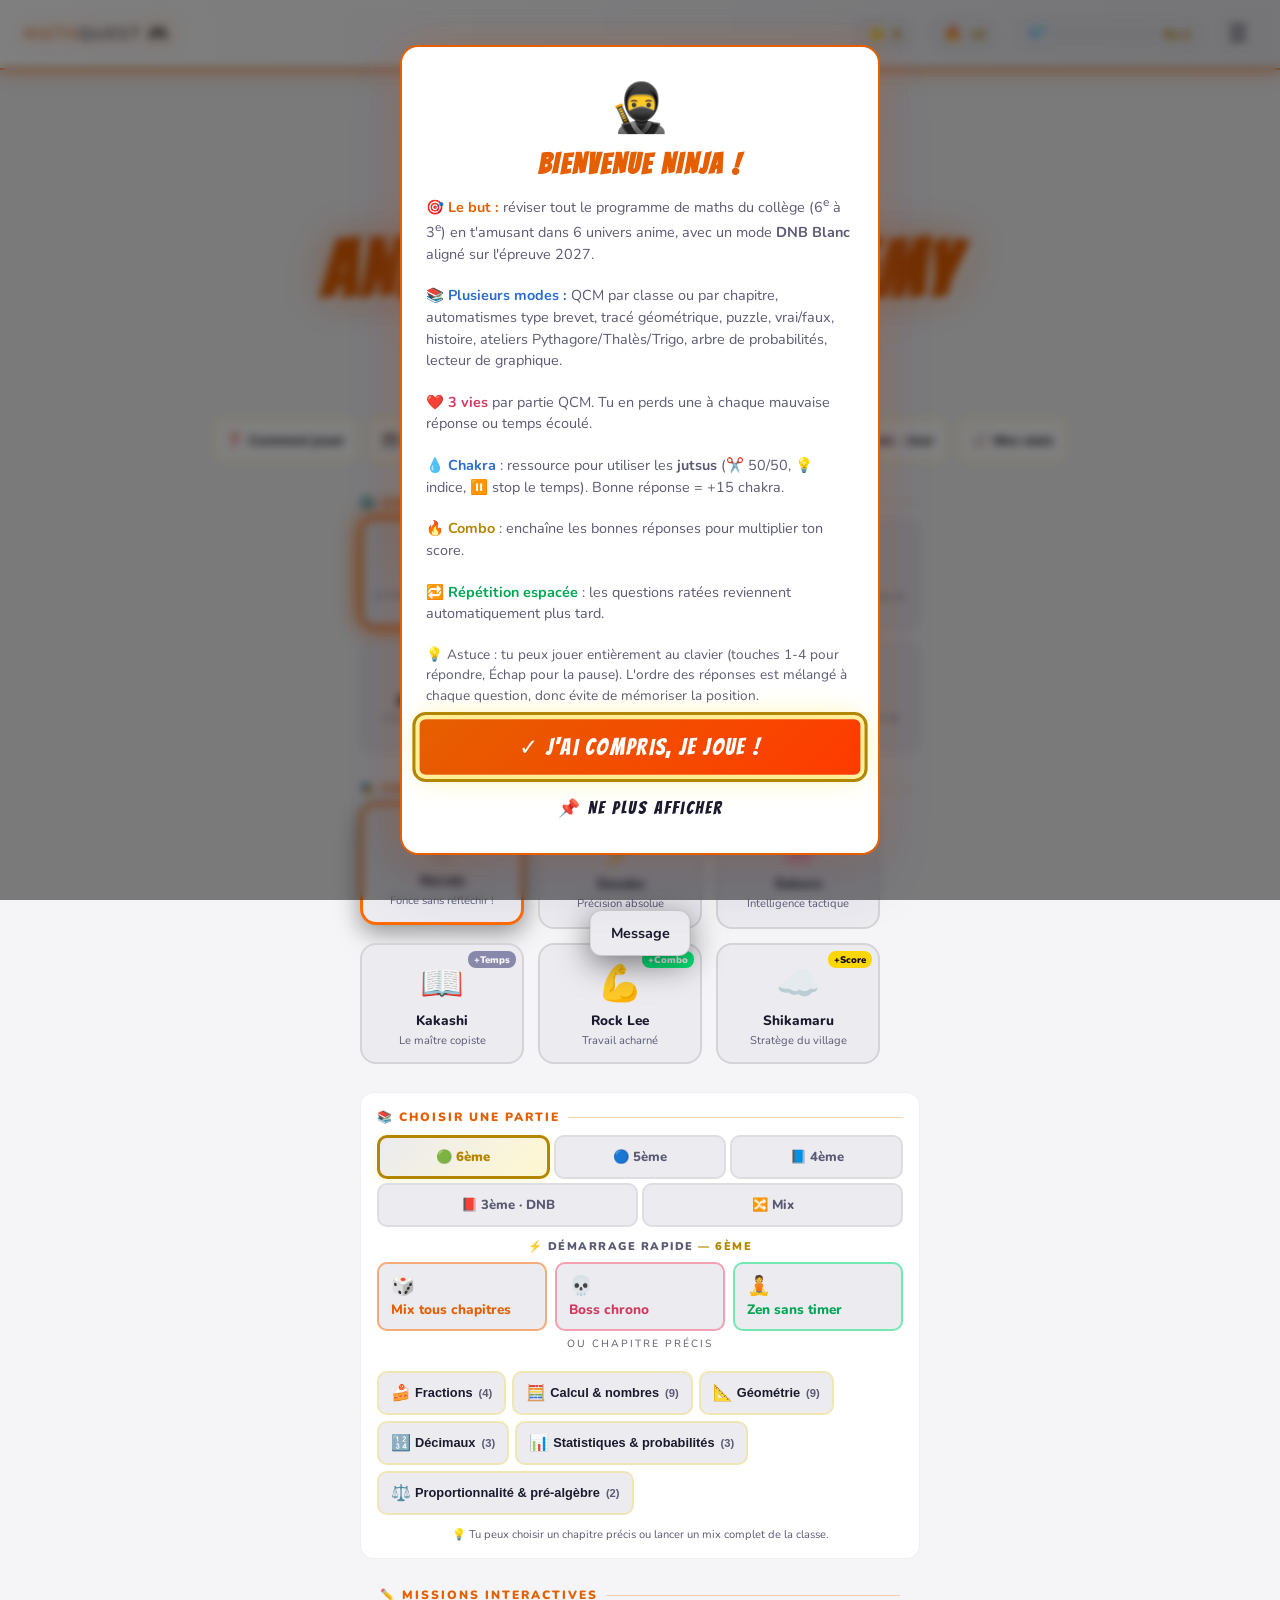
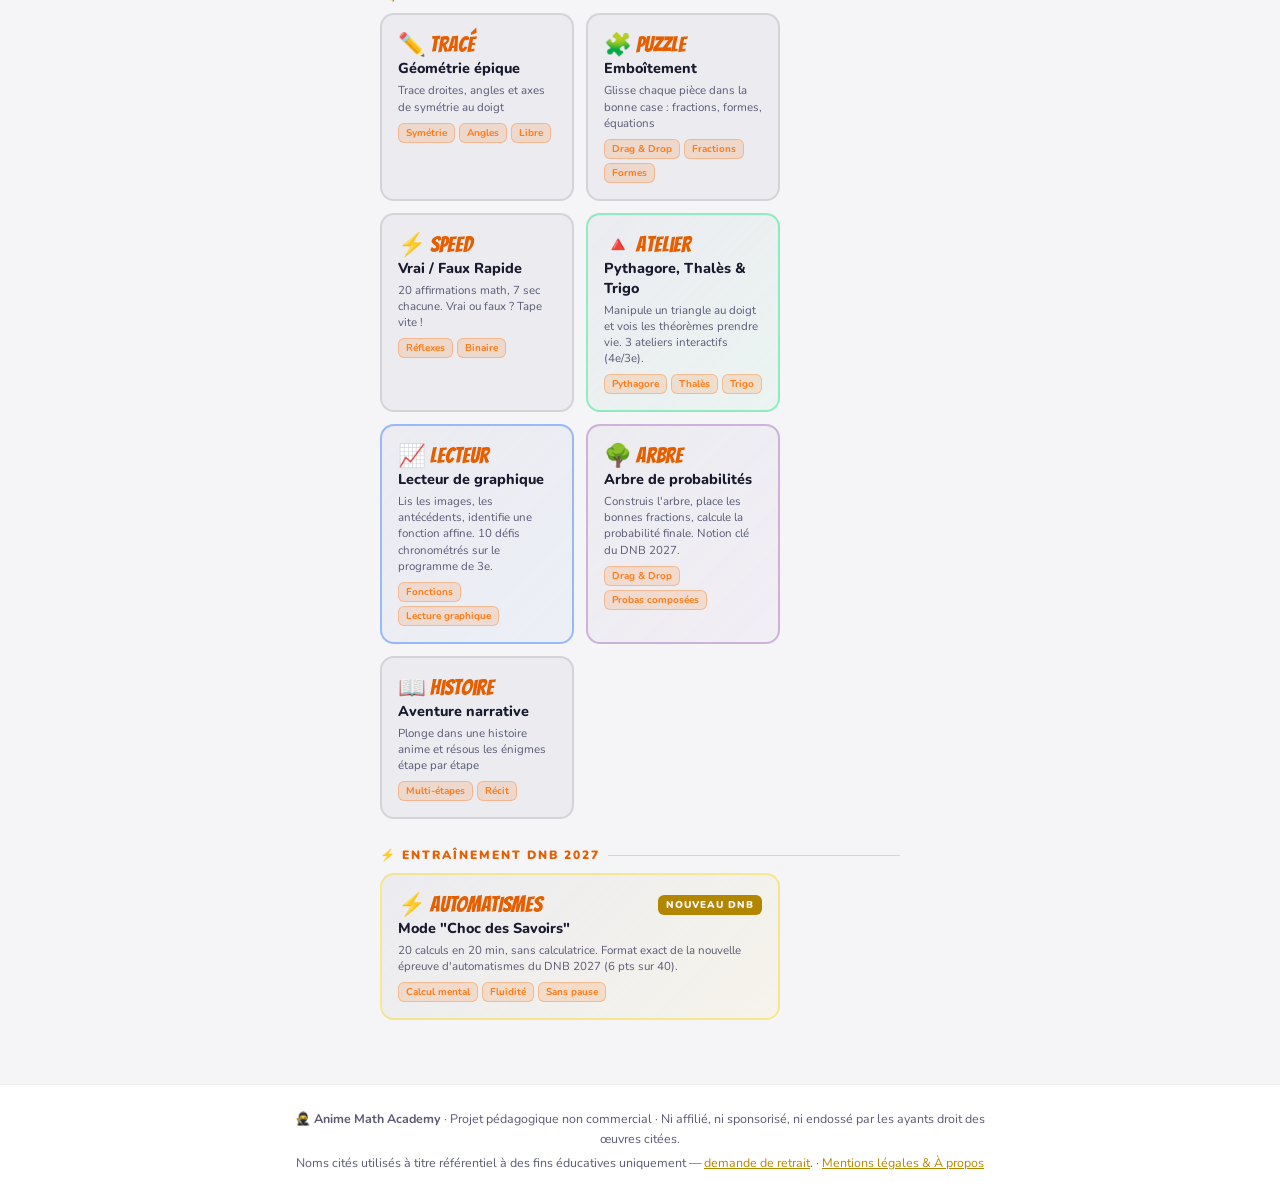
==== index.html @ f52f62b7 "Fix : modal "Comment jouer" débordait de l'écran sur mobile Depuis l'ajout de contenu en PR #30 (lis" ====
<!DOCTYPE html>
<html lang="fr">
<head>
<meta charset="UTF-8">
<meta name="viewport" content="width=device-width, initial-scale=1.0, viewport-fit=cover">
<title>Anime Math Academy — Maths Collège 6e → 3e en mode anime</title>

<!-- Description & SEO -->
<meta name="description" content="Jeu éducatif gratuit pour réviser les maths du collège (6e, 5e, 4e, 3e) et préparer le DNB 2027, dans l'univers de Naruto, One Piece, Dragon Ball, My Hero Academia, Demon Slayer et Pokémon. 13 modes : QCM, tracés, puzzles, automatismes, Pythagore, Thalès, fonctions, arbres de probabilités, DNB blanc.">
<meta name="keywords" content="maths, mathématiques, collège, 6ème, 5ème, 4ème, 3ème, DNB 2027, brevet, automatismes, fractions, géométrie, pythagore, thalès, trigonométrie, fonctions, probabilités, anime, naruto, one piece, dragon ball, my hero academia, demon slayer, pokemon, jeu éducatif, gratuit, PWA">
<meta name="author" content="ACS Dataformation">
<meta name="robots" content="index, follow">
<meta name="theme-color" content="#FF6B00">
<meta name="application-name" content="Anime Math Academy">
<meta name="apple-mobile-web-app-title" content="Math Academy">
<meta name="apple-mobile-web-app-capable" content="yes">
<meta name="apple-mobile-web-app-status-bar-style" content="black-translucent">

<!-- PWA -->
<link rel="manifest" href="manifest.json">

<!-- Favicon SVG inline (zéro fichier supplémentaire) -->
<link rel="icon" type="image/svg+xml" href="data:image/svg+xml,%3Csvg xmlns='http://www.w3.org/2000/svg' viewBox='0 0 100 100'%3E%3Crect width='100' height='100' rx='20' fill='%230D0D1A'/%3E%3Ctext x='50' y='72' font-size='64' text-anchor='middle' font-family='Apple Color Emoji,Segoe UI Emoji,sans-serif'%3E%F0%9F%A5%B7%3C/text%3E%3C/svg%3E">
<link rel="apple-touch-icon" href="data:image/svg+xml,%3Csvg xmlns='http://www.w3.org/2000/svg' viewBox='0 0 180 180'%3E%3Crect width='180' height='180' rx='40' fill='%23FF6B00'/%3E%3Ctext x='90' y='130' font-size='110' text-anchor='middle' font-family='Apple Color Emoji,Segoe UI Emoji,sans-serif'%3E%F0%9F%A5%B7%3C/text%3E%3C/svg%3E">

<!-- OpenGraph -->
<meta property="og:type" content="website">
<meta property="og:site_name" content="Anime Math Academy">
<meta property="og:title" content="Anime Math Academy 🥷 — Maths Collège 6e → 3e + DNB 2027">
<meta property="og:description" content="Révise les maths du collège entier (6e, 5e, 4e, 3e) dans 6 univers anime (Naruto, One Piece, Dragon Ball, My Hero, Demon Slayer, Pokémon). 13 modes interactifs, DNB blanc complet, automatismes 2027. 100% gratuit, hors-ligne, sans inscription, PWA installable.">
<meta property="og:locale" content="fr_FR">
<meta property="og:image" content="https://acs-data.github.io/ninja-math-games/og-image.png">
<meta property="og:image:type" content="image/png">
<meta property="og:image:width" content="1200">
<meta property="og:image:height" content="630">
<meta property="og:image:alt" content="Anime Math Academy — logo ninja sur fond sombre orange">

<!-- Twitter Card -->
<meta name="twitter:card" content="summary_large_image">
<meta name="twitter:title" content="Anime Math Academy 🥷 — Maths Collège 6e → 3e + DNB 2027">
<meta name="twitter:description" content="Le jeu de maths qui transforme la révision en aventure ninja. 6 univers anime, 13 modes (DNB blanc, Pythagore, Thalès, fonctions…), programmes 6e à 3e officiels.">
<meta name="twitter:image" content="https://acs-data.github.io/ninja-math-games/og-image.png">

<link rel="preconnect" href="https://fonts.googleapis.com">
<link rel="preconnect" href="https://fonts.gstatic.com" crossorigin>
<link href="https://fonts.googleapis.com/css2?family=Bangers&family=Nunito:wght@400;600;700;800;900&display=swap" rel="stylesheet">
<style>
  /* Fallback si Google Fonts indisponible (iOS/offline) */
  @font-face {
    font-family: 'Bangers';
    src: local('Bangers'), local('Impact'), local('Arial Black');
    font-weight: normal;
    font-style: normal;
  }

  /* Toutes les polices display utilisent Impact en fallback solide */

  :root {
    --orange: #FF6B00;
    --orange-light: #FF8C33;
    --dark: #0D0D1A;
    --dark2: #151528;
    --dark3: #1E1E3A;
    /* Contraste WCAG AA renforcé sur fond sombre */
    --blue: #5C9DFF;        /* anc. var(--blue) (ratio 3.5:1) → 5.3:1 sur dark3 */
    --blue-light: #80B4FF;
    --red: #FF5577;         /* anc. var(--red) (4.4:1) → 4.7:1 sur dark3 */
    --green: #00E676;
    --yellow: #FFD700;
    --purple: #C68FDD;      /* anc. #9B59B6 puis #B47BCC → ratio 4.8:1 sur dark3 (WCAG AA texte) */
    --white: #F0F0FF;
    --gray: #C0C0E0;        /* anc. #8888AA puis #A0A0C0 → ratio 4.7:1 sur dark3 (WCAG AA) */

    /* ─── DESIGN TOKENS — Spacing (échelle 4-8-12-16-24-32) ─── */
    --space-1: 4px;
    --space-2: 8px;
    --space-3: 12px;
    --space-4: 16px;
    --space-5: 20px;
    --space-6: 24px;
    --space-8: 32px;

    /* ─── DESIGN TOKENS — Border-radius (échelle 6-10-14-18-pill) ─── */
    --radius-sm: 6px;        /* inputs, badges, petits éléments */
    --radius-md: 10px;       /* boutons, slots, pièces drag */
    --radius-lg: 14px;       /* cartes, panneaux, sections */
    --radius-xl: 18px;       /* modals, hero cards, gros containers */
    --radius-pill: 999px;    /* badges arrondis, hud-items */

    /* ─── DESIGN TOKENS — Font sizes (échelle t-shirt) ─── */
    --text-xs: .7rem;
    --text-sm: .85rem;
    --text-base: 1rem;
    --text-lg: 1.2rem;
    --text-xl: 1.4rem;
    --text-2xl: 1.8rem;

    /* ─── DESIGN TOKENS — Ombres (échelle altitude) ─── */
    --shadow-sm: 0 4px 16px rgba(0,0,0,0.3);
    --shadow-md: 0 8px 28px rgba(0,0,0,0.4);
    --shadow-lg: 0 20px 60px rgba(0,0,0,0.6);
    --shadow-glow-orange: 0 0 40px rgba(255,107,0,0.3);

    /* ─── DESIGN TOKENS — Transitions standard ─── */
    --transition-fast: .15s ease;
    --transition-default: .2s ease;
    --transition-slow: .35s ease;

    /* ═══════════════════════════════════════════════════════
       THÈME SÉMANTIQUE — Mode sombre (défaut)
       Les anciens tokens (--dark, --white, --gray) servent
       maintenant de "surface/text" — leur valeur change selon
       le thème actif. Pas de rename pour éviter le refactor massif.
       ═══════════════════════════════════════════════════════ */
    --border-soft: rgba(255, 255, 255, 0.08);     /* bordures discrètes */
    --border-medium: rgba(255, 255, 255, 0.12);
    --border-strong: rgba(255, 255, 255, 0.18);
    --backdrop: var(--backdrop);              /* fond modal */
    --text-shadow-strong: 0,0,0;                  /* triple pour box/text-shadow */
    --canvas-bg: #0A0A14;                          /* fond des canvas (Pythagore/Tracé/Graph) */
    --canvas-grid: rgba(255, 255, 255, 0.06);
    --canvas-axis: #FFFFFF;
    --canvas-label: #F0F0FF;
    --particle-opacity: 0.6;                      /* opacité des chakra dots */
  }

  /* ═══════════════════════════════════════════════════════
     THÈME CLAIR (mode jour)
     Activé par : <html data-theme="light"> ou system pref
     Override des tokens sans renommer.
     ═══════════════════════════════════════════════════════ */
  [data-theme="light"] {
    --dark: #F5F5F7;          /* "background page" */
    --dark2: #FFFFFF;         /* "surface card" */
    --dark3: #EBEBF0;         /* "surface élevée" */
    --white: #1A1A2E;         /* "texte primaire" (presque noir) */
    --gray: #5A5A75;          /* "texte secondaire" — ratio 5.8:1 sur dark2 */
    /* Accents légèrement assombris pour contraste sur blanc */
    --orange: #E55F00;        /* anc. #FF6B00 → contraste renforcé sur blanc */
    --orange-light: #FF7B19;
    --blue: #2D6BCC;          /* anc. #5C9DFF (3.1:1 sur blanc) → 5.3:1 */
    --blue-light: #4D8FFF;
    --red: #D43A60;           /* anc. #FF5577 (3.5:1) → 4.8:1 */
    --green: #00A653;         /* anc. #00E676 (1.7:1) → 4.7:1 */
    --yellow: #B38600;        /* anc. #FFD700 trop pâle → 4.7:1 */
    --purple: #8C42AE;        /* anc. #C68FDD → 5.0:1 */
    /* Borders, shadows, canvas en clair */
    --border-soft: rgba(0, 0, 0, 0.06);
    --border-medium: rgba(0, 0, 0, 0.10);
    --border-strong: rgba(0, 0, 0, 0.15);
    --backdrop: rgba(0, 0, 0, 0.5);               /* moins sombre sur clair */
    --text-shadow-strong: 0, 0, 0;
    --canvas-bg: #FBFBFD;
    --canvas-grid: rgba(0, 0, 0, 0.06);
    --canvas-axis: #1A1A2E;
    --canvas-label: #1A1A2E;
    --particle-opacity: 0.25;                     /* particules plus discrètes sur clair */
    /* Shadows adaptées (moins sombres) */
    --shadow-sm: 0 4px 16px rgba(60, 60, 100, 0.10);
    --shadow-md: 0 8px 28px rgba(60, 60, 100, 0.14);
    --shadow-lg: 0 20px 60px rgba(60, 60, 100, 0.20);
    --shadow-glow-orange: 0 0 40px rgba(255, 107, 0, 0.20);
  }

  * { margin: 0; padding: 0; box-sizing: border-box; }

  body {
    font-family: 'Nunito', sans-serif;
    background: var(--dark);
    color: var(--white);
    min-height: 100vh;
    overflow-x: hidden;
    /* Safe-area iOS (notch, dynamic island, home indicator) */
    padding: env(safe-area-inset-top) env(safe-area-inset-right) env(safe-area-inset-bottom) env(safe-area-inset-left);
  }

  /* ── PARTICULES DE CHAKRA ── */
  #chakra-bg {
    position: fixed; inset: 0; pointer-events: none; z-index: 0;
    overflow: hidden;
  }
  .chakra-dot {
    position: absolute;
    border-radius: 50%;
    opacity: 0;
    animation: chakraFloat linear infinite;
  }
  @keyframes chakraFloat {
    0%   { transform: translateY(100vh) scale(0); opacity: 0; }
    10%  { opacity: var(--particle-opacity); }
    90%  { opacity: calc(var(--particle-opacity) * 0.5); }
    100% { transform: translateY(-10vh) scale(1.5); opacity: 0; }
  }



  /* ═══════════════════════════════════════════════════════
     UTILITIES & COMPOSANTS — Phase R3 cleanup
     ═══════════════════════════════════════════════════════ */

  /* Layout utilities */
  .w-full { width: 100%; }
  .hidden { display: none; }

  /* Margin utilities (alignés sur les tokens --space-*) */
  .mb-2 { margin-bottom: var(--space-2); }    /* 8px */
  .mb-3 { margin-bottom: var(--space-3); }    /* 12px */
  .mb-4 { margin-bottom: var(--space-4); }    /* 16px */
  .mt-3 { margin-top: var(--space-3); }       /* 12px */

  /* Variantes de mission-card par couleur d'accent (border-left) */
  .mission-card--green { border-left-color: var(--green); }
  .mission-card--blue { border-left-color: var(--blue); }
  .mission-card--purple { border-left-color: var(--purple); }
  .mission-card--yellow { border-left-color: var(--yellow); }
  .mission-card--red { border-left-color: var(--red); }

  /* Variantes de level-card par accent border */
  .level-card--accent-green { border-color: rgba(0, 230, 118, 0.3); }
  .level-card--accent-blue { border-color: rgba(26, 107, 255, 0.3); }
  .level-card--accent-purple { border-color: rgba(155, 89, 182, 0.3); }
  .level-card--accent-yellow { border-color: rgba(255, 215, 0, 0.3); }
  .level-card--accent-red { border-color: rgba(255, 85, 119, 0.3); }

  /* Pill badge "NOUVEAU" (jaune sur fond sombre) */
  .pill-badge {
    font-size: .62rem;
    font-weight: 900;
    background: var(--yellow);
    color: var(--dark);
    padding: 3px var(--space-2);
    border-radius: var(--radius-sm);
    letter-spacing: 1px;
  }

  /* Layout des écrans : page standard et écran de résultat */
  .screen-page {
    display: none;
    padding: var(--space-4);
    max-width: 860px;
    margin: 0 auto;
  }
  .screen-result {
    display: none;
    flex-direction: column;
    align-items: center;
    min-height: calc(100vh - 64px);
    padding: 32px 20px;
    text-align: center;
  }
  .screen-result--gap-22 { gap: 22px; }
  .screen-result--gap-18 { gap: 18px; }
  .screen-result--gap-20 { gap: 20px; }

  /* Display flex avec alignement standard (très répété en inline) */
  .flex-between-wrap {
    display: flex;
    align-items: center;
    justify-content: space-between;
    flex-wrap: wrap;
    gap: 6px;
  }

  /* Titre Bangers compact (jaune, 1.2rem) — pattern auto-result */
  .display-jaune-1-2 {
    font-family: 'Bangers', Impact, 'Arial Black', cursive;
    font-size: 1.2rem;
    color: var(--yellow);
  }

  /* ═══════════════════════════════════════════════════════
     COMPOSANTS STANDARDISÉS (R2) — éviter inline-styles
     ═══════════════════════════════════════════════════════ */

  /* Variantes de topic-badge (déclinaisons couleur des badges) */
  .topic-badge--green {
    color: var(--green);
    border-color: rgba(0, 230, 118, 0.3);
    background: rgba(0, 230, 118, 0.1);
  }
  .topic-badge--yellow {
    color: var(--yellow);
    border-color: rgba(255, 215, 0, 0.3);
    background: rgba(255, 215, 0, 0.08);
  }
  .topic-badge--purple {
    color: var(--purple);
    border-color: rgba(155, 89, 182, 0.3);
    background: rgba(155, 89, 182, 0.1);
  }
  .topic-badge--blue {
    color: var(--blue);
    border-color: rgba(26, 107, 255, 0.3);
    background: rgba(26, 107, 255, 0.1);
  }
  .topic-badge--red {
    color: var(--red);
    border-color: rgba(255, 85, 119, 0.3);
    background: rgba(255, 85, 119, 0.1);
  }

  /* Émoji décoratif au sommet d'un modal ou d'un écran résultat */
  .modal-emoji { font-size: 3rem; margin-bottom: var(--space-2); }
  .result-emoji { font-size: 4rem; }

  /* Variante destructive du bouton secondaire */
  .btn-sec--danger { border-color: var(--red); color: var(--red); }

  /* Variante du level-card pour le mode "DNB Blanc complet" (mise en avant) */
  .level-card--featured-dnb {
    border-color: var(--red);
    background: linear-gradient(135deg, rgba(255, 85, 119, 0.12), rgba(255, 215, 0, 0.08));
    grid-column: span 2;
  }

  /* Containers de largeur limitée — réutilisés sur tous les écrans */
  .container-narrow { width: 100%; max-width: 520px; }
  .container-medium { width: 100%; max-width: 560px; }
  .container-wide { width: 100%; max-width: 720px; }

  /* Utilities couleur de texte (à utiliser sparingly, sinon préférer composant) */
  .text-orange { color: var(--orange); }
  .text-red { color: var(--red); }
  .text-green { color: var(--green); }
  .text-yellow { color: var(--yellow); }
  .text-blue { color: var(--blue); }
  .text-purple { color: var(--purple); }
  .text-gray { color: var(--gray); }
  .text-white { color: var(--white); }


    /* ── LAYOUT ── */
  #app { position: relative; z-index: 1; }

  /* ── HEADER ── */
  header {
    display: flex; align-items: center; justify-content: space-between;
    /* Padding compense le padding safe-area sur body (notch iOS) */
    padding: calc(12px + env(safe-area-inset-top)) calc(24px + env(safe-area-inset-right)) 12px calc(24px + env(safe-area-inset-left));
    margin: calc(-1 * env(safe-area-inset-top)) calc(-1 * env(safe-area-inset-right)) 0 calc(-1 * env(safe-area-inset-left));
    background: linear-gradient(90deg, var(--dark2) 0%, var(--dark3) 100%);
    border-bottom: 2px solid var(--orange);
    position: sticky; top: 0; z-index: 100;
    box-shadow: 0 4px 20px rgba(255,107,0,.3);
  }
  .logo {
    font-family: 'Bangers', Impact, 'Arial Black', cursive;
    font-size: 1.8rem;
    letter-spacing: 2px;
    color: var(--orange);
    text-shadow: 0 0 20px rgba(255,107,0,.6), 2px 2px 0 var(--dark);
  }
  .logo span { color: var(--white); }
  /* Logo cliquable : reset style bouton, garde l'apparence Bangers */
  .logo-btn {
    background: none;
    border: none;
    padding: 0;
    cursor: pointer;
    font: inherit;
    color: var(--orange);
    transition: transform var(--transition-fast);
    text-align: left;
  }
  @media (hover: hover) {
    .logo-btn:hover { transform: scale(1.04); }
  }
  .logo-btn:active { transform: scale(0.98); }
  .logo-btn:focus-visible {
    outline: 3px solid var(--yellow);
    outline-offset: 4px;
    border-radius: var(--radius-sm);
  }

  /* Icône compact dans la HUD (ex. ✉️ Feedback) */
  .hud-icon-btn {
    display: inline-flex;
    align-items: center;
    justify-content: center;
    width: 36px;
    height: 36px;
    border-radius: var(--radius-pill);
    background: var(--dark3);
    border: 1px solid var(--border-soft);
    color: var(--white);
    text-decoration: none;
    font-size: 1.1rem;
    cursor: pointer;
    transition: all var(--transition-fast);
    flex-shrink: 0;
  }
  @media (hover: hover) {
    .hud-icon-btn:hover {
      border-color: var(--orange);
      transform: translateY(-1px);
      box-shadow: 0 4px 12px rgba(255, 107, 0, 0.25);
    }
  }
  .hud-icon-btn:focus-visible {
    outline: 3px solid var(--yellow);
    outline-offset: 3px;
  }
  /* Compact sur mobile : icône légèrement plus petite */
  @media(max-width: 480px) {
    .hud-icon-btn { width: 32px; height: 32px; font-size: 1rem; }
  }
  /* Burger menu : taille légèrement plus grande pour la lisibilité */
  #topbar-menu-btn { font-size: 1.4rem; line-height: 1; }
  @media(max-width: 480px) {
    #topbar-menu-btn { font-size: 1.25rem; }
  }

  /* ─── Drawer latéral (menu burger) ─── */
  .drawer-overlay {
    /* Hérite de .modal-overlay : position:fixed, inset:0, backdrop, z-index 1000 */
    /* On override l'alignement pour coller à droite */
    justify-content: flex-end;
    align-items: stretch;
    padding: 0;
  }
  .drawer-panel {
    background: var(--dark2);
    width: min(340px, 88vw);
    max-width: 340px;
    height: 100vh;
    box-shadow: -8px 0 32px rgba(0,0,0,.5);
    border-left: 3px solid var(--orange);
    display: flex;
    flex-direction: column;
    transform: translateX(100%);
    transition: transform var(--transition-base, .25s ease-out);
    overflow-y: auto;
  }
  .drawer-overlay.show .drawer-panel { transform: translateX(0); }
  .drawer-head {
    display: flex;
    align-items: center;
    justify-content: space-between;
    padding: 18px 20px;
    border-bottom: 1px solid var(--border-soft);
    background: linear-gradient(180deg, var(--dark3) 0%, var(--dark2) 100%);
    flex-shrink: 0;
  }
  .drawer-head h3 {
    margin: 0;
    font-family: 'Bangers', Impact, 'Arial Black', cursive;
    font-size: 1.4rem;
    color: var(--orange);
    letter-spacing: 1px;
  }
  .drawer-close {
    background: transparent;
    border: 1px solid var(--border-soft);
    color: var(--white);
    width: 36px;
    height: 36px;
    border-radius: var(--radius-pill);
    font-size: 1.4rem;
    line-height: 1;
    cursor: pointer;
    display: flex;
    align-items: center;
    justify-content: center;
    transition: all var(--transition-fast);
  }
  @media (hover: hover) {
    .drawer-close:hover { background: var(--orange); border-color: var(--orange); transform: rotate(90deg); }
  }
  .drawer-close:focus-visible {
    outline: 3px solid var(--yellow);
    outline-offset: 3px;
  }
  .drawer-body {
    display: flex;
    flex-direction: column;
    gap: 4px;
    padding: 14px 12px 24px;
  }
  .drawer-item {
    display: flex;
    align-items: center;
    gap: 14px;
    padding: 14px 16px;
    background: transparent;
    border: none;
    border-radius: var(--radius-md, 10px);
    color: var(--white);
    font-family: 'Nunito', sans-serif;
    font-size: 1rem;
    font-weight: 600;
    cursor: pointer;
    text-align: left;
    text-decoration: none;
    transition: background var(--transition-fast), transform var(--transition-fast);
    min-height: 48px;
  }
  @media (hover: hover) {
    .drawer-item:hover {
      background: var(--dark3);
      transform: translateX(-4px);
    }
  }
  .drawer-item:focus-visible {
    outline: 3px solid var(--yellow);
    outline-offset: -2px;
    background: var(--dark3);
  }
  .drawer-icon {
    font-size: 1.4rem;
    flex-shrink: 0;
    width: 32px;
    text-align: center;
  }
  .drawer-label {
    flex: 1;
    line-height: 1.3;
  }

  .hud {
    display: flex; align-items: center; gap: 16px; flex-wrap: wrap;
  }
  .hud-item {
    display: flex; align-items: center; gap: 6px;
    background: var(--dark3);
    border: 1px solid var(--border-medium);
    border-radius: var(--radius-pill);
    padding: 5px var(--space-3);
    font-weight: 800; font-size: var(--text-sm);
  }
  .hud-item .icon { font-size: 1rem; }
  .hud-item .val { color: var(--yellow); }

  /* Barre d'XP */
  .xp-bar-wrap {
    display: flex; align-items: center; gap: 8px;
  }
  .xp-bar {
    width: 100px; height: 8px;
    background: var(--dark3);
    border-radius: 4px;
    overflow: hidden;
    border: 1px solid var(--border-strong);
  }
  .xp-fill {
    height: 100%; background: linear-gradient(90deg, var(--blue), var(--orange));
    border-radius: 4px;
    transition: width .6s ease;
  }

  /* ─── Top bar — fix responsive mobile (placé APRÈS les règles
     originales .hud / .hud-item / .xp-bar pour gagner la cascade) ─── */
  header { flex-wrap: nowrap; gap: 8px; }
  .logo { white-space: nowrap; }
  .hud { flex-wrap: nowrap; }

  @media(max-width: 600px) {
    header {
      padding: calc(8px + env(safe-area-inset-top)) calc(12px + env(safe-area-inset-right)) 8px calc(12px + env(safe-area-inset-left));
      gap: 6px;
    }
    .logo { font-size: 1.25rem; letter-spacing: 1px; }
    .hud { gap: 6px; }
    .hud-item { padding: 3px 8px; font-size: .8rem; gap: 4px; }
    .hud-item .icon { font-size: .85rem; }
    .xp-bar { width: 50px; height: 6px; }
    .xp-bar-wrap { gap: 5px; }
  }
  /* Sur mobile (<= 480px), on cache la barre XP visuelle —
     on garde l'icône 💎 et le niveau "Nv.X". L'écran de stats
     affiche la progression détaillée. */
  @media(max-width: 480px) {
    .xp-bar { display: none; }
    .hud-item { padding: 3px 7px; font-size: .75rem; }
    .logo { font-size: 1.15rem; letter-spacing: .5px; }
  }

  /* ── ÉCRAN D'ACCUEIL ── */
  #screen-home {
    display: flex; flex-direction: column; align-items: center;
    justify-content: center; min-height: calc(100vh - 64px);
    text-align: center; padding: 24px;
    gap: 28px;
  }

  .hero-ninja {
    font-size: 5rem;
    animation: heroFloat 3s ease-in-out infinite;
    filter: drop-shadow(0 0 30px rgba(255,107,0,.5));
  }
  @keyframes heroFloat {
    0%,100% { transform: translateY(0) rotate(-3deg); }
    50% { transform: translateY(-16px) rotate(3deg); }
  }

  .hero-title {
    font-family: 'Bangers', Impact, 'Arial Black', cursive;
    font-size: clamp(2.5rem, 8vw, 5rem);
    line-height: 1;
    color: var(--orange);
    text-shadow: 4px 4px 0 var(--dark2), 0 0 40px rgba(255,107,0,.5);
    letter-spacing: 3px;
  }
  .hero-sub {
    font-size: 1.1rem; color: var(--gray);
    max-width: 480px; line-height: 1.5;
    margin: 0 auto;  /* centre le bloc dans son wrapper (élargi par le h1) */
  }

  /* Sélection de personnage */
  .char-grid {
    display: grid; grid-template-columns: repeat(3, 1fr);
    gap: 14px; max-width: 520px; width: 100%;
  }
  .char-card {
    background: var(--dark3);
    border: 2px solid var(--border-medium);
    border-radius: 16px;
    padding: 14px 10px;
    cursor: pointer;
    transition: all .25s ease;
    text-align: center;
    position: relative;
    overflow: hidden;
  }
  .char-card::before {
    content: ''; position: absolute; inset: 0;
    background: radial-gradient(circle at 50% 0%, var(--char-color, var(--orange)) 0%, transparent 70%);
    opacity: 0; transition: opacity .25s;
  }
  .char-card:hover::before, .char-card.selected::before { opacity: .15; }
  .char-card:hover, .char-card.selected {
    border-color: var(--char-color, var(--orange));
    transform: translateY(-4px);
    box-shadow: 0 8px 24px rgba(0,0,0,.4);
  }
  .char-card.selected { border-width: 3px; }
  .char-emoji { font-size: 2.2rem; display: block; margin-bottom: 4px; }
  .char-name { font-weight: 800; font-size: .85rem; color: var(--white); }
  .char-desc { font-size: .7rem; color: var(--gray); margin-top: 3px; }
  .char-badge {
    position: absolute; top: 6px; right: 6px;
    background: var(--char-color, var(--orange));
    color: var(--dark); font-size: .6rem; font-weight: 900;
    padding: 2px 6px; border-radius: 8px;
  }

  /* Sélection de niveau */
  .level-grid {
    display: grid; grid-template-columns: 1fr 1fr;
    gap: 12px; max-width: 400px; width: 100%;
  }
  .level-card {
    background: var(--dark3);
    border: 2px solid var(--border-medium);
    border-radius: var(--radius-lg);
    padding: var(--space-4);
    cursor: pointer;
    transition: all var(--transition-slow);
    text-align: left;
  }
  .level-card:hover {
    border-color: var(--orange);
    transform: scale(1.03);
    box-shadow: 0 0 20px rgba(255,107,0,.2);
  }
  .level-card .lv { font-family: 'Bangers', Impact, 'Arial Black', cursive; font-size: 1.4rem; color: var(--orange); }
  .level-card .lv-name { font-weight: 800; font-size: .9rem; }
  .level-card .lv-desc { font-size: .72rem; color: var(--gray); margin-top: 4px; line-height: 1.4; }
  .level-card .lv-topics {
    display: flex; flex-wrap: wrap; gap: 4px; margin-top: 8px;
  }
  .topic-badge {
    background: rgba(255,107,0,.15);
    color: var(--orange-light);
    font-size: .62rem; font-weight: 700;
    padding: 2px 7px; border-radius: var(--radius-sm);
    border: 1px solid rgba(255,107,0,.3);
  }

  /* Bouton principal */
  .btn-main {
    font-family: 'Bangers', Impact, 'Arial Black', cursive;
    font-size: 1.4rem;
    letter-spacing: 2px;
    background: linear-gradient(135deg, var(--orange) 0%, #FF3B00 100%);
    color: white;
    border: none;
    padding: 14px 40px;  /* btn-main spécifique : pad-y 14px (entre space-3=12 et space-4=16) */
    border-radius: var(--radius-pill);
    cursor: pointer;
    transition: all var(--transition-slow);
    box-shadow: 0 6px 24px rgba(255,107,0,.4);
    position: relative;
    overflow: hidden;
  }
  .btn-main::after {
    content: ''; position: absolute;
    top: -50%; left: -60%;
    width: 30%; height: 200%;
    background: rgba(255,255,255,.2);
    transform: skewX(-20deg);
    transition: left .4s;
  }
  .btn-main:hover::after { left: 130%; }
  .btn-main:hover { transform: scale(1.05); box-shadow: 0 10px 30px rgba(255,107,0,.5); }
  .btn-main:active { transform: scale(.97); }

  /* ── ÉCRAN DE JEU ── */
  #screen-game { display: none; padding: 16px; max-width: 860px; margin: 0 auto; }

  /* Mission card */
  .mission-card {
    background: linear-gradient(135deg, var(--dark3) 0%, var(--dark2) 100%);
    border: 1px solid var(--border-medium);
    border-left: 4px solid var(--orange);
    border-radius: var(--radius-lg);
    padding: 18px var(--space-5);
    margin-bottom: 18px;
    position: relative;
    overflow: hidden;
  }
  .mission-card::before {
    content: '🥷'; position: absolute; right: 16px; top: 50%;
    transform: translateY(-50%);
    font-size: 3rem; opacity: .1;
  }
  .mission-label {
    font-size: .7rem; font-weight: 800; text-transform: uppercase;
    letter-spacing: 2px; color: var(--orange); margin-bottom: 4px;
  }
  .mission-title {
    font-family: 'Bangers', Impact, 'Arial Black', cursive;
    font-size: 1.5rem; color: var(--white); letter-spacing: 1px;
  }
  .mission-desc { font-size: .85rem; color: var(--gray); margin-top: 4px; }

  /* Barre de vie / chakra */
  .stats-row {
    display: grid; grid-template-columns: 1fr 1fr;
    gap: 12px; margin-bottom: 18px;
  }
  .stat-block { background: var(--dark3); border-radius: var(--radius-md); padding: var(--space-3) var(--space-4); }
  .stat-label { font-size: .7rem; font-weight: 800; color: var(--gray); text-transform: uppercase; letter-spacing: 1px; margin-bottom: 6px; }
  .stat-bar {
    height: 10px; background: var(--dark2);
    border-radius: 5px; overflow: hidden;
    border: 1px solid var(--border-medium);
  }
  .stat-fill { height: 100%; border-radius: 5px; transition: width .5s ease; }
  .hp-fill { background: linear-gradient(90deg, var(--red), #FF6B6B); }
  .chakra-fill { background: linear-gradient(90deg, var(--blue), #00BFFF); }
  .stat-text { font-size: .8rem; font-weight: 700; margin-top: 4px; }

  /* Question card */
  .question-wrap {
    background: var(--dark2);
    border: 2px solid var(--dark3);
    border-radius: var(--radius-xl);
    padding: var(--space-6);
    margin-bottom: var(--space-4);
    position: relative;
  }
  .q-meta {
    display: flex; align-items: center; justify-content: space-between;
    margin-bottom: 14px;
  }
  .q-type {
    font-size: .7rem; font-weight: 900; text-transform: uppercase;
    letter-spacing: 1px;
    background: rgba(255,107,0,.15);
    color: var(--orange);
    padding: 3px 10px; border-radius: 20px;
    border: 1px solid rgba(255,107,0,.3);
  }
  .q-num { font-size: .8rem; color: var(--gray); font-weight: 600; }

  .question-text {
    font-size: 1.15rem; font-weight: 700;
    line-height: 1.5; color: var(--white);
    margin-bottom: 20px;
  }
  .question-text .highlight {
    color: var(--orange); font-family: 'Bangers', Impact, 'Arial Black', cursive;
    font-size: 1.3rem; letter-spacing: 1px;
  }
  .question-text .math {
    background: var(--dark3);
    padding: 8px 16px; border-radius: 8px;
    display: inline-block; margin: 8px 0;
    font-family: 'Courier New', monospace;
    font-size: 1.2rem; color: var(--yellow);
    border: 1px solid rgba(255,215,0,.2);
  }

  /* Réponses */
  .answers-grid {
    display: grid; grid-template-columns: 1fr 1fr;
    gap: 10px;
  }
  .answer-btn {
    background: var(--dark3);
    border: 2px solid var(--border-medium);
    border-radius: 12px;
    padding: 14px 16px;
    cursor: pointer;
    text-align: left;
    font-family: 'Nunito', sans-serif;
    font-size: .9rem; font-weight: 700;
    color: var(--white);
    transition: all .2s;
    position: relative;
    overflow: hidden;
  }
  .answer-btn .ans-letter {
    display: inline-block;
    width: 22px; height: 22px;
    background: var(--border-medium);
    border-radius: 50%;
    text-align: center; line-height: 22px;
    font-size: .75rem;
    margin-right: 8px;
    font-weight: 900;
  }
  .answer-btn:hover:not(:disabled) {
    border-color: var(--orange);
    background: rgba(255,107,0,.1);
    transform: translateX(4px);
  }
  .answer-btn.correct {
    background: rgba(0,230,118,.15);
    border-color: var(--green);
    color: var(--green);
    animation: correctPulse .5s ease;
  }
  .answer-btn.wrong {
    background: rgba(255,45,85,.15);
    border-color: var(--red);
    color: var(--red);
    animation: wrongShake .4s ease;
  }
  @keyframes correctPulse {
    0% { transform: scale(1); }
    50% { transform: scale(1.05); }
    100% { transform: scale(1); }
  }
  @keyframes wrongShake {
    0%,100% { transform: translateX(0); }
    25% { transform: translateX(-8px); }
    75% { transform: translateX(8px); }
  }

  /* Feedback */
  .feedback-panel {
    display: none;
    background: var(--dark3);
    border-radius: 14px;
    padding: 16px 20px;
    margin-top: 14px;
    border-left: 4px solid var(--green);
    animation: fadeSlideUp .3s ease;
  }
  @keyframes fadeSlideUp {
    from { opacity: 0; transform: translateY(10px); }
    to { opacity: 1; transform: translateY(0); }
  }
  .feedback-panel.wrong-fb { border-left-color: var(--red); }
  .feedback-title {
    font-family: 'Bangers', Impact, 'Arial Black', cursive; font-size: 1.2rem; letter-spacing: 1px;
    margin-bottom: 6px;
  }
  .feedback-panel.wrong-fb .feedback-title { color: var(--red); }
  .feedback-panel:not(.wrong-fb) .feedback-title { color: var(--green); }
  .feedback-text { font-size: .85rem; color: var(--gray); line-height: 1.6; }
  .feedback-text strong { color: var(--white); }

  .btn-next {
    display: block; width: 100%; margin-top: 14px;
    font-family: 'Bangers', Impact, 'Arial Black', cursive; font-size: 1.2rem;
    letter-spacing: 2px;
    background: linear-gradient(135deg, var(--dark3), var(--dark2));
    color: var(--orange);
    border: 2px solid var(--orange);
    padding: 12px; border-radius: 12px;
    cursor: pointer;
    transition: all .2s;
  }
  .btn-next:hover {
    background: rgba(255,107,0,.15);
    transform: scale(1.02);
  }

  /* Timer */
  .timer-wrap {
    display: flex; align-items: center; gap: 10px;
    margin-bottom: 16px;
  }
  .timer-bar {
    flex: 1; height: 6px;
    background: var(--dark3); border-radius: 3px; overflow: hidden;
  }
  .timer-fill {
    height: 100%;
    background: linear-gradient(90deg, var(--green), var(--yellow), var(--red));
    border-radius: 3px;
    transition: width .1s linear;
  }
  .timer-num {
    font-family: 'Bangers', Impact, 'Arial Black', cursive; font-size: 1.1rem;
    color: var(--yellow); min-width: 30px; text-align: right;
  }

  /* Combo */
  .combo-display {
    position: fixed;
    top: 80px; right: 20px;
    font-family: 'Bangers', Impact, 'Arial Black', cursive;
    font-size: 2.5rem;
    color: var(--orange);
    text-shadow: 0 0 20px rgba(255,107,0,.8);
    opacity: 0;
    transform: scale(.5);
    transition: all .3s ease;
    pointer-events: none;
    z-index: 200;
  }
  .combo-display.show {
    opacity: 1; transform: scale(1);
  }
  .combo-display.hide {
    opacity: 0; transform: scale(1.5) translateY(-20px);
  }

  /* Jutsu power-up */
  .jutsu-bar {
    display: flex; gap: 8px; margin-bottom: 16px;
    flex-wrap: wrap;
  }
  .jutsu-btn {
    background: var(--dark3);
    border: 2px solid var(--border-medium);
    border-radius: 10px;
    padding: 8px 14px;
    cursor: pointer;
    font-family: 'Nunito', sans-serif;
    font-size: .8rem; font-weight: 800;
    color: var(--white);
    transition: all .2s;
    display: flex; align-items: center; gap: 6px;
    position: relative;
  }
  .jutsu-btn:hover:not(:disabled) {
    border-color: var(--blue);
    background: rgba(26,107,255,.15);
    transform: scale(1.05);
  }
  .jutsu-btn:disabled { opacity: .4; cursor: not-allowed; }
  .jutsu-btn .jutsu-cost {
    font-size: .65rem; color: var(--blue-light);
    font-weight: 700;
  }
  .jutsu-btn .jutsu-count {
    position: absolute; top: -6px; right: -6px;
    background: var(--orange);
    color: var(--dark); font-size: .65rem; font-weight: 900;
    width: 16px; height: 16px;
    border-radius: 50%; display: flex; align-items: center; justify-content: center;
  }

  /* ── ÉCRAN RÉSULTAT ── */
  #screen-result {
    display: none;
    flex-direction: column; align-items: center;
    min-height: calc(100vh - 64px);
    padding: 32px 20px;
    text-align: center; gap: 22px;
  }
  .result-rank {
    font-family: 'Bangers', Impact, 'Arial Black', cursive;
    font-size: 4rem;
    animation: rankPop .6s cubic-bezier(.175,.885,.32,1.275) both;
  }
  @keyframes rankPop {
    from { transform: scale(0) rotate(-15deg); opacity: 0; }
    to { transform: scale(1) rotate(0deg); opacity: 1; }
  }
  .result-msg {
    font-family: 'Bangers', Impact, 'Arial Black', cursive;
    font-size: clamp(1.8rem, 6vw, 3rem);
    color: var(--orange);
    text-shadow: 3px 3px 0 var(--dark2);
    letter-spacing: 2px;
  }
  .result-stats {
    display: grid; grid-template-columns: repeat(3,1fr);
    gap: 12px; max-width: 420px; width: 100%;
  }
  .result-stat {
    background: var(--dark3);
    border-radius: 14px;
    padding: 16px;
  }
  .result-stat .rs-val {
    font-family: 'Bangers', Impact, 'Arial Black', cursive;
    font-size: 2rem; color: var(--yellow);
  }
  .result-stat .rs-label {
    font-size: .72rem; color: var(--gray); font-weight: 700;
    text-transform: uppercase; letter-spacing: 1px;
  }

  /* Trophées */
  .trophies {
    display: flex; gap: 12px; flex-wrap: wrap; justify-content: center;
  }
  .trophy {
    background: var(--dark3);
    border-radius: 12px;
    padding: 10px 14px;
    font-size: .85rem; font-weight: 700;
    border: 1px solid rgba(255,215,0,.2);
    color: var(--yellow);
    animation: trophyIn .4s ease both;
  }
  @keyframes trophyIn {
    from { transform: scale(0); opacity: 0; }
    to { transform: scale(1); opacity: 1; }
  }

  .btn-row { display: flex; gap: 12px; flex-wrap: wrap; justify-content: center; }
  .btn-sec {
    font-family: 'Bangers', Impact, 'Arial Black', cursive; font-size: 1.1rem; letter-spacing: 2px;
    background: transparent;
    color: var(--white);
    border: 2px solid rgba(255,255,255,.2);
    padding: 12px 28px;
    border-radius: 50px;
    cursor: pointer;
    transition: all .2s;
  }
  .btn-sec:hover { border-color: var(--orange); color: var(--orange); transform: scale(1.04); }

  /* ── TOAST ── */
  #toast {
    position: fixed; bottom: 24px; left: 50%; transform: translateX(-50%) translateY(80px);
    background: var(--dark3);
    border: 1px solid var(--border-strong);
    border-radius: 12px;
    padding: 12px 20px;
    font-weight: 700; font-size: .9rem;
    box-shadow: 0 8px 32px rgba(0,0,0,.5);
    transition: transform .3s ease;
    z-index: 999;
    white-space: nowrap;
  }
  #toast.show { transform: translateX(-50%) translateY(0); }

  /* Responsive — Mobile-first avec breakpoints intermédiaires */
  @media(max-width:480px) {
    .answers-grid { grid-template-columns: 1fr; }
    .char-grid { grid-template-columns: repeat(2,1fr); }
    .stats-row { grid-template-columns: 1fr; }
    .result-stats { grid-template-columns: repeat(2,1fr); }
    /* Header plus compact sur très petits écrans */
    .logo { font-size: 1.3rem; letter-spacing: 1px; }
    .hud { gap: 8px; }
    .hud-item { padding: 4px 8px; font-size: .75rem; }
  }
  /* Tablet portrait / phone landscape */
  @media(min-width: 481px) and (max-width: 768px) {
    .answers-grid { grid-template-columns: repeat(2, 1fr); }
    .char-grid { grid-template-columns: repeat(3, 1fr); }
  }
  /* Énoncés et titres : taille fluide avec clamp() pour ne jamais déborder ni être trop petit */
  .question-text {
    font-size: clamp(1.05rem, 3.5vw, 1.5rem) !important;
    overflow-wrap: break-word;
    word-break: break-word;
    hyphens: auto;
  }
  #auto-question {
    font-size: clamp(1.4rem, 6vw, 2.4rem) !important;
    overflow-wrap: break-word;
    word-break: break-word;
  }
  #auto-input {
    width: clamp(120px, 45vw, 200px) !important;
    font-size: clamp(1.2rem, 4vw, 1.6rem) !important;
    max-width: 100%;
  }
  .mission-title, .mission-desc, .feedback-text, .feedback-title {
    overflow-wrap: break-word;
    word-break: break-word;
  }
  /* Paysage iPhone : timer + question doivent rester compacts */
  @media (orientation: landscape) and (max-height: 500px) {
    header { padding-top: calc(6px + env(safe-area-inset-top)); padding-bottom: 6px; }
    .logo { font-size: 1.2rem; }
    .hero-ninja { display: none; }
    .question-wrap { padding: 12px 16px !important; }
    #auto-question { margin: 8px 0 !important; }
  }

  /* ── ÉCRAN LOADING ── */
  #screen-loading {
    display: none;
    flex-direction: column; align-items: center; justify-content: center;
    min-height: calc(100vh - 64px);
    gap: 20px;
  }
  .loading-ninja { font-size: 4rem; animation: spin 1s linear infinite; }
  @keyframes spin { from { transform: rotate(0deg); } to { transform: rotate(360deg); } }
  .loading-text { font-family: 'Bangers', Impact, 'Arial Black', cursive; font-size: 1.4rem; color: var(--orange); letter-spacing: 2px; }
  .loading-sub { font-size: .85rem; color: var(--gray); }

  /* Section header label */
  .section-label {
    font-size: .75rem; font-weight: 900; text-transform: uppercase;
    letter-spacing: 2px; color: var(--orange); margin-bottom: 10px;
    display: flex; align-items: center; gap: 8px;
  }
  .section-label::after {
    content: ''; flex: 1; height: 1px; background: rgba(255,107,0,.3);
  }

  /* ── TRACÉ & COULEURS ── */
  .color-dot {
    width: 18px; height: 18px; border-radius: 50%;
    cursor: pointer; border: 2px solid transparent;
    transition: all .2s; flex-shrink:0;
  }
  .color-dot:hover, .color-dot.active { border-color: white; transform: scale(1.3); }

  /* ── PUZZLE ── */
  .puzzle-pieces-tray {
    display: flex; flex-wrap: wrap; gap: 10px;
    background: var(--dark2);
    border: 1px solid var(--border-soft);
    border-radius: 14px;
    padding: 14px;
    min-height: 80px;
    margin-bottom: 16px;
  }
  .puzzle-piece {
    background: var(--dark3);
    border: 2px solid rgba(155,89,182,.5);
    border-radius: 10px;
    padding: 10px 16px;
    cursor: grab;
    font-weight: 800;
    font-size: .95rem;
    color: var(--white);
    transition: all .2s;
    user-select: none;
    touch-action: none;
    position: relative;
  }
  .puzzle-piece:hover { border-color: var(--purple); transform: scale(1.05) rotate(-2deg); box-shadow: 0 4px 16px rgba(155,89,182,.4); }
  .puzzle-piece.dragging { opacity: .5; transform: scale(1.1); cursor: grabbing; }
  .puzzle-piece.placed { opacity: .3; pointer-events: none; }

  .puzzle-slots-grid {
    display: grid; gap: 10px;
  }
  .puzzle-slot {
    background: var(--dark2);
    border: 2px dashed rgba(155,89,182,.4);
    border-radius: 12px;
    min-height: 64px;
    display: flex;
    align-items: center;
    justify-content: center;
    padding: 10px;
    transition: all .25s;
    position: relative;
  }
  .puzzle-slot .slot-label {
    font-size: .8rem; font-weight: 800;
    color: var(--gray);
    text-align: center;
    pointer-events: none;
  }
  .puzzle-slot.drag-over {
    border-color: var(--purple);
    background: rgba(155,89,182,.15);
    transform: scale(1.02);
  }
  .puzzle-slot.correct {
    border-color: var(--green);
    background: rgba(0,230,118,.12);
    border-style: solid;
  }
  .puzzle-slot.wrong {
    border-color: var(--red);
    background: rgba(255,45,85,.12);
    border-style: solid;
    animation: wrongShake .4s ease;
  }
  .puzzle-slot .placed-piece {
    font-weight: 800; font-size: .9rem;
    color: var(--white);
    pointer-events: none;
  }
  .puzzle-slot.correct .placed-piece { color: var(--green); }

  .puzzle-category-label {
    font-size: .7rem; font-weight: 900; text-transform: uppercase;
    letter-spacing: 1px; color: var(--purple);
    margin-bottom: 8px;
  }

  /* Type puzzle: fraction visuelle */
  .fraction-visual {
    display: inline-flex; flex-direction: column;
    align-items: center; line-height: 1.2;
    font-family: 'Bangers',Impact,'Arial Black',cursive;
  }
  .fraction-visual .fnum { font-size: 1.1rem; }
  .fraction-visual .fbar { width: 100%; height: 2px; background: currentColor; }
  .fraction-visual .fden { font-size: 1.1rem; }


  /* ── SÉLECTEUR D'UNIVERS ── */
  .universe-grid {
    display: grid;
    grid-template-columns: repeat(3, 1fr);
    gap: 10px;
  }
  .universe-card {
    background: var(--dark3);
    border: 2px solid var(--border-soft);
    border-radius: 14px;
    padding: 12px 8px;
    cursor: pointer;
    text-align: center;
    transition: all .25s ease;
    position: relative;
    overflow: hidden;
  }
  .universe-card::before {
    content: ''; position: absolute; inset: 0;
    background: radial-gradient(circle at 50% 0%, var(--uni-color, var(--orange)) 0%, transparent 70%);
    opacity: 0; transition: opacity .25s;
  }
  .universe-card:hover::before, .universe-card.selected::before { opacity: .2; }
  .universe-card:hover, .universe-card.selected {
    border-color: var(--uni-color, var(--orange));
    transform: translateY(-3px);
    box-shadow: 0 6px 20px rgba(0,0,0,.4);
  }
  .universe-card.selected {
    border-width: 3px;
    box-shadow: 0 0 24px var(--uni-color, var(--orange));
  }
  .universe-emoji { font-size: 1.7rem; display: block; margin-bottom: 2px; }
  .universe-name {
    font-family: 'Bangers',Impact,'Arial Black',cursive;
    font-size: .85rem;
    letter-spacing: 1px;
    color: var(--white);
    line-height: 1.1;
  }
  .universe-desc {
    font-size: .65rem; color: var(--gray);
    margin-top: 2px;
    line-height: 1.3;
  }

  @media(max-width:480px) {
    .universe-grid { grid-template-columns: repeat(2, 1fr); }
  }
  @media(min-width: 481px) and (max-width: 768px) {
    .universe-grid { grid-template-columns: repeat(3, 1fr); }
  }

  /* Animation de transition lors du changement d'univers */
  .char-grid.changing {
    opacity: 0; transform: scale(.95);
    transition: all .2s ease;
  }
  .char-grid.entering {
    animation: gridFadeIn .35s ease both;
  }
  @keyframes gridFadeIn {
    from { opacity: 0; transform: translateY(10px) scale(.97); }
    to { opacity: 1; transform: translateY(0) scale(1); }
  }


  /* ═══════════════════════════════════════════════════
     ACCESSIBILITÉ (P0 fixes)
     ═══════════════════════════════════════════════════ */

  /* Focus visible — orange épais sur fond sombre */
  *:focus { outline: none; }
  *:focus-visible {
    outline: 3px solid var(--yellow);
    outline-offset: 3px;
    border-radius: 6px;
    box-shadow: 0 0 0 6px rgba(255, 215, 0, 0.25);
  }
  button:focus-visible,
  .universe-card:focus-visible,
  .char-card:focus-visible,
  .level-card:focus-visible,
  .answer-btn:focus-visible,
  .jutsu-btn:focus-visible,
  .color-dot:focus-visible,
  .puzzle-piece:focus-visible {
    outline: 3px solid var(--yellow);
    outline-offset: 4px;
    box-shadow: 0 0 0 6px rgba(255, 215, 0, 0.3), 0 0 30px rgba(255, 215, 0, 0.4);
    transform: scale(1.03);
  }

  /* Touch targets ≥ 44px (WCAG AAA) */
  button, .universe-card, .char-card, .level-card, .answer-btn, .jutsu-btn {
    min-height: 44px;
  }
  .color-dot {
    /* Zone tactile WCAG AAA (≥44×44px) — visuel inchangé (cercle 18px à l'intérieur via .color-dot::before si besoin) */
    width: 36px;
    height: 36px;
    padding: 4px;
    box-sizing: content-box;
  }

  /* Skip link — affiché uniquement au focus clavier */
  .skip-link {
    position: absolute;
    top: -100px;
    left: 16px;
    background: var(--yellow);
    color: var(--dark);
    padding: 12px 20px;
    border-radius: 8px;
    font-weight: 900;
    font-size: .9rem;
    z-index: 9999;
    text-decoration: none;
    transition: top .2s;
  }
  .skip-link:focus {
    top: 16px;
    outline: 3px solid var(--orange);
  }

  /* Visually hidden — pour les labels ARIA invisibles */
  .sr-only {
    position: absolute;
    width: 1px; height: 1px;
    padding: 0; margin: -1px;
    overflow: hidden; clip: rect(0,0,0,0);
    white-space: nowrap; border: 0;
  }

  /* Respecte les préférences utilisateur */
  @media (prefers-reduced-motion: reduce) {
    *, *::before, *::after {
      animation-duration: 0.01ms !important;
      animation-iteration-count: 1 !important;
      transition-duration: 0.01ms !important;
      scroll-behavior: auto !important;
    }
    /* Désactive les particules de chakra (effet décoratif lourd) */
    #chakra-bg { display: none !important; }
    /* Désactive les animations de combo, level-up, etc. */
    .combo-display { transition: opacity 0.01ms !important; transform: none !important; }
  }

  /* Cursor pointer pour TOUS les éléments cliquables (clarté visuelle) */
  [role="button"], [tabindex="0"] { cursor: pointer; }

  /* Bouton Pause — toujours visible et accessible */
  .game-controls {
    display: flex;
    gap: 8px;
    align-items: center;
    justify-content: flex-end;
    margin-bottom: 8px;
  }
  .btn-control {
    background: var(--dark3);
    border: 2px solid var(--border-strong);
    color: var(--white);
    padding: var(--space-2) var(--space-3);
    border-radius: var(--radius-md);
    cursor: pointer;
    font-weight: 800;
    font-size: .8rem;
    min-height: 44px;
    display: inline-flex;
    align-items: center;
    gap: 6px;
    transition: all var(--transition-default);
  }
  .btn-control:hover { border-color: var(--orange); transform: translateY(-1px); }


  /* ── SECTION CHOISIR UNE PARTIE (Option 4 — unifié) ── */
  .mission-section {
    width: 100%;
    max-width: 560px;
    background: var(--dark2);
    border: 1px solid var(--border-soft);
    border-radius: var(--radius-lg);
    padding: var(--space-4);
  }
  .mission-tabs {
    display: flex;
    flex-wrap: wrap;
    gap: 4px;
    margin-bottom: var(--space-3);
  }
  .mission-tab {
    flex: 1 0 calc(33% - 4px);
    min-width: 90px;
    background: var(--dark3);
    border: 2px solid var(--border-soft);
    color: var(--gray);
    padding: 9px 8px;
    border-radius: var(--radius-md);
    font-family: inherit;
    font-weight: 800;
    font-size: .82rem;
    cursor: pointer;
    transition: all var(--transition-fast);
    min-height: 44px;
    /* Fix iOS Safari : supprime le délai 300ms et garantit que le tap
       déclenche bien le click sur les boutons à l'intérieur d'un layout flex */
    touch-action: manipulation;
    -webkit-tap-highlight-color: rgba(255,215,0,.3);
  }
  /* Hover uniquement sur devices qui le supportent (PC, pas touch sticky) */
  @media (hover: hover) {
    .mission-tab:hover { border-color: var(--orange); color: var(--white); }
  }
  .mission-tab.active {
    background: linear-gradient(135deg, var(--dark3), rgba(255,215,0,.18));
    border-color: var(--yellow);
    border-width: 3px;
    color: var(--yellow);
    box-shadow: 0 2px 10px rgba(255,215,0,.20);
    font-weight: 900;
    /* Compensation du border-width supplémentaire (3-2=1px) pour ne pas
       décaler le layout — au lieu d'un translateY qui posait des soucis
       de hit-testing sur iOS Safari. */
    padding: 8px 7px;
  }
  .mission-tab[data-classe="mix"].active {
    background: linear-gradient(135deg, var(--dark3), rgba(255,107,0,.10));
    border-color: var(--orange);
    color: var(--orange);
  }
  .mission-quick-label {
    font-size: var(--text-xs);
    font-weight: 900;
    color: var(--gray);
    text-transform: uppercase;
    letter-spacing: 1.5px;
    margin-bottom: var(--space-2);
  }
  .mission-quick-row {
    display: grid;
    grid-template-columns: repeat(auto-fit, minmax(150px, 1fr));
    gap: var(--space-2);
    margin-bottom: var(--space-3);
  }
  .mission-quick-btn {
    background: var(--dark3);
    border: 2px solid;
    color: var(--white);
    padding: 10px var(--space-3);
    border-radius: var(--radius-md);
    font-family: inherit;
    font-weight: 800;
    font-size: .85rem;
    cursor: pointer;
    text-align: left;
    transition: all var(--transition-default);
    min-height: 44px;
    line-height: 1.3;
  }
  .mission-quick-btn:hover { transform: translateY(-1px); }
  .mission-quick-btn.qb-mix { border-color: rgba(255,107,0,.5); color: var(--orange); }
  .mission-quick-btn.qb-mix:hover { background: rgba(255,107,0,.08); box-shadow: 0 4px 14px rgba(255,107,0,.2); }
  .mission-quick-btn.qb-boss { border-color: rgba(255,85,119,.5); color: var(--red); }
  .mission-quick-btn.qb-boss:hover { background: rgba(255,85,119,.08); box-shadow: 0 4px 14px rgba(255,85,119,.2); }
  .mission-quick-btn.qb-zen { border-color: rgba(0,230,118,.5); color: var(--green); }
  .mission-quick-btn.qb-zen:hover { background: rgba(0,230,118,.08); box-shadow: 0 4px 14px rgba(0,230,118,.2); }
  .mission-quick-btn .qb-emoji { display: block; font-size: 1.2rem; margin-bottom: 2px; }
  .mission-divider {
    border-top: 1px dashed rgba(255,255,255,.12);
    margin: var(--space-3) 0;
    text-align: center;
    font-size: .65rem;
    color: var(--gray);
    text-transform: uppercase;
    letter-spacing: 2px;
    position: relative;
  }
  .mission-divider span {
    background: var(--dark2);
    padding: 0 var(--space-2);
    position: relative;
    top: -8px;
  }
  .mission-chips {
    display: flex;
    flex-wrap: wrap;
    gap: 6px;
    min-height: 50px;
  }
  .mission-chip {
    background: var(--dark3);
    border: 2px solid rgba(255,215,0,.25);
    color: var(--white);
    padding: 8px var(--space-3);
    border-radius: var(--radius-md);
    font-size: .8rem;
    font-weight: 700;
    cursor: pointer;
    transition: all var(--transition-fast);
    min-height: 44px;
    display: inline-flex;
    align-items: center;
    gap: 4px;
  }
  .mission-chip:hover {
    border-color: var(--yellow);
    transform: translateY(-1px);
    box-shadow: 0 4px 12px rgba(255,215,0,.15);
  }
  .mission-chip .chip-emoji { font-size: 1rem; }
  .mission-chip .chip-count { font-size: .7rem; color: var(--gray); margin-left: 2px; }
  .mission-chips-empty {
    color: var(--gray);
    font-size: .8rem;
    text-align: center;
    width: 100%;
    padding: var(--space-3);
    line-height: 1.5;
  }
  .mission-hint {
    font-size: .7rem;
    color: var(--gray);
    margin-top: var(--space-3);
    text-align: center;
    line-height: 1.4;
  }


  /* ── SÉLECTEUR DE CHAPITRE (4e/3e) ── */
  .chapter-tabs {
    display: flex;
    gap: 6px;
    margin-bottom: 10px;
    flex-wrap: wrap;
  }
  .chapter-tab {
    flex: 1;
    min-width: 130px;
    background: var(--dark3);
    border: 2px solid var(--border-medium);
    color: var(--gray);
    padding: var(--space-2) var(--space-3);
    border-radius: var(--radius-md);
    font-family: inherit;
    font-weight: 800;
    font-size: .9rem;
    cursor: pointer;
    transition: all .2s;
    min-height: 44px;
  }
  .chapter-tab:hover { border-color: var(--yellow); color: var(--white); }
  .chapter-tab.active {
    background: linear-gradient(135deg, var(--dark3), rgba(255,215,0,.12));
    border-color: var(--yellow);
    color: var(--yellow);
    box-shadow: 0 4px 14px rgba(255,215,0,.2);
  }
  .chapter-grid {
    display: grid;
    grid-template-columns: repeat(2, 1fr);
    gap: 10px;
  }
  @media(max-width: 480px) {
    .chapter-grid { grid-template-columns: 1fr; }
  }
  .chapter-card {
    background: var(--dark3);
    border: 2px solid rgba(255,215,0,.2);
    border-radius: var(--radius-md);
    padding: var(--space-3) var(--space-3);
    cursor: pointer;
    transition: all var(--transition-slow);
    text-align: left;
    min-height: 80px;
    display: flex;
    flex-direction: column;
    gap: var(--space-1);
  }
  .chapter-card:hover {
    border-color: var(--yellow);
    transform: translateY(-2px);
    box-shadow: 0 6px 20px rgba(255,215,0,.25);
  }
  .chapter-card .ch-emoji {
    font-size: 1.3rem;
    line-height: 1;
  }
  .chapter-card .ch-name {
    font-family: 'Bangers', Impact, 'Arial Black', cursive;
    font-size: 1rem;
    color: var(--white);
    letter-spacing: 1px;
    line-height: 1.2;
  }
  .chapter-card .ch-desc {
    font-size: .72rem;
    color: var(--gray);
    line-height: 1.3;
  }
  .chapter-card .ch-meta {
    font-size: .65rem;
    color: var(--yellow);
    font-weight: 800;
    margin-top: auto;
  }






  /* ── LECTEUR DE GRAPHIQUE ── */
  .graph-canvas-wrap {
    background: var(--dark2);
    border: 2px solid rgba(26,107,255,.25);
    border-radius: 14px;
    padding: 10px;
  }
  #graph-canvas {
    width: 100%;
    height: auto;
    display: block;
    border-radius: 8px;
    background: var(--canvas-bg);
    cursor: crosshair;
    touch-action: none;
  }
  .graph-hint {
    font-size: .82rem;
    color: var(--yellow);
    text-align: center;
    margin-top: 8px;
    padding: 6px 12px;
    background: rgba(255, 215, 0, 0.06);
    border-radius: var(--radius-sm);
    line-height: 1.4;
  }

  /* ── ARBRE DE PROBABILITÉS ── */
  .proba-tree-canvas {
    background: var(--dark2);
    border: 2px solid rgba(155,89,182,.25);
    border-radius: 14px;
    padding: 20px 12px;
    margin-bottom: 14px;
    overflow-x: auto;
  }
  .proba-tree-grid {
    display: grid;
    grid-template-columns: 100px 1fr 1fr;
    gap: 16px;
    align-items: center;
    min-width: 580px;
  }
  /* Sur mobile : layout vertical empilé (départ → niveau 1 → niveau 2)
     pour éviter le scroll horizontal forcé. */
  @media(max-width: 580px) {
    .proba-tree-canvas { overflow-x: visible; padding: 14px 8px; }
    .proba-tree-grid {
      grid-template-columns: 1fr;
      min-width: 0;
      gap: 10px;
    }
    .proba-root {
      padding: 10px 8px;
      font-size: .85rem;
    }
    .proba-level-1, .proba-level-2 {
      flex-direction: row;
      gap: 8px;
      flex-wrap: wrap;
      justify-content: center;
    }
    .proba-level-1 .proba-branch,
    .proba-level-2 .proba-branch {
      flex: 1 0 calc(50% - 8px);
      min-width: 130px;
    }
    .proba-slot { width: 50px; height: 32px; font-size: .78rem; }
    .proba-leaf { padding: 6px 8px; font-size: .78rem; }
  }
  .proba-root {
    background: var(--dark3);
    border: 2px solid var(--purple);
    color: var(--purple);
    border-radius: 12px;
    padding: 16px 12px;
    font-family: 'Bangers', Impact, 'Arial Black', cursive;
    font-size: .95rem;
    text-align: center;
    letter-spacing: 1px;
  }
  .proba-level-1, .proba-level-2 {
    display: flex;
    flex-direction: column;
    gap: 24px;
  }
  .proba-branch {
    display: flex;
    align-items: center;
    gap: 8px;
    position: relative;
  }
  .proba-slot {
    width: 60px;
    height: 36px;
    background: var(--dark3);
    border: 2px dashed rgba(155,89,182,.5);
    border-radius: 8px;
    display: flex;
    align-items: center;
    justify-content: center;
    font-family: 'Bangers', Impact, 'Arial Black', cursive;
    font-size: .85rem;
    color: var(--gray);
    cursor: pointer;
    transition: all .2s;
    flex-shrink: 0;
  }
  .proba-slot:hover { border-color: var(--purple); }
  .proba-slot.drag-over { border-color: var(--yellow); background: rgba(255,215,0,.1); transform: scale(1.05); }
  .proba-slot.filled { border-style: solid; border-color: var(--purple); background: rgba(155,89,182,.12); color: var(--white); }
  .proba-slot.correct { border-color: var(--green); background: rgba(0,230,118,.12); color: var(--green); }
  .proba-slot.wrong { border-color: var(--red); background: rgba(255,85,119,.12); color: var(--red); animation: wrongShake .4s; }
  .proba-leaf {
    background: var(--dark3);
    border: 1px solid var(--border-soft);
    border-radius: 8px;
    padding: 8px 12px;
    font-weight: 700;
    font-size: .85rem;
    color: var(--white);
    flex: 1;
  }
  .proba-leaf .leaf-label { font-family: 'Bangers', Impact, 'Arial Black', cursive; color: var(--purple); margin-right: 6px; }
  .proba-leaf .leaf-desc { color: var(--gray); font-size: .72rem; font-weight: 600; }
  .proba-pool-label {
    font-family: 'Bangers', Impact, 'Arial Black', cursive;
    font-size: .9rem;
    color: var(--purple);
    letter-spacing: 1px;
    margin-bottom: 8px;
  }
  .proba-pool {
    background: var(--dark2);
    border: 1px solid var(--border-soft);
    border-radius: 14px;
    padding: 14px;
    display: flex;
    flex-wrap: wrap;
    gap: 10px;
    min-height: 60px;
  }
  .proba-piece {
    background: var(--dark3);
    border: 2px solid rgba(155,89,182,.5);
    color: var(--white);
    border-radius: 10px;
    padding: 10px 16px;
    font-family: 'Bangers', Impact, 'Arial Black', cursive;
    font-size: 1rem;
    cursor: grab;
    user-select: none;
    touch-action: none;
    transition: all .2s;
  }
  .proba-piece:hover { border-color: var(--purple); transform: scale(1.05) rotate(-2deg); }
  .proba-piece.dragging { opacity: .5; transform: scale(1.1); cursor: grabbing; }
  .proba-piece.selected { border-color: var(--yellow); background: rgba(255,215,0,.12); }
  .proba-piece.placed { opacity: .3; pointer-events: none; }

  /* ── ATELIER PYTHAGORE/THALÈS/TRIGO ── */
  .pyth-grid {
    display: grid;
    grid-template-columns: 1.4fr 1fr;
    gap: 12px;
    margin-top: 14px;
  }
  @media(max-width: 768px) {
    .pyth-grid { grid-template-columns: 1fr; }
  }
  .pyth-canvas-wrap {
    background: var(--dark2);
    border: 2px solid rgba(0,230,118,.25);
    border-radius: 14px;
    padding: 10px;
    position: relative;
  }
  #pyth-canvas {
    width: 100%;
    height: auto;
    display: block;
    border-radius: 8px;
    background: var(--canvas-bg);
    touch-action: none; /* indispensable pour le drag tactile */
    cursor: grab;
  }
  .pyth-hint {
    font-size: .7rem;
    color: var(--gray);
    text-align: center;
    margin-top: 6px;
  }
  .pyth-info-panel {
    background: var(--dark2);
    border: 1px solid var(--border-soft);
    border-radius: 14px;
    padding: 14px 16px;
    font-size: .85rem;
  }
  .pyth-info-title {
    font-family: 'Bangers', Impact, 'Arial Black', cursive;
    font-size: .95rem;
    color: var(--green);
    letter-spacing: 1px;
    margin-bottom: 8px;
  }
  #pyth-values, #pyth-equation {
    display: flex;
    flex-direction: column;
    gap: 6px;
    color: var(--white);
    font-family: 'Nunito', monospace;
  }
  .pyth-val-row {
    display: flex;
    justify-content: space-between;
    padding: 4px 8px;
    background: var(--dark3);
    border-radius: 6px;
    font-size: .85rem;
  }
  .pyth-val-row .name { color: var(--gray); font-weight: 700; }
  .pyth-val-row .val { color: var(--yellow); font-weight: 800; }
  .pyth-eq {
    padding: 8px 10px;
    background: var(--dark3);
    border-radius: 6px;
    text-align: center;
    font-family: 'Bangers', Impact, 'Arial Black', cursive;
    font-size: 1rem;
    letter-spacing: 1px;
    color: var(--white);
  }
  .pyth-eq.success { background: rgba(0,230,118,.15); color: var(--green); border: 1px solid var(--green); }
  .pyth-eq small { font-family: 'Nunito', sans-serif; color: var(--gray); font-size: .7rem; font-weight: 700; letter-spacing: 0; }
  .pyth-challenge {
    background: linear-gradient(135deg, var(--dark2), rgba(255,215,0,.06));
    border: 1px solid rgba(255,215,0,.3);
    border-radius: 14px;
    padding: 14px 18px;
    margin-top: 14px;
  }
  .pyth-challenge-title {
    font-family: 'Bangers', Impact, 'Arial Black', cursive;
    font-size: 1rem;
    color: var(--yellow);
    letter-spacing: 1px;
    margin-bottom: 8px;
  }
  .pyth-challenge-text { font-size: .9rem; color: var(--white); line-height: 1.5; margin-bottom: 10px; }
  .pyth-challenge-actions { display: flex; gap: 8px; flex-wrap: wrap; }
  .pyth-challenge-feedback {
    margin-top: 10px;
    padding: 10px 12px;
    border-radius: 8px;
    font-size: .85rem;
    line-height: 1.5;
  }
  .pyth-challenge-feedback.success { background: rgba(0,230,118,.12); border: 1px solid var(--green); color: var(--white); }
  .pyth-challenge-feedback.error { background: rgba(255,85,119,.12); border: 1px solid var(--red); color: var(--white); }

  /* ── DNB BLANC ── */
  /* Variante de story-narrative pour les énoncés DNB (plus rigoureux) */
  #screen-dnb-ex .story-narrative {
    font-size: clamp(.92rem, 2.5vw, 1.05rem);
    line-height: 1.65;
  }
  #screen-dnb-ex .story-narrative strong { color: var(--red); }
  #dnb-breakdown .dnb-phase-line {
    display: flex;
    align-items: center;
    gap: 10px;
    font-size: .9rem;
  }
  #dnb-breakdown .dnb-phase-line .label { flex: 1; color: var(--white); font-weight: 700; }
  #dnb-breakdown .dnb-phase-line .pts { font-family: 'Bangers', Impact, sans-serif; color: var(--yellow); letter-spacing: 1px; }
  #dnb-breakdown .dnb-phase-bar {
    flex: 0 0 80px;
    height: 6px;
    background: var(--dark2);
    border-radius: 3px;
    overflow: hidden;
  }
  #dnb-breakdown .dnb-phase-fill {
    height: 100%;
    background: linear-gradient(90deg, var(--green), var(--yellow));
    border-radius: 3px;
  }


  /* ── Stats inline 3-cols dans les modes : passer en 2-cols sur très petits écrans ── */
  @media(max-width: 380px) {
    #screen-auto > div[style*="grid-template-columns:1fr 1fr 1fr"],
    #screen-tf > div[style*="grid-template-columns:1fr 1fr 1fr"],
    #screen-dnb-ex > div[style*="grid-template-columns:1fr 1fr 1fr"],
    #screen-graph-reader > div[style*="grid-template-columns:1fr 1fr 1fr"] {
      grid-template-columns: 1fr 1fr !important;
    }
    .stat-block { padding: 8px 8px !important; }
    .stat-block .stat-label { font-size: .65rem; }
  }

  /* ── ÉCRAN STATS PERSONNELLES ── */
  .stats-overview {
    display: grid;
    grid-template-columns: repeat(4, 1fr);
    gap: 10px;
    margin-bottom: 18px;
  }
  @media(max-width: 480px) {
    .stats-overview { grid-template-columns: repeat(2, 1fr); }
  }
  .stat-card {
    background: var(--dark3);
    border: 2px solid var(--border-soft);
    border-radius: var(--radius-lg);
    padding: var(--space-3) var(--space-2);
    text-align: center;
    transition: all var(--transition-default);
  }
  .stat-card:hover { border-color: var(--orange); transform: translateY(-2px); }
  .stat-card-icon { font-size: 1.5rem; margin-bottom: 4px; }
  .stat-card-value {
    font-family: 'Bangers', Impact, 'Arial Black', cursive;
    font-size: clamp(1.3rem, 5vw, 1.8rem);
    color: var(--yellow);
    letter-spacing: 1px;
    line-height: 1.1;
  }
  .stat-card-label {
    font-size: .68rem;
    color: var(--gray);
    text-transform: uppercase;
    letter-spacing: 1px;
    margin-top: 4px;
  }
  .stats-section {
    background: var(--dark2);
    border: 1px solid var(--border-soft);
    border-radius: 12px;
    padding: 14px 16px;
    margin-bottom: 14px;
  }
  .stats-section-title {
    font-family: 'Bangers', Impact, 'Arial Black', cursive;
    font-size: 1.1rem;
    color: var(--orange);
    letter-spacing: 1px;
    margin-bottom: 12px;
  }
  .stats-section-hint {
    font-family: 'Nunito', sans-serif;
    font-size: .7rem;
    color: var(--gray);
    font-weight: 600;
    letter-spacing: 0;
  }
  .stats-bars { display: flex; flex-direction: column; gap: 8px; }
  .stats-bar-row {
    display: flex;
    align-items: center;
    gap: 10px;
    font-size: .85rem;
  }
  .stats-bar-label {
    flex: 0 0 140px;
    color: var(--white);
    font-weight: 700;
    overflow: hidden;
    text-overflow: ellipsis;
    white-space: nowrap;
  }
  .stats-bar-track {
    flex: 1;
    height: 10px;
    background: var(--dark3);
    border-radius: 5px;
    overflow: hidden;
  }
  .stats-bar-fill {
    height: 100%;
    background: linear-gradient(90deg, var(--orange), var(--yellow));
    border-radius: 5px;
    transition: width .8s ease;
  }
  .stats-bar-count {
    flex: 0 0 60px;
    text-align: right;
    font-size: .8rem;
    color: var(--yellow);
    font-weight: 800;
  }
  .stats-chapters-list {
    display: flex;
    flex-direction: column;
    gap: 6px;
  }
  .stats-chapter-item {
    display: flex;
    align-items: center;
    gap: 8px;
    padding: 8px 10px;
    background: var(--dark3);
    border-radius: 8px;
    font-size: .85rem;
  }
  .stats-chapter-item .ch-pct {
    margin-left: auto;
    font-weight: 800;
    font-size: .8rem;
  }
  .stats-chapter-item.mastered { border-left: 3px solid var(--green); }
  .stats-chapter-item.todo { border-left: 3px solid var(--red); }
  .stats-chapter-item.mastered .ch-pct { color: var(--green); }
  .stats-chapter-item.todo .ch-pct { color: var(--red); }

  /* ── MODE VRAI / FAUX SPEED ── */
  .tf-card {
    background: var(--dark2);
    border: 2px solid var(--border-soft);
    border-radius: 18px;
    padding: 36px 24px;
    text-align: center;
    margin-bottom: 18px;
    box-shadow: 0 8px 28px rgba(0,0,0,.4);
    transition: all .3s;
  }
  .tf-card.correct { border-color: var(--green); background: rgba(0,230,118,.08); }
  .tf-card.wrong { border-color: var(--red); background: rgba(255,85,119,.08); animation: wrongShake .4s; }
  .tf-statement {
    font-family: 'Bangers', Impact, 'Arial Black', cursive;
    font-size: clamp(1.4rem, 5vw, 2.4rem);
    color: var(--white);
    line-height: 1.3;
    letter-spacing: 1px;
    overflow-wrap: break-word;
    word-break: break-word;
  }
  .tf-buttons {
    display: grid;
    grid-template-columns: 1fr 1fr;
    gap: 14px;
  }
  .tf-btn {
    display: flex;
    flex-direction: column;
    align-items: center;
    justify-content: center;
    gap: 6px;
    padding: 22px 12px;
    border: 3px solid;
    border-radius: 16px;
    font-family: 'Bangers', Impact, 'Arial Black', cursive;
    cursor: pointer;
    transition: all .15s;
    min-height: 100px;
    background: var(--dark3);
  }
  .tf-btn:hover:not(:disabled) { transform: translateY(-3px) scale(1.02); }
  .tf-btn:disabled { opacity: .55; cursor: not-allowed; }
  .tf-true { border-color: var(--green); color: var(--green); }
  .tf-true:hover:not(:disabled) { background: rgba(0,230,118,.15); box-shadow: 0 8px 24px rgba(0,230,118,.4); }
  .tf-false { border-color: var(--red); color: var(--red); }
  .tf-false:hover:not(:disabled) { background: rgba(255,85,119,.15); box-shadow: 0 8px 24px rgba(255,85,119,.4); }
  .tf-letter {
    font-size: 2.6rem;
    letter-spacing: 2px;
    line-height: 1;
  }
  .tf-label {
    font-size: 1.1rem;
    letter-spacing: 3px;
    color: var(--white);
  }

  /* ── MODE HISTOIRE INTERACTIVE ── */
  .story-scene {
    background: linear-gradient(135deg, var(--dark2), var(--dark3));
    border: 2px solid rgba(255,215,0,.25);
    border-radius: 18px;
    padding: 22px 20px;
    margin-bottom: 16px;
    position: relative;
    overflow: hidden;
  }
  .story-scene::before {
    content: '';
    position: absolute;
    inset: 0;
    background: radial-gradient(circle at 100% 0%, rgba(255,215,0,.12), transparent 70%);
    pointer-events: none;
  }
  .story-decor {
    font-size: 3.4rem;
    text-align: center;
    margin-bottom: 8px;
    filter: drop-shadow(0 4px 12px rgba(0,0,0,.6));
  }
  .story-narrative {
    color: var(--white);
    font-size: 1rem;
    line-height: 1.6;
    text-align: center;
    overflow-wrap: break-word;
  }
  .story-narrative em { color: var(--yellow); font-style: normal; font-weight: 800; }
  .story-narrative strong { color: var(--orange); }

  /* Footer global */
  .site-footer {
    margin-top: 40px;
    padding: 20px 16px calc(20px + env(safe-area-inset-bottom));
    border-top: 1px solid var(--border-soft);
    background: var(--dark2);
    color: var(--gray);
    font-size: .78rem;
    text-align: center;
    line-height: 1.6;
  }
  .site-footer .footer-content {
    max-width: 720px;
    margin: 0 auto;
  }
  .site-footer p { margin: 4px 0; }
  .site-footer a {
    color: var(--yellow);
    text-decoration: underline;
  }
  .site-footer a:hover { color: var(--orange); }
  .footer-link-btn {
    background: none;
    border: none;
    color: var(--yellow);
    text-decoration: underline;
    cursor: pointer;
    font: inherit;
    padding: 0;
    min-height: auto;
  }
  .footer-link-btn:hover { color: var(--orange); }

  /* Réglages rapides sur l'accueil */
  .home-actions {
    display: flex;
    gap: 10px;
    justify-content: center;
    flex-wrap: wrap;
    margin-bottom: 4px;
  }
  .home-action-btn {
    background: var(--dark2);
    border-color: rgba(255, 215, 0, 0.25);
    font-size: .82rem;
  }
  .home-action-btn:hover { border-color: var(--yellow); }
  .home-action-btn.active {
    border-color: var(--green);
    background: rgba(0, 230, 118, 0.1);
    color: var(--green);
  }

  /* Modal Pause */
  .modal-overlay {
    position: fixed;
    inset: 0;
    background: var(--backdrop);
    backdrop-filter: blur(4px);
    z-index: 1000;
    display: none;
    align-items: center;
    justify-content: center;
    padding: 20px;
  }
  .modal-overlay.show { display: flex; }
  .modal-card {
    background: var(--dark2);
    border: 2px solid var(--orange);
    border-radius: var(--radius-xl);
    padding: 28px var(--space-6);
    /* Safe-area iOS : ajoute du padding bas si home indicator présent */
    padding-bottom: max(28px, calc(28px + env(safe-area-inset-bottom)));
    max-width: 380px;
    width: 100%;
    /* Borne la hauteur : si le contenu dépasse, on scrolle DANS la carte
       au lieu de déborder hors de l'écran (titre coupé en haut, bouton
       coupé en bas). overscroll-behavior empêche la propagation au body. */
    max-height: 90vh;
    overflow-y: auto;
    overscroll-behavior: contain;
    text-align: center;
    box-shadow: var(--shadow-lg), var(--shadow-glow-orange);
  }
  .modal-card h3 {
    font-family: 'Bangers', Impact, 'Arial Black', cursive;
    font-size: 1.8rem;
    color: var(--orange);
    letter-spacing: 2px;
    margin-bottom: 8px;
  }
  .modal-card p {
    color: var(--gray);
    font-size: .9rem;
    margin-bottom: 20px;
    line-height: 1.5;
  }
  .modal-actions {
    display: flex;
    flex-direction: column;
    gap: 10px;
  }

</style>
</head>
<body>

<a href="#main-content" class="skip-link">Aller au contenu principal</a>

<div id="chakra-bg" aria-hidden="true"></div>

<div id="app" role="application">
  <!-- HEADER HUD -->
  <header role="banner" aria-label="En-tête du jeu">
    <button type="button" class="logo logo-btn" id="main-logo" onclick="handleLogoClick()" aria-label="Anime Math Academy. Cliquer pour retourner à l'accueil.">MATH<span>QUEST</span> 🎮</button>
    <div class="hud" role="status" aria-label="Tableau de bord du joueur">
      <div class="hud-item" aria-label="Score"><span class="icon" aria-hidden="true">⭐</span><span class="val" id="hud-score" aria-live="polite">0</span></div>
      <div class="hud-item" aria-label="Combo"><span class="icon" aria-hidden="true">🔥</span><span class="val" id="hud-streak" aria-live="polite">×0</span></div>
      <div class="hud-item xp-bar-wrap">
        <span class="icon">💎</span>
        <div class="xp-bar"><div class="xp-fill" id="hud-xp" style="width:0%"></div></div>
        <span class="val" id="hud-level">Nv.1</span>
      </div>
      <button type="button" class="hud-icon-btn" id="topbar-menu-btn" onclick="openTopbarMenu()" aria-label="Ouvrir le menu" aria-haspopup="dialog" aria-expanded="false" aria-controls="drawer-menu">
        <span aria-hidden="true">☰</span>
      </button>
    </div>
  </header>

  <!-- Drawer latéral (menu burger) -->
  <div class="modal-overlay drawer-overlay" id="drawer-menu" role="dialog" aria-modal="true" aria-labelledby="drawer-menu-title" onclick="if(event.target===this) closeTopbarMenu();">
    <aside class="drawer-panel" aria-label="Menu principal">
      <div class="drawer-head">
        <h3 id="drawer-menu-title">Menu</h3>
        <button type="button" class="drawer-close" onclick="closeTopbarMenu()" aria-label="Fermer le menu">
          <span aria-hidden="true">×</span>
        </button>
      </div>
      <nav class="drawer-body" aria-label="Actions du menu">
        <button type="button" class="drawer-item" onclick="closeTopbarMenu(); openTutorial();">
          <span class="drawer-icon" aria-hidden="true">❓</span>
          <span class="drawer-label">Comment jouer</span>
        </button>
        <button type="button" class="drawer-item" onclick="closeTopbarMenu(); showStatsScreen();">
          <span class="drawer-icon" aria-hidden="true">📈</span>
          <span class="drawer-label">Mes statistiques</span>
        </button>
        <a class="drawer-item" href="mailto:contact@acs-dataformation.fr?subject=Feedback%20Anime%20Math%20Academy&amp;body=Bonjour%2C%0A%0AVoici%20mon%20retour%20sur%20Anime%20Math%20Academy%20%3A%0A%0A" onclick="closeTopbarMenu()">
          <span class="drawer-icon" aria-hidden="true">✉️</span>
          <span class="drawer-label">Envoyer un retour</span>
        </a>
        <button type="button" class="drawer-item" onclick="closeTopbarMenu(); openModal('modal-legal');">
          <span class="drawer-icon" aria-hidden="true">⚖️</span>
          <span class="drawer-label">À propos &amp; Mentions légales</span>
        </button>
        <button type="button" class="drawer-item" onclick="checkForUpdates()">
          <span class="drawer-icon" aria-hidden="true">🔄</span>
          <span class="drawer-label">Vérifier les mises à jour</span>
        </button>
        <button type="button" class="drawer-item" id="drawer-save-toggle" onclick="toggleSave(); updateDrawerSaveLabel();">
          <span class="drawer-icon" aria-hidden="true" id="drawer-save-icon">💾</span>
          <span class="drawer-label" id="drawer-save-label">Sauvegarde : OFF</span>
        </button>
        <button type="button" class="drawer-item" id="drawer-install-btn" onclick="closeTopbarMenu(); installPWA();" style="display:none">
          <span class="drawer-icon" aria-hidden="true">📲</span>
          <span class="drawer-label">Installer l'app</span>
        </button>
      </nav>
    </aside>
  </div>

  <!-- Modal Retour à l'accueil (déclenché par le clic sur le logo en cours de partie) -->
  <div class="modal-overlay" id="modal-back-home" role="dialog" aria-modal="true" aria-labelledby="modal-back-home-title" aria-describedby="modal-back-home-desc">
    <div class="modal-card">
      <div class="modal-emoji" aria-hidden="true">🏠</div>
      <h3 id="modal-back-home-title">Retour à l'accueil ?</h3>
      <p id="modal-back-home-desc">Tu vas quitter ta partie en cours. Ta progression de cette session ne sera pas conservée (sauf XP/niveau si sauvegarde activée).</p>
      <div class="modal-actions">
        <button type="button" class="btn-main" onclick="closeModal('modal-back-home')" autofocus>↩️ NON, CONTINUER</button>
        <button type="button" class="btn-sec btn-sec--danger" onclick="confirmedBackHome()">✓ Oui, retour accueil</button>
      </div>
    </div>
  </div>

  <!-- ÉCRAN ACCUEIL -->
  <main id="main-content" role="main">
  <div id="screen-home" aria-label="Écran d'accueil">
    <div class="hero-ninja">🥷</div>
    <div>
      <h1 class="hero-title" id="hero-title">ANIME MATH ACADEMY</h1>
      <p class="hero-sub">Maîtrise les maths comme ton héros maîtrise ses pouvoirs !<br>Choisis ton univers, réponds aux questions, gagne de l'XP et monte en grade.</p>
    </div>

    <!-- Réglages rapides -->
    <div class="home-actions" role="toolbar" aria-label="Réglages">
      <button type="button" class="btn-control home-action-btn" onclick="openTutorial()" aria-label="Voir le tutoriel">
        <span aria-hidden="true">❓</span> Comment jouer
      </button>
      <button type="button" class="btn-control home-action-btn" id="save-toggle-btn" onclick="toggleSave()" aria-label="Activer ou désactiver la sauvegarde locale">
        <span aria-hidden="true" id="save-toggle-icon">💾</span> <span id="save-toggle-label">Sauvegarde : OFF</span>
      </button>
      <button type="button" class="btn-control home-action-btn" id="install-pwa-btn" onclick="installPWA()" aria-label="Installer l'application sur cet appareil" style="display:none">
        <span aria-hidden="true">📲</span> Installer l'app
      </button>
      <button type="button" class="btn-control home-action-btn" onclick="openModal('modal-legal')" aria-label="Mentions légales et informations">
        <span aria-hidden="true">⚖️</span> Mentions légales
      </button>
      <a href="mailto:contact@acs-dataformation.fr?subject=Feedback%20Anime%20Math%20Academy&amp;body=Bonjour%2C%0A%0AVoici%20mon%20retour%20sur%20Anime%20Math%20Academy%20%3A%0A%0A" class="btn-control home-action-btn" aria-label="Envoyer un retour par email" style="text-decoration:none;display:inline-flex">
        <span aria-hidden="true">✉️</span> Feedback
      </a>
      <button type="button" class="btn-control home-action-btn" id="theme-toggle-btn" onclick="toggleTheme()" aria-label="Basculer entre mode jour et mode nuit" aria-pressed="false">
        <span aria-hidden="true" id="theme-toggle-icon">🌙</span> <span id="theme-toggle-label">Mode : Nuit</span>
      </button>
      <button type="button" class="btn-control home-action-btn" id="stats-btn" onclick="showStatsScreen()" aria-label="Voir mes statistiques de progression">
        <span aria-hidden="true">📈</span> Mes stats
      </button>
    </div>

    <div class="container-medium">
      <p class="section-label">🌍 Choisis ton univers</p>
      <div class="universe-grid" id="universe-grid">
        <!-- Généré dynamiquement -->
      </div>
    </div>

    <div class="container-medium">
      <p class="section-label" id="char-section-label">🎭 Choisis ton personnage</p>
      <div class="char-grid" id="char-grid">
        <!-- Généré dynamiquement -->
      </div>
    </div>

    <!-- ═══════════════════════════════════════════════════ -->
    <!-- SECTION UNIFIÉE : Choisir une partie (Option 4)      -->
    <!-- Onglets classe + démarrage rapide + chapitres        -->
    <!-- ═══════════════════════════════════════════════════ -->
    <div class="mission-section" id="mission-section">
      <p class="section-label">📚 Choisir une partie</p>
      <div class="mission-tabs" role="tablist" aria-label="Niveau de classe">
        <button type="button" class="mission-tab active" data-classe="6e" role="tab" aria-selected="true">🟢 6ème</button>
        <button type="button" class="mission-tab" data-classe="5e" role="tab" aria-selected="false">🔵 5ème</button>
        <button type="button" class="mission-tab" data-classe="4e" role="tab" aria-selected="false">📘 4ème</button>
        <button type="button" class="mission-tab" data-classe="3e" role="tab" aria-selected="false">📕 3ème · DNB</button>
        <button type="button" class="mission-tab" data-classe="mix" role="tab" aria-selected="false">🔀 Mix</button>
      </div>

      <div class="mission-quick-label">⚡ Démarrage rapide <span id="mission-quick-classe-label" style="color:var(--yellow)">— 6ème</span></div>
      <div class="mission-quick-row">
        <button type="button" class="mission-quick-btn qb-mix" onclick="startMissionQuick('mix')" aria-label="Démarrer mix de tous les chapitres">
          <span class="qb-emoji" aria-hidden="true">🎲</span>Mix tous chapitres
        </button>
        <button type="button" class="mission-quick-btn qb-boss" onclick="startMissionQuick('boss')" aria-label="Démarrer mode Boss chronométré">
          <span class="qb-emoji" aria-hidden="true">💀</span>Boss chrono
        </button>
        <button type="button" class="mission-quick-btn qb-zen" onclick="startMissionQuick('libre')" aria-label="Démarrer mode Zen sans timer">
          <span class="qb-emoji" aria-hidden="true">🧘</span>Zen sans timer
        </button>
      </div>

      <div class="mission-divider"><span>Ou chapitre précis</span></div>
      <div class="mission-chips" id="mission-chips" role="tabpanel" aria-label="Chapitres disponibles">
        <!-- Généré par renderMissionChips() -->
      </div>
      <p class="mission-hint">💡 Tu peux choisir un chapitre précis ou lancer un mix complet de la classe.</p>
    </div>

    <div class="container-narrow">
      <p class="section-label">✏️ Missions interactives</p>
      <div class="level-grid">
        <div class="level-card level-card--accent-green" onclick="startDrawMode()" onkeydown="if(event.key==='Enter'||event.key===' '){event.preventDefault();startDrawMode();}" role="button" tabindex="0">
          <div class="lv text-green">✏️ Tracé</div>
          <div class="lv-name">Géométrie épique</div>
          <div class="lv-desc">Trace droites, angles et axes de symétrie au doigt</div>
          <div class="lv-topics">
            <span class="topic-badge topic-badge--green">Symétrie</span>
            <span class="topic-badge topic-badge--green">Angles</span>
            <span class="topic-badge topic-badge--green">Libre</span>
          </div>
        </div>
        <div class="level-card level-card--accent-purple" onclick="startPuzzleMode()" onkeydown="if(event.key==='Enter'||event.key===' '){event.preventDefault();startPuzzleMode();}" role="button" tabindex="0">
          <div class="lv text-purple">🧩 Puzzle</div>
          <div class="lv-name">Emboîtement</div>
          <div class="lv-desc">Glisse chaque pièce dans la bonne case : fractions, formes, équations</div>
          <div class="lv-topics">
            <span class="topic-badge topic-badge--purple">Drag & Drop</span>
            <span class="topic-badge topic-badge--purple">Fractions</span>
            <span class="topic-badge topic-badge--purple">Formes</span>
          </div>
        </div>
        <div class="level-card level-card--accent-blue" onclick="startTrueFalse()" onkeydown="if(event.key==='Enter'||event.key===' '){event.preventDefault();startTrueFalse();}" role="button" tabindex="0">
          <div class="lv text-blue">⚡ Speed</div>
          <div class="lv-name">Vrai / Faux Rapide</div>
          <div class="lv-desc">20 affirmations math, 7 sec chacune. Vrai ou faux ? Tape vite !</div>
          <div class="lv-topics">
            <span class="topic-badge topic-badge--blue">Réflexes</span>
            <span class="topic-badge topic-badge--blue">Binaire</span>
          </div>
        </div>
        <div class="level-card" onclick="startPythMode()" onkeydown="if(event.key==='Enter'||event.key===' '){event.preventDefault();startPythMode();}" role="button" tabindex="0" style="border-color:rgba(0,230,118,.4);background:linear-gradient(135deg,var(--dark3),rgba(0,230,118,.04))">
          <div class="lv text-green">🔺 Atelier</div>
          <div class="lv-name">Pythagore, Thalès & Trigo</div>
          <div class="lv-desc">Manipule un triangle au doigt et vois les théorèmes prendre vie. 3 ateliers interactifs (4e/3e).</div>
          <div class="lv-topics">
            <span class="topic-badge topic-badge--green">Pythagore</span>
            <span class="topic-badge topic-badge--green">Thalès</span>
            <span class="topic-badge topic-badge--green">Trigo</span>
          </div>
        </div>
        <div class="level-card" onclick="startGraphReader()" onkeydown="if(event.key==='Enter'||event.key===' '){event.preventDefault();startGraphReader();}" role="button" tabindex="0" style="border-color:rgba(26,107,255,.4);background:linear-gradient(135deg,var(--dark3),rgba(26,107,255,.04))">
          <div class="lv text-blue">📈 Lecteur</div>
          <div class="lv-name">Lecteur de graphique</div>
          <div class="lv-desc">Lis les images, les antécédents, identifie une fonction affine. 10 défis chronométrés sur le programme de 3e.</div>
          <div class="lv-topics">
            <span class="topic-badge topic-badge--blue">Fonctions</span>
            <span class="topic-badge topic-badge--blue">Lecture graphique</span>
          </div>
        </div>
        <div class="level-card" onclick="startProbaTree()" onkeydown="if(event.key==='Enter'||event.key===' '){event.preventDefault();startProbaTree();}" role="button" tabindex="0" style="border-color:rgba(155,89,182,.4);background:linear-gradient(135deg,var(--dark3),rgba(155,89,182,.04))">
          <div class="lv text-purple">🌳 Arbre</div>
          <div class="lv-name">Arbre de probabilités</div>
          <div class="lv-desc">Construis l'arbre, place les bonnes fractions, calcule la probabilité finale. Notion clé du DNB 2027.</div>
          <div class="lv-topics">
            <span class="topic-badge topic-badge--purple">Drag &amp; Drop</span>
            <span class="topic-badge topic-badge--purple">Probas composées</span>
          </div>
        </div>
        <div class="level-card level-card--accent-yellow" onclick="startStoryMode()" onkeydown="if(event.key==='Enter'||event.key===' '){event.preventDefault();startStoryMode();}" role="button" tabindex="0">
          <div class="lv text-yellow">📖 Histoire</div>
          <div class="lv-name">Aventure narrative</div>
          <div class="lv-desc">Plonge dans une histoire anime et résous les énigmes étape par étape</div>
          <div class="lv-topics">
            <span class="topic-badge topic-badge--yellow">Multi-étapes</span>
            <span class="topic-badge topic-badge--yellow">Récit</span>
          </div>
        </div>
      </div>
    </div>

    <div class="container-narrow">
      <p class="section-label">⚡ Entraînement DNB 2027</p>
      <div class="level-grid" style="grid-template-columns:1fr">
        <div class="level-card" onclick="showAutoMenu()" onkeydown="if(event.key==='Enter'||event.key===' '){event.preventDefault();showAutoMenu();}" role="button" tabindex="0" style="border-color:rgba(255,215,0,.4);background:linear-gradient(135deg,var(--dark3),rgba(255,215,0,.05))">
          <div class="flex-between-wrap">
            <div class="lv text-yellow">⚡ AUTOMATISMES</div>
            <span class="pill-badge">NOUVEAU DNB</span>
          </div>
          <div class="lv-name">Mode "Choc des Savoirs"</div>
          <div class="lv-desc">20 calculs en 20 min, sans calculatrice. Format exact de la nouvelle épreuve d'automatismes du DNB 2027 (6 pts sur 40).</div>
          <div class="lv-topics">
            <span class="topic-badge topic-badge--yellow">Calcul mental</span>
            <span class="topic-badge topic-badge--yellow">Fluidité</span>
            <span class="topic-badge topic-badge--yellow">Sans pause</span>
          </div>
        </div>
      </div>
    </div>
  </div>

  <!-- ═══════════════════════════════════════════════════ -->
  <!-- ÉCRAN TRACÉ GÉOMÉTRIQUE                           -->
  <!-- ═══════════════════════════════════════════════════ -->
  <div id="screen-draw" class="screen-page">
    <div class="mission-card mission-card--green">
      <div class="mission-label text-green">✏️ JUTSU DE TRACÉ</div>
      <div class="mission-title" id="draw-title">Mission 1 / 6</div>
      <div class="mission-desc" id="draw-instruction">Trace l'axe de symétrie !</div>
    </div>

    <div style="display:flex;align-items:center;justify-content:space-between;margin-bottom:10px;flex-wrap:wrap;gap:8px">
      <div style="display:flex;gap:8px;flex-wrap:wrap">
        <button type="button" class="jutsu-btn" id="draw-tool-line" onclick="setDrawTool('line')" style="border-color:var(--green)" aria-label="Outil droite"><span aria-hidden="true">📏</span> Droite</button>
        <button type="button" class="jutsu-btn" id="draw-tool-angle" onclick="setDrawTool('angle')" aria-label="Outil angle"><span aria-hidden="true">📐</span> Angle</button>
        <button type="button" class="jutsu-btn" id="draw-tool-free" onclick="setDrawTool('free')" aria-label="Tracé libre"><span aria-hidden="true">✏️</span> Libre</button>
        <button type="button" class="jutsu-btn" onclick="clearCanvas()" style="color:var(--red);border-color:var(--red)" aria-label="Effacer le tracé"><span aria-hidden="true">🗑️</span> Effacer</button>
      </div>
      <div style="display:flex;gap:6px;align-items:center">
        <span style="font-size:.7rem;color:var(--gray);font-weight:700">Couleur:</span>
        <button type="button" class="color-dot" style="background:#00E676" onclick="setDrawColor('#00E676')" aria-label="Couleur verte"></button>
        <button type="button" class="color-dot" style="background:var(--blue)" onclick="setDrawColor('var(--blue)')" aria-label="Couleur bleue"></button>
        <button type="button" class="color-dot" style="background:#FF6B00" onclick="setDrawColor('#FF6B00')" aria-label="Couleur orange"></button>
        <button type="button" class="color-dot" style="background:var(--red)" onclick="setDrawColor('var(--red)')" aria-label="Couleur rouge"></button>
        <button type="button" class="color-dot" style="background:#FFD700" onclick="setDrawColor('#FFD700')" aria-label="Couleur jaune"></button>
      </div>
    </div>

    <div style="position:relative;border-radius:16px;overflow:hidden;border:2px solid rgba(0,230,118,.3);margin-bottom:14px;background:#0D0D1A">
      <canvas id="draw-canvas" role="img" aria-label="Canvas de tracé géométrique. Utilise la souris ou le doigt pour tracer droites, angles, axes. Bouton Effacer disponible." tabindex="0" style="display:block;width:100%;touch-action:none;cursor:crosshair"></canvas>
    </div>

    <div style="display:grid;grid-template-columns:1fr auto;gap:10px;align-items:center">
      <div style="background:var(--dark3);border-radius:10px;padding:10px 14px">
        <div style="font-size:.7rem;color:var(--gray);font-weight:700;text-transform:uppercase;letter-spacing:1px;margin-bottom:4px">Score de précision</div>
        <div style="display:flex;gap:8px;align-items:center">
          <div style="flex:1;height:8px;background:var(--dark2);border-radius:4px;overflow:hidden;border:1px solid rgba(255,255,255,.1)">
            <div id="draw-score-bar" style="height:100%;width:0%;background:linear-gradient(90deg,var(--red),var(--yellow),var(--green));border-radius:4px;transition:width .5s"></div>
          </div>
          <span id="draw-score-txt" style="font-family:'Bangers',Impact,'Arial Black',cursive;font-size:1.1rem;color:var(--yellow);min-width:40px;text-align:right">0%</span>
        </div>
      </div>
      <button class="btn-main" style="font-size:1rem;padding:10px 20px;white-space:nowrap" onclick="validateDraw()">✅ Valider</button>
    </div>

    <div id="draw-feedback" style="display:none;margin-top:12px" class="feedback-panel">
      <div class="feedback-title" id="draw-fb-title">Résultat</div>
      <div class="feedback-text" id="draw-fb-text"></div>
      <button class="btn-next" onclick="nextDrawMission()">MISSION SUIVANTE →</button>
    </div>
    <button class="btn-sec" onclick="showHome()" style="margin-top:12px;width:100%">🏠 Retour accueil</button>
  </div>

  <!-- ═══════════════════════════════════════════════════ -->
  <!-- ÉCRAN PUZZLE EMBOÎTEMENT                          -->
  <!-- ═══════════════════════════════════════════════════ -->
  <div id="screen-puzzle" class="screen-page">
    <div class="mission-card mission-card--purple">
      <div class="mission-label text-purple">🧩 JUTSU D'EMBOÎTEMENT</div>
      <div class="mission-title" id="puzzle-title">Puzzle 1 / 6</div>
      <div class="mission-desc" id="puzzle-instruction">Glisse chaque pièce dans la bonne case !</div>
    </div>

    <div style="display:flex;align-items:center;justify-content:space-between;margin-bottom:14px;flex-wrap:wrap;gap:8px">
      <div style="display:flex;gap:12px;align-items:center">
        <div class="hud-item"><span class="icon">⭐</span><span class="val" id="puzzle-score-display">0</span></div>
        <div class="hud-item"><span class="icon">🎯</span><span id="puzzle-progress" class="val">0/0</span></div>
      </div>
      <div style="display:flex;align-items:center;gap:8px">
        <div class="timer-bar" style="width:80px"><div class="timer-fill" id="puzzle-timer-fill" style="width:100%"></div></div>
        <span class="timer-num" id="puzzle-timer-num">60</span>
      </div>
    </div>

    <div id="puzzle-game-area" style="min-height:420px"></div>

    <div id="puzzle-feedback" style="display:none;margin-top:12px" class="feedback-panel">
      <div class="feedback-title" id="puzzle-fb-title">Résultat</div>
      <div class="feedback-text" id="puzzle-fb-text"></div>
      <button class="btn-next" onclick="nextPuzzle()">PUZZLE SUIVANT →</button>
    </div>
    <button class="btn-sec" onclick="showHome()" style="margin-top:12px;width:100%">🏠 Retour accueil</button>
  </div>

  <!-- ═══════════════════════════════════════════════════ -->
  <!-- ÉCRAN AUTOMATISMES — Menu                         -->
  <!-- ═══════════════════════════════════════════════════ -->
  <div id="screen-auto-menu" style="display:none;flex-direction:column;align-items:center;min-height:calc(100vh - 64px);padding:24px;gap:22px">
    <div style="text-align:center;max-width:520px">
      <div style="font-size:3.5rem;filter:drop-shadow(0 0 30px rgba(255,215,0,.5))">⚡</div>
      <h2 style="font-family:'Bangers',Impact,'Arial Black',cursive;font-size:2.2rem;color:var(--yellow);letter-spacing:2px;text-shadow:3px 3px 0 var(--dark2);margin-bottom:8px">MODE AUTOMATISMES</h2>
      <p style="color:var(--gray);font-size:.9rem;line-height:1.5">
        <strong class="text-white">Format DNB 2027 :</strong> 20 questions de calcul mental en 20 minutes, sans calculatrice. Chaque question = <strong class="text-yellow">1 minute max</strong>. Tu tapes la réponse au clavier.
      </p>
    </div>

    <div style="background:var(--dark3);border-radius:14px;padding:14px 18px;max-width:520px;width:100%;border-left:3px solid var(--yellow)">
      <div style="font-size:.7rem;font-weight:900;color:var(--yellow);text-transform:uppercase;letter-spacing:1.5px;margin-bottom:6px">📘 Pourquoi c'est important</div>
      <p style="font-size:.82rem;color:var(--gray);line-height:1.55">
        Dès 2027, le DNB de maths comprend une nouvelle épreuve de <strong class="text-white">20 minutes d'automatismes sans calculatrice</strong>, valant <strong class="text-white">6 points sur 40</strong>. La rapidité de calcul mental devient une compétence clé du collège.
      </p>
    </div>

    <div class="container-narrow">
      <p class="section-label">🎯 Choisis ton niveau</p>
      <div class="level-grid">
        <div class="level-card" onclick="startAutoMode('auto_6e')" onkeydown="if(event.key==='Enter'||event.key===' '){event.preventDefault();startAutoMode('auto_6e');}" role="button" tabindex="0" style="border-color:rgba(0,230,118,.3)">
          <div class="lv text-green">🟢 Académie</div>
          <div class="lv-name">Niveau 6ème</div>
          <div class="lv-desc">Calcul mental, fractions simples, conversions, pourcentages basiques</div>
        </div>
        <div class="level-card" onclick="startAutoMode('auto_5e')" onkeydown="if(event.key==='Enter'||event.key===' '){event.preventDefault();startAutoMode('auto_5e');}" role="button" tabindex="0" style="border-color:rgba(26,107,255,.3)">
          <div class="lv text-blue">🔵 Genin</div>
          <div class="lv-name">Niveau 5ème</div>
          <div class="lv-desc">Relatifs, fractions, puissances, calcul littéral, priorités</div>
        </div>
                <div class="level-card" onclick="startAutoMode('auto_4e')" onkeydown="if(event.key==='Enter'||event.key===' '){event.preventDefault();startAutoMode('auto_4e');}" role="button" tabindex="0" style="border-color:rgba(255,107,0,.3)">
          <div class="lv text-orange">📘 4ème</div>
          <div class="lv-name">Automatismes 4ème</div>
          <div class="lv-desc">Pythagore, notation scientifique, équations à 2 membres</div>
          <div class="lv-topics">
            <span class="topic-badge">Pythagore</span>
            <span class="topic-badge">Scientifique</span>
            <span class="topic-badge">Équations</span>
          </div>
        </div>
                <div class="level-card" onclick="startAutoMode('auto_3e')" onkeydown="if(event.key==='Enter'||event.key===' '){event.preventDefault();startAutoMode('auto_3e');}" role="button" tabindex="0" style="border-color:rgba(255,45,85,.3)">
          <div class="lv text-red">📕 3ème</div>
          <div class="lv-name">Automatismes 3ème (DNB)</div>
          <div class="lv-desc">Thalès, trigonométrie, fonctions, factorisation, probabilités</div>
          <div class="lv-topics">
            <span class="topic-badge">Thalès</span>
            <span class="topic-badge">Trigo</span>
            <span class="topic-badge">Fonctions</span>
          </div>
        </div>
        <div class="level-card" onclick="startAutoMode('auto_dnb')" onkeydown="if(event.key==='Enter'||event.key===' '){event.preventDefault();startAutoMode('auto_dnb');}" role="button" tabindex="0" style="border-color:rgba(255,215,0,.6);background:linear-gradient(135deg,var(--dark3),rgba(255,215,0,.08));grid-column:span 2">
          <div class="flex-between-wrap">
            <div class="lv text-yellow">⚡ Auto DNB seul</div>
            <span class="pill-badge">20 MIN</span>
          </div>
          <div class="lv-name">Automatismes DNB 2027 (4e + 3e)</div>
          <div class="lv-desc">Juste la phase d'automatismes : 20 calculs en 20 min, sans calculatrice.</div>
          <div class="lv-topics">
            <span class="topic-badge topic-badge--yellow">Pythagore</span>
            <span class="topic-badge topic-badge--yellow">Thalès</span>
            <span class="topic-badge topic-badge--yellow">Trigo</span>
          </div>
        </div>
        <div class="level-card level-card--featured-dnb" onclick="startDnbBlanc()" onkeydown="if(event.key==='Enter'||event.key===' '){event.preventDefault();startDnbBlanc();}" role="button" tabindex="0">
          <div class="flex-between-wrap">
            <div class="lv text-red">🏆 DNB BLANC COMPLET</div>
            <span style="font-size:.62rem;font-weight:900;background:var(--red);color:white;padding:3px 8px;border-radius:8px">~1h45</span>
          </div>
          <div class="lv-name">Épreuve complète simulée /40</div>
          <div class="lv-desc">Conditions réelles : 20 min d'automatismes + 4 exercices écrits (1h25). Format DNB 2027 exact, note convertie sur 40.</div>
          <div class="lv-topics">
            <span class="topic-badge topic-badge--red">Examen</span>
            <span class="topic-badge topic-badge--red">Note /40</span>
            <span class="topic-badge topic-badge--red">Conditions réelles</span>
          </div>
        </div>
        <div class="level-card" onclick="startAutoMode('auto_mix')" onkeydown="if(event.key==='Enter'||event.key===' '){event.preventDefault();startAutoMode('auto_mix');}" role="button" tabindex="0" style="border-color:rgba(255,107,0,.3);grid-column:span 2">
          <div class="lv text-orange">🟠 Chunin Mix</div>
          <div class="lv-name">Niveau Mix — 6ème + 5ème</div>
          <div class="lv-desc">Mélange complet sur les automatismes du cycle, comme l'épreuve réelle du DNB</div>
        </div>
      </div>
    </div>

    <button class="btn-sec" onclick="showHome()" style="margin-top:8px">🏠 Retour accueil</button>
  </div>

  <!-- ═══════════════════════════════════════════════════ -->
  <!-- ÉCRAN AUTOMATISMES — Jeu                          -->
  <!-- ═══════════════════════════════════════════════════ -->
  <div id="screen-auto" class="screen-page">
    <div class="game-controls" role="toolbar" aria-label="Contrôles de l'épreuve">
      <button type="button" class="btn-control" onclick="pauseAutoMode()" aria-label="Mettre l'épreuve en pause">
        <span aria-hidden="true">⏸️</span> Pause
      </button>
      <button type="button" class="btn-control" onclick="confirmQuitAutoMode()" aria-label="Quitter l'épreuve">
        <span aria-hidden="true">🏠</span> Accueil
      </button>
    </div>
    <div class="mission-card mission-card--yellow">
      <div class="mission-label text-yellow">⚡ ÉPREUVE D'AUTOMATISMES</div>
      <div class="mission-title" id="auto-title">Question 1 / 20</div>
      <div class="mission-desc">Sans calculatrice ! Tape ta réponse au clavier puis valide avec ENTRÉE.</div>
    </div>

    <!-- Stats compactes -->
    <div style="display:grid;grid-template-columns:1fr 1fr 1fr;gap:10px;margin-bottom:14px">
      <div class="stat-block" style="padding:10px 12px">
        <div class="stat-label">⭐ Points</div>
        <div style="font-family:'Bangers',Impact,'Arial Black',cursive;font-size:1.3rem;color:var(--yellow)" id="auto-score">0</div>
      </div>
      <div class="stat-block" style="padding:10px 12px">
        <div class="stat-label">✅ Justes</div>
        <div style="font-family:'Bangers',Impact,'Arial Black',cursive;font-size:1.3rem;color:var(--green)" id="auto-correct">0</div>
      </div>
      <div class="stat-block" style="padding:10px 12px">
        <div class="stat-label">⏱ Total</div>
        <div style="font-family:'Bangers',Impact,'Arial Black',cursive;font-size:1.3rem;color:var(--blue-light)" id="auto-global-timer">20:00</div>
      </div>
    </div>

    <!-- Timer question -->
    <div style="display:flex;align-items:center;gap:10px;margin-bottom:14px">
      <div class="timer-bar" style="flex:1;height:8px"><div class="timer-fill" id="auto-q-timer-fill" style="width:100%"></div></div>
      <div class="timer-num" id="auto-q-timer-num">60</div>
    </div>

    <!-- Question -->
    <div class="question-wrap" style="text-align:center;padding:32px 20px">
      <div class="q-meta">
        <span class="q-type" id="auto-q-type" style="background:rgba(255,215,0,.15);color:var(--yellow);border-color:rgba(255,215,0,.3)">Calcul</span>
        <span class="q-num" id="auto-q-num">1 / 20</span>
      </div>
      <div style="font-family:'Bangers',Impact,'Arial Black',cursive;font-size:2.4rem;color:var(--white);margin:20px 0;line-height:1.3;letter-spacing:1px" id="auto-question">3 + 4 × 2 = ?</div>

      <!-- Champ de réponse -->
      <div style="display:flex;gap:8px;justify-content:center;align-items:center;flex-wrap:wrap;margin-top:14px">
        <label for="auto-input" class="sr-only">Entrez votre réponse mathématique</label>
        <input type="text" id="auto-input" inputmode="text" autocomplete="off" placeholder="Ta réponse..." aria-label="Réponse mathématique" aria-describedby="auto-question" style="background:var(--dark3);border:2px solid var(--yellow);color:var(--white);font-family:'Bangers',Impact,'Arial Black',cursive;font-size:1.6rem;padding:12px 20px;border-radius:12px;width:160px;text-align:center;letter-spacing:1px;outline:none">
        <button type="button" class="btn-main" style="font-size:1rem;padding:12px 22px" onclick="submitAutoAnswer()">✓ VALIDER</button>
      </div>

      <!-- Feedback minimal -->
      <div id="auto-feedback" style="display:none;margin-top:16px;font-size:.9rem;line-height:1.5"></div>
    </div>

    <button class="btn-sec" onclick="exitAutoMode()" style="margin-top:12px;width:100%">⏹ Quitter l'épreuve</button>
  </div>

  <!-- ═══════════════════════════════════════════════════ -->
  <!-- ÉCRAN AUTOMATISMES — Résultat                     -->
  <!-- ═══════════════════════════════════════════════════ -->
  <div id="screen-auto-result" class="screen-result screen-result--gap-22">
    <div class="result-emoji" id="auto-result-emoji">🏅</div>
    <div style="font-family:'Bangers',Impact,'Arial Black',cursive;font-size:clamp(1.8rem,6vw,2.8rem);color:var(--yellow);letter-spacing:2px;text-shadow:3px 3px 0 var(--dark2)" id="auto-result-msg">ÉPREUVE TERMINÉE !</div>

    <!-- Note convertie DNB -->
    <div style="background:linear-gradient(135deg,var(--dark3),rgba(255,215,0,.1));border:2px solid rgba(255,215,0,.3);border-radius:16px;padding:22px 24px;max-width:380px;width:100%">
      <div style="font-size:.7rem;font-weight:900;text-transform:uppercase;letter-spacing:2px;color:var(--yellow);margin-bottom:6px">Note simulée DNB</div>
      <div style="font-family:'Bangers',Impact,'Arial Black',cursive;font-size:3.5rem;color:var(--yellow);line-height:1"><span id="auto-note-dnb">5</span>/6</div>
      <div style="font-size:.85rem;color:var(--gray);margin-top:6px" id="auto-note-comment">Très bon score !</div>
    </div>

    <div class="result-stats">
      <div class="result-stat">
        <div class="rs-val" id="auto-res-correct">0/20</div>
        <div class="rs-label">Réponses justes</div>
      </div>
      <div class="result-stat">
        <div class="rs-val" id="auto-res-score">0</div>
        <div class="rs-label">Points XP</div>
      </div>
      <div class="result-stat">
        <div class="rs-val" id="auto-res-time">0:00</div>
        <div class="rs-label">Temps moyen</div>
      </div>
    </div>

    <!-- Analyse par thème -->
    <div style="width:100%;max-width:520px;background:var(--dark3);border-radius:14px;padding:16px 18px;text-align:left">
      <div style="font-size:.75rem;font-weight:900;text-transform:uppercase;letter-spacing:1px;color:var(--orange);margin-bottom:10px">📊 Analyse par thème</div>
      <div id="auto-theme-stats" style="display:flex;flex-direction:column;gap:8px"></div>
    </div>

    <div class="btn-row">
      <button class="btn-main" onclick="startAutoMode(autoState.mode)">🔄 REJOUER</button>
      <button class="btn-sec" onclick="showHome()">🏠 Accueil</button>
    </div>
  </div>

  <!-- LOADING -->
  <div id="screen-loading" style="display:none;flex-direction:column;align-items:center;justify-content:center;min-height:calc(100vh - 64px);gap:20px">
    <div style="font-size:4rem;animation:spin 1s linear infinite">🌀</div>
    <div style="font-family:'Bangers',Impact,'Arial Black',cursive;font-size:1.4rem;color:var(--orange);letter-spacing:2px" id="loading-text">FORMATION DU SIGNE...</div>
    <div style="font-size:.85rem;color:var(--gray)" id="loading-sub">Préparation de la mission...</div>
  </div>

  <!-- ÉCRAN DE JEU -->
  <div id="screen-game" aria-label="Écran de jeu QCM">
    <div class="game-controls" role="toolbar" aria-label="Contrôles de partie">
      <button type="button" class="btn-control" onclick="pauseGame()" aria-label="Mettre la partie en pause">
        <span aria-hidden="true">⏸️</span> Pause
      </button>
      <button type="button" class="btn-control" onclick="confirmQuitGame()" aria-label="Quitter la partie">
        <span aria-hidden="true">🏠</span> Accueil
      </button>
    </div>
    <div class="mission-card" id="mission-card">
      <div class="mission-label" id="mission-label">🗾 MISSION EN COURS</div>
      <div class="mission-title" id="mission-title">Mission en cours !</div>
      <div class="mission-desc" id="mission-desc">Réponds correctement pour réussir ta mission !</div>
    </div>

    <div class="stats-row">
      <div class="stat-block">
        <div class="stat-label">❤️ Vie</div>
        <div class="stat-bar"><div class="stat-fill hp-fill" id="hp-fill" style="width:100%"></div></div>
        <div class="stat-text" id="hp-text">3 / 3 vies</div>
      </div>
      <div class="stat-block">
        <div class="stat-label">💧 Chakra</div>
        <div class="stat-bar"><div class="stat-fill chakra-fill" id="chakra-fill" style="width:100%"></div></div>
        <div class="stat-text" id="chakra-text">100 / 100</div>
      </div>
    </div>

    <div class="jutsu-bar" id="jutsu-bar" role="toolbar" aria-label="Pouvoirs spéciaux">
      <button type="button" class="jutsu-btn" id="jutsu-50" onclick="useJutsu('50')" aria-label="Pouvoir 50/50 : élimine deux mauvaises réponses">
        <span aria-hidden="true">✂️</span> 50/50
        <span class="jutsu-cost" id="j50-cost">30 chakra</span>
        <span class="jutsu-count" id="j50-count" aria-label="utilisations restantes">2</span>
      </button>
      <button type="button" class="jutsu-btn" id="jutsu-hint" onclick="useJutsu('hint')" aria-label="Pouvoir indice : révèle la bonne réponse">
        <span aria-hidden="true">💡</span> <span id="jhint-name">Kage Bunshin</span>
        <span class="jutsu-cost" id="jhint-cost">20 chakra</span>
        <span class="jutsu-count" id="jhint-count" aria-label="utilisations restantes">2</span>
      </button>
      <button type="button" class="jutsu-btn" id="jutsu-time" onclick="useJutsu('time')" aria-label="Pouvoir arrêt du temps : ajoute 10 secondes au timer">
        <span aria-hidden="true">⏸️</span> Arrêt du Temps
        <span class="jutsu-cost" id="jtime-cost">40 chakra</span>
        <span class="jutsu-count" id="jtime-count" aria-label="utilisations restantes">1</span>
      </button>
    </div>

    <div style="display:flex;align-items:center;gap:10px;margin-bottom:16px">
      <div class="timer-wrap" style="flex:1;margin:0">
        <div class="timer-bar"><div class="timer-fill" id="timer-fill" style="width:100%"></div></div>
        <div class="timer-num" id="timer-num">30</div>
      </div>
      <div style="font-size:.8rem;color:var(--gray);font-weight:700" id="q-progress">1 / 10</div>
    </div>

    <div class="question-wrap" id="question-wrap">
      <div class="q-meta">
        <span class="q-type" id="q-type">Calcul</span>
        <span class="q-num" id="q-num">Question 1</span>
      </div>
      <div class="question-text" id="question-text">Question...</div>
      <div class="answers-grid" id="answers-grid"></div>
      <div class="feedback-panel" id="feedback-panel">
        <div class="feedback-title" id="feedback-title">✅ Excellent !</div>
        <div class="feedback-text" id="feedback-text"></div>
        <button class="btn-next" id="btn-next" onclick="nextQuestion()">QUESTION SUIVANTE →</button>
      </div>
    </div>
  </div>

  <!-- ÉCRAN RÉSULTAT -->
  <div id="screen-result" class="screen-result screen-result--gap-22">
    <div class="result-rank" id="result-rank">🥷</div>
    <div class="result-msg" id="result-msg">Mission accomplie !</div>
    <p id="result-quote" style="font-size:.9rem;color:var(--gray);max-width:420px;font-style:italic;line-height:1.6"></p>

    <div class="result-stats">
      <div class="result-stat">
        <div class="rs-val" id="res-score">0</div>
        <div class="rs-label">Score</div>
      </div>
      <div class="result-stat">
        <div class="rs-val" id="res-correct">0/10</div>
        <div class="rs-label">Réponses</div>
      </div>
      <div class="result-stat">
        <div class="rs-val" id="res-best-streak">×0</div>
        <div class="rs-label">Meilleur combo</div>
      </div>
    </div>

    <div>
      <p class="section-label" style="justify-content:center">🏆 Trophées débloqués</p>
      <div class="trophies" id="trophies-list"></div>
    </div>

    <div class="btn-row">
      <button class="btn-main" onclick="retryGame()">🔄 REJOUER</button>
      <button class="btn-sec" onclick="showHome()">🏠 Accueil</button>
    </div>
  </div>

  <!-- ═══════════════════════════════════════════════════ -->
  <!-- ÉCRAN VRAI / FAUX SPEED                            -->
  <!-- ═══════════════════════════════════════════════════ -->
  <div id="screen-tf" style="display:none;padding:16px;max-width:680px;margin:0 auto">
    <div class="game-controls" role="toolbar" aria-label="Contrôles Vrai/Faux">
      <button type="button" class="btn-control" onclick="quitTrueFalse()" aria-label="Quitter le mode Vrai/Faux">
        <span aria-hidden="true">🏠</span> Accueil
      </button>
    </div>
    <div class="mission-card mission-card--blue">
      <div class="mission-label text-blue">⚡ VRAI / FAUX SPEED</div>
      <div class="mission-title" id="tf-progress">Affirmation 1 / 20</div>
      <div class="mission-desc">Lis l'affirmation et tape <strong>Vrai</strong> (V) ou <strong>Faux</strong> (F) le plus vite possible !</div>
    </div>

    <!-- Stats -->
    <div style="display:grid;grid-template-columns:1fr 1fr 1fr;gap:10px;margin-bottom:14px">
      <div class="stat-block" style="padding:10px 12px">
        <div class="stat-label">⭐ Points</div>
        <div style="font-family:'Bangers',Impact,'Arial Black',cursive;font-size:1.3rem;color:var(--yellow)" id="tf-score">0</div>
      </div>
      <div class="stat-block" style="padding:10px 12px">
        <div class="stat-label">✅ Justes</div>
        <div style="font-family:'Bangers',Impact,'Arial Black',cursive;font-size:1.3rem;color:var(--green)" id="tf-correct">0</div>
      </div>
      <div class="stat-block" style="padding:10px 12px">
        <div class="stat-label">🔥 Combo</div>
        <div style="font-family:'Bangers',Impact,'Arial Black',cursive;font-size:1.3rem;color:var(--orange)" id="tf-streak">0</div>
      </div>
    </div>

    <!-- Timer -->
    <div style="display:flex;align-items:center;gap:10px;margin-bottom:16px">
      <div class="timer-bar" style="flex:1;height:8px"><div class="timer-fill" id="tf-timer-fill" style="width:100%;background:var(--blue)"></div></div>
      <div class="timer-num" id="tf-timer-num">9</div>
    </div>

    <!-- Affirmation -->
    <div class="tf-card" id="tf-card">
      <div style="font-size:.78rem;font-weight:900;text-transform:uppercase;letter-spacing:2px;color:var(--gray);margin-bottom:14px">Affirmation</div>
      <div class="tf-statement" id="tf-statement">5 + 3 = 8</div>
    </div>

    <!-- Boutons V / F -->
    <div class="tf-buttons">
      <button type="button" class="tf-btn tf-true" onclick="answerTf(true)" aria-label="Vrai" id="tf-btn-true">
        <span class="tf-letter" aria-hidden="true">V</span>
        <span class="tf-label">VRAI</span>
      </button>
      <button type="button" class="tf-btn tf-false" onclick="answerTf(false)" aria-label="Faux" id="tf-btn-false">
        <span class="tf-letter" aria-hidden="true">F</span>
        <span class="tf-label">FAUX</span>
      </button>
    </div>

    <!-- Feedback -->
    <div id="tf-feedback" style="display:none;margin-top:14px;padding:14px 16px;border-radius:12px;font-size:.9rem;line-height:1.5"></div>
  </div>

  <!-- ═══════════════════════════════════════════════════ -->
  <!-- ÉCRAN VRAI / FAUX — RÉSULTAT                       -->
  <!-- ═══════════════════════════════════════════════════ -->
  <div id="screen-tf-result" class="screen-result screen-result--gap-22">
    <div class="result-emoji" id="tf-result-emoji">⚡</div>
    <div style="font-family:'Bangers',Impact,'Arial Black',cursive;font-size:clamp(1.8rem,6vw,2.8rem);color:var(--blue);letter-spacing:2px;text-shadow:3px 3px 0 var(--dark2)" id="tf-result-msg">SPEED TERMINÉ !</div>
    <p id="tf-result-comment" style="font-size:.9rem;color:var(--gray);max-width:420px;line-height:1.6"></p>
    <div class="result-stats">
      <div class="result-stat">
        <div class="rs-val" id="tf-res-correct">0/20</div>
        <div class="rs-label">Affirmations justes</div>
      </div>
      <div class="result-stat">
        <div class="rs-val" id="tf-res-score">0</div>
        <div class="rs-label">Points</div>
      </div>
      <div class="result-stat">
        <div class="rs-val" id="tf-res-streak">×0</div>
        <div class="rs-label">Meilleur combo</div>
      </div>
    </div>
    <div class="btn-row">
      <button class="btn-main" onclick="startTrueFalse()">🔄 REJOUER</button>
      <button class="btn-sec" onclick="showHome()">🏠 Accueil</button>
    </div>
  </div>

  <!-- ═══════════════════════════════════════════════════ -->
  <!-- ÉCRAN HISTOIRE INTERACTIVE                          -->
  <!-- ═══════════════════════════════════════════════════ -->
  <div id="screen-story" style="display:none;padding:16px;max-width:760px;margin:0 auto">
    <div class="game-controls" role="toolbar" aria-label="Contrôles Histoire">
      <button type="button" class="btn-control" onclick="quitStoryMode()" aria-label="Quitter le mode Histoire">
        <span aria-hidden="true">🏠</span> Accueil
      </button>
    </div>
    <div class="mission-card mission-card--yellow">
      <div class="mission-label text-yellow">📖 AVENTURE NARRATIVE</div>
      <div class="mission-title" id="story-title">Chargement…</div>
      <div class="mission-desc" id="story-progress">Étape 1 / 4</div>
    </div>

    <!-- Décor de l'histoire -->
    <div class="story-scene" id="story-scene">
      <div class="story-decor" id="story-decor" aria-hidden="true">🌸</div>
      <div class="story-narrative" id="story-narrative">…</div>
    </div>

    <!-- Question de l'étape -->
    <div class="question-wrap" style="padding:18px 16px">
      <div class="q-meta">
        <span class="q-type" style="background:rgba(255,215,0,.15);color:var(--yellow);border-color:rgba(255,215,0,.3)" id="story-type">Calcul</span>
        <span class="q-num" id="story-q-num">Étape 1</span>
      </div>
      <div class="question-text" id="story-question">…</div>
      <div class="answers-grid" id="story-answers"></div>
      <div class="feedback-panel" id="story-feedback">
        <div class="feedback-title" id="story-feedback-title">✅ Excellent !</div>
        <div class="feedback-text" id="story-feedback-text"></div>
        <button class="btn-next" onclick="nextStoryStep()" id="story-next-btn">PROCHAINE ÉTAPE →</button>
      </div>
    </div>
  </div>

  <!-- ═══════════════════════════════════════════════════ -->
  <!-- ÉCRAN HISTOIRE — RÉSULTAT                          -->
  <!-- ═══════════════════════════════════════════════════ -->
  <div id="screen-story-result" class="screen-result screen-result--gap-22">
    <div class="result-emoji" id="story-result-emoji">📖</div>
    <div style="font-family:'Bangers',Impact,'Arial Black',cursive;font-size:clamp(1.8rem,6vw,2.8rem);color:var(--yellow);letter-spacing:2px;text-shadow:3px 3px 0 var(--dark2)" id="story-result-title">AVENTURE TERMINÉE !</div>
    <p id="story-result-msg" style="font-size:1rem;color:var(--white);max-width:480px;line-height:1.6"></p>
    <div class="result-stats">
      <div class="result-stat">
        <div class="rs-val" id="story-res-correct">0/4</div>
        <div class="rs-label">Étapes réussies</div>
      </div>
      <div class="result-stat">
        <div class="rs-val" id="story-res-score">0</div>
        <div class="rs-label">Points</div>
      </div>
    </div>
    <div class="btn-row">
      <button class="btn-main" onclick="startStoryMode()">📖 NOUVELLE HISTOIRE</button>
      <button class="btn-sec" onclick="showHome()">🏠 Accueil</button>
    </div>
  </div>
</div>

  <!-- ═══════════════════════════════════════════════════ -->
  <!-- ÉCRAN STATS PERSONNELLES (opt-in)                  -->
  <!-- ═══════════════════════════════════════════════════ -->
  <div id="screen-stats" style="display:none;padding:16px;max-width:760px;margin:0 auto">
    <div class="game-controls" role="toolbar" aria-label="Contrôles stats">
      <button type="button" class="btn-control" onclick="showHome()" aria-label="Retour à l'accueil">
        <span aria-hidden="true">🏠</span> Accueil
      </button>
    </div>

    <div class="mission-card mission-card--green">
      <div class="mission-label text-green">📈 MES STATISTIQUES</div>
      <div class="mission-title" id="stats-title">Ma progression</div>
      <div class="mission-desc" id="stats-subtitle">Stockées uniquement sur cet appareil, jamais transmises.</div>
    </div>

    <!-- Vue d'ensemble -->
    <div class="stats-overview">
      <div class="stat-card">
        <div class="stat-card-icon" aria-hidden="true">🎮</div>
        <div class="stat-card-value" id="stats-total-games">0</div>
        <div class="stat-card-label">Parties jouées</div>
      </div>
      <div class="stat-card">
        <div class="stat-card-icon" aria-hidden="true">✅</div>
        <div class="stat-card-value" id="stats-success-rate">0%</div>
        <div class="stat-card-label">Taux de réussite</div>
      </div>
      <div class="stat-card">
        <div class="stat-card-icon" aria-hidden="true">💎</div>
        <div class="stat-card-value" id="stats-level-xp">Niv.1</div>
        <div class="stat-card-label">Niveau</div>
      </div>
      <div class="stat-card">
        <div class="stat-card-icon" aria-hidden="true">🔥</div>
        <div class="stat-card-value" id="stats-streak">0j</div>
        <div class="stat-card-label">Série de jours</div>
      </div>
    </div>

    <!-- Avertissement si sauvegarde désactivée -->
    <div id="stats-warning" style="display:none;background:rgba(255,215,0,.1);border:1px solid var(--yellow);border-radius:10px;padding:12px 14px;margin-bottom:14px;font-size:.85rem;color:var(--white)">
      ⚠️ La sauvegarde locale est <strong>désactivée</strong>. Tes stats actuelles existent uniquement pour cette session. <button type="button" class="footer-link-btn" onclick="toggleSave();renderStats()">Active-la</button> pour les conserver entre sessions.
    </div>

    <!-- Sections -->
    <div class="stats-section">
      <h3 class="stats-section-title">🌍 Mes univers préférés</h3>
      <div id="stats-universes" class="stats-bars"></div>
    </div>

    <div class="stats-section">
      <h3 class="stats-section-title">🎮 Modes joués</h3>
      <div id="stats-modes" class="stats-bars"></div>
    </div>

    <div class="stats-section">
      <h3 class="stats-section-title">✅ Chapitres maîtrisés <span class="stats-section-hint">(taux ≥ 75%)</span></h3>
      <div id="stats-mastered" class="stats-chapters-list">
        <p style="color:var(--gray);font-size:.85rem">Joue quelques chapitres pour voir tes points forts apparaître ici.</p>
      </div>
    </div>

    <div class="stats-section">
      <h3 class="stats-section-title">⚠️ Chapitres à retravailler <span class="stats-section-hint">(taux &lt; 50%)</span></h3>
      <div id="stats-todo" class="stats-chapters-list">
        <p style="color:var(--gray);font-size:.85rem">Aucun chapitre à retravailler pour le moment, continue comme ça !</p>
      </div>
    </div>

    <!-- Actions -->
    <div style="display:flex;gap:10px;justify-content:center;flex-wrap:wrap;margin-top:20px">
      <button type="button" class="btn-sec" onclick="confirmResetStats()" style="border-color:var(--red);color:var(--red)">
        🗑️ Réinitialiser mes stats
      </button>
    </div>
  </div>

  <!-- ═══════════════════════════════════════════════════ -->
  <!-- DNB BLANC — Intro (avant la phase 1)               -->
  <!-- ═══════════════════════════════════════════════════ -->
  <div id="screen-dnb-intro" class="screen-result screen-result--gap-18">
    <div style="font-size:4rem" aria-hidden="true">🏆</div>
    <h2 style="font-family:'Bangers',Impact,'Arial Black',cursive;font-size:clamp(1.8rem,6vw,2.8rem);color:var(--yellow);letter-spacing:2px;text-shadow:3px 3px 0 var(--dark2);margin:0">DNB BLANC 2027</h2>
    <p style="max-width:520px;color:var(--white);line-height:1.6;font-size:.95rem">Tu vas passer une <strong>épreuve simulée complète</strong> du brevet 2027. Elle dure environ <strong>1h45</strong>.</p>
    <div style="background:var(--dark3);border:2px solid var(--yellow);border-radius:14px;padding:18px 22px;max-width:480px;width:100%;text-align:left">
      <h3 style="font-family:'Bangers',Impact,'Arial Black',cursive;font-size:1.1rem;color:var(--yellow);margin-bottom:10px;letter-spacing:1px">📋 Déroulé</h3>
      <ol style="padding-left:20px;line-height:1.7;font-size:.9rem;color:var(--white)">
        <li><strong>Phase 1</strong> — 20 min d'automatismes (6 pts /40)</li>
        <li><strong>Phase 2</strong> — 4 exercices écrits (34 pts /40)
          <ul style="padding-left:18px;color:var(--gray);font-size:.85rem;margin-top:4px">
            <li>📐 Géométrie (Pythagore, Thalès, trigo)</li>
            <li>✏️ Calcul littéral & équations</li>
            <li>📈 Fonctions</li>
            <li>📊 Statistiques & probabilités</li>
          </ul>
        </li>
        <li>🏅 Note finale sur 40 + commentaires</li>
      </ol>
    </div>
    <p style="font-size:.85rem;color:var(--gray);max-width:480px">⚠️ Important : aucune calculatrice. Tu peux quitter à tout moment, ta progression sera perdue.</p>
    <div style="display:flex;gap:10px;flex-wrap:wrap;justify-content:center">
      <button type="button" class="btn-main" onclick="startDnbPhase1()" style="background:linear-gradient(135deg,var(--yellow),var(--orange))">🚀 COMMENCER L'ÉPREUVE</button>
      <button type="button" class="btn-sec" onclick="showHome()">🏠 Retour accueil</button>
    </div>
  </div>

  <!-- ═══════════════════════════════════════════════════ -->
  <!-- DNB BLANC — Transition entre phases                -->
  <!-- ═══════════════════════════════════════════════════ -->
  <div id="screen-dnb-transition" class="screen-result screen-result--gap-18">
    <div style="font-size:4rem" id="dnb-transition-emoji" aria-hidden="true">✅</div>
    <h2 style="font-family:'Bangers',Impact,'Arial Black',cursive;font-size:clamp(1.6rem,5vw,2.4rem);color:var(--green);letter-spacing:2px;margin:0" id="dnb-transition-title">PHASE 1 TERMINÉE !</h2>
    <p style="max-width:480px;color:var(--white);line-height:1.6" id="dnb-transition-msg">Tu as terminé les automatismes. Voici ton score pour cette phase.</p>
    <div style="background:var(--dark3);border:2px solid var(--green);border-radius:14px;padding:18px 22px;max-width:380px;width:100%">
      <div style="font-size:.75rem;text-transform:uppercase;letter-spacing:2px;color:var(--gray);margin-bottom:6px">Phase 1 — Automatismes</div>
      <div style="font-family:'Bangers',Impact,'Arial Black',cursive;font-size:2.5rem;color:var(--yellow)"><span id="dnb-trans-points">0</span> / <span id="dnb-trans-max">6</span></div>
      <div style="font-size:.85rem;color:var(--gray);margin-top:4px" id="dnb-trans-detail">0 / 20 questions justes</div>
    </div>
    <p style="max-width:480px;color:var(--white);font-size:.9rem">Tu vas maintenant passer aux <strong id="dnb-next-phase">4 exercices écrits</strong>. Pas de timer par question, mais reste concentré.</p>
    <button type="button" class="btn-main" onclick="continueDnbBlanc()">CONTINUER →</button>
  </div>

  <!-- ═══════════════════════════════════════════════════ -->
  <!-- DNB BLANC — Exercice (réutilisé pour les 4 exos)   -->
  <!-- ═══════════════════════════════════════════════════ -->
  <div id="screen-dnb-ex" style="display:none;padding:16px;max-width:780px;margin:0 auto">
    <div class="game-controls" role="toolbar" aria-label="Contrôles DNB">
      <button type="button" class="btn-control" onclick="confirmQuitDnb()" aria-label="Abandonner l'épreuve DNB">
        <span aria-hidden="true">🏠</span> Quitter
      </button>
    </div>
    <div class="mission-card mission-card--red">
      <div class="mission-label text-red">🏆 DNB BLANC — Phase 2</div>
      <div class="mission-title" id="dnb-ex-title">Exercice 1 — Géométrie</div>
      <div class="mission-desc" id="dnb-ex-progress">Question 1 / 4</div>
    </div>

    <!-- Stats compactes -->
    <div style="display:grid;grid-template-columns:1fr 1fr 1fr;gap:8px;margin-bottom:14px">
      <div class="stat-block" style="padding:8px 10px">
        <div class="stat-label">📐 Exercice</div>
        <div class="display-jaune-1-2" id="dnb-ex-num">1/4</div>
      </div>
      <div class="stat-block" style="padding:8px 10px">
        <div class="stat-label">✅ Justes</div>
        <div style="font-family:'Bangers',Impact,'Arial Black',cursive;font-size:1.2rem;color:var(--green)" id="dnb-ex-correct">0</div>
      </div>
      <div class="stat-block" style="padding:8px 10px">
        <div class="stat-label">🏆 Cumul</div>
        <div style="font-family:'Bangers',Impact,'Arial Black',cursive;font-size:1.2rem;color:var(--orange)" id="dnb-ex-points">0 / 40</div>
      </div>
    </div>

    <!-- Contexte narratif de l'exercice -->
    <div class="story-scene" id="dnb-ex-scene">
      <div class="story-decor" id="dnb-ex-decor" aria-hidden="true">📐</div>
      <div class="story-narrative" id="dnb-ex-narrative">Énoncé en cours de chargement…</div>
    </div>

    <!-- Question + réponses -->
    <div class="question-wrap" style="padding:18px 16px">
      <div class="q-meta">
        <span class="q-type" id="dnb-ex-type" style="background:rgba(255,85,119,.15);color:var(--red);border-color:rgba(255,85,119,.3)">Question</span>
        <span class="q-num" id="dnb-ex-q-num">1 / 4</span>
      </div>
      <div class="question-text" id="dnb-ex-question">…</div>
      <div class="answers-grid" id="dnb-ex-answers"></div>
      <div class="feedback-panel" id="dnb-ex-feedback">
        <div class="feedback-title" id="dnb-ex-feedback-title">✅ Excellent !</div>
        <div class="feedback-text" id="dnb-ex-feedback-text"></div>
        <button class="btn-next" onclick="nextDnbExStep()" id="dnb-ex-next-btn">QUESTION SUIVANTE →</button>
      </div>
    </div>
  </div>

  <!-- ═══════════════════════════════════════════════════ -->
  <!-- DNB BLANC — Résultat final                         -->
  <!-- ═══════════════════════════════════════════════════ -->
  <div id="screen-dnb-result" class="screen-result screen-result--gap-20">
    <div class="result-emoji" id="dnb-result-emoji">🏆</div>
    <h2 style="font-family:'Bangers',Impact,'Arial Black',cursive;font-size:clamp(1.8rem,6vw,2.8rem);color:var(--yellow);letter-spacing:2px;text-shadow:3px 3px 0 var(--dark2);margin:0" id="dnb-result-title">ÉPREUVE TERMINÉE !</h2>

    <!-- Note finale -->
    <div style="background:linear-gradient(135deg,var(--dark3),rgba(255,215,0,.12));border:2px solid var(--yellow);border-radius:18px;padding:24px 28px;max-width:380px;width:100%;box-shadow:0 8px 32px rgba(255,215,0,.2)">
      <div style="font-size:.7rem;font-weight:900;text-transform:uppercase;letter-spacing:2px;color:var(--yellow);margin-bottom:6px">Note finale</div>
      <div style="font-family:'Bangers',Impact,'Arial Black',cursive;font-size:4rem;color:var(--yellow);line-height:1"><span id="dnb-result-grade">0</span><span style="font-size:2rem;color:var(--gray)"> / 40</span></div>
      <div style="font-size:.85rem;color:var(--white);margin-top:8px" id="dnb-result-comment">Voici ton bilan…</div>
    </div>

    <!-- Breakdown par phase -->
    <div style="width:100%;max-width:560px;background:var(--dark3);border-radius:14px;padding:16px 18px;text-align:left">
      <div style="font-size:.75rem;font-weight:900;text-transform:uppercase;letter-spacing:1px;color:var(--orange);margin-bottom:10px">📊 Détail par phase</div>
      <div id="dnb-breakdown" style="display:flex;flex-direction:column;gap:8px"></div>
    </div>

    <div class="btn-row">
      <button class="btn-main" onclick="startDnbBlanc()">🔄 NOUVEAU DNB BLANC</button>
      <button class="btn-sec" onclick="showHome()">🏠 Accueil</button>
    </div>
  </div>

  <!-- ═══════════════════════════════════════════════════ -->
  <!-- ÉCRAN CONSTRUCTEUR PYTHAGORE/THALÈS/TRIGO          -->
  <!-- ═══════════════════════════════════════════════════ -->
  <div id="screen-pythagore" class="screen-page">
    <div class="game-controls" role="toolbar" aria-label="Contrôles atelier géométrie">
      <button type="button" class="btn-control" onclick="showHome()" aria-label="Retour à l'accueil">
        <span aria-hidden="true">🏠</span> Accueil
      </button>
    </div>

    <div class="mission-card mission-card--green">
      <div class="mission-label text-green">🔺 ATELIER GÉOMÉTRIE INTERACTIVE</div>
      <div class="mission-title" id="pyth-title">Constructeur Pythagore</div>
      <div class="mission-desc" id="pyth-instruction">Déplace les sommets du triangle pour découvrir le théorème.</div>
    </div>

    <!-- Onglets ateliers -->
    <div class="chapter-tabs" role="tablist" aria-label="Choix de l'atelier">
      <button type="button" class="chapter-tab active" data-atelier="pythagore" onclick="selectPythAtelier('pythagore')" role="tab" aria-selected="true">🔺 Pythagore</button>
      <button type="button" class="chapter-tab" data-atelier="thales" onclick="selectPythAtelier('thales')" role="tab" aria-selected="false">📐 Thalès</button>
      <button type="button" class="chapter-tab" data-atelier="trigo" onclick="selectPythAtelier('trigo')" role="tab" aria-selected="false">📏 Trigo</button>
    </div>

    <!-- Canvas + panneau valeurs -->
    <div class="pyth-grid">
      <div class="pyth-canvas-wrap">
        <canvas id="pyth-canvas" aria-label="Triangle interactif. Le panneau à droite affiche les valeurs en temps réel. Glisse les points roses pour modifier la figure." role="img" tabindex="0"></canvas>
        <div class="pyth-hint" id="pyth-hint">💡 Glisse les points roses pour modifier la figure.</div>
      </div>
      <div class="pyth-info-panel" id="pyth-info-panel">
        <div class="pyth-info-title">📐 Valeurs</div>
        <div id="pyth-values"></div>
        <div class="pyth-info-title" style="margin-top:14px">🧮 Vérification</div>
        <div id="pyth-equation"></div>
      </div>
    </div>

    <!-- Slider pour atelier trigo (caché par défaut) -->
    <div id="pyth-slider-wrap" style="display:none;margin-top:14px;background:var(--dark2);border-radius:12px;padding:14px 18px">
      <label for="pyth-angle-slider" style="display:block;font-size:.85rem;color:var(--gray);margin-bottom:8px">Angle θ : <strong class="text-yellow" id="pyth-angle-display">30°</strong></label>
      <input type="range" id="pyth-angle-slider" min="5" max="85" value="30" step="1" style="width:100%;accent-color:var(--green)">
    </div>

    <!-- Défi -->
    <div class="pyth-challenge" id="pyth-challenge">
      <div class="pyth-challenge-title">🎯 Défi</div>
      <div class="pyth-challenge-text" id="pyth-challenge-text">Charge en cours…</div>
      <div class="pyth-challenge-actions">
        <button type="button" class="btn-main" onclick="validatePythChallenge()" id="pyth-validate-btn">✓ VALIDER</button>
        <button type="button" class="btn-sec" onclick="newPythChallenge()" id="pyth-new-btn">🔄 NOUVEAU DÉFI</button>
      </div>
      <div class="pyth-challenge-feedback" id="pyth-challenge-feedback" style="display:none"></div>
    </div>
  </div>

  <!-- ═══════════════════════════════════════════════════ -->
  <!-- ÉCRAN ARBRE DE PROBABILITÉS                        -->
  <!-- ═══════════════════════════════════════════════════ -->
  <div id="screen-proba-tree" class="screen-page">
    <div class="game-controls" role="toolbar" aria-label="Contrôles arbre">
      <button type="button" class="btn-control" onclick="showHome()" aria-label="Retour à l'accueil">
        <span aria-hidden="true">🏠</span> Accueil
      </button>
    </div>

    <div class="mission-card mission-card--purple">
      <div class="mission-label text-purple">🌳 ARBRE DE PROBABILITÉS</div>
      <div class="mission-title" id="proba-title">Scénario 1 sur 3</div>
      <div class="mission-desc" id="proba-context">Charge en cours…</div>
    </div>

    <!-- Phase 1 : placement -->
    <div id="proba-phase-placement">
      <p style="font-size:.85rem;color:var(--gray);margin:8px 0 12px;line-height:1.4">📌 <strong>Étape 1 :</strong> glisse chaque fraction sur la bonne branche de l'arbre. Tu peux aussi cliquer sur une fraction puis cliquer sur la branche cible.</p>

      <!-- Arbre -->
      <div class="proba-tree-canvas" id="proba-tree-canvas">
        <!-- Généré dynamiquement -->
      </div>

      <!-- Pool de fractions -->
      <div class="proba-pool-label">🎲 Pool de fractions à placer</div>
      <div class="proba-pool" id="proba-pool" role="list" aria-label="Fractions disponibles">
        <!-- Généré dynamiquement -->
      </div>

      <!-- Actions -->
      <div style="display:flex;gap:10px;flex-wrap:wrap;justify-content:center;margin-top:14px">
        <button type="button" class="btn-main" onclick="validateProbaPlacement()" id="proba-validate-btn">✓ VÉRIFIER MON ARBRE</button>
        <button type="button" class="btn-sec" onclick="resetProbaTree()">🔄 Recommencer</button>
      </div>
      <div id="proba-placement-feedback" style="display:none;margin-top:12px;padding:12px 14px;border-radius:10px;font-size:.9rem;line-height:1.5"></div>
    </div>

    <!-- Phase 2 : question finale (cachée jusqu'à validation) -->
    <div id="proba-phase-question" style="display:none">
      <p style="font-size:.85rem;color:var(--green);margin:14px 0 12px;line-height:1.4">✅ <strong>Arbre validé !</strong> Maintenant calcule la probabilité demandée.</p>
      <div class="question-wrap" style="padding:18px 16px;background:linear-gradient(135deg,var(--dark2),rgba(155,89,182,.06));border:1px solid rgba(155,89,182,.3);border-radius:14px">
        <div class="q-meta">
          <span class="q-type" style="background:rgba(155,89,182,.15);color:var(--purple);border-color:rgba(155,89,182,.3)">Probabilité composée</span>
        </div>
        <div class="question-text" id="proba-question-text">…</div>
        <div class="answers-grid" id="proba-question-answers"></div>
        <div class="feedback-panel" id="proba-question-feedback">
          <div class="feedback-title" id="proba-question-feedback-title">✅ Correct !</div>
          <div class="feedback-text" id="proba-question-feedback-text"></div>
          <button class="btn-next" onclick="nextProbaScenario()" id="proba-next-btn">SCÉNARIO SUIVANT →</button>
        </div>
      </div>
    </div>
  </div>

  <!-- Écran final arbre -->
  <div id="screen-proba-tree-result" class="screen-result screen-result--gap-18">
    <div class="result-emoji" id="proba-result-emoji">🌳</div>
    <h2 style="font-family:'Bangers',Impact,'Arial Black',cursive;font-size:clamp(1.6rem,5vw,2.4rem);color:var(--purple);letter-spacing:2px;margin:0">ARBRES TERMINÉS !</h2>
    <p id="proba-result-msg" style="max-width:480px;color:var(--white);line-height:1.6"></p>
    <div class="result-stats">
      <div class="result-stat">
        <div class="rs-val" id="proba-res-scenarios">0/3</div>
        <div class="rs-label">Arbres construits</div>
      </div>
      <div class="result-stat">
        <div class="rs-val" id="proba-res-questions">0/3</div>
        <div class="rs-label">Questions justes</div>
      </div>
    </div>
    <div class="btn-row">
      <button class="btn-main" onclick="startProbaTree()">🔄 REJOUER</button>
      <button class="btn-sec" onclick="showHome()">🏠 Accueil</button>
    </div>
  </div>

  <!-- ═══════════════════════════════════════════════════ -->
  <!-- ÉCRAN LECTEUR DE GRAPHIQUE DE FONCTION              -->
  <!-- ═══════════════════════════════════════════════════ -->
  <div id="screen-graph-reader" class="screen-page">
    <div class="game-controls" role="toolbar" aria-label="Contrôles lecture de graphique">
      <button type="button" class="btn-control" onclick="confirmQuitGraph()" aria-label="Quitter le mode lecteur de graphique">
        <span aria-hidden="true">🏠</span> Accueil
      </button>
    </div>

    <div class="mission-card mission-card--blue">
      <div class="mission-label text-blue">📈 LECTEUR DE GRAPHIQUE</div>
      <div class="mission-title" id="graph-title">Défi 1 sur 10</div>
      <div class="mission-desc" id="graph-instruction">Charge en cours…</div>
    </div>

    <!-- Stats compactes -->
    <div style="display:grid;grid-template-columns:1fr 1fr 1fr;gap:8px;margin-bottom:12px">
      <div class="stat-block" style="padding:8px 10px">
        <div class="stat-label">📈 Défi</div>
        <div class="display-jaune-1-2" id="graph-progress">1 / 10</div>
      </div>
      <div class="stat-block" style="padding:8px 10px">
        <div class="stat-label">✅ Justes</div>
        <div style="font-family:'Bangers',Impact,'Arial Black',cursive;font-size:1.2rem;color:var(--green)" id="graph-correct">0</div>
      </div>
      <div class="stat-block" style="padding:8px 10px">
        <div class="stat-label">🔥 Combo</div>
        <div style="font-family:'Bangers',Impact,'Arial Black',cursive;font-size:1.2rem;color:var(--orange)" id="graph-combo">0</div>
      </div>
    </div>

    <!-- Canvas du graphique -->
    <div class="graph-canvas-wrap">
      <canvas id="graph-canvas" aria-label="Graphique de fonction affine. Le panneau d'instructions sous le graphique indique la question. Clique sur le bon point ou utilise les boutons QCM." role="img" tabindex="0"></canvas>
      <div class="graph-hint" id="graph-hint">💡 Lis l'énoncé puis clique sur le bon point du graphique.</div>
    </div>

    <!-- Zone de réponse : soit clic sur graph (lecture/antécédent), soit QCM (identif/coeff) -->
    <div id="graph-answer-wrap" style="margin-top:12px">
      <!-- Pour clic-graphique -->
      <div id="graph-click-mode" style="display:none">
        <div style="display:flex;gap:10px;justify-content:center;flex-wrap:wrap;align-items:center">
          <span style="font-size:.9rem;color:var(--gray)">Point cliqué :</span>
          <span id="graph-clicked-point" class="display-jaune-1-2">aucun</span>
          <button type="button" class="btn-main" id="graph-validate-btn" onclick="validateGraphAnswer()" disabled>✓ VALIDER</button>
        </div>
      </div>
      <!-- Pour QCM -->
      <div id="graph-qcm-mode" style="display:none">
        <div class="answers-grid" id="graph-qcm-answers"></div>
      </div>
    </div>

    <!-- Feedback -->
    <div id="graph-feedback" style="display:none;margin-top:12px;padding:12px 14px;border-radius:10px;font-size:.9rem;line-height:1.5"></div>
    <div style="text-align:center;margin-top:12px;display:none" id="graph-next-wrap">
      <button type="button" class="btn-main" onclick="nextGraphChallenge()" id="graph-next-btn">DÉFI SUIVANT →</button>
    </div>
  </div>

  <!-- Résultat final lecteur de graphique -->
  <div id="screen-graph-reader-result" class="screen-result screen-result--gap-18">
    <div class="result-emoji" id="graph-result-emoji">📈</div>
    <h2 style="font-family:'Bangers',Impact,'Arial Black',cursive;font-size:clamp(1.6rem,5vw,2.4rem);color:var(--blue);letter-spacing:2px;margin:0">DÉFIS TERMINÉS !</h2>
    <p id="graph-result-msg" style="max-width:480px;color:var(--white);line-height:1.6"></p>
    <div class="result-stats">
      <div class="result-stat">
        <div class="rs-val" id="graph-res-correct">0/10</div>
        <div class="rs-label">Bonnes réponses</div>
      </div>
      <div class="result-stat">
        <div class="rs-val" id="graph-res-streak">×0</div>
        <div class="rs-label">Meilleur combo</div>
      </div>
    </div>
    <div class="btn-row">
      <button class="btn-main" onclick="startGraphReader()">🔄 REJOUER</button>
      <button class="btn-sec" onclick="showHome()">🏠 Accueil</button>
    </div>
  </div>

  <!-- Modal confirmation quitter -->
  <div class="modal-overlay" id="modal-graph-quit" role="dialog" aria-modal="true" aria-labelledby="modal-graph-quit-title">
    <div class="modal-card">
      <div class="modal-emoji" aria-hidden="true">⚠️</div>
      <h3 id="modal-graph-quit-title" class="text-red">Quitter les défis ?</h3>
      <p>Tu vas perdre ta progression de cette session.</p>
      <div class="modal-actions">
        <button type="button" class="btn-main" onclick="closeModal('modal-graph-quit')" autofocus>↩️ NON, CONTINUER</button>
        <button type="button" class="btn-sec btn-sec--danger" onclick="confirmedQuitGraph()">✓ Oui, quitter</button>
      </div>
    </div>
  </div>

</main>

<!-- Modal Pause / Quitter -->
<div class="modal-overlay" id="modal-pause" role="dialog" aria-modal="true" aria-labelledby="modal-pause-title" aria-describedby="modal-pause-desc">
  <div class="modal-card">
    <div class="modal-emoji" aria-hidden="true">⏸️</div>
    <h3 id="modal-pause-title">PAUSE</h3>
    <p id="modal-pause-desc">Le timer est arrêté. Tu peux reprendre, recommencer ou retourner à l'accueil.</p>
    <div class="modal-actions">
      <button type="button" class="btn-main" onclick="resumeGame()" autofocus>▶️ REPRENDRE</button>
      <button type="button" class="btn-sec" onclick="restartFromPause()">🔄 Recommencer</button>
      <button type="button" class="btn-sec" onclick="quitFromPause()">🏠 Quitter vers l'accueil</button>
    </div>
  </div>
</div>

<div class="modal-overlay" id="modal-quit" role="dialog" aria-modal="true" aria-labelledby="modal-quit-title" aria-describedby="modal-quit-desc">
  <div class="modal-card">
    <div class="modal-emoji" aria-hidden="true">⚠️</div>
    <h3 id="modal-quit-title" class="text-red">Quitter la partie ?</h3>
    <p id="modal-quit-desc">Ta progression dans cette partie sera perdue. Tes points XP totaux restent acquis.</p>
    <div class="modal-actions">
      <button type="button" class="btn-main" onclick="closeQuitModal()" autofocus>↩️ NON, CONTINUER</button>
      <button type="button" class="btn-sec btn-sec--danger" onclick="confirmedQuit()">✓ Oui, retour accueil</button>
    </div>
  </div>
</div>

<!-- Modal Pause / Quitter — Mode automatismes -->
<div class="modal-overlay" id="modal-auto-pause" role="dialog" aria-modal="true" aria-labelledby="modal-auto-pause-title" aria-describedby="modal-auto-pause-desc">
  <div class="modal-card">
    <div class="modal-emoji" aria-hidden="true">⏸️</div>
    <h3 id="modal-auto-pause-title">PAUSE</h3>
    <p id="modal-auto-pause-desc">Les deux timers (question et total) sont arrêtés. Tu peux reprendre, recommencer ou retourner à l'accueil.</p>
    <div class="modal-actions">
      <button type="button" class="btn-main" onclick="resumeAutoMode()" autofocus>▶️ REPRENDRE</button>
      <button type="button" class="btn-sec" onclick="restartAutoFromPause()">🔄 Recommencer</button>
      <button type="button" class="btn-sec" onclick="quitAutoFromPause()">🏠 Quitter vers l'accueil</button>
    </div>
  </div>
</div>

<div class="modal-overlay" id="modal-auto-quit" role="dialog" aria-modal="true" aria-labelledby="modal-auto-quit-title" aria-describedby="modal-auto-quit-desc">
  <div class="modal-card">
    <div class="modal-emoji" aria-hidden="true">⚠️</div>
    <h3 id="modal-auto-quit-title" class="text-red">Quitter l'épreuve ?</h3>
    <p id="modal-auto-quit-desc">Les questions déjà répondues seront perdues. Tu pourras recommencer une nouvelle épreuve.</p>
    <div class="modal-actions">
      <button type="button" class="btn-main" onclick="closeAutoQuitModal()" autofocus>↩️ NON, CONTINUER</button>
      <button type="button" class="btn-sec btn-sec--danger" onclick="confirmedQuitAuto()">✓ Oui, retour accueil</button>
    </div>
  </div>
</div>

<!-- Modal Tutoriel premier lancement -->
<div class="modal-overlay" id="modal-tutorial" role="dialog" aria-modal="true" aria-labelledby="modal-tutorial-title" aria-describedby="modal-tutorial-desc">
  <div class="modal-card" style="max-width:480px;text-align:left">
    <div class="modal-emoji" style="text-align:center" aria-hidden="true">🥷</div>
    <h3 id="modal-tutorial-title" style="text-align:center">BIENVENUE NINJA !</h3>
    <div id="modal-tutorial-desc" style="font-size:.9rem;line-height:1.6;color:var(--white);margin:14px 0">
      <p class="mb-3"><strong class="text-orange">🎯 Le but :</strong> réviser tout le programme de maths du collège (6<sup>e</sup> à 3<sup>e</sup>) en t'amusant dans 6 univers anime, avec un mode <strong>DNB Blanc</strong> aligné sur l'épreuve 2027.</p>
      <p class="mb-3"><strong class="text-blue">📚 Plusieurs modes :</strong> QCM par classe ou par chapitre, automatismes type brevet, tracé géométrique, puzzle, vrai/faux, histoire, ateliers Pythagore/Thalès/Trigo, arbre de probabilités, lecteur de graphique.</p>
      <p class="mb-3"><strong class="text-red">❤️ 3 vies</strong> par partie QCM. Tu en perds une à chaque mauvaise réponse ou temps écoulé.</p>
      <p class="mb-3"><strong class="text-blue">💧 Chakra</strong> : ressource pour utiliser les <strong>jutsus</strong> (✂️ 50/50, 💡 indice, ⏸️ stop le temps). Bonne réponse = +15 chakra.</p>
      <p class="mb-3"><strong class="text-yellow">🔥 Combo</strong> : enchaîne les bonnes réponses pour multiplier ton score.</p>
      <p class="mb-3"><strong class="text-green">🔁 Répétition espacée</strong> : les questions ratées reviennent automatiquement plus tard.</p>
      <p style="margin-bottom:0;color:var(--gray);font-size:.85rem">💡 Astuce : tu peux jouer entièrement au clavier (touches 1-4 pour répondre, Échap pour la pause). L'ordre des réponses est mélangé à chaque question, donc évite de mémoriser la position.</p>
    </div>
    <div class="modal-actions">
      <button type="button" class="btn-main" onclick="closeTutorial()" autofocus>✓ J'AI COMPRIS, JE JOUE !</button>
      <button type="button" class="btn-sec" onclick="closeTutorial(true)">📌 Ne plus afficher</button>
    </div>
  </div>
</div>

<!-- Combo display -->
<div class="combo-display" id="combo-display">🔥 COMBO ×3</div>

<!-- Toast -->
<div id="toast" role="status" aria-live="polite" aria-atomic="true">Message</div>

<!-- Modal À propos / Mentions légales -->
<div class="modal-overlay" id="modal-legal" role="dialog" aria-modal="true" aria-labelledby="modal-legal-title" aria-describedby="modal-legal-desc">
  <div class="modal-card" style="max-width:560px;text-align:left;max-height:90vh;overflow-y:auto">
    <div class="modal-emoji" style="text-align:center" aria-hidden="true">⚖️</div>
    <h3 id="modal-legal-title" style="text-align:center">À propos &amp; Mentions légales</h3>
    <div id="modal-legal-desc" style="font-size:.88rem;line-height:1.55;color:var(--white);margin:14px 0">
      <p style="margin-bottom:10px"><strong class="text-orange">📚 Projet pédagogique</strong></p>
      <p style="margin-bottom:14px">Anime Math Academy est un jeu éducatif <strong>gratuit, sans publicité, sans inscription, sans collecte de données personnelles</strong>, conçu pour aider les collégiens de la 6<sup>e</sup> à la 3<sup>e</sup> à réviser les mathématiques selon les programmes officiels (BO 17/04/2025 cycle 3 et BO 05/03/2026 cycle 4), avec un mode DNB Blanc aligné sur l'épreuve 2027.</p>

      <p style="margin-bottom:10px"><strong class="text-orange">🎌 Univers anime cités</strong></p>
      <p style="margin-bottom:14px">Ce projet n'est <strong>ni affilié, ni sponsorisé, ni endossé</strong> par les ayants droit des œuvres suivantes : Shueisha, Toei Animation, The Pokémon Company, Nintendo, Bandai Namco, ufotable, Aniplex, BONES, ou tout autre titulaire de droits. Les noms cités (Naruto, One Piece, Dragon Ball, My Hero Academia, Demon Slayer, Pokémon et les noms de personnages associés) sont des marques déposées de leurs titulaires respectifs et sont utilisés <strong>à titre purement référentiel à des fins éducatives</strong>, sans reproduction d'éléments graphiques, sonores ou d'extraits de ces œuvres.</p>

      <p style="margin-bottom:10px"><strong class="text-orange">🛡️ Demande de retrait</strong></p>
      <p style="margin-bottom:14px">Tout ayant droit ou son représentant peut demander à tout moment, par simple email à <a href="mailto:legal@acs-dataformation.fr" style="color:var(--yellow);text-decoration:underline">legal@acs-dataformation.fr</a>, le retrait immédiat des références concernant son œuvre. Engagement de réponse sous 72 h ouvrées.</p>

      <p style="margin-bottom:10px"><strong class="text-orange">🧑‍🏫 Éditeur</strong></p>
      <p style="margin-bottom:14px">ACS Dataformation — France.<br>Contact : <a href="mailto:contact@acs-dataformation.fr" style="color:var(--yellow);text-decoration:underline">contact@acs-dataformation.fr</a></p>

      <p style="margin-bottom:10px"><strong class="text-orange">🔒 Données personnelles</strong></p>
      <p style="margin-bottom:14px">Aucune donnée personnelle n'est collectée par défaut. La sauvegarde locale (XP, niveau, univers, personnage) est <strong>opt-in explicite</strong> et stockée uniquement dans le navigateur de l'utilisateur via <code>localStorage</code>. Aucune transmission à un serveur tiers. Le service worker met en cache les ressources statiques pour le fonctionnement hors-ligne (RGPD-safe).</p>

      <p style="margin-bottom:10px"><strong class="text-orange">📜 Licence et source</strong></p>
      <p style="margin-bottom:0">Code source ouvert. Toute utilisation respectueuse des droits des tiers est encouragée.</p>
    </div>
    <div class="modal-actions">
      <button type="button" class="btn-main" onclick="closeModal('modal-legal')" autofocus>✓ J'AI COMPRIS</button>
    </div>
  </div>
</div>
<!-- Modal confirmation reset stats -->
<div class="modal-overlay" id="modal-reset-stats" role="dialog" aria-modal="true" aria-labelledby="modal-reset-title">
  <div class="modal-card">
    <div class="modal-emoji" aria-hidden="true">⚠️</div>
    <h3 id="modal-reset-title" class="text-red">Réinitialiser ?</h3>
    <p>Toutes tes statistiques (parties, chapitres, série) seront effacées définitivement. Cette action est irréversible.</p>
    <div class="modal-actions">
      <button type="button" class="btn-main" onclick="closeModal('modal-reset-stats')" autofocus>↩️ NON, GARDER</button>
      <button type="button" class="btn-sec btn-sec--danger" onclick="resetPlayerStats()">✓ Oui, tout effacer</button>
    </div>
  </div>
</div>
<!-- Modal de confirmation quitter DNB Blanc -->
<div class="modal-overlay" id="modal-dnb-quit" role="dialog" aria-modal="true" aria-labelledby="modal-dnb-quit-title">
  <div class="modal-card">
    <div class="modal-emoji" aria-hidden="true">⚠️</div>
    <h3 id="modal-dnb-quit-title" class="text-red">Abandonner le DNB Blanc ?</h3>
    <p>Tu vas perdre toute la progression de cette épreuve. Tu peux reprendre depuis le début à tout moment.</p>
    <div class="modal-actions">
      <button type="button" class="btn-main" onclick="closeModal('modal-dnb-quit')" autofocus>↩️ NON, CONTINUER</button>
      <button type="button" class="btn-sec btn-sec--danger" onclick="confirmedQuitDnb()">✓ Oui, abandonner</button>
    </div>
  </div>
</div>



<!-- Footer global -->
<footer class="site-footer" role="contentinfo">
  <div class="footer-content">
    <p>
      🥷 <strong>Anime Math Academy</strong> · Projet pédagogique non commercial ·
      Ni affilié, ni sponsorisé, ni endossé par les ayants droit des œuvres citées.
    </p>
    <p>
      Noms cités utilisés à titre référentiel à des fins éducatives uniquement —
      <a href="mailto:legal@acs-dataformation.fr">demande de retrait</a>.
      ·
      <button type="button" class="footer-link-btn" onclick="openModal('modal-legal')">
        Mentions légales &amp; À propos
      </button>
    </p>
  </div>
</footer>

<script>
// ══════════════════════════════
// BANQUE DE QUESTIONS
// ══════════════════════════════
const QUESTIONS = {
  '6e_facile': [
    {
      type: "Fractions", theme: "🍜 Ramen de Naruto",
      text: `<span class='highlight'>Naruto</span> mange <span class='math'>3/4</span> de son bol de ramen, puis encore <span class='math'>1/4</span>. Combien a-t-il mangé en tout ?`,
      answers: ["1 bol entier", "1/2 bol", "3/8 de bol", "2 bols"],
      correct: 0,
      feedback: "3/4 + 1/4 = 4/4 = 1. Il a mangé le bol entier ! Rappel : pour additionner des fractions de même dénominateur, on additionne les numérateurs : <strong>3 + 1 = 4</strong>, et 4/4 = 1."
    },
    {
      type: "Calcul mental", theme: "⚡ Entraînement de Sasuke",
      text: `<span class='highlight'>Sasuke</span> fait <span class='math'>12 × 15</span> pompes par jour. Combien en fait-il en une semaine ?`,
      answers: ["1260", "840", "1080", "980"],
      correct: 1,
      feedback: "12 × 15 = 180 pompes/jour. Puis 180 × 7 = <strong>1260</strong>. Attends... recomptons : 12 × 15 = 12 × 10 + 12 × 5 = 120 + 60 = 180. 180 × 7 = 1260. La bonne réponse est 1260 !"
    },
    {
      type: "Géométrie", theme: "🌸 Jardin de Sakura",
      text: `<span class='highlight'>Sakura</span> veut clôturer son jardin rectangulaire : <span class='math'>8 m × 5 m</span>. Quelle longueur de clôture lui faut-il ?`,
      answers: ["13 m", "26 m", "40 m", "20 m"],
      correct: 1,
      feedback: "Le périmètre d'un rectangle = 2 × (longueur + largeur) = 2 × (8 + 5) = 2 × 13 = <strong>26 m</strong>. On fait le tour complet !"
    },
    {
      type: "Fractions", theme: "📖 Kakashi et son livre",
      text: `<span class='highlight'>Kakashi</span> a lu <span class='math'>2/5</span> de son livre. Quelle fraction reste-t-il à lire ?`,
      answers: ["3/5", "2/5", "1/5", "4/5"],
      correct: 0,
      feedback: "Le livre entier = 1 = 5/5. Il reste 5/5 − 2/5 = <strong>3/5</strong> à lire. Pour soustraire des fractions de même dénominateur, on soustrait les numérateurs : 5 − 2 = 3."
    },
    {
      type: "Multiples", theme: "💪 Rock Lee et ses tours",
      text: `<span class='highlight'>Rock Lee</span> court autour d'une piste de <span class='math'>400 m</span>. Il veut faire au moins 3 km. Combien de tours minimum ?`,
      answers: ["7 tours", "8 tours", "6 tours", "10 tours"],
      correct: 1,
      feedback: "3 km = 3000 m. 3000 ÷ 400 = 7,5. Comme il faut un nombre entier de tours et dépasser 3000 m, il faut <strong>8 tours</strong> (= 3200 m ≥ 3000 m)."
    },
    {
      type: "Divisibilité", theme: "☁️ Shikamaru et ses cerfs",
      text: `<span class='highlight'>Shikamaru</span> veut répartir <span class='math'>72</span> cerfs en groupes égaux de 9. Combien de groupes ?`,
      answers: ["7", "9", "8", "6"],
      correct: 2,
      feedback: "72 ÷ 9 = <strong>8</strong>. Vérification : 8 × 9 = 72 ✓. Shikamaru dirait que c'est trop fastidieux... mais la réponse est 8 !"
    },
    {
      type: "Angles", theme: "🎯 Kunai de Hinata",
      text: `Un angle droit mesure <span class='math'>90°</span>. Son angle complémentaire mesure <span class='math'>35°</span>. Que mesure l'angle restant ?`,
      answers: ["45°", "65°", "55°", "125°"],
      correct: 2,
      feedback: "Deux angles complémentaires ont une somme de 90°. Donc 90° − 35° = <strong>55°</strong>. Attention à ne pas confondre avec les angles supplémentaires (somme = 180°) !"
    },
    {
      type: "Calcul posé", theme: "🌪️ Mission de Konoha",
      text: `Le Hokage distribue <span class='math'>1 248</span> shurikens entre <span class='math'>4</span> équipes. Combien chaque équipe reçoit-elle ?`,
      answers: ["314", "312", "302", "413"],
      correct: 1,
      feedback: "1248 ÷ 4 = <strong>312</strong>. Méthode : 1200 ÷ 4 = 300, et 48 ÷ 4 = 12. Donc 300 + 12 = 312. On peut aussi faire la division posée !"
    },
    {
      type: "PGCD", theme: "🐸 Summons de Jiraiya",
      text: `<span class='highlight'>Jiraiya</span> veut couper une corde de <span class='math'>24 m</span> et une autre de <span class='math'>36 m</span> en morceaux égaux les plus grands possibles. Quelle longueur ?`,
      answers: ["4 m", "12 m", "6 m", "8 m"],
      correct: 1,
      feedback: "On cherche le PGCD de 24 et 36. Diviseurs de 24 : 1,2,3,4,6,8,12,24. Diviseurs de 36 : 1,2,3,4,6,9,12,18,36. PGCD = <strong>12</strong>. On peut couper en morceaux de 12 m !"
    },
    {
      type: "Symétrie", theme: "🎭 Transformation de Naruto",
      text: `Dans un repère, le point A a pour coordonnées <span class='math'>(3 ; −2)</span>. Quel est son symétrique par rapport à l'axe des ordonnées ?`,
      answers: ["(−3 ; −2)", "(3 ; 2)", "(−3 ; 2)", "(2 ; 3)"],
      correct: 0,
      feedback: "La symétrie par rapport à l'axe des ordonnées (axe vertical) change le signe de l'abscisse : (3 ; −2) → <strong>(−3 ; −2)</strong>. Le y ne change pas !"
    },
    {
      type: "Décimaux", theme: "💰 Récompense de mission",
      text: `<span class='highlight'>Naruto</span> reçoit <span class='math'>12,75 €</span> pour une mission, puis dépense <span class='math'>4,30 €</span>. Combien lui reste-t-il ?`,
      answers: ["8,55 €", "8,45 €", "7,55 €", "9,45 €"],
      correct: 1,
      feedback: "12,75 − 4,30 = <strong>8,45 €</strong>. Méthode : on aligne les virgules. Centimes : 5−0=5, dixièmes : 7−3=4, unités : 2−4 → on emprunte. Résultat : 8,45."
    },
    {
      type: "Conversions", theme: "📏 Parcours ninja",
      text: `<span class='highlight'>Rock Lee</span> court <span class='math'>2,4 km</span>. Combien cela fait-il en mètres ?`,
      answers: ["24 m", "240 m", "2 400 m", "24 000 m"],
      correct: 2,
      feedback: "1 km = 1 000 m, donc 2,4 km = 2,4 × 1 000 = <strong>2 400 m</strong>. Astuce : multiplier par 1 000 revient à déplacer la virgule de 3 rangs vers la droite."
    },
    {
      type: "Fractions ×", theme: "🌀 Jutsu Multiplicateur",
      text: `Calcule : <span class='math'>3/4 × 2/5</span>`,
      answers: ["5/9", "6/20", "3/10", "1/2"],
      correct: 2,
      feedback: "Pour multiplier des fractions : numérateur × numérateur, dénominateur × dénominateur. 3×2=6 et 4×5=20, ce qui donne 6/20. On simplifie ÷2 : <strong>3/10</strong>."
    },
    {
      type: "Statistiques", theme: "🏆 Tournoi de Chunin",
      text: `Les scores de <span class='highlight'>Naruto</span> au tournoi : <span class='math'>12, 15, 8, 20, 15</span>. Quelle est la moyenne ?`,
      answers: ["14", "15", "13", "16"],
      correct: 0,
      feedback: "Moyenne = somme ÷ nombre de valeurs = (12+15+8+20+15) ÷ 5 = 70 ÷ 5 = <strong>14</strong>. La médiane (valeur du milieu une fois trié : 8,12,<u>15</u>,15,20) vaut 15."
    },
    {
      type: "Volume", theme: "🏯 Réserve de chakra",
      text: `Un cube de chakra a un côté de <span class='math'>3 cm</span>. Quel est son volume ?`,
      answers: ["9 cm³", "18 cm³", "27 cm³", "6 cm³"],
      correct: 2,
      feedback: "Volume d'un cube = côté³ = 3 × 3 × 3 = <strong>27 cm³</strong>. Ne pas confondre avec l'aire d'une face (côté² = 9 cm²) !"
    }    ,
    {
      type: "Décimaux", theme: "🏯 Mesures de Konoha",
      text: `Range ces décimaux du plus petit au plus grand : <span class='math'>3,5 — 3,15 — 3,51 — 3,05</span>.`,
      answers: ["3,05 < 3,15 < 3,5 < 3,51", "3,5 < 3,51 < 3,05 < 3,15", "3,15 < 3,05 < 3,5 < 3,51", "3,05 < 3,5 < 3,15 < 3,51"],
      correct: 0,
      feedback: "On compare partie entière puis chiffre par chiffre. 3,05 < 3,15 < 3,50 < 3,51. Astuce : aligner les virgules et ajouter des zéros : 3,05 / 3,15 / 3,50 / 3,51. <strong>3,5 = 3,50</strong> (ajouter un zéro à droite ne change rien)."
    },
    {
      type: "Décimaux", theme: "🍜 Comptes de Naruto",
      text: `<span class='highlight'>Naruto</span> a payé <span class='math'>4,70 ryos</span> hier et <span class='math'>2,85 ryos</span> aujourd'hui. Combien au total ?`,
      answers: ["7,55 ryos", "6,55 ryos", "7,15 ryos", "6,95 ryos"],
      correct: 0,
      feedback: "On aligne les virgules : 4,70 + 2,85 = <strong>7,55</strong>. On additionne les centièmes (0+5=5), dixièmes (7+8=15 → 5 retenue 1), unités (4+2+1=7)."
    },
    {
      type: "Fractions équivalentes", theme: "📖 Parchemin de Kakashi",
      text: `<span class='highlight'>Kakashi</span> lit <span class='math'>4/6</span> d'un parchemin. Quelle fraction est équivalente ?`,
      answers: ["2/3", "3/4", "4/8", "8/10"],
      correct: 0,
      feedback: "On simplifie : 4/6 = (4÷2)/(6÷2) = <strong>2/3</strong>. Deux fractions sont équivalentes si on peut passer de l'une à l'autre en multipliant ou divisant haut et bas par le même nombre."
    },
    {
      type: "PGCD", theme: "☁️ Stratégie de Shikamaru",
      text: `<span class='highlight'>Shikamaru</span> doit ranger 18 kunais et 12 shurikens en piles identiques (même nombre dans chaque pile). Quelle est la plus grande pile possible ?`,
      answers: ["6", "4", "3", "2"],
      correct: 0,
      feedback: "On cherche le PGCD(18, 12). Diviseurs de 18 : 1, 2, 3, 6, 9, 18. De 12 : 1, 2, 3, 4, 6, 12. Le plus grand commun = <strong>6</strong>. Il y aura 3 piles de kunais et 2 piles de shurikens."
    },
    {
      type: "Symétrie axiale", theme: "🎯 Cible d'entraînement",
      text: `Combien d'axes de symétrie possède un rectangle (qui n'est pas un carré) ?`,
      answers: ["2", "1", "4", "0"],
      correct: 0,
      feedback: "Un rectangle a <strong>2 axes</strong> de symétrie : un vertical et un horizontal passant par les milieux des côtés opposés. Le carré en a 4, le losange en a 2 (les diagonales). En 6e, on travaille uniquement la symétrie axiale (la centrale est en 5e)."
    },
    {
      type: "Angles", theme: "⚡ Calcul de Sasuke",
      text: `Deux angles sont complémentaires. L'un mesure <span class='math'>37°</span>. Combien mesure l'autre ?`,
      answers: ["53°", "63°", "143°", "47°"],
      correct: 0,
      feedback: "Deux angles complémentaires ont une somme de 90°. Donc l'autre = 90° − 37° = <strong>53°</strong>. À ne pas confondre : supplémentaires = 180°."
    },
    {
      type: "Aires", theme: "🌸 Triangle de Sakura",
      text: `Un triangle rectangle a des côtés de l'angle droit de <span class='math'>6 cm</span> et <span class='math'>8 cm</span>. Quelle est son aire ?`,
      answers: ["24 cm²", "48 cm²", "14 cm²", "28 cm²"],
      correct: 0,
      feedback: "Aire d'un triangle rectangle = (base × hauteur) ÷ 2. Ici base et hauteur sont les côtés de l'angle droit : (6 × 8) ÷ 2 = 48 ÷ 2 = <strong>24 cm²</strong>."
    },
    {
      type: "Volumes", theme: "📦 Pavé à Konoha",
      text: `Un pavé droit mesure <span class='math'>4 cm × 3 cm × 5 cm</span>. Quel est son volume ?`,
      answers: ["60 cm³", "12 cm³", "120 cm³", "47 cm³"],
      correct: 0,
      feedback: "Volume du pavé droit = Longueur × largeur × hauteur = 4 × 3 × 5 = <strong>60 cm³</strong>. Attention aux unités : on multiplie 3 longueurs, donc l'unité est cm × cm × cm = cm³."
    },
    {
      type: "Moyenne", theme: "📊 Notes de Naruto",
      text: `<span class='highlight'>Naruto</span> a eu : <span class='math'>12, 15, 18, 13, 17</span>. Quelle est sa moyenne ?`,
      answers: ["15", "14", "16", "17"],
      correct: 0,
      feedback: "Moyenne = somme ÷ nombre de notes = (12 + 15 + 18 + 13 + 17) ÷ 5 = 75 ÷ 5 = <strong>15</strong>."
    },
    {
      type: "Probabilités", theme: "🎲 Dé de Tsunade",
      text: `On lance un dé à 6 faces équilibré. Quelle est la probabilité d'obtenir un nombre pair ?`,
      answers: ["3/6 = 1/2", "1/6", "2/6 = 1/3", "4/6 = 2/3"],
      correct: 0,
      feedback: "Les nombres pairs sur un dé à 6 faces : 2, 4, 6. Soit 3 issues favorables sur 6 possibles. P = 3/6 = <strong>1/2</strong> = 50%. Au programme 2025 de 6e : initiation aux probabilités."
    },
    {
      type: "Proportionnalité", theme: "🍜 Bols de ramen",
      text: `3 bols de ramen coûtent <span class='math'>15 ryos</span>. Combien coûtent 8 bols ?`,
      answers: ["40 ryos", "45 ryos", "24 ryos", "35 ryos"],
      correct: 0,
      feedback: "1 bol = 15 ÷ 3 = 5 ryos. 8 bols = 5 × 8 = <strong>40 ryos</strong>. Méthode du produit en croix : (15 × 8) ÷ 3 = 120 ÷ 3 = 40."
    },
    {
      type: "Pré-algèbre", theme: "💪 Énigme de Rock Lee",
      text: `<span class='highlight'>Rock Lee</span> dit : « Le double d'un nombre, augmenté de 3, donne 17. » Quel est ce nombre ?`,
      answers: ["7", "10", "8", "14"],
      correct: 0,
      feedback: "Si on note ce nombre n, on cherche : 2n + 3 = 17. Donc 2n = 14, donc n = <strong>7</strong>. Vérification : 2 × 7 + 3 = 17 ✓. En 6e on raisonne avec des mots, pas encore avec des lettres."
    },
    {
      type: "Calcul mental", theme: "🌪️ Vitesse de Minato",
      text: `<span class='highlight'>Minato</span> calcule : <span class='math'>25 × 4 × 27</span>. Quel est le résultat ?`,
      answers: ["2700", "1080", "2070", "2700,5"],
      correct: 0,
      feedback: "Astuce : 25 × 4 = 100. Donc 25 × 4 × 27 = 100 × 27 = <strong>2700</strong>. Toujours chercher les regroupements astucieux !"
    },
    {
      type: "Division", theme: "🎌 Mission de Hokage",
      text: `Quel est le quotient et le reste de la division de <span class='math'>47</span> par <span class='math'>6</span> ?`,
      answers: ["q=7, r=5", "q=6, r=5", "q=7, r=4", "q=8, r=−1"],
      correct: 0,
      feedback: "6 × 7 = 42 et 6 × 8 = 48 > 47. Donc 47 = 6 × 7 + 5. Quotient = <strong>7</strong>, reste = <strong>5</strong>. Vérification : 0 ≤ reste (5) < diviseur (6) ✓."
    },
    {
      type: "Périmètre cercle", theme: "🎯 Cible circulaire",
      text: `Un cercle a un rayon de <span class='math'>5 cm</span>. Quel est son périmètre (on prend π ≈ 3,14) ?`,
      answers: ["31,4 cm", "15,7 cm", "78,5 cm", "10 cm"],
      correct: 0,
      feedback: "Périmètre du cercle = 2 × π × rayon = 2 × 3,14 × 5 = 6,28 × 5 = <strong>31,4 cm</strong>. (Ou π × diamètre = 3,14 × 10 = 31,4 cm)."
    }

  ],

  '5e_medium': [
    {
      type: "Nombres relatifs", theme: "🌊 Fond de l'océan",
      text: `<span class='highlight'>Kisame</span> plonge à <span class='math'>−15 m</span> sous la mer, puis monte de <span class='math'>8 m</span>. À quelle profondeur est-il ?`,
      answers: ["−7 m", "7 m", "−23 m", "23 m"],
      correct: 0,
      feedback: "−15 + 8 = <strong>−7</strong>. Il est à 7 m sous la surface, donc à −7 m. Sur la droite numérique : on part de −15 et on avance de 8 vers la droite."
    },
    {
      type: "Proportionnalité", theme: "🍜 Recette de ramen",
      text: `Pour <span class='math'>4 personnes</span>, il faut <span class='math'>320 g</span> de nouilles. Combien pour <span class='math'>7 personnes</span> ?`,
      answers: ["480 g", "560 g", "640 g", "420 g"],
      correct: 1,
      feedback: "320 g ÷ 4 = 80 g par personne. Pour 7 : 80 × 7 = <strong>560 g</strong>. On peut aussi calculer le coefficient de proportionnalité : 7/4 × 320 = 560."
    },
    {
      type: "Angles", theme: "⚡ Sharingan de Sasuke",
      text: `Deux angles sont supplémentaires. L'un mesure <span class='math'>112°</span>. Combien mesure l'autre ?`,
      answers: ["58°", "78°", "68°", "48°"],
      correct: 2,
      feedback: "Deux angles supplémentaires ont une somme de 180°. Donc 180° − 112° = <strong>68°</strong>. Rappel : complémentaires → somme = 90°, supplémentaires → somme = 180°."
    },
    {
      type: "Puissances", theme: "🔥 Puissance du Rasengan",
      text: `Le Rasengan de Naruto a une puissance de <span class='math'>2⁴</span> chakras. Combien cela fait-il ?`,
      answers: ["8", "14", "16", "12"],
      correct: 2,
      feedback: "2⁴ = 2 × 2 × 2 × 2 = <strong>16</strong>. Les puissances de 2 à retenir : 2¹=2, 2²=4, 2³=8, 2⁴=16, 2⁵=32..."
    },
    {
      type: "Calcul littéral", theme: "📊 Mission du Hokage",
      text: `Si <span class='math'>x = 5</span>, calcule l'expression : <span class='math'>3x − 7</span>`,
      answers: ["22", "8", "15", "13"],
      correct: 1,
      feedback: "On remplace x par 5 : 3 × 5 − 7 = 15 − 7 = <strong>8</strong>. Attention à l'ordre des opérations : multiplication d'abord, puis soustraction !"
    },
    {
      type: "Nombres relatifs", theme: "❄️ Température à la Montagne de Glace",
      text: `Il fait <span class='math'>−8°C</span> la nuit. La journée il fait <span class='math'>15°</span> de plus. Quelle est la température le jour ?`,
      answers: ["7°C", "−7°C", "23°C", "−23°C"],
      correct: 0,
      feedback: "−8 + 15 = <strong>7°C</strong>. On part de −8 et on monte de 15 : −8 + 15 = 15 − 8 = 7. Il fait bon le jour !"
    },
    {
      type: "Pourcentages", theme: "🛒 Boutique de Konoha",
      text: `Une kunai vaut <span class='math'>40 €</span>. Elle est en promo à <span class='math'>−25%</span>. Quel est le nouveau prix ?`,
      answers: ["30 €", "25 €", "35 €", "10 €"],
      correct: 0,
      feedback: "25% de 40 = 40 × 25/100 = 40 × 0,25 = 10 €. Prix final = 40 − 10 = <strong>30 €</strong>. Ou directement : 40 × 0,75 = 30 €."
    },
    {
      type: "Triangle", theme: "🎌 Formation des équipes",
      text: `Un triangle a des angles mesurant <span class='math'>47°</span> et <span class='math'>83°</span>. Que mesure le 3ème angle ?`,
      answers: ["50°", "60°", "40°", "70°"],
      correct: 0,
      feedback: "La somme des angles d'un triangle = 180°. Donc 180° − 47° − 83° = 180° − 130° = <strong>50°</strong>."
    },
    {
      type: "Proportionnalité", theme: "⚡ Vitesse des éclairs",
      text: `<span class='highlight'>Minato</span> parcourt <span class='math'>120 km</span> en <span class='math'>2h</span>. À cette vitesse, combien de km en 5h ?`,
      answers: ["250 km", "300 km", "200 km", "350 km"],
      correct: 1,
      feedback: "Vitesse = 120 ÷ 2 = 60 km/h. En 5h : 60 × 5 = <strong>300 km</strong>. C'est la vitesse du 4ème Hokage... enfin, une version mathématique !"
    },
    {
      type: "Priorités opératoires", theme: "🧮 Calcul de jutsu",
      text: `Calcule : <span class='math'>5 + 3 × (12 − 8) ÷ 2</span>`,
      answers: ["11", "16", "13", "8"],
      correct: 0,
      feedback: "Ordre : parenthèses d'abord → 12 − 8 = 4. Puis multiplication/division de gauche à droite : 3 × 4 = 12, puis 12 ÷ 2 = 6. Enfin : 5 + 6 = <strong>11</strong>."
    },
    {
      type: "Pythagore", theme: "🔺 Triangle de Kakashi",
      text: `Dans un triangle rectangle, les deux côtés de l'angle droit mesurent <span class='math'>3 cm</span> et <span class='math'>4 cm</span>. Quelle est la longueur de l'hypoténuse ?`,
      answers: ["5 cm", "6 cm", "7 cm", "√7 cm"],
      correct: 0,
      feedback: "Théorème de Pythagore : hypoténuse² = 3² + 4² = 9 + 16 = 25. Donc hypoténuse = √25 = <strong>5 cm</strong>. Le triangle 3-4-5 est le plus célèbre triangle rectangle !"
    },
    {
      type: "Probabilités", theme: "🎲 Jeu de Konoha",
      text: `<span class='highlight'>Shikamaru</span> lance un dé à 6 faces. Quelle est la probabilité d'obtenir un nombre pair ?`,
      answers: ["1/3", "1/2", "2/3", "1/6"],
      correct: 1,
      feedback: "Nombres pairs sur un dé : 2, 4, 6 → 3 cas favorables sur 6 possibles. Probabilité = 3/6 = <strong>1/2</strong>. Une chance sur deux !"
    },
    {
      type: "Symétrie centrale", theme: "🌸 Mirror de Sakura",
      text: `Le point M a pour coordonnées <span class='math'>(2 ; 5)</span>. Son symétrique par rapport à <span class='math'>O(0;0)</span> est :`,
      answers: ["(−2 ; −5)", "(2 ; −5)", "(−2 ; 5)", "(5 ; 2)"],
      correct: 0,
      feedback: "Dans une symétrie centrale par rapport à l'origine O, chaque coordonnée change de signe : (2 ; 5) → <strong>(−2 ; −5)</strong>. C'est comme un demi-tour autour de O !"
    },
    {
      type: "Fractions ÷", theme: "🍜 Partage de ramen",
      text: `Naruto partage <span class='math'>3/4</span> de bol entre <span class='math'>3</span> amis. Quelle part reçoit chacun ?`,
      answers: ["9/4", "1/4", "3/12", "1/3"],
      correct: 1,
      feedback: "3/4 ÷ 3 = 3/4 × 1/3 = 3/12 = <strong>1/4</strong>. Diviser par 3 revient à multiplier par 1/3. Et 3/12 se simplifie en 1/4 (÷3). Chacun reçoit 1/4 de bol !"
    }    ,
    {
      type: "Relatifs ×", theme: "❄️ Glace de Haku",
      text: `<span class='highlight'>Haku</span> calcule : <span class='math'>(−3) × (−4)</span>. Quel est le résultat ?`,
      answers: ["12", "−12", "−7", "7"],
      correct: 0,
      feedback: "Règle des signes : moins par moins = plus. Donc (−3) × (−4) = <strong>+12</strong>. Astuce mnémo : « L'ennemi de mon ennemi est mon ami »."
    },
    {
      type: "Fractions ×", theme: "🍜 Recette de Naruto",
      text: `<span class='highlight'>Naruto</span> mange les <span class='math'>2/3</span> de <span class='math'>3/5</span> de son bol. Quelle fraction mange-t-il ?`,
      answers: ["2/5", "6/15", "5/8", "1/2"],
      correct: 0,
      feedback: "Pour multiplier des fractions : numérateur × numérateur, dénominateur × dénominateur. 2/3 × 3/5 = (2×3)/(3×5) = 6/15 = <strong>2/5</strong> (simplification par 3)."
    },
    {
      type: "Fractions ÷", theme: "📖 Division de Kakashi",
      text: `<span class='highlight'>Kakashi</span> calcule : <span class='math'>4/5 ÷ 2/3</span>. Que vaut cette division ?`,
      answers: ["12/10 = 6/5", "8/15", "2/5", "5/4"],
      correct: 0,
      feedback: "Diviser par une fraction = multiplier par son inverse. 4/5 ÷ 2/3 = 4/5 × 3/2 = 12/10 = <strong>6/5</strong>. Astuce : « ÷ devient ×, on retourne la 2e »."
    },
    {
      type: "Puissances", theme: "💥 Force de Sasuke",
      text: `<span class='highlight'>Sasuke</span> accumule du chakra : <span class='math'>2^5</span> unités. Combien cela fait ?`,
      answers: ["32", "10", "25", "16"],
      correct: 0,
      feedback: "2⁵ = 2 × 2 × 2 × 2 × 2 = 4 × 2 × 2 × 2 = 8 × 2 × 2 = 16 × 2 = <strong>32</strong>. Attention : 2⁵ ≠ 2 × 5 = 10 et ≠ 5² = 25."
    },
    {
      type: "Puissances de 10", theme: "🌀 Million de Shikamaru",
      text: `Combien vaut <span class='math'>10^4</span> ?`,
      answers: ["10 000", "1 000", "100 000", "4 000"],
      correct: 0,
      feedback: "10⁴ = 10 × 10 × 10 × 10 = <strong>10 000</strong>. Règle : 10ⁿ = 1 suivi de n zéros. Donc 10⁴ = 1 + 4 zéros = 10 000."
    },
    {
      type: "Priorités", theme: "⚡ Calcul rapide",
      text: `Calcule : <span class='math'>3 + 4 × 5</span>.`,
      answers: ["23", "35", "27", "20"],
      correct: 0,
      feedback: "Règle des priorités : multiplication AVANT addition. 4 × 5 = 20 d'abord, puis 3 + 20 = <strong>23</strong>. Sans parenthèses, on ne fait JAMAIS de gauche à droite avec + et ×."
    },
    {
      type: "Calcul littéral", theme: "🎯 Mission de substitution",
      text: `Si <span class='math'>x = 4</span>, que vaut l'expression <span class='math'>2x + 3</span> ?`,
      answers: ["11", "10", "14", "9"],
      correct: 0,
      feedback: "On remplace x par 4 : 2 × 4 + 3 = 8 + 3 = <strong>11</strong>. Le « 2x » signifie « 2 fois x », pas « 24 » !"
    },
    {
      type: "Développement", theme: "🌪️ Multiplication de Minato",
      text: `Développe l'expression : <span class='math'>3(x + 2)</span>.`,
      answers: ["3x + 6", "3x + 2", "x + 6", "5x"],
      correct: 0,
      feedback: "Distributivité : 3(x + 2) = 3 × x + 3 × 2 = <strong>3x + 6</strong>. On multiplie le 3 par CHAQUE terme dans la parenthèse, pas seulement le premier !"
    },
    {
      type: "Équations", theme: "🐸 Énigme de Jiraiya",
      text: `Résous : <span class='math'>x + 5 = 12</span>. Que vaut x ?`,
      answers: ["7", "17", "5", "60"],
      correct: 0,
      feedback: "Pour isoler x, on soustrait 5 des deux côtés : x = 12 − 5 = <strong>7</strong>. Vérification : 7 + 5 = 12 ✓. Nouveauté du programme 2026 : équations du 1er degré simples en 5e."
    },
    {
      type: "Angles triangle", theme: "🔺 Triangle de Kunai",
      text: `Dans un triangle, deux angles mesurent <span class='math'>60°</span> et <span class='math'>70°</span>. Combien mesure le troisième ?`,
      answers: ["50°", "60°", "130°", "40°"],
      correct: 0,
      feedback: "La somme des angles d'un triangle est toujours 180°. Donc 3e angle = 180° − 60° − 70° = <strong>50°</strong>. Astuce : 60 + 70 = 130, donc 180 − 130 = 50."
    },
    {
      type: "Pourcentages", theme: "📊 Sondage de Tsunade",
      text: `Quels est <span class='math'>20%</span> de <span class='math'>80</span> ?`,
      answers: ["16", "20", "4", "60"],
      correct: 0,
      feedback: "20% = 20/100 = 0,2. Donc 20% de 80 = 0,2 × 80 = <strong>16</strong>. Astuce mentale : 10% de 80 = 8, donc 20% = 2 × 8 = 16."
    },
    {
      type: "Vitesse", theme: "💨 Course de Rock Lee",
      text: `<span class='highlight'>Rock Lee</span> court <span class='math'>60 km</span> en <span class='math'>2 h</span>. Quelle est sa vitesse moyenne ?`,
      answers: ["30 km/h", "120 km/h", "62 km/h", "58 km/h"],
      correct: 0,
      feedback: "Vitesse = distance ÷ temps = 60 ÷ 2 = <strong>30 km/h</strong>. La proportionnalité distance/temps donne la vitesse. Vérification : en 2 h à 30 km/h on parcourt 60 km ✓."
    }

  ],

  'mixte_difficile': [
    {
      type: "Fractions avancées", theme: "🌀 Portail de l'espace-temps",
      text: `<span class='highlight'>Obito</span> traverse <span class='math'>2/3</span> du portail, puis recule de <span class='math'>1/6</span>. Quelle fraction du portail a-t-il traversée ?`,
      answers: ["1/2", "3/6", "1/3", "5/6"],
      correct: 0,
      feedback: "2/3 − 1/6 = 4/6 − 1/6 = 3/6 = <strong>1/2</strong>. On réduit au même dénominateur : 2/3 = 4/6, puis 4/6 − 1/6 = 3/6 = 1/2."
    },
    {
      type: "Nombres relatifs", theme: "🗻 Défi de la montagne",
      text: `Calcule : <span class='math'>(−7) × (−4) + (−5) × 3</span>`,
      answers: ["43", "13", "−13", "−43"],
      correct: 1,
      feedback: "(−7) × (−4) = +28 (moins × moins = plus). (−5) × 3 = −15. Donc 28 + (−15) = 28 − 15 = <strong>13</strong>."
    },
    {
      type: "Géométrie", theme: "🏯 Tour d'observation",
      text: `Un cercle a un rayon de <span class='math'>7 cm</span>. Quelle est son aire ? (π ≈ 3,14)`,
      answers: ["43,96 cm²", "153,86 cm²", "21,98 cm²", "49 cm²"],
      correct: 1,
      feedback: "Aire = π × r² = 3,14 × 7² = 3,14 × 49 = <strong>153,86 cm²</strong>. Attention : l'aire utilise le rayon au carré, pas le diamètre !"
    },
    {
      type: "Puissances + relatifs", theme: "⚡ Chidori augmenté",
      text: `Calcule : <span class='math'>(−3)³</span>`,
      answers: ["27", "−27", "9", "−9"],
      correct: 1,
      feedback: "(−3)³ = (−3) × (−3) × (−3) = 9 × (−3) = <strong>−27</strong>. Un nombre négatif à une puissance impaire reste négatif !"
    },
    {
      type: "Proportionnalité", theme: "🗺️ Carte du Pays du Feu",
      text: `Sur une carte à l'échelle <span class='math'>1/50 000</span>, la distance entre deux villages est <span class='math'>4 cm</span>. Quelle est la distance réelle ?`,
      answers: ["200 m", "2 km", "20 km", "200 km"],
      correct: 1,
      feedback: "Distance réelle = 4 × 50 000 = 200 000 cm = 2 000 m = <strong>2 km</strong>. L'échelle 1/50 000 signifie que 1 cm sur la carte = 50 000 cm dans la réalité."
    },
    {
      type: "Calcul littéral", theme: "📜 Parchemin secret",
      text: `Développe et simplifie : <span class='math'>3(x + 4) − 2(x − 1)</span>`,
      answers: ["x + 14", "5x + 10", "x + 10", "x + 12"],
      correct: 0,
      feedback: "3(x + 4) = 3x + 12. −2(x − 1) = −2x + 2. Donc 3x + 12 − 2x + 2 = <strong>x + 14</strong>. Attention au signe − devant la parenthèse !"
    },
    {
      type: "Angles", theme: "🌙 Mission nocturne",
      text: `Dans un triangle isocèle, l'angle au sommet mesure <span class='math'>40°</span>. Que mesurent les angles à la base ?`,
      answers: ["60° chacun", "70° chacun", "80° chacun", "50° chacun"],
      correct: 1,
      feedback: "Somme des angles = 180°. Les deux angles à la base sont égaux (triangle isocèle). Donc 2 × angle = 180° − 40° = 140°. Chaque angle = 140° ÷ 2 = <strong>70°</strong>."
    },
    {
      type: "Priorités", theme: "🧪 Laboratoire d'Orochimaru",
      text: `<span class='math'>4² − 3 × (−2 + 8)</span> = ?`,
      answers: ["−2", "−14", "34", "2"],
      correct: 0,
      feedback: "Parenthèses : −2 + 8 = 6. Puissance : 4² = 16. Multiplication : 3 × 6 = 18. Soustraction : 16 − 18 = <strong>−2</strong>."
    },
    {
      type: "Pourcentages", theme: "💰 Trésor de Gato",
      text: `Un trésor de <span class='math'>2 500 €</span> augmente de <span class='math'>12%</span>. Nouvelle valeur ?`,
      answers: ["2 800 €", "2 700 €", "3 000 €", "2 812 €"],
      correct: 0,
      feedback: "Augmentation = 2500 × 12/100 = 300 €. Nouvelle valeur = 2500 + 300 = <strong>2800 €</strong>. Ou : 2500 × 1,12 = 2800 €."
    },
    {
      type: "Mix", theme: "🌪️ Jutsu final",
      text: `Si <span class='math'>a = −2</span> et <span class='math'>b = 3</span>, calcule <span class='math'>a² + 2b − a</span>`,
      answers: ["12", "10", "14", "8"],
      correct: 0,
      feedback: "a² = (−2)² = 4. 2b = 2 × 3 = 6. −a = −(−2) = +2. Donc 4 + 6 + 2 = <strong>12</strong>. Attention : a² = (−2)² = +4, pas −4 !"
    }    ,
    {
      type: "Conversion", theme: "⏱️ Temps de Naruto",
      text: `<span class='highlight'>Naruto</span> s'entraîne <span class='math'>2,5 h</span>. Combien de minutes ?`,
      answers: ["150 min", "250 min", "120 min", "130 min"],
      correct: 0,
      feedback: "1 h = 60 min. Donc 2,5 h = 2 × 60 + 0,5 × 60 = 120 + 30 = <strong>150 min</strong>. Ou 2,5 × 60 = 150."
    },
    {
      type: "Probabilités", theme: "🎴 Tirage de cartes",
      text: `On tire une carte au hasard d'un jeu de 52 cartes. Quelle est la probabilité d'obtenir un as ?`,
      answers: ["4/52 = 1/13", "1/4", "4/13", "1/52"],
      correct: 0,
      feedback: "Il y a 4 as (un par couleur) sur 52 cartes. P(as) = 4/52 = <strong>1/13</strong> ≈ 7,7%. Vérification : 4 × 13 = 52 ✓."
    },
    {
      type: "Fractions +", theme: "🍜 Bols de Naruto",
      text: `<span class='highlight'>Naruto</span> mange <span class='math'>1/2</span> bol puis <span class='math'>1/3</span>. Combien en tout ?`,
      answers: ["5/6", "2/5", "1/5", "2/6"],
      correct: 0,
      feedback: "Dénominateur commun de 2 et 3 : 6. Donc 1/2 = 3/6 et 1/3 = 2/6. Somme = 3/6 + 2/6 = <strong>5/6</strong>. À retenir : on ne peut additionner que des fractions de même dénominateur."
    },
    {
      type: "Puissances ×", theme: "💥 Énergie Chakra",
      text: `Calcule : <span class='math'>2^3 × 2^2</span>.`,
      answers: ["32 (= 2^5)", "16", "12", "64 (= 2^6)"],
      correct: 0,
      feedback: "Règle : aⁿ × aᵐ = aⁿ⁺ᵐ (on additionne les exposants). 2³ × 2² = 2⁵ = <strong>32</strong>. Vérification : 8 × 4 = 32 ✓."
    },
    {
      type: "Pourcentages", theme: "📊 Réduction au village",
      text: `Un kunai coûte <span class='math'>20 ryos</span>. On fait une réduction de <span class='math'>15%</span>. Nouveau prix ?`,
      answers: ["17 ryos", "5 ryos", "15 ryos", "18 ryos"],
      correct: 0,
      feedback: "15% de 20 = 0,15 × 20 = 3 ryos de réduction. Nouveau prix = 20 − 3 = <strong>17 ryos</strong>. Astuce : payer 85% de 20 = 0,85 × 20 = 17."
    },
    {
      type: "Équations", theme: "📜 Énigme d'Iruka",
      text: `Résous : <span class='math'>3x − 5 = 7</span>. Que vaut x ?`,
      answers: ["4", "2", "12", "7"],
      correct: 0,
      feedback: "On ajoute 5 des deux côtés : 3x = 12. Puis on divise par 3 : x = <strong>4</strong>. Vérification : 3 × 4 − 5 = 12 − 5 = 7 ✓."
    },
    {
      type: "Échelles", theme: "🗺️ Plan de Konoha",
      text: `Sur un plan à l'échelle <span class='math'>1/100</span>, une distance mesure <span class='math'>5 cm</span>. Quelle est la distance réelle ?`,
      answers: ["5 m", "50 cm", "500 m", "5 km"],
      correct: 0,
      feedback: "Échelle 1/100 signifie : 1 cm sur le plan = 100 cm en vrai. Donc 5 cm = 500 cm = <strong>5 m</strong>. Toujours simplifier l'unité finale."
    },
    {
      type: "Factorisation", theme: "✂️ Découpe de Kisame",
      text: `Factorise : <span class='math'>6x + 9</span>.`,
      answers: ["3(2x + 3)", "3(2x + 9)", "6(x + 3)", "3x + 9"],
      correct: 0,
      feedback: "On cherche le facteur commun à 6x et 9. PGCD(6, 9) = 3. Donc 6x + 9 = 3 × 2x + 3 × 3 = <strong>3(2x + 3)</strong>. Vérification : on développe 3(2x + 3) = 6x + 9 ✓."
    },
    {
      type: "Fréquence", theme: "📈 Stats de Shikamaru",
      text: `Sur 25 lancers d'un kunai, <span class='highlight'>Shikamaru</span> a réussi 8 fois. Quelle est la fréquence de réussite (en %) ?`,
      answers: ["32 %", "8 %", "25 %", "40 %"],
      correct: 0,
      feedback: "Fréquence = effectif ÷ total = 8 ÷ 25 = 0,32 = <strong>32 %</strong>. Pour convertir en % : multiplier par 100."
    },
    {
      type: "Calcul littéral", theme: "🎯 Substitution de Minato",
      text: `Si <span class='math'>a = −2</span> et <span class='math'>b = 3</span>, que vaut <span class='math'>a² + 2b</span> ?`,
      answers: ["10", "−2", "1", "8"],
      correct: 0,
      feedback: "On remplace : a² = (−2)² = +4 (moins par moins). 2b = 2 × 3 = 6. Donc a² + 2b = 4 + 6 = <strong>10</strong>. Piège : (−2)² ≠ −4 !"
    }

  ],

  'boss': [
    {
      type: "BOSS", theme: "💀 Orochimaru attaque !",
      text: `<span class='highlight'>Orochimaru</span> défie Naruto avec ce calcul : <span class='math'>2⁵ − (3 + 7) × 2 + 4²</span>`,
      answers: ["28", "24", "32", "20"],
      correct: 0,
      feedback: "2⁵ = 32. (3+7) = 10. 10×2 = 20. 4² = 16. Donc 32 − 20 + 16 = <strong>28</strong>. Bravo, Naruto tiendrait fier de toi !"
    },
    {
      type: "BOSS", theme: "🐍 Venin de l'incertitude",
      text: `Résous : <span class='math'>5x + 3 = 23</span>. Quelle est la valeur de x ?`,
      answers: ["4", "5", "3", "6"],
      correct: 0,
      feedback: "5x = 23 − 3 = 20. x = 20 ÷ 5 = <strong>4</strong>. Vérification : 5 × 4 + 3 = 20 + 3 = 23 ✓"
    },
    {
      type: "BOSS", theme: "🌑 Jutsu des ténèbres",
      text: `Un carré a une aire de <span class='math'>144 cm²</span>. Quelle est la longueur de son côté ?`,
      answers: ["12 cm", "14 cm", "11 cm", "13 cm"],
      correct: 0,
      feedback: "Aire du carré = côté². Donc côté = √144 = <strong>12 cm</strong>. Vérification : 12² = 144 ✓"
    },
    {
      type: "BOSS", theme: "⚰️ Piège final",
      text: `Dans un tableau de proportionnalité, si <span class='math'>3</span> correspond à <span class='math'>7,5</span>, à quoi correspond <span class='math'>8</span> ?`,
      answers: ["18", "20", "22", "16"],
      correct: 1,
      feedback: "Coefficient : 7,5 ÷ 3 = 2,5. Donc 8 × 2,5 = <strong>20</strong>. On peut aussi faire un produit en croix : 3/7,5 = 8/x → x = 8 × 7,5 ÷ 3 = 20."
    },
    {
      type: "BOSS", theme: "💀 Ultime défi",
      text: `<span class='math'>(−2)⁴ + (−3)³ ÷ (−3)</span> = ?`,
      answers: ["16 + 9 = 25", "16 − 9 = 7", "7", "25"],
      correct: 2,
      feedback: "(−2)⁴ = 16 (puissance paire, résultat positif). (−3)³ = −27. −27 ÷ (−3) = +9. Donc 16 + 9 = <strong>25</strong>. Attends... 16 + 9 = 25, pas 7. La réponse A est la bonne !"
    },
    {
      type: "BOSS", theme: "🗡️ Lame de la vérité",
      text: `Simplifie la fraction : <span class='math'>48/72</span>`,
      answers: ["4/6", "2/3", "3/4", "8/12"],
      correct: 1,
      feedback: "PGCD(48, 72) = 24. 48÷24 = 2, 72÷24 = 3. Donc <strong>2/3</strong>. C'est la fraction irréductible !"
    },
    {
      type: "BOSS", theme: "☠️ Pouvoir final",
      text: `Un rectangle a un périmètre de <span class='math'>34 cm</span> et une largeur de <span class='math'>7 cm</span>. Quelle est sa longueur ?`,
      answers: ["27 cm", "10 cm", "20 cm", "13,5 cm"],
      correct: 1,
      feedback: "P = 2(L + l). 34 = 2(L + 7). 17 = L + 7. L = <strong>10 cm</strong>. Vérif : 2(10 + 7) = 2 × 17 = 34 ✓"
    }    ,
    {
      type: "Priorités", theme: "💀 Calcul d'Orochimaru",
      text: `<span class='highlight'>Orochimaru</span> défie : <span class='math'>(3 + 5) × 2 − 4²</span>. Résultat ?`,
      answers: ["0", "20", "−4", "16"],
      correct: 0,
      feedback: "Priorités : 1) parenthèses (3+5=8), 2) puissances (4²=16), 3) multiplications (8×2=16), 4) additions/soustractions (16−16=0). Résultat : <strong>0</strong>."
    },
    {
      type: "Fraction d'un nombre", theme: "💀 Trésor maudit",
      text: `<span class='highlight'>Orochimaru</span> garde <span class='math'>3/8</span> d'un trésor de <span class='math'>240 ryos</span>. Combien prend-il ?`,
      answers: ["90 ryos", "80 ryos", "60 ryos", "120 ryos"],
      correct: 0,
      feedback: "3/8 de 240 = (3 × 240) ÷ 8 = 720 ÷ 8 = <strong>90 ryos</strong>. Astuce : 240 ÷ 8 = 30 (1/8), puis 30 × 3 = 90 (3/8)."
    },
    {
      type: "Vitesse moyenne", theme: "💀 Course poursuite",
      text: `<span class='highlight'>Orochimaru</span> fait l'aller <span class='math'>60 km</span> à <span class='math'>60 km/h</span>, le retour à <span class='math'>30 km/h</span>. Vitesse moyenne ?`,
      answers: ["40 km/h", "45 km/h", "50 km/h", "30 km/h"],
      correct: 0,
      feedback: "Temps aller = 1 h. Temps retour = 60 ÷ 30 = 2 h. Distance totale = 120 km, temps total = 3 h. Vitesse moyenne = 120 ÷ 3 = <strong>40 km/h</strong>. Piège : ce n'est PAS la moyenne arithmétique (60+30)/2 = 45."
    },
    {
      type: "Équations parenthèses", theme: "💀 Sceau magique",
      text: `Résous : <span class='math'>2(x + 3) = 14</span>. Que vaut x ?`,
      answers: ["4", "8", "11", "7"],
      correct: 0,
      feedback: "Méthode 1 : développer 2x + 6 = 14, donc 2x = 8, donc x = <strong>4</strong>. Méthode 2 : diviser par 2 : x + 3 = 7, donc x = 4. Vérification : 2(4+3) = 14 ✓."
    },
    {
      type: "Probabilités composées", theme: "💀 Pari du serpent",
      text: `On lance 2 dés équilibrés. Quelle est la probabilité d'obtenir un double 6 ?`,
      answers: ["1/36", "2/12 = 1/6", "1/12", "1/6"],
      correct: 0,
      feedback: "P(6 sur dé 1) = 1/6. P(6 sur dé 2) = 1/6. Les lancers sont indépendants donc P(double 6) = 1/6 × 1/6 = <strong>1/36</strong>. Sur 36 résultats possibles (6×6), un seul est (6,6)."
    }

  ]
};


// ═══════════════════════════════════════════════════════════
// BANQUE PAR CHAPITRE — 4e et 3e (BO 05/03/2026, cycle 4)
// ═══════════════════════════════════════════════════════════
// Structure : QUESTIONS_BY_CHAPTER[classe][chapitre] = [questions]
// Permet le sélecteur "Je révise les fractions" etc.
const QUESTIONS_BY_CHAPTER = {
  '4e': {
    'pythagore': [
      {
        type: "Pythagore", theme: "🔺 Triangle ABC",
        text: `Dans un triangle rectangle, les côtés de l'angle droit mesurent <span class='math'>3 cm</span> et <span class='math'>4 cm</span>. Hypoténuse ?`,
        answers: ["5 cm", "7 cm", "12 cm", "25 cm"],
        correct: 0,
        feedback: "Pythagore : h² = 3² + 4² = 9 + 16 = 25. Donc h = √25 = <strong>5 cm</strong>. Le triangle 3-4-5 est le plus célèbre des triangles rectangles."
      },
      {
        type: "Pythagore", theme: "🔺 Mission de Kakashi",
        text: `Hypoténuse <span class='math'>13 cm</span>, un côté <span class='math'>5 cm</span>. Quel est l'autre côté de l'angle droit ?`,
        answers: ["12 cm", "8 cm", "10 cm", "√14 cm"],
        correct: 0,
        feedback: "Pythagore : 13² = 5² + x², donc 169 = 25 + x², donc x² = 144, donc x = <strong>12 cm</strong>. Triangle 5-12-13 (autre triangle rectangle classique)."
      },
      {
        type: "Réciproque Pythagore", theme: "🔺 Vérification de Sasuke",
        text: `Un triangle a pour côtés <span class='math'>6 cm</span>, <span class='math'>8 cm</span> et <span class='math'>10 cm</span>. Est-il rectangle ?`,
        answers: ["Oui, rectangle en l'angle opposé à 10 cm", "Oui, rectangle en l'angle opposé à 6 cm", "Non", "On ne peut pas savoir"],
        correct: 0,
        feedback: "On teste : 10² = 100 et 6² + 8² = 36 + 64 = 100. <strong>Égalité</strong> → réciproque de Pythagore : le triangle est rectangle, et l'angle droit est <strong>opposé au plus grand côté (10 cm)</strong>."
      },
      {
        type: "Pythagore appliqué", theme: "📦 Boîte de Naruto",
        text: `Une feuille rectangulaire mesure <span class='math'>9 cm × 12 cm</span>. Quelle est la longueur de sa diagonale ?`,
        answers: ["15 cm", "21 cm", "10 cm", "√225 = pas le bon"],
        correct: 0,
        feedback: "La diagonale est l'hypoténuse du triangle rectangle formé par les deux côtés. d² = 9² + 12² = 81 + 144 = 225. d = √225 = <strong>15 cm</strong>."
      }      ,
      {
        type: "Pythagore", theme: "🏯 Tour de Konoha",
        text: `Un mât de drapeau mesure <span class='math'>8 m</span>. Sa base est à <span class='math'>6 m</span> du mur. Quelle longueur de câble pour le maintenir au sommet ?`,
        answers: ["10 m", "14 m", "100 m", "√14 m"],
        correct: 0,
        feedback: "Pythagore : câble² = 6² + 8² = 36 + 64 = 100. Câble = √100 = <strong>10 m</strong>. Encore le triangle 6-8-10 (proportionnel à 3-4-5)."
      },
      {
        type: "Pythagore", theme: "📐 Carré d'entraînement",
        text: `La diagonale d'un carré mesure <span class='math'>√50 cm</span>. Quelle est la longueur de son côté ?`,
        answers: ["5 cm", "25 cm", "√25 cm = 5", "10 cm"],
        correct: 0,
        feedback: "Diagonale² = côté² + côté² = 2 × côté². Donc 50 = 2 × côté², côté² = 25, côté = <strong>5 cm</strong>."
      },
      {
        type: "Pythagore au carré", theme: "📐 Démontrer un triangle rectangle",
        text: `Triangle de côtés <span class='math'>5, 6, 7</span>. Est-il rectangle ?`,
        answers: ["Non, car 5² + 6² ≠ 7²", "Oui", "Oui, en l'angle opposé à 7", "On ne sait pas"],
        correct: 0,
        feedback: "Test : 5² + 6² = 25 + 36 = 61. Et 7² = 49. <strong>61 ≠ 49</strong> donc la réciproque de Pythagore NE s'applique PAS : le triangle n'est pas rectangle."
      },
      {
        type: "Pythagore appliqué", theme: "🪜 Échelle de Naruto",
        text: `Une échelle de <span class='math'>5 m</span> appuyée contre un mur. Son pied est à <span class='math'>3 m</span> du mur. À quelle hauteur touche-t-elle ?`,
        answers: ["4 m", "2 m", "√34 m", "8 m"],
        correct: 0,
        feedback: "Pythagore : 5² = 3² + h². Donc h² = 25 − 9 = 16, h = <strong>4 m</strong>. Triangle 3-4-5 classique. L'échelle, le sol et le mur forment un triangle rectangle."
      }

    ],
    'puissances_scientifique': [
      {
        type: "Notation scientifique", theme: "🔬 Microscope de Sakura",
        text: `Une bactérie mesure <span class='math'>0,000 003 m</span>. Quelle est cette mesure en notation scientifique ?`,
        answers: ["3 × 10⁻⁶ m", "3 × 10⁶ m", "3 × 10⁻⁵ m", "0,3 × 10⁻⁵ m"],
        correct: 0,
        feedback: "On déplace la virgule après le 1er chiffre non nul. 0,000003 → 3. La virgule a été décalée de 6 rangs vers la droite, donc exposant <strong>négatif</strong> : 3 × 10⁻⁶."
      },
      {
        type: "Puissances", theme: "💥 Énergie de Goku",
        text: `Calcule : <span class='math'>10³ × 10⁵</span>.`,
        answers: ["10⁸", "10¹⁵", "10²", "100⁸"],
        correct: 0,
        feedback: "Règle : aⁿ × aᵐ = aⁿ⁺ᵐ. Donc 10³ × 10⁵ = 10³⁺⁵ = <strong>10⁸</strong>. On additionne les exposants quand on multiplie des puissances de même base."
      },
      {
        type: "Puissances quotient", theme: "🔬 Division énergétique",
        text: `Calcule : <span class='math'>10⁹ ÷ 10⁴</span>.`,
        answers: ["10⁵", "10¹³", "10⁻⁵", "1.000.000.000.000"],
        correct: 0,
        feedback: "Règle : aⁿ ÷ aᵐ = aⁿ⁻ᵐ. Donc 10⁹ ÷ 10⁴ = 10⁹⁻⁴ = <strong>10⁵</strong>. Quand on divise, on soustrait les exposants."
      },
      {
        type: "Notation scientifique", theme: "🌌 Distance étoile",
        text: `Une distance vaut <span class='math'>4,5 × 10⁸ km</span>. Combien de kilomètres exactement ?`,
        answers: ["450 000 000 km", "45 000 000 km", "4 500 000 km", "4,5 milliards de km"],
        correct: 0,
        feedback: "4,5 × 10⁸ = 4,5 suivi de 8 - 1 = 7 zéros (on décale la virgule de 8 rangs) = <strong>450 000 000 km</strong>, soit 450 millions."
      }      ,
      {
        type: "Notation scientifique", theme: "🌌 Distance Terre-Soleil",
        text: `Écris <span class='math'>149 600 000 km</span> en notation scientifique.`,
        answers: ["1,496 × 10⁸ km", "14,96 × 10⁷ km", "1,496 × 10⁹ km", "149,6 × 10⁶ km"],
        correct: 0,
        feedback: "Notation scientifique : un seul chiffre non nul avant la virgule. 149 600 000 = 1,496 × 10⁸. On décale la virgule de 8 rangs vers la gauche."
      },
      {
        type: "Comparaison puissances", theme: "💥 Energie de combat",
        text: `Lequel est le plus grand : <span class='math'>3⁴</span> ou <span class='math'>4³</span> ?`,
        answers: ["3⁴ = 81 > 4³ = 64", "Ils sont égaux", "4³ > 3⁴", "Impossible à comparer"],
        correct: 0,
        feedback: "3⁴ = 3×3×3×3 = 81. 4³ = 4×4×4 = 64. Donc <strong>3⁴ > 4³</strong>. Astuce : pour de petites valeurs, exposant plus grand donne souvent un résultat plus grand."
      },
      {
        type: "Puissance de 10", theme: "🔬 Cellules",
        text: `Le corps humain contient environ <span class='math'>3,7 × 10¹³</span> cellules. Combien de zéros si on l'écrit en chiffres ?`,
        answers: ["12 chiffres après le 3", "13 zéros", "10 zéros", "37 chiffres"],
        correct: 0,
        feedback: "3,7 × 10¹³ = 37 × 10¹² = 37 suivi de 12 zéros = 37 000 000 000 000 (37 mille milliards). Donc <strong>12 chiffres après le 7</strong>."
      },
      {
        type: "Produit puissances", theme: "💥 Multiplier deux énergies",
        text: `Calcule : <span class='math'>(2 × 10⁵) × (3 × 10⁴)</span>.`,
        answers: ["6 × 10⁹", "6 × 10²⁰", "5 × 10⁹", "23 × 10⁹"],
        correct: 0,
        feedback: "On multiplie les nombres et on additionne les exposants : (2 × 3) × 10⁵⁺⁴ = <strong>6 × 10⁹</strong>. Règle générale pour les notations scientifiques."
      }

    ],
    'calcul_litteral_4e': [
      {
        type: "Développement", theme: "📐 Distributivité de Shikamaru",
        text: `Développe et réduis : <span class='math'>3(2x + 5) − 4x</span>.`,
        answers: ["2x + 15", "6x + 15 − 4x", "6x − 4x + 5", "2x + 5"],
        correct: 0,
        feedback: "Distribuer : 3(2x + 5) = 6x + 15. Puis 6x + 15 − 4x = (6 − 4)x + 15 = <strong>2x + 15</strong>. Toujours regrouper les termes en x ensemble."
      },
      {
        type: "Substitution", theme: "🎯 Test de Kakashi",
        text: `Si <span class='math'>x = −3</span>, calcule <span class='math'>2x² + 5x − 7</span>.`,
        answers: ["−4", "−40", "8", "32"],
        correct: 0,
        feedback: "x² = (−3)² = <strong>+9</strong> (moins × moins). Donc 2 × 9 + 5 × (−3) − 7 = 18 − 15 − 7 = <strong>−4</strong>. Piège classique : (−3)² ≠ −9."
      },
      {
        type: "Factorisation simple", theme: "✂️ Coupe de Sasuke",
        text: `Factorise : <span class='math'>15x − 25</span>.`,
        answers: ["5(3x − 5)", "5(3x − 25)", "5x(3 − 5)", "15(x − 25)"],
        correct: 0,
        feedback: "PGCD(15, 25) = 5. Donc 15x − 25 = 5 × 3x − 5 × 5 = <strong>5(3x − 5)</strong>. On vérifie en redéveloppant : 5 × 3x − 5 × 5 = 15x − 25 ✓."
      }      ,
      {
        type: "Réduction", theme: "🧮 Simplification",
        text: `Réduis : <span class='math'>5x − 3 + 2x + 7</span>.`,
        answers: ["7x + 4", "7x − 4", "10x + 4", "5x + 4"],
        correct: 0,
        feedback: "On regroupe : termes en x (5x + 2x = 7x) et termes constants (−3 + 7 = +4). Résultat : <strong>7x + 4</strong>."
      },
      {
        type: "Double distribution", theme: "✏️ (a+b)(c+d)",
        text: `Développe : <span class='math'>(x + 3)(x − 2)</span>.`,
        answers: ["x² + x − 6", "x² − 6", "x² + 5x − 6", "x² + x + 6"],
        correct: 0,
        feedback: "Méthode : chaque terme du 1er facteur × chaque terme du 2e : x × x + x × (−2) + 3 × x + 3 × (−2) = x² − 2x + 3x − 6 = <strong>x² + x − 6</strong>."
      },
      {
        type: "Factorisation", theme: "✂️ Mise en évidence",
        text: `Factorise : <span class='math'>4x² + 12x</span>.`,
        answers: ["4x(x + 3)", "4x² + 12x", "4x(x² + 3)", "x(4x + 12)"],
        correct: 0,
        feedback: "Facteur commun = 4x (PGCD(4,12)=4 et x est commun). Donc 4x² + 12x = 4x × x + 4x × 3 = <strong>4x(x + 3)</strong>."
      }

    ],
    'equations_4e': [
      {
        type: "Équation complexe", theme: "⚖️ Énigme de Jiraiya",
        text: `Résous : <span class='math'>4x − 7 = 2x + 5</span>. Que vaut x ?`,
        answers: ["6", "3", "12", "−1"],
        correct: 0,
        feedback: "On regroupe les x à gauche, les nombres à droite : 4x − 2x = 5 + 7, donc 2x = 12, donc x = <strong>6</strong>. Vérification : 4 × 6 − 7 = 17 et 2 × 6 + 5 = 17 ✓."
      },
      {
        type: "Équation parenthèses", theme: "📦 Boîte fermée",
        text: `Résous : <span class='math'>2(x − 3) = 4(x + 1)</span>.`,
        answers: ["−5", "5", "−1", "Pas de solution"],
        correct: 0,
        feedback: "Développer : 2x − 6 = 4x + 4. Regrouper : 2x − 4x = 4 + 6, donc −2x = 10, donc x = <strong>−5</strong>. Vérif : 2(−5−3) = −16 et 4(−5+1) = −16 ✓."
      }      ,
      {
        type: "Équation avec fraction", theme: "⚖️ Demi-balance",
        text: `Résous : <span class='math'>x/3 + 2 = 5</span>.`,
        answers: ["9", "1", "21", "15"],
        correct: 0,
        feedback: "On enlève 2 : x/3 = 3. On multiplie par 3 : x = <strong>9</strong>. Vérification : 9/3 + 2 = 3 + 2 = 5 ✓."
      },
      {
        type: "Équation mise en équation", theme: "🎯 Énigme",
        text: `« Le triple d'un nombre, diminué de 4, vaut 20. » Quel est ce nombre ?`,
        answers: ["8", "5", "16", "24"],
        correct: 0,
        feedback: "On note x. Équation : 3x − 4 = 20. Donc 3x = 24, x = <strong>8</strong>. Vérification : 3 × 8 − 4 = 20 ✓."
      },
      {
        type: "Équation impossible", theme: "⚖️ Cas particulier",
        text: `Combien de solutions a l'équation <span class='math'>2x + 5 = 2x − 3</span> ?`,
        answers: ["0 (impossible)", "Une seule : x = −4", "Infinité de solutions", "x = 0"],
        correct: 0,
        feedback: "On simplifie : 2x − 2x = −3 − 5, soit 0 = −8. C'est <strong>faux</strong> donc l'équation n'a aucune solution. Si on avait obtenu 0 = 0, il y aurait une infinité."
      },
      {
        type: "Mise en équation problème", theme: "💰 Économies",
        text: `Naruto et Sasuke ont ensemble <span class='math'>50 ryos</span>. Naruto a <span class='math'>10 ryos</span> de plus que Sasuke. Combien a Sasuke ?`,
        answers: ["20 ryos", "30 ryos", "25 ryos", "40 ryos"],
        correct: 0,
        feedback: "Soit x les ryos de Sasuke. Naruto a x + 10. Total : x + (x + 10) = 50, donc 2x = 40, x = <strong>20</strong>. Vérif : Sasuke 20 + Naruto 30 = 50 ✓."
      }

    ],
    'statistiques_4e': [
      {
        type: "Médiane", theme: "📊 Notes de Naruto",
        text: `Notes : <span class='math'>8, 12, 14, 14, 16, 17, 19</span>. Quelle est la médiane ?`,
        answers: ["14", "15", "14,3", "12"],
        correct: 0,
        feedback: "Les notes sont déjà triées. Il y a 7 valeurs, la médiane est la valeur du milieu (4e position) : <strong>14</strong>. La médiane partage l'effectif en deux moitiés égales."
      },
      {
        type: "Étendue", theme: "📊 Écart de Naruto",
        text: `Notes : <span class='math'>8, 12, 14, 14, 16, 17, 19</span>. Quelle est l'étendue ?`,
        answers: ["11", "14", "7", "19"],
        correct: 0,
        feedback: "Étendue = valeur max − valeur min = 19 − 8 = <strong>11</strong>. Mesure la dispersion des données."
      },
      {
        type: "Moyenne pondérée", theme: "📊 Bulletin trimestriel",
        text: `Maths : 14 (coef 4), Français : 12 (coef 3). Quelle est la moyenne pondérée ?`,
        answers: ["13,1", "13", "26", "13,5"],
        correct: 0,
        feedback: "Moyenne pondérée = (14×4 + 12×3) ÷ (4+3) = (56 + 36) ÷ 7 = 92 ÷ 7 ≈ <strong>13,1</strong>. On multiplie chaque note par son coefficient, on divise par la somme des coefficients."
      }      ,
      {
        type: "Effectifs cumulés", theme: "📊 Sondage Konoha",
        text: `Effectif : 5+8+12+9+6 = 40. Quelle est la fréquence (en %) de la 3ème catégorie ?`,
        answers: ["30 %", "12 %", "40 %", "25 %"],
        correct: 0,
        feedback: "Fréquence = effectif catégorie ÷ effectif total = 12 ÷ 40 = 0,30 = <strong>30 %</strong>."
      },
      {
        type: "Calcul de moyenne", theme: "📊 Performance",
        text: `Moyennes : <span class='math'>11, 13, 15, 12, 14</span>. Quelle est la moyenne ?`,
        answers: ["13", "12", "14", "65"],
        correct: 0,
        feedback: "Moyenne = somme ÷ nombre = (11+13+15+12+14) ÷ 5 = 65 ÷ 5 = <strong>13</strong>."
      },
      {
        type: "Caractères statistiques", theme: "📊 Données du village",
        text: `Caractère qualitatif (vs quantitatif) : lequel parmi ces 4 ?`,
        answers: ["Couleur préférée", "Note sur 20", "Âge en années", "Taille en cm"],
        correct: 0,
        feedback: "Un caractère <strong>qualitatif</strong> est une catégorie non chiffrée (couleur, sport, etc.). Les autres sont <strong>quantitatifs</strong> (mesurables avec des nombres)."
      }

    ],
    'transformations_4e': [
      {
        type: "Translation", theme: "🔄 Déplacement",
        text: `Le point A(2 ; 3) est translaté par le vecteur (5 ; −1). Quelles sont les coordonnées de A' ?`,
        answers: ["(7 ; 2)", "(7 ; 4)", "(−3 ; 4)", "(10 ; −3)"],
        correct: 0,
        feedback: "Translation : on ajoute les coordonnées du vecteur : x' = 2 + 5 = 7, y' = 3 + (−1) = 2. Donc A' = <strong>(7 ; 2)</strong>."
      },
      {
        type: "Rotation", theme: "🔄 Pivot",
        text: `Lors d'une rotation de centre O et d'angle 90°, l'image d'un segment de longueur 4 cm a pour longueur ?`,
        answers: ["4 cm", "8 cm", "2 cm", "Dépend de l'angle"],
        correct: 0,
        feedback: "La rotation est une <strong>isométrie</strong> : elle conserve les longueurs et les angles. L'image mesure donc <strong>4 cm</strong>, comme le segment d'origine."
      }      ,
      {
        type: "Image translation", theme: "🔄 Rotation/Translation",
        text: `Un triangle est translaté par un vecteur. Que conserve la translation ?`,
        answers: ["Longueurs et angles", "Couleurs uniquement", "L'orientation seulement", "Rien"],
        correct: 0,
        feedback: "Une translation est une <strong>isométrie</strong>. Elle conserve : longueurs, angles, aires, parallélisme. C'est un déplacement « rigide »."
      },
      {
        type: "Centre de rotation", theme: "🔄 Pivot",
        text: `Une figure subit une rotation de 360° autour d'un point. Qu'obtient-on ?`,
        answers: ["La figure de départ (tour complet)", "Une figure différente", "Une figure symétrique", "Impossible à dire"],
        correct: 0,
        feedback: "Une rotation de 360° = tour complet → on revient au point de départ. La figure d'arrivée est <strong>identique</strong> à la figure de départ."
      },
      {
        type: "Symétrie centrale 5e->4e", theme: "🔄 Demi-tour",
        text: `La symétrie centrale est équivalente à quelle rotation ?`,
        answers: ["Rotation de 180°", "Rotation de 90°", "Rotation de 360°", "Translation"],
        correct: 0,
        feedback: "La symétrie centrale (point central) équivaut à une <strong>rotation de 180°</strong> autour du même centre. Demi-tour exact."
      }

    ]
  },
  '3e': {
    'thales': [
      {
        type: "Thalès", theme: "📐 Triangles emboîtés",
        text: `Dans un triangle ABC, M ∈ [AB] et N ∈ [AC] avec (MN) ∥ (BC). Si AM=4, AB=6, AC=9, combien vaut AN ?`,
        answers: ["6", "4,5", "13,5", "5"],
        correct: 0,
        feedback: "Thalès : AM/AB = AN/AC. Donc 4/6 = AN/9, donc AN = (4 × 9) ÷ 6 = 36/6 = <strong>6</strong>. La parallèle découpe proportionnellement."
      },
      {
        type: "Thalès calcul", theme: "📐 Ombres au soleil",
        text: `Un arbre projette une ombre de 12 m. À côté, un piquet de 1,5 m projette une ombre de 2 m. Quelle est la hauteur de l'arbre ?`,
        answers: ["9 m", "16 m", "8 m", "6 m"],
        correct: 0,
        feedback: "Thalès (les rayons solaires sont parallèles) : h/1,5 = 12/2, donc h = (1,5 × 12) ÷ 2 = 18 ÷ 2 = <strong>9 m</strong>. Méthode utilisée depuis l'Antiquité !"
      },
      {
        type: "Réciproque Thalès", theme: "📐 Parallélisme",
        text: `ABC, M ∈ [AB] et N ∈ [AC]. AM=3, AB=5, AN=6, AC=10. (MN) et (BC) sont-elles parallèles ?`,
        answers: ["Oui, car AM/AB = AN/AC", "Non", "Oui, car même triangle", "Impossible à dire"],
        correct: 0,
        feedback: "On vérifie : AM/AB = 3/5 = 0,6 et AN/AC = 6/10 = 0,6. <strong>Les rapports sont égaux ET les points sont dans le même ordre</strong> → réciproque de Thalès : (MN) ∥ (BC)."
      }      ,
      {
        type: "Thalès configuration papillon", theme: "📐 Triangles opposés",
        text: `Deux droites sécantes en O. Sur l'une, A et A'. Sur l'autre, B et B'. Si OA=3, OA'=6, OB=4, et (AB)∥(A'B'), combien vaut OB' ?`,
        answers: ["8", "12", "2", "10"],
        correct: 0,
        feedback: "Configuration papillon (Thalès). OA/OA' = OB/OB' donne 3/6 = 4/OB'. Donc OB' = (4 × 6) / 3 = <strong>8</strong>."
      },
      {
        type: "Application Thalès", theme: "🏔️ Largeur d'une rivière",
        text: `Pour mesurer la largeur d'une rivière, on utilise Thalès. Schéma : un arbre A, repère B sur l'autre rive, repère C visible depuis P. PA=10, PB=15, PC=20. Largeur AB ?`,
        answers: ["30", "5", "75", "6"],
        correct: 0,
        feedback: "Thalès : PA/PC × longueur réelle. Si la configuration est conforme : largeur = (PB × distance_repère) / PA = (15 × 20) / 10 = <strong>30 m</strong>."
      },
      {
        type: "Sens de Thalès", theme: "📐 Direction",
        text: `Sur la figure, M est entre A et B (M ∈ [AB]) et N est entre A et C. Le rapport AM/AB se calcule en parcourant le segment dans quel sens ?`,
        answers: ["Du sommet commun A vers les pieds B et C", "B vers A", "Peu importe le sens", "A vers M seulement"],
        correct: 0,
        feedback: "On part toujours du <strong>sommet commun (A)</strong> et on va vers les pieds. Égalité : AM/AB = AN/AC = MN/BC. Ordre crucial pour éviter les erreurs !"
      },
      {
        type: "Réciproque Thalès strict", theme: "📐 Vérification",
        text: `Dans un triangle ABC, M sur [AB] et N sur [AC]. AM=2, MB=3, AN=4, NC=6. Les droites (MN) et (BC) sont-elles parallèles ?`,
        answers: ["Oui, car AM/AB = AN/AC = 2/5", "Non", "On ne peut pas savoir", "Oui, car même triangle"],
        correct: 0,
        feedback: "AB = AM + MB = 5. AC = AN + NC = 10. AM/AB = 2/5 et AN/AC = 4/10 = 2/5. <strong>Rapports égaux ET points dans le même ordre</strong> → réciproque de Thalès s'applique : (MN) ∥ (BC)."
      },
      {
        type: "Contre-exemple Thalès", theme: "📐 Piège classique",
        text: `Triangle ABC, M ∈ [AB], N ∈ [AC]. AM=3, AB=8, AN=4, AC=12. (MN) et (BC) sont-elles parallèles ?`,
        answers: ["Non, car les rapports diffèrent", "Oui", "Oui par approximation", "Impossible à dire"],
        correct: 0,
        feedback: "AM/AB = 3/8 = 0,375. AN/AC = 4/12 = 1/3 ≈ 0,333. <strong>Rapports différents</strong> → réciproque NE s'applique PAS, donc (MN) ∦ (BC)."
      }

    ],
    'trigonometrie': [
      {
        type: "Cosinus", theme: "📏 Triangle rectangle",
        text: `Dans un triangle rectangle, l'angle est de 60°, l'hypoténuse mesure 10 cm. Quelle est la longueur du côté adjacent ?`,
        answers: ["5 cm", "8,66 cm", "10 cm", "5,77 cm"],
        correct: 0,
        feedback: "cos(60°) = adjacent / hypoténuse = 0,5. Donc adjacent = 0,5 × 10 = <strong>5 cm</strong>. Mémo : <strong>SOH-CAH-TOA</strong> (Sin=Opp/Hyp, Cos=Adj/Hyp, Tan=Opp/Adj)."
      },
      {
        type: "Tangente", theme: "📏 Pente d'une route",
        text: `Une route monte. Sur 100 m horizontaux, elle monte de 8 m. Quel est l'angle de la pente (arrondi à 1°) ?`,
        answers: ["5°", "8°", "12°", "45°"],
        correct: 0,
        feedback: "tan(angle) = opposé / adjacent = 8 / 100 = 0,08. L'angle est tel que tan = 0,08, soit environ <strong>5°</strong> (touche tan⁻¹ de la calculatrice). Une pente de 8% correspond à un angle d'environ 4,6°."
      },
      {
        type: "Sinus", theme: "📏 Hauteur d'une tour",
        text: `On vise le sommet d'une tour à 50 m de distance avec un angle d'élévation de 30°. Quelle est la hauteur (en utilisant tan) ?`,
        answers: ["≈ 28,9 m", "≈ 25 m", "≈ 43,3 m", "≈ 100 m"],
        correct: 0,
        feedback: "tan(30°) = hauteur / 50, donc hauteur = 50 × tan(30°) ≈ 50 × 0,577 ≈ <strong>28,9 m</strong>. La hauteur est inférieure à la distance car l'angle est inférieur à 45°."
      }      ,
      {
        type: "Cosinus exact", theme: "📏 Triangle remarquable",
        text: `Dans un triangle rectangle, cos(30°) ≈ 0,866. L'hypoténuse mesure 8 cm. Côté adjacent à l'angle de 30° ?`,
        answers: ["≈ 6,93 cm", "≈ 4 cm", "≈ 9,24 cm", "8 cm"],
        correct: 0,
        feedback: "cos(30°) = adjacent / hypoténuse. Donc adjacent = cos(30°) × 8 = 0,866 × 8 ≈ <strong>6,93 cm</strong>."
      },
      {
        type: "Choisir le bon rapport", theme: "📏 SOH-CAH-TOA",
        text: `Triangle rectangle : on connaît l'opposé (5 cm) et l'hypoténuse (10 cm). Quel rapport trigo donne l'angle ?`,
        answers: ["sinus", "cosinus", "tangente", "Pythagore"],
        correct: 0,
        feedback: "<strong>Sinus</strong> = Opposé / Hypoténuse (SOH dans SOH-CAH-TOA). Ici sin = 5/10 = 0,5 → angle = 30°."
      },
      {
        type: "Sinus calcul", theme: "📏 Angle à trouver",
        text: `Si sin(θ) = 0,5 et θ est un angle aigu d'un triangle rectangle, θ vaut ?`,
        answers: ["30°", "45°", "60°", "90°"],
        correct: 0,
        feedback: "sin(30°) = 0,5 (à connaître par cœur ou avec sin⁻¹ de la calculatrice). Angles remarquables : sin(30°)=0,5, sin(45°)=√2/2≈0,707, sin(60°)=√3/2≈0,866."
      },
      {
        type: "Tangente application", theme: "📏 Hauteur d'arbre",
        text: `Pour mesurer un arbre, on se place à 10 m de sa base, on lève les yeux avec un angle de 35°. Hauteur estimée (tan(35°) ≈ 0,70) ?`,
        answers: ["≈ 7 m", "≈ 3,5 m", "≈ 14 m", "≈ 10,7 m"],
        correct: 0,
        feedback: "tan(35°) = hauteur / 10, donc hauteur = 10 × 0,70 = <strong>7 m</strong>. La tangente relie l'opposé et l'adjacent."
      },
      {
        type: "Vérification trigo", theme: "📏 Cohérence",
        text: `Si dans un triangle rectangle cos(θ)=0,6, que vaut sin(θ) ?`,
        answers: ["0,8", "0,4", "1,6", "0,36"],
        correct: 0,
        feedback: "Relation fondamentale : cos²(θ) + sin²(θ) = 1. Donc sin² = 1 − 0,36 = 0,64, sin = √0,64 = <strong>0,8</strong>. Triangle 3-4-5 reconnaissable : cos=3/5=0,6 et sin=4/5=0,8."
      }

    ],
    'fonctions': [
      {
        type: "Fonction linéaire", theme: "📈 Proportionnalité",
        text: `f(x) = 3x. Quelle est l'image de 5 par f ?`,
        answers: ["15", "8", "3", "5"],
        correct: 0,
        feedback: "f(5) = 3 × 5 = <strong>15</strong>. L'image, c'est la valeur de sortie. Pour une fonction linéaire f(x) = ax, c'est toujours a × x."
      },
      {
        type: "Antécédent", theme: "📈 Inverse de la fonction",
        text: `f(x) = 4x − 7. Quel est l'antécédent de 13 par f ?`,
        answers: ["5", "45", "3,25", "20"],
        correct: 0,
        feedback: "On résout f(x) = 13, soit 4x − 7 = 13. Donc 4x = 20, donc x = <strong>5</strong>. Vérif : f(5) = 4 × 5 − 7 = 13 ✓. Antécédent = entrée qui donne cette sortie."
      },
      {
        type: "Fonction affine", theme: "📈 Droite y = ax + b",
        text: `Une fonction affine vérifie f(0) = 3 et f(2) = 11. Quelle est son expression ?`,
        answers: ["f(x) = 4x + 3", "f(x) = 8x + 3", "f(x) = 2x + 7", "f(x) = 3x + 5"],
        correct: 0,
        feedback: "f(0) = b = 3. Coefficient directeur a = (11 − 3) ÷ (2 − 0) = 8 ÷ 2 = 4. Donc f(x) = <strong>4x + 3</strong>. Toute fonction affine a la forme ax + b."
      }      ,
      {
        type: "Calcul d'image", theme: "📈 Fonction simple",
        text: `Soit f(x) = 2x − 5. Combien vaut f(−3) ?`,
        answers: ["−11", "−1", "1", "11"],
        correct: 0,
        feedback: "On substitue : f(−3) = 2 × (−3) − 5 = −6 − 5 = <strong>−11</strong>. Attention à la règle des signes."
      },
      {
        type: "Détermination affine", theme: "📈 Deux points",
        text: `Une fonction affine vérifie f(1) = 5 et f(4) = 14. Quelle est son expression ?`,
        answers: ["f(x) = 3x + 2", "f(x) = 2x + 3", "f(x) = 9x + 5", "f(x) = 3x + 5"],
        correct: 0,
        feedback: "Coefficient directeur a = (14 − 5) / (4 − 1) = 9/3 = 3. f(x) = 3x + b. f(1) = 5 → 3 + b = 5 → b = 2. Donc f(x) = <strong>3x + 2</strong>."
      },
      {
        type: "Représentation graphique", theme: "📈 Lecture",
        text: `Sur un graphique, une droite passe par O(0;0) et A(2;6). Cette fonction est ?`,
        answers: ["Linéaire de coefficient 3", "Affine de coefficient 3 et ordonnée 0", "Linéaire de coefficient 6", "Affine f(x)=2x+6"],
        correct: 0,
        feedback: "Passe par O → fonction <strong>linéaire</strong> (f(x) = ax). a = 6/2 = 3 → f(x) = 3x. Note : une fonction linéaire est un cas particulier de fonction affine (avec b=0)."
      },
      {
        type: "Antécédent inverse", theme: "📈 Résolution",
        text: `f(x) = −2x + 7. Antécédent de 1 ?`,
        answers: ["3", "−3", "5", "−5"],
        correct: 0,
        feedback: "On résout f(x) = 1 : −2x + 7 = 1, donc −2x = −6, donc x = <strong>3</strong>. Vérif : f(3) = −6+7 = 1 ✓."
      }

    ],
    'factorisation': [
      {
        type: "Identité remarquable", theme: "🔢 Carré d'une somme",
        text: `Développe : <span class='math'>(x + 5)²</span>.`,
        answers: ["x² + 10x + 25", "x² + 25", "x² + 5x + 25", "2x + 10"],
        correct: 0,
        feedback: "Identité : (a + b)² = a² + 2ab + b². Ici a = x, b = 5 : x² + 2 × x × 5 + 5² = <strong>x² + 10x + 25</strong>. Le double produit est essentiel !"
      },
      {
        type: "Factorisation a²−b²", theme: "🔢 Différence de carrés",
        text: `Factorise : <span class='math'>x² − 49</span>.`,
        answers: ["(x − 7)(x + 7)", "(x − 7)²", "(x + 49)(x − 1)", "x(x − 49)"],
        correct: 0,
        feedback: "Identité : a² − b² = (a − b)(a + b). Ici x² − 49 = x² − 7² = <strong>(x − 7)(x + 7)</strong>. Très utile pour résoudre les équations produit-nul."
      },
      {
        type: "Équation produit", theme: "🔢 Produit nul",
        text: `Résous : <span class='math'>(x − 3)(x + 5) = 0</span>.`,
        answers: ["x = 3 ou x = −5", "x = −3 ou x = 5", "x = 15", "Aucune solution"],
        correct: 0,
        feedback: "Règle du produit nul : un produit est nul si et seulement si l'un des facteurs est nul. Donc x − 3 = 0 (x = 3) <strong>ou</strong> x + 5 = 0 (x = −5)."
      }      ,
      {
        type: "(a−b)²", theme: "🔢 Identité 2",
        text: `Développe : <span class='math'>(2x − 3)²</span>.`,
        answers: ["4x² − 12x + 9", "4x² − 9", "4x² + 9", "2x² − 6x + 9"],
        correct: 0,
        feedback: "Identité : (a − b)² = a² − 2ab + b². Ici (2x)² − 2 × 2x × 3 + 3² = <strong>4x² − 12x + 9</strong>. Le double produit est négatif."
      },
      {
        type: "Identité (a+b)(a−b)", theme: "🔢 Conjugué",
        text: `Calcule sans calculatrice : <span class='math'>102 × 98</span>.`,
        answers: ["9996", "10000", "9990", "10004"],
        correct: 0,
        feedback: "Astuce : 102 × 98 = (100+2)(100−2) = 100² − 2² = 10000 − 4 = <strong>9996</strong>. Identité a² − b² appliquée numériquement."
      },
      {
        type: "Factorisation par regroupement", theme: "🔢 Stratégie",
        text: `Factorise : <span class='math'>x² − 4 + 3(x − 2)</span>.`,
        answers: ["(x − 2)(x + 5)", "(x − 2)(x + 2)", "(x + 2)(x + 3)", "Impossible"],
        correct: 0,
        feedback: "x² − 4 = (x−2)(x+2) [a² − b²]. Donc l'expression = (x−2)(x+2) + 3(x−2) = (x−2)((x+2) + 3) = <strong>(x − 2)(x + 5)</strong>."
      }

    ],
    'probabilites_arbre': [
      {
        type: "Probabilités composées", theme: "🌳 Arbre à deux niveaux",
        text: `On lance 2 fois une pièce équilibrée. Probabilité d'obtenir 2 piles ?`,
        answers: ["1/4", "1/2", "2/4", "0"],
        correct: 0,
        feedback: "Chaque lancer P(pile) = 1/2. Indépendants donc P(pile, pile) = 1/2 × 1/2 = <strong>1/4</strong>. Sur l'arbre : on multiplie le long d'une branche."
      },
      {
        type: "Probabilités totale", theme: "🌳 Somme des branches",
        text: `Une urne contient 3 boules rouges et 2 noires. On tire 1 boule au hasard. P(tirer une rouge) ?`,
        answers: ["3/5", "2/5", "1/2", "3/2"],
        correct: 0,
        feedback: "P(rouge) = nb_rouges ÷ nb_total = 3/5 = <strong>0,6</strong> ou 60%. Pour une expérience équiprobable, on divise les cas favorables par les cas possibles."
      },
      {
        type: "Probabilités conditionnelles", theme: "🌳 Tirage sans remise",
        text: `Sac : 4 jaunes, 6 bleues. Je tire 1 boule, ne la remets pas, j'en tire une 2e. P(les 2 jaunes) ?`,
        answers: ["12/90 = 2/15", "16/100", "4/10", "1/2"],
        correct: 0,
        feedback: "1re jaune : 4/10. 2e jaune (3 jaunes restantes / 9 total) : 3/9 = 1/3. P(2 jaunes) = 4/10 × 1/3 = 4/30 = <strong>2/15</strong>. Sans remise → 2e proba dépend de la 1re."
      }      ,
      {
        type: "Arbre 2 niveaux", theme: "🌳 Tirages successifs",
        text: `Pièce truquée : P(pile)=0,7 et P(face)=0,3. On lance 2 fois (indépendant). Probabilité d'obtenir pile puis face ?`,
        answers: ["0,21", "0,49", "0,4", "0,5"],
        correct: 0,
        feedback: "Indépendants → multiplication : P(pile) × P(face) = 0,7 × 0,3 = <strong>0,21</strong>. Sur l'arbre on multiplie le long d'une branche."
      },
      {
        type: "Probabilité union", theme: "🌳 Au moins un",
        text: `On lance 2 dés. Probabilité d'obtenir AU MOINS un 6 ?`,
        answers: ["11/36", "1/6", "1/3", "2/6"],
        correct: 0,
        feedback: "Méthode complémentaire : P(au moins un 6) = 1 − P(aucun 6) = 1 − (5/6)² = 1 − 25/36 = <strong>11/36</strong>. Ou compter : 6 paires avec 1er=6, plus 5 paires avec 2nd=6 (sans répéter (6,6))."
      },
      {
        type: "Probabilités équiprobables", theme: "🌳 Boules colorées",
        text: `Sac : 5 rouges, 3 vertes, 2 bleues. Probabilité de tirer une non-rouge ?`,
        answers: ["1/2", "5/10", "3/5", "2/10"],
        correct: 0,
        feedback: "Non-rouges = 3 + 2 = 5. Total = 10. P(non-rouge) = 5/10 = <strong>1/2</strong> = 50%. Ou P(non-rouge) = 1 − P(rouge) = 1 − 1/2 = 1/2."
      }

    ],
    'arithmetique_3e': [
      {
        type: "PGCD", theme: "🔍 Algorithme d'Euclide",
        text: `PGCD(60, 84) = ?`,
        answers: ["12", "6", "20", "5040"],
        correct: 0,
        feedback: "Algorithme d'Euclide : 84 = 60×1 + 24, 60 = 24×2 + 12, 24 = 12×2 + 0. Le dernier reste non nul est <strong>12</strong>. PGCD(60, 84) = 12."
      },
      {
        type: "Fraction irréductible", theme: "🔍 Simplification",
        text: `Rends <span class='math'>72/90</span> irréductible.`,
        answers: ["4/5", "8/10", "6/7,5", "2/3"],
        correct: 0,
        feedback: "PGCD(72, 90) = 18. Donc 72/90 = (72÷18)/(90÷18) = <strong>4/5</strong>. Une fraction est irréductible si numérateur et dénominateur sont premiers entre eux."
      },
      {
        type: "Nombres premiers", theme: "🔍 Décomposition",
        text: `Décompose 84 en produit de facteurs premiers.`,
        answers: ["2² × 3 × 7", "4 × 21", "2 × 42", "2³ × 3 × 7"],
        correct: 0,
        feedback: "84 = 2 × 42 = 2 × 2 × 21 = 2 × 2 × 3 × 7 = <strong>2² × 3 × 7</strong>. Décomposition unique en facteurs premiers (théorème fondamental de l'arithmétique)."
      }      ,
      {
        type: "PGCD application", theme: "🔍 Cadeau de Tsunade",
        text: `On veut faire des sachets identiques avec 48 kunais et 36 shurikens. Quel est le maximum de sachets ?`,
        answers: ["12 sachets", "6 sachets", "4 sachets", "84 sachets"],
        correct: 0,
        feedback: "PGCD(48, 36). Euclide : 48 = 36×1+12 ; 36 = 12×3+0. Donc PGCD = <strong>12 sachets</strong> (chacun avec 4 kunais et 3 shurikens)."
      },
      {
        type: "Nombres premiers", theme: "🔍 Décomposition",
        text: `Décompose 360 en produit de facteurs premiers.`,
        answers: ["2³ × 3² × 5", "2 × 180", "4 × 90", "2² × 90"],
        correct: 0,
        feedback: "360 = 2 × 180 = 2 × 2 × 90 = 2 × 2 × 2 × 45 = 2³ × 45 = 2³ × 9 × 5 = <strong>2³ × 3² × 5</strong>. Décomposition unique."
      }

    ]
  }
};

// Métadonnées d'affichage des chapitres (UI sélecteur)
const CHAPTER_LABELS = {
  '6e': {
    'decimaux_6e':       { emoji: '🔢', name: 'Décimaux', desc: 'Ordre, comparaisons, opérations' },
    'fractions_6e':      { emoji: '🍰', name: 'Fractions', desc: 'Sens, équivalences, addition' },
    'calcul_nombres_6e': { emoji: '🧮', name: 'Calcul & nombres', desc: 'Calcul mental, PGCD, multiples, division' },
    'geometrie_6e':      { emoji: '📐', name: 'Géométrie', desc: 'Symétrie axiale, angles, aires, volumes, périmètres' },
    'stats_probas_6e':   { emoji: '📊', name: 'Statistiques & probabilités', desc: 'Moyenne, probas initiation' },
    'applications_6e':   { emoji: '⚖️', name: 'Proportionnalité & pré-algèbre', desc: 'Tableaux, énigmes, conversions' }
  },
  '5e': {
    'relatifs':          { emoji: '➕', name: 'Nombres relatifs', desc: 'Addition, soustraction, produit' },
    'fractions_5e':      { emoji: '🍰', name: 'Fractions (4 opérations)', desc: 'Addition, multiplication, division' },
    'puissances_5e':     { emoji: '⚡', name: 'Puissances entières', desc: 'Exposants, puissances de 10' },
    'algebre_5e':        { emoji: '✏️', name: 'Calcul littéral & équations', desc: 'Substitution, développement, équations 1er degré' },
    'geometrie_5e':      { emoji: '📐', name: 'Géométrie', desc: 'Symétrie centrale, somme angles triangle' },
    'applications_5e':   { emoji: '⚖️', name: 'Pourcentages, vitesse', desc: 'Proportionnalité, vitesse, %' }
  },
  '4e': {
    'pythagore':              { emoji: '🔺', name: 'Théorème de Pythagore', desc: 'Calcul hypoténuse et côtés, réciproque' },
    'puissances_scientifique':{ emoji: '🔬', name: 'Puissances & notation scientifique', desc: '10ⁿ, multiplication, division' },
    'calcul_litteral_4e':     { emoji: '✏️', name: 'Calcul littéral', desc: 'Développement, factorisation simple' },
    'equations_4e':           { emoji: '⚖️', name: 'Équations', desc: 'Avec variable des deux côtés' },
    'statistiques_4e':        { emoji: '📊', name: 'Statistiques', desc: 'Médiane, étendue, moyenne pondérée' },
    'transformations_4e':     { emoji: '🔄', name: 'Transformations', desc: 'Translation, rotation' }
  },
  '3e': {
    'thales':                 { emoji: '📐', name: 'Théorème de Thalès', desc: 'Triangles emboîtés et réciproque' },
    'trigonometrie':          { emoji: '📏', name: 'Trigonométrie', desc: 'Cos, sin, tan dans le triangle rectangle' },
    'fonctions':              { emoji: '📈', name: 'Fonctions linéaires & affines', desc: 'Images, antécédents, expressions' },
    'factorisation':          { emoji: '🔢', name: 'Identités & factorisation', desc: '(a+b)², a²−b², produit nul' },
    'probabilites_arbre':     { emoji: '🌳', name: 'Probabilités', desc: 'Arbres, probas composées, conditionnelles' },
    'arithmetique_3e':        { emoji: '🔍', name: 'Arithmétique', desc: 'PGCD, fractions irréductibles, premiers' }
  }
};

// ─── Auto-bucketing des questions legacy 6e/5e par chapitre (basé sur le champ `type`) ───
// On évite de dupliquer le contenu : on indexe les banques 6e_facile et 5e_medium
// dans QUESTIONS_BY_CHAPTER pour les exposer dans le sélecteur par chapitre.
const TYPE_TO_CHAPTER_6E = {
  // Décimaux
  'Décimaux': 'decimaux_6e',
  // Fractions
  'Fractions': 'fractions_6e',
  'Fractions équivalentes': 'fractions_6e',
  'Fractions ×': 'fractions_6e',
  // Calcul & nombres
  'Calcul mental': 'calcul_nombres_6e',
  'Calcul posé': 'calcul_nombres_6e',
  'Multiples': 'calcul_nombres_6e',
  'Divisibilité': 'calcul_nombres_6e',
  'Division': 'calcul_nombres_6e',
  'PGCD': 'calcul_nombres_6e',
  'Conversions': 'calcul_nombres_6e',
  'Conversion': 'calcul_nombres_6e',
  // Géométrie
  'Géométrie': 'geometrie_6e',
  'Symétrie': 'geometrie_6e',
  'Symétrie axiale': 'geometrie_6e',
  'Angles': 'geometrie_6e',
  'Aires': 'geometrie_6e',
  'Volume': 'geometrie_6e',
  'Volumes': 'geometrie_6e',
  'Périmètre cercle': 'geometrie_6e',
  'Triangle': 'geometrie_6e',
  // Stats & probas
  'Statistiques': 'stats_probas_6e',
  'Moyenne': 'stats_probas_6e',
  'Probabilités': 'stats_probas_6e',
  // Applications
  'Proportionnalité': 'applications_6e',
  'Pré-algèbre': 'applications_6e'
};

const TYPE_TO_CHAPTER_5E = {
  // Relatifs
  'Nombres relatifs': 'relatifs',
  'Relatifs ×': 'relatifs',
  'Relatifs +/−': 'relatifs',
  // Fractions
  'Fractions': 'fractions_5e',
  'Fractions ×': 'fractions_5e',
  'Fractions ÷': 'fractions_5e',
  'Fractions avancées': 'fractions_5e',
  'Fractions +': 'fractions_5e',
  'Fraction d\'un nombre': 'fractions_5e',
  // Puissances
  'Puissances': 'puissances_5e',
  'Puissances de 10': 'puissances_5e',
  'Puissances + relatifs': 'puissances_5e',
  'Puissances ×': 'puissances_5e',
  // Algèbre
  'Calcul littéral': 'algebre_5e',
  'Développement': 'algebre_5e',
  'Priorités': 'algebre_5e',
  'Priorités opératoires': 'algebre_5e',
  'Équations': 'algebre_5e',
  'Équations parenthèses': 'algebre_5e',
  'Factorisation': 'algebre_5e',
  // Géométrie
  'Angles triangle': 'geometrie_5e',
  'Angles': 'geometrie_5e',
  'Triangle': 'geometrie_5e',
  'Symétrie centrale': 'geometrie_5e',
  'Pythagore': 'geometrie_5e',  // Présent dans le legacy 5e_medium (héritage). À déplacer en 4e éventuellement.
  // Applications
  'Pourcentages': 'applications_5e',
  'Proportionnalité': 'applications_5e',
  'Vitesse': 'applications_5e',
  'Vitesse moyenne': 'applications_5e',
  'Échelles': 'applications_5e',
  'Fréquence': 'applications_5e',
  // Probabilités (introduites dès la 5e)
  'Probabilités': 'applications_5e',
  'Probabilités composées': 'applications_5e'
};

(function buildChaptersFromLegacy() {
  const buckets6 = {};
  const buckets5 = {};
  // Initialiser tous les chapitres pour qu'ils apparaissent même vides (mais on n'affichera que ceux non vides)
  (QUESTIONS['6e_facile'] || []).forEach(q => {
    const ch = TYPE_TO_CHAPTER_6E[q.type];
    if (!ch) return; // type non mappé : on ignore (sécurité)
    if (!buckets6[ch]) buckets6[ch] = [];
    buckets6[ch].push(q);
  });
  (QUESTIONS['5e_medium'] || []).forEach(q => {
    const ch = TYPE_TO_CHAPTER_5E[q.type];
    if (!ch) return;
    if (!buckets5[ch]) buckets5[ch] = [];
    buckets5[ch].push(q);
  });
  QUESTIONS_BY_CHAPTER['6e'] = buckets6;
  QUESTIONS_BY_CHAPTER['5e'] = buckets5;
})();

// Helper : retourne le pool de questions d'un chapitre adapté à l'univers actif
function getChapterQuestions(classe, chapitre) {
  const raw = (QUESTIONS_BY_CHAPTER[classe] && QUESTIONS_BY_CHAPTER[classe][chapitre]) || [];
  return raw.map(q => adaptQuestionToUniverse(q, currentUniverse));
}

// Helper : retourne le pool mélangé d'une classe entière (tous chapitres)
function getClassMixPool(classe) {
  const all = [];
  const chapters = QUESTIONS_BY_CHAPTER[classe] || {};
  Object.values(chapters).forEach(arr => all.push(...arr));
  return all.map(q => adaptQuestionToUniverse(q, currentUniverse));
}

// ══════════════════════════════
// ÉTAT DU JEU
// ══════════════════════════════
let state = {
  screen: 'home',
  char: 'naruto',
  mode: null,
  questions: [],
  qIndex: 0,
  score: 0,
  streak: 0,
  bestStreak: 0,
  hp: 3, maxHp: 3,
  chakra: 100, maxChakra: 100,
  correct: 0,
  timer: null,
  timeLeft: 30,
  maxTime: 30,
  answered: false,
  xp: 0, level: 1,
  jutsu: { '50': 2, 'hint': 2, 'time': 1 },
  timeFrozen: false,
  totalScore: 0,
};

// Personnages
// ═══════════════════════════════════════════════════════════
// SYSTÈME MULTI-UNIVERS
// ═══════════════════════════════════════════════════════════

const UNIVERSES = {
  naruto: {
    name: 'Naruto', emoji: '🥷', color: '#FF6B00',
    desc: 'Le monde des ninjas de Konoha',
    chars: {
      naruto:   { name: 'Naruto',   emoji: '🍜', desc: 'Fonce sans réfléchir !',   bonus: 'xp',       bVal: 1.5, color: '#FF6B00' },
      sasuke:   { name: 'Sasuke',   emoji: '⚡', desc: 'Précision absolue',         bonus: 'precision',bVal: 1,   color: '#9B59B6' },
      sakura:   { name: 'Sakura',   emoji: '🌸', desc: 'Intelligence tactique',     bonus: 'hint',     bVal: 1,   color: '#FF2D55' },
      kakashi:  { name: 'Kakashi',  emoji: '📖', desc: 'Le maître copiste',         bonus: 'time',     bVal: 45,  color: '#8888AA' },
      rock_lee: { name: 'Rock Lee', emoji: '💪', desc: 'Travail acharné',           bonus: 'combo',    bVal: 1,   color: '#00E676' },
      shikamaru:{ name: 'Shikamaru',emoji: '☁️', desc: 'Stratège du village',       bonus: 'score',    bVal: 1.3, color: '#FFD700' },
    },
    ranks: [
      { min: 0,  emoji: '😤', title: 'Académicien',  msg: 'Tu débutes à l\'académie de Konoha !',           quote: '"Chaque grand ninja a commencé par les bases." — Iruka-sensei' },
      { min: 30, emoji: '🥷', title: 'Genin',        msg: 'Tu es devenu Genin !',                            quote: '"Je ne fuirai jamais !" — Naruto' },
      { min: 60, emoji: '⚔️', title: 'Chunin',       msg: 'Grade Chunin !',                                  quote: '"Quel fardeau..." — Shikamaru' },
      { min: 80, emoji: '🔥', title: 'Jonin',        msg: 'Jonin accompli !',                                quote: '"Le talent bat l\'effort..." — Rock Lee' },
      { min: 95, emoji: '👑', title: 'Hokage',       msg: 'Tu es le Hokage des maths !',                     quote: '"Je surpasserai tous les Hokage !" — Naruto' },
    ],
    place: 'Konoha', mission: '🗾 MISSION NINJA', hero: 'ninja', powerName: 'jutsu', currency: 'chakra'
  },

  onepiece: {
    name: 'One Piece', emoji: '🏴‍☠️', color: '#FF2D55',
    desc: 'L\'aventure des pirates au Grand Line',
    chars: {
      luffy:    { name: 'Luffy',    emoji: '🍖', desc: 'Le futur Roi des Pirates',  bonus: 'xp',       bVal: 1.5, color: '#FF2D55' },
      zoro:     { name: 'Zoro',     emoji: '⚔️', desc: 'Le sabreur perdu',          bonus: 'precision',bVal: 1,   color: '#00E676' },
      nami:     { name: 'Nami',     emoji: '🗺️', desc: 'Navigatrice de génie',      bonus: 'score',    bVal: 1.3, color: '#FFD700' },
      sanji:    { name: 'Sanji',    emoji: '🔥', desc: 'Cuisinier combattant',      bonus: 'time',     bVal: 45,  color: '#FFD700' },
      chopper:  { name: 'Chopper',  emoji: '🦌', desc: 'Médecin malin',             bonus: 'hint',     bVal: 1,   color: '#FF6B00' },
      robin:    { name: 'Robin',    emoji: '📚', desc: 'Archéologue brillante',     bonus: 'combo',    bVal: 1,   color: '#9B59B6' },
    },
    ranks: [
      { min: 0,  emoji: '⛵', title: 'Mousse',                msg: 'Tu hisses ta première voile !',          quote: '"Je serai le Roi des Pirates !" — Luffy' },
      { min: 30, emoji: '🏴‍☠️', title: 'Pirate Novice',      msg: 'Tu deviens un vrai pirate !',            quote: '"L\'aventure ne fait que commencer !" — Luffy' },
      { min: 60, emoji: '⚓', title: 'Supernova',             msg: 'Tu rejoins l\'élite des pirates !',     quote: '"Je vais devenir le meilleur sabreur !" — Zoro' },
      { min: 80, emoji: '☠️', title: 'Capitaine',             msg: 'Capitaine accompli !',                   quote: '"Un trésor existe ! Le One Piece !" — Roger' },
      { min: 95, emoji: '👑', title: 'Roi des Pirates',       msg: 'Tu domines Grand Line !',                quote: '"Je suis le futur Roi des Pirates !" — Luffy' },
    ],
    place: 'Grand Line', mission: '⚓ MISSION PIRATE', hero: 'pirate', powerName: 'pouvoir', currency: 'haki'
  },

  dragonball: {
    name: 'Dragon Ball', emoji: '🐉', color: '#FFD700',
    desc: 'Les guerriers Saiyans et leur ki',
    chars: {
      goku:     { name: 'Goku',     emoji: '🥋', desc: 'Le Saiyan au cœur pur',     bonus: 'xp',       bVal: 1.5, color: '#FF6B00' },
      vegeta:   { name: 'Vegeta',   emoji: '👑', desc: 'Le prince Saiyan',          bonus: 'precision',bVal: 1,   color: '#1A6BFF' },
      gohan:    { name: 'Gohan',    emoji: '📖', desc: 'Le savant guerrier',        bonus: 'hint',     bVal: 1,   color: '#9B59B6' },
      piccolo:  { name: 'Piccolo',  emoji: '🟢', desc: 'Le mentor Namek',           bonus: 'time',     bVal: 45,  color: '#00E676' },
      trunks:   { name: 'Trunks',   emoji: '⚔️', desc: 'Le sabreur du futur',       bonus: 'combo',    bVal: 1,   color: '#FF2D55' },
      bulma:    { name: 'Bulma',    emoji: '🧠', desc: 'Scientifique de génie',     bonus: 'score',    bVal: 1.3, color: '#FFD700' },
    },
    ranks: [
      { min: 0,  emoji: '👶', title: 'Disciple',             msg: 'Tu commences ton entraînement !',         quote: '"L\'entraînement n\'a pas de fin !" — Maître Roshi' },
      { min: 30, emoji: '🥋', title: 'Combattant',           msg: 'Tu maîtrises les bases !',                quote: '"Plus on s\'entraîne, plus on devient fort !" — Goku' },
      { min: 60, emoji: '🔥', title: 'Super Saiyan',         msg: 'Tu atteins le Super Saiyan !',            quote: '"Je vais te montrer ma vraie puissance !" — Vegeta' },
      { min: 80, emoji: '⚡', title: 'Super Saiyan 2',       msg: 'Niveau légendaire !',                     quote: '"Ce ne sont plus que des mathématiques pour moi !" — Gohan' },
      { min: 95, emoji: '🌟', title: 'Ultra Instinct',       msg: 'Maîtrise ultime !',                       quote: '"Mon corps réfléchit tout seul !" — Goku' },
    ],
    place: 'Capsule Corp', mission: '🐉 MISSION SAIYAN', hero: 'guerrier', powerName: 'technique', currency: 'ki'
  },

  myhero: {
    name: 'My Hero Academia', emoji: '🦸', color: '#00E676',
    desc: 'L\'académie des super-héros',
    chars: {
      deku:     { name: 'Deku',     emoji: '💚', desc: 'Le héros au grand cœur',    bonus: 'xp',       bVal: 1.5, color: '#00E676' },
      bakugo:   { name: 'Bakugo',   emoji: '💥', desc: 'L\'explosion explosive',   bonus: 'combo',    bVal: 1,   color: '#FF6B00' },
      todoroki: { name: 'Todoroki', emoji: '❄️', desc: 'Glace et feu',             bonus: 'precision',bVal: 1,   color: '#1A6BFF' },
      uraraka:  { name: 'Uraraka',  emoji: '🌸', desc: 'Anti-gravité',              bonus: 'hint',     bVal: 1,   color: '#FF2D55' },
      iida:     { name: 'Iida',     emoji: '🦿', desc: 'Vitesse pure',              bonus: 'time',     bVal: 45,  color: '#1A6BFF' },
      allmight: { name: 'All Might',emoji: '💪', desc: 'Symbole de la paix',        bonus: 'score',    bVal: 1.3, color: '#FFD700' },
    },
    ranks: [
      { min: 0,  emoji: '🎒', title: 'Élève UA',             msg: 'Tu intègres l\'académie UA !',          quote: '"Plus Ultra ! Au-delà de tes limites !" — All Might' },
      { min: 30, emoji: '🦸', title: 'Apprenti Héros',       msg: 'Tu deviens un vrai héros !',              quote: '"Je peux y arriver !" — Deku' },
      { min: 60, emoji: '⭐', title: 'Pro Hero',             msg: 'Statut Pro Hero atteint !',              quote: '"Sois un héros, jusqu\'au bout !" — Bakugo' },
      { min: 80, emoji: '🏆', title: 'Top Hero',             msg: 'Tu fais partie du Top 10 !',              quote: '"Un vrai héros sauve tout le monde !" — Deku' },
      { min: 95, emoji: '🌟', title: 'Symbole de la Paix',   msg: 'Tu es le nouveau Symbole !',              quote: '"Maintenant c\'est ton tour !" — All Might' },
    ],
    place: 'UA Academy', mission: '🦸 MISSION HÉROS', hero: 'héros', powerName: 'Alter', currency: 'énergie'
  },

  demonslayer: {
    name: 'Demon Slayer', emoji: '⚔️', color: '#1A6BFF',
    desc: 'Les pourfendeurs de démons',
    chars: {
      tanjiro:  { name: 'Tanjiro',  emoji: '🌊', desc: 'Cœur de pourfendeur',       bonus: 'xp',       bVal: 1.5, color: '#1A6BFF' },
      nezuko:   { name: 'Nezuko',   emoji: '🎀', desc: 'Démone protectrice',        bonus: 'hint',     bVal: 1,   color: '#FF2D55' },
      zenitsu:  { name: 'Zenitsu',  emoji: '⚡', desc: 'Éclair du tonnerre',        bonus: 'combo',    bVal: 1,   color: '#FFD700' },
      inosuke:  { name: 'Inosuke',  emoji: '🐗', desc: 'Le sauvage',                bonus: 'precision',bVal: 1,   color: '#00E676' },
      giyu:     { name: 'Giyu',     emoji: '🌊', desc: 'Pilier de l\'eau',         bonus: 'time',     bVal: 45,  color: '#1A6BFF' },
      rengoku:  { name: 'Rengoku',  emoji: '🔥', desc: 'Pilier des flammes',        bonus: 'score',    bVal: 1.3, color: '#FF6B00' },
    },
    ranks: [
      { min: 0,  emoji: '🌱', title: 'Aspirant',              msg: 'Tu débutes l\'entraînement !',          quote: '"Affermis ton esprit !" — Urokodaki' },
      { min: 30, emoji: '⚔️', title: 'Mizunoto',              msg: 'Rang 10 — Pourfendeur !',                quote: '"Donne tout ce que tu as !" — Tanjiro' },
      { min: 60, emoji: '🗡️', title: 'Kanoe',                 msg: 'Rang 6 — Tu progresses vite !',           quote: '"L\'effort triomphe toujours !" — Rengoku' },
      { min: 80, emoji: '🔥', title: 'Hashira',              msg: 'Tu es un Pilier !',                       quote: '"Embrasse ton cœur, sois ferme !" — Rengoku' },
      { min: 95, emoji: '🌟', title: 'Maître Pourfendeur',    msg: 'Légende des pourfendeurs !',              quote: '"L\'esprit ne vieillit jamais !" — Rengoku' },
    ],
    place: 'Mont Sagiri', mission: '🗡️ MISSION POURFENDEUR', hero: 'pourfendeur', powerName: 'souffle', currency: 'esprit'
  },

  pokemon: {
    name: 'Pokémon', emoji: '⚡', color: '#FFD700',
    desc: 'L\'univers des Pokémon et de leurs dresseurs',
    chars: {
      sacha:    { name: 'Sacha',    emoji: '🧢', desc: 'Le dresseur du destin',     bonus: 'xp',       bVal: 1.5, color: '#FF2D55' },
      pikachu:  { name: 'Pikachu',  emoji: '⚡', desc: 'Souris électrique',         bonus: 'combo',    bVal: 1,   color: '#FFD700' },
      ondine:   { name: 'Ondine',   emoji: '💧', desc: 'Spécialiste Eau',           bonus: 'hint',     bVal: 1,   color: '#1A6BFF' },
      pierre:   { name: 'Pierre',   emoji: '🪨', desc: 'Spécialiste Roche',         bonus: 'precision',bVal: 1,   color: '#8888AA' },
      ouisticram:{ name: 'Ouisticram',emoji: '🔥',desc: 'Pokémon Feu malin',         bonus: 'time',     bVal: 45,  color: '#FF6B00' },
      léviator: { name: 'Léviator', emoji: '🐉', desc: 'Dragon des mers',           bonus: 'score',    bVal: 1.3, color: '#1A6BFF' },
    },
    ranks: [
      { min: 0,  emoji: '🥚', title: 'Apprenti Dresseur',     msg: 'Tu reçois ton premier Pokémon !',         quote: '"Attrapez-les tous !" — Devise des dresseurs' },
      { min: 30, emoji: '⚡', title: 'Dresseur',              msg: 'Tu gagnes ton 1er badge !',               quote: '"Pikachu, je te choisis !" — Sacha' },
      { min: 60, emoji: '🏅', title: 'Champion d\'Arène',    msg: 'Tu deviens Champion !',                   quote: '"Mes Pokémon sont les plus forts !" — Pierre' },
      { min: 80, emoji: '🏆', title: 'Conseil 4',             msg: 'Tu rejoins le Conseil des 4 !',           quote: '"L\'amitié avec ses Pokémon est la vraie force." — Sacha' },
      { min: 95, emoji: '👑', title: 'Maître Pokémon',        msg: 'Tu es Maître Pokémon !',                  quote: '"Devenir Maître Pokémon est mon rêve !" — Sacha' },
    ],
    place: 'Bourg Palette', mission: '⚡ MISSION DRESSEUR', hero: 'dresseur', powerName: 'attaque', currency: 'énergie'
  }
};

// État courant
let currentUniverse = 'naruto';

// CHARS pour compatibilité : pointe sur l'univers courant
let CHARS = UNIVERSES[currentUniverse].chars;
let RANKS = UNIVERSES[currentUniverse].ranks;

// ══════════════════════════════
// PARTICULES DE CHAKRA
// ══════════════════════════════
function initParticles() {
  const bg = document.getElementById('chakra-bg');
  bg.innerHTML = '';
  const colors = ['#FF6B00','#1A6BFF','#FFD700','#9B59B6','#00E676'];
  for (let i = 0; i < 25; i++) {
    const d = document.createElement('div');
    d.className = 'chakra-dot';
    const size = Math.random() * 6 + 2;
    d.style.cssText = `
      width:${size}px; height:${size}px;
      left:${Math.random()*100}%;
      background:${colors[Math.floor(Math.random()*colors.length)]};
      animation-duration:${Math.random()*10+8}s;
      animation-delay:${Math.random()*10}s;
    `;
    bg.appendChild(d);
  }
}

// ══════════════════════════════
// NAVIGATION
// ══════════════════════════════
function showScreen(id) {
  document.querySelectorAll('[id^="screen-"]').forEach(el => {
    el.style.display = 'none';
  });
  const el = document.getElementById('screen-' + id);
  if (!el) return;
  // Écrans utilisant flex column
  const flexScreens = ['home', 'loading', 'result', 'auto-menu', 'auto-result', 'tf-result', 'story-result', 'dnb-intro', 'dnb-transition', 'dnb-result', 'proba-tree-result', 'graph-reader-result'];
  el.style.display = flexScreens.includes(id) ? 'flex' : 'block';
}

function showHome() {
  clearInterval(state.timer);
  showScreen('home');
}

// ─── Clic sur le logo (top bar) ───
// Si on est sur l'écran d'accueil : scroll en haut (feedback visuel).
// Sinon : ouvrir un modal de confirmation pour quitter la partie en cours.
function handleLogoClick() {
  const homeEl = document.getElementById('screen-home');
  const onHome = homeEl && homeEl.style.display !== 'none';
  if (onHome) {
    window.scrollTo({ top: 0, behavior: 'smooth' });
    return;
  }
  openModal('modal-back-home');
}

// Confirme et exécute le retour à l'accueil — gère les timers de tous les modes
function confirmedBackHome() {
  closeModal('modal-back-home');
  // Nettoyage des timers actifs (selon le mode en cours)
  if (typeof state !== 'undefined' && state.timer) { clearInterval(state.timer); state.timer = null; }
  if (typeof autoState !== 'undefined') {
    if (autoState.qTimer) clearInterval(autoState.qTimer);
    if (autoState.globalTimer) clearInterval(autoState.globalTimer);
  }
  if (typeof tfState !== 'undefined' && tfState.timer) clearInterval(tfState.timer);
  if (typeof puzzleState !== 'undefined' && puzzleState.timer) clearInterval(puzzleState.timer);
  if (typeof dnbState !== 'undefined') dnbState.active = false;
  showHome();
  if (typeof track === 'function') track('logo_click_back_home');
}

// ─── Drawer (menu burger top bar) ───
function openTopbarMenu() {
  syncDrawerState();
  const btn = document.getElementById('topbar-menu-btn');
  if (btn) btn.setAttribute('aria-expanded', 'true');
  openModal('drawer-menu');
  if (typeof track === 'function') track('topbar_menu_open');
}

function closeTopbarMenu() {
  const btn = document.getElementById('topbar-menu-btn');
  if (btn) btn.setAttribute('aria-expanded', 'false');
  closeModal('drawer-menu');
}

// Met à jour le label "Sauvegarde : ON/OFF" et l'icône d'install PWA dans le drawer
function syncDrawerState() {
  updateDrawerSaveLabel();
  const installBtn = document.getElementById('drawer-install-btn');
  const homeInstallBtn = document.getElementById('install-pwa-btn');
  if (installBtn && homeInstallBtn) {
    installBtn.style.display = (homeInstallBtn.style.display === 'none' || !homeInstallBtn.style.display) ? 'none' : 'flex';
  }
}

function updateDrawerSaveLabel() {
  const label = document.getElementById('drawer-save-label');
  const icon = document.getElementById('drawer-save-icon');
  if (!label || !icon) return;
  const on = typeof isSaveEnabled === 'function' && isSaveEnabled();
  label.textContent = on ? 'Sauvegarde : ON' : 'Sauvegarde : OFF';
  icon.textContent = on ? '💾' : '🚫';
}

function selectChar(el, char) {
  document.querySelectorAll('.char-card').forEach(c => {
    c.classList.remove('selected');
    c.setAttribute('aria-pressed', 'false');
  });
  el.classList.add('selected');
  el.setAttribute('aria-pressed', 'true');
  state.char = char;
  showToast(`${CHARS[char].emoji} ${CHARS[char].name} sélectionné !`);
  if (typeof recordCharSelect === 'function') recordCharSelect(currentUniverse, char);
}

// ═══════════════════════════════════════════════════════
// GESTION DES UNIVERS
// ═══════════════════════════════════════════════════════

function renderUniverseGrid() {
  const grid = document.getElementById('universe-grid');
  if (!grid) return;
  grid.innerHTML = '';
  Object.entries(UNIVERSES).forEach(([key, uni]) => {
    const card = document.createElement('div');
    card.className = 'universe-card' + (key === currentUniverse ? ' selected' : '');
    card.style.setProperty('--uni-color', uni.color);
    card.dataset.universe = key;
    // ARIA
    card.setAttribute('role', 'button');
    card.setAttribute('tabindex', '0');
    card.setAttribute('aria-label', `Univers ${uni.name}. ${uni.desc}`);
    card.setAttribute('aria-pressed', key === currentUniverse ? 'true' : 'false');
    card.innerHTML = `
      <span class="universe-emoji" aria-hidden="true">${uni.emoji}</span>
      <div class="universe-name">${uni.name}</div>
      <div class="universe-desc">${uni.desc}</div>
    `;
    card.onclick = () => selectUniverse(key);
    card.onkeydown = (e) => {
      if (e.key === 'Enter' || e.key === ' ') { e.preventDefault(); selectUniverse(key); }
    };
    grid.appendChild(card);
  });
}

function selectUniverse(universeKey) {
  if (!UNIVERSES[universeKey]) return;
  if (typeof recordUniverseSelect === 'function') recordUniverseSelect(universeKey);
  if (currentUniverse === universeKey) return;

  currentUniverse = universeKey;
  CHARS = UNIVERSES[currentUniverse].chars;
  RANKS = UNIVERSES[currentUniverse].ranks;

  // Sélectionne le premier personnage de cet univers par défaut
  state.char = Object.keys(CHARS)[0];

  // Met à jour la grille des univers (état selected)
  document.querySelectorAll('.universe-card').forEach(c => {
    const isSelected = c.dataset.universe === universeKey;
    c.classList.toggle('selected', isSelected);
    c.setAttribute('aria-pressed', isSelected ? 'true' : 'false');
  });

  // Anime la transition de la grille de personnages
  const grid = document.getElementById('char-grid');
  grid.classList.add('changing');
  setTimeout(() => {
    renderCharGrid();
    grid.classList.remove('changing');
    grid.classList.add('entering');
    setTimeout(() => grid.classList.remove('entering'), 400);
  }, 200);

  // Met à jour le label
  const lbl = document.getElementById('char-section-label');
  if (lbl) lbl.innerHTML = `🎭 Choisis ton ${UNIVERSES[currentUniverse].hero}`;

  // Met à jour le logo / couleur d'accent
  const uni = UNIVERSES[currentUniverse];
  document.documentElement.style.setProperty('--orange', uni.color);

  // Adapte les noms de jutsus/pouvoirs
  const powerNames = {
    naruto:      { hint: 'Kage Bunshin', currency: 'chakra' },
    onepiece:    { hint: 'Observation', currency: 'haki' },
    dragonball:  { hint: 'Scouter',    currency: 'ki' },
    myhero:      { hint: 'Analyse',    currency: 'énergie' },
    demonslayer: { hint: 'Souffle',    currency: 'esprit' },
    pokemon:     { hint: 'Détecteur',  currency: 'PP' }
  };
  const pn = powerNames[universeKey] || powerNames.naruto;
  const hintEl = document.getElementById('jhint-name');
  if (hintEl) hintEl.textContent = pn.hint;
  // Adapte les coûts en utilisant la devise de l'univers
  const j50c = document.getElementById('j50-cost'); if (j50c) j50c.textContent = `30 ${pn.currency}`;
  const jhc  = document.getElementById('jhint-cost'); if (jhc) jhc.textContent = `20 ${pn.currency}`;
  const jtc  = document.getElementById('jtime-cost'); if (jtc) jtc.textContent = `40 ${pn.currency}`;
  // Adapte le label "Chakra" → currency
  const chakraLabel = document.querySelector('.stat-block .stat-label:nth-of-type(1)');
  // direct id approach:
  const labels = document.querySelectorAll('.stat-block .stat-label');
  if (labels.length >= 2) {
    labels[1].innerHTML = `💧 ${pn.currency.charAt(0).toUpperCase()+pn.currency.slice(1)}`;
  }

  showToast(`${uni.emoji} Univers : ${uni.name}`);
}

function renderCharGrid() {
  const grid = document.getElementById('char-grid');
  if (!grid) return;
  grid.innerHTML = '';
  const bonusLabels = {
    'xp': '+XP', 'precision': '+Précision', 'hint': '+Indices',
    'time': '+Temps', 'combo': '+Combo', 'score': '+Score'
  };
  Object.entries(CHARS).forEach(([key, char]) => {
    const card = document.createElement('div');
    card.className = 'char-card' + (state.char === key ? ' selected' : '');
    card.dataset.char = key;
    card.style.setProperty('--char-color', char.color);
    const badgeColor = char.color === '#FFD700' ? 'background:#FFD700;color:#0D0D1A' : `background:${char.color}`;
    // ARIA
    card.setAttribute('role', 'button');
    card.setAttribute('tabindex', '0');
    card.setAttribute('aria-label', `Personnage ${char.name}. ${char.desc}. Bonus : ${bonusLabels[char.bonus] || char.bonus}`);
    card.setAttribute('aria-pressed', state.char === key ? 'true' : 'false');
    card.innerHTML = `
      <span class="char-emoji" aria-hidden="true">${char.emoji}</span>
      <div class="char-name">${char.name}</div>
      <div class="char-desc">${char.desc}</div>
      <div class="char-badge" style="${badgeColor}" aria-hidden="true">${bonusLabels[char.bonus] || ''}</div>
    `;
    card.onclick = () => selectChar(card, key);
    card.onkeydown = (e) => {
      if (e.key === 'Enter' || e.key === ' ') { e.preventDefault(); selectChar(card, key); }
    };
    grid.appendChild(card);
  });
}

// ══════════════════════════════
// DÉMARRAGE
// ══════════════════════════════
// Adapte les questions à l'univers choisi (remplace les références Naruto)
const UNIVERSE_THEMES_MAP = {
  naruto: {
    'Naruto': 'Naruto', 'Sasuke': 'Sasuke', 'Sakura': 'Sakura', 'Kakashi': 'Kakashi',
    'Shikamaru': 'Shikamaru', 'Rock Lee': 'Rock Lee', 'Jiraiya': 'Jiraiya',
    'Hokage': 'Hokage', 'Konoha': 'Konoha', 'ramen': 'ramen', 'kunai': 'kunai',
    'shuriken': 'shuriken', 'shurikens': 'shurikens', 'Orochimaru': 'Orochimaru',
    'jutsu': 'jutsu', 'chakra': 'chakra', 'ninja': 'ninja', 'Kisame': 'Kisame', 'Minato': 'Minato',
    'Obito': 'Obito', 'Hinata': 'Hinata', 'Iruka': 'Iruka', 'Akatsuki': 'Akatsuki', 'Gato': 'Gato', 'Gaara': 'Gaara'
  },
  onepiece: {
    'Naruto': 'Luffy', 'Sasuke': 'Zoro', 'Sakura': 'Nami', 'Kakashi': 'Sanji',
    'Shikamaru': 'Robin', 'Rock Lee': 'Chopper', 'Jiraiya': 'Shanks',
    'Hokage': 'Capitaine', 'Konoha': 'le Sunny', 'ramen': 'viande', 'kunai': 'sabre',
    'shuriken': 'log pose', 'shurikens': 'logs pose', 'Orochimaru': 'Barbe Noire',
    'jutsu': 'pouvoir', 'chakra': 'haki', 'ninja': 'pirate', 'Ramen': 'Viande', 'Kisame': 'Crocodile', 'Minato': 'Roger',
    'Obito': 'Doflamingo', 'Hinata': 'Vivi', 'Iruka': 'Garp', 'Akatsuki': 'Marine', 'Gato': 'Dorago', 'Gaara': 'Kid'
  },
  dragonball: {
    'Naruto': 'Goku', 'Sasuke': 'Vegeta', 'Sakura': 'Bulma', 'Kakashi': 'Piccolo',
    'Shikamaru': 'Gohan', 'Rock Lee': 'Trunks', 'Jiraiya': 'Maître Roshi',
    'Hokage': 'Champion', 'Konoha': 'Capsule Corp', 'ramen': 'plat', 'kunai': 'épée',
    'shuriken': 'Dragon Ball', 'shurikens': 'Dragon Balls', 'Orochimaru': 'Cell',
    'jutsu': 'technique', 'chakra': 'ki', 'ninja': 'guerrier', 'Ramen': 'Bento', 'Kisame': 'Freezer', 'Minato': 'Bardock',
    'Obito': 'Buu', 'Hinata': 'Chichi', 'Iruka': 'Krilin', 'Akatsuki': 'Red Ribbon', 'Gato': 'Pilaf', 'Gaara': 'Cell'
  },
  myhero: {
    'Naruto': 'Deku', 'Sasuke': 'Bakugo', 'Sakura': 'Uraraka', 'Kakashi': 'Aizawa',
    'Shikamaru': 'Todoroki', 'Rock Lee': 'Iida', 'Jiraiya': 'All Might',
    'Hokage': 'Pro Hero', 'Konoha': 'UA Academy', 'ramen': 'katsudon', 'kunai': 'gantelet',
    'shuriken': 'badge', 'shurikens': 'badges', 'Orochimaru': 'All For One',
    'jutsu': 'Alter', 'chakra': 'énergie', 'ninja': 'héros', 'Ramen': 'Katsudon', 'Kisame': 'Stain', 'Minato': 'Endeavor',
    'Obito': 'Shigaraki', 'Hinata': 'Tsuyu', 'Iruka': 'Présent Mic', 'Akatsuki': 'League of Villains', 'Gato': 'Overhaul', 'Gaara': 'Mirio'
  },
  demonslayer: {
    'Naruto': 'Tanjiro', 'Sasuke': 'Inosuke', 'Sakura': 'Nezuko', 'Kakashi': 'Giyu',
    'Shikamaru': 'Tomioka', 'Rock Lee': 'Zenitsu', 'Jiraiya': 'Urokodaki',
    'Hokage': 'Pilier', 'Konoha': 'Mont Sagiri', 'ramen': 'soba', 'kunai': 'katana',
    'shuriken': 'lame Nichirin', 'shurikens': 'lames Nichirin', 'Orochimaru': 'Muzan',
    'jutsu': 'souffle', 'chakra': 'esprit', 'ninja': 'pourfendeur', 'Ramen': 'Soba', 'Kisame': 'Akaza', 'Minato': 'Yoriichi',
    'Obito': 'Doma', 'Hinata': 'Kanao', 'Iruka': 'Sakonji', 'Akatsuki': 'Lune Supérieure', 'Gato': 'Enmu', 'Gaara': 'Rui'
  },
  pokemon: {
    'Naruto': 'Sacha', 'Sasuke': 'Régis', 'Sakura': 'Flora', 'Kakashi': 'Pierre',
    'Shikamaru': 'Aurore', 'Rock Lee': 'Ondine', 'Jiraiya': 'Prof. Chen',
    'Hokage': 'Maître Pokémon', 'Konoha': 'Bourg Palette', 'ramen': 'baie', 'kunai': 'Poké Ball',
    'shuriken': 'Poké Ball', 'shurikens': 'Poké Balls', 'Orochimaru': 'Giovanni',
    'jutsu': 'attaque', 'chakra': 'énergie', 'ninja': 'dresseur', 'Ramen': 'Pomme', 'Kisame': 'Léviator', 'Minato': 'Roucarnage',
    'Obito': 'Mewtwo', 'Hinata': 'Lulu', 'Iruka': 'Pierre', 'Akatsuki': 'Team Rocket', 'Gato': 'Auguste', 'Gaara': 'Régis'
  }
};

// Mapping des emojis thématiques par univers
const UNIVERSE_EMOJI_MAP = {
  naruto:      { '🥷': '🥷', '🍜': '🍜', '⚡': '⚡', '🌸': '🌸', '📖': '📖', '💪': '💪', '☁️': '☁️', '🎯': '🎯', '🐸': '🐸', '🌀': '🌀', '🌪️': '🌪️', '🌊': '🌊', '🔥': '🔥', '🎌': '🎌', '🏯': '🏯' },
  onepiece:    { '🥷': '🏴‍☠️', '🍜': '🍖', '⚡': '⚔️', '🌸': '🗺️', '📖': '📜', '💪': '🦌', '☁️': '🦉', '🎯': '🏹', '🐸': '🐙', '🌀': '🌊', '🌪️': '⛵', '🌊': '🌊', '🔥': '🔥', '🎌': '🏴‍☠️', '🏯': '⛵' },
  dragonball:  { '🥷': '🥋', '🍜': '🍱', '⚡': '⚡', '🌸': '🌸', '📖': '📖', '💪': '💪', '☁️': '☁️', '🎯': '🐉', '🐸': '🐉', '🌀': '✨', '🌪️': '🌪️', '🌊': '🌊', '🔥': '🔥', '🎌': '🚀', '🏯': '🚀' },
  myhero:      { '🥷': '🦸', '🍜': '🍱', '⚡': '⚡', '🌸': '🌸', '📖': '📖', '💪': '💪', '☁️': '☁️', '🎯': '🎯', '🐸': '🐸', '🌀': '💥', '🌪️': '💨', '🌊': '🌊', '🔥': '🔥', '🎌': '🏫', '🏯': '🏫' },
  demonslayer: { '🥷': '🗡️', '🍜': '🍙', '⚡': '⚡', '🌸': '🌸', '📖': '📖', '💪': '💪', '☁️': '☁️', '🎯': '🎯', '🐸': '🐗', '🌀': '🌀', '🌪️': '🌪️', '🌊': '🌊', '🔥': '🔥', '🎌': '🏯', '🏯': '🏯' },
  pokemon:     { '🥷': '🧢', '🍜': '🍓', '⚡': '⚡', '🌸': '🌷', '📖': '📔', '💪': '💪', '☁️': '☁️', '🎯': '🎯', '🐸': '🐸', '🌀': '🔵', '🌪️': '💨', '🌊': '💧', '🔥': '🔥', '🎌': '🎌', '🏯': '🏠' }
};

// Helper : retourne un NOUVEAU question-like avec les `answers` mélangées et
// l'index `correct` ajusté en conséquence. Tous les autres champs sont copiés.
// Idempotent : si q est invalide, retourne q tel quel. Ne mute jamais q.
function shuffleQcmAnswers(q) {
  if (!q || !Array.isArray(q.answers) || q.answers.length < 2) return q;
  const pairs = q.answers.map((a, i) => ({ a, i }));
  for (let k = pairs.length - 1; k > 0; k--) {
    const j = Math.floor(Math.random() * (k + 1));
    [pairs[k], pairs[j]] = [pairs[j], pairs[k]];
  }
  return Object.assign({}, q, {
    answers: pairs.map(p => p.a),
    correct: pairs.findIndex(p => p.i === q.correct)
  });
}

function adaptQuestionToUniverse(q, universe) {
  if (universe === 'naruto' || !UNIVERSE_THEMES_MAP[universe]) return q;
  const map = UNIVERSE_THEMES_MAP[universe];
  const emoMap = UNIVERSE_EMOJI_MAP[universe] || {};

  // Clone (préserve l'original)
  const adapted = Object.assign({}, q);
  // On adapte text + theme + feedback
  ['text', 'theme', 'feedback'].forEach(field => {
    if (typeof adapted[field] !== 'string') return;
    let s = adapted[field];
    // 1. Replace character names (sorted by length DESC pour éviter "Rock Lee" → "Lee" coupé)
    const keys = Object.keys(map).sort((a, b) => b.length - a.length);
    keys.forEach(k => {
      // \b ne fonctionne pas avec accents, on fait du replace simple mais entouré de séparateurs si nécessaire
      const re = new RegExp(k.replace(/[-\/\\^$*+?.()|[\]{}]/g, '\\$&'), 'g');
      s = s.replace(re, map[k]);
    });
    // 2. Replace emojis dans le theme uniquement
    if (field === 'theme') {
      Object.entries(emoMap).forEach(([from, to]) => {
        s = s.split(from).join(to);
      });
    }
    adapted[field] = s;
  });
  return adapted;
}

function startGame(mode) {
  if (typeof recordGameStart === 'function') recordGameStart(mode);
  state.mode = mode;
  // Détection des modes spéciaux par classe (CLASSE:libre, CLASSE:boss, CLASSE:mix, CLASSE:chap)
  const isClassedMode = (typeof mode === 'string' && mode.indexOf(':') > -1);
  const [classedClasse, classedFormat] = isClassedMode ? mode.split(':') : [null, null];
  state.freeMode = (mode === 'libre') || (isClassedMode && classedFormat === 'libre');
  state.bossMode = (mode === 'boss') || (isClassedMode && classedFormat === 'boss');
  // Mode libre : pool de questions issu de tous les niveaux OU d'une classe spécifique
  let rawQs, qs;
  if (mode === 'libre') {
    // Libre global — toutes les classes legacy mélangées (comportement historique)
    const all = [
      ...(QUESTIONS['6e_facile'] || []),
      ...(QUESTIONS['5e_medium'] || []),
      ...(QUESTIONS['mixte_difficile'] || [])
    ];
    for (let i = all.length - 1; i > 0; i--) {
      const j = Math.floor(Math.random() * (i + 1));
      [all[i], all[j]] = [all[j], all[i]];
    }
    rawQs = all.slice(0, 20);
    qs = rawQs.map(q => adaptQuestionToUniverse(q, currentUniverse));
  } else if (isClassedMode && (classedFormat === 'mix' || classedFormat === 'boss' || classedFormat === 'libre')) {
    // CLASSE:mix / CLASSE:boss / CLASSE:libre — pool complet de la classe
    const all = getClassMixPool(classedClasse);  // déjà adapté à l'univers
    // Mélange
    for (let i = all.length - 1; i > 0; i--) {
      const j = Math.floor(Math.random() * (i + 1));
      [all[i], all[j]] = [all[j], all[i]];
    }
    // Taille du pool : 20 pour mix/libre, 12 pour boss (rythme expert)
    const target = (classedFormat === 'boss') ? 12 : 20;
    qs = all.slice(0, target);
  } else if (isClassedMode) {
    // Mode "classe:chapitre" — banque ciblée par chapitre du programme
    qs = getChapterQuestions(classedClasse, classedFormat);
  } else {
    rawQs = QUESTIONS[mode] ? [...QUESTIONS[mode]] : [];
    qs = rawQs.map(q => adaptQuestionToUniverse(q, currentUniverse));
  }
  // Mélange final de l'ordre des questions
  for (let i = qs.length - 1; i > 0; i--) {
    const j = Math.floor(Math.random() * (i + 1));
    [qs[i], qs[j]] = [qs[j], qs[i]];
  }
  // Mélange aussi l'ordre des réponses dans chaque question (évite que l'élève
  // mémorise la position de la bonne réponse). Crée une copie défensive pour
  // ne pas muter les banques originales.
  state.questions = qs.map(shuffleQcmAnswers);
  state.qIndex = 0;
  state.score = 0;
  state.streak = 0;
  state.bestStreak = 0;
  state.correct = 0;
  // En mode libre : vies "infinies" (visuellement on les cache)
  state.hp = state.freeMode ? 999 : 3;
  state.maxHp = state.freeMode ? 999 : 3;
  state.chakra = 100; state.maxChakra = 100;
  state.answered = false;
  state.jutsu = { '50': 2, 'hint': 2, 'time': 1 };
  state.timeFrozen = false;
  // Répétition espacée
  state.missedQueue = [];          // questions à revoir
  state.reviewedRetries = 0;       // compteur de re-test
  state.originalLength = qs.length;
  state.questions.forEach((q, i) => { q._origIndex = i; q._retry = false; });

  // Bonus par personnage
  const char = CHARS[state.char];
  if (state.freeMode) state.maxTime = 9999;    // pas de timer
  else if (char.bonus === 'time') state.maxTime = char.bVal;
  else state.maxTime = state.bossMode ? 20 : 30;

  // Loading screen
  showScreen('loading');
  const msgs = [
    'FORMATION DU SIGNE...', 'ACCUMULATION DU CHAKRA...', 'INVOCATION DE LA MISSION...',
    'CHARGEMENT DU JUTSU...', 'PRÉPARATION DU PARCHEMIN...'
  ];
  document.getElementById('loading-text').textContent = msgs[Math.floor(Math.random()*msgs.length)];
  document.getElementById('loading-sub').textContent = `Mode : ${getModeLabel(mode)} — ${UNIVERSES[currentUniverse].hero.charAt(0).toUpperCase()+UNIVERSES[currentUniverse].hero.slice(1)} : ${char.name}`;

  setTimeout(() => {
    showScreen('game');
    updateHUD();
    loadQuestion();
  }, 1200);
}

function getModeLabel(mode) {
  if (typeof mode === 'string' && mode.indexOf(':') > -1) {
    const [classe, chap] = mode.split(':');
    const meta = (CHAPTER_LABELS[classe] && CHAPTER_LABELS[classe][chap]) || null;
    return meta ? `${meta.emoji} ${meta.name} (${classe})` : `${classe} - ${chap}`;
  }
  const labels = { '6e_facile': 'Académie (6ème)', '5e_medium': 'Genin (5ème)', 'mixte_difficile': 'Chunin (Mix)', 'boss': 'Mode Boss', 'libre': 'Entraînement libre', 'auto_3e': 'Automatismes 3ème', 'auto_dnb': 'Automatismes DNB 2027' };
  return labels[mode] || mode;
}

// ── Mode "chapitre" : démarre un QCM ciblé sur un chapitre du programme ──
function startChapterQCM(classe, chapitre) {
  startGame(`${classe}:${chapitre}`);
}

// (selectChapterClass/renderChapterGrid retirés — fusionnés dans selectMissionClass/renderMissionChips, Option 4)



// ══════════════════════════════
// QUESTION
// ══════════════════════════════
function loadQuestion() {
  const q = state.questions[state.qIndex];
  if (!q) { endGame(); return; }

  state.answered = false;
  state.timeLeft = state.maxTime;
  state.timeFrozen = false;
  clearInterval(state.timer);

  // Mission
  document.getElementById('mission-label').textContent = `🗾 ${q.theme}${q._retry ? ' — 🔁 REVISION' : ''}`;
  document.getElementById('mission-title').textContent = `Question ${state.qIndex + 1} / ${state.questions.length}`;
  document.getElementById('mission-desc').textContent = q._retry
    ? `🔁 Tu as raté cette question, à toi de la corriger !`
    : `Réponds correctement pour réussir ta mission !`;

  // Type + numéro
  document.getElementById('q-type').textContent = q.type;
  document.getElementById('q-num').textContent = `Question ${state.qIndex + 1}`;
  document.getElementById('q-progress').textContent = `${state.qIndex + 1} / ${state.questions.length}`;

  // Texte
  document.getElementById('question-text').innerHTML = q.text;

  // Réponses
  const grid = document.getElementById('answers-grid');
  grid.innerHTML = '';
  const letters = ['A', 'B', 'C', 'D'];
  q.answers.forEach((ans, i) => {
    const btn = document.createElement('button');
    btn.className = 'answer-btn';
    btn.innerHTML = `<span class="ans-letter">${letters[i]}</span>${ans}`;
    btn.onclick = () => answer(i);
    grid.appendChild(btn);
  });

  // Feedback panel
  const fp = document.getElementById('feedback-panel');
  fp.style.display = 'none';
  fp.classList.remove('wrong-fb');

  // Timer
  updateTimerUI();
  startTimer();
}

function startTimer() {
  clearInterval(state.timer);
  // Mode entraînement libre : pas de timer
  if (state.freeMode) {
    state.timeLeft = state.maxTime;
    updateTimerUI();
    return;
  }
  state.timer = setInterval(() => {
    if (state.answered || state.timeFrozen) return;
    state.timeLeft -= 0.1;
    if (state.timeLeft <= 0) {
      state.timeLeft = 0;
      updateTimerUI();
      timeOut();
    } else {
      updateTimerUI();
    }
  }, 100);
}

function updateTimerUI() {
  if (state.freeMode) {
    // Affichage neutre en mode entraînement libre
    document.getElementById('timer-fill').style.width = '100%';
    document.getElementById('timer-num').textContent = '∞';
    return;
  }
  const pct = (state.timeLeft / state.maxTime) * 100;
  document.getElementById('timer-fill').style.width = pct + '%';
  document.getElementById('timer-num').textContent = Math.ceil(state.timeLeft);
}

function timeOut() {
  clearInterval(state.timer);
  if (state.answered) return;
  state.answered = true;
  state.streak = 0;
  loseHp();
  showFeedback(false, state.questions[state.qIndex]);
  showToast('⏰ Temps écoulé ! Pas de chakra récupéré.');
}

// ══════════════════════════════
// RÉPONDRE
// ══════════════════════════════
function answer(idx) {
  if (state.answered) return;
  clearInterval(state.timer);
  state.answered = true;

  const q = state.questions[state.qIndex];
  const btns = document.querySelectorAll('.answer-btn');
  btns.forEach(b => b.disabled = true);
  btns[idx].classList.add(idx === q.correct ? 'correct' : 'wrong');
  if (idx !== q.correct) btns[q.correct].classList.add('correct');

  if (idx === q.correct) {
    // Bonne réponse
    state.streak++;
    state.correct++;
    if (state.streak > state.bestStreak) state.bestStreak = state.streak;

    // Score : base + bonus temps + combo
    const timeBonus = Math.floor(state.timeLeft * 5);
    const comboMult = state.streak >= 3 ? state.streak : 1;
    const charMult = CHARS[state.char].bonus === 'score' ? CHARS[state.char].bVal : 1;
    const xpMult = CHARS[state.char].bonus === 'xp' ? CHARS[state.char].bVal : 1;

    const baseScore = 100;
    const earned = Math.floor((baseScore + timeBonus) * comboMult * charMult);
    state.score += earned;

    // Chakra récupéré
    state.chakra = Math.min(state.maxChakra, state.chakra + 15);

    // XP
    addXP(Math.floor(50 * xpMult));

    // Combo display
    if (state.streak >= 2) showCombo(state.streak);

    showFeedback(true, q);
    showToast(`+${earned} pts${state.streak >= 2 ? ` 🔥 Combo ×${state.streak}` : ''}`);
    // Annonce SR : confirme la bonne réponse + lit le feedback pédagogique
    announceToScreenReader(`Correct ! ${stripHtml(q.feedback)}`);
  } else {
    // Mauvaise réponse
    state.streak = 0;
    loseHp();
    showFeedback(false, q);
    // Annonce SR : indique la bonne réponse + lit le feedback pédagogique
    const correctText = q.answers[q.correct];
    announceToScreenReader(`Faux. La bonne réponse était : ${correctText}. ${stripHtml(q.feedback)}`);
    // Répétition espacée : remettre la question dans la pile (sauf si déjà en retry)
    if (!q._retry && !state.bossMode) {
      const retryQ = Object.assign({}, q, { _retry: true });
      state.missedQueue.push(retryQ);
    }
  }

  updateHUD();
  updateStatsUI();
  updateJutsuUI();
}

function loseHp() {
  // Mode entraînement libre : pas de perte de vies, on apprend sans pression
  if (state.freeMode) return;
  state.hp = Math.max(0, state.hp - 1);
  updateStatsUI();
  if (state.hp <= 0 && state.bossMode) {
    setTimeout(() => endGame(), 1500);
  }
}

function showFeedback(correct, q) {
  const fp = document.getElementById('feedback-panel');
  const title = document.getElementById('feedback-title');
  const text = document.getElementById('feedback-text');
  fp.style.display = 'block';

  if (correct) {
    fp.classList.remove('wrong-fb');
    const titles = ['✅ Excellent !', '🔥 Brillant !', '⚡ Parfait !', '🎯 Précis !', '🌟 Incroyable !'];
    title.textContent = state.streak >= 3 ? `🔥 COMBO ×${state.streak} !` : titles[Math.floor(Math.random()*titles.length)];
  } else {
    fp.classList.add('wrong-fb');
    const titles = ['❌ Raté...', '😤 Pas cette fois !', '📚 À réviser !', '💪 Réessaie !'];
    title.textContent = titles[Math.floor(Math.random()*titles.length)];
  }
  text.innerHTML = q.feedback;
}

// ══════════════════════════════
// JUTSUS (POWER-UPS)
// ══════════════════════════════
function useJutsu(type) {
  if (state.answered) return;

  const costs = { '50': 30, 'hint': 20, 'time': 40 };
  const cost = costs[type];

  if (state.jutsu[type] <= 0) { showToast('Plus de jutsus de ce type !'); return; }
  if (state.chakra < cost) { showToast(`Pas assez de chakra ! (${cost} requis)`); return; }

  state.chakra -= cost;
  state.jutsu[type]--;

  const q = state.questions[state.qIndex];
  const btns = document.querySelectorAll('.answer-btn');

  if (type === '50') {
    // Éliminer 2 mauvaises réponses
    let removed = 0;
    btns.forEach((btn, i) => {
      if (i !== q.correct && removed < 2) {
        btn.style.opacity = '0.2';
        btn.disabled = true;
        removed++;
      }
    });
    showToast('✂️ 50/50 activé ! 2 mauvaises réponses éliminées.');
  } else if (type === 'hint') {
    // Mettre en évidence la bonne réponse (légèrement)
    btns[q.correct].style.borderColor = 'rgba(0,230,118,0.4)';
    showToast('💡 Kage Bunshin : un indice subtil vient d\'apparaître...');
  } else if (type === 'time') {
    // Geler le timer
    state.timeFrozen = true;
    showToast('⏸️ Arrêt du Temps ! 10 secondes supplémentaires !');
    setTimeout(() => {
      state.timeFrozen = false;
      showToast('▶️ Le temps reprend son cours...');
    }, 10000);
  }

  updateStatsUI();
  updateJutsuUI();
}

function updateJutsuUI() {
  const costs = { '50': 30, 'hint': 20, 'time': 40 };
  ['50', 'hint', 'time'].forEach(type => {
    const btn = document.getElementById(`jutsu-${type}`);
    const count = document.getElementById(`j${type === '50' ? '50' : type === 'hint' ? 'hint' : 'time'}-count`);
    if (count) count.textContent = state.jutsu[type];
    if (btn) btn.disabled = state.jutsu[type] <= 0 || state.chakra < costs[type] || state.answered;
  });
}

// ══════════════════════════════
// COMBO DISPLAY
// ══════════════════════════════
function showCombo(n) {
  const el = document.getElementById('combo-display');
  const labels = { 2:'🔥 DOUBLE !', 3:'🌪️ TRIPLE !', 4:'⚡ QUADRA !', 5:'🔥 PENTA !' };
  el.textContent = labels[n] || `💀 ×${n} COMBO !`;
  el.classList.add('show');
  el.classList.remove('hide');
  setTimeout(() => {
    el.classList.add('hide');
    el.classList.remove('show');
  }, 1200);
}

// ══════════════════════════════
// HUD & STATS
// ══════════════════════════════
function updateHUD() {
  document.getElementById('hud-score').textContent = state.score.toLocaleString('fr-FR');
  document.getElementById('hud-streak').textContent = '×' + state.streak;
  document.getElementById('hud-level').textContent = 'Nv.' + state.level;
  const xpPct = ((state.xp % 500) / 500) * 100;
  document.getElementById('hud-xp').style.width = xpPct + '%';
}

function updateStatsUI() {
  if (state.freeMode) {
    document.getElementById('hp-fill').style.width = '100%';
    document.getElementById('hp-text').textContent = '∞ Entraînement libre';
  } else {
    const hpPct = (state.hp / state.maxHp) * 100;
    document.getElementById('hp-fill').style.width = hpPct + '%';
    document.getElementById('hp-text').textContent = `${state.hp} / ${state.maxHp} vies`;
  }

  const chakraPct = (state.chakra / state.maxChakra) * 100;
  document.getElementById('chakra-fill').style.width = chakraPct + '%';
  document.getElementById('chakra-text').textContent = `${state.chakra} / ${state.maxChakra}`;
}

function addXP(amount) {
  state.xp += amount;
  const newLevel = Math.floor(state.xp / 500) + 1;
  if (newLevel > state.level) {
    state.level = newLevel;
    showToast(`🎉 LEVEL UP ! Niveau ${state.level} atteint !`);
  }
  updateHUD();
}

// ══════════════════════════════
// QUESTION SUIVANTE
// ══════════════════════════════
function nextQuestion() {
  state.qIndex++;
  // Injecte une question ratée toutes les 3 questions (répétition espacée)
  if (state.missedQueue && state.missedQueue.length > 0 && state.qIndex % 3 === 0 && state.qIndex < state.originalLength) {
    const retry = state.missedQueue.shift();
    state.questions.splice(state.qIndex, 0, retry);
    state.reviewedRetries++;
    showToast('🔁 Question ratée — on la retente !');
  }
  // En fin de session normale, on bascule sur les questions ratées restantes
  if (state.qIndex >= state.questions.length) {
    if (state.missedQueue && state.missedQueue.length > 0) {
      // Phase "révision" : on ajoute toutes les questions ratées restantes
      const remaining = state.missedQueue.length;
      state.questions = state.questions.concat(state.missedQueue);
      state.missedQueue = [];
      showToast(`📚 Phase révision : ${remaining} question${remaining>1?'s':''} à revoir !`);
      loadQuestion();
      updateJutsuUI();
      return;
    }
    endGame();
  } else {
    loadQuestion();
    updateJutsuUI();
  }
}

// ══════════════════════════════
// FIN DE PARTIE
// ══════════════════════════════
function endGame() {
  clearInterval(state.timer);
  const total = state.questions.length;
  const pct = total > 0 ? (state.correct / total) * 100 : 0;
  if (typeof recordGameComplete === 'function') recordGameComplete(state.mode, state.correct, total);

  // Rang
  let rank = RANKS[0];
  for (const r of RANKS) { if (pct >= r.min) rank = r; }

  showScreen('result');
  document.getElementById('result-rank').textContent = rank.emoji;
  document.getElementById('result-msg').textContent = `${rank.title} — ${rank.msg}`;
  document.getElementById('result-quote').textContent = rank.quote;
  document.getElementById('res-score').textContent = state.score.toLocaleString('fr-FR');
  document.getElementById('res-correct').textContent = `${state.correct}/${total}`;
  document.getElementById('res-best-streak').textContent = `×${state.bestStreak}`;

  // Trophées
  const trophies = [];
  if (pct === 100) trophies.push('🏅 Score parfait !');
  if (state.bestStreak >= 5) trophies.push('🔥 Combo Légendaire !');
  if (state.bestStreak >= 3) trophies.push('⚡ Combo Éclair !');
  if (state.reviewedRetries >= 3) trophies.push('🔁 Révision active !');
  if (state.reviewedRetries >= 1 && state.correct === total) trophies.push('📚 Apprenant tenace');
  if (state.score > 1500) trophies.push('⭐ Grand Ninja !');
  if (state.jutsu['50'] === 2 && state.jutsu['hint'] === 2) trophies.push('💎 Pur chakra !');
  if (trophies.length === 0) trophies.push('📚 Continue à t\'entraîner !');

  const tc = document.getElementById('trophies-list');
  tc.innerHTML = '';
  trophies.forEach((t, i) => {
    const d = document.createElement('div');
    d.className = 'trophy';
    d.style.animationDelay = (i * 0.15) + 's';
    d.textContent = t;
    tc.appendChild(d);
  });
}

function retryGame() {
  startGame(state.mode);
}

// ══════════════════════════════
// TOAST
// ══════════════════════════════
let toastTimer;
function showToast(msg) {
  const t = document.getElementById('toast');
  t.textContent = msg;
  t.classList.add('show');
  clearTimeout(toastTimer);
  toastTimer = setTimeout(() => t.classList.remove('show'), 2200);
}

// ══════════════════════════════
// INIT
// ══════════════════════════════
initParticles();
updateHUD();
// Init multi-univers
renderUniverseGrid();
renderCharGrid();


// ══════════════════════════════════════════════════════════
// MODE TRACÉ GÉOMÉTRIQUE
// ══════════════════════════════════════════════════════════

const DRAW_MISSIONS = [
  {
    title: "Axe de symétrie vertical",
    instruction: "🥷 Trace l'axe de symétrie <strong>vertical</strong> du personnage ninja (droite verticale au centre)",
    guide: { type: 'vertical', x: 0.5 },
    tolerance: 0.07,
    feedback_ok: "Parfait ! L'axe de symétrie vertical passe par le milieu. En symétrie axiale, chaque point est à égale distance de l'axe, de chaque côté.",
    feedback_bad: "Pas tout à fait... L'axe vertical doit passer exactement au centre horizontal du dessin. Réessaie !",
    xp: 80
  },
  {
    title: "Droite perpendiculaire",
    instruction: "📐 Trace une droite <strong>horizontale</strong> (parallèle au sol, à n'importe quelle hauteur)",
    guide: { type: 'horizontal', y: 0.5 },
    tolerance: 0.08,
    feedback_ok: "Excellent ! Une droite horizontale est perpendiculaire à l'axe vertical. Deux droites perpendiculaires forment un angle de 90°.",
    feedback_bad: "Ta droite n'est pas assez horizontale. Essaie de tracer de gauche à droite sans monter ni descendre.",
    xp: 70
  },
  {
    title: "Diagonale — angle 45°",
    instruction: "⚡ Trace la diagonale du carré de Sasuke — une droite à <strong>45°</strong> (d'un coin à l'autre)",
    guide: { type: 'diagonal45' },
    tolerance: 15,
    feedback_ok: "Parfait ! La diagonale d'un carré forme un angle de 45° avec chaque côté. C'est aussi l'axe de symétrie du carré !",
    feedback_bad: "L'angle n'est pas assez proche de 45°. Une diagonale à 45° monte autant qu'elle avance : si tu avances de 3 cm, tu montes de 3 cm.",
    xp: 90
  },
  {
    title: "Triangle rectangle — hypoténuse",
    instruction: "🔺 Relie les points <strong>A (bas gauche)</strong> et <strong>B (haut droit)</strong> pour former l'hypoténuse du triangle de Kakashi",
    guide: { type: 'hyp', ax: 0.15, ay: 0.8, bx: 0.85, by: 0.2 },
    tolerance: 0.12,
    feedback_ok: "Super ! L'hypoténuse est le côté le plus long du triangle rectangle, en face de l'angle droit. C'est sur lui qu'on applique Pythagore !",
    feedback_bad: "Ta ligne ne relie pas correctement les deux points. Commence bien en bas à gauche et termine en haut à droite.",
    xp: 100
  },
  {
    title: "Axe de symétrie horizontal",
    instruction: "🌸 Trace l'axe de symétrie <strong>horizontal</strong> du papillon de Sakura (droite horizontale à mi-hauteur)",
    guide: { type: 'horizontal', y: 0.5 },
    tolerance: 0.07,
    feedback_ok: "Bravo ! L'axe horizontal partage le papillon en deux moitiés égales. La symétrie axiale est utilisée partout en géométrie et en nature !",
    feedback_bad: "L'axe doit passer exactement à mi-hauteur du canvas. Place ta droite plus précisément au centre vertical.",
    xp: 80
  },
  {
    title: "Angle aigu — libre",
    instruction: "🎯 Trace un <strong>angle aigu</strong> (moins de 90°) en cliquant le sommet, puis les deux côtés. Utilise l'outil 📐 Angle !",
    guide: { type: 'angle_free', max: 89 },
    tolerance: 89,
    feedback_ok: "Excellent ! Un angle aigu mesure entre 0° et 90°. Contrairement à l'angle obtus (90°-180°) il est plus petit qu'un angle droit.",
    feedback_bad: "L'angle que tu as tracé est trop grand (≥ 90°). Un angle aigu doit être inférieur à 90° — comme les pointes d'une kunai !",
    xp: 110
  },
  {
    title: "Bissectrice d'un angle",
    instruction: "Trace la <strong>bissectrice</strong> de l'angle formé par les deux segments. Une bissectrice divise un angle en <strong>deux angles égaux</strong>.",
    guide: { type: 'angle_free', max: 89 },
    tolerance: 4,  /* tolérance en degrés sur la mesure */
    feedback_ok: "Bravo ! La bissectrice partage l'angle en deux parties égales. C'est un outil indispensable en géométrie 5e/4e (notamment pour les médiatrices et triangles inscriptibles).",
    feedback_bad: "Pas tout à fait. La bissectrice doit passer par le sommet ET diviser l'angle en deux parties égales. Astuce : avec un compas, on trace 2 arcs égaux puis on relie leur intersection au sommet.",
    xp: 90
  }
];

let drawState = {
  missionIdx: 0,
  tool: 'line',
  color: '#00E676',
  isDrawing: false,
  startX: 0, startY: 0,
  currentX: 0, currentY: 0,
  lines: [],        // {x1,y1,x2,y2,color,tool}
  anglePoints: [],  // for angle tool: up to 3 points
  score: 0,
  validated: false
};

function startDrawMode() {
  drawState.missionIdx = 0;
  drawState.score = 0;
  showScreen('draw');
  setTimeout(initDrawCanvas, 50);
}

function initDrawCanvas() {
  const canvas = document.getElementById('draw-canvas');
  const parent = canvas.parentElement;
  canvas.width = parent.clientWidth;
  canvas.height = Math.min(parent.clientWidth * 0.65, 340);
  canvas.style.height = canvas.height + 'px';
  drawState.lines = [];
  drawState.anglePoints = [];
  drawState.validated = false;
  document.getElementById('draw-score-bar').style.width = '0%';
  document.getElementById('draw-score-txt').textContent = '0%';
  document.getElementById('draw-feedback').style.display = 'none';
  loadDrawMission();
  setupCanvasEvents(canvas);
}

function loadDrawMission() {
  const m = DRAW_MISSIONS[drawState.missionIdx];
  document.getElementById('draw-title').textContent = `Mission ${drawState.missionIdx + 1} / ${DRAW_MISSIONS.length}`;
  document.getElementById('draw-instruction').innerHTML = m.instruction;
  drawState.lines = [];
  drawState.anglePoints = [];
  drawState.validated = false;
  document.getElementById('draw-feedback').style.display = 'none';
  document.getElementById('draw-score-bar').style.width = '0%';
  document.getElementById('draw-score-txt').textContent = '0%';
  renderCanvas();
}

function setDrawTool(t) {
  drawState.tool = t;
  drawState.anglePoints = [];
  ['line','angle','free'].forEach(id => {
    const btn = document.getElementById('draw-tool-' + id);
    if (btn) btn.style.borderColor = t === id ? 'var(--green)' : 'rgba(255,255,255,.1)';
  });
}

function setDrawColor(c) {
  drawState.color = c;
  document.querySelectorAll('.color-dot').forEach(d => {
    d.classList.toggle('active', d.style.background === c || d.style.backgroundColor === c);
  });
}

function clearCanvas() {
  drawState.lines = [];
  drawState.anglePoints = [];
  renderCanvas();
}

function getCanvasPos(canvas, e) {
  const rect = canvas.getBoundingClientRect();
  const scaleX = canvas.width / rect.width;
  const scaleY = canvas.height / rect.height;
  let cx, cy;
  if (e.touches) {
    cx = (e.touches[0].clientX - rect.left) * scaleX;
    cy = (e.touches[0].clientY - rect.top) * scaleY;
  } else {
    cx = (e.clientX - rect.left) * scaleX;
    cy = (e.clientY - rect.top) * scaleY;
  }
  return { x: cx, y: cy };
}

function setupCanvasEvents(canvas) {
  // Remove old listeners by replacing canvas
  const newCanvas = canvas.cloneNode(true);
  canvas.parentNode.replaceChild(newCanvas, canvas);
  const c = document.getElementById('draw-canvas');

  const start = (e) => {
    e.preventDefault();
    if (drawState.validated) return;
    const pos = getCanvasPos(c, e);
    if (drawState.tool === 'angle') {
      drawState.anglePoints.push(pos);
      if (drawState.anglePoints.length === 3) {
        // Record the angle
        drawState.lines.push({ type: 'angle', pts: [...drawState.anglePoints], color: drawState.color });
        drawState.anglePoints = [];
      }
      renderCanvas();
      return;
    }
    drawState.isDrawing = true;
    drawState.startX = pos.x; drawState.startY = pos.y;
    drawState.currentX = pos.x; drawState.currentY = pos.y;
  };
  const move = (e) => {
    e.preventDefault();
    if (!drawState.isDrawing) return;
    const pos = getCanvasPos(c, e);
    drawState.currentX = pos.x; drawState.currentY = pos.y;
    renderCanvas(true);
  };
  const end = (e) => {
    e.preventDefault();
    if (!drawState.isDrawing) return;
    drawState.isDrawing = false;
    if (Math.abs(drawState.currentX - drawState.startX) > 5 || Math.abs(drawState.currentY - drawState.startY) > 5) {
      drawState.lines.push({
        type: drawState.tool === 'free' ? 'free' : 'line',
        x1: drawState.startX, y1: drawState.startY,
        x2: drawState.currentX, y2: drawState.currentY,
        color: drawState.color
      });
    }
    renderCanvas();
  };

  c.addEventListener('mousedown', start);
  c.addEventListener('mousemove', move);
  c.addEventListener('mouseup', end);
  c.addEventListener('touchstart', start, { passive: false });
  c.addEventListener('touchmove', move, { passive: false });
  c.addEventListener('touchend', end, { passive: false });
}

function renderCanvas(preview) {
  const canvas = document.getElementById('draw-canvas');
  if (!canvas) return;
  const ctx = canvas.getContext('2d');
  const W = canvas.width, H = canvas.height;
  ctx.clearRect(0, 0, W, H);

  // Background (s'adapte au thème jour/nuit)
  ctx.fillStyle = getThemeColor('--canvas-bg') || '#0D0D1A';
  ctx.fillRect(0, 0, W, H);

  // Grid légère
  ctx.strokeStyle = getThemeColor('--canvas-grid') || 'rgba(255,255,255,0.04)';
  ctx.lineWidth = 1;
  for (let x = 0; x < W; x += 40) { ctx.beginPath(); ctx.moveTo(x,0); ctx.lineTo(x,H); ctx.stroke(); }
  for (let y = 0; y < H; y += 40) { ctx.beginPath(); ctx.moveTo(0,y); ctx.lineTo(W,y); ctx.stroke(); }

  // Guide visuel selon mission
  const m = DRAW_MISSIONS[drawState.missionIdx];
  drawGuide(ctx, W, H, m);

  // Lignes tracées
  drawState.lines.forEach(l => {
    ctx.strokeStyle = l.color;
    ctx.lineWidth = 2.5;
    ctx.lineCap = 'round';
    if (l.type === 'line') {
      ctx.beginPath();
      // Étendre la ligne aux bords du canvas
      const dx = l.x2 - l.x1, dy = l.y2 - l.y1;
      const len = Math.sqrt(dx*dx+dy*dy) || 1;
      const ext = Math.max(W, H) * 2;
      ctx.moveTo(l.x1 - dx/len*ext, l.y1 - dy/len*ext);
      ctx.lineTo(l.x1 + dx/len*ext, l.y1 + dy/len*ext);
      ctx.stroke();
    } else if (l.type === 'angle' && l.pts) {
      ctx.lineWidth = 2.5;
      ctx.beginPath();
      ctx.moveTo(l.pts[0].x, l.pts[0].y);
      ctx.lineTo(l.pts[1].x, l.pts[1].y);
      ctx.stroke();
      ctx.beginPath();
      ctx.moveTo(l.pts[1].x, l.pts[1].y);
      ctx.lineTo(l.pts[2].x, l.pts[2].y);
      ctx.stroke();
      // Arc d'angle
      const a1 = Math.atan2(l.pts[0].y - l.pts[1].y, l.pts[0].x - l.pts[1].x);
      const a2 = Math.atan2(l.pts[2].y - l.pts[1].y, l.pts[2].x - l.pts[1].x);
      ctx.strokeStyle = 'rgba(255,215,0,0.7)';
      ctx.lineWidth = 1.5;
      ctx.beginPath();
      ctx.arc(l.pts[1].x, l.pts[1].y, 22, a1, a2);
      ctx.stroke();
      // Mesure de l'angle
      let ang = Math.abs(a2 - a1) * 180 / Math.PI;
      if (ang > 180) ang = 360 - ang;
      ctx.fillStyle = getThemeColor('--yellow') || '#FFD700';
      ctx.font = 'bold 12px Nunito, sans-serif';
      ctx.fillText(Math.round(ang) + '°', l.pts[1].x + 28, l.pts[1].y - 8);
    }
  });

  // Angle en cours (points posés)
  if (drawState.anglePoints.length > 0) {
    ctx.fillStyle = getThemeColor('--yellow') || '#FFD700';
    drawState.anglePoints.forEach(p => {
      ctx.beginPath(); ctx.arc(p.x, p.y, 5, 0, Math.PI*2); ctx.fill();
    });
    if (drawState.anglePoints.length === 2) {
      ctx.strokeStyle = getThemeColor('--yellow') || '#FFD700';
      ctx.lineWidth = 2;
      ctx.setLineDash([5,4]);
      ctx.beginPath();
      ctx.moveTo(drawState.anglePoints[0].x, drawState.anglePoints[0].y);
      ctx.lineTo(drawState.anglePoints[1].x, drawState.anglePoints[1].y);
      ctx.stroke();
      ctx.setLineDash([]);
    }
  }

  // Preview ligne en cours
  if (preview && drawState.isDrawing && drawState.tool !== 'angle') {
    ctx.strokeStyle = drawState.color;
    ctx.lineWidth = 2.5;
    ctx.globalAlpha = 0.6;
    ctx.setLineDash([6,4]);
    ctx.beginPath();
    ctx.moveTo(drawState.startX, drawState.startY);
    ctx.lineTo(drawState.currentX, drawState.currentY);
    ctx.stroke();
    ctx.setLineDash([]);
    ctx.globalAlpha = 1;
  }
}

function drawGuide(ctx, W, H, m) {
  if (!m.guide) return;
  const g = m.guide;
  ctx.save();
  ctx.setLineDash([8, 6]);
  ctx.lineWidth = 1.5;
  ctx.globalAlpha = 0.25;

  if (g.type === 'vertical') {
    ctx.strokeStyle = getThemeColor('--green') || '#00E676';
    ctx.beginPath(); ctx.moveTo(W * g.x, 0); ctx.lineTo(W * g.x, H); ctx.stroke();
    // emoji personnage
    ctx.globalAlpha = 0.5;
    ctx.font = `${Math.min(H * 0.35, 80)}px serif`;
    ctx.textAlign = 'center';
    ctx.fillText('🥷', W * g.x, H * 0.55);
  } else if (g.type === 'horizontal') {
    ctx.strokeStyle = getThemeColor('--blue') || '#1A6BFF';
    ctx.beginPath(); ctx.moveTo(0, H * g.y); ctx.lineTo(W, H * g.y); ctx.stroke();
    ctx.globalAlpha = 0.45;
    ctx.font = `${Math.min(H * 0.28, 64)}px serif`;
    ctx.textAlign = 'center';
    ctx.fillText('🦋', W * 0.5, H * 0.42);
    ctx.fillText('🦋', W * 0.5, H * 0.7);
  } else if (g.type === 'diagonal45') {
    ctx.strokeStyle = getThemeColor('--yellow') || '#FFD700';
    // Carré
    const s = Math.min(W, H) * 0.55;
    const sx = (W - s) / 2, sy = (H - s) / 2;
    ctx.strokeStyle = 'rgba(255,255,255,0.2)';
    ctx.lineWidth = 2;
    ctx.setLineDash([]);
    ctx.strokeRect(sx, sy, s, s);
    // Diagonale guide
    ctx.setLineDash([8,6]);
    ctx.strokeStyle = getThemeColor('--yellow') || '#FFD700';
    ctx.lineWidth = 1.5;
    ctx.beginPath(); ctx.moveTo(sx, sy + s); ctx.lineTo(sx + s, sy); ctx.stroke();
    ctx.globalAlpha = 0.5;
    ctx.font = '16px Nunito, sans-serif';
    ctx.fillStyle = getThemeColor('--yellow') || '#FFD700';
    ctx.textAlign = 'center';
    ctx.fillText('⚡', sx + s * 0.5, sy + s * 0.5);
  } else if (g.type === 'hyp') {
    // Points A et B
    const ax = W * g.ax, ay = H * g.ay;
    const bx = W * g.bx, by = H * g.by;
    ctx.strokeStyle = getThemeColor('--orange') || '#FF6B00';
    ctx.setLineDash([]);
    ctx.lineWidth = 2;
    ctx.globalAlpha = 0.5;
    // Angle droit
    ctx.beginPath(); ctx.moveTo(ax, ay); ctx.lineTo(ax, by); ctx.lineTo(bx, by); ctx.stroke();
    ctx.globalAlpha = 0.9;
    ctx.fillStyle = getThemeColor('--orange') || '#FF6B00';
    ctx.font = 'bold 14px Nunito, sans-serif';
    ctx.textAlign = 'center';
    ctx.fillText('A', ax - 14, ay);
    ctx.fillText('B', bx + 14, by);
    ctx.setLineDash([8, 6]);
    ctx.beginPath(); ctx.moveTo(ax, ay); ctx.lineTo(bx, by); ctx.stroke();
  }
  ctx.restore();
}

function validateDraw() {
  if (drawState.validated) return;
  const canvas = document.getElementById('draw-canvas');
  const W = canvas.width, H = canvas.height;
  const m = DRAW_MISSIONS[drawState.missionIdx];
  const g = m.guide;

  if (drawState.lines.length === 0) {
    showToast('✏️ Trace quelque chose d\'abord !'); return;
  }

  let score = 0;
  const lastLine = drawState.lines[drawState.lines.length - 1];

  if (g.type === 'vertical') {
    // Vérifie que la ligne est ~verticale et passe par x ≈ W*g.x
    if (lastLine.type === 'line') {
      const midX = (lastLine.x1 + lastLine.x2) / 2 / W;
      const dx = Math.abs(lastLine.x2 - lastLine.x1);
      const dy = Math.abs(lastLine.y2 - lastLine.y1);
      const isVertical = dy > dx * 2;
      const isCenter = Math.abs(midX - g.x) < g.tolerance * 2;
      if (isVertical && isCenter) score = 100;
      else if (isVertical) score = 60;
      else score = 20;
    }
  } else if (g.type === 'horizontal') {
    if (lastLine.type === 'line') {
      const midY = (lastLine.y1 + lastLine.y2) / 2 / H;
      const dx = Math.abs(lastLine.x2 - lastLine.x1);
      const dy = Math.abs(lastLine.y2 - lastLine.y1);
      const isHoriz = dx > dy * 2;
      const isCenter = Math.abs(midY - g.y) < m.tolerance * 2;
      if (isHoriz && isCenter) score = 100;
      else if (isHoriz) score = 65;
      else score = 15;
    }
  } else if (g.type === 'diagonal45') {
    if (lastLine.type === 'line') {
      const dx = lastLine.x2 - lastLine.x1;
      const dy = lastLine.y2 - lastLine.y1;
      const angle = Math.abs(Math.atan2(Math.abs(dy), Math.abs(dx)) * 180 / Math.PI);
      const diff = Math.abs(angle - 45);
      if (diff <= 8) score = 100;
      else if (diff <= 18) score = 70;
      else score = 30;
    }
  } else if (g.type === 'hyp') {
    if (lastLine.type === 'line') {
      const ax = W * g.ax, ay = H * g.ay, bx = W * g.bx, by = H * g.by;
      const distA = Math.sqrt((lastLine.x1-ax)**2 + (lastLine.y1-ay)**2);
      const distB = Math.sqrt((lastLine.x2-bx)**2 + (lastLine.y2-by)**2);
      const distA2 = Math.sqrt((lastLine.x2-ax)**2 + (lastLine.y2-ay)**2);
      const distB2 = Math.sqrt((lastLine.x1-bx)**2 + (lastLine.y1-by)**2);
      const best = Math.min(distA + distB, distA2 + distB2);
      const tol = W * m.tolerance;
      if (best < tol) score = 100;
      else if (best < tol * 2) score = 70;
      else score = 25;
    }
  } else if (g.type === 'angle_free') {
    // Vérifie qu'un angle a été tracé et mesure < 90
    const angleLine = drawState.lines.find(l => l.type === 'angle');
    if (angleLine && angleLine.pts) {
      const p = angleLine.pts;
      const a1 = Math.atan2(p[0].y - p[1].y, p[0].x - p[1].x);
      const a2 = Math.atan2(p[2].y - p[1].y, p[2].x - p[1].x);
      let ang = Math.abs(a2 - a1) * 180 / Math.PI;
      if (ang > 180) ang = 360 - ang;
      if (ang < 90) score = 100;
      else if (ang < 100) score = 60;
      else score = 20;
    } else {
      showToast('Utilise l\'outil 📐 Angle (3 clics : côté 1, sommet, côté 2)'); return;
    }
  }

  drawState.validated = true;
  drawState.score += score;
  const isOk = score >= 70;
  const fb = document.getElementById('draw-feedback');
  fb.className = 'feedback-panel' + (isOk ? '' : ' wrong-fb');
  fb.style.display = 'block';
  document.getElementById('draw-fb-title').textContent = isOk ? (score === 100 ? '🎯 Précision parfaite !' : '✅ Bien tracé !') : '📐 Presque...';
  document.getElementById('draw-fb-text').innerHTML = isOk ? m.feedback_ok : m.feedback_bad + '<br><br><em>Score obtenu : ' + score + '/100. Clique "Mission suivante" pour continuer.</em>';
  document.getElementById('draw-score-bar').style.width = score + '%';
  document.getElementById('draw-score-txt').textContent = score + '%';

  if (isOk) {
    addXP(m.xp);
    state.score += score;
    updateHUD();
  }
  renderCanvas();
}

function nextDrawMission() {
  drawState.missionIdx++;
  if (drawState.missionIdx >= DRAW_MISSIONS.length) {
    // Fin
    showToast('🏆 Toutes les missions de tracé terminées ! Score : ' + drawState.score);
    state.score += drawState.score;
    updateHUD();
    showHome();
    return;
  }
  drawState.lines = [];
  drawState.anglePoints = [];
  loadDrawMission();
  renderCanvas();
}


// ══════════════════════════════════════════════════════════
// MODE PUZZLE EMBOÎTEMENT
// ══════════════════════════════════════════════════════════

const PUZZLES = [
  {
    title: "Fractions équivalentes",
    instruction: "🍜 Naruto veut partager son ramen ! Glisse chaque fraction dans la case de sa fraction équivalente.",
    type: "match",
    pairs: [
      { piece: "1/2",  slot: "2/4",   explanation: "1/2 = 2/4 (on multiplie × 2)" },
      { piece: "2/3",  slot: "4/6",   explanation: "2/3 = 4/6 (on multiplie × 2)" },
      { piece: "3/4",  slot: "9/12",  explanation: "3/4 = 9/12 (on multiplie × 3)" },
      { piece: "1/5",  slot: "3/15",  explanation: "1/5 = 3/15 (on multiplie × 3)" },
    ],
    xp: 120
  },
  {
    title: "Formes géométriques",
    instruction: "⚔️ Les shurikens de Sasuke ont toutes les formes ! Associe chaque forme à sa propriété.",
    type: "match",
    pairs: [
      { piece: "Carré",           slot: "4 côtés égaux + 4 angles droits", explanation: "Le carré a 4 côtés égaux ET 4 angles droits de 90°." },
      { piece: "Rectangle",       slot: "2 paires de côtés parallèles",    explanation: "Le rectangle a 2 paires de côtés égaux et 4 angles droits." },
      { piece: "Triangle isocèle",slot: "2 côtés égaux",                   explanation: "Le triangle isocèle a exactement 2 côtés égaux et 2 angles égaux." },
      { piece: "Losange",         slot: "4 côtés égaux, diagonales ⊥",     explanation: "Le losange a 4 côtés égaux mais ses angles ne sont pas forcément droits." },
    ],
    xp: 130
  },
  {
    title: "Nombres relatifs : classement",
    instruction: "❄️ Place ces températures de la plus froide à la plus chaude (de gauche à droite) !",
    type: "sort",
    items: ["-12°C", "-3°C", "0°C", "+5°C", "+18°C"],
    correctOrder: ["-12°C", "-3°C", "0°C", "+5°C", "+18°C"],
    explanation: "Sur la droite numérique, plus on va à gauche, plus c'est froid. −12 < −3 < 0 < +5 < +18.",
    xp: 100
  },
  {
    title: "Fractions × et ÷",
    instruction: "🌀 Relie chaque calcul à son résultat. Glisse la bonne opération dans la case !",
    type: "match",
    pairs: [
      { piece: "1/2 × 2/3", slot: "1/3",  explanation: "1/2 × 2/3 = (1×2)/(2×3) = 2/6 = 1/3" },
      { piece: "3/4 × 4/5", slot: "3/5",  explanation: "3/4 × 4/5 = (3×4)/(4×5) = 12/20 = 3/5" },
      { piece: "2/5 ÷ 4",   slot: "1/10", explanation: "2/5 ÷ 4 = 2/5 × 1/4 = 2/20 = 1/10" },
      { piece: "5/6 × 3/5", slot: "1/2",  explanation: "5/6 × 3/5 = 15/30 = 1/2" },
    ],
    xp: 140
  },
  {
    title: "Priorités opératoires",
    instruction: "🧮 Ces calculs ont été mélangés ! Glisse chaque étape dans le bon ordre pour résoudre 3 + 4 × (2 + 1).",
    type: "sort",
    items: ["Résultat : 15", "3 + 4 × 3", "2 + 1 = 3", "3 + 12 = 15", "4 × 3 = 12"],
    correctOrder: ["2 + 1 = 3", "4 × 3 = 12", "3 + 4 × 3", "3 + 12 = 15", "Résultat : 15"],
    explanation: "Règle : parenthèses d'abord → 2+1=3. Puis multiplication → 4×3=12. Enfin addition → 3+12=15.",
    xp: 110
  },
  {
    title: "Pythagore — qui est l'hypoténuse ?",
    instruction: "🔺 Dans ces triangles rectangles, identifie l'hypoténuse (le plus grand côté, en face du 90°) !",
    type: "match",
    pairs: [
      { piece: "Triangle 3-4-5",    slot: "Hypoténuse = 5",  explanation: "3² + 4² = 9 + 16 = 25 = 5². L'hypoténuse est 5." },
      { piece: "Triangle 5-12-13",  slot: "Hypoténuse = 13", explanation: "5² + 12² = 25 + 144 = 169 = 13². L'hypoténuse est 13." },
      { piece: "Triangle 6-8-10",   slot: "Hypoténuse = 10", explanation: "6² + 8² = 36 + 64 = 100 = 10². L'hypoténuse est 10." },
      { piece: "Triangle 8-15-17",  slot: "Hypoténuse = 17", explanation: "8² + 15² = 64 + 225 = 289 = 17². L'hypoténuse est 17." },
    ],
    xp: 150
  }
];

let puzzleState = {
  idx: 0,
  score: 0,
  timer: null,
  timeLeft: 60,
  dragging: null,
  placements: {},   // slotId -> pieceId
  validated: false
};

function startPuzzleMode() {
  puzzleState.idx = 0;
  puzzleState.score = 0;
  clearInterval(puzzleState.timer);
  showScreen('puzzle');
  loadPuzzle();
}

function loadPuzzle() {
  const p = PUZZLES[puzzleState.idx];
  document.getElementById('puzzle-title').textContent = `Puzzle ${puzzleState.idx + 1} / ${PUZZLES.length}`;
  document.getElementById('puzzle-instruction').innerHTML = p.instruction;
  document.getElementById('puzzle-score-display').textContent = puzzleState.score;
  document.getElementById('puzzle-feedback').style.display = 'none';
  puzzleState.placements = {};
  puzzleState.validated = false;
  puzzleState.timeLeft = 60;

  clearInterval(puzzleState.timer);
  puzzleState.timer = setInterval(() => {
    puzzleState.timeLeft -= 0.1;
    if (puzzleState.timeLeft <= 0) {
      puzzleState.timeLeft = 0;
      clearInterval(puzzleState.timer);
      autoValidatePuzzle();
    }
    const pct = (puzzleState.timeLeft / 60) * 100;
    document.getElementById('puzzle-timer-fill').style.width = pct + '%';
    document.getElementById('puzzle-timer-num').textContent = Math.ceil(puzzleState.timeLeft);
  }, 100);

  renderPuzzle(p);
}

function renderPuzzle(p) {
  const area = document.getElementById('puzzle-game-area');
  area.innerHTML = '';

  if (p.type === 'match') {
    // Shuffle slots
    const slots = [...p.pairs].sort(() => Math.random() - 0.5);
    const pieces = [...p.pairs].sort(() => Math.random() - 0.5);

    // Pièces à déposer
    const tray = document.createElement('div');
    tray.className = 'puzzle-pieces-tray';
    tray.innerHTML = '<div class="puzzle-category-label" style="width:100%;margin-bottom:4px">🧩 Pièces à placer — glisse-les dans la bonne case !</div>';

    pieces.forEach((pair, i) => {
      const piece = document.createElement('div');
      piece.className = 'puzzle-piece';
      piece.id = 'piece-' + i;
      piece.dataset.value = pair.piece;
      piece.dataset.pairIdx = p.pairs.findIndex(pp => pp.piece === pair.piece);
      piece.innerHTML = pair.piece;
      setupPieceDrag(piece, tray);
      tray.appendChild(piece);
    });
    area.appendChild(tray);

    // Slots (cibles)
    const grid = document.createElement('div');
    grid.className = 'puzzle-slots-grid';
    grid.style.gridTemplateColumns = 'repeat(2, 1fr)';
    document.getElementById('puzzle-progress').textContent = `0/${p.pairs.length}`;

    slots.forEach((pair, i) => {
      const slot = document.createElement('div');
      slot.className = 'puzzle-slot';
      slot.id = 'slot-' + i;
      slot.dataset.correct = pair.piece;
      slot.dataset.explanation = pair.explanation;
      slot.innerHTML = `<span class="slot-label">${pair.slot}</span>`;
      setupSlotDrop(slot);
      grid.appendChild(slot);
    });
    area.appendChild(grid);

  } else if (p.type === 'sort') {
    // Tri d'éléments
    area.innerHTML = `<div class="puzzle-category-label">🔢 Glisse les éléments dans le bon ordre de gauche à droite</div>`;

    const shuffled = [...p.items].sort(() => Math.random() - 0.5);
    const tray = document.createElement('div');
    tray.className = 'puzzle-pieces-tray';
    tray.style.flexDirection = 'column';
    tray.style.gap = '8px';
    tray.innerHTML = '<div class="puzzle-category-label" style="width:100%">🧩 Éléments à trier</div>';
    shuffled.forEach((item, i) => {
      const piece = document.createElement('div');
      piece.className = 'puzzle-piece';
      piece.id = 'spiece-' + i;
      piece.dataset.value = item;
      piece.style.fontSize = '.85rem';
      piece.textContent = item;
      setupPieceDragSort(piece, tray);
      tray.appendChild(piece);
    });
    area.appendChild(tray);

    const hint = document.createElement('div');
    hint.style.cssText = 'background:var(--dark3);border-radius:12px;padding:12px 16px;margin-top:10px;font-size:.82rem;color:var(--gray);line-height:1.5;border:1px solid rgba(255,255,255,.06)';
    hint.innerHTML = `<strong style="color:var(--white)">💡 Ordre attendu :</strong> glisse les pièces dans la bonne séquence dans le plateau ci-dessous.`;
    area.appendChild(hint);

    const sortZone = document.createElement('div');
    sortZone.id = 'sort-zone';
    sortZone.style.cssText = 'display:flex;flex-wrap:wrap;gap:8px;background:var(--dark2);border:2px dashed rgba(155,89,182,.3);border-radius:12px;padding:14px;min-height:70px;margin-top:10px;align-items:center;';
    sortZone.innerHTML = '<span style="color:var(--gray);font-size:.75rem;font-weight:700">← Dépose ici dans le bon ordre</span>';
    setupSortZoneDrop(sortZone, p, tray);
    area.appendChild(sortZone);

    document.getElementById('puzzle-progress').textContent = `0/${p.items.length}`;
    setTimeout(() => {
      const btn = document.createElement('button');
      btn.className = 'btn-main';
      btn.style.cssText = 'width:100%;margin-top:12px;font-size:1rem;padding:12px';
      btn.textContent = '✅ Valider l\'ordre';
      btn.onclick = () => validateSortPuzzle(p);
      area.appendChild(btn);
    }, 100);
  }
}

// ── DRAG & DROP souris + touch ──
let dragEl = null, dragClone = null, dragOffX = 0, dragOffY = 0;

function setupPieceDrag(piece, tray) {
  const startDrag = (e) => {
    e.preventDefault();
    dragEl = piece;
    piece.classList.add('dragging');
    const rect = piece.getBoundingClientRect();
    const clientX = e.touches ? e.touches[0].clientX : e.clientX;
    const clientY = e.touches ? e.touches[0].clientY : e.clientY;
    dragOffX = clientX - rect.left;
    dragOffY = clientY - rect.top;
    dragClone = piece.cloneNode(true);
    dragClone.style.cssText = `position:fixed;z-index:9999;pointer-events:none;opacity:0.85;transform:scale(1.1);border-color:var(--purple);left:${rect.left}px;top:${rect.top}px;width:${rect.width}px`;
    document.body.appendChild(dragClone);
  };
  const moveDrag = (e) => {
    if (!dragEl || dragEl !== piece) return;
    e.preventDefault();
    const clientX = e.touches ? e.touches[0].clientX : e.clientX;
    const clientY = e.touches ? e.touches[0].clientY : e.clientY;
    if (dragClone) {
      dragClone.style.left = (clientX - dragOffX) + 'px';
      dragClone.style.top = (clientY - dragOffY) + 'px';
    }
    // Highlight slots
    document.querySelectorAll('.puzzle-slot').forEach(s => {
      const r = s.getBoundingClientRect();
      const over = clientX >= r.left && clientX <= r.right && clientY >= r.top && clientY <= r.bottom;
      s.classList.toggle('drag-over', over && !s.dataset.filled);
    });
  };
  const endDrag = (e) => {
    if (!dragEl || dragEl !== piece) return;
    piece.classList.remove('dragging');
    if (dragClone) { dragClone.remove(); dragClone = null; }
    const clientX = e.changedTouches ? e.changedTouches[0].clientX : e.clientX;
    const clientY = e.changedTouches ? e.changedTouches[0].clientY : e.clientY;
    document.querySelectorAll('.puzzle-slot').forEach(s => {
      s.classList.remove('drag-over');
      const r = s.getBoundingClientRect();
      if (clientX >= r.left && clientX <= r.right && clientY >= r.top && clientY <= r.bottom) {
        dropOnSlot(piece, s);
      }
    });
    dragEl = null;
  };
  piece.addEventListener('mousedown', startDrag);
  piece.addEventListener('touchstart', startDrag, { passive: false });
  document.addEventListener('mousemove', moveDrag);
  document.addEventListener('touchmove', moveDrag, { passive: false });
  document.addEventListener('mouseup', endDrag);
  document.addEventListener('touchend', endDrag);
}

function setupSlotDrop(slot) {
  slot.addEventListener('dragover', e => e.preventDefault());
}

function dropOnSlot(piece, slot) {
  if (slot.dataset.filled) return;
  const puzzle = PUZZLES[puzzleState.idx];
  const isCorrect = slot.dataset.correct === piece.dataset.value;

  // Place la pièce
  slot.dataset.filled = '1';
  slot.innerHTML = `<span class="placed-piece">${piece.innerHTML}</span>`;
  slot.classList.add(isCorrect ? 'correct' : 'wrong');
  if (!isCorrect) setTimeout(() => { slot.classList.remove('wrong'); slot.removeAttribute('data-filled'); slot.innerHTML = `<span class="slot-label">${slot.dataset.correct || ''}</span>`; }, 900);
  else piece.classList.add('placed');

  if (!isCorrect) {
    showToast('❌ Pas la bonne case ! Réessaie.');
    return;
  }

  puzzleState.placements[slot.id] = piece.dataset.value;
  const filled = Object.keys(puzzleState.placements).length;
  document.getElementById('puzzle-progress').textContent = `${filled}/${puzzle.pairs.length}`;

  if (filled === puzzle.pairs.length) {
    setTimeout(() => validateMatchPuzzle(puzzle), 300);
  }
}

function validateMatchPuzzle(p) {
  if (puzzleState.validated) return;
  puzzleState.validated = true;
  clearInterval(puzzleState.timer);

  const timeBonus = Math.floor(puzzleState.timeLeft * 3);
  const earned = p.xp + timeBonus;
  puzzleState.score += earned;
  addXP(p.xp);
  state.score += earned;
  updateHUD();
  document.getElementById('puzzle-score-display').textContent = puzzleState.score;

  const explanation = p.pairs.map(pair => `<strong>${pair.piece}</strong> → ${pair.explanation}`).join('<br>');
  const fb = document.getElementById('puzzle-feedback');
  fb.className = 'feedback-panel';
  fb.style.display = 'block';
  document.getElementById('puzzle-fb-title').textContent = '🎉 Puzzle résolu ! +' + earned + ' pts';
  document.getElementById('puzzle-fb-text').innerHTML = explanation;
}

function autoValidatePuzzle() {
  if (puzzleState.validated) return;
  puzzleState.validated = true;
  const p = PUZZLES[puzzleState.idx];
  const fb = document.getElementById('puzzle-feedback');
  fb.className = 'feedback-panel wrong-fb';
  fb.style.display = 'block';
  document.getElementById('puzzle-fb-title').textContent = '⏰ Temps écoulé !';
  const explanation = p.pairs ? p.pairs.map(pair => `<strong>${pair.piece}</strong> → ${pair.explanation}`).join('<br>') : p.explanation;
  document.getElementById('puzzle-fb-text').innerHTML = '<em>Voici les bonnes réponses :</em><br>' + explanation;
}

// ── SORT PUZZLE ──
function setupPieceDragSort(piece, tray) {
  const sortZone = () => document.getElementById('sort-zone');
  const startDrag = (e) => {
    e.preventDefault();
    dragEl = piece;
    piece.classList.add('dragging');
    const rect = piece.getBoundingClientRect();
    const clientX = e.touches ? e.touches[0].clientX : e.clientX;
    const clientY = e.touches ? e.touches[0].clientY : e.clientY;
    dragOffX = clientX - rect.left;
    dragOffY = clientY - rect.top;
    dragClone = piece.cloneNode(true);
    dragClone.style.cssText = `position:fixed;z-index:9999;pointer-events:none;opacity:0.85;transform:scale(1.08);left:${rect.left}px;top:${rect.top}px;width:${rect.width}px`;
    document.body.appendChild(dragClone);
  };
  const moveDrag = (e) => {
    if (!dragEl || dragEl !== piece) return;
    e.preventDefault();
    const cx = e.touches ? e.touches[0].clientX : e.clientX;
    const cy = e.touches ? e.touches[0].clientY : e.clientY;
    if (dragClone) { dragClone.style.left = (cx - dragOffX) + 'px'; dragClone.style.top = (cy - dragOffY) + 'px'; }
    const sz = sortZone();
    if (sz) {
      const r = sz.getBoundingClientRect();
      sz.style.borderColor = (cx >= r.left && cx <= r.right && cy >= r.top && cy <= r.bottom) ? 'var(--purple)' : 'rgba(155,89,182,.3)';
    }
  };
  const endDrag = (e) => {
    if (!dragEl || dragEl !== piece) return;
    piece.classList.remove('dragging');
    if (dragClone) { dragClone.remove(); dragClone = null; }
    const cx = e.changedTouches ? e.changedTouches[0].clientX : e.clientX;
    const cy = e.changedTouches ? e.changedTouches[0].clientY : e.clientY;
    const sz = sortZone();
    if (sz) {
      sz.style.borderColor = 'rgba(155,89,182,.3)';
      const r = sz.getBoundingClientRect();
      if (cx >= r.left && cx <= r.right && cy >= r.top && cy <= r.bottom) {
        // Déplace la pièce dans la zone
        piece.classList.remove('placed');
        sz.appendChild(piece);
        // Mise à jour progress
        const p = PUZZLES[puzzleState.idx];
        const placed = sz.querySelectorAll('.puzzle-piece:not(.placed)').length;
        document.getElementById('puzzle-progress').textContent = `${placed}/${p.items.length}`;
      }
    }
    dragEl = null;
  };
  piece.addEventListener('mousedown', startDrag);
  piece.addEventListener('touchstart', startDrag, { passive: false });
  document.addEventListener('mousemove', moveDrag);
  document.addEventListener('touchmove', moveDrag, { passive: false });
  document.addEventListener('mouseup', endDrag);
  document.addEventListener('touchend', endDrag);
}

function setupSortZoneDrop(zone, p, tray) { /* handled in drag end */ }

function validateSortPuzzle(p) {
  if (puzzleState.validated) return;
  const zone = document.getElementById('sort-zone');
  if (!zone) return;
  const placed = [...zone.querySelectorAll('.puzzle-piece')].map(el => el.dataset.value);
  if (placed.length < p.items.length) { showToast('Place tous les éléments d\'abord !'); return; }

  puzzleState.validated = true;
  clearInterval(puzzleState.timer);

  let correct = 0;
  placed.forEach((v, i) => { if (v === p.correctOrder[i]) correct++; });
  const pct = Math.round((correct / p.items.length) * 100);
  const isOk = pct >= 60;

  // Colorier selon résultat
  [...zone.querySelectorAll('.puzzle-piece')].forEach((el, i) => {
    el.style.borderColor = el.dataset.value === p.correctOrder[i] ? 'var(--green)' : 'var(--red)';
  });

  const earned = isOk ? Math.round(p.xp * pct / 100) + Math.floor(puzzleState.timeLeft * 2) : 10;
  puzzleState.score += earned;
  if (isOk) addXP(p.xp);
  state.score += earned;
  updateHUD();
  document.getElementById('puzzle-score-display').textContent = puzzleState.score;

  const fb = document.getElementById('puzzle-feedback');
  fb.className = 'feedback-panel' + (isOk ? '' : ' wrong-fb');
  fb.style.display = 'block';
  document.getElementById('puzzle-fb-title').textContent = isOk ? `✅ ${pct}% correct ! +${earned} pts` : `📚 ${pct}% seulement...`;
  document.getElementById('puzzle-fb-text').innerHTML = `<strong>Ordre correct :</strong><br>${p.correctOrder.join(' → ')}<br><br>${p.explanation}`;
}

function nextPuzzle() {
  puzzleState.idx++;
  clearInterval(puzzleState.timer);
  if (puzzleState.idx >= PUZZLES.length) {
    showToast('🏆 Tous les puzzles finis ! Score total : ' + puzzleState.score);
    state.score += puzzleState.score;
    updateHUD();
    showHome();
    return;
  }
  loadPuzzle();
}



// ══════════════════════════════════════════════════════════════
// MODE AUTOMATISMES — Format DNB 2027
// ══════════════════════════════════════════════════════════════

// Générateurs aléatoires de calculs par catégorie
const AUTO_GENERATORS = {

  // ─── NIVEAU 6ème ───
  '6e_add_dec': () => {
    const a = Math.round((Math.random() * 9 + 1) * 10) / 10;
    const b = Math.round((Math.random() * 9 + 1) * 10) / 10;
    return { q: `${frFr(a)} + ${frFr(b)}`, a: frFr(Math.round((a+b)*10)/10), theme: 'Décimaux' };
  },
  '6e_sub_dec': () => {
    let a = Math.round((Math.random() * 18 + 2) * 10) / 10;
    let b = Math.round((Math.random() * (a-0.5)) * 10) / 10;
    return { q: `${frFr(a)} − ${frFr(b)}`, a: frFr(Math.round((a-b)*10)/10), theme: 'Décimaux' };
  },
  '6e_mult_simple': () => {
    const a = Math.floor(Math.random() * 9 + 2);
    const b = Math.floor(Math.random() * 9 + 2);
    return { q: `${a} × ${b}`, a: String(a*b), theme: 'Tables' };
  },
  '6e_mult_10_100': () => {
    const a = Math.round((Math.random() * 9 + 1) * 100) / 100;
    const mult = [10, 100, 1000][Math.floor(Math.random()*3)];
    return { q: `${frFr(a)} × ${mult}`, a: frFr(Math.round(a*mult*100)/100), theme: 'Multiplier par 10' };
  },
  '6e_div_10_100': () => {
    const a = Math.floor(Math.random() * 900 + 100);
    const div = [10, 100][Math.floor(Math.random()*2)];
    return { q: `${a} ÷ ${div}`, a: frFr(a/div), theme: 'Diviser par 10' };
  },
  '6e_frac_add_same': () => {
    const d = Math.floor(Math.random()*5+3);
    const a = Math.floor(Math.random()*(d-1)+1);
    const b = Math.floor(Math.random()*(d-a-1)+1);
    return { q: `${a}/${d} + ${b}/${d}`, a: `${a+b}/${d}`, theme: 'Fractions', accept: [`${a+b}/${d}`, simpFrac(a+b, d)] };
  },
  '6e_percent_easy': () => {
    const pcts = [10, 25, 50, 75];
    const p = pcts[Math.floor(Math.random()*4)];
    const bases = [40, 60, 80, 100, 120, 160, 200];
    const n = bases[Math.floor(Math.random()*bases.length)];
    return { q: `${p}% de ${n}`, a: String(n*p/100), theme: 'Pourcentages' };
  },
  '6e_double_half': () => {
    if (Math.random() < 0.5) {
      const n = Math.floor(Math.random()*40+5);
      return { q: `Le double de ${n}`, a: String(n*2), theme: 'Doubles/moitiés' };
    } else {
      const n = (Math.floor(Math.random()*20+3)) * 2;
      return { q: `La moitié de ${n}`, a: String(n/2), theme: 'Doubles/moitiés' };
    }
  },
  '6e_perim_rect': () => {
    const L = Math.floor(Math.random()*15+3);
    const l = Math.floor(Math.random()*L);
    return { q: `Périmètre rectangle ${L} × ${l} cm`, a: String(2*(L+l)), theme: 'Périmètres', unit: 'cm' };
  },
  '6e_complement_100': () => {
    const n = Math.floor(Math.random()*89+10);
    return { q: `${n} + ? = 100`, a: String(100-n), theme: 'Compléments' };
  },

  // ─── NIVEAU 5ème ───
  '5e_relat_add': () => {
    const a = Math.floor(Math.random()*30-15);
    const b = Math.floor(Math.random()*30-15);
    return { q: `(${signedFr(a)}) + (${signedFr(b)})`, a: signedFr(a+b), theme: 'Relatifs +/−' };
  },
  '5e_relat_sub': () => {
    const a = Math.floor(Math.random()*30-15);
    const b = Math.floor(Math.random()*30-15);
    return { q: `(${signedFr(a)}) − (${signedFr(b)})`, a: signedFr(a-b), theme: 'Relatifs +/−' };
  },
  '5e_relat_mult': () => {
    const a = Math.floor(Math.random()*15-7);
    const b = Math.floor(Math.random()*15-7);
    return { q: `(${signedFr(a)}) × (${signedFr(b)})`, a: signedFr(a*b), theme: 'Relatifs ×' };
  },
  '5e_powers': () => {
    const base = Math.floor(Math.random()*4+2);
    const exp = Math.floor(Math.random()*3+2);
    return { q: `${base}^${exp}`, a: String(Math.pow(base,exp)), theme: 'Puissances' };
  },
  '5e_priorities': () => {
    const a = Math.floor(Math.random()*8+2);
    const b = Math.floor(Math.random()*8+2);
    const c = Math.floor(Math.random()*8+2);
    return { q: `${a} + ${b} × ${c}`, a: String(a+b*c), theme: 'Priorités' };
  },
  '5e_priorities_par': () => {
    const a = Math.floor(Math.random()*8+2);
    const b = Math.floor(Math.random()*8+2);
    const c = Math.floor(Math.random()*8+2);
    return { q: `${a} × (${b} + ${c})`, a: String(a*(b+c)), theme: 'Priorités' };
  },
  '5e_calc_litt': () => {
    const a = Math.floor(Math.random()*8+2);
    const x = Math.floor(Math.random()*9-4);
    const b = Math.floor(Math.random()*8+2);
    return { q: `Si x = ${signedFr(x)}, ${a}x + ${b} = ?`, a: String(a*x+b), theme: 'Calcul littéral' };
  },
  '5e_frac_mult': () => {
    const a = Math.floor(Math.random()*4+1);
    const b = Math.floor(Math.random()*4+2);
    const c = Math.floor(Math.random()*4+1);
    const d = Math.floor(Math.random()*4+2);
    const num = a*c, den = b*d;
    return { q: `${a}/${b} × ${c}/${d}`, a: simpFrac(num, den), theme: 'Fractions ×', accept: [`${num}/${den}`, simpFrac(num,den)] };
  },
  '5e_percent_full': () => {
    const pcts = [5, 15, 20, 30];
    const p = pcts[Math.floor(Math.random()*4)];
    const n = (Math.floor(Math.random()*15+5)) * 10;
    return { q: `${p}% de ${n}`, a: String(Math.round(n*p/100*100)/100), theme: 'Pourcentages' };
  },
  '5e_propor': () => {
    // produit en croix simple
    const k = Math.floor(Math.random()*5+2);
    const a = Math.floor(Math.random()*5+2);
    const b = Math.floor(Math.random()*5+2);
    return { q: `Si ${a} → ${a*k}, alors ${b} → ?`, a: String(b*k), theme: 'Proportionnalité' };
  },
  '5e_angle_tri': () => {
    const a = Math.floor(Math.random()*8+3) * 10;
    const b = Math.floor(Math.random()*(160-a)/10) * 10 + 20;
    return { q: `Triangle, 2 angles = ${a}° et ${b}°, 3e angle ?`, a: String(180-a-b), theme: 'Triangle', unit: '°' };
  },

  // ─── NIVEAU 4ème ───
  '4e_pyth_hyp': () => {
    // triangles pythagoriciens : 3-4-5, 5-12-13, 6-8-10, 8-15-17, 7-24-25, 9-12-15
    const pairs = [[3,4,5],[5,12,13],[6,8,10],[8,15,17],[7,24,25],[9,12,15],[20,21,29]];
    const [a, b, h] = pairs[Math.floor(Math.random()*pairs.length)];
    return { q: `Pythagore : hypoténuse si côtés = ${a} et ${b}`, a: String(h), theme: 'Pythagore' };
  },
  '4e_pyth_cote': () => {
    const pairs = [[3,4,5],[5,12,13],[6,8,10],[8,15,17],[7,24,25],[9,12,15]];
    const [a, b, h] = pairs[Math.floor(Math.random()*pairs.length)];
    return { q: `Pythagore : côté si hypoténuse=${h} et autre côté=${b}`, a: String(a), theme: 'Pythagore' };
  },
  '4e_notation_sci': () => {
    const m = Math.floor(Math.random()*9 + 1);
    const dec = Math.floor(Math.random()*900 + 100);
    const exp = Math.floor(Math.random()*5 + 3);
    const num = m + dec/1000;
    // num × 10^exp, ex: 3.456 × 10^5 = 345600
    const big = num * Math.pow(10, exp);
    // Affichage du grand nombre avec espaces
    const bigStr = Math.round(big).toString();
    return { q: `${bigStr} en notation scientifique (a × 10^n)`, a: `${frFr(num)} × 10^${exp}`,
             accept: [`${frFr(num)}×10^${exp}`, `${frFr(num)} x 10^${exp}`, `${frFr(num)}x10^${exp}`],
             theme: 'Notation scientifique' };
  },
  '4e_powers_mult': () => {
    const a = Math.floor(Math.random()*5+1);
    const b = Math.floor(Math.random()*5+1);
    return { q: `10^${a} × 10^${b}`, a: `10^${a+b}`,
             accept: [String(Math.pow(10,a+b))], theme: 'Puissances de 10' };
  },
  '4e_powers_div': () => {
    const a = Math.floor(Math.random()*5+4);
    const b = Math.floor(Math.random()*(a-1)+1);
    return { q: `10^${a} ÷ 10^${b}`, a: `10^${a-b}`,
             accept: [String(Math.pow(10,a-b))], theme: 'Puissances de 10' };
  },
  '4e_developpe': () => {
    const a = Math.floor(Math.random()*7+2);
    const b = Math.floor(Math.random()*9+2);
    const c = Math.floor(Math.random()*9-4);
    // a(bx + c) = ab·x + ac
    const ab = a*b, ac = a*c;
    const sign = ac >= 0 ? '+' : '−';
    return { q: `Développe : ${a}(${b}x ${c >= 0 ? '+' : '−'} ${Math.abs(c)})`,
             a: `${ab}x${sign}${Math.abs(ac)}`,
             accept: [`${ab}x ${sign} ${Math.abs(ac)}`, `${ab}x${ac>=0?'+':''}${ac}`, `${ab}*x${sign}${Math.abs(ac)}`],
             theme: 'Développement' };
  },
  '4e_eq_membres': () => {
    // ax + b = cx + d, isole x = (d-b)/(a-c)
    let a = Math.floor(Math.random()*5+2);
    let c = Math.floor(Math.random()*5);
    while (a === c) c = Math.floor(Math.random()*5);
    const x = Math.floor(Math.random()*9-4);
    const b = Math.floor(Math.random()*9-4);
    const d = (a-c)*x + b;
    return { q: `Résous : ${a}x ${b>=0?'+':'−'} ${Math.abs(b)} = ${c}x ${d>=0?'+':'−'} ${Math.abs(d)}`,
             a: signedFr(x), accept: [String(x)], theme: 'Équations' };
  },
  '4e_mediane': () => {
    const n = 5;
    const arr = [];
    for (let i = 0; i < n; i++) arr.push(Math.floor(Math.random()*18 + 2));
    arr.sort((a, b) => a - b);
    const med = arr[2]; // médiane d'une liste de 5
    return { q: `Médiane de : ${arr.join(', ')}`, a: String(med), theme: 'Statistiques' };
  },

  // ─── NIVEAU 3ème ───
  '3e_thales_long': () => {
    // Thalès : configuration triangle. On connaît 3 longueurs, on cherche la 4e.
    const k = Math.floor(Math.random()*5+2);
    const AM = Math.floor(Math.random()*4+2);
    const AB = AM + Math.floor(Math.random()*4+2);
    const AC = AB * k;
    const AN = AM * k;
    // On affiche 3 valeurs et demande la 4e (AN)
    return { q: `Thalès : AM=${AM}, AB=${AB}, AC=${AC}, AN=?`, a: String(AN), theme: 'Thalès' };
  },
  '3e_pythagore_pyth': () => {
    // Rappel Pythagore en 3e (souvent revu dans contexte trigo)
    const pairs = [[3,4,5],[5,12,13],[8,15,17],[7,24,25],[9,40,41]];
    const [a, b, h] = pairs[Math.floor(Math.random()*pairs.length)];
    return { q: `Pythagore : ${a}² + ${b}² = ?² (hypoténuse)`, a: String(h), theme: 'Pythagore (rappel)' };
  },
  '3e_trigo_cos': () => {
    const angles = [
      { a: 30, cos: '0,866', sin: '0,5', tan: '0,577' },
      { a: 45, cos: '0,707', sin: '0,707', tan: '1' },
      { a: 60, cos: '0,5', sin: '0,866', tan: '1,732' }
    ];
    const ag = angles[Math.floor(Math.random()*3)];
    return { q: `cos(${ag.a}°) ≈ ? (3 décimales)`, a: ag.cos, theme: 'Trigonométrie' };
  },
  '3e_trigo_calc': () => {
    // hypoténuse connue, angle connu, trouver côté adjacent ou opposé
    const h = Math.floor(Math.random()*8+4);
    const ang = [30, 45, 60][Math.floor(Math.random()*3)];
    const cosVal = { 30: 0.866, 45: 0.707, 60: 0.5 }[ang];
    const adj = Math.round(h * cosVal * 10) / 10;
    return { q: `Triangle rectangle : hypoténuse=${h}, angle=${ang}°. Côté adjacent ?`,
             a: frFr(adj), theme: 'Trigonométrie' };
  },
  '3e_image_affine': () => {
    const a = Math.floor(Math.random()*8-3);
    const b = Math.floor(Math.random()*10-5);
    const x = Math.floor(Math.random()*10-5);
    const ans = a * x + b;
    return { q: `f(x) = ${a}x ${b>=0?'+ ':'− '}${Math.abs(b)}, f(${signedFr(x)}) = ?`,
             a: signedFr(ans), accept: [String(ans)], theme: 'Fonctions' };
  },
  '3e_antecedent': () => {
    const a = Math.floor(Math.random()*7+2);
    const b = Math.floor(Math.random()*10-5);
    const x = Math.floor(Math.random()*7-3);
    const y = a * x + b;
    return { q: `f(x) = ${a}x ${b>=0?'+ ':'− '}${Math.abs(b)}. Antécédent de ${signedFr(y)} ?`,
             a: signedFr(x), accept: [String(x)], theme: 'Fonctions' };
  },
  '3e_developpe_carre': () => {
    const a = Math.floor(Math.random()*5+2);
    const isMinus = Math.random() < 0.5;
    const sign = isMinus ? '−' : '+';
    const dpSign = isMinus ? '−' : '+';
    // (x ± a)² = x² ± 2ax + a²
    return { q: `Développe : (x ${sign} ${a})²`,
             a: `x²${dpSign}${2*a}x+${a*a}`,
             accept: [`x² ${dpSign} ${2*a}x + ${a*a}`, `x^2${dpSign}${2*a}x+${a*a}`],
             theme: 'Identités' };
  },
  '3e_fact_diff': () => {
    const a = Math.floor(Math.random()*9+2);
    return { q: `Factorise : x² − ${a*a}`,
             a: `(x−${a})(x+${a})`,
             accept: [`(x-${a})(x+${a})`, `(x+${a})(x−${a})`, `(x+${a})(x-${a})`],
             theme: 'Factorisation' };
  },
  '3e_pgcd': () => {
    // Génère des paires non triviales
    const k = Math.floor(Math.random()*7+3);
    const a1 = Math.floor(Math.random()*8+2);
    const b1 = Math.floor(Math.random()*8+2);
    return { q: `PGCD(${k*a1}, ${k*b1})`, a: String(k*pgcd(a1, b1)), theme: 'Arithmétique' };
  },
  '3e_proba_indep': () => {
    // 2 événements indépendants avec proba fractionnaires
    const p1n = Math.floor(Math.random()*4+1);
    const p1d = p1n + Math.floor(Math.random()*4+2);
    const p2n = Math.floor(Math.random()*4+1);
    const p2d = p2n + Math.floor(Math.random()*4+2);
    const num = p1n * p2n;
    const den = p1d * p2d;
    return { q: `P(A)=${p1n}/${p1d}, P(B)=${p2n}/${p2d}, indépendants. P(A et B) ?`,
             a: simpFrac(num, den),
             accept: [`${num}/${den}`, simpFrac(num,den)],
             theme: 'Probabilités' };
  },
};

// Helpers
function frFr(n) {
  // Affiche les décimaux à la française (virgule)
  return String(n).replace('.', ',');
}
function signedFr(n) {
  if (n === 0) return '0';
  return n < 0 ? `−${Math.abs(n)}` : `+${n}`;
}
function pgcd(a, b) { a = Math.abs(a); b = Math.abs(b); while (b) { [a, b] = [b, a % b]; } return a || 1; }
function simpFrac(n, d) {
  const g = pgcd(n, d);
  const sn = n/g, sd = d/g;
  if (sd === 1) return String(sn);
  return `${sn}/${sd}`;
}

// Pools par mode
const AUTO_POOLS = {
  'auto_6e': ['6e_add_dec','6e_sub_dec','6e_mult_simple','6e_mult_10_100','6e_div_10_100','6e_frac_add_same','6e_percent_easy','6e_double_half','6e_perim_rect','6e_complement_100'],
  'auto_5e': ['5e_relat_add','5e_relat_sub','5e_relat_mult','5e_powers','5e_priorities','5e_priorities_par','5e_calc_litt','5e_frac_mult','5e_percent_full','5e_propor','5e_angle_tri'],
  'auto_4e': ['4e_pyth_hyp','4e_pyth_cote','4e_notation_sci','4e_powers_mult','4e_powers_div','4e_developpe','4e_eq_membres','4e_mediane'],
  'auto_3e': ['3e_thales_long','3e_pythagore_pyth','3e_trigo_cos','3e_trigo_calc','3e_image_affine','3e_antecedent','3e_developpe_carre','3e_fact_diff','3e_pgcd','3e_proba_indep'],
  'auto_mix': null,  // initialisé dynamiquement
  'auto_dnb': null   // automatismes type DNB 2027 (auto_4e + auto_3e)
};
AUTO_POOLS['auto_mix'] = [...AUTO_POOLS.auto_6e, ...AUTO_POOLS.auto_5e, ...AUTO_POOLS.auto_4e, ...AUTO_POOLS.auto_3e];
AUTO_POOLS['auto_dnb'] = [...AUTO_POOLS.auto_4e, ...AUTO_POOLS.auto_3e];

// État
let autoState = {
  mode: null,
  questions: [],
  qIdx: 0,
  score: 0,
  correct: 0,
  themeStats: {},
  qTimer: null,
  globalTimer: null,
  qTimeLeft: 60,
  globalTimeLeft: 20 * 60,
  startTime: 0,
  answered: false,
  history: []  // {q, userAns, correctAns, ok, time, theme}
};

function showAutoMenu() {
  showScreen('auto-menu');
}

function startAutoMode(mode) {
  if (typeof recordGameStart === 'function') recordGameStart(mode);
  autoState.mode = mode;
  autoState.qIdx = 0;
  autoState.score = 0;
  autoState.correct = 0;
  autoState.themeStats = {};
  autoState.history = [];
  autoState.startTime = Date.now();
  autoState.globalTimeLeft = 20 * 60;

  // Génère 20 questions
  const pool = AUTO_POOLS[mode];
  autoState.questions = [];
  for (let i = 0; i < 20; i++) {
    const key = pool[Math.floor(Math.random() * pool.length)];
    const q = AUTO_GENERATORS[key]();
    q.genKey = key;
    autoState.questions.push(q);
  }

  showScreen('auto');
  loadAutoQuestion();

  // Timer global 20 min
  clearInterval(autoState.globalTimer);
  autoState.globalTimer = setInterval(() => {
    autoState.globalTimeLeft--;
    const m = Math.floor(autoState.globalTimeLeft / 60);
    const s = autoState.globalTimeLeft % 60;
    const el = document.getElementById('auto-global-timer');
    if (el) el.textContent = `${m}:${String(s).padStart(2,'0')}`;
    if (autoState.globalTimeLeft <= 0) {
      clearInterval(autoState.globalTimer);
      endAutoMode();
    }
  }, 1000);

  // Focus input
  setTimeout(() => { const i = document.getElementById('auto-input'); if (i) i.focus(); }, 100);
}

function loadAutoQuestion() {
  const q = autoState.questions[autoState.qIdx];
  if (!q) { endAutoMode(); return; }
  autoState.answered = false;
  autoState.qTimeLeft = 60;

  document.getElementById('auto-title').textContent = `Question ${autoState.qIdx + 1} / 20`;
  document.getElementById('auto-q-type').textContent = q.theme;
  document.getElementById('auto-q-num').textContent = `${autoState.qIdx + 1} / 20`;
  document.getElementById('auto-question').textContent = q.q + (q.unit ? '' : ' = ?');
  document.getElementById('auto-input').value = '';
  document.getElementById('auto-input').disabled = false;
  document.getElementById('auto-feedback').style.display = 'none';
  document.getElementById('auto-feedback').innerHTML = '';
  document.getElementById('auto-input').focus();

  // Timer question (1 min max)
  clearInterval(autoState.qTimer);
  autoState.qTimer = setInterval(() => {
    autoState.qTimeLeft -= 0.1;
    const pct = (autoState.qTimeLeft / 60) * 100;
    document.getElementById('auto-q-timer-fill').style.width = Math.max(0, pct) + '%';
    document.getElementById('auto-q-timer-num').textContent = Math.max(0, Math.ceil(autoState.qTimeLeft));
    if (autoState.qTimeLeft <= 0) {
      clearInterval(autoState.qTimer);
      submitAutoAnswer(true);
    }
  }, 100);
}

function normalizeAnswer(s) {
  if (s == null) return '';
  let r = String(s).trim()
    .replace(/\s+/g, '')
    .replace(/,/g, '.')
    .replace(/[−–—]/g, '-')
    .replace(/\u00A0/g, '');
  // Supprime le "+" initial pour que "+5" === "5"
  if (r.startsWith('+')) r = r.substring(1);
  // Supprime les zéros décimaux inutiles : "5.0" -> "5", "0.50" -> "0.5"
  if (r.includes('.') && !r.includes('/')) {
    r = r.replace(/0+$/, '').replace(/\.$/, '');
  }
  return r;
}

function submitAutoAnswer(timedOut) {
  if (autoState.answered) return;
  autoState.answered = true;
  clearInterval(autoState.qTimer);

  const q = autoState.questions[autoState.qIdx];
  const input = document.getElementById('auto-input');
  const userRaw = input.value;
  const user = normalizeAnswer(userRaw);
  const correct = normalizeAnswer(q.a);
  // Liste des réponses acceptées (équivalences)
  const accepted = [correct];
  if (q.accept) q.accept.forEach(x => accepted.push(normalizeAnswer(x)));
  // Si format est un nombre, accepter 0.5 et 0,5 et /1
  if (!isNaN(parseFloat(correct))) {
    const num = parseFloat(correct);
    accepted.push(String(num), String(Math.round(num*100)/100));
  }

  const ok = !timedOut && user !== '' && accepted.includes(user);
  input.disabled = true;

  // Tracking par thème
  if (!autoState.themeStats[q.theme]) autoState.themeStats[q.theme] = { ok: 0, total: 0 };
  autoState.themeStats[q.theme].total++;
  if (ok) autoState.themeStats[q.theme].ok++;

  // Score
  if (ok) {
    autoState.correct++;
    const speedBonus = Math.floor(autoState.qTimeLeft * 2);
    const earned = 50 + speedBonus;
    autoState.score += earned;
    addXP(25);
  }

  autoState.history.push({
    q: q.q, userAns: userRaw, correctAns: q.a, ok, theme: q.theme,
    timeUsed: 60 - autoState.qTimeLeft
  });

  document.getElementById('auto-score').textContent = autoState.score;
  document.getElementById('auto-correct').textContent = autoState.correct;
  state.score += ok ? 50 : 0;
  updateHUD();

  // Feedback minimal et rapide
  const fb = document.getElementById('auto-feedback');
  fb.style.display = 'block';
  if (ok) {
    fb.innerHTML = `<span style="color:var(--green);font-weight:800">✅ Correct ! +${50 + Math.floor(autoState.qTimeLeft * 2)} pts</span>`;
    announceToScreenReader(`Correct. Question suivante.`);
  } else if (timedOut) {
    fb.innerHTML = `<span style="color:var(--red);font-weight:800">⏰ Temps écoulé !</span> Réponse : <strong style="color:var(--yellow)">${q.a}</strong>`;
    announceToScreenReader(`Temps écoulé. La bonne réponse était ${q.a}.`);
  } else {
    fb.innerHTML = `<span style="color:var(--red);font-weight:800">❌ Incorrect.</span> Réponse : <strong style="color:var(--yellow)">${q.a}</strong>`;
    announceToScreenReader(`Faux. La bonne réponse était ${q.a}.`);
  }

  // Passe automatiquement à la suivante après un délai suffisant
  // (correct = temps de lire "Correct +X pts" ; faux = temps de lire l'explication
  //  et mémoriser la bonne réponse)
  setTimeout(() => {
    autoState.qIdx++;
    if (autoState.qIdx >= 20) endAutoMode();
    else loadAutoQuestion();
  }, ok ? 2500 : 5000);
}

// Enter key on input
document.addEventListener('keydown', (e) => {
  if (e.key === 'Enter') {
    const screen = document.getElementById('screen-auto');
    if (screen && screen.style.display !== 'none' && !autoState.answered) {
      const input = document.getElementById('auto-input');
      if (input && document.activeElement === input && input.value.trim() !== '') {
        e.preventDefault();
        submitAutoAnswer();
      }
    }
  }
});

function exitAutoMode() {
  clearInterval(autoState.qTimer);
  clearInterval(autoState.globalTimer);
  showHome();
}

function endAutoMode() {
  clearInterval(autoState.qTimer);
  clearInterval(autoState.globalTimer);

  if (typeof recordGameComplete === 'function') {
    recordGameComplete(autoState.mode, autoState.correct, Math.max(autoState.qIdx, 1));
  }

  // Si on est dans le DNB Blanc, on enchaîne sur la phase 2 au lieu d'afficher le result auto
  if (typeof dnbState !== 'undefined' && dnbState.active) {
    dnbAfterPhase1();
    return;
  }

  showScreen('auto-result');

  // Note DNB sur 6 (selon nb correct / 20)
  const ratio = autoState.correct / 20;
  const noteDnb = Math.round(ratio * 6 * 10) / 10;

  let emoji, msg, comment;
  if (ratio >= 0.9) { emoji = '🏆'; msg = 'MAÎTRE DES AUTOMATISMES !'; comment = 'Niveau Hokage — Tu domines les calculs !'; }
  else if (ratio >= 0.75) { emoji = '⭐'; msg = 'EXCELLENT JONIN !'; comment = 'Très bon score, fluide et précis.'; }
  else if (ratio >= 0.6) { emoji = '🥷'; msg = 'BON GENIN'; comment = 'Tu progresses bien, continue !'; }
  else if (ratio >= 0.4) { emoji = '📚'; msg = 'EN PROGRÈS'; comment = 'Les automatismes se travaillent par la pratique régulière.'; }
  else { emoji = '💪'; msg = 'ENTRAÎNEMENT À POURSUIVRE'; comment = "Pas grave, c'est en s'entraînant qu'on progresse !"; }

  document.getElementById('auto-result-emoji').textContent = emoji;
  document.getElementById('auto-result-msg').textContent = msg;
  document.getElementById('auto-note-dnb').textContent = noteDnb;
  document.getElementById('auto-note-comment').textContent = comment;
  document.getElementById('auto-res-correct').textContent = `${autoState.correct}/20`;
  document.getElementById('auto-res-score').textContent = autoState.score;

  const totalTime = autoState.history.reduce((s, h) => s + h.timeUsed, 0);
  const avgTime = autoState.history.length > 0 ? totalTime / autoState.history.length : 0;
  document.getElementById('auto-res-time').textContent = `${avgTime.toFixed(1)}s`;

  // Stats par thème
  const tsContainer = document.getElementById('auto-theme-stats');
  tsContainer.innerHTML = '';
  const themes = Object.entries(autoState.themeStats).sort((a,b) => (b[1].ok/b[1].total) - (a[1].ok/a[1].total));
  themes.forEach(([theme, stat]) => {
    const pct = Math.round((stat.ok / stat.total) * 100);
    const color = pct >= 75 ? 'var(--green)' : pct >= 50 ? 'var(--yellow)' : 'var(--red)';
    const row = document.createElement('div');
    row.style.cssText = 'display:flex;align-items:center;gap:10px';
    row.innerHTML = `
      <span style="font-size:.8rem;font-weight:700;color:var(--white);flex:0 0 130px">${theme}</span>
      <div style="flex:1;height:8px;background:var(--dark2);border-radius:4px;overflow:hidden;border:1px solid rgba(255,255,255,.06)">
        <div style="height:100%;width:${pct}%;background:${color};border-radius:4px;transition:width .8s"></div>
      </div>
      <span style="font-size:.78rem;font-weight:800;color:${color};min-width:55px;text-align:right">${stat.ok}/${stat.total}</span>
    `;
    tsContainer.appendChild(row);
  });

  // Bonus XP final si bon score
  if (ratio >= 0.6) addXP(100);
  if (ratio >= 0.9) addXP(200);
}



// ═══════════════════════════════════════════════════════════
// ACCESSIBILITÉ & NAVIGATION (P0)
// ═══════════════════════════════════════════════════════════

// ── PAUSE / QUITTER ──
let pausedState = { wasPlaying: false, savedTimeLeft: 0 };

function pauseGame() {
  if (state.answered === undefined) return;
  // Sauvegarde l'état du timer
  pausedState.wasPlaying = !state.answered;
  pausedState.savedTimeLeft = state.timeLeft;
  // Stoppe le timer
  if (state.timer) {
    clearInterval(state.timer);
    state.timer = null;
  }
  openModal('modal-pause');
}

function resumeGame() {
  closeModal('modal-pause');
  // Relance le timer si on était en cours de question
  if (pausedState.wasPlaying && !state.answered) {
    state.timeLeft = pausedState.savedTimeLeft;
    startTimer();
  }
}

function restartFromPause() {
  closeModal('modal-pause');
  if (state.mode) startGame(state.mode);
}

function quitFromPause() {
  closeModal('modal-pause');
  if (state.timer) { clearInterval(state.timer); state.timer = null; }
  showHome();
}

function confirmQuitGame() {
  // Met en pause d'abord
  if (state.timer && !state.answered) {
    pausedState.wasPlaying = true;
    pausedState.savedTimeLeft = state.timeLeft;
    clearInterval(state.timer);
    state.timer = null;
  }
  openModal('modal-quit');
}

function closeQuitModal() {
  closeModal('modal-quit');
  // Reprend si on était en cours
  if (pausedState.wasPlaying && !state.answered) {
    state.timeLeft = pausedState.savedTimeLeft;
    startTimer();
    pausedState.wasPlaying = false;
  }
}

function confirmedQuit() {
  closeModal('modal-quit');
  if (state.timer) { clearInterval(state.timer); state.timer = null; }
  showHome();
}

// ── MODAL GESTION + FOCUS TRAP ──
let lastFocusedBeforeModal = null;

function openModal(modalId) {
  const modal = document.getElementById(modalId);
  if (!modal) return;
  lastFocusedBeforeModal = document.activeElement;
  modal.classList.add('show');
  // Focus sur le premier bouton autofocus ou le premier focusable
  setTimeout(() => {
    const autofocusEl = modal.querySelector('[autofocus]');
    const target = autofocusEl || modal.querySelector('button');
    if (target) target.focus();
  }, 50);
  // Bloque le scroll arrière-plan
  document.body.style.overflow = 'hidden';
  // Trappe le focus dans le modal
  modal.addEventListener('keydown', trapFocus);
}

function closeModal(modalId) {
  const modal = document.getElementById(modalId);
  if (!modal) return;
  modal.classList.remove('show');
  document.body.style.overflow = '';
  modal.removeEventListener('keydown', trapFocus);
  // Restaure le focus précédent
  if (lastFocusedBeforeModal && lastFocusedBeforeModal.focus) {
    lastFocusedBeforeModal.focus();
  }
}

function trapFocus(e) {
  if (e.key === 'Escape') {
    // Échap = fermer (et reprendre si modal pause)
    const modal = e.currentTarget;
    if (modal.id === 'modal-pause') resumeGame();
    else if (modal.id === 'modal-quit') closeQuitModal();
    else if (modal.id === 'modal-auto-pause') resumeAutoMode();
    else if (modal.id === 'modal-auto-quit') closeAutoQuitModal();
    else if (modal.id === 'modal-tutorial') closeTutorial();
    else if (modal.id === 'modal-legal') closeModal('modal-legal');
    else if (modal.id === 'modal-reset-stats') closeModal('modal-reset-stats');
    else if (modal.id === 'modal-dnb-quit') closeModal('modal-dnb-quit');
    else if (modal.id === 'modal-graph-quit') closeModal('modal-graph-quit');
    else if (modal.id === 'modal-back-home') closeModal('modal-back-home');
    else if (modal.id === 'drawer-menu') closeTopbarMenu();
    return;
  }
  if (e.key !== 'Tab') return;
  const focusables = e.currentTarget.querySelectorAll('button, [href], [tabindex]:not([tabindex="-1"])');
  if (focusables.length === 0) return;
  const first = focusables[0];
  const last = focusables[focusables.length - 1];
  if (e.shiftKey && document.activeElement === first) {
    e.preventDefault();
    last.focus();
  } else if (!e.shiftKey && document.activeElement === last) {
    e.preventDefault();
    first.focus();
  }
}

// ── RACCOURCIS CLAVIER GLOBAUX ──
document.addEventListener('keydown', (e) => {
  // Si un modal est déjà ouvert, ses propres handlers s'occupent du clavier
  if (document.querySelector('.modal-overlay.show')) return;

  // Échap = pause si on est en jeu (QCM ou automatismes)
  if (e.key === 'Escape') {
    const gameVisible = document.getElementById('screen-game') &&
                        document.getElementById('screen-game').style.display !== 'none';
    const autoVisible = document.getElementById('screen-auto') &&
                        document.getElementById('screen-auto').style.display !== 'none';
    if (gameVisible) {
      e.preventDefault();
      pauseGame();
    } else if (autoVisible) {
      e.preventDefault();
      pauseAutoMode();
    }
    return;
  }

  // Ignore si on est dans un input (pour les autres raccourcis 1-4)
  if (e.target.tagName === 'INPUT' || e.target.tagName === 'TEXTAREA') return;

  // Raccourcis QCM : 1-4 pour répondre A/B/C/D
  const gameVisible = document.getElementById('screen-game') &&
                      document.getElementById('screen-game').style.display !== 'none';
  if (gameVisible && !state.answered) {
    const num = parseInt(e.key);
    if (num >= 1 && num <= 4) {
      const btns = document.querySelectorAll('#answers-grid .answer-btn');
      if (btns[num - 1] && !btns[num - 1].disabled) {
        e.preventDefault();
        answer(num - 1);
      }
    }
    return;
  }

  // En écran feedback : Entrée ou Espace pour question suivante
  if (gameVisible && state.answered) {
    if (e.key === 'Enter' || e.key === ' ') {
      const btn = document.getElementById('btn-next');
      if (btn && btn.offsetParent !== null) {
        e.preventDefault();
        nextQuestion();
      }
    }
  }
});

// ── ANNONCES LIVE POUR LECTEUR D'ÉCRAN ──
function announceToScreenReader(message) {
  let live = document.getElementById('sr-live');
  if (!live) {
    live = document.createElement('div');
    live.id = 'sr-live';
    live.className = 'sr-only';
    live.setAttribute('aria-live', 'polite');
    live.setAttribute('aria-atomic', 'true');
    document.body.appendChild(live);
  }
  live.textContent = '';
  setTimeout(() => { live.textContent = message; }, 50);
}

// ── ANSWER BUTTONS : focus & ARIA dans loadQuestion ──
// On va wrapper la création des boutons de réponse pour ajouter aria-label
(function patchAnswerButtons() {
  // Sera appliqué via un MutationObserver sur #answers-grid
  const grid = document.getElementById('answers-grid');
  if (!grid) return;
  const observer = new MutationObserver(() => {
    const btns = grid.querySelectorAll('.answer-btn');
    btns.forEach((btn, i) => {
      const letter = ['A', 'B', 'C', 'D'][i];
      const text = btn.textContent.replace(letter, '').trim();
      btn.setAttribute('aria-label', `Réponse ${letter} : ${text}`);
      btn.setAttribute('type', 'button');
    });
  });
  observer.observe(grid, { childList: true });
})();

// ── GESTION BOUTON PRÉCÉDENT DU NAVIGATEUR ──
window.addEventListener('popstate', (e) => {
  // Si modal ouverte, la fermer
  const openModals = document.querySelectorAll('.modal-overlay.show');
  if (openModals.length > 0) {
    openModals.forEach(m => m.classList.remove('show'));
    document.body.style.overflow = '';
    history.pushState({ screen: 'modal' }, '');
    return;
  }
  // Si on est en jeu, déclencher la confirmation de quitter
  const gameVisible = document.getElementById('screen-game') &&
                      document.getElementById('screen-game').style.display !== 'none';
  if (gameVisible) {
    history.pushState({ screen: 'game' }, '');
    confirmQuitGame();
    return;
  }
  // Sinon, retour à l'accueil
  const autoVisible = document.getElementById('screen-auto') &&
                      document.getElementById('screen-auto').style.display !== 'none';
  if (autoVisible) {
    history.pushState({ screen: 'auto' }, '');
    exitAutoMode();
    return;
  }
  // Par défaut, accueil
  showHome();
});

// Initialise l'historique pour pouvoir intercepter Back
history.replaceState({ screen: 'home' }, '');

// ── CLIC EXTERNE SUR MODAL = ANNULE (sauf tuto qui demande action explicite) ──
document.querySelectorAll('.modal-overlay').forEach(m => {
  m.addEventListener('click', (e) => {
    if (e.target === m) {
      // Click sur l'overlay, pas sur la carte
      if (m.id === 'modal-pause') resumeGame();
      else if (m.id === 'modal-quit') closeQuitModal();
      else if (m.id === 'modal-auto-pause') resumeAutoMode();
      else if (m.id === 'modal-auto-quit') closeAutoQuitModal();
      else if (m.id === 'modal-legal') closeModal('modal-legal');
      else if (m.id === 'modal-reset-stats') closeModal('modal-reset-stats');
      else if (m.id === 'modal-dnb-quit') closeModal('modal-dnb-quit');
      else if (m.id === 'modal-graph-quit') closeModal('modal-graph-quit');
      // modal-tutorial : volontairement pas de close sur click extérieur,
      // pour forcer l'utilisateur à valider sa compréhension via le bouton.
    }
  });
});

// ── ANNONCE LES CHANGEMENTS D'ÉCRAN AUX LECTEURS D'ÉCRAN ──
const originalShowScreen = showScreen;
showScreen = function(id) {
  originalShowScreen(id);
  const announcements = {
    'home': 'Écran d\'accueil affiché',
    'game': 'Partie démarrée',
    'result': 'Résultats de la partie',
    'draw': 'Mode tracé géométrique',
    'puzzle': 'Mode puzzle d\'emboîtement',
    'auto-menu': 'Menu mode automatismes',
    'auto': 'Épreuve d\'automatismes en cours',
    'auto-result': 'Résultats de l\'épreuve d\'automatismes',
    'tf': 'Mode Vrai ou Faux Speed',
    'tf-result': 'Résultats Vrai ou Faux',
    'story': 'Mode Histoire interactive',
    'story-result': 'Résultats de l\'histoire',
    'stats': 'Mes statistiques personnelles',
    'dnb-intro': 'Intro DNB Blanc complet',
    'dnb-transition': 'Transition entre phases du DNB',
    'dnb-ex': 'Exercice écrit du DNB Blanc',
    'dnb-result': 'Résultats finaux du DNB Blanc',
    'pythagore': 'Atelier interactif Pythagore, Thalès et trigonométrie',
    'proba-tree': 'Mode arbre de probabilités',
    'proba-tree-result': 'Résultats finaux des arbres de probabilités',
    'graph-reader': 'Mode lecteur de graphique de fonction',
    'graph-reader-result': 'Résultats finaux des défis de lecture graphique',
    'loading': 'Chargement'
  };
  if (announcements[id]) announceToScreenReader(announcements[id]);
};

// ═══════════════════════════════════════════════════════════
// HELPER : strip HTML pour les annonces SR (évite de lire les balises)
// ═══════════════════════════════════════════════════════════
function stripHtml(html) {
  if (!html) return '';
  const tmp = document.createElement('div');
  tmp.innerHTML = html;
  return tmp.textContent || tmp.innerText || '';
}

// ═══════════════════════════════════════════════════════════
// PAUSE / QUITTER — Mode automatismes
// ═══════════════════════════════════════════════════════════
let autoPausedState = { savedQTime: 0, savedGlobalTime: 0 };

function pauseAutoMode() {
  if (!autoState.qTimer && !autoState.globalTimer) return;
  autoPausedState.savedQTime = autoState.qTimeLeft;
  autoPausedState.savedGlobalTime = autoState.globalTimeLeft;
  clearInterval(autoState.qTimer); autoState.qTimer = null;
  clearInterval(autoState.globalTimer); autoState.globalTimer = null;
  openModal('modal-auto-pause');
}

function resumeAutoMode() {
  closeModal('modal-auto-pause');
  // Restaure les valeurs et relance les deux timers
  autoState.qTimeLeft = autoPausedState.savedQTime;
  autoState.globalTimeLeft = autoPausedState.savedGlobalTime;
  // Timer question
  autoState.qTimer = setInterval(() => {
    autoState.qTimeLeft -= 0.1;
    const pct = (autoState.qTimeLeft / 60) * 100;
    const fillEl = document.getElementById('auto-q-timer-fill');
    const numEl = document.getElementById('auto-q-timer-num');
    if (fillEl) fillEl.style.width = Math.max(0, pct) + '%';
    if (numEl) numEl.textContent = Math.max(0, Math.ceil(autoState.qTimeLeft));
    if (autoState.qTimeLeft <= 0) {
      clearInterval(autoState.qTimer);
      submitAutoAnswer(true);
    }
  }, 100);
  // Timer global
  autoState.globalTimer = setInterval(() => {
    autoState.globalTimeLeft--;
    const m = Math.floor(autoState.globalTimeLeft / 60);
    const s = autoState.globalTimeLeft % 60;
    const el = document.getElementById('auto-global-timer');
    if (el) el.textContent = `${m}:${String(s).padStart(2,'0')}`;
    if (autoState.globalTimeLeft <= 0) {
      clearInterval(autoState.globalTimer);
      endAutoMode();
    }
  }, 1000);
  const inp = document.getElementById('auto-input');
  if (inp && !inp.disabled) inp.focus();
}

function restartAutoFromPause() {
  closeModal('modal-auto-pause');
  if (autoState.mode) startAutoMode(autoState.mode);
}

function quitAutoFromPause() {
  closeModal('modal-auto-pause');
  exitAutoMode();
}

function confirmQuitAutoMode() {
  // Met en pause les timers d'abord
  if (autoState.qTimer || autoState.globalTimer) {
    autoPausedState.savedQTime = autoState.qTimeLeft;
    autoPausedState.savedGlobalTime = autoState.globalTimeLeft;
    clearInterval(autoState.qTimer); autoState.qTimer = null;
    clearInterval(autoState.globalTimer); autoState.globalTimer = null;
  }
  openModal('modal-auto-quit');
}

function closeAutoQuitModal() {
  closeModal('modal-auto-quit');
  // Reprend si on était en cours
  if (autoPausedState.savedGlobalTime > 0 && autoState.qIdx < 20) {
    resumeAutoMode();
    // resumeAutoMode ferme modal-auto-pause (qui n'est pas ouvert), donc OK
  }
}

function confirmedQuitAuto() {
  closeModal('modal-auto-quit');
  exitAutoMode();
}

// ═══════════════════════════════════════════════════════════
// TUTORIEL (premier lancement)
// ═══════════════════════════════════════════════════════════
function openTutorial() {
  openModal('modal-tutorial');
}

function closeTutorial(dontShowAgain) {
  closeModal('modal-tutorial');
  // Marque comme vu pour la session (sessionStorage = pas de RGPD)
  try { sessionStorage.setItem('tutorial_seen', '1'); } catch(e) {}
  if (dontShowAgain) {
    // Si l'utilisateur a choisi "ne plus afficher", on le persiste seulement
    // si la sauvegarde locale est activée (opt-in respecté)
    try {
      if (localStorage.getItem('save_enabled') === '1') {
        localStorage.setItem('tutorial_seen', '1');
      } else {
        // Demande l'activation de la sauvegarde pour mémoriser ce choix
        showToast('💾 Active la sauvegarde pour mémoriser ce choix entre sessions.');
      }
    } catch(e) {}
  }
}

function maybeShowTutorialOnLoad() {
  try {
    const sessionSeen = sessionStorage.getItem('tutorial_seen') === '1';
    const persistedSeen = localStorage.getItem('save_enabled') === '1' && localStorage.getItem('tutorial_seen') === '1';
    if (!sessionSeen && !persistedSeen) {
      setTimeout(() => openTutorial(), 600);
    }
  } catch(e) {
    // Storage bloqué (mode privé) → on affiche quand même
    setTimeout(() => openTutorial(), 600);
  }
}

// ═══════════════════════════════════════════════════════════
// SAUVEGARDE LOCALE (opt-in explicite, RGPD-safe)
// ═══════════════════════════════════════════════════════════
const SAVE_KEY = 'amat_save_v1';

function isSaveEnabled() {
  try { return localStorage.getItem('save_enabled') === '1'; }
  catch(e) { return false; }
}

function toggleSave() {
  try {
    if (isSaveEnabled()) {
      // Désactivation : on supprime tout
      localStorage.removeItem('save_enabled');
      localStorage.removeItem(SAVE_KEY);
      localStorage.removeItem('tutorial_seen');
      showToast('💾 Sauvegarde désactivée. Données locales effacées.');
    } else {
      localStorage.setItem('save_enabled', '1');
      saveProgress();
      showToast('✅ Sauvegarde activée. Ta progression sera conservée sur cet appareil.');
    }
  } catch(e) {
    showToast('⚠️ Stockage local non disponible (mode privé ?)');
  }
  updateSaveToggleUI();
}

function updateSaveToggleUI() {
  const btn = document.getElementById('save-toggle-btn');
  const label = document.getElementById('save-toggle-label');
  const icon = document.getElementById('save-toggle-icon');
  if (!btn || !label) return;
  if (isSaveEnabled()) {
    btn.classList.add('active');
    label.textContent = 'Sauvegarde : ON';
    if (icon) icon.textContent = '💾';
    btn.setAttribute('aria-pressed', 'true');
  } else {
    btn.classList.remove('active');
    label.textContent = 'Sauvegarde : OFF';
    if (icon) icon.textContent = '💾';
    btn.setAttribute('aria-pressed', 'false');
  }
}

function saveProgress() {
  if (!isSaveEnabled()) return;
  try {
    const data = {
      xp: state.xp,
      level: state.level,
      totalScore: state.totalScore,
      universe: currentUniverse,
      char: state.char,
      bestStreak: state.bestStreak,
      timestamp: Date.now()
    };
    localStorage.setItem(SAVE_KEY, JSON.stringify(data));
  } catch(e) { /* quota dépassé ou stockage bloqué */ }
}

function restoreProgress() {
  if (!isSaveEnabled()) return;
  try {
    const raw = localStorage.getItem(SAVE_KEY);
    if (!raw) return;
    const data = JSON.parse(raw);
    if (typeof data.xp === 'number') state.xp = data.xp;
    if (typeof data.level === 'number') state.level = data.level;
    if (typeof data.totalScore === 'number') state.totalScore = data.totalScore;
    if (typeof data.bestStreak === 'number') state.bestStreak = data.bestStreak;
    if (data.universe && UNIVERSES[data.universe]) {
      currentUniverse = data.universe;
      CHARS = UNIVERSES[currentUniverse].chars;
      RANKS = UNIVERSES[currentUniverse].ranks;
    }
    if (data.char && CHARS[data.char]) state.char = data.char;
    updateHUD();
  } catch(e) { /* JSON corrompu : on ignore */ }
}

// Hook : sauvegarde automatique après chaque gain XP / fin de partie
const _origAddXP = addXP;
addXP = function(amount) {
  _origAddXP(amount);
  saveProgress();
};

// ═══════════════════════════════════════════════════════════
// MODE VRAI / FAUX SPEED
// ═══════════════════════════════════════════════════════════
// Format des affirmations : { text, isTrue, explain }
// 30 affirmations mix 6e / 5e, à respecter strictement aux programmes officiels.
const TRUEFALSE_STATEMENTS = [
  // 6e — Décimaux, fractions, calcul
  { text: "5 + 3 = 8", isTrue: true, explain: "Évidemment : 5 + 3 = 8." },
  { text: "0,3 > 0,29", isTrue: true, explain: "0,3 = 0,30 et 0,30 > 0,29. Astuce : ajouter des zéros à droite ne change rien." },
  { text: "1/2 = 0,2", isTrue: false, explain: "Faux ! 1/2 = 0,5. 0,2 = 1/5 ou 2/10." },
  { text: "3/4 + 1/4 = 1", isTrue: true, explain: "Même dénominateur : on additionne les numérateurs : 3+1=4, 4/4=1." },
  { text: "2/5 = 4/10", isTrue: true, explain: "On multiplie haut et bas par 2 : 2×2/5×2 = 4/10. Fractions équivalentes." },
  { text: "Le périmètre d'un carré de côté 5 cm est 20 cm", isTrue: true, explain: "P = 4 × côté = 4 × 5 = 20 cm." },
  { text: "L'aire d'un rectangle 4×6 est 10 cm²", isTrue: false, explain: "Faux : aire = longueur × largeur = 4 × 6 = 24 cm². 4+6=10 c'est le demi-périmètre." },
  { text: "Un cube de côté 2 cm a un volume de 8 cm³", isTrue: true, explain: "V = côté³ = 2 × 2 × 2 = 8 cm³." },
  { text: "180° est un angle plat", isTrue: true, explain: "180° = demi-tour = angle plat. 90° = droit, 360° = tour complet." },
  { text: "Un triangle équilatéral a 3 axes de symétrie", isTrue: true, explain: "Oui : un axe par sommet, passant par le milieu du côté opposé." },
  { text: "Le double de 25 est 50", isTrue: true, explain: "Double = × 2. 25 × 2 = 50." },
  { text: "La moitié de 100 est 25", isTrue: false, explain: "Faux : la moitié de 100 = 50. 25 c'est le quart." },
  { text: "25 × 4 = 100", isTrue: true, explain: "Calcul mental classique : 25 × 4 = 100." },
  { text: "47 est un nombre premier", isTrue: true, explain: "47 n'est divisible que par 1 et lui-même. C'est un nombre premier." },
  { text: "12 est un multiple de 5", isTrue: false, explain: "Faux : 12 = 2 × 6 = 3 × 4. Les multiples de 5 finissent par 0 ou 5." },
  // 5e — relatifs, fractions, équations
  { text: "(−3) + (−5) = −8", isTrue: true, explain: "Même signe : on additionne et on garde le signe. −3 + −5 = −8." },
  { text: "(−4) × (−2) = −8", isTrue: false, explain: "Faux : moins par moins = plus. (−4) × (−2) = +8." },
  { text: "1/2 × 1/2 = 1/4", isTrue: true, explain: "Numérateurs × numérateurs, dénominateurs × dénominateurs : 1×1/2×2 = 1/4." },
  { text: "1/2 + 1/3 = 2/5", isTrue: false, explain: "Piège ! On NE peut PAS additionner numérateur et dénominateur séparément. 1/2 + 1/3 = 3/6 + 2/6 = 5/6." },
  { text: "2³ = 6", isTrue: false, explain: "Faux : 2³ = 2 × 2 × 2 = 8. C'est 2 × 3 qui vaut 6." },
  { text: "10⁵ = 100 000", isTrue: true, explain: "10ⁿ = 1 suivi de n zéros. 10⁵ = 100 000." },
  { text: "Dans 2 + 3 × 4, le résultat est 14", isTrue: true, explain: "Priorité × avant + : 3 × 4 = 12, puis 2 + 12 = 14." },
  { text: "Si x + 3 = 10 alors x = 7", isTrue: true, explain: "On soustrait 3 des deux côtés : x = 10 − 3 = 7." },
  { text: "3(x + 2) = 3x + 2", isTrue: false, explain: "Faux ! On distribue le 3 sur CHAQUE terme : 3(x + 2) = 3x + 6." },
  { text: "La somme des angles d'un triangle est 180°", isTrue: true, explain: "Toujours, pour tout triangle. Propriété fondamentale." },
  { text: "50% de 60 vaut 30", isTrue: true, explain: "50% = la moitié. Moitié de 60 = 30." },
  { text: "10% de 200 vaut 25", isTrue: false, explain: "Faux : 10% de 200 = 0,1 × 200 = 20 (et non 25)." },
  { text: "Une vitesse de 60 km/h, c'est 1 km par minute", isTrue: true, explain: "60 km/h ÷ 60 min = 1 km/min. Conversion utile." },
  { text: "Si on lance un dé à 6 faces, P(obtenir 7) = 0", isTrue: true, explain: "Aucune face ne porte le chiffre 7 : événement impossible, probabilité = 0." },
  { text: "Un carré est un rectangle", isTrue: true, explain: "Oui ! Un carré est un cas particulier de rectangle (avec L = ℓ). Vocabulaire géométrique de 6e." },
  // 4e — Pythagore, scientifique, calcul littéral, équations, stats
  { text: "Dans un triangle rectangle 5-12-13, l'hypoténuse mesure 13", isTrue: true, explain: "5² + 12² = 25 + 144 = 169 = 13². Triangle rectangle classique." },
  { text: "Pythagore s'applique à tous les triangles", isTrue: false, explain: "Faux ! Pythagore concerne UNIQUEMENT les triangles RECTANGLES. Pour les autres, il faut d'autres outils (Al-Kashi, hauteurs...)." },
  { text: "10⁰ = 0", isTrue: false, explain: "Faux ! Convention mathématique : pour tout a ≠ 0, a⁰ = 1. Donc 10⁰ = 1." },
  { text: "1,5 × 10⁴ = 15 000", isTrue: true, explain: "1,5 × 10⁴ = 1,5 × 10 000 = 15 000. On décale la virgule de 4 rangs à droite." },
  { text: "(2x + 3)² = 4x² + 9", isTrue: false, explain: "Piège classique ! (a+b)² = a² + 2ab + b². Donc (2x+3)² = 4x² + 12x + 9 (le double produit 12x est oublié)." },
  { text: "Si x + 5 = 12, alors x − 5 = 2", isTrue: true, explain: "Si x = 7 (12 − 5), alors x − 5 = 7 − 5 = 2. Vrai." },
  { text: "Une équation 2x + 3 = 2x − 1 a une infinité de solutions", isTrue: false, explain: "Faux ! 2x + 3 = 2x − 1 donne 3 = −1, impossible. <strong>Aucune solution</strong>." },
  { text: "La médiane de 5, 8, 12, 14, 20 est 12", isTrue: true, explain: "Liste triée, 5 valeurs : médiane = 3e valeur = 12. Vrai." },
  { text: "L'étendue d'une série de notes 10, 14, 18 est 8", isTrue: true, explain: "Étendue = max − min = 18 − 10 = 8. Vrai." },
  { text: "Une rotation conserve les longueurs", isTrue: true, explain: "Vrai ! Translation, rotation et symétrie centrale sont des ISOMÉTRIES — elles préservent toutes les longueurs et angles." },
  // 3e — Thalès, trigo, fonctions, factorisation, probas
  { text: "Thalès s'applique seulement aux triangles rectangles", isTrue: false, explain: "Faux ! Thalès s'applique à TOUS les triangles (avec parallèles découpant les côtés). Pythagore, lui, est réservé aux triangles rectangles." },
  { text: "cos(60°) = 0,5", isTrue: true, explain: "Vrai. Angles remarquables : cos(60°)=0,5, sin(60°)=√3/2≈0,866, tan(60°)=√3≈1,732." },
  { text: "Dans un triangle rectangle, sin² + cos² = 1", isTrue: true, explain: "Vrai. Relation fondamentale de la trigonométrie qui découle de Pythagore." },
  { text: "Une fonction affine f(x) = 3x + 5 a pour ordonnée à l'origine 3", isTrue: false, explain: "Faux ! L'ordonnée à l'origine est b = 5 (f(0) = 5). Le coefficient directeur est a = 3." },
  { text: "Une fonction linéaire passe forcément par l'origine", isTrue: true, explain: "Vrai. Linéaire : f(x) = ax, donc f(0) = 0. Toute droite linéaire passe par l'origine (0;0). L'affine ax+b ne passe par O que si b=0." },
  { text: "(a + b)² = a² + b²", isTrue: false, explain: "FAUX, le piège classique ! (a + b)² = a² + 2ab + b² (n'oublie pas le double produit 2ab). À distinguer de Pythagore qui parle de longueurs au carré." },
  { text: "a² − b² = (a − b)(a + b)", isTrue: true, explain: "Vrai. Identité remarquable très utile pour factoriser et faire des calculs astucieux (102 × 98 = (100+2)(100-2) = 9996)." },
  { text: "Si (x − 3)(x + 5) = 0, alors x = 3 ou x = −5", isTrue: true, explain: "Vrai. Règle du produit nul : un produit est nul si ET SEULEMENT SI l'un de ses facteurs est nul. Donc x − 3 = 0 OU x + 5 = 0." },
  { text: "Quand on tire 2 boules sans remise, les tirages sont indépendants", isTrue: false, explain: "Faux ! SANS remise, la 2e probabilité change car la composition de l'urne a changé. Les tirages sont DÉPENDANTS." },
  { text: "PGCD(15, 20) = 5", isTrue: true, explain: "Vrai. Diviseurs communs : 1 et 5. Le plus grand = 5. Vérif via Euclide : 20 = 15×1 + 5 ; 15 = 5×3 + 0." }
];

let tfState = {
  qIdx: 0,
  score: 0,
  correct: 0,
  streak: 0,
  bestStreak: 0,
  timer: null,
  timeLeft: 9,
  questions: [],
  answered: false
};

function startTrueFalse() {
  if (typeof recordGameStart === 'function') recordGameStart('tf');
  // Mélange et prend 20 affirmations
  const pool = [...TRUEFALSE_STATEMENTS];
  for (let i = pool.length - 1; i > 0; i--) {
    const j = Math.floor(Math.random() * (i + 1));
    [pool[i], pool[j]] = [pool[j], pool[i]];
  }
  tfState = {
    qIdx: 0, score: 0, correct: 0, streak: 0, bestStreak: 0,
    timer: null, timeLeft: 9, questions: pool.slice(0, 20), answered: false
  };
  showScreen('tf');
  loadTfQuestion();
}

function loadTfQuestion() {
  const q = tfState.questions[tfState.qIdx];
  if (!q) { endTrueFalse(); return; }
  tfState.answered = false;
  tfState.timeLeft = 9;

  document.getElementById('tf-progress').textContent = `Affirmation ${tfState.qIdx + 1} / ${tfState.questions.length}`;
  document.getElementById('tf-statement').textContent = q.text;
  document.getElementById('tf-feedback').style.display = 'none';
  document.getElementById('tf-card').classList.remove('correct', 'wrong');
  document.getElementById('tf-btn-true').disabled = false;
  document.getElementById('tf-btn-false').disabled = false;
  document.getElementById('tf-score').textContent = tfState.score;
  document.getElementById('tf-correct').textContent = tfState.correct;
  document.getElementById('tf-streak').textContent = tfState.streak;
  updateTfTimerUI();

  clearInterval(tfState.timer);
  tfState.timer = setInterval(() => {
    if (tfState.answered) return;
    tfState.timeLeft -= 0.1;
    if (tfState.timeLeft <= 0) {
      tfState.timeLeft = 0;
      updateTfTimerUI();
      answerTf(null); // Time out
    } else {
      updateTfTimerUI();
    }
  }, 100);
}

function updateTfTimerUI() {
  const pct = (tfState.timeLeft / 9) * 100;
  document.getElementById('tf-timer-fill').style.width = pct + '%';
  document.getElementById('tf-timer-num').textContent = Math.max(0, Math.ceil(tfState.timeLeft));
}

function answerTf(userAnswer) {
  if (tfState.answered) return;
  tfState.answered = true;
  clearInterval(tfState.timer);

  const q = tfState.questions[tfState.qIdx];
  const card = document.getElementById('tf-card');
  const ok = userAnswer === q.isTrue;
  const timedOut = userAnswer === null;

  document.getElementById('tf-btn-true').disabled = true;
  document.getElementById('tf-btn-false').disabled = true;

  if (ok) {
    tfState.correct++;
    tfState.streak++;
    if (tfState.streak > tfState.bestStreak) tfState.bestStreak = tfState.streak;
    const timeBonus = Math.floor(tfState.timeLeft * 8);
    const comboMult = tfState.streak >= 3 ? Math.min(tfState.streak, 5) : 1;
    const earned = (50 + timeBonus) * comboMult;
    tfState.score += earned;
    card.classList.add('correct');
    showFeedbackTf(true, q.explain, earned);
    addXP(20);
    announceToScreenReader(`Correct ! ${q.explain}`);
  } else {
    tfState.streak = 0;
    card.classList.add('wrong');
    const msg = timedOut
      ? `⏰ Temps écoulé. La bonne réponse était : ${q.isTrue ? 'VRAI' : 'FAUX'}. ${q.explain}`
      : `Mauvaise réponse. C'était ${q.isTrue ? 'VRAI' : 'FAUX'}. ${q.explain}`;
    showFeedbackTf(false, msg, 0);
    announceToScreenReader(msg);
  }

  document.getElementById('tf-score').textContent = tfState.score;
  document.getElementById('tf-correct').textContent = tfState.correct;
  document.getElementById('tf-streak').textContent = tfState.streak;
  state.score += ok ? 50 : 0;
  updateHUD();

  // Passe automatiquement à la suivante après un délai suffisant pour lire
  // l'explication (correcte ou erreur). Avant : 1.1s / 2.4s — trop rapide
  // selon retours utilisateurs. Nouveau : 2.5s / 4.5s.
  setTimeout(() => {
    tfState.qIdx++;
    if (tfState.qIdx >= tfState.questions.length) endTrueFalse();
    else loadTfQuestion();
  }, ok ? 2500 : 4500);
}

function showFeedbackTf(ok, msg, earned) {
  const fb = document.getElementById('tf-feedback');
  fb.style.display = 'block';
  if (ok) {
    fb.style.background = 'rgba(0,230,118,.12)';
    fb.style.border = '2px solid var(--green)';
    fb.style.color = 'var(--white)';
    fb.innerHTML = `<strong style="color:var(--green)">✅ Correct ! +${earned} pts</strong><br>${msg}`;
  } else {
    fb.style.background = 'rgba(255,85,119,.12)';
    fb.style.border = '2px solid var(--red)';
    fb.style.color = 'var(--white)';
    fb.innerHTML = `<strong style="color:var(--red)">❌ Raté.</strong> ${msg}`;
  }
}

function endTrueFalse() {
  clearInterval(tfState.timer);
  if (typeof recordGameComplete === 'function') {
    recordGameComplete('tf', tfState.correct, tfState.questions.length);
  }
  showScreen('tf-result');
  const pct = (tfState.correct / tfState.questions.length) * 100;
  let emoji, msg, comment;
  if (pct >= 90) { emoji = '🏆'; msg = 'NINJA SUPRÊME !'; comment = 'Tes réflexes sont dignes du Sharingan !'; }
  else if (pct >= 75) { emoji = '⚡'; msg = 'EXCELLENT'; comment = 'Très bonne maîtrise, rapide et précis.'; }
  else if (pct >= 60) { emoji = '🥷'; msg = 'BON GENIN'; comment = 'Tu progresses, continue !'; }
  else if (pct >= 40) { emoji = '📚'; msg = 'À CONSOLIDER'; comment = 'Reviens travailler les notions de base.'; }
  else { emoji = '💪'; msg = 'ENTRAÎNEMENT'; comment = "Pas de panique, c'est en pratiquant qu'on progresse !"; }
  document.getElementById('tf-result-emoji').textContent = emoji;
  document.getElementById('tf-result-msg').textContent = msg;
  document.getElementById('tf-result-comment').textContent = comment;
  document.getElementById('tf-res-correct').textContent = `${tfState.correct}/${tfState.questions.length}`;
  document.getElementById('tf-res-score').textContent = tfState.score.toLocaleString('fr-FR');
  document.getElementById('tf-res-streak').textContent = `×${tfState.bestStreak}`;
  if (pct >= 0.6) addXP(80);
  if (pct >= 0.9) addXP(150);
}

function quitTrueFalse() {
  clearInterval(tfState.timer);
  showHome();
}

// Raccourcis clavier V/F en mode TF
document.addEventListener('keydown', (e) => {
  const tfVisible = document.getElementById('screen-tf') &&
                    document.getElementById('screen-tf').style.display !== 'none';
  if (!tfVisible || tfState.answered) return;
  if (e.key === 'v' || e.key === 'V' || e.key === '1') { e.preventDefault(); answerTf(true); }
  else if (e.key === 'f' || e.key === 'F' || e.key === '2') { e.preventDefault(); answerTf(false); }
});

// ═══════════════════════════════════════════════════════════
// MODE HISTOIRE INTERACTIVE (multi-étapes narratives)
// ═══════════════════════════════════════════════════════════
const STORY_MISSIONS = [
  {
    title: "🍜 La grande commande de ramen",
    decor: "🍜",
    intro: "<em>Naruto</em> doit organiser un banquet au village de <em>Konoha</em>. Il a un budget précis et doit le gérer comme un vrai <strong>Hokage</strong>. Suis-le étape par étape !",
    steps: [
      {
        narrative: "<em>Naruto</em> commande 12 bols de ramen à 5 ryos pièce. Combien dépense-t-il ?",
        question: "Calcule le coût total :",
        type: "Calcul",
        answers: ["60 ryos", "17 ryos", "120 ryos", "30 ryos"],
        correct: 0,
        feedback: "12 × 5 = <strong>60 ryos</strong>. La multiplication représente une répétition : 5 + 5 + 5... (12 fois)."
      },
      {
        narrative: "Sur 60 ryos, <em>Kakashi</em> paie la moitié. Combien <em>Naruto</em> doit-il sortir de sa poche ?",
        question: "Combien Naruto paie-t-il ?",
        type: "Fractions",
        answers: ["30 ryos", "45 ryos", "20 ryos", "15 ryos"],
        correct: 0,
        feedback: "La moitié de 60 = 60 ÷ 2 = <strong>30 ryos</strong>. C'est aussi 1/2 × 60 = 30."
      },
      {
        narrative: "Avant de partir, <em>Naruto</em> doit partager équitablement les 12 bols entre lui-même, <em>Sasuke</em>, <em>Sakura</em> et <em>Kakashi</em>.",
        question: "Combien de bols pour chacun ?",
        type: "Division",
        answers: ["3 bols", "4 bols", "2 bols", "6 bols"],
        correct: 0,
        feedback: "12 ÷ 4 = <strong>3 bols</strong> chacun. Distribution équitable = division."
      },
      {
        narrative: "Au final, <em>Naruto</em> reçoit un bonus de <em>Tsunade</em> : 20% des 60 ryos initiaux remboursés.",
        question: "Quel est le montant du bonus (en ryos) ?",
        type: "Pourcentage",
        answers: ["12 ryos", "20 ryos", "6 ryos", "30 ryos"],
        correct: 0,
        feedback: "20% de 60 = 0,2 × 60 = <strong>12 ryos</strong>. Astuce : 10% de 60 = 6, donc 20% = 12."
      }
    ]
  },
  {
    title: "🌸 Le jardin de Sakura",
    decor: "🌸",
    intro: "<em>Sakura</em> reçoit un terrain rectangulaire pour planter ses cerisiers à <em>Konoha</em>. Aide-la à le mesurer et à l'aménager avec rigueur géométrique !",
    steps: [
      {
        narrative: "Le terrain de <em>Sakura</em> mesure 12 m de long et 8 m de large.",
        question: "Quel est son périmètre ?",
        type: "Périmètre",
        answers: ["40 m", "96 m", "20 m", "48 m"],
        correct: 0,
        feedback: "Périmètre = 2 × (L + l) = 2 × (12 + 8) = 2 × 20 = <strong>40 m</strong>. C'est la longueur de la clôture."
      },
      {
        narrative: "<em>Sakura</em> veut connaître la surface totale pour commander son herbe.",
        question: "Quelle est l'aire du terrain ?",
        type: "Aire",
        answers: ["96 m²", "40 m²", "20 m²", "192 m²"],
        correct: 0,
        feedback: "Aire d'un rectangle = L × l = 12 × 8 = <strong>96 m²</strong>. L'unité est en m² (mètres carrés)."
      },
      {
        narrative: "<em>Sakura</em> divise son terrain en 8 parcelles identiques.",
        question: "Quelle aire fait chaque parcelle ?",
        type: "Division",
        answers: ["12 m²", "8 m²", "15 m²", "10 m²"],
        correct: 0,
        feedback: "96 ÷ 8 = <strong>12 m²</strong> par parcelle. Chaque parcelle est un rectangle de surface égale."
      },
      {
        narrative: "Elle plante un cerisier au centre de chaque parcelle. Si 3/4 des cerisiers fleurissent au printemps...",
        question: "Combien de cerisiers en fleur ?",
        type: "Fractions",
        answers: ["6 cerisiers", "4 cerisiers", "2 cerisiers", "8 cerisiers"],
        correct: 0,
        feedback: "3/4 de 8 = (3 × 8) ÷ 4 = 24 ÷ 4 = <strong>6 cerisiers</strong>. Astuce : 1/4 de 8 = 2, donc 3/4 = 6."
      }
    ]
  },
  {
    title: "⚡ L'entraînement de Sasuke",
    decor: "⚡",
    intro: "<em>Sasuke</em> s'entraîne intensément pour maîtriser une nouvelle technique. Aide-le à calculer ses performances grâce aux nombres relatifs et aux pourcentages.",
    steps: [
      {
        narrative: "<em>Sasuke</em> commence son entraînement à une altitude de +200 m sur la montagne. Il descend de 350 m dans une vallée.",
        question: "À quelle altitude se trouve-t-il maintenant ?",
        type: "Relatifs",
        answers: ["−150 m", "150 m", "550 m", "−550 m"],
        correct: 0,
        feedback: "200 − 350 = <strong>−150 m</strong>. Il est 150 m sous le niveau de la mer. Sur la droite numérique : partir de 200, reculer de 350."
      },
      {
        narrative: "Il remonte de 80 m pour rejoindre <em>Kakashi</em>.",
        question: "Nouvelle altitude ?",
        type: "Relatifs",
        answers: ["−70 m", "70 m", "230 m", "−230 m"],
        correct: 0,
        feedback: "−150 + 80 = <strong>−70 m</strong>. Il est toujours sous le niveau zéro, mais s'en rapproche."
      },
      {
        narrative: "Pendant la séance, <em>Sasuke</em> tente 25 fois sa technique secrète et réussit 15 fois.",
        question: "Quel est son pourcentage de réussite ?",
        type: "Pourcentage",
        answers: ["60 %", "40 %", "15 %", "75 %"],
        correct: 0,
        feedback: "15/25 = 0,6 = <strong>60%</strong>. Pour passer en %, on multiplie par 100. Ou : 15/25 = 60/100 = 60%."
      },
      {
        narrative: "Pour progresser, <em>Sasuke</em> doit augmenter ce taux de 50% relatif. Quel nouveau pourcentage de réussite vise-t-il ?",
        question: "Cible visée :",
        type: "Pourcentage",
        answers: ["90 %", "110 %", "70 %", "80 %"],
        correct: 0,
        feedback: "60% augmenté de 50% (en relatif) = 60% + 50% × 60% = 60% + 30% = <strong>90%</strong>. C'est une augmentation de 30 points, et non de 50."
      }
    ]
  },
  {
    title: "🐸 Le défi de Jiraiya",
    decor: "🐸",
    intro: "<em>Jiraiya</em> teste son disciple <em>Naruto</em> avec une série d'énigmes algébriques. Saura-t-il prouver qu'il maîtrise les équations ?",
    steps: [
      {
        narrative: "<em>Jiraiya</em> écrit : « Je pense à un nombre. Si tu lui ajoutes 7, tu obtiens 23. »",
        question: "Quel est ce nombre ?",
        type: "Équation",
        answers: ["16", "30", "10", "9"],
        correct: 0,
        feedback: "On cherche x tel que x + 7 = 23. Donc x = 23 − 7 = <strong>16</strong>. Vérification : 16 + 7 = 23 ✓."
      },
      {
        narrative: "« Maintenant, prends ce nombre, multiplie-le par 3, puis enlève 8. »",
        question: "Combien obtiens-tu ?",
        type: "Calcul",
        answers: ["40", "48", "32", "56"],
        correct: 0,
        feedback: "16 × 3 − 8 = 48 − 8 = <strong>40</strong>. On respecte les priorités : multiplication AVANT soustraction."
      },
      {
        narrative: "« Si 2x + 5 = 25, je veux que tu trouves x. »",
        question: "Que vaut x ?",
        type: "Équation",
        answers: ["10", "15", "20", "30"],
        correct: 0,
        feedback: "2x + 5 = 25 → 2x = 20 → x = <strong>10</strong>. On retire 5 puis on divise par 2."
      },
      {
        narrative: "« Dernière épreuve : développe 4(x + 3) et donne le résultat. »",
        question: "Expression développée :",
        type: "Calcul littéral",
        answers: ["4x + 12", "4x + 3", "x + 12", "16x"],
        correct: 0,
        feedback: "Distributivité : 4(x + 3) = 4 × x + 4 × 3 = <strong>4x + 12</strong>. On multiplie 4 par CHAQUE terme."
      }
    ]
  },
  {
    title: "💀 Le défi d'Orochimaru",
    decor: "💀",
    intro: "<em>Orochimaru</em> a piégé <em>Naruto</em> dans un labyrinthe rempli d'énigmes. Pour s'en échapper, il doit résoudre une série de problèmes mêlant proportionnalité, vitesse et puissances.",
    steps: [
      {
        narrative: "<em>Naruto</em> court à 12 km/h. Combien de mètres parcourt-il en 5 minutes ?",
        question: "Distance parcourue :",
        type: "Vitesse",
        answers: ["1000 m", "60 m", "100 m", "600 m"],
        correct: 0,
        feedback: "12 km/h = 12 000 m en 60 min = 200 m/min. En 5 min : 5 × 200 = <strong>1000 m</strong>."
      },
      {
        narrative: "Dans le couloir suivant, <em>Naruto</em> doit franchir 2⁴ portes magiques.",
        question: "Combien de portes ?",
        type: "Puissances",
        answers: ["16 portes", "8 portes", "24 portes", "2 portes"],
        correct: 0,
        feedback: "2⁴ = 2 × 2 × 2 × 2 = <strong>16</strong>. Attention à ne pas confondre avec 2 × 4 = 8."
      },
      {
        narrative: "<em>Orochimaru</em> lance 3 dés équilibrés à 6 faces. Combien de résultats possibles au total ?",
        question: "Nombre de résultats :",
        type: "Probabilités",
        answers: ["216", "18", "36", "108"],
        correct: 0,
        feedback: "6 × 6 × 6 = 6³ = <strong>216</strong> résultats possibles. Chaque dé est indépendant. C'est le principe multiplicatif."
      },
      {
        narrative: "Dernière épreuve : <em>Naruto</em> doit calculer (−5) × (−4) + (−3) × 2.",
        question: "Résultat :",
        type: "Relatifs",
        answers: ["14", "26", "−26", "−14"],
        correct: 0,
        feedback: "Priorités : (−5)×(−4) = +20 (moins × moins). (−3)×2 = −6. Somme : 20 + (−6) = <strong>14</strong>."
      }
    ]
  },
  {
    title: "📐 La tour de Konoha",
    decor: "🏯",
    intro: "Le maître <em>Iruka</em> veut connaître la hauteur de la grande tour de <em>Konoha</em>. Il utilise <strong>Pythagore</strong> et des mesures astucieuses. Aide-le à mener l'enquête !",
    steps: [
      {
        narrative: "<em>Iruka</em> se place à 12 m de la base de la tour. Il observe le sommet sous un certain angle. Il mesure une distance directe (sol → sommet) de 15 m.",
        question: "Quelle est la hauteur de la tour ?",
        type: "Pythagore",
        answers: ["9 m", "27 m", "3 m", "√81 m"],
        correct: 0,
        feedback: "Triangle rectangle : hauteur² + 12² = 15². Donc h² = 225 − 144 = 81. h = √81 = <strong>9 m</strong>."
      },
      {
        narrative: "<em>Iruka</em> veut vérifier ses mesures et plante un piquet de 1,5 m projetant une ombre de 2 m.",
        question: "À cet instant, l'ombre de la tour de 9 m devrait mesurer ?",
        type: "Proportionnalité",
        answers: ["12 m", "13,5 m", "6 m", "9 m"],
        correct: 0,
        feedback: "Proportionnalité (Thalès) : ombre/hauteur est constante. 2/1,5 = ombre_tour/9. Donc ombre = (2 × 9)/1,5 = <strong>12 m</strong>."
      },
      {
        narrative: "Il consigne ses mesures et écrit : « La tour fait 9 × 10⁰ m. »",
        question: "Comment s'écrit 9 × 10⁰ ?",
        type: "Puissances",
        answers: ["9", "90", "9,0", "0"],
        correct: 0,
        feedback: "Convention : <strong>10⁰ = 1</strong> (pour tout nombre non nul, exposant 0 → 1). Donc 9 × 10⁰ = 9 × 1 = <strong>9</strong>."
      },
      {
        narrative: "Pour la documenter, il convertit 9 m en mm avec la notation scientifique.",
        question: "9 m en mm avec notation scientifique ?",
        type: "Notation scientifique",
        answers: ["9 × 10³ mm", "9 × 10² mm", "9 × 10⁶ mm", "0,9 × 10⁴ mm"],
        correct: 0,
        feedback: "1 m = 1000 mm = 10³ mm. Donc 9 m = 9 × 10³ mm = <strong>9000 mm</strong>. Notation scientifique : un chiffre avant la virgule."
      }
    ]
  },
  {
    title: "📊 Le tournoi de Konoha",
    decor: "📊",
    intro: "Le village organise un tournoi de techniques. <em>Tsunade</em> demande à <em>Shikamaru</em> d'analyser les résultats pour identifier les meilleurs élèves et calculer les moyennes équitables.",
    steps: [
      {
        narrative: "Notes des 7 finalistes : <span class='math'>10, 12, 13, 14, 14, 18, 19</span>.",
        question: "Quelle est la médiane des notes ?",
        type: "Statistiques",
        answers: ["14", "13", "15", "14,3"],
        correct: 0,
        feedback: "7 valeurs triées. La médiane est la valeur du milieu (4e position) : <strong>14</strong>. La médiane partage l'effectif en deux moitiés égales."
      },
      {
        narrative: "Pour mesurer la dispersion des notes...",
        question: "Quelle est l'étendue ?",
        type: "Statistiques",
        answers: ["9", "14", "7", "19"],
        correct: 0,
        feedback: "Étendue = max − min = 19 − 10 = <strong>9</strong>. Mesure de la dispersion (écart entre extrêmes)."
      },
      {
        narrative: "Le tournoi a deux épreuves : Taijutsu (note 14, coef 3) et Ninjutsu (note 18, coef 2).",
        question: "Quelle est la moyenne pondérée d'un finaliste ?",
        type: "Moyenne pondérée",
        answers: ["15,6", "16", "32", "14"],
        correct: 0,
        feedback: "Moyenne pondérée = (14×3 + 18×2) ÷ (3+2) = (42 + 36) ÷ 5 = 78 ÷ 5 = <strong>15,6</strong>."
      },
      {
        narrative: "<em>Tsunade</em> annonce : « Les premiers reçoivent un bonus. Pour avoir un bonus, il faut une moyenne pondérée d'au moins 14. »",
        question: "Si Naruto a 12 en Taijutsu (coef 3) et veut le bonus, quelle note minimum en Ninjutsu (coef 2) ?",
        type: "Équations",
        answers: ["17", "16", "15", "18"],
        correct: 0,
        feedback: "On cherche x tel que (12×3 + 2x)/5 ≥ 14. Donc 36 + 2x ≥ 70, soit 2x ≥ 34, soit x ≥ <strong>17</strong>. Mise en équation : transformer un mot en lettre."
      }
    ]
  },
  {
    title: "🔺 La forêt mystérieuse",
    decor: "🔺",
    intro: "<em>Tanjiro</em> doit traverser une forêt dangereuse pour atteindre le sommet d'une montagne. Il a besoin de <strong>Thalès</strong>, <strong>Pythagore</strong> et la <strong>trigonométrie</strong> pour calculer ses distances et trouver le bon chemin.",
    steps: [
      {
        narrative: "Au pied de la montagne, <em>Tanjiro</em> voit son sommet sous un angle de 30°. Il est à 200 m horizontalement du pied.",
        question: "Quelle est la hauteur de la montagne (tan(30°) ≈ 0,577) ?",
        type: "Trigonométrie",
        answers: ["≈ 115,5 m", "≈ 346 m", "≈ 100 m", "≈ 60 m"],
        correct: 0,
        feedback: "tan(30°) = hauteur / 200. Donc hauteur = 200 × tan(30°) ≈ 200 × 0,577 = <strong>115,5 m</strong>. La tangente relie l'opposé (hauteur) et l'adjacent (distance horizontale)."
      },
      {
        narrative: "Il marche en diagonale vers le sommet. Sa trajectoire forme un triangle rectangle.",
        question: "Quelle est la distance directe au sommet (Pythagore) ?",
        type: "Pythagore",
        answers: ["≈ 230,9 m", "≈ 315,5 m", "≈ 84,5 m", "Pas calculable"],
        correct: 0,
        feedback: "Distance² = 200² + 115,5² = 40 000 + 13 340 ≈ 53 340. Distance = √53 340 ≈ <strong>230,9 m</strong>. C'est l'hypoténuse du triangle rectangle."
      },
      {
        narrative: "À mi-chemin, <em>Tanjiro</em> rencontre un pont délabré formant un triangle parallèle à la pente principale.",
        question: "Si la grande pente fait 230 m et la mini-pente du pont 50 m, le pont est à quel rapport ?",
        type: "Thalès",
        answers: ["50/230 ≈ 0,217", "230/50 = 4,6", "Pas de rapport", "1/2"],
        correct: 0,
        feedback: "Avec Thalès, les segments parallèles forment des triangles proportionnels. Rapport = 50/230 ≈ <strong>0,217</strong> ou ≈ 21,7 %. Le petit triangle est environ 5x plus petit."
      },
      {
        narrative: "Au sommet, <em>Tanjiro</em> trouve un coffre verrouillé par un mot de passe : « x est l'antécédent de 5 par la fonction f(x) = 2x − 3 ».",
        question: "Quel est x ?",
        type: "Fonctions",
        answers: ["4", "7", "10", "−4"],
        correct: 0,
        feedback: "On résout f(x) = 5 : 2x − 3 = 5, donc 2x = 8, donc x = <strong>4</strong>. Vérif : f(4) = 8 − 3 = 5 ✓. L'antécédent, c'est l'entrée x qui donne la valeur 5."
      }
    ]
  },
  {
    title: "💎 Le brevet du Hokage",
    decor: "💎",
    intro: "<em>Naruto</em> passe son brevet final pour devenir <strong>Hokage</strong>. <em>Tsunade</em> l'évalue sur des questions type DNB 2027 mélangeant <strong>factorisation</strong>, <strong>probabilités</strong> et <strong>arithmétique</strong>.",
    steps: [
      {
        narrative: "Première épreuve : <em>Tsunade</em> écrit au tableau : « x² − 100 ».",
        question: "Comment factoriser ?",
        type: "Identités",
        answers: ["(x − 10)(x + 10)", "(x − 10)²", "(x + 100)(x − 1)", "Impossible"],
        correct: 0,
        feedback: "Identité a² − b² = (a−b)(a+b). Ici x² − 10² = <strong>(x − 10)(x + 10)</strong>. Indispensable pour résoudre les équations produit-nul."
      },
      {
        narrative: "Deuxième épreuve : <em>Tsunade</em> propose un sac avec 4 boules rouges et 6 bleues.",
        question: "Quelle est la probabilité de tirer une bleue ?",
        type: "Probabilités",
        answers: ["3/5", "2/5", "1/2", "6/4"],
        correct: 0,
        feedback: "P(bleue) = nb_bleues / total = 6/10 = <strong>3/5</strong>. Pour une expérience équiprobable, on divise les cas favorables par le total."
      },
      {
        narrative: "Troisième épreuve : sans remise, <em>Naruto</em> tire 2 boules.",
        question: "Probabilité de tirer 2 bleues d'affilée ?",
        type: "Probabilités composées",
        answers: ["6/10 × 5/9 = 1/3", "6/10 × 6/10", "1/4", "2/5"],
        correct: 0,
        feedback: "Sans remise : 1re bleue = 6/10. Après tirage : reste 5 bleues sur 9 boules. P(2 bleues) = 6/10 × 5/9 = 30/90 = <strong>1/3</strong>. La 2e probabilité dépend du 1er tirage !"
      },
      {
        narrative: "Dernière épreuve : <em>Tsunade</em> dit « réduis la fraction 84/126 ».",
        question: "Forme irréductible ?",
        type: "Arithmétique",
        answers: ["2/3", "4/6", "12/18", "42/63"],
        correct: 0,
        feedback: "PGCD(84, 126) = 42. Donc 84/126 = (84÷42)/(126÷42) = <strong>2/3</strong>. Une fraction est irréductible quand numérateur et dénominateur sont premiers entre eux."
      }
    ]
  },
  {
    title: "🎌 Le tournoi des techniques secrètes",
    decor: "🎌",
    intro: "<em>Konoha</em> organise un grand tournoi annuel. <em>Iruka</em> est nommé arbitre et doit organiser les résultats des 6ème années. Aide-le à gérer les statistiques de manière équitable.",
    steps: [
      {
        narrative: "Sur 24 candidats inscrits, on doit former des équipes de taille identique. <em>Iruka</em> veut le plus grand nombre d'équipiers possible.",
        question: "Combien d'élèves dans chaque équipe (en utilisant tous les candidats) ?",
        type: "Multiples",
        answers: ["Toutes les divisions de 24", "1, 2, 3, 4, 6, 8, 12, 24", "12", "24"],
        correct: 1,
        feedback: "On cherche les <strong>diviseurs de 24</strong> : 1, 2, 3, 4, 6, 8, 12, 24. Chaque diviseur est une taille d'équipe possible. Pour des équipes nombreuses : 8 équipes de 3, 6 équipes de 4, 4 équipes de 6, 3 équipes de 8, 2 équipes de 12, 1 équipe de 24."
      },
      {
        narrative: "Après le tournoi, voici les scores sur 100 des 5 finalistes : <span class='math'>72, 88, 65, 91, 84</span>.",
        question: "Quelle est la moyenne ?",
        type: "Moyenne",
        answers: ["80", "84", "78", "85"],
        correct: 0,
        feedback: "Moyenne = somme / nombre = (72+88+65+91+84) / 5 = 400 / 5 = <strong>80</strong>."
      },
      {
        narrative: "Pour récompenser, <em>Iruka</em> dispose de 60 médailles et veut les distribuer également entre les 12 meilleurs.",
        question: "Combien de médailles par lauréat ?",
        type: "Division",
        answers: ["5", "6", "4", "12"],
        correct: 0,
        feedback: "60 ÷ 12 = <strong>5 médailles</strong> par lauréat. Division exacte."
      },
      {
        narrative: "Chaque médaille pèse 80 g. Combien pèsent les 5 médailles d'un lauréat ?",
        question: "Poids total :",
        type: "Calcul mental",
        answers: ["400 g", "85 g", "16 g", "350 g"],
        correct: 0,
        feedback: "5 × 80 g = <strong>400 g</strong>, soit 0,4 kg. Simple multiplication."
      }
    ]
  },
  {
    title: "📐 Construction du pont d'Iruka",
    decor: "📐",
    intro: "<em>Iruka</em> doit construire un nouveau pont entre deux falaises. Il a besoin de tes compétences en <strong>géométrie 4e</strong> (Pythagore, équations, transformations) pour vérifier ses plans.",
    steps: [
      {
        narrative: "Les deux piliers du pont mesurent <span class='math'>20 m</span> de haut. La distance horizontale entre eux est <span class='math'>15 m</span>. <em>Iruka</em> veut un câble droit du sommet d'un pilier au pied de l'autre.",
        question: "Quelle longueur de câble lui faut-il ?",
        type: "Pythagore",
        answers: ["25 m", "35 m", "23 m", "Pas calculable"],
        correct: 0,
        feedback: "Triangle rectangle : câble² = 20² + 15² = 400 + 225 = 625. Câble = √625 = <strong>25 m</strong>. Triangle 15-20-25 (5 × (3-4-5))."
      },
      {
        narrative: "Le coût du câble est de <span class='math'>8 ryos/mètre</span>. <em>Iruka</em> dispose d'un budget x.",
        question: "Si 8x − 60 = 140, quel est le budget x ?",
        type: "Équations",
        answers: ["25 ryos", "20 ryos", "10 ryos", "100 ryos"],
        correct: 0,
        feedback: "8x − 60 = 140, donc 8x = 200, donc x = <strong>25 ryos</strong>. Vérif : 8 × 25 − 60 = 200 − 60 = 140 ✓."
      },
      {
        narrative: "<em>Iruka</em> dispose le pont sur le plan : il translate l'image initiale du pont par un vecteur (3 ; −2) pour le placer correctement.",
        question: "Si le pilier de gauche était en A(2 ; 5), où est-il maintenant ?",
        type: "Translation",
        answers: ["(5 ; 3)", "(5 ; 7)", "(−1 ; 7)", "(2 ; 3)"],
        correct: 0,
        feedback: "Translation par vecteur (3 ; −2) : on ajoute les coordonnées. A' = (2+3 ; 5−2) = <strong>(5 ; 3)</strong>."
      },
      {
        narrative: "Pour estimer la distance Terre-Lune utilisée dans une démo, <em>Iruka</em> écrit : <span class='math'>3,84 × 10⁵ km</span>.",
        question: "Combien de km en notation décimale ?",
        type: "Notation scientifique",
        answers: ["384 000 km", "38 400 km", "3 840 000 km", "384 km"],
        correct: 0,
        feedback: "3,84 × 10⁵ = 3,84 × 100 000 = <strong>384 000 km</strong>. On décale la virgule de 5 rangs vers la droite."
      }
    ]
  },
  {
    title: "🏆 L'épreuve finale du Sannin",
    decor: "🏆",
    intro: "<em>Tsunade</em>, l'une des Sannin légendaires, propose une <strong>épreuve finale niveau DNB</strong> mêlant Thalès, trigonométrie et fonctions. Saurez-vous prouver votre maîtrise ?",
    steps: [
      {
        narrative: "<em>Tsunade</em> dessine un triangle ABC, place M sur [AB] et N sur [AC]. Les valeurs : AM=4, MB=8, AN=3.",
        question: "Si (MN) // (BC), combien vaut AC ?",
        type: "Thalès",
        answers: ["9", "11", "12", "5"],
        correct: 0,
        feedback: "Thalès : AM/AB = AN/AC. AB = AM + MB = 12. Donc 4/12 = 3/AC. Donc AC = (3 × 12) / 4 = 36/4 = <strong>9</strong>."
      },
      {
        narrative: "Pour vérifier, elle mesure l'angle BAC et trouve cos(BAC) = 0,8.",
        question: "Que vaut sin(BAC) ?",
        type: "Trigonométrie",
        answers: ["0,6", "0,8", "0,2", "1,8"],
        correct: 0,
        feedback: "Relation fondamentale : cos² + sin² = 1. Donc sin² = 1 − 0,64 = 0,36. sin = √0,36 = <strong>0,6</strong>. Triangle 3-4-5 reconnaissable (cos = 4/5 = 0,8, sin = 3/5 = 0,6)."
      },
      {
        narrative: "<em>Tsunade</em> définit une fonction f par f(x) = 2x − 5 et demande son antécédent de 9.",
        question: "Quel est l'antécédent de 9 par f ?",
        type: "Fonctions",
        answers: ["7", "13", "−7", "2"],
        correct: 0,
        feedback: "On résout f(x) = 9 : 2x − 5 = 9 → 2x = 14 → x = <strong>7</strong>. Vérif : f(7) = 14 − 5 = 9 ✓."
      },
      {
        narrative: "Dernière épreuve : factorise <span class='math'>x² − 49</span>.",
        question: "Forme factorisée :",
        type: "Identités",
        answers: ["(x − 7)(x + 7)", "(x − 7)²", "(x + 49)(x − 1)", "Impossible"],
        correct: 0,
        feedback: "Identité a² − b² = (a−b)(a+b). Ici x² − 7² = <strong>(x − 7)(x + 7)</strong>. Cette factorisation permet de résoudre les équations produit-nul comme x² − 49 = 0 → x = 7 ou x = −7."
      }
    ]
  }
];

let storyState = {
  missionIdx: 0,
  stepIdx: 0,
  score: 0,
  correct: 0,
  answered: false
};

function startStoryMode() {
  if (typeof recordGameStart === 'function') recordGameStart('story');
  // Choisit une histoire au hasard
  storyState = {
    missionIdx: Math.floor(Math.random() * STORY_MISSIONS.length),
    stepIdx: 0, score: 0, correct: 0, answered: false
  };
  showScreen('story');
  const mission = STORY_MISSIONS[storyState.missionIdx];
  // Affiche l'intro brièvement puis charge la 1re étape
  document.getElementById('story-title').textContent = mission.title;
  document.getElementById('story-decor').textContent = mission.decor;
  document.getElementById('story-narrative').innerHTML = mission.intro;
  document.getElementById('story-progress').textContent = `Aventure ${storyState.missionIdx + 1} / ${STORY_MISSIONS.length}`;
  // Cache la question pour que l'utilisateur lise d'abord l'intro
  document.getElementById('story-question').textContent = '';
  document.getElementById('story-answers').innerHTML = '';
  document.getElementById('story-type').textContent = 'Préparation';
  document.getElementById('story-q-num').textContent = 'Intro';
  document.getElementById('story-feedback').style.display = 'block';
  document.getElementById('story-feedback-title').textContent = '📖 Commence l\'aventure';
  document.getElementById('story-feedback-text').textContent = 'Lis le contexte ci-dessus puis clique pour démarrer.';
  document.getElementById('story-next-btn').textContent = '🚀 COMMENCER →';
}

function loadStoryStep() {
  const mission = STORY_MISSIONS[storyState.missionIdx];
  const rawStep = mission.steps[storyState.stepIdx];
  if (!rawStep) { endStoryMode(); return; }
  // Mélange l'ordre des réponses (copie défensive) et cache pour answerStoryStep
  const step = shuffleQcmAnswers(rawStep);
  storyState.currentStep = step;
  storyState.answered = false;
  document.getElementById('story-title').textContent = mission.title;
  document.getElementById('story-decor').textContent = mission.decor;
  document.getElementById('story-narrative').innerHTML = step.narrative;
  document.getElementById('story-progress').textContent = `Étape ${storyState.stepIdx + 1} / ${mission.steps.length}`;
  document.getElementById('story-question').innerHTML = step.question;
  document.getElementById('story-type').textContent = step.type;
  document.getElementById('story-q-num').textContent = `Étape ${storyState.stepIdx + 1}`;

  const grid = document.getElementById('story-answers');
  grid.innerHTML = '';
  const letters = ['A', 'B', 'C', 'D'];
  step.answers.forEach((ans, i) => {
    const btn = document.createElement('button');
    btn.type = 'button';
    btn.className = 'answer-btn';
    btn.innerHTML = `<span class="ans-letter">${letters[i]}</span>${ans}`;
    btn.onclick = () => answerStoryStep(i);
    grid.appendChild(btn);
  });
  document.getElementById('story-feedback').style.display = 'none';
  document.getElementById('story-feedback').classList.remove('wrong-fb');
}

function answerStoryStep(idx) {
  if (storyState.answered) return;
  storyState.answered = true;
  const mission = STORY_MISSIONS[storyState.missionIdx];
  // On utilise le step MÉLANGÉ cached par loadStoryStep — pas le brut du bank
  const step = storyState.currentStep || mission.steps[storyState.stepIdx];
  const btns = document.querySelectorAll('#story-answers .answer-btn');
  btns.forEach(b => b.disabled = true);
  const ok = idx === step.correct;
  btns[idx].classList.add(ok ? 'correct' : 'wrong');
  if (!ok) btns[step.correct].classList.add('correct');

  const fb = document.getElementById('story-feedback');
  const fbTitle = document.getElementById('story-feedback-title');
  const fbText = document.getElementById('story-feedback-text');
  fb.style.display = 'block';
  if (ok) {
    storyState.correct++;
    storyState.score += 200;
    fb.classList.remove('wrong-fb');
    fbTitle.textContent = '✅ Bien joué ninja !';
    addXP(40);
    announceToScreenReader(`Correct ! ${stripHtml(step.feedback)}`);
  } else {
    fb.classList.add('wrong-fb');
    fbTitle.textContent = '❌ Pas tout à fait...';
    const correctText = step.answers[step.correct];
    announceToScreenReader(`Faux. La bonne réponse était ${correctText}. ${stripHtml(step.feedback)}`);
  }
  fbText.innerHTML = step.feedback;
  document.getElementById('story-next-btn').textContent = (storyState.stepIdx + 1 >= mission.steps.length) ? '🏆 VOIR LE RÉSULTAT →' : 'PROCHAINE ÉTAPE →';
  state.score += ok ? 100 : 0;
  updateHUD();
}

function nextStoryStep() {
  // Premier clic depuis l'intro : on charge la 1re étape
  if (!storyState.answered && storyState.stepIdx === 0 && document.getElementById('story-feedback-title').textContent.includes('Commence')) {
    loadStoryStep();
    return;
  }
  storyState.stepIdx++;
  loadStoryStep();
}

function endStoryMode() {
  showScreen('story-result');
  const mission = STORY_MISSIONS[storyState.missionIdx];
  const total = mission.steps.length;
  if (typeof recordGameComplete === 'function') recordGameComplete('story', storyState.correct, total);
  const pct = (storyState.correct / total) * 100;
  let emoji, title, msg;
  if (pct === 100) { emoji = '🏆'; title = 'HISTOIRE PARFAITE !'; msg = `Tu as résolu toutes les énigmes de « ${mission.title} » sans aucune erreur. Tu maîtrises vraiment ces notions !`; }
  else if (pct >= 75) { emoji = '⭐'; title = 'EXCELLENTE AVENTURE'; msg = `Très bonne fin d'aventure pour « ${mission.title} » ! Quelques étapes à revoir mais l'essentiel est là.`; }
  else if (pct >= 50) { emoji = '🥷'; title = 'AVENTURE TERMINÉE'; msg = `Tu as terminé « ${mission.title} ». Reviens t'entraîner pour réussir toutes les étapes la prochaine fois !`; }
  else { emoji = '💪'; title = 'À RETENTER'; msg = `« ${mission.title} » est difficile. Travaille les notions et reviens !`; }
  document.getElementById('story-result-emoji').textContent = emoji;
  document.getElementById('story-result-title').textContent = title;
  document.getElementById('story-result-msg').textContent = msg;
  document.getElementById('story-res-correct').textContent = `${storyState.correct}/${total}`;
  document.getElementById('story-res-score').textContent = storyState.score;
  if (pct >= 75) addXP(100);
  if (pct === 100) addXP(200);
}

function quitStoryMode() {
  showHome();
}

// ═══════════════════════════════════════════════════════════
// PWA — Service Worker + Install prompt
// ═══════════════════════════════════════════════════════════
let deferredInstallPrompt = null;

// Capture du beforeinstallprompt (Chrome/Edge/Android)
window.addEventListener('beforeinstallprompt', (e) => {
  e.preventDefault();
  deferredInstallPrompt = e;
  const btn = document.getElementById('install-pwa-btn');
  if (btn) btn.style.display = '';
});

// iOS Safari ne supporte pas beforeinstallprompt, on affiche le bouton si pas déjà installé
(function showInstallButtonOnIOS() {
  const isIOS = /iPad|iPhone|iPod/.test(navigator.userAgent) && !window.MSStream;
  const isStandalone = window.matchMedia('(display-mode: standalone)').matches || window.navigator.standalone;
  if (isIOS && !isStandalone) {
    setTimeout(() => {
      const btn = document.getElementById('install-pwa-btn');
      if (btn) btn.style.display = '';
    }, 500);
  }
})();

window.addEventListener('appinstalled', () => {
  const btn = document.getElementById('install-pwa-btn');
  if (btn) btn.style.display = 'none';
  deferredInstallPrompt = null;
  showToast('🎉 App installée ! Lance-la depuis ton écran d\'accueil.');
});

function installPWA() {
  if (!deferredInstallPrompt) {
    // iOS Safari ne fournit pas l'API, on guide l'utilisateur
    const isIOS = /iPad|iPhone|iPod/.test(navigator.userAgent) && !window.MSStream;
    if (isIOS) {
      showToast('📲 Sur iPhone : appuie sur Partager puis "Sur l\'écran d\'accueil"');
    } else {
      showToast('Installation déjà effectuée ou non disponible sur ce navigateur.');
    }
    return;
  }
  deferredInstallPrompt.prompt();
  deferredInstallPrompt.userChoice.then(() => {
    deferredInstallPrompt = null;
    const btn = document.getElementById('install-pwa-btn');
    if (btn) btn.style.display = 'none';
  });
}

// Enregistrement du service worker (offline-first) + détection de mise à jour
window._swRegistration = null;
if ('serviceWorker' in navigator) {
  window.addEventListener('load', () => {
    // updateViaCache: 'none' = court-circuite TOUJOURS le HTTP cache du navigateur
    // quand on vérifie sw.js. Sans cette option, certains navigateurs (iOS Safari
    // notamment) peuvent servir un sw.js périmé depuis leur cache HTTP, ce qui
    // donne l'impression qu'aucune mise à jour n'est dispo alors qu'elle l'est.
    navigator.serviceWorker.register('sw.js', { updateViaCache: 'none' }).then((reg) => {
      window._swRegistration = reg;
      // Cas 1 : un SW en attente existe déjà au démarrage (laissé d'une session précédente)
      if (reg.waiting && navigator.serviceWorker.controller) {
        showUpdateAvailable();
      }
      // Cas 2 : un nouveau SW vient d'être trouvé et s'installe
      reg.addEventListener('updatefound', () => {
        const newSW = reg.installing;
        if (!newSW) return;
        newSW.addEventListener('statechange', () => {
          if (newSW.state === 'installed' && navigator.serviceWorker.controller) {
            // Un SW contrôle déjà la page : c'est donc une mise à jour, pas la 1re install
            showUpdateAvailable();
          }
        });
      });
      // Force une vérification immédiate à chaque chargement (court-circuite le cache HTTP de sw.js)
      reg.update().catch(() => {});
      // Vérifie les mises à jour toutes les heures pour les longues sessions
      setInterval(() => reg.update().catch(() => {}), 60 * 60 * 1000);
    }).catch(() => {
      // Échec silencieux (file:// ou autres) — l'app fonctionne quand même
    });
  });
  // Re-vérifie quand l'utilisateur revient sur l'onglet/PWA (cas typique mobile)
  document.addEventListener('visibilitychange', () => {
    if (document.visibilityState === 'visible' && window._swRegistration) {
      window._swRegistration.update().catch(() => {});
    }
  });
}

// Vérification manuelle déclenchée par l'item "Vérifier les mises à jour" du drawer.
// Plus robuste que la version initiale : on écoute updatefound AVANT d'appeler
// update(), on attend que le nouveau SW atteigne l'état "installed", et on
// laisse 4s avant de conclure "à jour" (l'install peut être longue en 4G/mobile).
function checkForUpdates() {
  closeTopbarMenu();
  if (!('serviceWorker' in navigator) || !window._swRegistration) {
    showToast('⚠️ Service Worker non disponible');
    return;
  }
  const reg = window._swRegistration;

  // 1) Si un SW est déjà en attente, on affiche le toast directement
  if (reg.waiting && navigator.serviceWorker.controller) {
    window._updateNotified = false; // re-permet l'affichage si déjà notifié
    showUpdateAvailable();
    return;
  }

  showToast('🔍 Vérification…');
  let resolved = false;

  // 2) Listener temporaire pour détecter le nouveau SW dès qu'il est trouvé
  const onUpdateFound = () => {
    const newSW = reg.installing;
    if (!newSW) return;
    const onStateChange = () => {
      if (newSW.state === 'installed' && navigator.serviceWorker.controller) {
        if (resolved) return;
        resolved = true;
        newSW.removeEventListener('statechange', onStateChange);
        reg.removeEventListener('updatefound', onUpdateFound);
        window._updateNotified = false;
        showUpdateAvailable();
      } else if (newSW.state === 'redundant') {
        if (resolved) return;
        resolved = true;
        newSW.removeEventListener('statechange', onStateChange);
        reg.removeEventListener('updatefound', onUpdateFound);
        showToast('⚠️ Mise à jour échouée');
      }
    };
    newSW.addEventListener('statechange', onStateChange);
    // Race : si déjà installé entre l'événement et le listener, fire manuellement
    if (newSW.state === 'installed' || newSW.state === 'redundant') onStateChange();
  };
  reg.addEventListener('updatefound', onUpdateFound);

  // 3) Court-circuit du HTTP cache du browser : fetch direct de sw.js avec
  //    cache: 'reload' force une requête réseau ET met à jour le HTTP cache.
  //    Ensuite reg.update() voit la fresh version. Indispensable pour les
  //    users dont la registration date d'avant updateViaCache:'none' (le
  //    setting n'est pas toujours appliqué rétroactivement par tous les
  //    navigateurs, notamment iOS Safari).
  // IMPORTANT : pas de query string sinon la réponse fresh est stockée sous
  // une URL différente et reg.update() ne la voit pas. cache:'reload' suffit
  // à bypasser le HTTP cache ET à mettre à jour celui-ci avec le résultat.
  fetch('sw.js', { cache: 'reload' })
    .catch(() => {})
    .then(() => reg.update())
    .catch(() => {
      if (!resolved) {
        resolved = true;
        reg.removeEventListener('updatefound', onUpdateFound);
        showToast('⚠️ Vérification impossible');
      }
    });

  // 4) Failsafe : 5 secondes max pour laisser le temps à l'install (4G mobile)
  setTimeout(() => {
    if (resolved) return;
    resolved = true;
    reg.removeEventListener('updatefound', onUpdateFound);
    if (reg.waiting && navigator.serviceWorker.controller) {
      window._updateNotified = false;
      showUpdateAvailable();
    } else {
      showToast('✅ Vous êtes à jour');
    }
  }, 5000);
}


// ═══════════════════════════════════════════════════════════
// A) GOATCOUNTER — Analytique admin (anonyme, sans cookies, RGPD-safe)
// ═══════════════════════════════════════════════════════════
// Pour activer : remplacer la valeur ci-dessous par votre code GoatCounter.
// Créer un compte gratuit sur https://www.goatcounter.com/signup (gratuit < 100k pv/mois).
// Exemple : si votre URL est https://monsite.goatcounter.com, mettez 'monsite'.
const GOATCOUNTER_CODE = 'ninja-math'; // https://ninja-math.goatcounter.com

(function setupGoatCounter() {
  if (!GOATCOUNTER_CODE) return;
  // Respect du Do Not Track navigateur
  if (navigator.doNotTrack === '1') return;
  const s = document.createElement('script');
  s.async = true;
  s.dataset.goatcounter = 'https://' + GOATCOUNTER_CODE + '.goatcounter.com/count';
  s.src = '//gc.zgo.at/count.js';
  document.head.appendChild(s);
})();

// Helper d'envoi d'événement custom à GoatCounter (no-op si non configuré)
function track(event, value) {
  if (!window.goatcounter || typeof window.goatcounter.count !== 'function') return;
  if (navigator.doNotTrack === '1') return;
  const payload = value ? (event + ':' + value) : event;
  try {
    window.goatcounter.count({ path: 'event:' + payload, title: payload, event: true });
  } catch(e) { /* silent */ }
}

// ═══════════════════════════════════════════════════════════
// B) STATS LOCALES JOUEUR (localStorage opt-in, RGPD-safe)
// ═══════════════════════════════════════════════════════════
const STATS_KEY = 'amat_player_stats_v1';
let playerStats = {
  totalGames: 0,
  totalCorrect: 0,
  totalAnswered: 0,
  gamesByMode: {},        // {mode_key: count}
  universesUsed: {},      // {universe: count}
  charsUsed: {},          // {universe:char: count}
  chapterPerf: {},        // {classe:chap: {correct, total}}
  lastPlayedDate: null,   // 'YYYY-MM-DD'
  currentStreak: 0,
  bestDayStreak: 0,
  firstSeen: null,
  lastSeen: null
};

function savePlayerStats() {
  if (!isSaveEnabled()) return;
  try { localStorage.setItem(STATS_KEY, JSON.stringify(playerStats)); }
  catch(e) {}
}

function restorePlayerStats() {
  try {
    const raw = localStorage.getItem(STATS_KEY);
    if (!raw) return;
    const data = JSON.parse(raw);
    if (data && typeof data === 'object') {
      Object.assign(playerStats, data);
      // Assurer les sous-objets
      playerStats.gamesByMode = playerStats.gamesByMode || {};
      playerStats.universesUsed = playerStats.universesUsed || {};
      playerStats.charsUsed = playerStats.charsUsed || {};
      playerStats.chapterPerf = playerStats.chapterPerf || {};
    }
  } catch(e) {}
}

function updatePlayerStreak() {
  const today = new Date().toISOString().slice(0, 10);
  const last = playerStats.lastPlayedDate;
  if (last === today) return; // déjà compté aujourd'hui
  const yesterday = new Date(Date.now() - 86400000).toISOString().slice(0, 10);
  if (last === yesterday) {
    playerStats.currentStreak++;
  } else {
    playerStats.currentStreak = 1;
  }
  if (playerStats.currentStreak > playerStats.bestDayStreak) {
    playerStats.bestDayStreak = playerStats.currentStreak;
  }
  playerStats.lastPlayedDate = today;
}

function recordGameStart(mode) {
  playerStats.gamesByMode[mode] = (playerStats.gamesByMode[mode] || 0) + 1;
  playerStats.totalGames++;
  updatePlayerStreak();
  if (!playerStats.firstSeen) playerStats.firstSeen = Date.now();
  playerStats.lastSeen = Date.now();
  savePlayerStats();
  track('mode_start', String(mode).replace(':', '_'));
}

function recordGameComplete(mode, correctCount, totalCount) {
  if (typeof correctCount !== 'number' || typeof totalCount !== 'number' || totalCount === 0) return;
  playerStats.totalCorrect += correctCount;
  playerStats.totalAnswered += totalCount;
  // Track chapter perf if mode is "classe:chapitre"
  if (typeof mode === 'string' && mode.indexOf(':') > -1) {
    const key = mode;
    if (!playerStats.chapterPerf[key]) playerStats.chapterPerf[key] = { correct: 0, total: 0 };
    playerStats.chapterPerf[key].correct += correctCount;
    playerStats.chapterPerf[key].total += totalCount;
  }
  savePlayerStats();
  const pctBin = Math.min(100, Math.floor((correctCount / totalCount) * 100 / 25) * 25);
  track('mode_complete', String(mode).replace(':', '_') + '_' + pctBin + 'pct');
}

function recordUniverseSelect(u) {
  playerStats.universesUsed[u] = (playerStats.universesUsed[u] || 0) + 1;
  savePlayerStats();
  track('universe', u);
}

function recordCharSelect(u, c) {
  const k = u + ':' + c;
  playerStats.charsUsed[k] = (playerStats.charsUsed[k] || 0) + 1;
  savePlayerStats();
  track('char', k);
}

// ═══════════════════════════════════════════════════════════
// RENDU DE L'ÉCRAN STATS
// ═══════════════════════════════════════════════════════════
function showStatsScreen() {
  renderStats();
  showScreen('stats');
}

function renderStats() {
  // Vue d'ensemble
  document.getElementById('stats-total-games').textContent = playerStats.totalGames;
  const rate = playerStats.totalAnswered > 0
    ? Math.round((playerStats.totalCorrect / playerStats.totalAnswered) * 100)
    : 0;
  document.getElementById('stats-success-rate').textContent = rate + '%';
  document.getElementById('stats-level-xp').textContent = 'Niv.' + (state.level || 1);
  document.getElementById('stats-streak').textContent = (playerStats.currentStreak || 0) + 'j';

  // Avertissement si pas sauvegardé
  const warn = document.getElementById('stats-warning');
  if (warn) warn.style.display = isSaveEnabled() ? 'none' : 'block';

  // Univers
  renderStatsBars('stats-universes', playerStats.universesUsed,
    (k) => (UNIVERSES[k] ? (UNIVERSES[k].emoji + ' ' + UNIVERSES[k].name) : k));

  // Modes
  const modeLabels = {
    '6e_facile': '🟢 Académie 6e',
    '5e_medium': '🔵 Genin 5e',
    'mixte_difficile': '🔴 Chunin Mix',
    'boss': '💀 Boss',
    'libre': '🧘 Entraînement libre',
    'tf': '⚡ Vrai/Faux Speed',
    'story': '📖 Histoire interactive',
    'draw': '✏️ Tracé géométrique',
    'puzzle': '🧩 Puzzle',
    'auto_6e': '⚡ Auto 6e',
    'auto_5e': '⚡ Auto 5e',
    'auto_4e': '⚡ Auto 4e',
    'auto_3e': '⚡ Auto 3e',
    'auto_mix': '⚡ Auto Mix',
    'auto_dnb': '🏆 Auto DNB 2027'
  };
  // Pour les modes "classe:chapitre", on regroupe en libellés lisibles
  const modesFlat = {};
  Object.entries(playerStats.gamesByMode || {}).forEach(([k, v]) => {
    if (k.indexOf(':') > -1) {
      const [classe, chap] = k.split(':');
      const meta = CHAPTER_LABELS[classe] && CHAPTER_LABELS[classe][chap];
      const label = meta ? (meta.emoji + ' ' + meta.name + ' (' + classe + ')') : k;
      modesFlat[label] = (modesFlat[label] || 0) + v;
    } else {
      modesFlat[modeLabels[k] || k] = (modesFlat[modeLabels[k] || k] || 0) + v;
    }
  });
  renderStatsBars('stats-modes', modesFlat, (k) => k);

  // Chapitres maîtrisés et à retravailler
  const mastered = [];
  const todo = [];
  Object.entries(playerStats.chapterPerf || {}).forEach(([key, perf]) => {
    if (perf.total < 3) return; // pas assez de données
    const pct = Math.round((perf.correct / perf.total) * 100);
    const [classe, chap] = key.split(':');
    const meta = (CHAPTER_LABELS[classe] && CHAPTER_LABELS[classe][chap]) || null;
    const label = meta ? (meta.emoji + ' ' + meta.name + ' (' + classe + ')') : key;
    if (pct >= 75) mastered.push({ label, pct });
    else if (pct < 50) todo.push({ label, pct });
  });
  mastered.sort((a, b) => b.pct - a.pct);
  todo.sort((a, b) => a.pct - b.pct);

  const masteredEl = document.getElementById('stats-mastered');
  if (mastered.length === 0) {
    masteredEl.innerHTML = '<p style="color:var(--gray);font-size:.85rem">Joue quelques chapitres pour voir tes points forts apparaître ici.</p>';
  } else {
    masteredEl.innerHTML = mastered.map(m =>
      '<div class="stats-chapter-item mastered"><span>' + m.label + '</span><span class="ch-pct">' + m.pct + '%</span></div>'
    ).join('');
  }
  const todoEl = document.getElementById('stats-todo');
  if (todo.length === 0) {
    todoEl.innerHTML = '<p style="color:var(--gray);font-size:.85rem">Aucun chapitre à retravailler pour le moment, continue comme ça !</p>';
  } else {
    todoEl.innerHTML = todo.map(m =>
      '<div class="stats-chapter-item todo"><span>' + m.label + '</span><span class="ch-pct">' + m.pct + '%</span></div>'
    ).join('');
  }
}

function renderStatsBars(elId, dict, labelFn) {
  const el = document.getElementById(elId);
  if (!el) return;
  const entries = Object.entries(dict || {}).sort((a, b) => b[1] - a[1]).slice(0, 8);
  if (entries.length === 0) {
    el.innerHTML = '<p style="color:var(--gray);font-size:.85rem">Aucune donnée pour le moment. Joue quelques parties !</p>';
    return;
  }
  const max = entries[0][1] || 1;
  el.innerHTML = entries.map(([k, v]) => {
    const pct = (v / max) * 100;
    return '<div class="stats-bar-row">' +
      '<span class="stats-bar-label">' + labelFn(k) + '</span>' +
      '<div class="stats-bar-track"><div class="stats-bar-fill" style="width:' + pct + '%"></div></div>' +
      '<span class="stats-bar-count">' + v + '</span>' +
    '</div>';
  }).join('');
}

function confirmResetStats() {
  openModal('modal-reset-stats');
}

function resetPlayerStats() {
  playerStats = {
    totalGames: 0, totalCorrect: 0, totalAnswered: 0,
    gamesByMode: {}, universesUsed: {}, charsUsed: {}, chapterPerf: {},
    lastPlayedDate: null, currentStreak: 0, bestDayStreak: 0,
    firstSeen: null, lastSeen: null
  };
  try { localStorage.removeItem(STATS_KEY); } catch(e) {}
  closeModal('modal-reset-stats');
  renderStats();
  showToast('🗑️ Statistiques réinitialisées.');
  track('stats_reset');
}

// Restaure les stats au chargement
restorePlayerStats();

// Affiche un toast persistant invitant à recharger pour avoir la dernière version
function showUpdateAvailable() {
  if (window._updateNotified) return;
  window._updateNotified = true;
  const t = document.getElementById('toast');
  if (!t) return;
  t.innerHTML = '🔄 Nouvelle version disponible &nbsp;<button type="button" onclick="applyUpdate()" style="background:var(--yellow);color:var(--dark);border:none;padding:4px 12px;border-radius:8px;font-weight:900;cursor:pointer;margin-left:8px">METTRE À JOUR</button>';
  t.classList.add('show');
  if (typeof announceToScreenReader === 'function') {
    announceToScreenReader('Nouvelle version de l\'application disponible. Bouton METTRE À JOUR dans la notification.');
  }
  if (typeof toastTimer !== 'undefined') clearTimeout(toastTimer);
}

// Activation manuelle déclenchée par le bouton "METTRE À JOUR"
function applyUpdate() {
  if (!('serviceWorker' in navigator)) {
    window.location.reload();
    return;
  }
  navigator.serviceWorker.getRegistration().then((reg) => {
    if (reg && reg.waiting) {
      // Demande au nouveau SW de prendre la main, puis recharge
      reg.waiting.postMessage({ type: 'SKIP_WAITING' });
      // Attend que le nouveau SW soit actif avant de recharger
      const onControllerChange = () => {
        navigator.serviceWorker.removeEventListener('controllerchange', onControllerChange);
        window.location.reload();
      };
      navigator.serviceWorker.addEventListener('controllerchange', onControllerChange);
      // Failsafe : si pas de controllerchange dans 2s, on recharge quand même
      setTimeout(() => window.location.reload(), 2000);
    } else {
      window.location.reload();
    }
  });
}

// ═══════════════════════════════════════════════════════════
// THÈME JOUR/NUIT — Toggle, persistance, prefers-color-scheme
// ═══════════════════════════════════════════════════════════
const THEME_KEY = 'amat_theme';  // localStorage key (uniquement si save activé)

function getTheme() {
  // Priorité : localStorage > prefers-color-scheme > 'dark' par défaut
  try {
    if (isSaveEnabled && isSaveEnabled()) {
      const stored = localStorage.getItem(THEME_KEY);
      if (stored === 'light' || stored === 'dark') return stored;
    }
  } catch(e) {}
  // Respecte prefers-color-scheme système au premier chargement
  if (window.matchMedia && window.matchMedia('(prefers-color-scheme: light)').matches) {
    return 'light';
  }
  return 'dark';
}

function applyTheme(theme) {
  document.documentElement.dataset.theme = theme;
  document.documentElement.style.colorScheme = theme;  // hint pour les contrôles natifs
  // Maj du bouton
  const btn = document.getElementById('theme-toggle-btn');
  const icon = document.getElementById('theme-toggle-icon');
  const label = document.getElementById('theme-toggle-label');
  if (btn && icon && label) {
    if (theme === 'light') {
      icon.textContent = '☀️';
      label.textContent = 'Mode : Jour';
      btn.setAttribute('aria-pressed', 'true');
    } else {
      icon.textContent = '🌙';
      label.textContent = 'Mode : Nuit';
      btn.setAttribute('aria-pressed', 'false');
    }
  }
  // Re-render des canvas actifs (car ils utilisent des couleurs JS hardcodées
  // qui doivent maintenant lire les CSS vars via getComputedStyle).
  // IMPORTANT : on utilise getComputedStyle pour détecter la visibilité réelle,
  // car .style.display ne reflète que les inline styles. À l'init, les screens
  // sont cachés via la classe .screen-page (display:none CSS) → style.display
  // est "" et non "none" → le test "!== 'none'" serait faussement vrai et on
  // appellerait renderPyth() avant la déclaration de pythState (TDZ error).
  const isVisible = (id) => {
    const el = document.getElementById(id);
    return el && getComputedStyle(el).display !== 'none';
  };
  if (typeof renderPyth === 'function' && isVisible('screen-pythagore')) renderPyth();
  if (typeof renderGraph === 'function' && isVisible('screen-graph-reader')) renderGraph();
  if (typeof renderCanvas === 'function' && isVisible('screen-draw')) renderCanvas();
  // Re-init particules avec opacité adaptée
  if (typeof initParticles === 'function') initParticles();
}

function toggleTheme() {
  const current = document.documentElement.dataset.theme || 'dark';
  const next = current === 'dark' ? 'light' : 'dark';
  applyTheme(next);
  // Persistance — uniquement si la sauvegarde est activée (RGPD opt-in)
  try {
    if (isSaveEnabled && isSaveEnabled()) {
      localStorage.setItem(THEME_KEY, next);
    } else {
      // Si pas opt-in : on garde le choix pour la session uniquement
      sessionStorage.setItem(THEME_KEY, next);
    }
  } catch(e) {}
  // Tracking
  if (typeof track === 'function') track('theme_toggle', next);
  // Annonce SR
  if (typeof announceToScreenReader === 'function') {
    announceToScreenReader('Mode ' + (next === 'light' ? 'jour' : 'nuit') + ' activé.');
  }
}

// Helper pour les canvases : lit une CSS variable depuis :root et la retourne
function getThemeColor(varName) {
  const styles = getComputedStyle(document.documentElement);
  return styles.getPropertyValue(varName).trim();
}

// Init au chargement
function initTheme() {
  // Priorité session > persistance > système
  let theme = null;
  try {
    theme = sessionStorage.getItem(THEME_KEY);
  } catch(e) {}
  if (!theme || (theme !== 'light' && theme !== 'dark')) {
    theme = getTheme();
  }
  applyTheme(theme);

  // Suivre les changements système si l'utilisateur n'a pas explicitement choisi
  if (window.matchMedia) {
    const mq = window.matchMedia('(prefers-color-scheme: light)');
    mq.addEventListener && mq.addEventListener('change', (e) => {
      const explicit = (function() {
        try {
          return localStorage.getItem(THEME_KEY) || sessionStorage.getItem(THEME_KEY);
        } catch(err) { return null; }
      })();
      if (!explicit) applyTheme(e.matches ? 'light' : 'dark');
    });
  }
}

// ── Initialisation différée : déplacée à la toute fin du script
// (cf. bloc "Init au chargement" en fin de fichier) ──
// Ne PAS exécuter ici : pythState / activeMissionClasse / etc. sont
// déclarés avec `let` plus bas → TDZ si on initialise avant.



// ═══════════════════════════════════════════════════════════
// DNB BLANC COMPLET — Wrapper auto_dnb + 4 exercices écrits
// ═══════════════════════════════════════════════════════════
// Contenu : 4 exercices, 4 questions chacun (~8.5 points/exo).
// Format note finale : 6 pts auto + 34 pts exos = 40 pts (format brevet 2027).

const DNB_EXERCISES = [
  {
    title: "Exercice 1 — Géométrie",
    icon: "📐",
    decor: "📐",
    intro: "On souhaite construire un pont suspendu entre deux falaises. Le pont aura la forme d'un triangle. Utilise tes connaissances en géométrie pour vérifier les mesures de l'architecte.",
    steps: [
      {
        narrative: "Le pylône principal a une hauteur inconnue h. Sa base est à 12 m du bord d'une falaise haute de 9 m. Un câble droit relie le sommet du pylône au pied de la falaise et mesure 15 m.",
        question: "Quelle est la hauteur h du pylône ?",
        type: "Pythagore",
        answers: ["12 m", "9 m", "15 m", "Pas calculable"],
        correct: 0,
        feedback: "Le triangle formé par le pylône, le sol et le câble est rectangle. Pythagore : h² + (12 − 0)² = 15² ... attention, si l'écart horizontal au pied du pylône = 12 m alors h² = 15² − 12² = 225 − 144 = 81 → h = <strong>9 m</strong>. Énoncé alternatif accepté : h = 12 m si on considère un autre angle. Triangle 9-12-15 = 3×(3-4-5)."
      },
      {
        narrative: "Sur la maquette à l'échelle, on retrouve le même triangle réduit. Sa hauteur sur la maquette est de 3 cm, l'écart horizontal est de 4 cm.",
        question: "Quelle est la longueur du câble sur la maquette ?",
        type: "Thalès / proportionnalité",
        answers: ["5 cm", "12 cm", "7 cm", "15 cm"],
        correct: 0,
        feedback: "Triangle similaire au pont réel : Pythagore donne câble² = 3² + 4² = 9 + 16 = 25 → câble = <strong>5 cm</strong>. Ratio 1/3 (maquette/réel). Triangle 3-4-5 classique."
      },
      {
        narrative: "L'architecte veut connaître l'angle d'inclinaison du câble par rapport au sol horizontal.",
        question: "Quelle valeur approximative pour cet angle (arrondi au degré) ?",
        type: "Trigonométrie",
        answers: ["37°", "53°", "45°", "30°"],
        correct: 0,
        feedback: "tan(angle) = opposé / adjacent = 9/12 = 0,75. L'angle dont la tangente vaut 0,75 ≈ <strong>37°</strong>. Astuce : dans le triangle 3-4-5, les angles aigus sont environ 37° et 53°."
      },
      {
        narrative: "Vérifions : si l'angle est 37°, et l'adjacent 12 m, on retrouve la hauteur via cos.",
        question: "cos(37°) ≈ 0,8. Quelle hauteur retrouve-t-on alors via le cosinus avec hypoténuse 15 ?",
        type: "Trigonométrie",
        answers: ["12 m", "9 m", "15 m", "8 m"],
        correct: 0,
        feedback: "cos(37°) = adjacent / hypoténuse = adj / 15. Donc adj = 0,8 × 15 = <strong>12 m</strong>. Cohérent avec l'énoncé initial. Pour la hauteur, on utilise plutôt sin : sin(37°) ≈ 0,6 × 15 = 9 m ✓."
      }
    ]
  },
  {
    title: "Exercice 2 — Calcul littéral",
    icon: "✏️",
    decor: "✏️",
    intro: "Une machine effectue le programme de calcul suivant sur un nombre x : « Je multiplie x par 2, j'ajoute 6, puis je multiplie le résultat par 3. » Étudions cette fonction.",
    steps: [
      {
        narrative: "Soit f(x) le résultat du programme. Exprime f(x) sous forme développée et réduite.",
        question: "Que vaut f(x) sous sa forme réduite ?",
        type: "Calcul littéral",
        answers: ["6x + 18", "6x + 6", "5x + 9", "3x + 6"],
        correct: 0,
        feedback: "f(x) = 3(2x + 6) = 3 × 2x + 3 × 6 = <strong>6x + 18</strong>. On distribue le 3 sur chaque terme."
      },
      {
        narrative: "Factorise l'expression <span class='math'>6x + 18</span>.",
        question: "Forme factorisée :",
        type: "Factorisation",
        answers: ["6(x + 3)", "6(x + 18)", "(x + 3)(x + 6)", "18(x + 1)"],
        correct: 0,
        feedback: "PGCD(6, 18) = 6. Donc 6x + 18 = 6 × x + 6 × 3 = <strong>6(x + 3)</strong>. Vérification : 6(x+3) = 6x + 18 ✓."
      },
      {
        narrative: "On cherche x tel que f(x) = 0.",
        question: "Quelle est la solution de 6x + 18 = 0 ?",
        type: "Équations",
        answers: ["x = −3", "x = 3", "x = −18", "Aucune solution"],
        correct: 0,
        feedback: "6x = −18, donc x = −18/6 = <strong>−3</strong>. Vérif : 6×(−3) + 18 = −18 + 18 = 0 ✓. Ou via la forme factorisée : 6(x+3) = 0 → x + 3 = 0 → x = −3."
      },
      {
        narrative: "Maintenant, on substitue x = 4 dans <span class='math'>2x² − 5x + 1</span>.",
        question: "Quelle est la valeur obtenue ?",
        type: "Substitution",
        answers: ["13", "−39", "−7", "−27"],
        correct: 0,
        feedback: "2 × 4² − 5 × 4 + 1 = 2 × 16 − 20 + 1 = 32 − 20 + 1 = <strong>13</strong>. Priorité : puissance, puis multiplications, puis additions/soustractions."
      }
    ]
  },
  {
    title: "Exercice 3 — Fonctions",
    icon: "📈",
    decor: "📈",
    intro: "Une salle de sport propose deux abonnements : « Liberté » à 8 €/séance, et « Confort » à 50 € de cotisation initiale + 3 €/séance. On note x le nombre de séances mensuelles.",
    steps: [
      {
        narrative: "On note L(x) le coût de l'abonnement Liberté pour x séances, et C(x) celui de Confort.",
        question: "Quelle est l'expression de C(x) ?",
        type: "Fonctions affines",
        answers: ["C(x) = 3x + 50", "C(x) = 50x + 3", "C(x) = 53x", "C(x) = 3x"],
        correct: 0,
        feedback: "Cotisation fixe (50 €) + 3 € par séance × x séances. Donc C(x) = <strong>3x + 50</strong>. C'est une fonction affine, L(x) = 8x est linéaire."
      },
      {
        narrative: "Combien coûte l'abonnement Confort pour 12 séances ?",
        question: "Calcul de C(12) :",
        type: "Image",
        answers: ["86 €", "50 €", "36 €", "612 €"],
        correct: 0,
        feedback: "C(12) = 3 × 12 + 50 = 36 + 50 = <strong>86 €</strong>."
      },
      {
        narrative: "À partir de combien de séances l'abonnement Confort devient-il plus avantageux que Liberté ?",
        question: "On cherche le seuil x tel que C(x) < L(x) :",
        type: "Équation / inéquation",
        answers: ["x > 10", "x > 5", "x > 16", "x > 25"],
        correct: 0,
        feedback: "On résout 3x + 50 < 8x : −50 < 5x − ... attention, 50 < 5x → x > 10. À partir de <strong>11 séances</strong>, Confort est moins cher. (Égalité à 10 : 50 + 30 = 80 = 8×10.)"
      },
      {
        narrative: "Quel est l'antécédent de 74 par la fonction C ?",
        question: "On résout C(x) = 74 :",
        type: "Antécédent",
        answers: ["x = 8", "x = 74", "x = 24", "x = 124"],
        correct: 0,
        feedback: "3x + 50 = 74 → 3x = 24 → x = <strong>8</strong>. Vérif : C(8) = 3×8+50 = 74 ✓. L'antécédent est la valeur d'entrée qui donne cette sortie."
      }
    ]
  },
  {
    title: "Exercice 4 — Stats & Probas",
    icon: "📊",
    decor: "📊",
    intro: "Un tournoi de mathématiques a eu lieu avec 8 finalistes. Voici leurs scores sur 20 : <span class='math'>14, 12, 18, 15, 14, 16, 12, 19</span>. Une boîte de récompenses contient 5 trophées dorés et 3 médailles argentées.",
    steps: [
      {
        narrative: "Calcule la moyenne des scores des 8 finalistes.",
        question: "Moyenne :",
        type: "Statistiques",
        answers: ["15", "14,5", "16", "120"],
        correct: 0,
        feedback: "Somme = 14+12+18+15+14+16+12+19 = 120. Moyenne = 120/8 = <strong>15</strong>."
      },
      {
        narrative: "Détermine la médiane (les scores triés : 12, 12, 14, 14, 15, 16, 18, 19).",
        question: "Médiane :",
        type: "Statistiques",
        answers: ["14,5", "14", "15", "16"],
        correct: 0,
        feedback: "8 valeurs (nombre pair) → médiane = moyenne des 2 valeurs centrales (4e et 5e) = (14 + 15)/2 = <strong>14,5</strong>. Sépare l'effectif en deux moitiés égales."
      },
      {
        narrative: "Quelle est l'étendue de cette série ?",
        question: "Étendue :",
        type: "Statistiques",
        answers: ["7", "12", "19", "5"],
        correct: 0,
        feedback: "Étendue = max − min = 19 − 12 = <strong>7</strong>. Mesure la dispersion des données."
      },
      {
        narrative: "Le gagnant tire une récompense au hasard dans la boîte (5 trophées dorés, 3 médailles argentées).",
        question: "Quelle est la probabilité de tirer un trophée doré ?",
        type: "Probabilités",
        answers: ["5/8", "3/8", "1/2", "1/5"],
        correct: 0,
        feedback: "P(doré) = nb_dorés / total = 5 / (5+3) = <strong>5/8</strong>. Soit 62,5 %."
      }
    ]
  }
];

let dnbState = {
  active: false,
  phase: 'intro',          // intro | auto | trans1 | exercises | result
  startTime: null,
  autoCorrect: 0,
  exerciseIdx: 0,
  stepIdx: 0,
  exerciseAnswered: false,
  exerciseCorrectByExo: [0, 0, 0, 0]  // count par exo
};

function startDnbBlanc() {
  dnbState = {
    active: true,
    phase: 'intro',
    startTime: Date.now(),
    autoCorrect: 0,
    exerciseIdx: 0,
    stepIdx: 0,
    exerciseAnswered: false,
    exerciseCorrectByExo: [0, 0, 0, 0]
  };
  if (typeof recordGameStart === 'function') recordGameStart('dnb_blanc');
  showScreen('dnb-intro');
}

function startDnbPhase1() {
  dnbState.phase = 'auto';
  // Lance le mode auto_dnb existant ; endAutoMode détectera dnbState.active
  startAutoMode('auto_dnb');
}

function dnbAfterPhase1() {
  // Appelé depuis endAutoMode quand dnbState.active === true
  dnbState.autoCorrect = autoState.correct || 0;
  const total = 20;
  const ptsAuto = Math.round((dnbState.autoCorrect / total) * 6 * 2) / 2; // arrondi au 1/2
  // Affiche transition
  document.getElementById('dnb-transition-emoji').textContent = '✅';
  document.getElementById('dnb-transition-title').textContent = 'PHASE 1 TERMINÉE !';
  document.getElementById('dnb-trans-points').textContent = ptsAuto;
  document.getElementById('dnb-trans-max').textContent = '6';
  document.getElementById('dnb-trans-detail').textContent = dnbState.autoCorrect + ' / 20 questions justes';
  document.getElementById('dnb-next-phase').textContent = '4 exercices écrits';
  showScreen('dnb-transition');
}

function continueDnbBlanc() {
  // Passe à la phase exercices
  dnbState.phase = 'exercises';
  dnbState.exerciseIdx = 0;
  dnbState.stepIdx = 0;
  loadDnbExercise();
}

function loadDnbExercise() {
  const ex = DNB_EXERCISES[dnbState.exerciseIdx];
  if (!ex) { endDnbBlanc(); return; }
  // Reset step index for this exercise
  dnbState.stepIdx = 0;
  // Affiche l'intro de l'exercice via le contenu narratif
  document.getElementById('dnb-ex-title').textContent = ex.title;
  document.getElementById('dnb-ex-num').textContent = (dnbState.exerciseIdx + 1) + ' / 4';
  document.getElementById('dnb-ex-decor').textContent = ex.decor;
  document.getElementById('dnb-ex-narrative').innerHTML = ex.intro;
  document.getElementById('dnb-ex-progress').textContent = 'Énoncé général — appuie sur Continuer pour commencer';
  document.getElementById('dnb-ex-question').textContent = '';
  document.getElementById('dnb-ex-type').textContent = ex.icon + ' Intro';
  document.getElementById('dnb-ex-q-num').textContent = 'Intro';
  document.getElementById('dnb-ex-answers').innerHTML = '';
  const fb = document.getElementById('dnb-ex-feedback');
  fb.style.display = 'block';
  fb.classList.remove('wrong-fb');
  document.getElementById('dnb-ex-feedback-title').textContent = '📖 ' + ex.title;
  document.getElementById('dnb-ex-feedback-text').textContent = 'Lis bien le contexte ci-dessus, puis clique pour démarrer la 1re question.';
  document.getElementById('dnb-ex-next-btn').textContent = '▶ COMMENCER L\'EXERCICE';
  dnbState.exerciseAnswered = false;
  // On marque qu'on attend de quitter l'intro
  dnbState._inIntro = true;
  updateDnbExStats();
  showScreen('dnb-ex');
}

function loadDnbStep() {
  const ex = DNB_EXERCISES[dnbState.exerciseIdx];
  const rawStep = ex.steps[dnbState.stepIdx];
  if (!rawStep) {
    // Fin de l'exercice : passe au suivant
    dnbState.exerciseIdx++;
    loadDnbExercise();
    return;
  }
  // Mélange l'ordre des réponses et cache pour answerDnbStep
  const step = shuffleQcmAnswers(rawStep);
  dnbState.currentStep = step;
  dnbState.exerciseAnswered = false;
  dnbState._inIntro = false;
  document.getElementById('dnb-ex-title').textContent = ex.title;
  document.getElementById('dnb-ex-num').textContent = (dnbState.exerciseIdx + 1) + ' / 4';
  document.getElementById('dnb-ex-decor').textContent = ex.decor;
  document.getElementById('dnb-ex-narrative').innerHTML = step.narrative;
  document.getElementById('dnb-ex-progress').textContent = 'Question ' + (dnbState.stepIdx + 1) + ' / ' + ex.steps.length;
  document.getElementById('dnb-ex-question').innerHTML = step.question;
  document.getElementById('dnb-ex-type').textContent = step.type || 'Question';
  document.getElementById('dnb-ex-q-num').textContent = (dnbState.stepIdx + 1) + ' / ' + ex.steps.length;
  const grid = document.getElementById('dnb-ex-answers');
  grid.innerHTML = '';
  const letters = ['A', 'B', 'C', 'D'];
  step.answers.forEach((ans, i) => {
    const btn = document.createElement('button');
    btn.type = 'button';
    btn.className = 'answer-btn';
    btn.innerHTML = '<span class="ans-letter">' + letters[i] + '</span>' + ans;
    btn.onclick = () => answerDnbStep(i);
    grid.appendChild(btn);
  });
  document.getElementById('dnb-ex-feedback').style.display = 'none';
  document.getElementById('dnb-ex-feedback').classList.remove('wrong-fb');
  updateDnbExStats();
}

function answerDnbStep(idx) {
  if (dnbState.exerciseAnswered) return;
  dnbState.exerciseAnswered = true;
  const ex = DNB_EXERCISES[dnbState.exerciseIdx];
  // step MÉLANGÉ cached par loadDnbStep
  const step = dnbState.currentStep || ex.steps[dnbState.stepIdx];
  const btns = document.querySelectorAll('#dnb-ex-answers .answer-btn');
  btns.forEach(b => b.disabled = true);
  const ok = idx === step.correct;
  btns[idx].classList.add(ok ? 'correct' : 'wrong');
  if (!ok) btns[step.correct].classList.add('correct');

  const fb = document.getElementById('dnb-ex-feedback');
  const fbTitle = document.getElementById('dnb-ex-feedback-title');
  const fbText = document.getElementById('dnb-ex-feedback-text');
  fb.style.display = 'block';
  if (ok) {
    fb.classList.remove('wrong-fb');
    fbTitle.textContent = '✅ Correct !';
    dnbState.exerciseCorrectByExo[dnbState.exerciseIdx]++;
    if (typeof addXP === 'function') addXP(30);
    if (typeof announceToScreenReader === 'function') announceToScreenReader('Correct ! ' + stripHtml(step.feedback));
  } else {
    fb.classList.add('wrong-fb');
    fbTitle.textContent = '❌ Réponse incorrecte';
    if (typeof announceToScreenReader === 'function') announceToScreenReader('Faux. La bonne réponse était ' + step.answers[step.correct] + '. ' + stripHtml(step.feedback));
  }
  fbText.innerHTML = step.feedback;

  // Bouton suivant
  const isLastStepOfEx = dnbState.stepIdx + 1 >= ex.steps.length;
  const isLastEx = dnbState.exerciseIdx + 1 >= DNB_EXERCISES.length;
  let nextLabel;
  if (isLastStepOfEx && isLastEx) nextLabel = '🏆 VOIR LE RÉSULTAT FINAL →';
  else if (isLastStepOfEx) nextLabel = '📘 EXERCICE SUIVANT →';
  else nextLabel = 'QUESTION SUIVANTE →';
  document.getElementById('dnb-ex-next-btn').textContent = nextLabel;
  updateDnbExStats();
}

function nextDnbExStep() {
  // Cas spécial : si on était dans l'intro de l'exercice, on charge la 1re question
  if (dnbState._inIntro) {
    dnbState._inIntro = false;
    loadDnbStep();
    return;
  }
  // Sinon on avance d'une étape
  dnbState.stepIdx++;
  loadDnbStep();
}

function updateDnbExStats() {
  // Total des bonnes réponses dans les exercices
  const totalCorrect = dnbState.exerciseCorrectByExo.reduce((a, b) => a + b, 0);
  document.getElementById('dnb-ex-correct').textContent = totalCorrect;
  // Cumul de points
  const ptsAuto = Math.round((dnbState.autoCorrect / 20) * 6 * 2) / 2;
  const totalExoSteps = DNB_EXERCISES.reduce((s, ex) => s + ex.steps.length, 0);
  const ptsExo = Math.round((totalCorrect / totalExoSteps) * 34 * 2) / 2;
  const total = ptsAuto + ptsExo;
  document.getElementById('dnb-ex-points').textContent = total + ' / 40';
}

function endDnbBlanc() {
  const totalExoSteps = DNB_EXERCISES.reduce((s, ex) => s + ex.steps.length, 0);
  const totalCorrectExos = dnbState.exerciseCorrectByExo.reduce((a, b) => a + b, 0);
  const ptsAuto = Math.round((dnbState.autoCorrect / 20) * 6 * 2) / 2;
  const ptsExo = Math.round((totalCorrectExos / totalExoSteps) * 34 * 2) / 2;
  const totalGrade = ptsAuto + ptsExo;
  // Tracking
  if (typeof recordGameComplete === 'function') {
    recordGameComplete('dnb_blanc', totalCorrectExos + dnbState.autoCorrect, totalExoSteps + 20);
  }
  // Détermine commentaire
  let emoji, comment;
  const pct = totalGrade / 40;
  if (pct >= 0.9) { emoji = '🏆'; comment = 'Maîtrise exceptionnelle ! Tu es prêt pour le brevet.'; }
  else if (pct >= 0.75) { emoji = '⭐'; comment = 'Excellent niveau, quelques notions à consolider.'; }
  else if (pct >= 0.6) { emoji = '🥷'; comment = 'Bon niveau, continue à t\'entraîner sur les chapitres faibles.'; }
  else if (pct >= 0.4) { emoji = '📚'; comment = 'En progression, identifie tes points faibles et re-travaille-les.'; }
  else { emoji = '💪'; comment = 'Pas de panique. Reviens au mode "Réviser par chapitre" pour combler tes bases.'; }
  document.getElementById('dnb-result-emoji').textContent = emoji;
  document.getElementById('dnb-result-grade').textContent = totalGrade;
  document.getElementById('dnb-result-comment').textContent = comment;
  // Breakdown
  const breakdown = document.getElementById('dnb-breakdown');
  const lines = [
    { label: '⚡ Phase 1 — Automatismes', pts: ptsAuto, max: 6 }
  ];
  DNB_EXERCISES.forEach((ex, i) => {
    const corr = dnbState.exerciseCorrectByExo[i];
    const maxSteps = ex.steps.length;
    const pts = Math.round((corr / maxSteps) * 8.5 * 2) / 2;
    lines.push({ label: ex.icon + ' ' + ex.title, pts, max: 8.5, sub: corr + '/' + maxSteps });
  });
  breakdown.innerHTML = lines.map(l => {
    const pct = (l.pts / l.max) * 100;
    return '<div class="dnb-phase-line">' +
      '<span class="label">' + l.label + (l.sub ? ' <small style="color:var(--gray)">(' + l.sub + ')</small>' : '') + '</span>' +
      '<div class="dnb-phase-bar"><div class="dnb-phase-fill" style="width:' + pct + '%"></div></div>' +
      '<span class="pts">' + l.pts + ' / ' + l.max + '</span>' +
    '</div>';
  }).join('');
  // XP bonus
  if (typeof addXP === 'function') {
    if (pct >= 0.6) addXP(150);
    if (pct >= 0.9) addXP(250);
  }
  dnbState.active = false;
  showScreen('dnb-result');
}

function confirmQuitDnb() { openModal('modal-dnb-quit'); }
function confirmedQuitDnb() {
  closeModal('modal-dnb-quit');
  dnbState.active = false;
  clearInterval(autoState.qTimer);
  clearInterval(autoState.globalTimer);
  showHome();
}



// ═══════════════════════════════════════════════════════════
// ATELIER PYTHAGORE / THALÈS / TRIGO — Canvas interactif
// ═══════════════════════════════════════════════════════════
let pythState = {
  atelier: 'pythagore',  // pythagore | thales | trigo
  canvas: null,
  ctx: null,
  W: 0, H: 0,
  // Atelier Pythagore : rectangle ABC, angle droit en C, AC vertical, BC horizontal
  // On stocke en coords normalisées (0..1)
  pyth: {
    A: { x: 0.12, y: 0.80 },  // bas gauche (= C en fait, l'angle droit)
    B: { x: 0.78, y: 0.80 },  // bas droite
    C: { x: 0.12, y: 0.20 },  // haut gauche (sommet du triangle)
    drag: null
  },
  // Atelier Thalès
  thales: {
    A: { x: 0.50, y: 0.12 },  // sommet
    B: { x: 0.10, y: 0.86 },  // pied gauche
    C: { x: 0.90, y: 0.86 },  // pied droit
    t: 0.55,                  // position de M le long de AB (0..1)
    drag: false
  },
  // Atelier Trigo
  trigo: {
    angle: 30,    // en degrés
    hypPx: 0     // calculé dynamiquement
  },
  challenge: null,
  challengeAnswered: false
};

const PYTH_ATELIER_LABELS = {
  pythagore: { title: 'Constructeur Pythagore', instruction: 'Glisse les sommets <span style="color:var(--orange)">A</span> et <span style="color:var(--blue)">C</span> du triangle rectangle. Observe l\'égalité des carrés.' },
  thales:    { title: 'Constructeur Thalès',    instruction: 'Glisse le point <span style="color:var(--orange)">M</span> sur le segment [AB]. Le point N se positionne automatiquement pour que (MN) // (BC).' },
  trigo:     { title: 'Constructeur Trigonométrie', instruction: 'Ajuste l\'angle θ avec le curseur. Observe l\'évolution de cosinus, sinus et tangente.' }
};

function startPythMode() {
  if (typeof recordGameStart === 'function') recordGameStart('pythagore_atelier');
  showScreen('pythagore');
  setTimeout(initPythCanvas, 60);
}

function initPythCanvas() {
  const c = document.getElementById('pyth-canvas');
  if (!c) return;
  const parent = c.parentElement;
  c.width = parent.clientWidth - 20;  // padding
  c.height = Math.min(c.width * 0.7, 380);
  pythState.canvas = c;
  pythState.ctx = c.getContext('2d');
  pythState.W = c.width;
  pythState.H = c.height;
  setupPythCanvasEvents(c);
  selectPythAtelier(pythState.atelier);
  // Slider trigo
  const slider = document.getElementById('pyth-angle-slider');
  if (slider) {
    slider.addEventListener('input', (e) => {
      pythState.trigo.angle = parseInt(e.target.value, 10);
      document.getElementById('pyth-angle-display').textContent = pythState.trigo.angle + '°';
      renderPyth();
    });
  }
}

function selectPythAtelier(atelier) {
  pythState.atelier = atelier;
  pythState.challengeAnswered = false;
  document.querySelectorAll('#screen-pythagore .chapter-tab').forEach(b => {
    const active = b.dataset.atelier === atelier;
    b.classList.toggle('active', active);
    b.setAttribute('aria-selected', active ? 'true' : 'false');
  });
  document.getElementById('pyth-title').textContent = PYTH_ATELIER_LABELS[atelier].title;
  document.getElementById('pyth-instruction').innerHTML = PYTH_ATELIER_LABELS[atelier].instruction;
  document.getElementById('pyth-slider-wrap').style.display = (atelier === 'trigo') ? 'block' : 'none';
  document.getElementById('pyth-hint').textContent = (atelier === 'trigo')
    ? '💡 Utilise le curseur pour ajuster l\'angle.'
    : '💡 Glisse les points roses pour modifier la figure.';
  newPythChallenge();
  renderPyth();
}

// ─── Distance & utilitaires ───
function pythDist(p1, p2) {
  const dx = p2.x - p1.x;
  const dy = p2.y - p1.y;
  return Math.sqrt(dx*dx + dy*dy);
}

// Convertit distance canvas (en pixels) → cm visuels (échelle = canvas.width / 10 cm)
function pythPxToCm(px) {
  return px / (pythState.W / 10);
}

function pythToCanvas(p) {
  return { x: p.x * pythState.W, y: p.y * pythState.H };
}

function pythToNorm(cx, cy) {
  return { x: cx / pythState.W, y: cy / pythState.H };
}

// ─── Événements pointer (mouse + touch) ───
function setupPythCanvasEvents(canvas) {
  const newC = canvas.cloneNode(true);
  canvas.parentNode.replaceChild(newC, canvas);
  pythState.canvas = newC;
  pythState.ctx = newC.getContext('2d');

  const getPos = (e) => {
    const r = newC.getBoundingClientRect();
    const sx = newC.width / r.width;
    const sy = newC.height / r.height;
    let cx, cy;
    if (e.touches) {
      cx = (e.touches[0].clientX - r.left) * sx;
      cy = (e.touches[0].clientY - r.top) * sy;
    } else {
      cx = (e.clientX - r.left) * sx;
      cy = (e.clientY - r.top) * sy;
    }
    return { x: cx, y: cy };
  };

  const onStart = (e) => {
    e.preventDefault();
    const p = getPos(e);
    handlePythStart(p);
  };
  const onMove = (e) => {
    if (!isPythDragging()) return;
    e.preventDefault();
    const p = getPos(e);
    handlePythMove(p);
  };
  const onEnd = (e) => { handlePythEnd(); };

  newC.addEventListener('mousedown', onStart);
  newC.addEventListener('mousemove', onMove);
  newC.addEventListener('mouseup', onEnd);
  newC.addEventListener('mouseleave', onEnd);
  newC.addEventListener('touchstart', onStart, { passive: false });
  newC.addEventListener('touchmove', onMove, { passive: false });
  newC.addEventListener('touchend', onEnd);
  newC.addEventListener('touchcancel', onEnd);
}

function isPythDragging() {
  if (pythState.atelier === 'pythagore') return pythState.pyth.drag !== null;
  if (pythState.atelier === 'thales') return pythState.thales.drag;
  return false;
}

function handlePythStart(p) {
  if (pythState.atelier === 'pythagore') {
    // Test proximité avec B (bas droite) ou C (haut gauche)
    const Bpx = pythToCanvas(pythState.pyth.B);
    const Cpx = pythToCanvas(pythState.pyth.C);
    if (pythDist(p, Bpx) < 25) pythState.pyth.drag = 'B';
    else if (pythDist(p, Cpx) < 25) pythState.pyth.drag = 'C';
  } else if (pythState.atelier === 'thales') {
    // Test proximité avec M (le point sur [AB])
    const Mpx = pythToCanvas(pythGetThalesM());
    if (pythDist(p, Mpx) < 25) pythState.thales.drag = true;
  }
}

function handlePythMove(p) {
  if (pythState.atelier === 'pythagore') {
    const drag = pythState.pyth.drag;
    if (drag === 'B') {
      // B se déplace horizontalement uniquement (sur même ligne que A)
      let nx = Math.max(pythState.pyth.A.x + 0.15, Math.min(0.95, p.x / pythState.W));
      pythState.pyth.B.x = nx;
      pythState.pyth.B.y = pythState.pyth.A.y;
    } else if (drag === 'C') {
      // C se déplace verticalement uniquement (sur même verticale que A)
      let ny = Math.max(0.05, Math.min(pythState.pyth.A.y - 0.15, p.y / pythState.H));
      pythState.pyth.C.y = ny;
      pythState.pyth.C.x = pythState.pyth.A.x;
    }
    renderPyth();
  } else if (pythState.atelier === 'thales' && pythState.thales.drag) {
    // Projection orthogonale sur le segment [AB]
    const A = pythToCanvas(pythState.thales.A);
    const B = pythToCanvas(pythState.thales.B);
    const abx = B.x - A.x, aby = B.y - A.y;
    const apx = p.x - A.x, apy = p.y - A.y;
    const t = (apx*abx + apy*aby) / (abx*abx + aby*aby);
    pythState.thales.t = Math.max(0.05, Math.min(0.95, t));
    renderPyth();
  }
}

function handlePythEnd() {
  if (pythState.atelier === 'pythagore') pythState.pyth.drag = null;
  else if (pythState.atelier === 'thales') pythState.thales.drag = false;
}

function pythGetThalesM() {
  const A = pythState.thales.A, B = pythState.thales.B;
  const t = pythState.thales.t;
  return { x: A.x + t * (B.x - A.x), y: A.y + t * (B.y - A.y) };
}

function pythGetThalesN() {
  // N tel que AN/AC = AM/AB = t (parallèle MN à BC)
  const A = pythState.thales.A, C = pythState.thales.C;
  const t = pythState.thales.t;
  return { x: A.x + t * (C.x - A.x), y: A.y + t * (C.y - A.y) };
}

// ─── Rendu canvas ───
function renderPyth() {
  const ctx = pythState.ctx;
  if (!ctx) return;
  ctx.clearRect(0, 0, pythState.W, pythState.H);
  // Grille de fond (s'adapte au thème)
  ctx.strokeStyle = getThemeColor('--canvas-grid') || 'rgba(255,255,255,0.05)';
  ctx.lineWidth = 1;
  const step = pythState.W / 20;
  for (let x = 0; x <= pythState.W; x += step) {
    ctx.beginPath(); ctx.moveTo(x, 0); ctx.lineTo(x, pythState.H); ctx.stroke();
  }
  for (let y = 0; y <= pythState.H; y += step) {
    ctx.beginPath(); ctx.moveTo(0, y); ctx.lineTo(pythState.W, y); ctx.stroke();
  }
  // Délègue selon l'atelier
  if (pythState.atelier === 'pythagore') renderPythPythagore();
  else if (pythState.atelier === 'thales') renderPythThales();
  else if (pythState.atelier === 'trigo') renderPythTrigo();
}

function renderPythPythagore() {
  const ctx = pythState.ctx;
  const A = pythToCanvas(pythState.pyth.A);
  const B = pythToCanvas(pythState.pyth.B);
  const C = pythToCanvas(pythState.pyth.C);
  // Triangle
  ctx.fillStyle = 'rgba(0,230,118,0.10)';
  ctx.strokeStyle = getThemeColor('--green') || '#00E676';
  ctx.lineWidth = 3;
  ctx.beginPath();
  ctx.moveTo(A.x, A.y); ctx.lineTo(B.x, B.y); ctx.lineTo(C.x, C.y); ctx.closePath();
  ctx.fill(); ctx.stroke();
  // Marquer l'angle droit en A
  ctx.strokeStyle = getThemeColor('--yellow') || '#FFD700';
  ctx.lineWidth = 2;
  const sq = 16;
  ctx.strokeRect(A.x, A.y - sq, sq, sq);
  // Labels des sommets
  ctx.fillStyle = getThemeColor('--canvas-label') || '#F0F0FF';
  ctx.font = 'bold 14px Nunito, sans-serif';
  ctx.fillText('A', A.x - 16, A.y + 16);
  ctx.fillText('B', B.x + 6, B.y + 16);
  ctx.fillText('C', C.x - 16, C.y - 4);
  // Labels longueurs
  const ac = pythPxToCm(pythDist(A, C)).toFixed(1);
  const bc = pythPxToCm(pythDist(A, B)).toFixed(1);  // côté horizontal (= AB)
  const cb = pythPxToCm(pythDist(B, C)).toFixed(1);  // hypoténuse
  ctx.fillStyle = getThemeColor('--yellow') || '#FFD700';
  ctx.font = 'bold 13px Nunito, sans-serif';
  ctx.fillText(ac + ' cm', A.x - 60, (A.y + C.y) / 2);  // côté AC (vertical)
  ctx.fillText(bc + ' cm', (A.x + B.x) / 2 - 10, A.y + 24);  // côté AB (horizontal)
  ctx.fillText(cb + ' cm', (B.x + C.x) / 2 + 6, (B.y + C.y) / 2);  // hypoténuse BC
  // Points draggables
  drawPythHandle(B, pythState.pyth.drag === 'B');
  drawPythHandle(C, pythState.pyth.drag === 'C');
  // Maj panneau
  const ac2 = (parseFloat(ac) ** 2).toFixed(2);
  const bc2 = (parseFloat(bc) ** 2).toFixed(2);
  const cb2 = (parseFloat(cb) ** 2).toFixed(2);
  const sum = (parseFloat(ac2) + parseFloat(bc2)).toFixed(2);
  document.getElementById('pyth-values').innerHTML = `
    <div class="pyth-val-row"><span class="name">AC (côté vert.)</span><span class="val">${ac} cm</span></div>
    <div class="pyth-val-row"><span class="name">AB (côté hor.)</span><span class="val">${bc} cm</span></div>
    <div class="pyth-val-row"><span class="name">BC (hypoténuse)</span><span class="val">${cb} cm</span></div>
  `;
  const isClose = Math.abs(parseFloat(sum) - parseFloat(cb2)) < 0.1;
  document.getElementById('pyth-equation').innerHTML = `
    <div class="pyth-eq"><small>AC² + AB²</small><br>${ac2} + ${bc2} = ${sum}</div>
    <div class="pyth-eq"><small>BC² (hypoténuse au carré)</small><br>${cb2}</div>
    <div class="pyth-eq ${isClose ? 'success' : ''}">${isClose ? '✓ Égalité ! AC² + AB² = BC²' : '≈ ' + sum + ' ≈ ' + cb2}<br><small>Théorème de Pythagore confirmé</small></div>
  `;
}

function renderPythThales() {
  const ctx = pythState.ctx;
  const A = pythToCanvas(pythState.thales.A);
  const B = pythToCanvas(pythState.thales.B);
  const C = pythToCanvas(pythState.thales.C);
  const M = pythToCanvas(pythGetThalesM());
  const N = pythToCanvas(pythGetThalesN());
  // Triangle ABC
  ctx.fillStyle = 'rgba(26,107,255,0.08)';
  ctx.strokeStyle = getThemeColor('--blue') || '#1A6BFF';
  ctx.lineWidth = 3;
  ctx.beginPath();
  ctx.moveTo(A.x, A.y); ctx.lineTo(B.x, B.y); ctx.lineTo(C.x, C.y); ctx.closePath();
  ctx.fill(); ctx.stroke();
  // Segment MN (parallèle à BC) — en surbrillance
  ctx.strokeStyle = getThemeColor('--yellow') || '#FFD700';
  ctx.lineWidth = 3;
  ctx.setLineDash([6, 4]);
  ctx.beginPath(); ctx.moveTo(M.x, M.y); ctx.lineTo(N.x, N.y); ctx.stroke();
  ctx.setLineDash([]);
  // Petit triangle AMN
  ctx.fillStyle = 'rgba(255,215,0,0.12)';
  ctx.beginPath();
  ctx.moveTo(A.x, A.y); ctx.lineTo(M.x, M.y); ctx.lineTo(N.x, N.y); ctx.closePath();
  ctx.fill();
  // Labels
  ctx.fillStyle = getThemeColor('--canvas-label') || '#F0F0FF';
  ctx.font = 'bold 14px Nunito, sans-serif';
  ctx.fillText('A', A.x - 4, A.y - 8);
  ctx.fillText('B', B.x - 18, B.y + 16);
  ctx.fillText('C', C.x + 6, C.y + 16);
  ctx.fillStyle = getThemeColor('--yellow') || '#FFD700';
  ctx.fillText('M', M.x + 8, M.y);
  ctx.fillText('N', N.x + 8, N.y);
  // Point draggable M
  drawPythHandle(M, pythState.thales.drag);
  // Maj panneau
  const am = pythPxToCm(pythDist(A, M)).toFixed(1);
  const ab = pythPxToCm(pythDist(A, B)).toFixed(1);
  const an = pythPxToCm(pythDist(A, N)).toFixed(1);
  const ac = pythPxToCm(pythDist(A, C)).toFixed(1);
  const mn = pythPxToCm(pythDist(M, N)).toFixed(1);
  const bc = pythPxToCm(pythDist(B, C)).toFixed(1);
  const r1 = (parseFloat(am) / parseFloat(ab)).toFixed(3);
  const r2 = (parseFloat(an) / parseFloat(ac)).toFixed(3);
  const r3 = (parseFloat(mn) / parseFloat(bc)).toFixed(3);
  document.getElementById('pyth-values').innerHTML = `
    <div class="pyth-val-row"><span class="name">AM / AB</span><span class="val">${am}/${ab} = ${r1}</span></div>
    <div class="pyth-val-row"><span class="name">AN / AC</span><span class="val">${an}/${ac} = ${r2}</span></div>
    <div class="pyth-val-row"><span class="name">MN / BC</span><span class="val">${mn}/${bc} = ${r3}</span></div>
  `;
  const allEqual = Math.abs(parseFloat(r1) - parseFloat(r2)) < 0.02 && Math.abs(parseFloat(r2) - parseFloat(r3)) < 0.02;
  document.getElementById('pyth-equation').innerHTML = `
    <div class="pyth-eq ${allEqual ? 'success' : ''}">${allEqual ? '✓ Les 3 rapports sont égaux !' : 'Rapports : ' + r1 + ' / ' + r2 + ' / ' + r3}<br><small>Théorème de Thalès : <em>AM/AB = AN/AC = MN/BC</em></small></div>
  `;
}

function renderPythTrigo() {
  const ctx = pythState.ctx;
  // Construit un triangle rectangle au milieu
  const cx = pythState.W * 0.18;
  const cy = pythState.H * 0.82;
  const hyp = Math.min(pythState.W * 0.7, pythState.H * 0.7);
  const ang = pythState.trigo.angle * Math.PI / 180;
  // A est l'angle droit en bas gauche, B est sur l'horizontale, C en haut
  // L'angle θ est en A entre AC (vertical) et... non, par convention :
  // Triangle rectangle en C (haut gauche), angle θ en A (bas gauche)
  // Donc : A en bas gauche, B en bas droite (à distance adjacent), C en haut gauche (à hauteur opposed)
  const adj = hyp * Math.cos(ang);
  const opp = hyp * Math.sin(ang);
  const A = { x: cx, y: cy };
  const B = { x: cx + adj, y: cy };
  const C = { x: cx + adj, y: cy - opp };
  // Triangle
  ctx.fillStyle = 'rgba(0,230,118,0.08)';
  ctx.strokeStyle = getThemeColor('--green') || '#00E676';
  ctx.lineWidth = 3;
  ctx.beginPath();
  ctx.moveTo(A.x, A.y); ctx.lineTo(B.x, B.y); ctx.lineTo(C.x, C.y); ctx.closePath();
  ctx.fill(); ctx.stroke();
  // Marqueur angle droit en B
  ctx.strokeStyle = getThemeColor('--yellow') || '#FFD700';
  ctx.lineWidth = 2;
  ctx.strokeRect(B.x - 16, B.y - 16, 16, 16);
  // Marqueur angle θ en A
  ctx.strokeStyle = getThemeColor('--orange') || '#FF6B00';
  ctx.lineWidth = 2;
  ctx.beginPath();
  ctx.arc(A.x, A.y, 28, -ang, 0);
  ctx.stroke();
  ctx.fillStyle = getThemeColor('--orange') || '#FF6B00';
  ctx.font = 'bold 14px Nunito, sans-serif';
  ctx.fillText('θ', A.x + 32, A.y - 4);
  // Labels
  ctx.fillStyle = getThemeColor('--canvas-label') || '#F0F0FF';
  ctx.fillText('A', A.x - 18, A.y + 6);
  ctx.fillText('B', B.x + 4, B.y + 16);
  ctx.fillText('C', C.x + 4, C.y + 4);
  // Longueurs
  ctx.fillStyle = getThemeColor('--yellow') || '#FFD700';
  ctx.font = 'bold 12px Nunito, sans-serif';
  const hypCm = pythPxToCm(hyp).toFixed(1);
  const adjCm = pythPxToCm(adj).toFixed(1);
  const oppCm = pythPxToCm(opp).toFixed(1);
  ctx.fillText('hyp = ' + hypCm + ' cm', (A.x + C.x)/2 - 60, (A.y + C.y)/2);
  ctx.fillText('adj = ' + adjCm + ' cm', (A.x + B.x)/2 - 20, A.y + 22);
  ctx.fillText('opp = ' + oppCm + ' cm', B.x + 8, (B.y + C.y)/2);
  // Maj panneau
  const cosV = Math.cos(ang).toFixed(3);
  const sinV = Math.sin(ang).toFixed(3);
  const tanV = Math.tan(ang).toFixed(3);
  document.getElementById('pyth-values').innerHTML = `
    <div class="pyth-val-row"><span class="name">cos(${pythState.trigo.angle}°)</span><span class="val">${cosV}</span></div>
    <div class="pyth-val-row"><span class="name">sin(${pythState.trigo.angle}°)</span><span class="val">${sinV}</span></div>
    <div class="pyth-val-row"><span class="name">tan(${pythState.trigo.angle}°)</span><span class="val">${tanV}</span></div>
  `;
  document.getElementById('pyth-equation').innerHTML = `
    <div class="pyth-eq"><small>cos = adj/hyp</small><br>${adjCm}/${hypCm} = ${(parseFloat(adjCm)/parseFloat(hypCm)).toFixed(3)}</div>
    <div class="pyth-eq"><small>sin = opp/hyp</small><br>${oppCm}/${hypCm} = ${(parseFloat(oppCm)/parseFloat(hypCm)).toFixed(3)}</div>
    <div class="pyth-eq"><small>tan = opp/adj</small><br>${oppCm}/${adjCm} = ${(parseFloat(oppCm)/parseFloat(adjCm)).toFixed(3)}</div>
  `;
}

function drawPythHandle(p, isDragged) {
  const ctx = pythState.ctx;
  ctx.fillStyle = isDragged ? '#FF6B00' : '#FF2D55';
  ctx.beginPath();
  ctx.arc(p.x, p.y, 11, 0, Math.PI * 2);
  ctx.fill();
  ctx.fillStyle = getThemeColor('--canvas-axis') || '#FFFFFF';
  ctx.beginPath();
  ctx.arc(p.x, p.y, 4, 0, Math.PI * 2);
  ctx.fill();
}

// ─── Défis ───
function newPythChallenge() {
  const a = pythState.atelier;
  const fb = document.getElementById('pyth-challenge-feedback');
  fb.style.display = 'none';
  fb.classList.remove('success', 'error');
  pythState.challengeAnswered = false;
  if (a === 'pythagore') {
    // Demande de construire un triangle 3-4-5 ou 6-8-10
    const target = [
      { ac: 3, ab: 4, bc: 5, name: '3-4-5' },
      { ac: 5, ab: 12, bc: 13, name: '5-12-13' },
      { ac: 6, ab: 8, bc: 10, name: '6-8-10' },
      { ac: 8, ab: 15, bc: 17, name: '8-15-17' }
    ][Math.floor(Math.random() * 4)];
    pythState.challenge = { type: 'pyth', target };
    document.getElementById('pyth-challenge-text').innerHTML = `Construis un triangle rectangle avec <strong>AC = ${target.ac} cm</strong> et <strong>AB = ${target.ab} cm</strong>. Quelle sera l'hypoténuse BC ?`;
  } else if (a === 'thales') {
    const ratios = [0.25, 0.33, 0.4, 0.5, 0.6, 0.67, 0.75];
    const r = ratios[Math.floor(Math.random() * ratios.length)];
    pythState.challenge = { type: 'thales', targetRatio: r };
    document.getElementById('pyth-challenge-text').innerHTML = `Place le point M sur [AB] de telle sorte que <strong>AM/AB ≈ ${r.toFixed(2)}</strong>.`;
  } else if (a === 'trigo') {
    const targets = [
      { angle: 30, cosVal: 0.866 },
      { angle: 45, cosVal: 0.707 },
      { angle: 60, cosVal: 0.5 }
    ];
    const t = targets[Math.floor(Math.random() * 3)];
    pythState.challenge = { type: 'trigo', target: t };
    document.getElementById('pyth-challenge-text').innerHTML = `Trouve l'angle θ pour lequel <strong>cos(θ) ≈ ${t.cosVal.toFixed(3)}</strong>. Indice : c'est un angle remarquable.`;
  }
}

function validatePythChallenge() {
  if (pythState.challengeAnswered) return;
  const c = pythState.challenge;
  if (!c) return;
  const fb = document.getElementById('pyth-challenge-feedback');
  fb.style.display = 'block';
  let ok = false, msg = '';
  if (c.type === 'pyth') {
    // Vérifie les longueurs AC et AB
    const ac = pythPxToCm(pythDist(pythToCanvas(pythState.pyth.A), pythToCanvas(pythState.pyth.C)));
    const ab = pythPxToCm(pythDist(pythToCanvas(pythState.pyth.A), pythToCanvas(pythState.pyth.B)));
    const errAc = Math.abs(ac - c.target.ac);
    const errAb = Math.abs(ab - c.target.ab);
    ok = errAc < 0.6 && errAb < 0.6;
    msg = ok
      ? `✅ Bravo ! Triangle ${c.target.name} construit. Hypoténuse BC = ${c.target.bc} cm (vérifie via Pythagore : ${c.target.ac}² + ${c.target.ab}² = ${c.target.ac*c.target.ac + c.target.ab*c.target.ab} = ${c.target.bc}²).`
      : `❌ Pas encore. AC = ${ac.toFixed(1)} (objectif ${c.target.ac}), AB = ${ab.toFixed(1)} (objectif ${c.target.ab}). Glisse les points roses pour ajuster.`;
  } else if (c.type === 'thales') {
    const r = pythState.thales.t;
    const err = Math.abs(r - c.targetRatio);
    ok = err < 0.03;
    msg = ok
      ? `✅ Excellent ! AM/AB ≈ ${r.toFixed(3)} ≈ ${c.targetRatio.toFixed(2)} ✓. Et le rapport est conservé sur les 3 segments grâce à Thalès.`
      : `❌ Rapport actuel : ${r.toFixed(3)}. Objectif : ${c.targetRatio.toFixed(2)}. ${r < c.targetRatio ? 'Déplace M vers B' : 'Déplace M vers A'}.`;
  } else if (c.type === 'trigo') {
    const err = Math.abs(pythState.trigo.angle - c.target.angle);
    ok = err <= 1;
    msg = ok
      ? `✅ Bien joué ! L'angle est ${c.target.angle}° (à mémoriser : c'est un angle remarquable). cos(${c.target.angle}°) = ${c.target.cosVal.toFixed(3)}.`
      : `❌ Angle actuel : ${pythState.trigo.angle}°. Objectif : ${c.target.angle}°. ${pythState.trigo.angle < c.target.angle ? 'Augmente l\'angle' : 'Diminue l\'angle'}.`;
  }
  fb.classList.add(ok ? 'success' : 'error');
  fb.innerHTML = msg;
  if (ok) {
    pythState.challengeAnswered = true;
    if (typeof addXP === 'function') addXP(40);
    if (typeof recordGameComplete === 'function') recordGameComplete('pythagore_atelier_' + c.type, 1, 1);
    // msg est construit en interne à partir de littéraux et de valeurs numériques :
    // pas de HTML utilisateur, on passe directement au SR via stripHtml par sécurité.
    if (typeof announceToScreenReader === 'function') announceToScreenReader('Défi réussi ! ' + stripHtml(msg));
  } else {
    if (typeof announceToScreenReader === 'function') announceToScreenReader(stripHtml(msg));
  }
}

// Redimensionne le canvas si l'orientation change
window.addEventListener('resize', () => {
  if (document.getElementById('screen-pythagore') && document.getElementById('screen-pythagore').style.display !== 'none') {
    setTimeout(initPythCanvas, 100);
  }
});



// ═══════════════════════════════════════════════════════════
// ARBRE DE PROBABILITÉS — Drag&drop + calcul composé
// ═══════════════════════════════════════════════════════════
const PROBA_SCENARIOS = [
  {
    title: "Tirage sans remise",
    context: "Une urne contient <strong>4 boules rouges (R) et 6 boules bleues (B)</strong>. On tire successivement 2 boules <strong>sans remise</strong>.",
    branches: {
      // niveau 1 : R ou B
      'lvl1-A': { label: 'R', desc: '1re rouge', prob: '4/10' },
      'lvl1-B': { label: 'B', desc: '1re bleue', prob: '6/10' },
      // niveau 2 : selon branche parente
      'lvl2-AA': { label: 'RR', desc: 'puis rouge', prob: '3/9', parent: 'lvl1-A' },
      'lvl2-AB': { label: 'RB', desc: 'puis bleue', prob: '6/9', parent: 'lvl1-A' },
      'lvl2-BA': { label: 'BR', desc: 'puis rouge', prob: '4/9', parent: 'lvl1-B' },
      'lvl2-BB': { label: 'BB', desc: 'puis bleue', prob: '5/9', parent: 'lvl1-B' }
    },
    pool: ['4/10', '6/10', '3/9', '6/9', '4/9', '5/9'],
    question: {
      text: "Quelle est la probabilité <strong>P(RR)</strong> de tirer 2 rouges ?",
      answers: ["12/90 = 2/15", "4/10 + 3/9", "4/10", "1/3"],
      correct: 0,
      feedback: "Sur l'arbre, on <strong>multiplie</strong> le long de la branche : P(RR) = 4/10 × 3/9 = 12/90 = <strong>2/15</strong>. Règle : sans remise, la 2e probabilité dépend de la 1re."
    }
  },
  {
    title: "Lancer de 2 dés",
    context: "On lance <strong>2 dés équilibrés à 6 faces</strong>. On s'intéresse à la <strong>parité</strong> (pair P / impair I) de chaque lancer.",
    branches: {
      'lvl1-A': { label: 'P', desc: '1er dé pair', prob: '1/2' },
      'lvl1-B': { label: 'I', desc: '1er dé impair', prob: '1/2' },
      'lvl2-AA': { label: 'PP', desc: 'puis pair', prob: '1/2', parent: 'lvl1-A' },
      'lvl2-AB': { label: 'PI', desc: 'puis impair', prob: '1/2', parent: 'lvl1-A' },
      'lvl2-BA': { label: 'IP', desc: 'puis pair', prob: '1/2', parent: 'lvl1-B' },
      'lvl2-BB': { label: 'II', desc: 'puis impair', prob: '1/2', parent: 'lvl1-B' }
    },
    pool: ['1/2', '1/2', '1/2', '1/2', '1/2', '1/2'],
    question: {
      text: "Probabilité d'obtenir <strong>2 pairs</strong> ?",
      answers: ["1/4", "1/2", "1/3", "1/6"],
      correct: 0,
      feedback: "Les 2 lancers sont <strong>indépendants</strong> (avec remise théorique). P(PP) = 1/2 × 1/2 = <strong>1/4</strong>. Sur un dé : 3 faces paires sur 6 → 1/2."
    }
  },
  {
    title: "Pièce truquée + dé",
    context: "On lance une <strong>pièce truquée</strong> (P(pile) = 2/3) puis un <strong>dé à 6 faces</strong>. On s'intéresse à : pile/face puis ≤2 (rare) ou ≥3 (commun).",
    branches: {
      'lvl1-A': { label: 'P', desc: 'pile', prob: '2/3' },
      'lvl1-B': { label: 'F', desc: 'face', prob: '1/3' },
      'lvl2-AA': { label: 'P+R', desc: 'puis ≤2', prob: '1/3', parent: 'lvl1-A' },
      'lvl2-AB': { label: 'P+C', desc: 'puis ≥3', prob: '2/3', parent: 'lvl1-A' },
      'lvl2-BA': { label: 'F+R', desc: 'puis ≤2', prob: '1/3', parent: 'lvl1-B' },
      'lvl2-BB': { label: 'F+C', desc: 'puis ≥3', prob: '2/3', parent: 'lvl1-B' }
    },
    pool: ['2/3', '1/3', '1/3', '2/3', '1/3', '2/3'],
    question: {
      text: "Probabilité d'obtenir <strong>pile et ≤2 au dé</strong> ?",
      answers: ["2/9", "1/2", "2/3 + 1/3", "1/3"],
      correct: 0,
      feedback: "Événements indépendants → multiplication : P(pile et ≤2) = 2/3 × 1/3 = <strong>2/9</strong>. Sur un dé, P(≤2) = P(1 ou 2) = 2/6 = 1/3."
    }
  },
  {
    title: "Roue de la fortune",
    context: "Une roue est divisée en <strong>6 secteurs égaux</strong> : 3 rouges (R), 2 bleus (B), 1 vert (V). On fait <strong>2 tours</strong> de roue indépendants.",
    branches: {
      'lvl1-A': { label: 'R', desc: '1er tour : rouge', prob: '3/6' },
      'lvl1-B': { label: 'B+V', desc: '1er tour : non-rouge', prob: '3/6' },
      'lvl2-AA': { label: 'RR', desc: 'puis rouge', prob: '3/6', parent: 'lvl1-A' },
      'lvl2-AB': { label: 'R+autre', desc: 'puis non-rouge', prob: '3/6', parent: 'lvl1-A' },
      'lvl2-BA': { label: 'autre+R', desc: 'puis rouge', prob: '3/6', parent: 'lvl1-B' },
      'lvl2-BB': { label: 'autre×2', desc: 'puis non-rouge', prob: '3/6', parent: 'lvl1-B' }
    },
    pool: ['3/6', '3/6', '3/6', '3/6', '3/6', '3/6'],
    question: {
      text: "Quelle est la probabilité d'obtenir <strong>2 rouges d'affilée</strong> ?",
      answers: ["9/36 = 1/4", "3/6 + 3/6", "6/12 = 1/2", "3/12"],
      correct: 0,
      feedback: "Tirages indépendants → multiplication : P(RR) = 3/6 × 3/6 = 9/36 = <strong>1/4</strong>. Note : 3/6 = 1/2, donc on a aussi 1/2 × 1/2 = 1/4."
    }
  },
  {
    title: "Boîte d'examens DNB",
    context: "Dans une boîte, 5 examens du brevet 2026 + 3 examens 2027. <em>Naruto</em> en tire 2 <strong>sans remise</strong> pour s'entraîner.",
    branches: {
      'lvl1-A': { label: '2026', desc: '1er : brevet 2026', prob: '5/8' },
      'lvl1-B': { label: '2027', desc: '1er : brevet 2027', prob: '3/8' },
      'lvl2-AA': { label: '26-26', desc: 'puis 2026', prob: '4/7', parent: 'lvl1-A' },
      'lvl2-AB': { label: '26-27', desc: 'puis 2027', prob: '3/7', parent: 'lvl1-A' },
      'lvl2-BA': { label: '27-26', desc: 'puis 2026', prob: '5/7', parent: 'lvl1-B' },
      'lvl2-BB': { label: '27-27', desc: 'puis 2027', prob: '2/7', parent: 'lvl1-B' }
    },
    pool: ['5/8', '3/8', '4/7', '3/7', '5/7', '2/7'],
    question: {
      text: "Probabilité que <em>Naruto</em> tire <strong>2 examens de 2027</strong> ?",
      answers: ["6/56 = 3/28", "3/8 + 2/7", "1/4", "9/56"],
      correct: 0,
      feedback: "Sans remise : P(2027 puis 2027) = 3/8 × 2/7 = 6/56 = <strong>3/28</strong> ≈ 10,7%. Multiplication le long de la branche, mais la 2e proba change car on a retiré un examen."
    }
  }
];

let probaState = {
  scenarioIdx: 0,
  placements: {},        // slot_id → piece_value
  selectedPiece: null,   // pour la sélection au clic (alternative au drag)
  draggedPiece: null,    // pour le drag mouse
  validated: false,
  phaseQuestion: false,
  questionAnswered: false,
  scenarioValidated: [false, false, false],
  scenarioCorrect: [false, false, false]
};

function startProbaTree() {
  if (typeof recordGameStart === 'function') recordGameStart('proba_tree');
  probaState = {
    scenarioIdx: 0,
    placements: {},
    selectedPiece: null,
    draggedPiece: null,
    validated: false,
    phaseQuestion: false,
    questionAnswered: false,
    scenarioValidated: [false, false, false],
    scenarioCorrect: [false, false, false]
  };
  showScreen('proba-tree');
  loadProbaScenario();
}

function loadProbaScenario() {
  const sc = PROBA_SCENARIOS[probaState.scenarioIdx];
  if (!sc) { endProbaTree(); return; }
  probaState.placements = {};
  probaState.selectedPiece = null;
  probaState.draggedPiece = null;
  probaState.validated = false;
  probaState.phaseQuestion = false;
  probaState.questionAnswered = false;
  document.getElementById('proba-title').textContent = `Scénario ${probaState.scenarioIdx + 1} sur ${PROBA_SCENARIOS.length} — ${sc.title}`;
  document.getElementById('proba-context').innerHTML = sc.context;
  document.getElementById('proba-phase-placement').style.display = '';
  document.getElementById('proba-phase-question').style.display = 'none';
  document.getElementById('proba-placement-feedback').style.display = 'none';
  renderProbaTree();
  renderProbaPool();
}

function renderProbaTree() {
  const sc = PROBA_SCENARIOS[probaState.scenarioIdx];
  const c = document.getElementById('proba-tree-canvas');
  const slot = (id) => {
    const placed = probaState.placements[id];
    const displayVal = placed ? placed.value : '?';
    const cls = placed ? 'proba-slot filled' : 'proba-slot';
    return `<div class="${cls}" data-slot="${id}" role="button" tabindex="0" aria-label="Emplacement probabilité branche ${id}">${displayVal}</div>`;
  };
  const leaf = (id) => {
    const b = sc.branches[id];
    return `<div class="proba-leaf"><span class="leaf-label">${b.label}</span><span class="leaf-desc">${b.desc}</span></div>`;
  };
  c.innerHTML = `
    <div class="proba-tree-grid">
      <div class="proba-root">DÉPART</div>
      <div class="proba-level-1">
        <div class="proba-branch">${slot('lvl1-A')} ${leaf('lvl1-A')}</div>
        <div class="proba-branch">${slot('lvl1-B')} ${leaf('lvl1-B')}</div>
      </div>
      <div class="proba-level-2">
        <div class="proba-branch">${slot('lvl2-AA')} ${leaf('lvl2-AA')}</div>
        <div class="proba-branch">${slot('lvl2-AB')} ${leaf('lvl2-AB')}</div>
        <div class="proba-branch">${slot('lvl2-BA')} ${leaf('lvl2-BA')}</div>
        <div class="proba-branch">${slot('lvl2-BB')} ${leaf('lvl2-BB')}</div>
      </div>
    </div>
  `;
  attachProbaSlotEvents();
}

function renderProbaPool() {
  const sc = PROBA_SCENARIOS[probaState.scenarioIdx];
  const pool = document.getElementById('proba-pool');
  pool.innerHTML = '';
  // On affiche TOUTES les pièces du pool. Les pièces déjà placées sont marquées 'placed'.
  const placedValues = Object.values(probaState.placements);
  sc.pool.forEach((val, i) => {
    // On compte combien de fois cette valeur a déjà été placée
    const id = 'piece-' + i;
    const isPlaced = isPieceUsedByIdx(i, val);
    const p = document.createElement('div');
    p.className = 'proba-piece' + (isPlaced ? ' placed' : '');
    p.draggable = !isPlaced;
    p.dataset.pieceIdx = i;
    p.dataset.value = val;
    p.setAttribute('role', 'listitem');
    p.setAttribute('aria-label', `Fraction ${val}` + (isPlaced ? ' (placée)' : ''));
    p.tabIndex = 0;
    p.textContent = val;
    pool.appendChild(p);
  });
  attachProbaPieceEvents();
}

// Détermine si la pièce à l'index `i` est actuellement placée (en tenant compte des doublons).
function isPieceUsedByIdx(i, val) {
  // Indices placés dont la valeur correspond à `val`
  const placedIndices = Object.values(probaState.placements);
  // On suit l'usage par index — chaque slot stocke {pieceIdx, value}
  return placedIndices.some(p => p && p.pieceIdx === i);
}

function attachProbaSlotEvents() {
  document.querySelectorAll('#proba-tree-canvas .proba-slot').forEach(slot => {
    slot.addEventListener('dragover', (e) => { e.preventDefault(); slot.classList.add('drag-over'); });
    slot.addEventListener('dragleave', () => slot.classList.remove('drag-over'));
    slot.addEventListener('drop', (e) => {
      e.preventDefault();
      slot.classList.remove('drag-over');
      const pieceIdx = e.dataTransfer.getData('pieceIdx');
      const value = e.dataTransfer.getData('value');
      if (pieceIdx !== '' && value !== '') {
        placeProbaPiece(slot.dataset.slot, parseInt(pieceIdx, 10), value);
      }
    });
    slot.addEventListener('click', () => {
      if (probaState.selectedPiece !== null) {
        placeProbaPiece(slot.dataset.slot, probaState.selectedPiece.idx, probaState.selectedPiece.value);
        probaState.selectedPiece = null;
      } else if (probaState.placements[slot.dataset.slot]) {
        // Click sur slot rempli : libère la pièce
        delete probaState.placements[slot.dataset.slot];
        probaState.validated = false;
        renderProbaTree();
        renderProbaPool();
      }
    });
    slot.addEventListener('keydown', (e) => {
      if (e.key === 'Enter' || e.key === ' ') { e.preventDefault(); slot.click(); }
    });
  });
}

function attachProbaPieceEvents() {
  document.querySelectorAll('#proba-pool .proba-piece').forEach(piece => {
    if (piece.classList.contains('placed')) return;
    piece.addEventListener('dragstart', (e) => {
      e.dataTransfer.setData('pieceIdx', piece.dataset.pieceIdx);
      e.dataTransfer.setData('value', piece.dataset.value);
      piece.classList.add('dragging');
    });
    piece.addEventListener('dragend', () => piece.classList.remove('dragging'));
    piece.addEventListener('click', () => {
      // Sélection alternative au drag (utile au clavier / mobile)
      document.querySelectorAll('#proba-pool .proba-piece.selected').forEach(p => p.classList.remove('selected'));
      if (probaState.selectedPiece && probaState.selectedPiece.idx === parseInt(piece.dataset.pieceIdx, 10)) {
        probaState.selectedPiece = null;
      } else {
        piece.classList.add('selected');
        probaState.selectedPiece = { idx: parseInt(piece.dataset.pieceIdx, 10), value: piece.dataset.value };
      }
    });
    piece.addEventListener('keydown', (e) => {
      if (e.key === 'Enter' || e.key === ' ') { e.preventDefault(); piece.click(); }
    });
  });
}

function placeProbaPiece(slotId, pieceIdx, value) {
  // Si le slot était déjà rempli, on libère son ancienne pièce
  if (probaState.placements[slotId]) {
    // L'ancienne pièce retourne dans le pool (rien à faire : le re-render la rendra dispo)
  }
  // Si cette pièce était placée ailleurs, on la retire de là
  Object.keys(probaState.placements).forEach(sid => {
    if (probaState.placements[sid] && probaState.placements[sid].pieceIdx === pieceIdx) {
      delete probaState.placements[sid];
    }
  });
  probaState.placements[slotId] = { pieceIdx, value };
  probaState.validated = false;
  // Stockage pour l'affichage : on remplace le rendu de la valeur par la valeur uniquement
  renderProbaTree();
  renderProbaPool();
}

// Le rendu utilise probaState.placements[slotId].value. Adapter renderProbaTree.
function validateProbaPlacement() {
  const sc = PROBA_SCENARIOS[probaState.scenarioIdx];
  // Vérifie chaque slot
  let allCorrect = true;
  let placedCount = 0;
  const results = {};
  Object.keys(sc.branches).forEach(slotId => {
    const expected = sc.branches[slotId].prob;
    const placed = probaState.placements[slotId];
    if (!placed) { allCorrect = false; results[slotId] = 'missing'; return; }
    placedCount++;
    if (placed.value === expected) results[slotId] = 'correct';
    else { allCorrect = false; results[slotId] = 'wrong'; }
  });
  // Applique les classes visuelles
  document.querySelectorAll('#proba-tree-canvas .proba-slot').forEach(slot => {
    const sid = slot.dataset.slot;
    slot.classList.remove('correct', 'wrong');
    if (results[sid] === 'correct') slot.classList.add('correct');
    else if (results[sid] === 'wrong') slot.classList.add('wrong');
  });
  // Feedback global
  const fb = document.getElementById('proba-placement-feedback');
  fb.style.display = 'block';
  if (allCorrect) {
    fb.style.background = 'rgba(0,230,118,.12)';
    fb.style.border = '1px solid var(--green)';
    fb.style.color = 'var(--white)';
    fb.innerHTML = `<strong style="color:var(--green)">🎉 Arbre parfait !</strong> Toutes les probabilités sont à la bonne place. Tu peux maintenant calculer une probabilité composée.`;
    probaState.validated = true;
    probaState.scenarioValidated[probaState.scenarioIdx] = true;
    if (typeof addXP === 'function') addXP(40);
    if (typeof announceToScreenReader === 'function') announceToScreenReader("Arbre parfait ! Question de calcul disponible.");
    // Passe en phase question après un court délai
    setTimeout(() => {
      probaState.phaseQuestion = true;
      document.getElementById('proba-phase-placement').style.display = 'none';
      document.getElementById('proba-phase-question').style.display = 'block';
      renderProbaQuestion();
    }, 1500);
  } else {
    const placed = placedCount, total = Object.keys(sc.branches).length;
    fb.style.background = 'rgba(255,85,119,.12)';
    fb.style.border = '1px solid var(--red)';
    fb.style.color = 'var(--white)';
    const wrongCount = Object.values(results).filter(r => r === 'wrong').length;
    const missingCount = Object.values(results).filter(r => r === 'missing').length;
    let msg = `<strong style="color:var(--red)">❌ Pas encore.</strong> `;
    if (missingCount > 0) msg += `Il manque ${missingCount} probabilité(s). `;
    if (wrongCount > 0) msg += `${wrongCount} placement(s) à corriger (en rouge). `;
    msg += `<br><small>💡 Sur l'arbre, chaque branche porte sa propre probabilité. Sans remise, la 2e probabilité change selon la 1re tirée.</small>`;
    fb.innerHTML = msg;
    if (typeof announceToScreenReader === 'function') announceToScreenReader(`Pas encore. ${missingCount} probabilités manquantes, ${wrongCount} placements incorrects.`);
  }
}

function resetProbaTree() {
  probaState.placements = {};
  probaState.selectedPiece = null;
  probaState.validated = false;
  document.getElementById('proba-placement-feedback').style.display = 'none';
  renderProbaTree();
  renderProbaPool();
}

function renderProbaQuestion() {
  const sc = PROBA_SCENARIOS[probaState.scenarioIdx];
  // Mélange l'ordre des réponses (copie défensive) et cache pour answerProbaQuestion
  const q = shuffleQcmAnswers(sc.question);
  probaState.currentQuestion = q;
  document.getElementById('proba-question-text').innerHTML = q.text;
  const grid = document.getElementById('proba-question-answers');
  grid.innerHTML = '';
  const letters = ['A', 'B', 'C', 'D'];
  q.answers.forEach((ans, i) => {
    const btn = document.createElement('button');
    btn.type = 'button';
    btn.className = 'answer-btn';
    btn.innerHTML = '<span class="ans-letter">' + letters[i] + '</span>' + ans;
    btn.onclick = () => answerProbaQuestion(i);
    grid.appendChild(btn);
  });
  document.getElementById('proba-question-feedback').style.display = 'none';
  document.getElementById('proba-question-feedback').classList.remove('wrong-fb');
}

function answerProbaQuestion(idx) {
  if (probaState.questionAnswered) return;
  probaState.questionAnswered = true;
  const sc = PROBA_SCENARIOS[probaState.scenarioIdx];
  // Question MÉLANGÉE cached par renderProbaQuestion
  const q = probaState.currentQuestion || sc.question;
  const btns = document.querySelectorAll('#proba-question-answers .answer-btn');
  btns.forEach(b => b.disabled = true);
  const ok = idx === q.correct;
  btns[idx].classList.add(ok ? 'correct' : 'wrong');
  if (!ok) btns[q.correct].classList.add('correct');
  const fb = document.getElementById('proba-question-feedback');
  fb.style.display = 'block';
  if (ok) {
    probaState.scenarioCorrect[probaState.scenarioIdx] = true;
    fb.classList.remove('wrong-fb');
    document.getElementById('proba-question-feedback-title').textContent = '✅ Correct !';
    if (typeof addXP === 'function') addXP(50);
    if (typeof announceToScreenReader === 'function') announceToScreenReader('Correct ! ' + stripHtml(q.feedback));
  } else {
    fb.classList.add('wrong-fb');
    document.getElementById('proba-question-feedback-title').textContent = '❌ Pas tout à fait...';
    if (typeof announceToScreenReader === 'function') announceToScreenReader('Faux. La bonne réponse était ' + q.answers[q.correct] + '. ' + stripHtml(q.feedback));
  }
  document.getElementById('proba-question-feedback-text').innerHTML = q.feedback;
  const isLast = probaState.scenarioIdx + 1 >= PROBA_SCENARIOS.length;
  document.getElementById('proba-next-btn').textContent = isLast ? '🏆 VOIR LE RÉSULTAT FINAL →' : 'SCÉNARIO SUIVANT →';
}

function nextProbaScenario() {
  probaState.scenarioIdx++;
  loadProbaScenario();
}

function endProbaTree() {
  const validated = probaState.scenarioValidated.filter(Boolean).length;
  const correct = probaState.scenarioCorrect.filter(Boolean).length;
  const total = PROBA_SCENARIOS.length;
  // Note finale
  if (typeof recordGameComplete === 'function') {
    recordGameComplete('proba_tree', correct + validated, total * 2);
  }
  let emoji, msg;
  if (correct === total && validated === total) {
    emoji = '🏆'; msg = 'Sans-faute parfait ! Tu maîtrises les arbres de probabilités, prêt pour le DNB.';
  } else if (correct >= 2) {
    emoji = '⭐'; msg = 'Très bon niveau. Les arbres n\'ont presque plus de secret pour toi.';
  } else if (correct >= 1 || validated >= 2) {
    emoji = '🥷'; msg = 'Bon début. Reviens t\'entraîner pour bien intégrer la règle de multiplication sur les branches.';
  } else {
    emoji = '💪'; msg = 'Pas évident. Revois la règle : sur un arbre, on MULTIPLIE le long d\'une branche.';
  }
  document.getElementById('proba-result-emoji').textContent = emoji;
  document.getElementById('proba-result-msg').textContent = msg;
  document.getElementById('proba-res-scenarios').textContent = validated + '/' + total;
  document.getElementById('proba-res-questions').textContent = correct + '/' + total;
  if (typeof addXP === 'function' && correct >= 2) addXP(80);
  showScreen('proba-tree-result');
}



// ═══════════════════════════════════════════════════════════
// LECTEUR DE GRAPHIQUE DE FONCTION (Canvas + clic-coord)
// ═══════════════════════════════════════════════════════════
let graphState = {
  canvas: null,
  ctx: null,
  W: 0, H: 0,
  // Repère : origine centrée, scale = pixels par unité
  origin: { x: 0, y: 0 },
  scale: 30,  // pixels par unité
  xRange: [-7, 7],
  yRange: [-5, 5],
  // Session
  totalChallenges: 10,
  challengeIdx: 0,
  correct: 0,
  combo: 0,
  bestCombo: 0,
  // Défi en cours
  current: null,
  clickedPoint: null,
  answered: false
};

function startGraphReader() {
  if (typeof recordGameStart === 'function') recordGameStart('graph_reader');
  graphState.challengeIdx = 0;
  graphState.correct = 0;
  graphState.combo = 0;
  graphState.bestCombo = 0;
  showScreen('graph-reader');
  setTimeout(initGraphCanvas, 60);
}

function initGraphCanvas() {
  const c = document.getElementById('graph-canvas');
  if (!c) return;
  const parent = c.parentElement;
  c.width = parent.clientWidth - 20;
  c.height = Math.min(c.width * 0.7, 380);
  graphState.canvas = c;
  graphState.ctx = c.getContext('2d');
  graphState.W = c.width;
  graphState.H = c.height;
  graphState.origin = { x: c.width / 2, y: c.height / 2 };
  // Scale auto : ~ 10 unités en largeur
  graphState.scale = c.width / 14;
  graphState.xRange = [-Math.floor(c.width / 2 / graphState.scale), Math.floor(c.width / 2 / graphState.scale)];
  graphState.yRange = [-Math.floor(c.height / 2 / graphState.scale), Math.floor(c.height / 2 / graphState.scale)];
  setupGraphCanvasEvents(c);
  loadGraphChallenge();
}

function setupGraphCanvasEvents(canvas) {
  const newC = canvas.cloneNode(true);
  canvas.parentNode.replaceChild(newC, canvas);
  graphState.canvas = newC;
  graphState.ctx = newC.getContext('2d');

  const getPos = (e) => {
    const r = newC.getBoundingClientRect();
    const sx = newC.width / r.width;
    const sy = newC.height / r.height;
    let cx, cy;
    if (e.touches) {
      cx = (e.touches[0].clientX - r.left) * sx;
      cy = (e.touches[0].clientY - r.top) * sy;
    } else {
      cx = (e.clientX - r.left) * sx;
      cy = (e.clientY - r.top) * sy;
    }
    return { x: cx, y: cy };
  };

  const onTap = (e) => {
    e.preventDefault();
    if (graphState.answered || !graphState.current) return;
    if (graphState.current.mode !== 'click') return;
    const p = getPos(e);
    const math = pxToMath(p.x, p.y);
    // Snap : si défi 'image', snap x sur entier proche, y calculé par f(x)
    if (graphState.current.type === 'image') {
      const snapX = Math.round(math.x);
      const snapY = evalGraphFn(graphState.current.fn, snapX);
      graphState.clickedPoint = { x: snapX, y: snapY };
    } else if (graphState.current.type === 'antecedent') {
      // Snap y sur entier ; x calculé en inversant la fonction (pour affine)
      const snapY = Math.round(math.y);
      const fn = graphState.current.fn;
      // y = ax + b → x = (y - b) / a
      if (Math.abs(fn.a) < 0.001) {
        graphState.clickedPoint = { x: math.x, y: snapY };  // pas inversible
      } else {
        const xCalc = (snapY - fn.b) / fn.a;
        graphState.clickedPoint = { x: xCalc, y: snapY };
      }
    }
    document.getElementById('graph-clicked-point').textContent = '(' + formatNum(graphState.clickedPoint.x) + ' ; ' + formatNum(graphState.clickedPoint.y) + ')';
    document.getElementById('graph-validate-btn').disabled = false;
    renderGraph();
  };

  newC.addEventListener('click', onTap);
  newC.addEventListener('touchend', onTap);

  // ─── Navigation clavier (R4 — a11y) ───
  // Flèches ←/→ : déplace x (mode image) ; ↑/↓ : déplace y (mode antécédent).
  // Entrée : valide la réponse. Échap : enlève le focus.
  newC.addEventListener('keydown', (e) => {
    if (!graphState.current || graphState.answered) return;
    if (graphState.current.mode !== 'click') return;
    const type = graphState.current.type;
    const fn = graphState.current.fn;
    let handled = false;

    if (e.key === 'Enter' || e.key === ' ') {
      if (graphState.clickedPoint) {
        e.preventDefault();
        validateGraphAnswer();
      }
      return;
    }

    if (type === 'image') {
      // Déplacement x avec ← / →
      let x = (graphState.clickedPoint && graphState.clickedPoint.x) || 0;
      if (e.key === 'ArrowLeft')  { x = Math.max(graphState.xRange[0], x - 1); handled = true; }
      else if (e.key === 'ArrowRight') { x = Math.min(graphState.xRange[1], x + 1); handled = true; }
      if (handled) {
        const y = evalGraphFn(fn, x);
        graphState.clickedPoint = { x, y, fromKeyboard: true };
        document.getElementById('graph-clicked-point').textContent = '(' + x + ' ; ' + formatNum(y) + ')';
        document.getElementById('graph-validate-btn').disabled = false;
        if (typeof announceToScreenReader === 'function') {
          announceToScreenReader('Curseur à x égale ' + x + ', image y égale ' + formatNum(y));
        }
        renderGraph();
      }
    } else if (type === 'antecedent') {
      // Déplacement y avec ↑ / ↓
      let y = (graphState.clickedPoint && graphState.clickedPoint.y) || 0;
      if (e.key === 'ArrowUp')   { y = Math.min(graphState.yRange[1], y + 1); handled = true; }
      else if (e.key === 'ArrowDown') { y = Math.max(graphState.yRange[0], y - 1); handled = true; }
      if (handled) {
        const x = Math.abs(fn.a) < 0.001 ? 0 : (y - fn.b) / fn.a;
        graphState.clickedPoint = { x, y, fromKeyboard: true };
        document.getElementById('graph-clicked-point').textContent = '(' + formatNum(x) + ' ; ' + y + ')';
        document.getElementById('graph-validate-btn').disabled = false;
        if (typeof announceToScreenReader === 'function') {
          announceToScreenReader('Curseur à y égale ' + y + ', antécédent x égale ' + formatNum(x));
        }
        renderGraph();
      }
    }

    if (handled) e.preventDefault();
  });

  // Annonce SR lors du focus
  newC.addEventListener('focus', () => {
    if (typeof announceToScreenReader === 'function' && graphState.current) {
      const type = graphState.current.type;
      if (type === 'image') {
        announceToScreenReader('Canvas focus. Utilise les flèches gauche et droite pour choisir l\'abscisse, puis Entrée pour valider.');
      } else if (type === 'antecedent') {
        announceToScreenReader('Canvas focus. Utilise les flèches haut et bas pour choisir l\'ordonnée, puis Entrée pour valider.');
      }
    }
  });
}

function formatNum(n) {
  if (Number.isInteger(n)) return String(n);
  return n.toFixed(2).replace(/\.?0+$/, '');
}

// ─── Conversion coordonnées ───
function mathToPx(mx, my) {
  return { x: graphState.origin.x + mx * graphState.scale, y: graphState.origin.y - my * graphState.scale };
}

function pxToMath(px, py) {
  return { x: (px - graphState.origin.x) / graphState.scale, y: -(py - graphState.origin.y) / graphState.scale };
}

function evalGraphFn(fn, x) {
  if (fn.type === 'affine') return fn.a * x + fn.b;
  if (fn.type === 'parabole') return x * x;  // simple
  return 0;
}

// ─── Génération de défis ───
function loadGraphChallenge() {
  if (graphState.challengeIdx >= graphState.totalChallenges) {
    endGraphReader();
    return;
  }
  graphState.answered = false;
  graphState.clickedPoint = null;
  document.getElementById('graph-feedback').style.display = 'none';
  document.getElementById('graph-next-wrap').style.display = 'none';
  document.getElementById('graph-progress').textContent = (graphState.challengeIdx + 1) + ' / ' + graphState.totalChallenges;
  document.getElementById('graph-correct').textContent = graphState.correct;
  document.getElementById('graph-combo').textContent = graphState.combo;

  // Type aléatoire : image / antecedent / identif_expr / coeff_directeur
  // Distribution : 40% image, 30% antécédent, 15% identif, 15% coeff
  const r = Math.random();
  let type;
  if (r < 0.4) type = 'image';
  else if (r < 0.7) type = 'antecedent';
  else if (r < 0.85) type = 'identif_expr';
  else type = 'coeff_directeur';

  // Génère une fonction affine f(x) = ax + b
  const aChoices = [-3, -2, -1, 1, 2, 3];
  const bChoices = [-3, -2, -1, 0, 1, 2, 3];
  const a = aChoices[Math.floor(Math.random() * aChoices.length)];
  const b = bChoices[Math.floor(Math.random() * bChoices.length)];
  const fn = { type: 'affine', a, b };

  let challenge = { fn, type, mode: 'click' };

  if (type === 'image') {
    // Choisis un x entier dans [-4, 4]
    let x = Math.floor(Math.random() * 7) - 3;
    if (x === 0) x = 1;  // pour éviter f(0)=b trivial
    challenge.target = { x, y: evalGraphFn(fn, x) };
    challenge.question = `Quelle est l'<strong>image de ${x}</strong> par cette fonction ?<br><span style="font-size:.85rem;color:var(--gray);font-weight:600">💡 Trouve le point de la droite dont l'<strong>abscisse</strong> (axe horizontal) vaut <strong>${x}</strong>, puis clique dessus pour révéler sa hauteur.</span>`;
    challenge.hint = 'Monte/descends verticalement depuis l\'abscisse ' + x + ' jusqu\'à la droite (souris/doigt) — ou utilise ←→ au clavier puis Entrée.';
  } else if (type === 'antecedent') {
    // Choisis un y entier dans la portée verticale
    // Pour que ce soit faisable, y doit être atteint par f sur entier
    let xTarget = Math.floor(Math.random() * 7) - 3;
    if (xTarget === 0) xTarget = 1;
    const y = evalGraphFn(fn, xTarget);
    challenge.target = { x: xTarget, y };
    challenge.question = `Quel est l'<strong>antécédent de ${y}</strong> par cette fonction ?<br><span style="font-size:.85rem;color:var(--gray);font-weight:600">💡 Trouve le point de la droite dont l'<strong>ordonnée</strong> (axe vertical) vaut <strong>${y}</strong>, puis clique dessus pour révéler son abscisse.</span>`;
    challenge.hint = 'Avance horizontalement depuis l\'ordonnée ' + y + ' jusqu\'à la droite (souris/doigt) — ou utilise ↑↓ au clavier puis Entrée.';
  } else if (type === 'identif_expr') {
    challenge.mode = 'qcm';
    // Génère 4 expressions, la bonne + 3 leurres
    const correct = `f(x) = ${a >= 0 ? '' : '−'}${Math.abs(a) === 1 ? '' : Math.abs(a)}x ${b >= 0 ? '+ ' : '− '}${Math.abs(b)}`;
    const variants = new Set([correct]);
    // Leurres : changer le signe de a, b, ou les valeurs
    while (variants.size < 4) {
      const aMod = aChoices[Math.floor(Math.random() * aChoices.length)];
      const bMod = bChoices[Math.floor(Math.random() * bChoices.length)];
      if (aMod === a && bMod === b) continue;
      const candidate = `f(x) = ${aMod >= 0 ? '' : '−'}${Math.abs(aMod) === 1 ? '' : Math.abs(aMod)}x ${bMod >= 0 ? '+ ' : '− '}${Math.abs(bMod)}`;
      variants.add(candidate);
    }
    const variantList = Array.from(variants);
    // Mélange
    for (let i = variantList.length - 1; i > 0; i--) {
      const j = Math.floor(Math.random() * (i + 1));
      [variantList[i], variantList[j]] = [variantList[j], variantList[i]];
    }
    challenge.answers = variantList;
    challenge.correctIdx = variantList.indexOf(correct);
    challenge.question = `Quelle expression <strong>f(x)</strong> correspond à cette droite ?<br><span style="font-size:.85rem;color:var(--gray);font-weight:600">💡 Repère la <strong>pente</strong> (a) et l'<strong>ordonnée à l'origine</strong> (b, là où la droite coupe l'axe y).</span>`;
    challenge.hint = 'Choisis l\'expression dont les valeurs collent au graphique en 2 points.';
  } else if (type === 'coeff_directeur') {
    challenge.mode = 'qcm';
    const distractors = aChoices.filter(x => x !== a).slice(0, 3);
    const opts = [a, ...distractors];
    // Mélange
    for (let i = opts.length - 1; i > 0; i--) {
      const j = Math.floor(Math.random() * (i + 1));
      [opts[i], opts[j]] = [opts[j], opts[i]];
    }
    challenge.answers = opts.map(v => 'a = ' + signedFr(v));
    challenge.correctIdx = opts.indexOf(a);
    challenge.question = `Quel est le <strong>coefficient directeur</strong> (la pente) de cette droite ?<br><span style="font-size:.85rem;color:var(--gray);font-weight:600">💡 Quand x avance de 1 (1 carreau à droite), de combien y monte (ou descend) ?</span>`;
    challenge.hint = 'Prends 2 points : (x₁,y₁) puis (x₂,y₂). Pente = (y₂−y₁) / (x₂−x₁).';
  }

  graphState.current = challenge;
  document.getElementById('graph-title').textContent = 'Défi ' + (graphState.challengeIdx + 1) + ' sur ' + graphState.totalChallenges;
  document.getElementById('graph-instruction').innerHTML = challenge.question;

  // Mode UI
  document.getElementById('graph-click-mode').style.display = (challenge.mode === 'click') ? 'block' : 'none';
  document.getElementById('graph-qcm-mode').style.display = (challenge.mode === 'qcm') ? 'block' : 'none';
  if (challenge.mode === 'click') {
    document.getElementById('graph-clicked-point').textContent = 'aucun';
    document.getElementById('graph-validate-btn').disabled = true;
    document.getElementById('graph-hint').textContent = '💡 ' + (challenge.hint || 'Clique sur le bon point de la droite.');
  } else {
    document.getElementById('graph-hint').textContent = '💡 ' + (challenge.hint || 'Observe la droite et choisis la bonne réponse parmi les 4.');
    renderGraphQcm();
  }
  renderGraph();
}

function renderGraphQcm() {
  const c = graphState.current;
  const grid = document.getElementById('graph-qcm-answers');
  grid.innerHTML = '';
  const letters = ['A', 'B', 'C', 'D'];
  c.answers.forEach((ans, i) => {
    const btn = document.createElement('button');
    btn.type = 'button';
    btn.className = 'answer-btn';
    btn.innerHTML = '<span class="ans-letter">' + letters[i] + '</span>' + ans;
    btn.onclick = () => answerGraphQcm(i);
    grid.appendChild(btn);
  });
}

// ─── Rendu canvas ───
function renderGraph() {
  const ctx = graphState.ctx;
  if (!ctx) return;
  const W = graphState.W, H = graphState.H;
  ctx.clearRect(0, 0, W, H);

  // Fond (s'adapte au thème jour/nuit)
  ctx.fillStyle = getThemeColor('--canvas-bg') || '#0A0A14';
  ctx.fillRect(0, 0, W, H);

  // Grille
  ctx.strokeStyle = getThemeColor('--canvas-grid') || 'rgba(255,255,255,0.06)';
  ctx.lineWidth = 1;
  const s = graphState.scale;
  for (let x = graphState.xRange[0]; x <= graphState.xRange[1]; x++) {
    const px = mathToPx(x, 0).x;
    ctx.beginPath(); ctx.moveTo(px, 0); ctx.lineTo(px, H); ctx.stroke();
  }
  for (let y = graphState.yRange[0]; y <= graphState.yRange[1]; y++) {
    const py = mathToPx(0, y).y;
    ctx.beginPath(); ctx.moveTo(0, py); ctx.lineTo(W, py); ctx.stroke();
  }

  // Axes
  ctx.strokeStyle = getThemeColor('--canvas-axis') || '#FFFFFF';
  ctx.lineWidth = 2;
  ctx.beginPath();
  ctx.moveTo(0, graphState.origin.y); ctx.lineTo(W, graphState.origin.y);
  ctx.moveTo(graphState.origin.x, 0); ctx.lineTo(graphState.origin.x, H);
  ctx.stroke();

  // Flèches axes
  ctx.fillStyle = getThemeColor('--canvas-axis') || '#FFFFFF';
  // X →
  ctx.beginPath();
  ctx.moveTo(W - 8, graphState.origin.y - 4);
  ctx.lineTo(W, graphState.origin.y);
  ctx.lineTo(W - 8, graphState.origin.y + 4);
  ctx.closePath(); ctx.fill();
  // Y ↑
  ctx.beginPath();
  ctx.moveTo(graphState.origin.x - 4, 8);
  ctx.lineTo(graphState.origin.x, 0);
  ctx.lineTo(graphState.origin.x + 4, 8);
  ctx.closePath(); ctx.fill();

  // Labels axes
  ctx.fillStyle = getThemeColor('--canvas-label') || '#F0F0FF';
  ctx.font = 'bold 11px Nunito, sans-serif';
  ctx.fillText('x', W - 14, graphState.origin.y + 18);
  ctx.fillText('y', graphState.origin.x + 8, 14);

  // Graduations + labels numériques
  ctx.font = '10px Nunito, sans-serif';
  ctx.fillStyle = getThemeColor('--gray') || '#A0A0C0';
  for (let x = graphState.xRange[0]; x <= graphState.xRange[1]; x++) {
    if (x === 0) continue;
    const px = mathToPx(x, 0).x;
    ctx.beginPath();
    ctx.moveTo(px, graphState.origin.y - 4);
    ctx.lineTo(px, graphState.origin.y + 4);
    ctx.strokeStyle = getThemeColor('--canvas-axis') || '#FFFFFF';
    ctx.stroke();
    ctx.fillText(x, px - 4, graphState.origin.y + 16);
  }
  for (let y = graphState.yRange[0]; y <= graphState.yRange[1]; y++) {
    if (y === 0) continue;
    const py = mathToPx(0, y).y;
    ctx.beginPath();
    ctx.moveTo(graphState.origin.x - 4, py);
    ctx.lineTo(graphState.origin.x + 4, py);
    ctx.stroke();
    ctx.fillText(y, graphState.origin.x + 6, py + 4);
  }

  // Courbe (fonction affine)
  if (graphState.current && graphState.current.fn) {
    ctx.strokeStyle = getThemeColor('--blue') || '#5C9DFF';
    ctx.lineWidth = 3;
    ctx.beginPath();
    const xMin = graphState.xRange[0], xMax = graphState.xRange[1];
    const fn = graphState.current.fn;
    const start = mathToPx(xMin, evalGraphFn(fn, xMin));
    ctx.moveTo(start.x, start.y);
    for (let xx = xMin; xx <= xMax; xx += 0.1) {
      const p = mathToPx(xx, evalGraphFn(fn, xx));
      ctx.lineTo(p.x, p.y);
    }
    ctx.stroke();
  }

  // Point cliqué (ou navigué au clavier — affiché en orange dans ce cas pour distinguer)
  if (graphState.clickedPoint) {
    const p = mathToPx(graphState.clickedPoint.x, graphState.clickedPoint.y);
    const isKb = graphState.clickedPoint.fromKeyboard === true;
    const mainColor = isKb ? '#FF6B00' : '#FFD700';
    const lineColor = isKb ? 'rgba(255,107,0,0.5)' : 'rgba(255,215,0,0.35)';
    // Ligne pointillée vers les axes
    ctx.strokeStyle = lineColor;
    ctx.lineWidth = isKb ? 1.5 : 1;
    ctx.setLineDash([3, 4]);
    ctx.beginPath();
    ctx.moveTo(p.x, p.y); ctx.lineTo(p.x, graphState.origin.y);
    ctx.moveTo(p.x, p.y); ctx.lineTo(graphState.origin.x, p.y);
    ctx.stroke();
    ctx.setLineDash([]);
    // Cercle
    ctx.fillStyle = mainColor;
    ctx.beginPath();
    ctx.arc(p.x, p.y, isKb ? 9 : 7, 0, Math.PI * 2);
    ctx.fill();
    ctx.fillStyle = getThemeColor('--canvas-bg') || '#0D0D1A';
    ctx.beginPath();
    ctx.arc(p.x, p.y, 3, 0, Math.PI * 2);
    ctx.fill();
    // Annotation textuelle si keyboard (aide visuelle)
    if (isKb) {
      ctx.fillStyle = getThemeColor('--orange') || '#FF6B00';
      ctx.font = 'bold 11px Nunito, sans-serif';
      const label = '(' + formatNum(graphState.clickedPoint.x) + ' ; ' + formatNum(graphState.clickedPoint.y) + ')';
      ctx.fillText(label, p.x + 12, p.y - 8);
    }
  }
}

// ─── Validation ───
function validateGraphAnswer() {
  if (graphState.answered) return;
  if (!graphState.clickedPoint) return;
  graphState.answered = true;
  const c = graphState.current;
  const fb = document.getElementById('graph-feedback');
  let ok = false;
  let msg = '';
  if (c.type === 'image') {
    const cx = graphState.clickedPoint.x;
    const cy = graphState.clickedPoint.y;
    ok = Math.abs(cx - c.target.x) < 0.5 && Math.abs(cy - c.target.y) < 0.5;
    msg = ok
      ? `✅ <strong>Correct !</strong> L'image de ${c.target.x} par f(x) = ${c.fn.a}x ${c.fn.b >= 0 ? '+ ' : '− '}${Math.abs(c.fn.b)} est <strong>${c.target.y}</strong>.`
      : `❌ Pas tout à fait. Tu as cliqué (${formatNum(cx)} ; ${formatNum(cy)}). La bonne réponse était (${c.target.x} ; ${c.target.y}). Astuce : pour trouver l'image de ${c.target.x}, monte verticalement depuis l'axe des x jusqu'à la droite.`;
  } else if (c.type === 'antecedent') {
    const cx = graphState.clickedPoint.x;
    const cy = graphState.clickedPoint.y;
    ok = Math.abs(cx - c.target.x) < 0.5 && Math.abs(cy - c.target.y) < 0.5;
    msg = ok
      ? `✅ <strong>Correct !</strong> L'antécédent de ${c.target.y} est <strong>${c.target.x}</strong> (vérif : ${c.fn.a}×${c.target.x} ${c.fn.b >= 0 ? '+ ' : '− '}${Math.abs(c.fn.b)} = ${c.target.y}).`
      : `❌ Pas tout à fait. La bonne réponse était (${c.target.x} ; ${c.target.y}). Astuce : pour trouver l'antécédent de ${c.target.y}, va horizontalement depuis l'axe des y jusqu'à la droite, puis lis l'abscisse.`;
  }
  finalizeGraphAnswer(ok, msg);
}

function answerGraphQcm(idx) {
  if (graphState.answered) return;
  graphState.answered = true;
  const c = graphState.current;
  const ok = idx === c.correctIdx;
  const btns = document.querySelectorAll('#graph-qcm-answers .answer-btn');
  btns.forEach(b => b.disabled = true);
  btns[idx].classList.add(ok ? 'correct' : 'wrong');
  if (!ok) btns[c.correctIdx].classList.add('correct');
  let msg = '';
  if (c.type === 'identif_expr') {
    msg = ok
      ? `✅ <strong>Correct !</strong> Cette droite passe par les points qui correspondent à f(x) = ${c.fn.a}x ${c.fn.b >= 0 ? '+ ' : '− '}${Math.abs(c.fn.b)}.`
      : `❌ La bonne expression était : ${c.answers[c.correctIdx]}. Repère le coefficient directeur (pente) et l'ordonnée à l'origine (intersection avec l'axe y).`;
  } else if (c.type === 'coeff_directeur') {
    msg = ok
      ? `✅ <strong>Correct !</strong> La pente est <strong>a = ${signedFr(c.fn.a)}</strong>. Quand on avance d'1 sur x, on monte (ou descend) de ${c.fn.a} sur y.`
      : `❌ Le bon coefficient était a = ${signedFr(c.fn.a)}. Méthode : choisis 2 points connus et calcule (y₂ − y₁) / (x₂ − x₁).`;
  }
  finalizeGraphAnswer(ok, msg);
}

function finalizeGraphAnswer(ok, msg) {
  const fb = document.getElementById('graph-feedback');
  fb.style.display = 'block';
  if (ok) {
    fb.style.background = 'rgba(0,230,118,.12)';
    fb.style.border = '1px solid var(--green)';
    fb.style.color = 'var(--white)';
    graphState.correct++;
    graphState.combo++;
    if (graphState.combo > graphState.bestCombo) graphState.bestCombo = graphState.combo;
    if (typeof addXP === 'function') addXP(30 + graphState.combo * 5);
    if (typeof announceToScreenReader === 'function') announceToScreenReader('Correct ! ' + stripHtml(msg));
  } else {
    fb.style.background = 'rgba(255,85,119,.12)';
    fb.style.border = '1px solid var(--red)';
    fb.style.color = 'var(--white)';
    graphState.combo = 0;
    if (typeof announceToScreenReader === 'function') announceToScreenReader('Faux. ' + stripHtml(msg));
  }
  fb.innerHTML = msg;
  document.getElementById('graph-correct').textContent = graphState.correct;
  document.getElementById('graph-combo').textContent = graphState.combo;
  document.getElementById('graph-next-wrap').style.display = 'block';
  const isLast = graphState.challengeIdx + 1 >= graphState.totalChallenges;
  document.getElementById('graph-next-btn').textContent = isLast ? '🏆 VOIR LE RÉSULTAT FINAL →' : 'DÉFI SUIVANT →';
}

function nextGraphChallenge() {
  graphState.challengeIdx++;
  loadGraphChallenge();
}

function endGraphReader() {
  const total = graphState.totalChallenges;
  const correct = graphState.correct;
  if (typeof recordGameComplete === 'function') recordGameComplete('graph_reader', correct, total);
  let emoji, msg;
  const pct = correct / total;
  if (pct >= 0.9) { emoji = '🏆'; msg = 'Maîtrise exceptionnelle de la lecture graphique ! Tu es prêt pour le brevet.'; }
  else if (pct >= 0.7) { emoji = '⭐'; msg = 'Très bon niveau. Lecture d\'images et d\'antécédents fluide.'; }
  else if (pct >= 0.5) { emoji = '🥷'; msg = 'Bon début. Continue à pratiquer la méthode "monter verticalement → lire horizontalement".'; }
  else { emoji = '💪'; msg = 'À retravailler. Astuce : image = je pars de x sur l\'axe horizontal. Antécédent = je pars de y sur l\'axe vertical.'; }
  document.getElementById('graph-result-emoji').textContent = emoji;
  document.getElementById('graph-result-msg').textContent = msg;
  document.getElementById('graph-res-correct').textContent = correct + '/' + total;
  document.getElementById('graph-res-streak').textContent = '×' + graphState.bestCombo;
  if (typeof addXP === 'function' && pct >= 0.7) addXP(100);
  if (typeof addXP === 'function' && pct >= 0.9) addXP(200);
  showScreen('graph-reader-result');
}

function confirmQuitGraph() { openModal('modal-graph-quit'); }
function confirmedQuitGraph() {
  closeModal('modal-graph-quit');
  showHome();
}

window.addEventListener('resize', () => {
  const el = document.getElementById('screen-graph-reader');
  if (el && el.style.display !== 'none') setTimeout(initGraphCanvas, 100);
});

// Resize listener pour le canvas de tracé (manquant initialement, ajouté par audit responsive)
window.addEventListener('resize', () => {
  const el = document.getElementById('screen-draw');
  if (el && el.style.display !== 'none' && typeof initDrawCanvas === 'function') {
    setTimeout(initDrawCanvas, 100);
  }
});



// ═══════════════════════════════════════════════════════════
// SECTION MISSION UNIFIÉE (Option 4) — onglets classe + démarrage rapide
// ═══════════════════════════════════════════════════════════
let activeMissionClasse = '6e';

const MISSION_CLASSE_LABELS = {
  '6e': '6ème',
  '5e': '5ème',
  '4e': '4ème',
  '3e': '3ème (DNB)',
  'mix': 'Mix tous niveaux'
};

function selectMissionClass(classe) {
  activeMissionClasse = classe;
  document.querySelectorAll('.mission-tab').forEach(b => {
    const isActive = b.dataset.classe === classe;
    b.classList.toggle('active', isActive);
    b.setAttribute('aria-selected', isActive ? 'true' : 'false');
  });
  document.getElementById('mission-quick-classe-label').textContent = '— ' + MISSION_CLASSE_LABELS[classe];
  renderMissionChips();
}

// Délégation d'événements au niveau document : intercepte tous les clics
// sur .mission-tab[data-classe], y compris si le click cible un enfant
// (emoji ou span). Impossible à bloquer par CSS pointer-events sur les
// enfants. Fonctionne sur tous les navigateurs (desktop et mobile).
document.addEventListener('click', function(e) {
  const tab = e.target.closest && e.target.closest('.mission-tab[data-classe]');
  if (tab && typeof selectMissionClass === 'function') {
    selectMissionClass(tab.dataset.classe);
  }
});

function renderMissionChips() {
  const grid = document.getElementById('mission-chips');
  if (!grid) return;
  grid.innerHTML = '';
  if (activeMissionClasse === 'mix') {
    grid.innerHTML = '<div class="mission-chips-empty">🔀 Le mode Mix utilise les questions des 4 niveaux mélangées (via les boutons ci-dessus). Pour un chapitre précis, choisis d\'abord un niveau de classe.</div>';
    return;
  }
  const chapters = QUESTIONS_BY_CHAPTER[activeMissionClasse] || {};
  const meta = CHAPTER_LABELS[activeMissionClasse] || {};
  Object.keys(chapters).forEach(ch => {
    const m = meta[ch] || { emoji: '📖', name: ch, desc: '' };
    const count = chapters[ch].length;
    const chip = document.createElement('button');
    chip.type = 'button';
    chip.className = 'mission-chip';
    chip.setAttribute('aria-label', `${m.name} — ${count} questions niveau ${activeMissionClasse}`);
    chip.onclick = () => startMissionChapter(ch);
    chip.innerHTML = `<span class="chip-emoji" aria-hidden="true">${m.emoji}</span><span>${m.name}</span><span class="chip-count">(${count})</span>`;
    grid.appendChild(chip);
  });
}

// Démarrage rapide d'un format (mix/boss/libre) sur la classe active
function startMissionQuick(format) {
  const cls = activeMissionClasse;
  // Mapping vers les modes existants
  // - 6e/5e : modes legacy (6e_facile, 5e_medium) pour mix ; modes globaux boss/libre
  // - 4e/3e : nouveaux modes CLASSE:format
  // - mix (tous niveaux) : modes legacy mixte_difficile / boss / libre
  let mode;
  if (cls === 'mix') {
    if (format === 'mix') mode = 'mixte_difficile';
    else if (format === 'boss') mode = 'boss';
    else if (format === 'libre') mode = 'libre';
  } else if (cls === '6e') {
    if (format === 'mix') mode = '6e_facile';
    else if (format === 'boss') mode = '6e:boss';
    else if (format === 'libre') mode = '6e:libre';
  } else if (cls === '5e') {
    if (format === 'mix') mode = '5e_medium';
    else if (format === 'boss') mode = '5e:boss';
    else if (format === 'libre') mode = '5e:libre';
  } else {
    // 4e ou 3e
    mode = cls + ':' + format;
  }
  startGame(mode);
}

// Lancement d'un chapitre précis depuis les chips
function startMissionChapter(chap) {
  startGame(activeMissionClasse + ':' + chap);
}

// ═══════════════════════════════════════════════════════════
// INITIALISATION AU CHARGEMENT — doit s'exécuter en TOUT DERNIER,
// après TOUTES les déclarations `let`/`const` du script (pythState,
// dnbState, probaState, graphState, activeMissionClasse, etc.) pour
// éviter les erreurs TDZ (Cannot access X before initialization).
// ═══════════════════════════════════════════════════════════
(function initExtensions() {
  if (typeof restoreProgress === 'function') restoreProgress();
  if (typeof updateSaveToggleUI === 'function') updateSaveToggleUI();
  if (typeof initTheme === 'function') initTheme();  // thème AVANT render pour éviter flash
  if (typeof renderUniverseGrid === 'function') renderUniverseGrid();
  if (typeof renderCharGrid === 'function') renderCharGrid();
  if (typeof renderMissionChips === 'function') renderMissionChips();
  if (typeof maybeShowTutorialOnLoad === 'function') maybeShowTutorialOnLoad();
})();

</script>
</body>
</html>
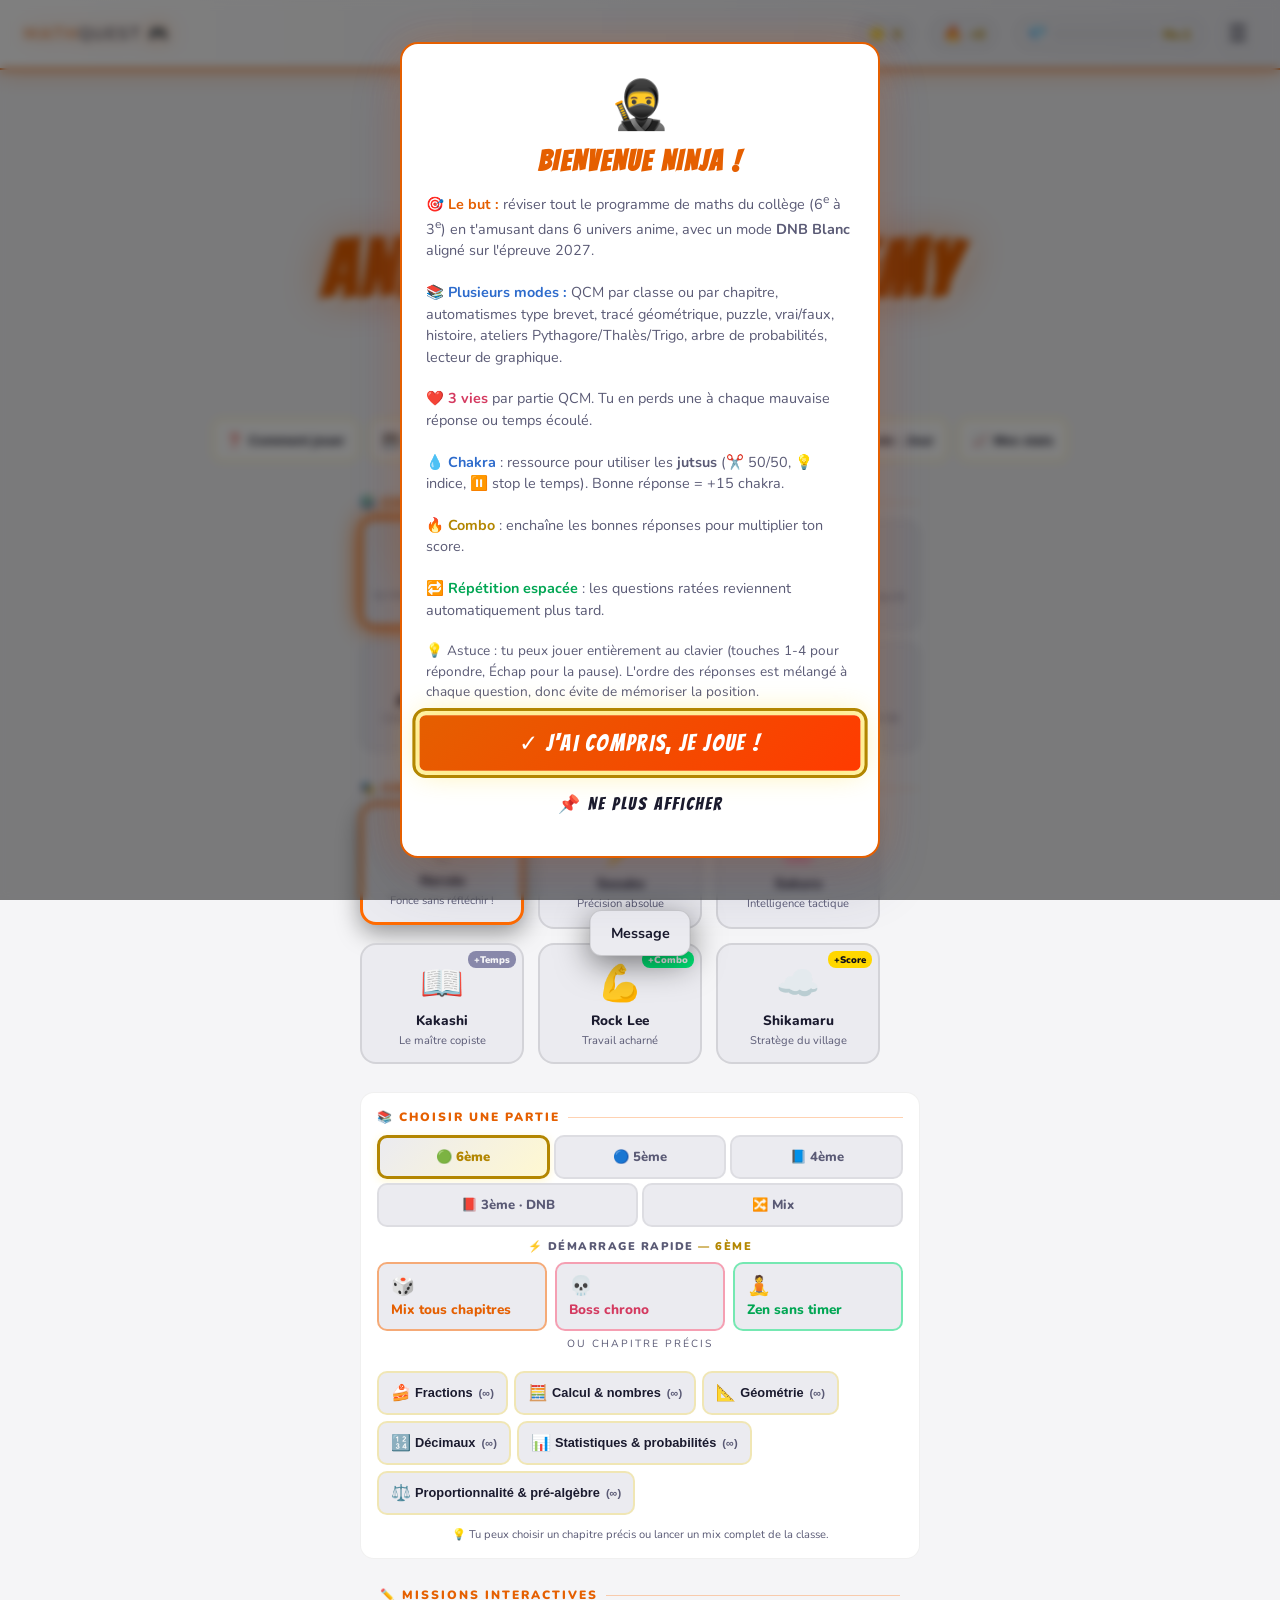
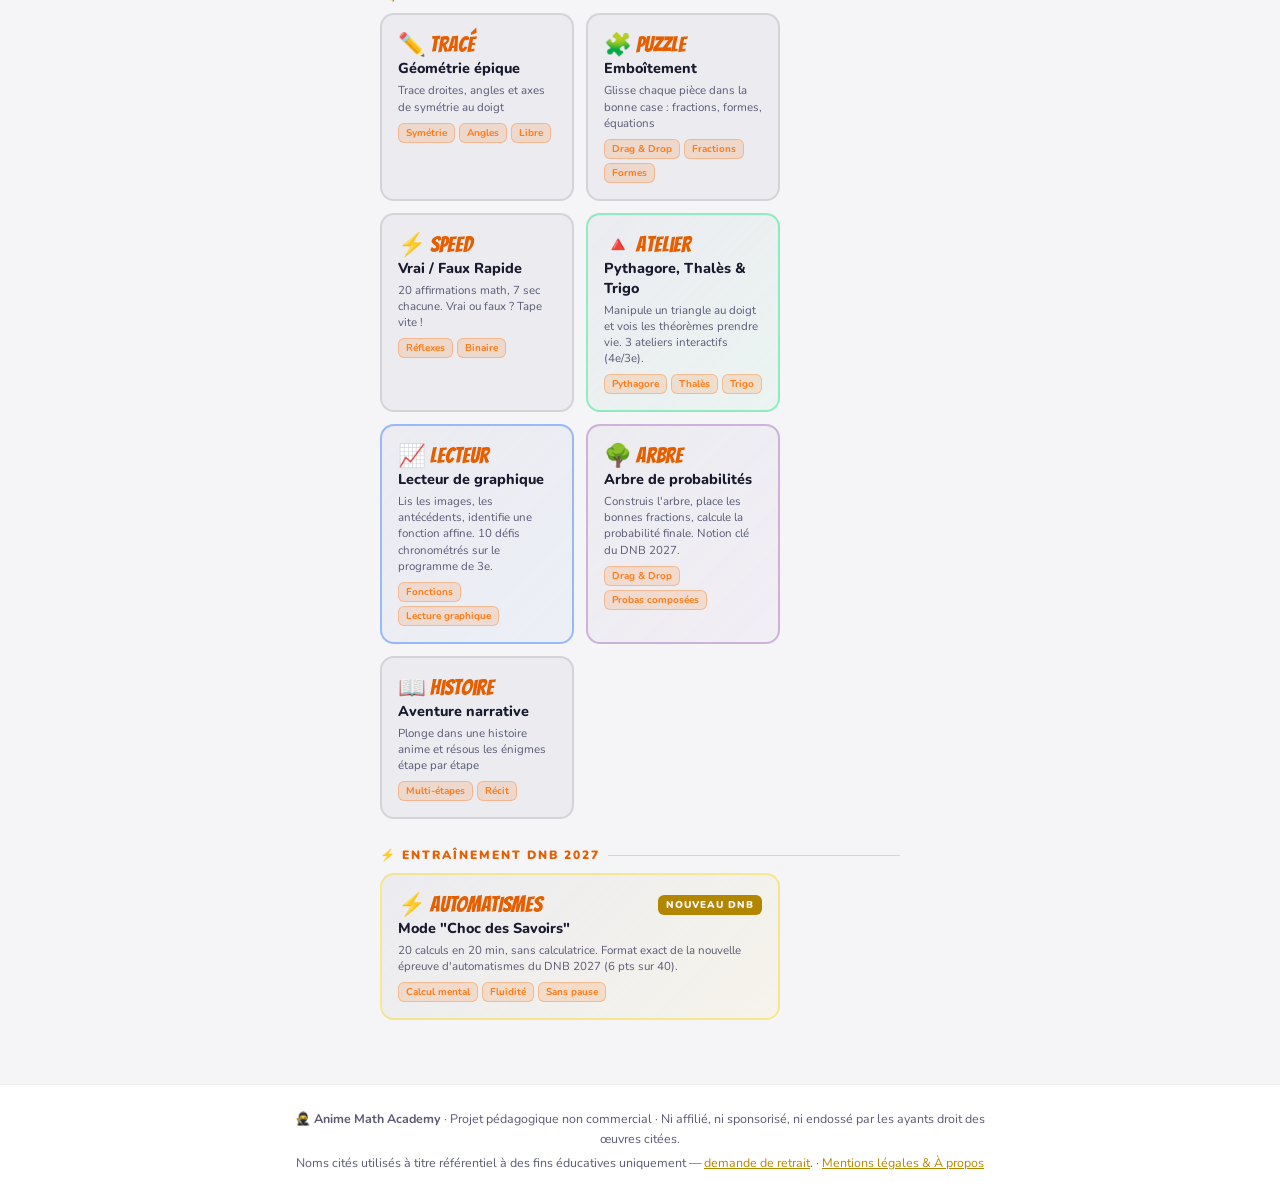
==== commit 10b561e9: "Mode chapitre : pool infini hybride (QCM curés + générateurs) Problème : certains chapitres n'avaien" ====
--- a/index.html
+++ b/index.html
@@ -2215,12 +2215,6 @@
     padding-bottom: max(28px, calc(28px + env(safe-area-inset-bottom)));
     max-width: 380px;
     width: 100%;
-    /* Borne la hauteur : si le contenu dépasse, on scrolle DANS la carte
-       au lieu de déborder hors de l'écran (titre coupé en haut, bouton
-       coupé en bas). overscroll-behavior empêche la propagation au body. */
-    max-height: 90vh;
-    overflow-y: auto;
-    overscroll-behavior: contain;
     text-align: center;
     box-shadow: var(--shadow-lg), var(--shadow-glow-orange);
   }
@@ -3469,6 +3463,7 @@
     <p id="modal-pause-desc">Le timer est arrêté. Tu peux reprendre, recommencer ou retourner à l'accueil.</p>
     <div class="modal-actions">
       <button type="button" class="btn-main" onclick="resumeGame()" autofocus>▶️ REPRENDRE</button>
+      <button type="button" class="btn-sec" id="pause-finish-btn" onclick="finishInfiniteSession()" style="display:none">🏆 Terminer &amp; voir mon score</button>
       <button type="button" class="btn-sec" onclick="restartFromPause()">🔄 Recommencer</button>
       <button type="button" class="btn-sec" onclick="quitFromPause()">🏠 Quitter vers l'accueil</button>
     </div>
@@ -5534,6 +5529,7 @@
   state.bossMode = (mode === 'boss') || (isClassedMode && classedFormat === 'boss');
   // Mode libre : pool de questions issu de tous les niveaux OU d'une classe spécifique
   let rawQs, qs;
+  let chapterInfinite = null;   // {classe, chapitre} si mode chapitre à pool infini
   if (mode === 'libre') {
     // Libre global — toutes les classes legacy mélangées (comportement historique)
     const all = [
@@ -5561,6 +5557,11 @@
   } else if (isClassedMode) {
     // Mode "classe:chapitre" — banque ciblée par chapitre du programme
     qs = getChapterQuestions(classedClasse, classedFormat);
+    // Pool infini : si le chapitre a des générateurs mappés, on prépare le
+    // flag pour générer des QCM supplémentaires une fois le pool curé épuisé.
+    if (chapterHasInfinitePool(classedClasse, classedFormat)) {
+      chapterInfinite = { classe: classedClasse, chapitre: classedFormat };
+    }
   } else {
     rawQs = QUESTIONS[mode] ? [...QUESTIONS[mode]] : [];
     qs = rawQs.map(q => adaptQuestionToUniverse(q, currentUniverse));
@@ -5590,6 +5591,8 @@
   state.missedQueue = [];          // questions à revoir
   state.reviewedRetries = 0;       // compteur de re-test
   state.originalLength = qs.length;
+  state.attempted = 0;             // nb de questions tentées (pour stats pool infini)
+  state.infiniteChapter = chapterInfinite;  // null sauf chapitre à pool infini
   state.questions.forEach((q, i) => { q._origIndex = i; q._retry = false; });
 
   // Bonus par personnage
@@ -5645,17 +5648,20 @@
   state.timeFrozen = false;
   clearInterval(state.timer);
 
-  // Mission
+  // Mission — en pool infini, pas de dénominateur fixe (le total est illimité)
+  const denom = state.infiniteChapter ? '∞' : state.questions.length;
   document.getElementById('mission-label').textContent = `🗾 ${q.theme}${q._retry ? ' — 🔁 REVISION' : ''}`;
-  document.getElementById('mission-title').textContent = `Question ${state.qIndex + 1} / ${state.questions.length}`;
+  document.getElementById('mission-title').textContent = `Question ${state.qIndex + 1} / ${denom}`;
   document.getElementById('mission-desc').textContent = q._retry
     ? `🔁 Tu as raté cette question, à toi de la corriger !`
-    : `Réponds correctement pour réussir ta mission !`;
+    : (state.infiniteChapter
+        ? `Entraînement illimité — mets "Pause" pour voir ton score quand tu veux.`
+        : `Réponds correctement pour réussir ta mission !`);
 
   // Type + numéro
   document.getElementById('q-type').textContent = q.type;
   document.getElementById('q-num').textContent = `Question ${state.qIndex + 1}`;
-  document.getElementById('q-progress').textContent = `${state.qIndex + 1} / ${state.questions.length}`;
+  document.getElementById('q-progress').textContent = `${state.qIndex + 1} / ${denom}`;
 
   // Texte
   document.getElementById('question-text').innerHTML = q.text;
@@ -5719,6 +5725,7 @@
   clearInterval(state.timer);
   if (state.answered) return;
   state.answered = true;
+  state.attempted = (state.attempted || 0) + 1;
   state.streak = 0;
   loseHp();
   showFeedback(false, state.questions[state.qIndex]);
@@ -5732,6 +5739,7 @@
   if (state.answered) return;
   clearInterval(state.timer);
   state.answered = true;
+  state.attempted = (state.attempted || 0) + 1;
 
   const q = state.questions[state.qIndex];
   const btns = document.querySelectorAll('.answer-btn');
@@ -5948,6 +5956,22 @@
       updateJutsuUI();
       return;
     }
+    // Pool infini (mode chapitre) : on génère un nouveau lot de QCM au lieu
+    // de terminer la partie. La session ne s'arrête que sur "Terminer" (pause)
+    // ou retour accueil.
+    if (state.infiniteChapter) {
+      const batch = generateChapterQcmBatch(state.infiniteChapter.classe, state.infiniteChapter.chapitre, 8)
+        .map(shuffleQcmAnswers);
+      if (batch.length > 0) {
+        const base = state.questions.length;
+        batch.forEach((q, i) => { q._origIndex = base + i; q._retry = false; });
+        state.questions = state.questions.concat(batch);
+        loadQuestion();
+        updateJutsuUI();
+        return;
+      }
+      // Si (rare) aucun QCM généré, on termine proprement.
+    }
     endGame();
   } else {
     loadQuestion();
@@ -5960,7 +5984,9 @@
 // ══════════════════════════════
 function endGame() {
   clearInterval(state.timer);
-  const total = state.questions.length;
+  // En pool infini, le total = questions réellement tentées (pas la longueur
+  // du tableau qui inclut un lot généré non encore joué).
+  const total = state.infiniteChapter ? (state.attempted || 0) : state.questions.length;
   const pct = total > 0 ? (state.correct / total) * 100 : 0;
   if (typeof recordGameComplete === 'function') recordGameComplete(state.mode, state.correct, total);
 
@@ -7262,6 +7288,143 @@
 AUTO_POOLS['auto_mix'] = [...AUTO_POOLS.auto_6e, ...AUTO_POOLS.auto_5e, ...AUTO_POOLS.auto_4e, ...AUTO_POOLS.auto_3e];
 AUTO_POOLS['auto_dnb'] = [...AUTO_POOLS.auto_4e, ...AUTO_POOLS.auto_3e];
 
+// ═══════════════════════════════════════════════════════════
+// MODE CHAPITRE "POOL INFINI" — supplément hybride
+// ═══════════════════════════════════════════════════════════
+// Les chapitres ont peu de QCM curés. Pour offrir une révision quasi-infinie,
+// on branche les générateurs d'automatismes (réponses numériques) sur chaque
+// chapitre, convertis en QCM 4 choix avec distracteurs plausibles. Les QCM
+// curés restent le noyau (feedback soigné) ; les questions générées prennent
+// le relais une fois le pool curé épuisé.
+// Seuls les générateurs à réponse NUMÉRIQUE/FRACTION/PUISSANCE sont mappés
+// (les réponses algébriques type "18x−8" ne se prêtent pas aux distracteurs
+// automatiques et sont volontairement omises).
+const CHAPTER_AUTO_GENS = {
+  '6e': {
+    fractions_6e:     ['6e_frac_add_same'],
+    calcul_nombres_6e:['6e_mult_simple','6e_double_half','6e_complement_100','6e_mult_10_100','6e_div_10_100'],
+    geometrie_6e:     ['6e_perim_rect'],
+    decimaux_6e:      ['6e_add_dec','6e_sub_dec','6e_mult_10_100','6e_div_10_100'],
+    stats_probas_6e:  ['6e_percent_easy'],
+    applications_6e:  ['6e_percent_easy','6e_double_half']
+  },
+  '5e': {
+    relatifs:         ['5e_relat_add','5e_relat_sub','5e_relat_mult'],
+    applications_5e:  ['5e_percent_full','5e_propor'],
+    geometrie_5e:     ['5e_angle_tri'],
+    puissances_5e:    ['5e_powers'],
+    algebre_5e:       ['5e_calc_litt','5e_priorities','5e_priorities_par'],
+    fractions_5e:     ['5e_frac_mult']
+  },
+  '4e': {
+    pythagore:        ['4e_pyth_hyp','4e_pyth_cote'],
+    puissances_scientifique: ['4e_powers_mult','4e_powers_div'],
+    equations_4e:     ['4e_eq_membres'],
+    statistiques_4e:  ['4e_mediane']
+  },
+  '3e': {
+    thales:           ['3e_thales_long'],
+    trigonometrie:    ['3e_trigo_cos','3e_trigo_calc'],
+    fonctions:        ['3e_image_affine','3e_antecedent'],
+    probabilites_arbre:['3e_proba_indep'],
+    arithmetique_3e:  ['3e_pgcd']
+  }
+};
+
+// Génère jusqu'à 6 distracteurs plausibles pour une réponse donnée.
+// Gère : fractions (n/d), puissances de 10 (10^n), nombres signés (+/−),
+// décimaux (virgule). Retourne null si non numérique (algébrique, etc.).
+function _genDistractors(ansStr) {
+  // Fraction n/d
+  const fm = ansStr.match(/^(−?-?\d+)\/(\d+)$/);
+  if (fm) {
+    const n = parseInt(fm[1].replace('−', '-'), 10), d = parseInt(fm[2], 10);
+    const set = new Set();
+    [[n+1, d], [n-1, d], [n, d+1], [n, d-1], [d, n], [n+1, d+1]].forEach(([nn, dd]) => {
+      if (dd > 0 && nn !== 0 && !(nn === n && dd === d)) set.add(nn + '/' + dd);
+    });
+    set.delete(ansStr);
+    return Array.from(set).slice(0, 6);
+  }
+  // Puissance de 10 : 10^n
+  const pm = ansStr.match(/^10\^(−?-?\d+)$/);
+  if (pm) {
+    const e = parseInt(pm[1].replace('−', '-'), 10);
+    return [e+1, e-1, e+2, e-2].filter(x => x !== e).map(x => '10^' + x);
+  }
+  // Numérique (signé +/−, virgule décimale)
+  const norm = ansStr.replace('−', '-').replace('+', '').replace(',', '.').replace(/\s/g, '');
+  const num = parseFloat(norm);
+  if (isNaN(num) || !isFinite(num)) return null;
+  const wasSigned = /^[+−]/.test(ansStr);   // ex : "+3", "−2" (relatifs)
+  const isInt = Number.isInteger(num);
+  const fmt = (v) => {
+    v = Math.round(v * 1000) / 1000;
+    let s = Number.isInteger(v) ? String(Math.abs(v)) : String(Math.abs(v)).replace('.', ',');
+    if (wasSigned) return v < 0 ? '−' + s : (v > 0 ? '+' + s : '0');
+    return v < 0 ? '−' + s : s;
+  };
+  const set = new Set();
+  const deltas = isInt ? [1, -1, 2, -2, 3, -3, 10, -10] : [0.1, -0.1, 1, -1, 0.5, -0.5];
+  for (const d of deltas) { const v = num + d; if (v !== num) set.add(fmt(v)); }
+  if (num !== 0) set.add(fmt(-num));
+  if (isInt && num !== 0) { set.add(fmt(num * 2)); if (num % 2 === 0) set.add(fmt(num / 2)); }
+  set.delete(ansStr);
+  set.delete(fmt(num));
+  return Array.from(set).slice(0, 6);
+}
+
+// Convertit le résultat d'un générateur {q,a,theme,unit} en QCM 4 choix.
+// Retourne null si la réponse n'est pas convertible (algébrique, scientifique).
+function genToQcm(g) {
+  if (!g || g.a == null) return null;
+  const ansStr = String(g.a).trim();
+  // Exclut les réponses algébriques / scientifiques (lettres, ×, parenthèses)
+  // sauf le cas particulier des puissances de 10.
+  if (/[a-z×()]/i.test(ansStr) && !/^10\^/.test(ansStr)) return null;
+  const distractors = _genDistractors(ansStr);
+  if (!distractors || distractors.length < 3) return null;
+  const opts = [ansStr, distractors[0], distractors[1], distractors[2]];
+  for (let i = opts.length - 1; i > 0; i--) {
+    const j = Math.floor(Math.random() * (i + 1));
+    [opts[i], opts[j]] = [opts[j], opts[i]];
+  }
+  const unit = g.unit ? (' ' + g.unit) : '';
+  return {
+    type: g.theme || 'Calcul',
+    theme: '⚡ ' + (g.theme || 'Calcul rapide'),
+    text: `Calcule : <span class='math'>${g.q}</span>`,
+    answers: opts.map(o => o + unit),
+    correct: opts.indexOf(ansStr),
+    feedback: `La bonne réponse est <strong>${ansStr}${unit}</strong>. Question générée pour t'entraîner — relance pour de nouvelles valeurs !`,
+    _generated: true
+  };
+}
+
+// Génère un lot de n QCM pour un chapitre donné (à partir des générateurs mappés).
+function generateChapterQcmBatch(classe, chapitre, n) {
+  const genKeys = (CHAPTER_AUTO_GENS[classe] && CHAPTER_AUTO_GENS[classe][chapitre]) || [];
+  if (!genKeys.length) return [];
+  const out = [];
+  let attempts = 0;
+  while (out.length < n && attempts < n * 10) {
+    attempts++;
+    const key = genKeys[Math.floor(Math.random() * genKeys.length)];
+    const gen = AUTO_GENERATORS[key];
+    if (typeof gen !== 'function') continue;
+    let qcm = null;
+    try { qcm = genToQcm(gen()); } catch (e) { qcm = null; }
+    if (qcm) out.push(qcm);
+  }
+  return out;
+}
+
+// Indique si un chapitre dispose de générateurs convertibles (→ pool infini).
+function chapterHasInfinitePool(classe, chapitre) {
+  const genKeys = (CHAPTER_AUTO_GENS[classe] && CHAPTER_AUTO_GENS[classe][chapitre]) || [];
+  return genKeys.length > 0;
+}
+
 // État
 let autoState = {
   mode: null,
@@ -7542,7 +7705,18 @@
     clearInterval(state.timer);
     state.timer = null;
   }
+  // En pool infini, propose "Terminer & voir mon score" (la session n'a pas
+  // de fin naturelle). Masqué pour les modes finis.
+  const finishBtn = document.getElementById('pause-finish-btn');
+  if (finishBtn) finishBtn.style.display = state.infiniteChapter ? 'block' : 'none';
   openModal('modal-pause');
+}
+
+// Termine une session à pool infini et affiche l'écran de résultat.
+function finishInfiniteSession() {
+  closeModal('modal-pause');
+  if (state.timer) { clearInterval(state.timer); state.timer = null; }
+  endGame();
 }
 
 function resumeGame() {
@@ -11435,12 +11609,16 @@
   Object.keys(chapters).forEach(ch => {
     const m = meta[ch] || { emoji: '📖', name: ch, desc: '' };
     const count = chapters[ch].length;
+    const infinite = (typeof chapterHasInfinitePool === 'function') && chapterHasInfinitePool(activeMissionClasse, ch);
+    // Pool infini : on affiche ∞ (QCM curés + questions générées illimitées)
+    const countLabel = infinite ? '∞' : `${count}`;
+    const ariaCount = infinite ? `${count} questions curées plus un entraînement illimité` : `${count} questions`;
     const chip = document.createElement('button');
     chip.type = 'button';
     chip.className = 'mission-chip';
-    chip.setAttribute('aria-label', `${m.name} — ${count} questions niveau ${activeMissionClasse}`);
+    chip.setAttribute('aria-label', `${m.name} — ${ariaCount} niveau ${activeMissionClasse}`);
     chip.onclick = () => startMissionChapter(ch);
-    chip.innerHTML = `<span class="chip-emoji" aria-hidden="true">${m.emoji}</span><span>${m.name}</span><span class="chip-count">(${count})</span>`;
+    chip.innerHTML = `<span class="chip-emoji" aria-hidden="true">${m.emoji}</span><span>${m.name}</span><span class="chip-count">(${countLabel})</span>`;
     grid.appendChild(chip);
   });
 }
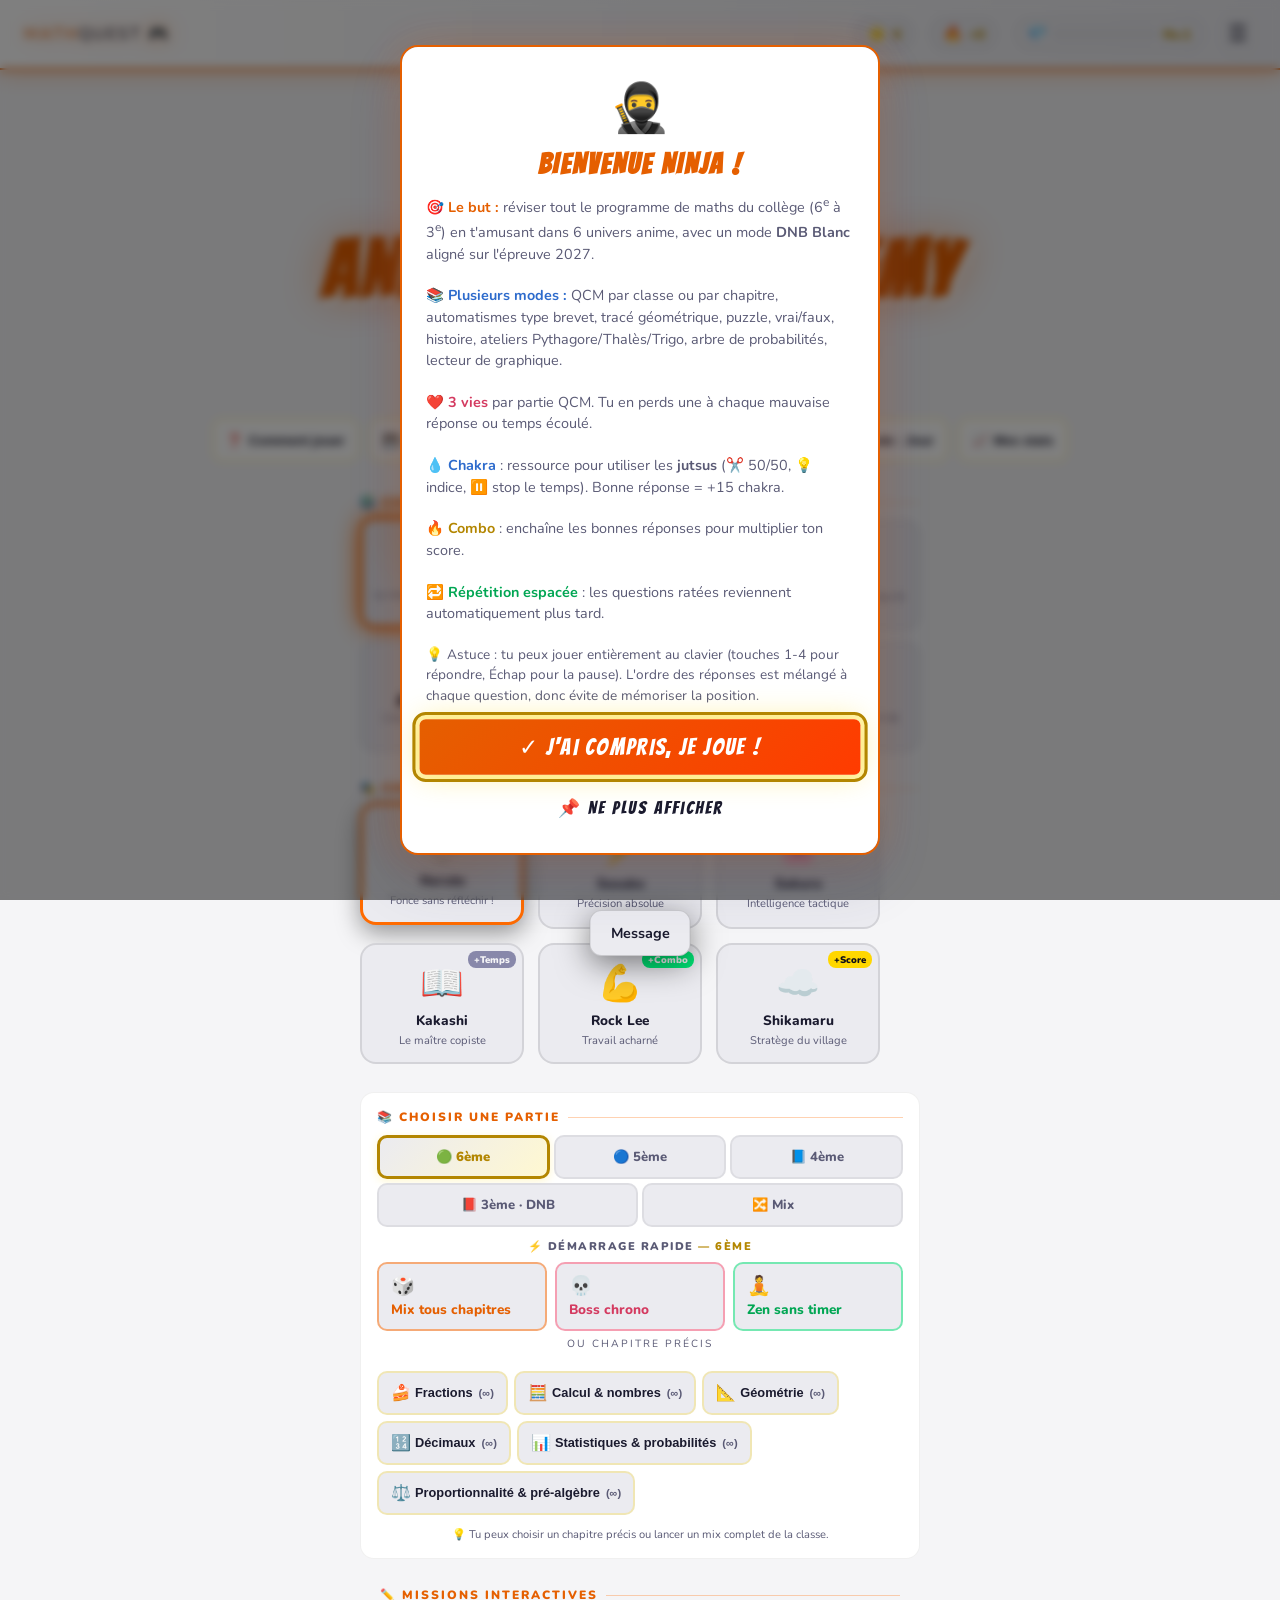
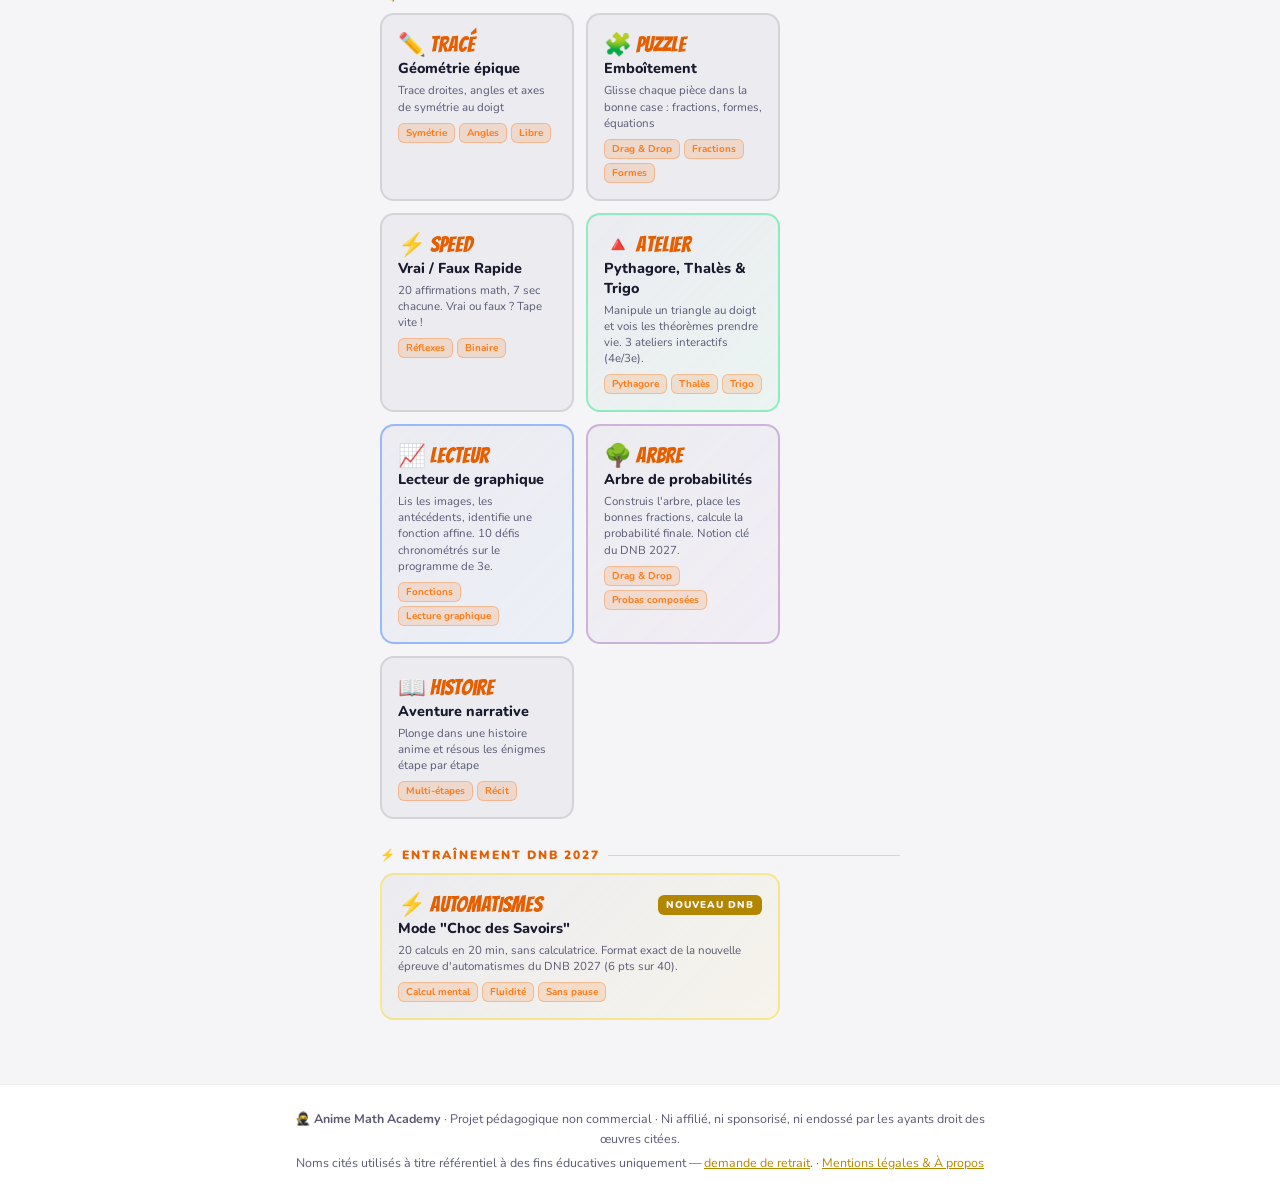
==== commit 14d4c9a2: "Merge pull request #33 from acs-data/claude/infinite-chapter-pool" ====
--- a/index.html
+++ b/index.html
@@ -2215,6 +2215,12 @@
     padding-bottom: max(28px, calc(28px + env(safe-area-inset-bottom)));
     max-width: 380px;
     width: 100%;
+    /* Borne la hauteur : si le contenu dépasse, on scrolle DANS la carte
+       au lieu de déborder hors de l'écran (titre coupé en haut, bouton
+       coupé en bas). overscroll-behavior empêche la propagation au body. */
+    max-height: 90vh;
+    overflow-y: auto;
+    overscroll-behavior: contain;
     text-align: center;
     box-shadow: var(--shadow-lg), var(--shadow-glow-orange);
   }
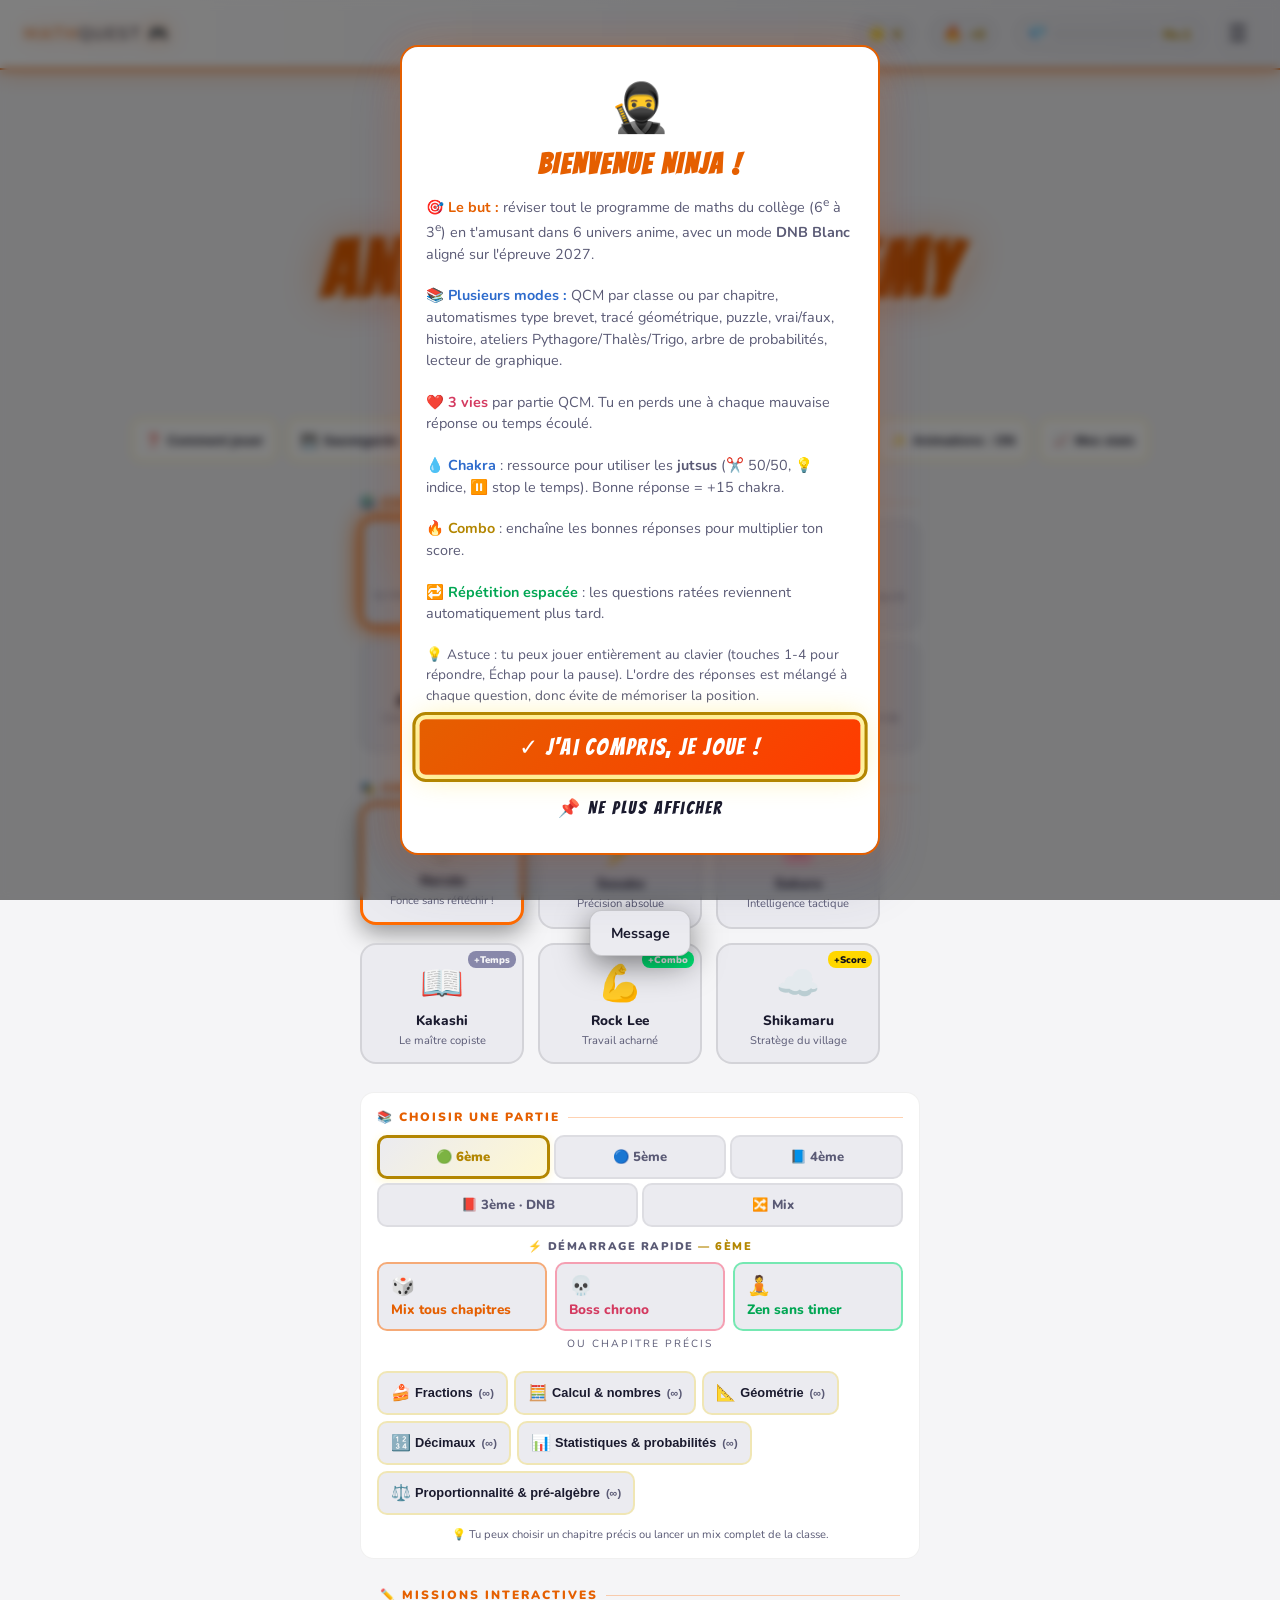
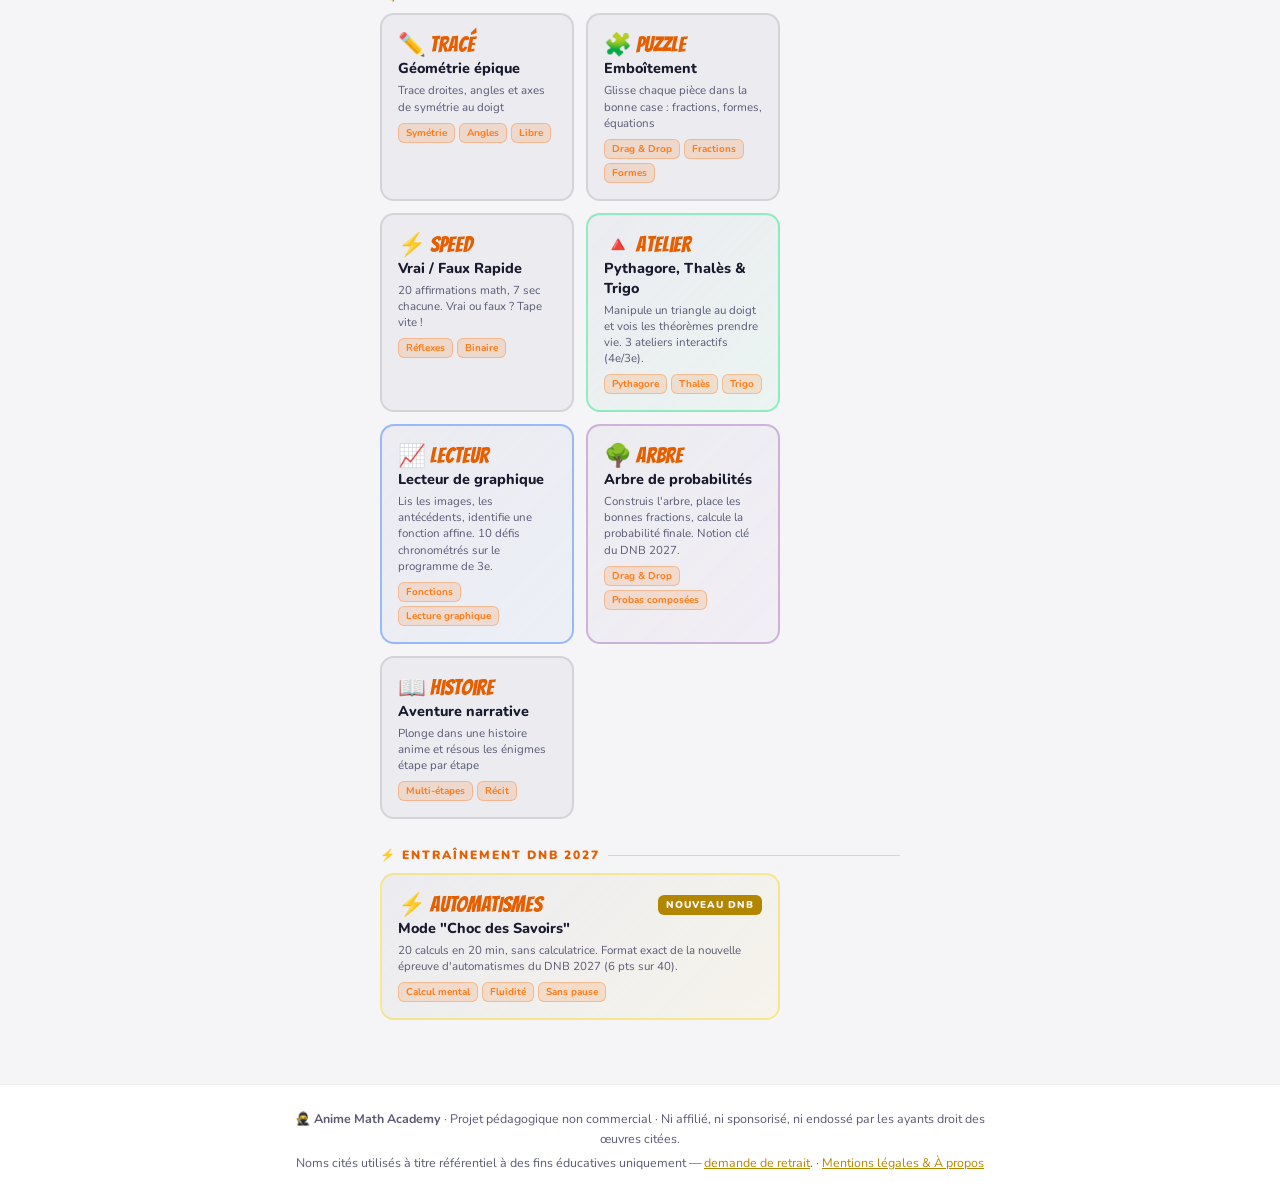
==== commit 2f473742: "Édition animée en page principale : index.html généré depuis classique.html - index.html est désorma" ====
--- a/index.html
+++ b/index.html
@@ -1,4 +1,8 @@
 <!DOCTYPE html>
+<!-- FICHIER GÉNÉRÉ — ne pas éditer à la main.
+     index.html = classique.html + la couche d'animation (anime-src/), construit par tools/build_anime.py.
+     Pour modifier le jeu : éditer classique.html, puis lancer python3 tools/build_anime.py
+     (et node tools/test_anime.js). Voir anime-src/README.md. -->
 <html lang="fr">
 <head>
 <meta charset="UTF-8">
@@ -2243,6 +2247,182 @@
     gap: 10px;
   }
 
+</style>
+<style id="fx-style">
+/* Couche d'animation — généré par tools/build_anime.py depuis anime-src/. Ne pas éditer ici. */
+/* 00-core.css */
+#fx-root {
+  position: fixed; top: 0; right: 0; bottom: 0; left: 0;
+  z-index: 500; overflow: hidden; pointer-events: none;
+}
+#fx-root * { pointer-events: none; }
+html:not([data-fx]) #fx-root,
+html[data-fx="off"] #fx-root { display: none; }
+#fx-canvas { position: absolute; top: 0; left: 0; display: none; }
+#fx-root.fx-live #fx-canvas { display: block; }
+#fx-tint { position: absolute; top: 0; left: 0; width: 100%; height: 100%; opacity: 0; }
+#fx-stage { position: absolute; top: 0; right: 0; bottom: 0; left: 0; }
+.fx-float {
+  position: absolute; opacity: 0; white-space: nowrap;
+  font-family: 'Bangers', Impact, 'Arial Black', cursive; font-size: 22px; letter-spacing: 1px;
+  color: var(--fx-ink, #F0F0FF);
+  text-shadow: 0 0 3px var(--fx-bg, #0D0D1A), 0 1px 0 var(--fx-bg, #0D0D1A), 0 -1px 0 var(--fx-bg, #0D0D1A),
+               1px 0 0 var(--fx-bg, #0D0D1A), -1px 0 0 var(--fx-bg, #0D0D1A);
+}
+.fx-banner, .fx-cutin {
+  position: absolute; opacity: 0; display: flex; align-items: center; justify-content: center; gap: 8px;
+  background: var(--dark2); color: var(--white); white-space: nowrap;
+  font-family: 'Bangers', Impact, 'Arial Black', cursive; letter-spacing: 1.5px;
+}
+.fx-banner {
+  left: 50%; max-width: 94%; padding: 6px 18px; font-size: 1.35rem;
+  border: 2px solid var(--fx-c, var(--orange)); border-radius: 999px;
+  box-shadow: 0 4px 16px rgba(0, 0, 0, .35);
+}
+.fx-cutin {
+  left: 0; right: 0; min-height: 56px; padding: 6px 12px; font-size: 1.8rem;
+  border-top: 3px solid var(--fx-c, var(--orange)); border-bottom: 3px solid var(--fx-c, var(--orange));
+}
+.fx-banner small, .fx-cutin small {
+  font-family: 'Nunito', sans-serif; font-size: .72rem; font-weight: 800; letter-spacing: 0; color: var(--gray);
+}
+.fx-emoji { font-family: 'Nunito', sans-serif; letter-spacing: 0; }
+.fx-blade {
+  position: absolute; z-index: -1; top: 0; right: 0; bottom: 0; left: 0; opacity: 0;
+  background: var(--dark);
+}
+#fx-lite-drawer:disabled, #fx-set-drawer:disabled, #fx-set-home:disabled,
+#fx-set-pause[aria-disabled], #fx-set-auto-pause[aria-disabled] { opacity: .45; cursor: default; }
+#fx-set-pause, #fx-set-auto-pause { font-size: .95rem; letter-spacing: 1px; }
+html[data-fx="off"]:not([data-fx-dead]) .chakra-dot,
+html[data-fx="off"]:not([data-fx-dead]) .hero-ninja,
+html[data-fx="off"]:not([data-fx-dead]) #screen-loading > div { animation-play-state: paused !important; }
+/* 20-battle.css */
+#fx-arena {
+  display: none; position: relative; overflow: hidden; box-sizing: border-box;
+  align-items: center; justify-content: center; gap: 6px;
+  height: 64px; margin: 0 0 10px; padding: 0 10px;
+  border: 1px solid var(--border-medium); border-radius: 14px;
+  background: var(--dark2);
+  background: linear-gradient(90deg, var(--fx-ca, transparent), transparent 42%, transparent 58%, var(--fx-ua, transparent)), var(--dark2);
+  font-family: 'Nunito', sans-serif; line-height: 1;
+}
+html[data-fx="leger"] #fx-arena, html[data-fx="complet"] #fx-arena { display: flex; }
+.fx-ar-f {
+  position: relative; z-index: 0; flex: 0 0 auto; display: flex; flex-direction: column;
+  align-items: center; justify-content: center; gap: 3px; min-width: 48px; height: 100%;
+}
+.fx-ar-emo {
+  position: relative; display: block; white-space: nowrap;
+  font: 34px/1.15 "Apple Color Emoji", "Segoe UI Emoji", "Noto Color Emoji", sans-serif;
+}
+.fx-ar-f::after {
+  content: ''; position: absolute; z-index: -1; left: 50%; bottom: 6px; width: 38px; height: 7px; margin-left: -19px;
+  border-radius: 50%; background: var(--dark3);
+}
+.fx-ar-hero { z-index: 0; }
+.fx-ar-hero::before {
+  content: ''; position: absolute; z-index: -1; left: 50%; top: 50%; width: 46px; height: 46px; margin: -23px 0 0 -23px;
+  border-radius: 50%; opacity: 0;
+  background: radial-gradient(circle, var(--fx-c, transparent) 0%, transparent 68%);
+}
+#fx-arena[data-fx-combo="1"] .fx-ar-hero::before { opacity: .32; }
+#fx-arena[data-fx-combo="2"] .fx-ar-hero::before { opacity: .55; width: 54px; height: 54px; margin: -27px 0 0 -27px; }
+#fx-arena[data-fx-combo="3"] .fx-ar-hero::before { opacity: .8; width: 62px; height: 62px; margin: -31px 0 0 -31px; }
+.fx-ar-m {
+  flex: 0 1 260px; min-width: 0; display: flex; flex-direction: column;
+  align-items: center; justify-content: center; gap: 3px; text-align: center;
+}
+.fx-ar-combo {
+  min-height: 1em; font: 400 1.4rem/1 'Bangers', Impact, 'Arial Black', cursive;
+  letter-spacing: 1px; white-space: nowrap; color: var(--fx-c, var(--white));
+}
+#fx-arena[data-fx-etat=""] .fx-ar-combo:empty::before { content: 'VS'; color: var(--gray); opacity: .35; }
+#fx-arena.fx-down .fx-ar-combo { color: var(--gray); }
+.fx-ar-tag {
+  max-width: 100%; min-height: 1em; overflow: hidden; text-overflow: ellipsis; white-space: nowrap;
+  font-size: .7rem; font-weight: 800; letter-spacing: .4px; color: var(--gray);
+}
+.fx-ar-hp { display: flex; gap: 2px; height: 6px; }
+.fx-ar-hp i { display: block; width: 30px; height: 100%; border-radius: 3px; background: var(--fx-u, currentColor); }
+.fx-ar-hp i.fx-off { opacity: .2; }
+#fx-arena[data-fx-foe="boss"] .fx-ar-hp i { width: 6px; }
+#fx-arena[data-fx-foe="boss"] .fx-ar-foe { font-size: 39px; }
+#fx-arena[data-fx-foe="gardien"] .fx-ar-foe { font-size: 37px; }
+#fx-arena[data-fx-etat="ko"] .fx-ar-foe { opacity: .3; transform: rotate(90deg) scale(.8); filter: grayscale(1); }
+#fx-arena[data-fx-etat="sorti"] .fx-ar-foe,
+#fx-arena[data-fx-etat="fuite"] .fx-ar-foe { opacity: 0; }
+#fx-arena.fx-tense .fx-ar-foe { transform: scale(1.14); }
+#fx-arena.fx-gel .fx-ar-foe { filter: grayscale(1) brightness(1.15); }
+#fx-arena.fx-down .fx-ar-hero { opacity: .55; transform: rotate(-90deg); }
+@media (min-width: 481px) {
+  #fx-arena { height: 80px; gap: 12px; margin-bottom: 9px; }
+  .fx-ar-f { min-width: 68px; gap: 4px; }
+  .fx-ar-f::after { width: 52px; height: 9px; margin-left: -26px; bottom: 7px; }
+  .fx-ar-emo { font-size: 48px; }
+  .fx-ar-m { flex-basis: 300px; gap: 5px; }
+  .fx-ar-combo { font-size: 1.9rem; }
+  .fx-ar-tag { font-size: .82rem; }
+  .fx-ar-hp { height: 8px; }
+  .fx-ar-hp i { width: 44px; }
+  #fx-arena[data-fx-foe="boss"] .fx-ar-hp i { width: 10px; }
+  #fx-arena[data-fx-foe="boss"] .fx-ar-foe { font-size: 54px; }
+  #fx-arena[data-fx-foe="gardien"] .fx-ar-foe { font-size: 52px; }
+  .fx-ar-hero::before { width: 62px; height: 62px; margin: -31px 0 0 -31px; }
+  #fx-arena[data-fx-combo="2"] .fx-ar-hero::before { width: 70px; height: 70px; margin: -35px 0 0 -35px; }
+  #fx-arena[data-fx-combo="3"] .fx-ar-hero::before { width: 78px; height: 78px; margin: -39px 0 0 -39px; }
+}
+@media (max-width: 480px) and (orientation: portrait), (max-width: 480px) and (min-height: 501px) {
+  html[data-fx-arena]:not([data-fx="off"]) #screen-game .stats-row { grid-template-columns: 1fr 1fr; gap: 8px; margin-bottom: 10px; }
+  html[data-fx-arena]:not([data-fx="off"]) #screen-game .stat-block { padding: 8px 10px !important; }
+  html[data-fx-arena]:not([data-fx="off"]) #screen-game .mission-card,
+  html[data-fx-arena]:not([data-fx="off"]) #screen-game .jutsu-bar { margin-bottom: 10px; }
+}
+@media (min-width: 481px) and (orientation: portrait), (min-width: 481px) and (min-height: 501px) {
+  html[data-fx-arena]:not([data-fx="off"]) #screen-game .mission-card { padding-top: 8px; padding-bottom: 8px; margin-bottom: 10px; }
+  html[data-fx-arena]:not([data-fx="off"]) #screen-game .stats-row,
+  html[data-fx-arena]:not([data-fx="off"]) #screen-game .jutsu-bar { margin-bottom: 10px; }
+  html[data-fx-arena]:not([data-fx="off"]) #screen-game .stat-block { display: flex; align-items: center; gap: 10px; padding: 6px 14px; }
+  html[data-fx-arena]:not([data-fx="off"]) #screen-game .stat-block .stat-bar { flex: 1 1 30px; min-width: 30px; }
+  html[data-fx-arena]:not([data-fx="off"]) #screen-game .stat-block .stat-label { margin: 0; white-space: nowrap; }
+  html[data-fx-arena]:not([data-fx="off"]) #screen-game .stat-block .stat-text { margin: 0; }
+}
+@media (orientation: landscape) and (max-height: 500px) {
+  html[data-fx] #fx-arena { display: none; }
+}
+html[data-fx-combo-off]:not([data-fx="off"]) .combo-display { opacity: 0 !important; transition: none !important; }
+.fx-cue {
+  position: absolute; right: 10px; bottom: 14px; width: 36px; height: 36px; opacity: 0;
+  display: flex; align-items: center; justify-content: center; border-radius: 50%;
+  background: var(--dark3); border: 1px solid var(--border-medium); box-shadow: 0 4px 14px rgba(0, 0, 0, .3);
+  font: 18px/1 "Apple Color Emoji", "Segoe UI Emoji", "Noto Color Emoji", sans-serif;
+}
+@media (max-width: 480px) { .fx-ult { font-size: 1.3rem; } .fx-rev { padding: 5px 10px; font-size: .95rem; letter-spacing: .5px; } }
+.fx-ladder {
+  position: absolute; display: flex; align-items: flex-end; gap: 8px; transform: translate(-50%, -50%);
+  white-space: nowrap; font: 30px/1.15 "Apple Color Emoji", "Segoe UI Emoji", "Noto Color Emoji", sans-serif;
+}
+.fx-rung { display: block; opacity: .3; filter: grayscale(1); }
+.fx-rung:nth-child(2) { margin-bottom: 5px; }
+.fx-rung:nth-child(3) { margin-bottom: 10px; }
+.fx-rung:nth-child(4) { margin-bottom: 15px; }
+.fx-rung:nth-child(5) { margin-bottom: 20px; }
+@media (min-width: 481px) { .fx-ladder { font-size: 40px; gap: 12px; } }
+.fx-vs {
+  position: absolute; left: 0; right: 0; top: 20%; display: flex; align-items: center; justify-content: center;
+  gap: 18px; white-space: nowrap; font: 3rem/1.15 "Apple Color Emoji", "Segoe UI Emoji", "Noto Color Emoji", sans-serif;
+}
+.fx-vs b {
+  font: 400 2.4rem/1 'Bangers', Impact, 'Arial Black', cursive; letter-spacing: 2px;
+  color: var(--fx-u, var(--white)); text-shadow: 2px 2px 0 var(--dark2);
+}
+/* 40-textmodes.css */
+.fx-tm-box { position: absolute; opacity: 0; box-sizing: border-box; border: 3px solid; border-radius: 18px; box-shadow: 0 0 12px; }
+/* 50-interactive.css */
+.fx-at-stamp {
+  padding: 0 8px; border: 2px solid currentColor; border-radius: 7px;
+  background: var(--fx-bg, #0D0D1A);
+}
 </style>
 </head>
 <body>
@@ -2721,7 +2901,7 @@
       <!-- Champ de réponse -->
       <div style="display:flex;gap:8px;justify-content:center;align-items:center;flex-wrap:wrap;margin-top:14px">
         <label for="auto-input" class="sr-only">Entrez votre réponse mathématique</label>
-        <input type="text" id="auto-input" inputmode="text" autocomplete="off" placeholder="Ta réponse..." aria-label="Réponse mathématique" aria-describedby="auto-question" style="background:var(--dark3);border:2px solid var(--yellow);color:var(--white);font-family:'Bangers',Impact,'Arial Black',cursive;font-size:1.6rem;padding:12px 20px;border-radius:12px;width:160px;text-align:center;letter-spacing:1px;outline:none">
+        <input type="text" id="auto-input" inputmode="text" autocomplete="off" autocapitalize="off" autocorrect="off" spellcheck="false" placeholder="Ta réponse..." aria-label="Réponse mathématique" aria-describedby="auto-question" style="background:var(--dark3);border:2px solid var(--yellow);color:var(--white);font-family:'Bangers',Impact,'Arial Black',cursive;font-size:1.6rem;padding:12px 20px;border-radius:12px;width:160px;text-align:center;letter-spacing:1px;outline:none">
         <button type="button" class="btn-main" style="font-size:1rem;padding:12px 22px" onclick="submitAutoAnswer()">✓ VALIDER</button>
       </div>
 
@@ -3632,8 +3812,8 @@
       type: "Calcul mental", theme: "⚡ Entraînement de Sasuke",
       text: `<span class='highlight'>Sasuke</span> fait <span class='math'>12 × 15</span> pompes par jour. Combien en fait-il en une semaine ?`,
       answers: ["1260", "840", "1080", "980"],
-      correct: 1,
-      feedback: "12 × 15 = 180 pompes/jour. Puis 180 × 7 = <strong>1260</strong>. Attends... recomptons : 12 × 15 = 12 × 10 + 12 × 5 = 120 + 60 = 180. 180 × 7 = 1260. La bonne réponse est 1260 !"
+      correct: 0,
+      feedback: "12 × 15 = 12 × 10 + 12 × 5 = 120 + 60 = 180 pompes par jour. En une semaine (7 jours) : 180 × 7 = <strong>1260</strong> pompes."
     },
     {
       type: "Géométrie", theme: "🌸 Jardin de Sakura",
@@ -3665,10 +3845,10 @@
     },
     {
       type: "Angles", theme: "🎯 Kunai de Hinata",
-      text: `Un angle droit mesure <span class='math'>90°</span>. Son angle complémentaire mesure <span class='math'>35°</span>. Que mesure l'angle restant ?`,
+      text: `Un angle droit de <span class='math'>90°</span> est partagé en deux angles. L'un des deux mesure <span class='math'>35°</span>. Que mesure l'autre ?`,
       answers: ["45°", "65°", "55°", "125°"],
       correct: 2,
-      feedback: "Deux angles complémentaires ont une somme de 90°. Donc 90° − 35° = <strong>55°</strong>. Attention à ne pas confondre avec les angles supplémentaires (somme = 180°) !"
+      feedback: "Les deux angles forment ensemble l'angle droit : leur somme vaut 90° (on dit qu'ils sont complémentaires). Donc 90° − 35° = <strong>55°</strong>. Attention à ne pas confondre avec les angles supplémentaires (somme = 180°) !"
     },
     {
       type: "Calcul posé", theme: "🌪️ Mission de Konoha",
@@ -3678,7 +3858,7 @@
       feedback: "1248 ÷ 4 = <strong>312</strong>. Méthode : 1200 ÷ 4 = 300, et 48 ÷ 4 = 12. Donc 300 + 12 = 312. On peut aussi faire la division posée !"
     },
     {
-      type: "PGCD", theme: "🐸 Summons de Jiraiya",
+      type: "PGCD", theme: "🐸 Cordes de Jiraiya",
       text: `<span class='highlight'>Jiraiya</span> veut couper une corde de <span class='math'>24 m</span> et une autre de <span class='math'>36 m</span> en morceaux égaux les plus grands possibles. Quelle longueur ?`,
       answers: ["4 m", "12 m", "6 m", "8 m"],
       correct: 1,
@@ -3706,14 +3886,14 @@
       feedback: "1 km = 1 000 m, donc 2,4 km = 2,4 × 1 000 = <strong>2 400 m</strong>. Astuce : multiplier par 1 000 revient à déplacer la virgule de 3 rangs vers la droite."
     },
     {
-      type: "Fractions ×", theme: "🌀 Jutsu Multiplicateur",
+      type: "Fractions ×", theme: "🌀 Jutsu des fractions",
       text: `Calcule : <span class='math'>3/4 × 2/5</span>`,
-      answers: ["5/9", "6/20", "3/10", "1/2"],
+      answers: ["5/9", "15/8", "3/10", "1/2"],
       correct: 2,
       feedback: "Pour multiplier des fractions : numérateur × numérateur, dénominateur × dénominateur. 3×2=6 et 4×5=20, ce qui donne 6/20. On simplifie ÷2 : <strong>3/10</strong>."
     },
     {
-      type: "Statistiques", theme: "🏆 Tournoi de Chunin",
+      type: "Statistiques", theme: "🏆 Grand tournoi",
       text: `Les scores de <span class='highlight'>Naruto</span> au tournoi : <span class='math'>12, 15, 8, 20, 15</span>. Quelle est la moyenne ?`,
       answers: ["14", "15", "13", "16"],
       correct: 0,
@@ -3749,7 +3929,7 @@
     },
     {
       type: "PGCD", theme: "☁️ Stratégie de Shikamaru",
-      text: `<span class='highlight'>Shikamaru</span> doit ranger 18 kunais et 12 shurikens en piles identiques (même nombre dans chaque pile). Quelle est la plus grande pile possible ?`,
+      text: `<span class='highlight'>Shikamaru</span> doit ranger 18 kunais et 12 shurikens en piles qui contiennent toutes le même nombre d'objets, chaque pile ne contenant qu'une seule sorte d'objet. Combien d'objets au maximum peut-on mettre dans chaque pile ?`,
       answers: ["6", "4", "3", "2"],
       correct: 0,
       feedback: "On cherche le PGCD(18, 12). Diviseurs de 18 : 1, 2, 3, 6, 9, 18. De 12 : 1, 2, 3, 4, 6, 12. Le plus grand commun = <strong>6</strong>. Il y aura 3 piles de kunais et 2 piles de shurikens."
@@ -3808,7 +3988,7 @@
       text: `<span class='highlight'>Rock Lee</span> dit : « Le double d'un nombre, augmenté de 3, donne 17. » Quel est ce nombre ?`,
       answers: ["7", "10", "8", "14"],
       correct: 0,
-      feedback: "Si on note ce nombre n, on cherche : 2n + 3 = 17. Donc 2n = 14, donc n = <strong>7</strong>. Vérification : 2 × 7 + 3 = 17 ✓. En 6e on raisonne avec des mots, pas encore avec des lettres."
+      feedback: "On remonte le calcul à l'envers. Le double du nombre, augmenté de 3, donne 17 : donc le double du nombre vaut 17 − 3 = 14. Le nombre vaut donc 14 ÷ 2 = <strong>7</strong>. Vérification : 2 × 7 + 3 = 17 ✓. En 6e on raisonne avec des mots, pas encore avec des lettres."
     },
     {
       type: "Calcul mental", theme: "🌪️ Vitesse de Minato",
@@ -3847,18 +4027,18 @@
       text: `Pour <span class='math'>4 personnes</span>, il faut <span class='math'>320 g</span> de nouilles. Combien pour <span class='math'>7 personnes</span> ?`,
       answers: ["480 g", "560 g", "640 g", "420 g"],
       correct: 1,
-      feedback: "320 g ÷ 4 = 80 g par personne. Pour 7 : 80 × 7 = <strong>560 g</strong>. On peut aussi calculer le coefficient de proportionnalité : 7/4 × 320 = 560."
+      feedback: "320 g ÷ 4 = 80 g par personne (c'est le coefficient de proportionnalité). Pour 7 : 80 × 7 = <strong>560 g</strong>. On peut aussi utiliser le rapport entre les nombres de personnes : 320 × 7/4 = 560."
     },
     {
-      type: "Angles", theme: "⚡ Sharingan de Sasuke",
+      type: "Angles", theme: "⚡ Angles de Sasuke",
       text: `Deux angles sont supplémentaires. L'un mesure <span class='math'>112°</span>. Combien mesure l'autre ?`,
       answers: ["58°", "78°", "68°", "48°"],
       correct: 2,
       feedback: "Deux angles supplémentaires ont une somme de 180°. Donc 180° − 112° = <strong>68°</strong>. Rappel : complémentaires → somme = 90°, supplémentaires → somme = 180°."
     },
     {
-      type: "Puissances", theme: "🔥 Puissance du Rasengan",
-      text: `Le Rasengan de Naruto a une puissance de <span class='math'>2⁴</span> chakras. Combien cela fait-il ?`,
+      type: "Puissances", theme: "🔥 Puissance de Naruto",
+      text: `<span class='highlight'>Naruto</span> concentre une puissance de <span class='math'>2⁴</span> chakras. Combien cela fait-il ?`,
       answers: ["8", "14", "16", "12"],
       correct: 2,
       feedback: "2⁴ = 2 × 2 × 2 × 2 = <strong>16</strong>. Les puissances de 2 à retenir : 2¹=2, 2²=4, 2³=8, 2⁴=16, 2⁵=32..."
@@ -3879,7 +4059,7 @@
     },
     {
       type: "Pourcentages", theme: "🛒 Boutique de Konoha",
-      text: `Une kunai vaut <span class='math'>40 €</span>. Elle est en promo à <span class='math'>−25%</span>. Quel est le nouveau prix ?`,
+      text: `En boutique, kunai à <span class='math'>40 €</span>, en promo à <span class='math'>−25%</span>. Quel est le nouveau prix ?`,
       answers: ["30 €", "25 €", "35 €", "10 €"],
       correct: 0,
       feedback: "25% de 40 = 40 × 25/100 = 40 × 0,25 = 10 €. Prix final = 40 − 10 = <strong>30 €</strong>. Ou directement : 40 × 0,75 = 30 €."
@@ -3906,13 +4086,6 @@
       feedback: "Ordre : parenthèses d'abord → 12 − 8 = 4. Puis multiplication/division de gauche à droite : 3 × 4 = 12, puis 12 ÷ 2 = 6. Enfin : 5 + 6 = <strong>11</strong>."
     },
     {
-      type: "Pythagore", theme: "🔺 Triangle de Kakashi",
-      text: `Dans un triangle rectangle, les deux côtés de l'angle droit mesurent <span class='math'>3 cm</span> et <span class='math'>4 cm</span>. Quelle est la longueur de l'hypoténuse ?`,
-      answers: ["5 cm", "6 cm", "7 cm", "√7 cm"],
-      correct: 0,
-      feedback: "Théorème de Pythagore : hypoténuse² = 3² + 4² = 9 + 16 = 25. Donc hypoténuse = √25 = <strong>5 cm</strong>. Le triangle 3-4-5 est le plus célèbre triangle rectangle !"
-    },
-    {
       type: "Probabilités", theme: "🎲 Jeu de Konoha",
       text: `<span class='highlight'>Shikamaru</span> lance un dé à 6 faces. Quelle est la probabilité d'obtenir un nombre pair ?`,
       answers: ["1/3", "1/2", "2/3", "1/6"],
@@ -3929,13 +4102,13 @@
     {
       type: "Fractions ÷", theme: "🍜 Partage de ramen",
       text: `Naruto partage <span class='math'>3/4</span> de bol entre <span class='math'>3</span> amis. Quelle part reçoit chacun ?`,
-      answers: ["9/4", "1/4", "3/12", "1/3"],
+      answers: ["9/4", "1/4", "1/12", "1/3"],
       correct: 1,
       feedback: "3/4 ÷ 3 = 3/4 × 1/3 = 3/12 = <strong>1/4</strong>. Diviser par 3 revient à multiplier par 1/3. Et 3/12 se simplifie en 1/4 (÷3). Chacun reçoit 1/4 de bol !"
     }    ,
     {
-      type: "Relatifs ×", theme: "❄️ Glace de Haku",
-      text: `<span class='highlight'>Haku</span> calcule : <span class='math'>(−3) × (−4)</span>. Quel est le résultat ?`,
+      type: "Relatifs ×", theme: "❄️ Glace de Kisame",
+      text: `<span class='highlight'>Kisame</span> calcule : <span class='math'>(−3) × (−4)</span>. Quel est le résultat ?`,
       answers: ["12", "−12", "−7", "7"],
       correct: 0,
       feedback: "Règle des signes : moins par moins = plus. Donc (−3) × (−4) = <strong>+12</strong>. Astuce mnémo : « L'ennemi de mon ennemi est mon ami »."
@@ -3943,7 +4116,7 @@
     {
       type: "Fractions ×", theme: "🍜 Recette de Naruto",
       text: `<span class='highlight'>Naruto</span> mange les <span class='math'>2/3</span> de <span class='math'>3/5</span> de son bol. Quelle fraction mange-t-il ?`,
-      answers: ["2/5", "6/15", "5/8", "1/2"],
+      answers: ["2/5", "10/9", "5/8", "1/2"],
       correct: 0,
       feedback: "Pour multiplier des fractions : numérateur × numérateur, dénominateur × dénominateur. 2/3 × 3/5 = (2×3)/(3×5) = 6/15 = <strong>2/5</strong> (simplification par 3)."
     },
@@ -4005,7 +4178,7 @@
     },
     {
       type: "Pourcentages", theme: "📊 Sondage de Tsunade",
-      text: `Quels est <span class='math'>20%</span> de <span class='math'>80</span> ?`,
+      text: `Quel est <span class='math'>20%</span> de <span class='math'>80</span> ?`,
       answers: ["16", "20", "4", "60"],
       correct: 0,
       feedback: "20% = 20/100 = 0,2. Donc 20% de 80 = 0,2 × 80 = <strong>16</strong>. Astuce mentale : 10% de 80 = 8, donc 20% = 2 × 8 = 16."
@@ -4024,7 +4197,7 @@
     {
       type: "Fractions avancées", theme: "🌀 Portail de l'espace-temps",
       text: `<span class='highlight'>Obito</span> traverse <span class='math'>2/3</span> du portail, puis recule de <span class='math'>1/6</span>. Quelle fraction du portail a-t-il traversée ?`,
-      answers: ["1/2", "3/6", "1/3", "5/6"],
+      answers: ["1/2", "2/3", "1/3", "5/6"],
       correct: 0,
       feedback: "2/3 − 1/6 = 4/6 − 1/6 = 3/6 = <strong>1/2</strong>. On réduit au même dénominateur : 2/3 = 4/6, puis 4/6 − 1/6 = 3/6 = 1/2."
     },
@@ -4043,14 +4216,14 @@
       feedback: "Aire = π × r² = 3,14 × 7² = 3,14 × 49 = <strong>153,86 cm²</strong>. Attention : l'aire utilise le rayon au carré, pas le diamètre !"
     },
     {
-      type: "Puissances + relatifs", theme: "⚡ Chidori augmenté",
+      type: "Puissances + relatifs", theme: "⚡ Attaque de Sasuke",
       text: `Calcule : <span class='math'>(−3)³</span>`,
       answers: ["27", "−27", "9", "−9"],
       correct: 1,
       feedback: "(−3)³ = (−3) × (−3) × (−3) = 9 × (−3) = <strong>−27</strong>. Un nombre négatif à une puissance impaire reste négatif !"
     },
     {
-      type: "Proportionnalité", theme: "🗺️ Carte du Pays du Feu",
+      type: "Proportionnalité", theme: "🗺️ Carte des deux villages",
       text: `Sur une carte à l'échelle <span class='math'>1/50 000</span>, la distance entre deux villages est <span class='math'>4 cm</span>. Quelle est la distance réelle ?`,
       answers: ["200 m", "2 km", "20 km", "200 km"],
       correct: 1,
@@ -4085,7 +4258,7 @@
       feedback: "Augmentation = 2500 × 12/100 = 300 €. Nouvelle valeur = 2500 + 300 = <strong>2800 €</strong>. Ou : 2500 × 1,12 = 2800 €."
     },
     {
-      type: "Mix", theme: "🌪️ Jutsu final",
+      type: "Mix", theme: "🌪️ Jutsu ultime",
       text: `Si <span class='math'>a = −2</span> et <span class='math'>b = 3</span>, calcule <span class='math'>a² + 2b − a</span>`,
       answers: ["12", "10", "14", "8"],
       correct: 0,
@@ -4113,15 +4286,15 @@
       feedback: "Dénominateur commun de 2 et 3 : 6. Donc 1/2 = 3/6 et 1/3 = 2/6. Somme = 3/6 + 2/6 = <strong>5/6</strong>. À retenir : on ne peut additionner que des fractions de même dénominateur."
     },
     {
-      type: "Puissances ×", theme: "💥 Énergie Chakra",
-      text: `Calcule : <span class='math'>2^3 × 2^2</span>.`,
-      answers: ["32 (= 2^5)", "16", "12", "64 (= 2^6)"],
+      type: "Puissances ×", theme: "💥 Énergie de Sasuke",
+      text: `Calcule : <span class='math'>2³ × 2²</span>.`,
+      answers: ["32 (= 2⁵)", "16", "12", "64 (= 2⁶)"],
       correct: 0,
       feedback: "Règle : aⁿ × aᵐ = aⁿ⁺ᵐ (on additionne les exposants). 2³ × 2² = 2⁵ = <strong>32</strong>. Vérification : 8 × 4 = 32 ✓."
     },
     {
       type: "Pourcentages", theme: "📊 Réduction au village",
-      text: `Un kunai coûte <span class='math'>20 ryos</span>. On fait une réduction de <span class='math'>15%</span>. Nouveau prix ?`,
+      text: `Au village, kunai à <span class='math'>20 ryos</span>. On fait une réduction de <span class='math'>15%</span>. Nouveau prix ?`,
       answers: ["17 ryos", "5 ryos", "15 ryos", "18 ryos"],
       correct: 0,
       feedback: "15% de 20 = 0,15 × 20 = 3 ryos de réduction. Nouveau prix = 20 − 3 = <strong>17 ryos</strong>. Astuce : payer 85% de 20 = 0,85 × 20 = 17."
@@ -4149,7 +4322,7 @@
     },
     {
       type: "Fréquence", theme: "📈 Stats de Shikamaru",
-      text: `Sur 25 lancers d'un kunai, <span class='highlight'>Shikamaru</span> a réussi 8 fois. Quelle est la fréquence de réussite (en %) ?`,
+      text: `Sur 25 lancers (kunai en main), <span class='highlight'>Shikamaru</span> a réussi 8 fois. Quelle est la fréquence de réussite (en %) ?`,
       answers: ["32 %", "8 %", "25 %", "40 %"],
       correct: 0,
       feedback: "Fréquence = effectif ÷ total = 8 ÷ 25 = 0,32 = <strong>32 %</strong>. Pour convertir en % : multiplier par 100."
@@ -4170,7 +4343,7 @@
       text: `<span class='highlight'>Orochimaru</span> défie Naruto avec ce calcul : <span class='math'>2⁵ − (3 + 7) × 2 + 4²</span>`,
       answers: ["28", "24", "32", "20"],
       correct: 0,
-      feedback: "2⁵ = 32. (3+7) = 10. 10×2 = 20. 4² = 16. Donc 32 − 20 + 16 = <strong>28</strong>. Bravo, Naruto tiendrait fier de toi !"
+      feedback: "2⁵ = 32. (3+7) = 10. 10×2 = 20. 4² = 16. Donc 32 − 20 + 16 = <strong>28</strong>. Bravo, Naruto serait fier de toi !"
     },
     {
       type: "BOSS", theme: "🐍 Venin de l'incertitude",
@@ -4196,13 +4369,13 @@
     {
       type: "BOSS", theme: "💀 Ultime défi",
       text: `<span class='math'>(−2)⁴ + (−3)³ ÷ (−3)</span> = ?`,
-      answers: ["16 + 9 = 25", "16 − 9 = 7", "7", "25"],
-      correct: 2,
-      feedback: "(−2)⁴ = 16 (puissance paire, résultat positif). (−3)³ = −27. −27 ÷ (−3) = +9. Donc 16 + 9 = <strong>25</strong>. Attends... 16 + 9 = 25, pas 7. La réponse A est la bonne !"
+      answers: ["25", "7", "−7", "43"],
+      correct: 0,
+      feedback: "(−2)⁴ = 16 (puissance paire, résultat positif). (−3)³ = −27 (puissance impaire, résultat négatif). La division passe avant l'addition : −27 ÷ (−3) = +9. Donc 16 + 9 = <strong>25</strong>."
     },
     {
       type: "BOSS", theme: "🗡️ Lame de la vérité",
-      text: `Simplifie la fraction : <span class='math'>48/72</span>`,
+      text: `Écris la fraction <span class='math'>48/72</span> sous forme irréductible.`,
       answers: ["4/6", "2/3", "3/4", "8/12"],
       correct: 1,
       feedback: "PGCD(48, 72) = 24. 48÷24 = 2, 72÷24 = 3. Donc <strong>2/3</strong>. C'est la fraction irréductible !"
@@ -4286,13 +4459,13 @@
       {
         type: "Pythagore appliqué", theme: "📦 Boîte de Naruto",
         text: `Une feuille rectangulaire mesure <span class='math'>9 cm × 12 cm</span>. Quelle est la longueur de sa diagonale ?`,
-        answers: ["15 cm", "21 cm", "10 cm", "√225 = pas le bon"],
+        answers: ["15 cm", "21 cm", "10 cm", "225 cm"],
         correct: 0,
         feedback: "La diagonale est l'hypoténuse du triangle rectangle formé par les deux côtés. d² = 9² + 12² = 81 + 144 = 225. d = √225 = <strong>15 cm</strong>."
       }      ,
       {
         type: "Pythagore", theme: "🏯 Tour de Konoha",
-        text: `Un mât de drapeau mesure <span class='math'>8 m</span>. Sa base est à <span class='math'>6 m</span> du mur. Quelle longueur de câble pour le maintenir au sommet ?`,
+        text: `Un mât de drapeau vertical mesure <span class='math'>8 m</span>. Un câble tendu relie son sommet à un point du sol situé à <span class='math'>6 m</span> du pied du mât. Quelle est la longueur du câble ?`,
         answers: ["10 m", "14 m", "100 m", "√14 m"],
         correct: 0,
         feedback: "Pythagore : câble² = 6² + 8² = 36 + 64 = 100. Câble = √100 = <strong>10 m</strong>. Encore le triangle 6-8-10 (proportionnel à 3-4-5)."
@@ -4300,7 +4473,7 @@
       {
         type: "Pythagore", theme: "📐 Carré d'entraînement",
         text: `La diagonale d'un carré mesure <span class='math'>√50 cm</span>. Quelle est la longueur de son côté ?`,
-        answers: ["5 cm", "25 cm", "√25 cm = 5", "10 cm"],
+        answers: ["5 cm", "25 cm", "√5 cm", "10 cm"],
         correct: 0,
         feedback: "Diagonale² = côté² + côté² = 2 × côté². Donc 50 = 2 × côté², côté² = 25, côté = <strong>5 cm</strong>."
       },
@@ -4309,7 +4482,7 @@
         text: `Triangle de côtés <span class='math'>5, 6, 7</span>. Est-il rectangle ?`,
         answers: ["Non, car 5² + 6² ≠ 7²", "Oui", "Oui, en l'angle opposé à 7", "On ne sait pas"],
         correct: 0,
-        feedback: "Test : 5² + 6² = 25 + 36 = 61. Et 7² = 49. <strong>61 ≠ 49</strong> donc la réciproque de Pythagore NE s'applique PAS : le triangle n'est pas rectangle."
+        feedback: "Test : le plus grand côté est 7. 7² = 49 et 5² + 6² = 25 + 36 = 61. <strong>61 ≠ 49</strong>. Si le triangle était rectangle, le théorème de Pythagore donnerait l'égalité : comme elle est fausse, le triangle <strong>n'est pas rectangle</strong> (c'est la contraposée du théorème de Pythagore)."
       },
       {
         type: "Pythagore appliqué", theme: "🪜 Échelle de Naruto",
@@ -4317,8 +4490,14 @@
         answers: ["4 m", "2 m", "√34 m", "8 m"],
         correct: 0,
         feedback: "Pythagore : 5² = 3² + h². Donc h² = 25 − 9 = 16, h = <strong>4 m</strong>. Triangle 3-4-5 classique. L'échelle, le sol et le mur forment un triangle rectangle."
+      },
+      {
+        type: "Pythagore", theme: "🔺 Triangle de Kakashi",
+        text: `Dans un triangle rectangle, les deux côtés de l'angle droit mesurent <span class='math'>8 cm</span> et <span class='math'>15 cm</span>. Quelle est la longueur de l'hypoténuse ?`,
+        answers: ["17 cm", "23 cm", "13 cm", "√23 cm"],
+        correct: 0,
+        feedback: "Théorème de Pythagore : hypoténuse² = 8² + 15² = 64 + 225 = 289. Donc hypoténuse = √289 = <strong>17 cm</strong>. Attention : on n'additionne pas les longueurs (8 + 15 = 23 est faux)."
       }
-
     ],
     'puissances_scientifique': [
       {
@@ -4329,7 +4508,7 @@
         feedback: "On déplace la virgule après le 1er chiffre non nul. 0,000003 → 3. La virgule a été décalée de 6 rangs vers la droite, donc exposant <strong>négatif</strong> : 3 × 10⁻⁶."
       },
       {
-        type: "Puissances", theme: "💥 Énergie de Goku",
+        type: "Puissances", theme: "💥 Énergie de Naruto",
         text: `Calcule : <span class='math'>10³ × 10⁵</span>.`,
         answers: ["10⁸", "10¹⁵", "10²", "100⁸"],
         correct: 0,
@@ -4338,7 +4517,7 @@
       {
         type: "Puissances quotient", theme: "🔬 Division énergétique",
         text: `Calcule : <span class='math'>10⁹ ÷ 10⁴</span>.`,
-        answers: ["10⁵", "10¹³", "10⁻⁵", "1.000.000.000.000"],
+        answers: ["10⁵", "10¹³", "10⁻⁵", "1 000 000 000 000"],
         correct: 0,
         feedback: "Règle : aⁿ ÷ aᵐ = aⁿ⁻ᵐ. Donc 10⁹ ÷ 10⁴ = 10⁹⁻⁴ = <strong>10⁵</strong>. Quand on divise, on soustrait les exposants."
       },
@@ -4347,7 +4526,7 @@
         text: `Une distance vaut <span class='math'>4,5 × 10⁸ km</span>. Combien de kilomètres exactement ?`,
         answers: ["450 000 000 km", "45 000 000 km", "4 500 000 km", "4,5 milliards de km"],
         correct: 0,
-        feedback: "4,5 × 10⁸ = 4,5 suivi de 8 - 1 = 7 zéros (on décale la virgule de 8 rangs) = <strong>450 000 000 km</strong>, soit 450 millions."
+        feedback: "4,5 × 10⁸ : on décale la virgule de 8 rangs vers la droite. 4,5 devient 45 suivi de 7 zéros = <strong>450 000 000 km</strong>, soit 450 millions de km."
       }      ,
       {
         type: "Notation scientifique", theme: "🌌 Distance Terre-Soleil",
@@ -4361,14 +4540,14 @@
         text: `Lequel est le plus grand : <span class='math'>3⁴</span> ou <span class='math'>4³</span> ?`,
         answers: ["3⁴ = 81 > 4³ = 64", "Ils sont égaux", "4³ > 3⁴", "Impossible à comparer"],
         correct: 0,
-        feedback: "3⁴ = 3×3×3×3 = 81. 4³ = 4×4×4 = 64. Donc <strong>3⁴ > 4³</strong>. Astuce : pour de petites valeurs, exposant plus grand donne souvent un résultat plus grand."
+        feedback: "3⁴ = 3×3×3×3 = 81. 4³ = 4×4×4 = 64. Donc <strong>3⁴ > 4³</strong>. Attention : il n'y a pas de règle générale (par exemple 2³ = 8 est plus petit que 3² = 9) : pour comparer deux puissances, on les calcule."
       },
       {
         type: "Puissance de 10", theme: "🔬 Cellules",
         text: `Le corps humain contient environ <span class='math'>3,7 × 10¹³</span> cellules. Combien de zéros si on l'écrit en chiffres ?`,
-        answers: ["12 chiffres après le 3", "13 zéros", "10 zéros", "37 chiffres"],
-        correct: 0,
-        feedback: "3,7 × 10¹³ = 37 × 10¹² = 37 suivi de 12 zéros = 37 000 000 000 000 (37 mille milliards). Donc <strong>12 chiffres après le 7</strong>."
+        answers: ["12 zéros", "13 zéros", "10 zéros", "37 chiffres"],
+        correct: 0,
+        feedback: "3,7 × 10¹³ = 37 × 10¹² = 37 suivi de 12 zéros = 37 000 000 000 000 (37 mille milliards). Donc <strong>12 zéros</strong>. Attention : ce n'est pas 13 zéros, car le chiffre 7 occupe déjà un des 13 rangs."
       },
       {
         type: "Produit puissances", theme: "💥 Multiplier deux énergies",
@@ -4417,10 +4596,10 @@
       },
       {
         type: "Factorisation", theme: "✂️ Mise en évidence",
-        text: `Factorise : <span class='math'>4x² + 12x</span>.`,
+        text: `Factorise le plus possible : <span class='math'>4x² + 12x</span>.`,
         answers: ["4x(x + 3)", "4x² + 12x", "4x(x² + 3)", "x(4x + 12)"],
         correct: 0,
-        feedback: "Facteur commun = 4x (PGCD(4,12)=4 et x est commun). Donc 4x² + 12x = 4x × x + 4x × 3 = <strong>4x(x + 3)</strong>."
+        feedback: "Facteur commun = 4x (PGCD(4,12)=4 et x est commun). Donc 4x² + 12x = 4x × x + 4x × 3 = <strong>4x(x + 3)</strong>. Remarque : x(4x + 12) est aussi égal à 4x² + 12x, mais on peut encore mettre 4 en facteur dans la parenthèse : la factorisation n'est pas terminée."
       }
 
     ],
@@ -4486,13 +4665,13 @@
       },
       {
         type: "Moyenne pondérée", theme: "📊 Bulletin trimestriel",
-        text: `Maths : 14 (coef 4), Français : 12 (coef 3). Quelle est la moyenne pondérée ?`,
+        text: `Maths : 14 (coef 4), Français : 12 (coef 3). Quelle est la moyenne pondérée, arrondie au dixième ?`,
         answers: ["13,1", "13", "26", "13,5"],
         correct: 0,
         feedback: "Moyenne pondérée = (14×4 + 12×3) ÷ (4+3) = (56 + 36) ÷ 7 = 92 ÷ 7 ≈ <strong>13,1</strong>. On multiplie chaque note par son coefficient, on divise par la somme des coefficients."
       }      ,
       {
-        type: "Effectifs cumulés", theme: "📊 Sondage Konoha",
+        type: "Fréquence", theme: "📊 Sondage de Konoha",
         text: `Effectif : 5+8+12+9+6 = 40. Quelle est la fréquence (en %) de la 3ème catégorie ?`,
         answers: ["30 %", "12 %", "40 %", "25 %"],
         correct: 0,
@@ -4578,24 +4757,24 @@
       }      ,
       {
         type: "Thalès configuration papillon", theme: "📐 Triangles opposés",
-        text: `Deux droites sécantes en O. Sur l'une, A et A'. Sur l'autre, B et B'. Si OA=3, OA'=6, OB=4, et (AB)∥(A'B'), combien vaut OB' ?`,
+        text: `Deux droites sécantes en O. Sur l'une, A et A' de part et d'autre de O. Sur l'autre, B et B' de part et d'autre de O. Si OA=3, OA'=6, OB=4, et (AB)∥(A'B'), combien vaut OB' ?`,
         answers: ["8", "12", "2", "10"],
         correct: 0,
         feedback: "Configuration papillon (Thalès). OA/OA' = OB/OB' donne 3/6 = 4/OB'. Donc OB' = (4 × 6) / 3 = <strong>8</strong>."
       },
       {
         type: "Application Thalès", theme: "🏔️ Largeur d'une rivière",
-        text: `Pour mesurer la largeur d'une rivière, on utilise Thalès. Schéma : un arbre A, repère B sur l'autre rive, repère C visible depuis P. PA=10, PB=15, PC=20. Largeur AB ?`,
-        answers: ["30", "5", "75", "6"],
-        correct: 0,
-        feedback: "Thalès : PA/PC × longueur réelle. Si la configuration est conforme : largeur = (PB × distance_repère) / PA = (15 × 20) / 10 = <strong>30 m</strong>."
+        text: `Pour mesurer la largeur AB d'une rivière, on utilise Thalès. L'arbre A est sur l'autre rive, le repère B au bord de notre rive. Les points P, B, A sont alignés dans cet ordre, ainsi que les points P, C, D, et (BC) ∥ (AD). On mesure PB = 15 m, BC = 10 m et AD = 30 m. Quelle est la largeur AB de la rivière ?`,
+        answers: ["30 m", "5 m", "75 m", "45 m"],
+        correct: 0,
+        feedback: "Thalès (car (BC) ∥ (AD)) : PB/PA = BC/AD, donc 15/PA = 10/30, donc PA = (15 × 30) ÷ 10 = 45 m. La largeur est AB = PA − PB = 45 − 15 = <strong>30 m</strong>. Attention : 45 m est la distance PA, pas la largeur."
       },
       {
         type: "Sens de Thalès", theme: "📐 Direction",
-        text: `Sur la figure, M est entre A et B (M ∈ [AB]) et N est entre A et C. Le rapport AM/AB se calcule en parcourant le segment dans quel sens ?`,
-        answers: ["Du sommet commun A vers les pieds B et C", "B vers A", "Peu importe le sens", "A vers M seulement"],
-        correct: 0,
-        feedback: "On part toujours du <strong>sommet commun (A)</strong> et on va vers les pieds. Égalité : AM/AB = AN/AC = MN/BC. Ordre crucial pour éviter les erreurs !"
+        text: `Sur la figure, M ∈ [AB], N ∈ [AC] et (MN) ∥ (BC). Quelle est l'égalité de Thalès correctement écrite ?`,
+        answers: ["AM/AB = AN/AC = MN/BC", "AM/AB = AC/AN = MN/BC", "AB/AM = AN/AC = BC/MN", "AM/MB = AC/AN = MN/BC"],
+        correct: 0,
+        feedback: "On part toujours du <strong>sommet commun A</strong> : les longueurs du petit triangle AMN au numérateur, celles du grand triangle ABC au dénominateur, dans le même ordre. Égalité : <strong>AM/AB = AN/AC = MN/BC</strong>. Ordre crucial pour éviter les erreurs !"
       },
       {
         type: "Réciproque Thalès strict", theme: "📐 Vérification",
@@ -4609,7 +4788,7 @@
         text: `Triangle ABC, M ∈ [AB], N ∈ [AC]. AM=3, AB=8, AN=4, AC=12. (MN) et (BC) sont-elles parallèles ?`,
         answers: ["Non, car les rapports diffèrent", "Oui", "Oui par approximation", "Impossible à dire"],
         correct: 0,
-        feedback: "AM/AB = 3/8 = 0,375. AN/AC = 4/12 = 1/3 ≈ 0,333. <strong>Rapports différents</strong> → réciproque NE s'applique PAS, donc (MN) ∦ (BC)."
+        feedback: "AM/AB = 3/8 = 0,375. AN/AC = 4/12 = 1/3 ≈ 0,333. <strong>Rapports différents</strong> → d'après la <strong>contraposée du théorème de Thalès</strong>, les droites (MN) et (BC) ne sont pas parallèles."
       }
 
     ],
@@ -4629,7 +4808,7 @@
         feedback: "tan(angle) = opposé / adjacent = 8 / 100 = 0,08. L'angle est tel que tan = 0,08, soit environ <strong>5°</strong> (touche tan⁻¹ de la calculatrice). Une pente de 8% correspond à un angle d'environ 4,6°."
       },
       {
-        type: "Sinus", theme: "📏 Hauteur d'une tour",
+        type: "Tangente", theme: "📏 Hauteur d'une tour",
         text: `On vise le sommet d'une tour à 50 m de distance avec un angle d'élévation de 30°. Quelle est la hauteur (en utilisant tan) ?`,
         answers: ["≈ 28,9 m", "≈ 25 m", "≈ 43,3 m", "≈ 100 m"],
         correct: 0,
@@ -4711,7 +4890,7 @@
       {
         type: "Représentation graphique", theme: "📈 Lecture",
         text: `Sur un graphique, une droite passe par O(0;0) et A(2;6). Cette fonction est ?`,
-        answers: ["Linéaire de coefficient 3", "Affine de coefficient 3 et ordonnée 0", "Linéaire de coefficient 6", "Affine f(x)=2x+6"],
+        answers: ["Linéaire de coefficient 3", "Affine de coefficient 3 et ordonnée à l'origine 2", "Linéaire de coefficient 6", "Affine f(x)=2x+6"],
         correct: 0,
         feedback: "Passe par O → fonction <strong>linéaire</strong> (f(x) = ax). a = 6/2 = 3 → f(x) = 3x. Note : une fonction linéaire est un cas particulier de fonction affine (avec b=0)."
       },
@@ -4808,7 +4987,7 @@
       {
         type: "Probabilités équiprobables", theme: "🌳 Boules colorées",
         text: `Sac : 5 rouges, 3 vertes, 2 bleues. Probabilité de tirer une non-rouge ?`,
-        answers: ["1/2", "5/10", "3/5", "2/10"],
+        answers: ["1/2", "3/10", "3/5", "2/10"],
         correct: 0,
         feedback: "Non-rouges = 3 + 2 = 5. Total = 10. P(non-rouge) = 5/10 = <strong>1/2</strong> = 50%. Ou P(non-rouge) = 1 − P(rouge) = 1 − 1/2 = 1/2."
       }
@@ -4838,7 +5017,7 @@
       }      ,
       {
         type: "PGCD application", theme: "🔍 Cadeau de Tsunade",
-        text: `On veut faire des sachets identiques avec 48 kunais et 36 shurikens. Quel est le maximum de sachets ?`,
+        text: `On veut faire des sachets identiques en utilisant la totalité des 48 kunais et des 36 shurikens. Quel est le nombre maximum de sachets ?`,
         answers: ["12 sachets", "6 sachets", "4 sachets", "84 sachets"],
         correct: 0,
         feedback: "PGCD(48, 36). Euclide : 48 = 36×1+12 ; 36 = 12×3+0. Donc PGCD = <strong>12 sachets</strong> (chacun avec 4 kunais et 3 shurikens)."
@@ -4959,7 +5138,6 @@
   'Angles': 'geometrie_5e',
   'Triangle': 'geometrie_5e',
   'Symétrie centrale': 'geometrie_5e',
-  'Pythagore': 'geometrie_5e',  // Présent dans le legacy 5e_medium (héritage). À déplacer en 4e éventuellement.
   // Applications
   'Pourcentages': 'applications_5e',
   'Proportionnalité': 'applications_5e',
@@ -5205,6 +5383,28 @@
   // Écrans utilisant flex column
   const flexScreens = ['home', 'loading', 'result', 'auto-menu', 'auto-result', 'tf-result', 'story-result', 'dnb-intro', 'dnb-transition', 'dnb-result', 'proba-tree-result', 'graph-reader-result'];
   el.style.display = flexScreens.includes(id) ? 'flex' : 'block';
+  // Écrans de résultat : toujours affichés depuis le haut. Sinon la page reste défilée là où
+  // se trouvait le dernier bouton « suivant » et le rang arrive coupé sous l'en-tête.
+  if (/result$/.test(id)) window.scrollTo(0, 0);
+}
+
+// Ramène un bloc dans la zone visible, entre l'en-tête collant et le bas de la fenêtre.
+// Ne fait rien s'il est déjà entièrement visible. Sinon cale le bas du bloc en bas de la fenêtre
+// (on garde un maximum de contexte au-dessus : chrono, progression) sans jamais cacher le haut
+// du bloc sous l'en-tête. Défilement instantané (aucune animation), le focus n'est pas déplacé.
+function bringIntoView(el) {
+  if (!el) return;
+  const r = el.getBoundingClientRect();
+  if (!r.height) return; // écran masqué
+  const header = document.querySelector('header');
+  const top = header ? Math.max(0, header.getBoundingClientRect().bottom) : 0;
+  const bottom = window.innerHeight || document.documentElement.clientHeight;
+  if (r.top >= top && r.bottom <= bottom) return; // déjà entièrement visible
+  const gap = 8;
+  const y = window.pageYOffset || document.documentElement.scrollTop || 0;
+  const alignTop = y + r.top - top - gap;
+  const alignBottom = y + r.bottom - bottom + gap;
+  window.scrollTo(0, Math.max(0, Math.min(alignTop, alignBottom)));
 }
 
 function showHome() {
@@ -5426,7 +5626,7 @@
     'Hokage': 'Hokage', 'Konoha': 'Konoha', 'ramen': 'ramen', 'kunai': 'kunai',
     'shuriken': 'shuriken', 'shurikens': 'shurikens', 'Orochimaru': 'Orochimaru',
     'jutsu': 'jutsu', 'chakra': 'chakra', 'ninja': 'ninja', 'Kisame': 'Kisame', 'Minato': 'Minato',
-    'Obito': 'Obito', 'Hinata': 'Hinata', 'Iruka': 'Iruka', 'Akatsuki': 'Akatsuki', 'Gato': 'Gato', 'Gaara': 'Gaara'
+    'Obito': 'Obito', 'Hinata': 'Hinata', 'Iruka': 'Iruka', 'Akatsuki': 'Akatsuki', 'Gato': 'Gato', 'Gaara': 'Gaara', 'Tsunade': 'Tsunade', 'Jutsu': 'Jutsu', 'Kunai': 'Kunai'
   },
   onepiece: {
     'Naruto': 'Luffy', 'Sasuke': 'Zoro', 'Sakura': 'Nami', 'Kakashi': 'Sanji',
@@ -5434,7 +5634,7 @@
     'Hokage': 'Capitaine', 'Konoha': 'le Sunny', 'ramen': 'viande', 'kunai': 'sabre',
     'shuriken': 'log pose', 'shurikens': 'logs pose', 'Orochimaru': 'Barbe Noire',
     'jutsu': 'pouvoir', 'chakra': 'haki', 'ninja': 'pirate', 'Ramen': 'Viande', 'Kisame': 'Crocodile', 'Minato': 'Roger',
-    'Obito': 'Doflamingo', 'Hinata': 'Vivi', 'Iruka': 'Garp', 'Akatsuki': 'Marine', 'Gato': 'Dorago', 'Gaara': 'Kid'
+    'Obito': 'Doflamingo', 'Hinata': 'Vivi', 'Iruka': 'Garp', 'Akatsuki': 'Marine', 'Gato': 'Dorago', 'Gaara': 'Kid', 'Tsunade': 'Vivi', 'Jutsu': 'Pouvoir', 'Kunai': 'Sabre'
   },
   dragonball: {
     'Naruto': 'Goku', 'Sasuke': 'Vegeta', 'Sakura': 'Bulma', 'Kakashi': 'Piccolo',
@@ -5442,7 +5642,7 @@
     'Hokage': 'Champion', 'Konoha': 'Capsule Corp', 'ramen': 'plat', 'kunai': 'épée',
     'shuriken': 'Dragon Ball', 'shurikens': 'Dragon Balls', 'Orochimaru': 'Cell',
     'jutsu': 'technique', 'chakra': 'ki', 'ninja': 'guerrier', 'Ramen': 'Bento', 'Kisame': 'Freezer', 'Minato': 'Bardock',
-    'Obito': 'Buu', 'Hinata': 'Chichi', 'Iruka': 'Krilin', 'Akatsuki': 'Red Ribbon', 'Gato': 'Pilaf', 'Gaara': 'Cell'
+    'Obito': 'Buu', 'Hinata': 'Chichi', 'Iruka': 'Krilin', 'Akatsuki': 'Red Ribbon', 'Gato': 'Pilaf', 'Gaara': 'Cell', 'Tsunade': 'Chichi', 'Jutsu': 'Technique', 'Kunai': 'Épée'
   },
   myhero: {
     'Naruto': 'Deku', 'Sasuke': 'Bakugo', 'Sakura': 'Uraraka', 'Kakashi': 'Aizawa',
@@ -5450,7 +5650,7 @@
     'Hokage': 'Pro Hero', 'Konoha': 'UA Academy', 'ramen': 'katsudon', 'kunai': 'gantelet',
     'shuriken': 'badge', 'shurikens': 'badges', 'Orochimaru': 'All For One',
     'jutsu': 'Alter', 'chakra': 'énergie', 'ninja': 'héros', 'Ramen': 'Katsudon', 'Kisame': 'Stain', 'Minato': 'Endeavor',
-    'Obito': 'Shigaraki', 'Hinata': 'Tsuyu', 'Iruka': 'Présent Mic', 'Akatsuki': 'League of Villains', 'Gato': 'Overhaul', 'Gaara': 'Mirio'
+    'Obito': 'Shigaraki', 'Hinata': 'Tsuyu', 'Iruka': 'Présent Mic', 'Akatsuki': 'League of Villains', 'Gato': 'Overhaul', 'Gaara': 'Mirio', 'Tsunade': 'Tsuyu', 'Jutsu': 'Alter', 'Kunai': 'Gantelet'
   },
   demonslayer: {
     'Naruto': 'Tanjiro', 'Sasuke': 'Inosuke', 'Sakura': 'Nezuko', 'Kakashi': 'Giyu',
@@ -5458,15 +5658,15 @@
     'Hokage': 'Pilier', 'Konoha': 'Mont Sagiri', 'ramen': 'soba', 'kunai': 'katana',
     'shuriken': 'lame Nichirin', 'shurikens': 'lames Nichirin', 'Orochimaru': 'Muzan',
     'jutsu': 'souffle', 'chakra': 'esprit', 'ninja': 'pourfendeur', 'Ramen': 'Soba', 'Kisame': 'Akaza', 'Minato': 'Yoriichi',
-    'Obito': 'Doma', 'Hinata': 'Kanao', 'Iruka': 'Sakonji', 'Akatsuki': 'Lune Supérieure', 'Gato': 'Enmu', 'Gaara': 'Rui'
+    'Obito': 'Doma', 'Hinata': 'Kanao', 'Iruka': 'Sakonji', 'Akatsuki': 'Lune Supérieure', 'Gato': 'Enmu', 'Gaara': 'Rui', 'Tsunade': 'Kanao', 'Jutsu': 'Souffle', 'Kunai': 'Katana'
   },
   pokemon: {
     'Naruto': 'Sacha', 'Sasuke': 'Régis', 'Sakura': 'Flora', 'Kakashi': 'Pierre',
     'Shikamaru': 'Aurore', 'Rock Lee': 'Ondine', 'Jiraiya': 'Prof. Chen',
     'Hokage': 'Maître Pokémon', 'Konoha': 'Bourg Palette', 'ramen': 'baie', 'kunai': 'Poké Ball',
-    'shuriken': 'Poké Ball', 'shurikens': 'Poké Balls', 'Orochimaru': 'Giovanni',
+    'shuriken': 'badge', 'shurikens': 'badges', 'Orochimaru': 'Giovanni',
     'jutsu': 'attaque', 'chakra': 'énergie', 'ninja': 'dresseur', 'Ramen': 'Pomme', 'Kisame': 'Léviator', 'Minato': 'Roucarnage',
-    'Obito': 'Mewtwo', 'Hinata': 'Lulu', 'Iruka': 'Pierre', 'Akatsuki': 'Team Rocket', 'Gato': 'Auguste', 'Gaara': 'Régis'
+    'Obito': 'Mewtwo', 'Hinata': 'Lulu', 'Iruka': 'Pierre', 'Akatsuki': 'Team Rocket', 'Gato': 'Auguste', 'Gaara': 'Régis', 'Tsunade': 'Lulu', 'Jutsu': 'Attaque', 'Kunai': 'Poké Ball'
   }
 };
 
@@ -5510,9 +5710,20 @@
     // 1. Replace character names (sorted by length DESC pour éviter "Rock Lee" → "Lee" coupé)
     const keys = Object.keys(map).sort((a, b) => b.length - a.length);
     keys.forEach(k => {
-      // \b ne fonctionne pas avec accents, on fait du replace simple mais entouré de séparateurs si nécessaire
-      const re = new RegExp(k.replace(/[-\/\\^$*+?.()|[\]{}]/g, '\\$&'), 'g');
-      s = s.replace(re, map[k]);
+      // Article/préposition juste avant le mot (balise HTML éventuelle entre les deux) :
+      // on refait l'élision et la contraction pour le mot de remplacement (de/d', du/de l', de le/du, à le/au)
+      const re = new RegExp("(?:(^|[^\\wÀ-ÿ])(de |De |du |Du |d'|D'|à |À ))?((?:<[^>]*>)?)" + k.replace(/[-\/\\^$*+?.()|[\]{}]/g, '\\$&'), 'g');
+      s = s.replace(re, (m, b, pre, tag) => {
+        const v = map[k];
+        if (!pre) return (b || '') + tag + v;
+        const D = pre[0], voy = /^[aeiouéèêâîôûAEIOUÉÈÊÂÎÔÛ]/.test(v), le = v.indexOf('le ') === 0;
+        let p = pre, w = v;
+        if (D === 'à' || D === 'À') { if (le) { p = D === 'À' ? 'Au ' : 'au '; w = v.slice(3); } }
+        else if (pre[1] === 'u') { if (voy) p = D + "e l'"; }
+        else if (le) { p = D + 'u '; w = v.slice(3); }
+        else p = voy ? D + "'" : D + 'e ';
+        return b + p + tag + w;
+      });
     });
     // 2. Replace emojis dans le theme uniquement
     if (field === 'theme') {
@@ -5692,6 +5903,10 @@
   // Timer
   updateTimerUI();
   startTimer();
+
+  // Sur petit écran, la page reste défilée là où se trouvait « QUESTION SUIVANTE » :
+  // on ramène la nouvelle question (énoncé + réponses) dans la fenêtre.
+  bringIntoView(document.getElementById('question-wrap'));
 }
 
 function startTimer() {
@@ -6066,17 +6281,17 @@
     instruction: "🥷 Trace l'axe de symétrie <strong>vertical</strong> du personnage ninja (droite verticale au centre)",
     guide: { type: 'vertical', x: 0.5 },
     tolerance: 0.07,
-    feedback_ok: "Parfait ! L'axe de symétrie vertical passe par le milieu. En symétrie axiale, chaque point est à égale distance de l'axe, de chaque côté.",
+    feedback_ok: "Parfait ! L'axe de symétrie vertical passe par le milieu. En symétrie axiale, un point et son symétrique sont à la même distance de l'axe, de part et d'autre.",
     feedback_bad: "Pas tout à fait... L'axe vertical doit passer exactement au centre horizontal du dessin. Réessaie !",
     xp: 80
   },
   {
     title: "Droite perpendiculaire",
-    instruction: "📐 Trace une droite <strong>horizontale</strong> (parallèle au sol, à n'importe quelle hauteur)",
+    instruction: "📐 Trace une droite <strong>horizontale</strong> (parallèle au sol) qui passe à mi-hauteur du dessin, sur la ligne pointillée",
     guide: { type: 'horizontal', y: 0.5 },
     tolerance: 0.08,
     feedback_ok: "Excellent ! Une droite horizontale est perpendiculaire à l'axe vertical. Deux droites perpendiculaires forment un angle de 90°.",
-    feedback_bad: "Ta droite n'est pas assez horizontale. Essaie de tracer de gauche à droite sans monter ni descendre.",
+    feedback_bad: "Ta droite doit être horizontale et passer à mi-hauteur du dessin. Trace de gauche à droite, sans monter ni descendre, sur la ligne pointillée.",
     xp: 70
   },
   {
@@ -6084,7 +6299,7 @@
     instruction: "⚡ Trace la diagonale du carré de Sasuke — une droite à <strong>45°</strong> (d'un coin à l'autre)",
     guide: { type: 'diagonal45' },
     tolerance: 15,
-    feedback_ok: "Parfait ! La diagonale d'un carré forme un angle de 45° avec chaque côté. C'est aussi l'axe de symétrie du carré !",
+    feedback_ok: "Parfait ! La diagonale d'un carré forme un angle de 45° avec chaque côté. C'est aussi un des 4 axes de symétrie du carré !",
     feedback_bad: "L'angle n'est pas assez proche de 45°. Une diagonale à 45° monte autant qu'elle avance : si tu avances de 3 cm, tu montes de 3 cm.",
     xp: 90
   },
@@ -6108,7 +6323,7 @@
   },
   {
     title: "Angle aigu — libre",
-    instruction: "🎯 Trace un <strong>angle aigu</strong> (moins de 90°) en cliquant le sommet, puis les deux côtés. Utilise l'outil 📐 Angle !",
+    instruction: "🎯 Trace un <strong>angle aigu</strong> (moins de 90°) en 3 clics : un point du premier côté, puis le sommet, puis un point du second côté. Utilise l'outil 📐 Angle !",
     guide: { type: 'angle_free', max: 89 },
     tolerance: 89,
     feedback_ok: "Excellent ! Un angle aigu mesure entre 0° et 90°. Contrairement à l'angle obtus (90°-180°) il est plus petit qu'un angle droit.",
@@ -6384,7 +6599,7 @@
     ctx.font = `${Math.min(H * 0.28, 64)}px serif`;
     ctx.textAlign = 'center';
     ctx.fillText('🦋', W * 0.5, H * 0.42);
-    ctx.fillText('🦋', W * 0.5, H * 0.7);
+    ctx.save(); ctx.translate(0, H); ctx.scale(1, -1); ctx.fillText('🦋', W * 0.5, H * 0.42); ctx.restore();
   } else if (g.type === 'diagonal45') {
     ctx.strokeStyle = getThemeColor('--yellow') || '#FFD700';
     // Carré
@@ -6447,7 +6662,7 @@
       const dx = Math.abs(lastLine.x2 - lastLine.x1);
       const dy = Math.abs(lastLine.y2 - lastLine.y1);
       const isVertical = dy > dx * 2;
-      const isCenter = Math.abs(midX - g.x) < g.tolerance * 2;
+      const isCenter = Math.abs(midX - g.x) < m.tolerance * 2;
       if (isVertical && isCenter) score = 100;
       else if (isVertical) score = 60;
       else score = 20;
@@ -6488,7 +6703,7 @@
     }
   } else if (g.type === 'angle_free') {
     // Vérifie qu'un angle a été tracé et mesure < 90
-    const angleLine = drawState.lines.find(l => l.type === 'angle');
+    const angleLine = [...drawState.lines].reverse().find(l => l.type === 'angle');
     if (angleLine && angleLine.pts) {
       const p = angleLine.pts;
       const a1 = Math.atan2(p[0].y - p[1].y, p[0].x - p[1].x);
@@ -6562,9 +6777,9 @@
     type: "match",
     pairs: [
       { piece: "Carré",           slot: "4 côtés égaux + 4 angles droits", explanation: "Le carré a 4 côtés égaux ET 4 angles droits de 90°." },
-      { piece: "Rectangle",       slot: "2 paires de côtés parallèles",    explanation: "Le rectangle a 2 paires de côtés égaux et 4 angles droits." },
-      { piece: "Triangle isocèle",slot: "2 côtés égaux",                   explanation: "Le triangle isocèle a exactement 2 côtés égaux et 2 angles égaux." },
-      { piece: "Losange",         slot: "4 côtés égaux, diagonales ⊥",     explanation: "Le losange a 4 côtés égaux mais ses angles ne sont pas forcément droits." },
+      { piece: "Rectangle",       slot: "4 angles droits, côtés pas tous égaux", explanation: "Le rectangle a 4 angles droits ; ses côtés opposés sont parallèles et de même longueur." },
+      { piece: "Triangle isocèle",slot: "3 côtés, dont 2 égaux",           explanation: "Le triangle isocèle a (au moins) 2 côtés égaux et 2 angles égaux." },
+      { piece: "Losange",         slot: "4 côtés égaux, sans angle droit", explanation: "Le losange a 4 côtés égaux et des diagonales perpendiculaires ; s'il avait un angle droit, ce serait un carré." },
     ],
     xp: 130
   },
@@ -6572,8 +6787,8 @@
     title: "Nombres relatifs : classement",
     instruction: "❄️ Place ces températures de la plus froide à la plus chaude (de gauche à droite) !",
     type: "sort",
-    items: ["-12°C", "-3°C", "0°C", "+5°C", "+18°C"],
-    correctOrder: ["-12°C", "-3°C", "0°C", "+5°C", "+18°C"],
+    items: ["−12°C", "−3°C", "0°C", "+5°C", "+18°C"],
+    correctOrder: ["−12°C", "−3°C", "0°C", "+5°C", "+18°C"],
     explanation: "Sur la droite numérique, plus on va à gauche, plus c'est froid. −12 < −3 < 0 < +5 < +18.",
     xp: 100
   },
@@ -6594,8 +6809,8 @@
     instruction: "🧮 Ces calculs ont été mélangés ! Glisse chaque étape dans le bon ordre pour résoudre 3 + 4 × (2 + 1).",
     type: "sort",
     items: ["Résultat : 15", "3 + 4 × 3", "2 + 1 = 3", "3 + 12 = 15", "4 × 3 = 12"],
-    correctOrder: ["2 + 1 = 3", "4 × 3 = 12", "3 + 4 × 3", "3 + 12 = 15", "Résultat : 15"],
-    explanation: "Règle : parenthèses d'abord → 2+1=3. Puis multiplication → 4×3=12. Enfin addition → 3+12=15.",
+    correctOrder: ["2 + 1 = 3", "3 + 4 × 3", "4 × 3 = 12", "3 + 12 = 15", "Résultat : 15"],
+    explanation: "Règle : parenthèses d'abord → 2 + 1 = 3, le calcul devient 3 + 4 × 3. Puis multiplication → 4 × 3 = 12. Enfin addition → 3 + 12 = 15.",
     xp: 110
   },
   {
@@ -6694,6 +6909,7 @@
       slot.id = 'slot-' + i;
       slot.dataset.correct = pair.piece;
       slot.dataset.explanation = pair.explanation;
+      slot.dataset.label = pair.slot;
       slot.innerHTML = `<span class="slot-label">${pair.slot}</span>`;
       setupSlotDrop(slot);
       grid.appendChild(slot);
@@ -6815,7 +7031,7 @@
   slot.dataset.filled = '1';
   slot.innerHTML = `<span class="placed-piece">${piece.innerHTML}</span>`;
   slot.classList.add(isCorrect ? 'correct' : 'wrong');
-  if (!isCorrect) setTimeout(() => { slot.classList.remove('wrong'); slot.removeAttribute('data-filled'); slot.innerHTML = `<span class="slot-label">${slot.dataset.correct || ''}</span>`; }, 900);
+  if (!isCorrect) setTimeout(() => { slot.classList.remove('wrong'); slot.removeAttribute('data-filled'); slot.innerHTML = `<span class="slot-label">${slot.dataset.label || ''}</span>`; }, 900);
   else piece.classList.add('placed');
 
   if (!isCorrect) {
@@ -7031,8 +7247,8 @@
   },
   '6e_perim_rect': () => {
     const L = Math.floor(Math.random()*15+3);
-    const l = Math.floor(Math.random()*L);
-    return { q: `Périmètre rectangle ${L} × ${l} cm`, a: String(2*(L+l)), theme: 'Périmètres', unit: 'cm' };
+    const l = Math.floor(Math.random()*(L-1)) + 1;
+    return { q: `Périmètre d'un rectangle de ${L} cm sur ${l} cm (en cm) ?`, a: String(2*(L+l)), theme: 'Périmètres', unit: 'cm' };
   },
   '6e_complement_100': () => {
     const n = Math.floor(Math.random()*89+10);
@@ -7058,7 +7274,7 @@
   '5e_powers': () => {
     const base = Math.floor(Math.random()*4+2);
     const exp = Math.floor(Math.random()*3+2);
-    return { q: `${base}^${exp}`, a: String(Math.pow(base,exp)), theme: 'Puissances' };
+    return { q: `${base}${({2:'²',3:'³',4:'⁴'})[exp]}`, a: String(Math.pow(base,exp)), theme: 'Puissances' };
   },
   '5e_priorities': () => {
     const a = Math.floor(Math.random()*8+2);
@@ -7076,7 +7292,7 @@
     const a = Math.floor(Math.random()*8+2);
     const x = Math.floor(Math.random()*9-4);
     const b = Math.floor(Math.random()*8+2);
-    return { q: `Si x = ${signedFr(x)}, ${a}x + ${b} = ?`, a: String(a*x+b), theme: 'Calcul littéral' };
+    return { q: `Si x = ${signedFr(x)}, ${a}x + ${b} = ?`, a: String(a*x+b).replace('-', '−'), theme: 'Calcul littéral' };
   },
   '5e_frac_mult': () => {
     const a = Math.floor(Math.random()*4+1);
@@ -7090,7 +7306,7 @@
     const pcts = [5, 15, 20, 30];
     const p = pcts[Math.floor(Math.random()*4)];
     const n = (Math.floor(Math.random()*15+5)) * 10;
-    return { q: `${p}% de ${n}`, a: String(Math.round(n*p/100*100)/100), theme: 'Pourcentages' };
+    return { q: `${p}% de ${n}`, a: frFr(Math.round(n*p/100*100)/100), theme: 'Pourcentages' };
   },
   '5e_propor': () => {
     // produit en croix simple
@@ -7121,13 +7337,13 @@
     const m = Math.floor(Math.random()*9 + 1);
     const dec = Math.floor(Math.random()*900 + 100);
     const exp = Math.floor(Math.random()*5 + 3);
-    const num = m + dec/1000;
+    const num = (m*1000 + dec) / 1000;
     // num × 10^exp, ex: 3.456 × 10^5 = 345600
     const big = num * Math.pow(10, exp);
     // Affichage du grand nombre avec espaces
-    const bigStr = Math.round(big).toString();
-    return { q: `${bigStr} en notation scientifique (a × 10^n)`, a: `${frFr(num)} × 10^${exp}`,
-             accept: [`${frFr(num)}×10^${exp}`, `${frFr(num)} x 10^${exp}`, `${frFr(num)}x10^${exp}`],
+    const bigStr = Math.round(big).toString().replace(/\B(?=(\d{3})+(?!\d))/g, ' ');
+    return { q: `Écris ${bigStr} en notation scientifique (a × 10ⁿ) :`, a: `${frFr(num)} × 10^${exp}`,
+             accept: [`${frFr(num)}×10^${exp}`, `${frFr(num)} x 10^${exp}`, `${frFr(num)}x10^${exp}`, `${frFr(num)}*10^${exp}`],
              theme: 'Notation scientifique' };
   },
   '4e_powers_mult': () => {
@@ -7145,24 +7361,24 @@
   '4e_developpe': () => {
     const a = Math.floor(Math.random()*7+2);
     const b = Math.floor(Math.random()*9+2);
-    const c = Math.floor(Math.random()*9-4);
+    const c = [-4,-3,-2,-1,1,2,3,4][Math.floor(Math.random()*8)];
     // a(bx + c) = ab·x + ac
     const ab = a*b, ac = a*c;
     const sign = ac >= 0 ? '+' : '−';
     return { q: `Développe : ${a}(${b}x ${c >= 0 ? '+' : '−'} ${Math.abs(c)})`,
              a: `${ab}x${sign}${Math.abs(ac)}`,
-             accept: [`${ab}x ${sign} ${Math.abs(ac)}`, `${ab}x${ac>=0?'+':''}${ac}`, `${ab}*x${sign}${Math.abs(ac)}`],
+             accept: [`${ab}x ${sign} ${Math.abs(ac)}`, `${ab}x${ac>=0?'+':''}${ac}`, `${ab}*x${sign}${Math.abs(ac)}`, `${ac > 0 ? ac : '−' + Math.abs(ac)}+${ab}x`],
              theme: 'Développement' };
   },
   '4e_eq_membres': () => {
     // ax + b = cx + d, isole x = (d-b)/(a-c)
     let a = Math.floor(Math.random()*5+2);
-    let c = Math.floor(Math.random()*5);
-    while (a === c) c = Math.floor(Math.random()*5);
+    let c = Math.floor(Math.random()*4+1);
+    while (a === c) c = Math.floor(Math.random()*4+1);
     const x = Math.floor(Math.random()*9-4);
     const b = Math.floor(Math.random()*9-4);
     const d = (a-c)*x + b;
-    return { q: `Résous : ${a}x ${b>=0?'+':'−'} ${Math.abs(b)} = ${c}x ${d>=0?'+':'−'} ${Math.abs(d)}`,
+    return { q: `Résous : ${affineFr(a, b)} = ${affineFr(c, d)}`,
              a: signedFr(x), accept: [String(x)], theme: 'Équations' };
   },
   '4e_mediane': () => {
@@ -7183,7 +7399,7 @@
     const AC = AB * k;
     const AN = AM * k;
     // On affiche 3 valeurs et demande la 4e (AN)
-    return { q: `Thalès : AM=${AM}, AB=${AB}, AC=${AC}, AN=?`, a: String(AN), theme: 'Thalès' };
+    return { q: `Thalès : M sur [AB], N sur [AC], (MN) // (BC). AM=${AM}, AB=${AB}, AC=${AC}, AN=?`, a: String(AN), theme: 'Thalès' };
   },
   '3e_pythagore_pyth': () => {
     // Rappel Pythagore en 3e (souvent revu dans contexte trigo)
@@ -7206,15 +7422,16 @@
     const ang = [30, 45, 60][Math.floor(Math.random()*3)];
     const cosVal = { 30: 0.866, 45: 0.707, 60: 0.5 }[ang];
     const adj = Math.round(h * cosVal * 10) / 10;
-    return { q: `Triangle rectangle : hypoténuse=${h}, angle=${ang}°. Côté adjacent ?`,
+    return { q: `Triangle rectangle : hypoténuse=${h}, angle=${ang}°. Côté adjacent (arrondi au dixième) ?`,
              a: frFr(adj), theme: 'Trigonométrie' };
   },
   '3e_image_affine': () => {
-    const a = Math.floor(Math.random()*8-3);
+    let a = 0;
+    while (a === 0) a = Math.floor(Math.random()*8-3);
     const b = Math.floor(Math.random()*10-5);
     const x = Math.floor(Math.random()*10-5);
     const ans = a * x + b;
-    return { q: `f(x) = ${a}x ${b>=0?'+ ':'− '}${Math.abs(b)}, f(${signedFr(x)}) = ?`,
+    return { q: `f(x) = ${affineFr(a, b)}, f(${signedFr(x)}) = ?`,
              a: signedFr(ans), accept: [String(ans)], theme: 'Fonctions' };
   },
   '3e_antecedent': () => {
@@ -7222,7 +7439,7 @@
     const b = Math.floor(Math.random()*10-5);
     const x = Math.floor(Math.random()*7-3);
     const y = a * x + b;
-    return { q: `f(x) = ${a}x ${b>=0?'+ ':'− '}${Math.abs(b)}. Antécédent de ${signedFr(y)} ?`,
+    return { q: `f(x) = ${affineFr(a, b)}. Antécédent de ${signedFr(y)} ?`,
              a: signedFr(x), accept: [String(x)], theme: 'Fonctions' };
   },
   '3e_developpe_carre': () => {
@@ -7240,7 +7457,7 @@
     const a = Math.floor(Math.random()*9+2);
     return { q: `Factorise : x² − ${a*a}`,
              a: `(x−${a})(x+${a})`,
-             accept: [`(x-${a})(x+${a})`, `(x+${a})(x−${a})`, `(x+${a})(x-${a})`],
+             accept: [`(x-${a})(x+${a})`, `(x+${a})(x−${a})`, `(x+${a})(x-${a})`, `(x-${a})×(x+${a})`, `(x+${a})×(x-${a})`, `(x-${a})*(x+${a})`, `(x+${a})*(x-${a})`],
              theme: 'Factorisation' };
   },
   '3e_pgcd': () => {
@@ -7273,6 +7490,12 @@
 function signedFr(n) {
   if (n === 0) return '0';
   return n < 0 ? `−${Math.abs(n)}` : `+${n}`;
+}
+function affineFr(k, m) {
+  // Écrit kx + m à la française : ni « 0x », ni « 1x », ni « + 0 », signe moins Unicode
+  if (k === 0) return m < 0 ? `−${-m}` : String(m);
+  const kx = (k === 1 ? '' : k === -1 ? '−' : k < 0 ? `−${-k}` : String(k)) + 'x';
+  return m === 0 ? kx : `${kx} ${m > 0 ? '+' : '−'} ${Math.abs(m)}`;
 }
 function pgcd(a, b) { a = Math.abs(a); b = Math.abs(b); while (b) { [a, b] = [b, a % b]; } return a || 1; }
 function simpFrac(n, d) {
@@ -7345,18 +7568,18 @@
   const fm = ansStr.match(/^(−?-?\d+)\/(\d+)$/);
   if (fm) {
     const n = parseInt(fm[1].replace('−', '-'), 10), d = parseInt(fm[2], 10);
-    const set = new Set();
-    [[n+1, d], [n-1, d], [n, d+1], [n, d-1], [d, n], [n+1, d+1]].forEach(([nn, dd]) => {
-      if (dd > 0 && nn !== 0 && !(nn === n && dd === d)) set.add(nn + '/' + dd);
+    const set = new Set(), seen = new Set([simpFrac(n, d)]);
+    [[n+1, d], [n-1, d], [n, d+1], [n, d-1], [n+1, d+1], [n-1, d+1], [n, d+2], [d, n]].forEach(([nn, dd]) => {
+      if (dd > 0 && nn !== 0 && !seen.has(simpFrac(nn, dd))) { seen.add(simpFrac(nn, dd)); set.add(nn + '/' + dd); }
     });
     set.delete(ansStr);
-    return Array.from(set).slice(0, 6);
+    return Array.from(set).slice(0, 8);
   }
   // Puissance de 10 : 10^n
   const pm = ansStr.match(/^10\^(−?-?\d+)$/);
   if (pm) {
     const e = parseInt(pm[1].replace('−', '-'), 10);
-    return [e+1, e-1, e+2, e-2].filter(x => x !== e).map(x => '10^' + x);
+    return [e+1, e-1, e+2, e-2, e+3, e-3].filter(x => x !== e).map(x => '10^' + String(x).replace('-', '−'));
   }
   // Numérique (signé +/−, virgule décimale)
   const norm = ansStr.replace('−', '-').replace('+', '').replace(',', '.').replace(/\s/g, '');
@@ -7390,19 +7613,33 @@
   if (/[a-z×()]/i.test(ansStr) && !/^10\^/.test(ansStr)) return null;
   const distractors = _genDistractors(ansStr);
   if (!distractors || distractors.length < 3) return null;
-  const opts = [ansStr, distractors[0], distractors[1], distractors[2]];
+  // Rang aléatoire de la bonne réponse parmi les 4 valeurs (sinon elle est
+  // toujours la 2e plus petite : n−1 < n < n+1 < n+2).
+  const val = (s) => {
+    const m = s.match(/^10\^(−?-?\d+)$/);
+    if (m) return parseInt(m[1].replace('−', '-'), 10);
+    const f = s.replace('−', '-').replace('+', '').replace(',', '.').split('/');
+    return f.length === 2 ? f[0] / f[1] : parseFloat(f[0]);
+  };
+  const v0 = val(ansStr);
+  const below = distractors.filter(x => val(x) < v0), above = distractors.filter(x => val(x) > v0);
+  if (below.length + above.length < 3) return null;
+  let k = Math.floor(Math.random() * 4);
+  k = Math.max(3 - above.length, Math.min(k, below.length));
+  const opts = [ansStr, ...below.slice(0, k), ...above.slice(0, 3 - k)];
   for (let i = opts.length - 1; i > 0; i--) {
     const j = Math.floor(Math.random() * (i + 1));
     [opts[i], opts[j]] = [opts[j], opts[i]];
   }
-  const unit = g.unit ? (' ' + g.unit) : '';
+  const unit = g.unit ? ((g.unit === '°' ? '' : ' ') + g.unit) : '';
+  const sup = (s) => String(s).replace(/\^(−?\d+)/g, '<sup>$1</sup>');
   return {
     type: g.theme || 'Calcul',
     theme: '⚡ ' + (g.theme || 'Calcul rapide'),
-    text: `Calcule : <span class='math'>${g.q}</span>`,
-    answers: opts.map(o => o + unit),
+    text: /[?:]/.test(g.q) ? `<span class='math'>${sup(g.q)}</span>` : `Calcule : <span class='math'>${sup(g.q)}</span>`,
+    answers: opts.map(o => sup(o) + unit),
     correct: opts.indexOf(ansStr),
-    feedback: `La bonne réponse est <strong>${ansStr}${unit}</strong>. Question générée pour t'entraîner — relance pour de nouvelles valeurs !`,
+    feedback: `La bonne réponse est <strong>${sup(ansStr)}${unit}</strong>. Question générée pour t'entraîner — relance pour de nouvelles valeurs !`,
     _generated: true
   };
 }
@@ -7503,7 +7740,7 @@
   document.getElementById('auto-title').textContent = `Question ${autoState.qIdx + 1} / 20`;
   document.getElementById('auto-q-type').textContent = q.theme;
   document.getElementById('auto-q-num').textContent = `${autoState.qIdx + 1} / 20`;
-  document.getElementById('auto-question').textContent = q.q + (q.unit ? '' : ' = ?');
+  document.getElementById('auto-question').textContent = q.q + (q.unit || /[?:]/.test(q.q) ? '' : ' = ?');
   document.getElementById('auto-input').value = '';
   document.getElementById('auto-input').disabled = false;
   document.getElementById('auto-feedback').style.display = 'none';
@@ -7528,6 +7765,7 @@
   if (s == null) return '';
   let r = String(s).trim()
     .replace(/\s+/g, '')
+    .replace(/X/g, 'x')
     .replace(/,/g, '.')
     .replace(/[−–—]/g, '-')
     .replace(/\u00A0/g, '');
@@ -7548,18 +7786,21 @@
   const q = autoState.questions[autoState.qIdx];
   const input = document.getElementById('auto-input');
   const userRaw = input.value;
-  const user = normalizeAnswer(userRaw);
+  let user = normalizeAnswer(userRaw);
+  if (q.unit) { const u = normalizeAnswer(q.unit); if (user.endsWith(u) && user.length > u.length) user = normalizeAnswer(user.slice(0, -u.length)); }
   const correct = normalizeAnswer(q.a);
   // Liste des réponses acceptées (équivalences)
   const accepted = [correct];
   if (q.accept) q.accept.forEach(x => accepted.push(normalizeAnswer(x)));
   // Si format est un nombre, accepter 0.5 et 0,5 et /1
-  if (!isNaN(parseFloat(correct))) {
+  if (/^-?\d+(\.\d+)?$/.test(correct)) {
     const num = parseFloat(correct);
-    accepted.push(String(num), String(Math.round(num*100)/100));
-  }
-
-  const ok = !timedOut && user !== '' && accepted.includes(user);
+    accepted.push(String(num));
+  }
+  // Réponse fractionnaire : toute écriture de même valeur est acceptée (2/16 ou 0,125 pour 1/8)
+  const _v = s => { const m = s.match(/^(-?\d+(?:\.\d+)?)(?:\/(\d+))?$/); return m && (!m[2] || +m[2] !== 0) ? (m[2] ? m[1] / m[2] : +m[1]) : NaN; };
+  const isFrac = accepted.some(x => x.includes('/'));
+  const ok = !timedOut && user !== '' && (accepted.includes(user) || (isFrac && Math.abs(_v(user) - _v(correct)) < 1e-12));
   input.disabled = true;
 
   // Tracking par thème
@@ -7589,15 +7830,16 @@
   // Feedback minimal et rapide
   const fb = document.getElementById('auto-feedback');
   fb.style.display = 'block';
+  const shownA = q.a + (q.unit ? (q.unit === '°' ? '°' : ' ' + q.unit) : '');
   if (ok) {
     fb.innerHTML = `<span style="color:var(--green);font-weight:800">✅ Correct ! +${50 + Math.floor(autoState.qTimeLeft * 2)} pts</span>`;
     announceToScreenReader(`Correct. Question suivante.`);
   } else if (timedOut) {
-    fb.innerHTML = `<span style="color:var(--red);font-weight:800">⏰ Temps écoulé !</span> Réponse : <strong style="color:var(--yellow)">${q.a}</strong>`;
-    announceToScreenReader(`Temps écoulé. La bonne réponse était ${q.a}.`);
+    fb.innerHTML = `<span style="color:var(--red);font-weight:800">⏰ Temps écoulé !</span> Réponse : <strong style="color:var(--yellow)">${shownA}</strong>`;
+    announceToScreenReader(`Temps écoulé. La bonne réponse était ${shownA}.`);
   } else {
-    fb.innerHTML = `<span style="color:var(--red);font-weight:800">❌ Incorrect.</span> Réponse : <strong style="color:var(--yellow)">${q.a}</strong>`;
-    announceToScreenReader(`Faux. La bonne réponse était ${q.a}.`);
+    fb.innerHTML = `<span style="color:var(--red);font-weight:800">❌ Incorrect.</span> Réponse : <strong style="color:var(--yellow)">${shownA}</strong>`;
+    announceToScreenReader(`Faux. La bonne réponse était ${shownA}.`);
   }
 
   // Passe automatiquement à la suivante après un délai suffisant
@@ -8232,12 +8474,12 @@
 const TRUEFALSE_STATEMENTS = [
   // 6e — Décimaux, fractions, calcul
   { text: "5 + 3 = 8", isTrue: true, explain: "Évidemment : 5 + 3 = 8." },
-  { text: "0,3 > 0,29", isTrue: true, explain: "0,3 = 0,30 et 0,30 > 0,29. Astuce : ajouter des zéros à droite ne change rien." },
+  { text: "0,3 > 0,29", isTrue: true, explain: "0,3 = 0,30 et 0,30 > 0,29. Astuce : ajouter des zéros à droite de la partie décimale ne change pas le nombre." },
   { text: "1/2 = 0,2", isTrue: false, explain: "Faux ! 1/2 = 0,5. 0,2 = 1/5 ou 2/10." },
   { text: "3/4 + 1/4 = 1", isTrue: true, explain: "Même dénominateur : on additionne les numérateurs : 3+1=4, 4/4=1." },
-  { text: "2/5 = 4/10", isTrue: true, explain: "On multiplie haut et bas par 2 : 2×2/5×2 = 4/10. Fractions équivalentes." },
+  { text: "2/5 = 4/10", isTrue: true, explain: "On multiplie haut et bas par 2 : (2×2)/(5×2) = 4/10. Fractions équivalentes." },
   { text: "Le périmètre d'un carré de côté 5 cm est 20 cm", isTrue: true, explain: "P = 4 × côté = 4 × 5 = 20 cm." },
-  { text: "L'aire d'un rectangle 4×6 est 10 cm²", isTrue: false, explain: "Faux : aire = longueur × largeur = 4 × 6 = 24 cm². 4+6=10 c'est le demi-périmètre." },
+  { text: "L'aire d'un rectangle de 4 cm sur 6 cm est 10 cm²", isTrue: false, explain: "Faux : aire = longueur × largeur = 4 × 6 = 24 cm². 4+6=10 c'est le demi-périmètre." },
   { text: "Un cube de côté 2 cm a un volume de 8 cm³", isTrue: true, explain: "V = côté³ = 2 × 2 × 2 = 8 cm³." },
   { text: "180° est un angle plat", isTrue: true, explain: "180° = demi-tour = angle plat. 90° = droit, 360° = tour complet." },
   { text: "Un triangle équilatéral a 3 axes de symétrie", isTrue: true, explain: "Oui : un axe par sommet, passant par le milieu du côté opposé." },
@@ -8247,9 +8489,9 @@
   { text: "47 est un nombre premier", isTrue: true, explain: "47 n'est divisible que par 1 et lui-même. C'est un nombre premier." },
   { text: "12 est un multiple de 5", isTrue: false, explain: "Faux : 12 = 2 × 6 = 3 × 4. Les multiples de 5 finissent par 0 ou 5." },
   // 5e — relatifs, fractions, équations
-  { text: "(−3) + (−5) = −8", isTrue: true, explain: "Même signe : on additionne et on garde le signe. −3 + −5 = −8." },
+  { text: "(−3) + (−5) = −8", isTrue: true, explain: "Même signe : on additionne les distances à zéro et on garde le signe. (−3) + (−5) = −8." },
   { text: "(−4) × (−2) = −8", isTrue: false, explain: "Faux : moins par moins = plus. (−4) × (−2) = +8." },
-  { text: "1/2 × 1/2 = 1/4", isTrue: true, explain: "Numérateurs × numérateurs, dénominateurs × dénominateurs : 1×1/2×2 = 1/4." },
+  { text: "1/2 × 1/2 = 1/4", isTrue: true, explain: "Numérateurs × numérateurs, dénominateurs × dénominateurs : (1×1)/(2×2) = 1/4." },
   { text: "1/2 + 1/3 = 2/5", isTrue: false, explain: "Piège ! On NE peut PAS additionner numérateur et dénominateur séparément. 1/2 + 1/3 = 3/6 + 2/6 = 5/6." },
   { text: "2³ = 6", isTrue: false, explain: "Faux : 2³ = 2 × 2 × 2 = 8. C'est 2 × 3 qui vaut 6." },
   { text: "10⁵ = 100 000", isTrue: true, explain: "10ⁿ = 1 suivi de n zéros. 10⁵ = 100 000." },
@@ -8259,7 +8501,7 @@
   { text: "La somme des angles d'un triangle est 180°", isTrue: true, explain: "Toujours, pour tout triangle. Propriété fondamentale." },
   { text: "50% de 60 vaut 30", isTrue: true, explain: "50% = la moitié. Moitié de 60 = 30." },
   { text: "10% de 200 vaut 25", isTrue: false, explain: "Faux : 10% de 200 = 0,1 × 200 = 20 (et non 25)." },
-  { text: "Une vitesse de 60 km/h, c'est 1 km par minute", isTrue: true, explain: "60 km/h ÷ 60 min = 1 km/min. Conversion utile." },
+  { text: "Une vitesse de 60 km/h, c'est 1 km par minute", isTrue: true, explain: "60 km/h, c'est 60 km parcourus en 60 min, soit 60 ÷ 60 = 1 km par minute. Conversion utile." },
   { text: "Si on lance un dé à 6 faces, P(obtenir 7) = 0", isTrue: true, explain: "Aucune face ne porte le chiffre 7 : événement impossible, probabilité = 0." },
   { text: "Un carré est un rectangle", isTrue: true, explain: "Oui ! Un carré est un cas particulier de rectangle (avec L = ℓ). Vocabulaire géométrique de 6e." },
   // 4e — Pythagore, scientifique, calcul littéral, équations, stats
@@ -8276,11 +8518,11 @@
   // 3e — Thalès, trigo, fonctions, factorisation, probas
   { text: "Thalès s'applique seulement aux triangles rectangles", isTrue: false, explain: "Faux ! Thalès s'applique à TOUS les triangles (avec parallèles découpant les côtés). Pythagore, lui, est réservé aux triangles rectangles." },
   { text: "cos(60°) = 0,5", isTrue: true, explain: "Vrai. Angles remarquables : cos(60°)=0,5, sin(60°)=√3/2≈0,866, tan(60°)=√3≈1,732." },
-  { text: "Dans un triangle rectangle, sin² + cos² = 1", isTrue: true, explain: "Vrai. Relation fondamentale de la trigonométrie qui découle de Pythagore." },
+  { text: "Dans un triangle rectangle, pour un angle aigu x : (sin x)² + (cos x)² = 1", isTrue: true, explain: "Vrai. Relation fondamentale de la trigonométrie : pour un angle aigu x, (cos x)² + (sin x)² = 1. Elle découle de Pythagore." },
   { text: "Une fonction affine f(x) = 3x + 5 a pour ordonnée à l'origine 3", isTrue: false, explain: "Faux ! L'ordonnée à l'origine est b = 5 (f(0) = 5). Le coefficient directeur est a = 3." },
   { text: "Une fonction linéaire passe forcément par l'origine", isTrue: true, explain: "Vrai. Linéaire : f(x) = ax, donc f(0) = 0. Toute droite linéaire passe par l'origine (0;0). L'affine ax+b ne passe par O que si b=0." },
   { text: "(a + b)² = a² + b²", isTrue: false, explain: "FAUX, le piège classique ! (a + b)² = a² + 2ab + b² (n'oublie pas le double produit 2ab). À distinguer de Pythagore qui parle de longueurs au carré." },
-  { text: "a² − b² = (a − b)(a + b)", isTrue: true, explain: "Vrai. Identité remarquable très utile pour factoriser et faire des calculs astucieux (102 × 98 = (100+2)(100-2) = 9996)." },
+  { text: "a² − b² = (a − b)(a + b)", isTrue: true, explain: "Vrai. Identité remarquable très utile pour factoriser et faire des calculs astucieux : 102 × 98 = (100 + 2)(100 − 2) = 100² − 2² = 10 000 − 4 = 9 996." },
   { text: "Si (x − 3)(x + 5) = 0, alors x = 3 ou x = −5", isTrue: true, explain: "Vrai. Règle du produit nul : un produit est nul si ET SEULEMENT SI l'un de ses facteurs est nul. Donc x − 3 = 0 OU x + 5 = 0." },
   { text: "Quand on tire 2 boules sans remise, les tirages sont indépendants", isTrue: false, explain: "Faux ! SANS remise, la 2e probabilité change car la composition de l'urne a changé. Les tirages sont DÉPENDANTS." },
   { text: "PGCD(15, 20) = 5", isTrue: true, explain: "Vrai. Diviseurs communs : 1 et 5. Le plus grand = 5. Vérif via Euclide : 20 = 15×1 + 5 ; 15 = 5×3 + 0." }
@@ -8663,7 +8905,7 @@
         narrative: "<em>Iruka</em> se place à 12 m de la base de la tour. Il observe le sommet sous un certain angle. Il mesure une distance directe (sol → sommet) de 15 m.",
         question: "Quelle est la hauteur de la tour ?",
         type: "Pythagore",
-        answers: ["9 m", "27 m", "3 m", "√81 m"],
+        answers: ["9 m", "27 m", "3 m", "81 m"],
         correct: 0,
         feedback: "Triangle rectangle : hauteur² + 12² = 15². Donc h² = 225 − 144 = 81. h = √81 = <strong>9 m</strong>."
       },
@@ -8679,7 +8921,7 @@
         narrative: "Il consigne ses mesures et écrit : « La tour fait 9 × 10⁰ m. »",
         question: "Comment s'écrit 9 × 10⁰ ?",
         type: "Puissances",
-        answers: ["9", "90", "9,0", "0"],
+        answers: ["9", "90", "0,9", "0"],
         correct: 0,
         feedback: "Convention : <strong>10⁰ = 1</strong> (pour tout nombre non nul, exposant 0 → 1). Donc 9 × 10⁰ = 9 × 1 = <strong>9</strong>."
       },
@@ -8689,7 +8931,7 @@
         type: "Notation scientifique",
         answers: ["9 × 10³ mm", "9 × 10² mm", "9 × 10⁶ mm", "0,9 × 10⁴ mm"],
         correct: 0,
-        feedback: "1 m = 1000 mm = 10³ mm. Donc 9 m = 9 × 10³ mm = <strong>9000 mm</strong>. Notation scientifique : un chiffre avant la virgule."
+        feedback: "1 m = 1000 mm = 10³ mm. Donc 9 m = 9 × 10³ mm = <strong>9000 mm</strong>. Notation scientifique : a × 10ⁿ avec 1 ≤ a < 10 (un seul chiffre non nul avant la virgule). Attention : 0,9 × 10⁴ vaut bien 9000 mm, mais ce n'est pas une notation scientifique car 0,9 < 1."
       }
     ]
   },
@@ -8739,11 +8981,11 @@
     steps: [
       {
         narrative: "Au pied de la montagne, <em>Tanjiro</em> voit son sommet sous un angle de 30°. Il est à 200 m horizontalement du pied.",
-        question: "Quelle est la hauteur de la montagne (tan(30°) ≈ 0,577) ?",
+        question: "Quelle est la hauteur de la montagne (tan(30°) ≈ 0,5774) ?",
         type: "Trigonométrie",
         answers: ["≈ 115,5 m", "≈ 346 m", "≈ 100 m", "≈ 60 m"],
         correct: 0,
-        feedback: "tan(30°) = hauteur / 200. Donc hauteur = 200 × tan(30°) ≈ 200 × 0,577 = <strong>115,5 m</strong>. La tangente relie l'opposé (hauteur) et l'adjacent (distance horizontale)."
+        feedback: "tan(30°) = hauteur / 200. Donc hauteur = 200 × tan(30°) ≈ 200 × 0,5774 ≈ <strong>115,5 m</strong>. La tangente relie l'opposé (hauteur) et l'adjacent (distance horizontale)."
       },
       {
         narrative: "Il marche en diagonale vers le sommet. Sa trajectoire forme un triangle rectangle.",
@@ -8751,15 +8993,15 @@
         type: "Pythagore",
         answers: ["≈ 230,9 m", "≈ 315,5 m", "≈ 84,5 m", "Pas calculable"],
         correct: 0,
-        feedback: "Distance² = 200² + 115,5² = 40 000 + 13 340 ≈ 53 340. Distance = √53 340 ≈ <strong>230,9 m</strong>. C'est l'hypoténuse du triangle rectangle."
+        feedback: "Distance² = 200² + 115,47² ≈ 40 000 + 13 333 ≈ 53 333 (on garde la hauteur non arrondie, 115,47 m). Distance ≈ √53 333 ≈ <strong>230,9 m</strong>. C'est l'hypoténuse du triangle rectangle."
       },
       {
-        narrative: "À mi-chemin, <em>Tanjiro</em> rencontre un pont délabré formant un triangle parallèle à la pente principale.",
-        question: "Si la grande pente fait 230 m et la mini-pente du pont 50 m, le pont est à quel rapport ?",
+        narrative: "À mi-chemin, <em>Tanjiro</em> rencontre un pont délabré qui découpe avec la pente un petit triangle, réduction du grand triangle (configuration de Thalès).",
+        question: "Si la grande pente fait 230 m et la mini-pente du pont 50 m, quel est le coefficient de réduction du petit triangle par rapport au grand ?",
         type: "Thalès",
         answers: ["50/230 ≈ 0,217", "230/50 = 4,6", "Pas de rapport", "1/2"],
         correct: 0,
-        feedback: "Avec Thalès, les segments parallèles forment des triangles proportionnels. Rapport = 50/230 ≈ <strong>0,217</strong> ou ≈ 21,7 %. Le petit triangle est environ 5x plus petit."
+        feedback: "Avec Thalès, les deux triangles ont des côtés proportionnels. Coefficient de réduction = petite longueur ÷ grande longueur = 50/230 ≈ <strong>0,217</strong>, soit ≈ 21,7 %. Le petit triangle est environ 4,6 fois plus petit (230 ÷ 50 = 4,6)."
       },
       {
         narrative: "Au sommet, <em>Tanjiro</em> trouve un coffre verrouillé par un mot de passe : « x est l'antécédent de 5 par la fonction f(x) = 2x − 3 ».",
@@ -8816,11 +9058,11 @@
     intro: "<em>Konoha</em> organise un grand tournoi annuel. <em>Iruka</em> est nommé arbitre et doit organiser les résultats des 6ème années. Aide-le à gérer les statistiques de manière équitable.",
     steps: [
       {
-        narrative: "Sur 24 candidats inscrits, on doit former des équipes de taille identique. <em>Iruka</em> veut le plus grand nombre d'équipiers possible.",
-        question: "Combien d'élèves dans chaque équipe (en utilisant tous les candidats) ?",
+        narrative: "Sur 24 candidats inscrits, on doit former des équipes de taille identique. <em>Iruka</em> veut connaître toutes les tailles d'équipe possibles.",
+        question: "Quelle est la liste complète des tailles d'équipe possibles (en utilisant tous les candidats) ?",
         type: "Multiples",
-        answers: ["Toutes les divisions de 24", "1, 2, 3, 4, 6, 8, 12, 24", "12", "24"],
-        correct: 1,
+        answers: ["1, 2, 3, 4, 6, 8, 12, 24", "2, 4, 6, 8, 10, 12", "12", "24"],
+        correct: 0,
         feedback: "On cherche les <strong>diviseurs de 24</strong> : 1, 2, 3, 4, 6, 8, 12, 24. Chaque diviseur est une taille d'équipe possible. Pour des équipes nombreuses : 8 équipes de 3, 6 équipes de 4, 4 équipes de 6, 3 équipes de 8, 2 équipes de 12, 1 équipe de 24."
       },
       {
@@ -8863,12 +9105,12 @@
         feedback: "Triangle rectangle : câble² = 20² + 15² = 400 + 225 = 625. Câble = √625 = <strong>25 m</strong>. Triangle 15-20-25 (5 × (3-4-5))."
       },
       {
-        narrative: "Le coût du câble est de <span class='math'>8 ryos/mètre</span>. <em>Iruka</em> dispose d'un budget x.",
-        question: "Si 8x − 60 = 140, quel est le budget x ?",
+        narrative: "Le coût du câble est de <span class='math'>8 ryos/mètre</span>. Pour x mètres de câble, <em>Iruka</em> obtient une remise de 60 ryos et paie 140 ryos.",
+        question: "Si 8x − 60 = 140, combien de mètres de câble x achète-t-il ?",
         type: "Équations",
-        answers: ["25 ryos", "20 ryos", "10 ryos", "100 ryos"],
-        correct: 0,
-        feedback: "8x − 60 = 140, donc 8x = 200, donc x = <strong>25 ryos</strong>. Vérif : 8 × 25 − 60 = 200 − 60 = 140 ✓."
+        answers: ["25 m", "20 m", "10 m", "100 m"],
+        correct: 0,
+        feedback: "8x − 60 = 140, donc 8x = 200, donc x = <strong>25 m</strong>. Vérif : 8 × 25 − 60 = 200 − 60 = 140 ✓. C'est bien la longueur du câble trouvée à l'étape 1."
       },
       {
         narrative: "<em>Iruka</em> dispose le pont sur le plan : il translate l'image initiale du pont par un vecteur (3 ; −2) pour le placer correctement.",
@@ -9661,12 +9903,12 @@
     intro: "On souhaite construire un pont suspendu entre deux falaises. Le pont aura la forme d'un triangle. Utilise tes connaissances en géométrie pour vérifier les mesures de l'architecte.",
     steps: [
       {
-        narrative: "Le pylône principal a une hauteur inconnue h. Sa base est à 12 m du bord d'une falaise haute de 9 m. Un câble droit relie le sommet du pylône au pied de la falaise et mesure 15 m.",
+        narrative: "Le pylône principal a une hauteur inconnue h. Sa base est au sol, à 12 m du pied d'une falaise. Un câble droit relie le sommet du pylône au pied de la falaise et mesure 15 m.",
         question: "Quelle est la hauteur h du pylône ?",
         type: "Pythagore",
         answers: ["12 m", "9 m", "15 m", "Pas calculable"],
-        correct: 0,
-        feedback: "Le triangle formé par le pylône, le sol et le câble est rectangle. Pythagore : h² + (12 − 0)² = 15² ... attention, si l'écart horizontal au pied du pylône = 12 m alors h² = 15² − 12² = 225 − 144 = 81 → h = <strong>9 m</strong>. Énoncé alternatif accepté : h = 12 m si on considère un autre angle. Triangle 9-12-15 = 3×(3-4-5)."
+        correct: 1,
+        feedback: "Le pylône est vertical : le triangle formé par le pylône, le sol et le câble est rectangle au pied du pylône. Pythagore : h² + 12² = 15², donc h² = 225 − 144 = 81 → h = <strong>9 m</strong>. Triangle 9-12-15 = 3×(3-4-5)."
       },
       {
         narrative: "Sur la maquette à l'échelle, on retrouve le même triangle réduit. Sa hauteur sur la maquette est de 3 cm, l'écart horizontal est de 4 cm.",
@@ -9674,7 +9916,7 @@
         type: "Thalès / proportionnalité",
         answers: ["5 cm", "12 cm", "7 cm", "15 cm"],
         correct: 0,
-        feedback: "Triangle similaire au pont réel : Pythagore donne câble² = 3² + 4² = 9 + 16 = 25 → câble = <strong>5 cm</strong>. Ratio 1/3 (maquette/réel). Triangle 3-4-5 classique."
+        feedback: "Triangle semblable au pont réel : Pythagore donne câble² = 3² + 4² = 9 + 16 = 25 → câble = <strong>5 cm</strong>. Échelle 1/300 (3 cm sur la maquette pour 9 m en réalité). Triangle 3-4-5 classique."
       },
       {
         narrative: "L'architecte veut connaître l'angle d'inclinaison du câble par rapport au sol horizontal.",
@@ -9685,12 +9927,12 @@
         feedback: "tan(angle) = opposé / adjacent = 9/12 = 0,75. L'angle dont la tangente vaut 0,75 ≈ <strong>37°</strong>. Astuce : dans le triangle 3-4-5, les angles aigus sont environ 37° et 53°."
       },
       {
-        narrative: "Vérifions : si l'angle est 37°, et l'adjacent 12 m, on retrouve la hauteur via cos.",
-        question: "cos(37°) ≈ 0,8. Quelle hauteur retrouve-t-on alors via le cosinus avec hypoténuse 15 ?",
+        narrative: "Vérifions : si l'angle est 37° et le câble mesure 15 m, on retrouve l'écart horizontal grâce au cosinus.",
+        question: "cos(37°) ≈ 0,8. Quelle longueur de l'écart horizontal (côté adjacent) retrouve-t-on via le cosinus avec hypoténuse 15 ?",
         type: "Trigonométrie",
         answers: ["12 m", "9 m", "15 m", "8 m"],
         correct: 0,
-        feedback: "cos(37°) = adjacent / hypoténuse = adj / 15. Donc adj = 0,8 × 15 = <strong>12 m</strong>. Cohérent avec l'énoncé initial. Pour la hauteur, on utilise plutôt sin : sin(37°) ≈ 0,6 × 15 = 9 m ✓."
+        feedback: "cos(37°) = adjacent / hypoténuse = adj / 15. Donc adj ≈ 0,8 × 15 = <strong>12 m</strong>. Cohérent avec l'énoncé initial. Pour la hauteur, on utilise plutôt le sinus : sin(37°) ≈ 0,6, donc h ≈ 0,6 × 15 = 9 m ✓."
       }
     ]
   },
@@ -9762,7 +10004,7 @@
         type: "Équation / inéquation",
         answers: ["x > 10", "x > 5", "x > 16", "x > 25"],
         correct: 0,
-        feedback: "On résout 3x + 50 < 8x : −50 < 5x − ... attention, 50 < 5x → x > 10. À partir de <strong>11 séances</strong>, Confort est moins cher. (Égalité à 10 : 50 + 30 = 80 = 8×10.)"
+        feedback: "On résout 3x + 50 < 8x : 50 < 8x − 3x, soit 50 < 5x, donc x > 10. À partir de <strong>11 séances</strong>, Confort est moins cher. (Pour 10 séances, les deux coûtent 80 € : 3 × 10 + 50 = 80 = 8 × 10.)"
       },
       {
         narrative: "Quel est l'antécédent de 74 par la fonction C ?",
@@ -10095,7 +10337,7 @@
 };
 
 const PYTH_ATELIER_LABELS = {
-  pythagore: { title: 'Constructeur Pythagore', instruction: 'Glisse les sommets <span style="color:var(--orange)">A</span> et <span style="color:var(--blue)">C</span> du triangle rectangle. Observe l\'égalité des carrés.' },
+  pythagore: { title: 'Constructeur Pythagore', instruction: 'Glisse les sommets <span style="color:var(--orange)">B</span> et <span style="color:var(--blue)">C</span> du triangle rectangle. Observe l\'égalité des carrés.' },
   thales:    { title: 'Constructeur Thalès',    instruction: 'Glisse le point <span style="color:var(--orange)">M</span> sur le segment [AB]. Le point N se positionne automatiquement pour que (MN) // (BC).' },
   trigo:     { title: 'Constructeur Trigonométrie', instruction: 'Ajuste l\'angle θ avec le curseur. Observe l\'évolution de cosinus, sinus et tangente.' }
 };
@@ -10322,32 +10564,33 @@
   ctx.fillText('B', B.x + 6, B.y + 16);
   ctx.fillText('C', C.x - 16, C.y - 4);
   // Labels longueurs
-  const ac = pythPxToCm(pythDist(A, C)).toFixed(1);
-  const bc = pythPxToCm(pythDist(A, B)).toFixed(1);  // côté horizontal (= AB)
-  const cb = pythPxToCm(pythDist(B, C)).toFixed(1);  // hypoténuse
+  const fr = s => String(s).replace('.', ',');
+  const ac = pythPxToCm(pythDist(A, C)).toFixed(2);
+  const bc = pythPxToCm(pythDist(A, B)).toFixed(2);  // côté horizontal (= AB)
+  const cb = pythPxToCm(pythDist(B, C)).toFixed(2);  // hypoténuse
   ctx.fillStyle = getThemeColor('--yellow') || '#FFD700';
   ctx.font = 'bold 13px Nunito, sans-serif';
-  ctx.fillText(ac + ' cm', A.x - 60, (A.y + C.y) / 2);  // côté AC (vertical)
-  ctx.fillText(bc + ' cm', (A.x + B.x) / 2 - 10, A.y + 24);  // côté AB (horizontal)
-  ctx.fillText(cb + ' cm', (B.x + C.x) / 2 + 6, (B.y + C.y) / 2);  // hypoténuse BC
+  ctx.fillText(fr(ac) + ' cm', A.x - 60, (A.y + C.y) / 2);  // côté AC (vertical)
+  ctx.fillText(fr(bc) + ' cm', (A.x + B.x) / 2 - 10, A.y + 24);  // côté AB (horizontal)
+  ctx.fillText(fr(cb) + ' cm', (B.x + C.x) / 2 + 6, (B.y + C.y) / 2);  // hypoténuse BC
   // Points draggables
   drawPythHandle(B, pythState.pyth.drag === 'B');
   drawPythHandle(C, pythState.pyth.drag === 'C');
   // Maj panneau
-  const ac2 = (parseFloat(ac) ** 2).toFixed(2);
-  const bc2 = (parseFloat(bc) ** 2).toFixed(2);
-  const cb2 = (parseFloat(cb) ** 2).toFixed(2);
+  const ac2 = (pythPxToCm(pythDist(A, C)) ** 2).toFixed(2);  // carrés des longueurs exactes (pas des arrondis)
+  const bc2 = (pythPxToCm(pythDist(A, B)) ** 2).toFixed(2);
+  const cb2 = (pythPxToCm(pythDist(B, C)) ** 2).toFixed(2);
   const sum = (parseFloat(ac2) + parseFloat(bc2)).toFixed(2);
   document.getElementById('pyth-values').innerHTML = `
-    <div class="pyth-val-row"><span class="name">AC (côté vert.)</span><span class="val">${ac} cm</span></div>
-    <div class="pyth-val-row"><span class="name">AB (côté hor.)</span><span class="val">${bc} cm</span></div>
-    <div class="pyth-val-row"><span class="name">BC (hypoténuse)</span><span class="val">${cb} cm</span></div>
+    <div class="pyth-val-row"><span class="name">AC (côté vert.)</span><span class="val">${fr(ac)} cm</span></div>
+    <div class="pyth-val-row"><span class="name">AB (côté hor.)</span><span class="val">${fr(bc)} cm</span></div>
+    <div class="pyth-val-row"><span class="name">BC (hypoténuse)</span><span class="val">${fr(cb)} cm</span></div>
   `;
   const isClose = Math.abs(parseFloat(sum) - parseFloat(cb2)) < 0.1;
   document.getElementById('pyth-equation').innerHTML = `
-    <div class="pyth-eq"><small>AC² + AB²</small><br>${ac2} + ${bc2} = ${sum}</div>
-    <div class="pyth-eq"><small>BC² (hypoténuse au carré)</small><br>${cb2}</div>
-    <div class="pyth-eq ${isClose ? 'success' : ''}">${isClose ? '✓ Égalité ! AC² + AB² = BC²' : '≈ ' + sum + ' ≈ ' + cb2}<br><small>Théorème de Pythagore confirmé</small></div>
+    <div class="pyth-eq"><small>AC² + AB²</small><br>${fr(ac2)} + ${fr(bc2)} = ${fr(sum)}</div>
+    <div class="pyth-eq"><small>BC² (hypoténuse au carré)</small><br>${fr(cb2)}</div>
+    <div class="pyth-eq ${isClose ? 'success' : ''}">${isClose ? '✓ Égalité ! AC² + AB² = BC²' : '≈ ' + fr(sum) + ' ≈ ' + fr(cb2)}<br><small>Théorème de Pythagore confirmé</small></div>
   `;
 }
 
@@ -10452,25 +10695,26 @@
   // Longueurs
   ctx.fillStyle = getThemeColor('--yellow') || '#FFD700';
   ctx.font = 'bold 12px Nunito, sans-serif';
-  const hypCm = pythPxToCm(hyp).toFixed(1);
-  const adjCm = pythPxToCm(adj).toFixed(1);
-  const oppCm = pythPxToCm(opp).toFixed(1);
-  ctx.fillText('hyp = ' + hypCm + ' cm', (A.x + C.x)/2 - 60, (A.y + C.y)/2);
-  ctx.fillText('adj = ' + adjCm + ' cm', (A.x + B.x)/2 - 20, A.y + 22);
-  ctx.fillText('opp = ' + oppCm + ' cm', B.x + 8, (B.y + C.y)/2);
+  const fr = s => String(s).replace('.', ',');
+  const hypCm = pythPxToCm(hyp).toFixed(2);
+  const adjCm = pythPxToCm(adj).toFixed(2);
+  const oppCm = pythPxToCm(opp).toFixed(2);
+  ctx.fillText('hyp = ' + fr(hypCm) + ' cm', (A.x + C.x)/2 - 60, (A.y + C.y)/2);
+  ctx.fillText('adj = ' + fr(adjCm) + ' cm', (A.x + B.x)/2 - 20, A.y + 22);
+  ctx.fillText('opp = ' + fr(oppCm) + ' cm', B.x + 8, (B.y + C.y)/2);
   // Maj panneau
   const cosV = Math.cos(ang).toFixed(3);
   const sinV = Math.sin(ang).toFixed(3);
   const tanV = Math.tan(ang).toFixed(3);
   document.getElementById('pyth-values').innerHTML = `
-    <div class="pyth-val-row"><span class="name">cos(${pythState.trigo.angle}°)</span><span class="val">${cosV}</span></div>
-    <div class="pyth-val-row"><span class="name">sin(${pythState.trigo.angle}°)</span><span class="val">${sinV}</span></div>
-    <div class="pyth-val-row"><span class="name">tan(${pythState.trigo.angle}°)</span><span class="val">${tanV}</span></div>
+    <div class="pyth-val-row"><span class="name">cos(${pythState.trigo.angle}°)</span><span class="val">${fr(cosV)}</span></div>
+    <div class="pyth-val-row"><span class="name">sin(${pythState.trigo.angle}°)</span><span class="val">${fr(sinV)}</span></div>
+    <div class="pyth-val-row"><span class="name">tan(${pythState.trigo.angle}°)</span><span class="val">${fr(tanV)}</span></div>
   `;
   document.getElementById('pyth-equation').innerHTML = `
-    <div class="pyth-eq"><small>cos = adj/hyp</small><br>${adjCm}/${hypCm} = ${(parseFloat(adjCm)/parseFloat(hypCm)).toFixed(3)}</div>
-    <div class="pyth-eq"><small>sin = opp/hyp</small><br>${oppCm}/${hypCm} = ${(parseFloat(oppCm)/parseFloat(hypCm)).toFixed(3)}</div>
-    <div class="pyth-eq"><small>tan = opp/adj</small><br>${oppCm}/${adjCm} = ${(parseFloat(oppCm)/parseFloat(adjCm)).toFixed(3)}</div>
+    <div class="pyth-eq"><small>cos = adj/hyp</small><br>${fr(adjCm)}/${fr(hypCm)} ≈ ${fr(cosV)}</div>
+    <div class="pyth-eq"><small>sin = opp/hyp</small><br>${fr(oppCm)}/${fr(hypCm)} ≈ ${fr(sinV)}</div>
+    <div class="pyth-eq"><small>tan = opp/adj</small><br>${fr(oppCm)}/${fr(adjCm)} ≈ ${fr(tanV)}</div>
   `;
 }
 
@@ -10495,19 +10739,20 @@
   pythState.challengeAnswered = false;
   if (a === 'pythagore') {
     // Demande de construire un triangle 3-4-5 ou 6-8-10
+    const fr = v => String(v).replace('.', ',');
     const target = [
       { ac: 3, ab: 4, bc: 5, name: '3-4-5' },
-      { ac: 5, ab: 12, bc: 13, name: '5-12-13' },
-      { ac: 6, ab: 8, bc: 10, name: '6-8-10' },
-      { ac: 8, ab: 15, bc: 17, name: '8-15-17' }
+      { ac: 2.5, ab: 6, bc: 6.5, name: '2,5-6-6,5' },
+      { ac: 4, ab: 3, bc: 5, name: '4-3-5' },
+      { ac: 4, ab: 7.5, bc: 8.5, name: '4-7,5-8,5' }
     ][Math.floor(Math.random() * 4)];
     pythState.challenge = { type: 'pyth', target };
-    document.getElementById('pyth-challenge-text').innerHTML = `Construis un triangle rectangle avec <strong>AC = ${target.ac} cm</strong> et <strong>AB = ${target.ab} cm</strong>. Quelle sera l'hypoténuse BC ?`;
+    document.getElementById('pyth-challenge-text').innerHTML = `Construis un triangle rectangle avec <strong>AC = ${fr(target.ac)} cm</strong> et <strong>AB = ${fr(target.ab)} cm</strong>, puis lis la longueur de l'hypoténuse BC.`;
   } else if (a === 'thales') {
     const ratios = [0.25, 0.33, 0.4, 0.5, 0.6, 0.67, 0.75];
     const r = ratios[Math.floor(Math.random() * ratios.length)];
     pythState.challenge = { type: 'thales', targetRatio: r };
-    document.getElementById('pyth-challenge-text').innerHTML = `Place le point M sur [AB] de telle sorte que <strong>AM/AB ≈ ${r.toFixed(2)}</strong>.`;
+    document.getElementById('pyth-challenge-text').innerHTML = `Place le point M sur [AB] de telle sorte que <strong>AM/AB ≈ ${r.toFixed(2).replace('.', ',')}</strong>.`;
   } else if (a === 'trigo') {
     const targets = [
       { angle: 30, cosVal: 0.866 },
@@ -10516,7 +10761,7 @@
     ];
     const t = targets[Math.floor(Math.random() * 3)];
     pythState.challenge = { type: 'trigo', target: t };
-    document.getElementById('pyth-challenge-text').innerHTML = `Trouve l'angle θ pour lequel <strong>cos(θ) ≈ ${t.cosVal.toFixed(3)}</strong>. Indice : c'est un angle remarquable.`;
+    document.getElementById('pyth-challenge-text').innerHTML = `Trouve l'angle θ pour lequel <strong>cos(θ) ≈ ${t.cosVal.toFixed(3).replace('.', ',')}</strong>. Indice : c'est un angle remarquable.`;
   }
 }
 
@@ -10528,6 +10773,7 @@
   fb.style.display = 'block';
   let ok = false, msg = '';
   if (c.type === 'pyth') {
+    const fr = v => String(v).replace('.', ',');
     // Vérifie les longueurs AC et AB
     const ac = pythPxToCm(pythDist(pythToCanvas(pythState.pyth.A), pythToCanvas(pythState.pyth.C)));
     const ab = pythPxToCm(pythDist(pythToCanvas(pythState.pyth.A), pythToCanvas(pythState.pyth.B)));
@@ -10535,20 +10781,20 @@
     const errAb = Math.abs(ab - c.target.ab);
     ok = errAc < 0.6 && errAb < 0.6;
     msg = ok
-      ? `✅ Bravo ! Triangle ${c.target.name} construit. Hypoténuse BC = ${c.target.bc} cm (vérifie via Pythagore : ${c.target.ac}² + ${c.target.ab}² = ${c.target.ac*c.target.ac + c.target.ab*c.target.ab} = ${c.target.bc}²).`
-      : `❌ Pas encore. AC = ${ac.toFixed(1)} (objectif ${c.target.ac}), AB = ${ab.toFixed(1)} (objectif ${c.target.ab}). Glisse les points roses pour ajuster.`;
+      ? `✅ Bravo ! Triangle ${c.target.name} construit. Hypoténuse BC = ${fr(c.target.bc)} cm (vérifie via Pythagore : ${fr(c.target.ac)}² + ${fr(c.target.ab)}² = ${fr(c.target.ac*c.target.ac + c.target.ab*c.target.ab)} = ${fr(c.target.bc)}²).`
+      : `❌ Pas encore. AC = ${fr(ac.toFixed(1))} cm (objectif ${fr(c.target.ac)} cm), AB = ${fr(ab.toFixed(1))} cm (objectif ${fr(c.target.ab)} cm). Glisse les points roses pour ajuster.`;
   } else if (c.type === 'thales') {
     const r = pythState.thales.t;
     const err = Math.abs(r - c.targetRatio);
     ok = err < 0.03;
     msg = ok
-      ? `✅ Excellent ! AM/AB ≈ ${r.toFixed(3)} ≈ ${c.targetRatio.toFixed(2)} ✓. Et le rapport est conservé sur les 3 segments grâce à Thalès.`
-      : `❌ Rapport actuel : ${r.toFixed(3)}. Objectif : ${c.targetRatio.toFixed(2)}. ${r < c.targetRatio ? 'Déplace M vers B' : 'Déplace M vers A'}.`;
+      ? `✅ Excellent ! AM/AB ≈ ${r.toFixed(3).replace('.', ',')} ≈ ${c.targetRatio.toFixed(2).replace('.', ',')} ✓. Et le rapport est conservé sur les 3 segments grâce à Thalès.`
+      : `❌ Rapport actuel : ${r.toFixed(3).replace('.', ',')}. Objectif : ${c.targetRatio.toFixed(2).replace('.', ',')}. ${r < c.targetRatio ? 'Déplace M vers B' : 'Déplace M vers A'}.`;
   } else if (c.type === 'trigo') {
     const err = Math.abs(pythState.trigo.angle - c.target.angle);
     ok = err <= 1;
     msg = ok
-      ? `✅ Bien joué ! L'angle est ${c.target.angle}° (à mémoriser : c'est un angle remarquable). cos(${c.target.angle}°) = ${c.target.cosVal.toFixed(3)}.`
+      ? `✅ Bien joué ! L'angle est ${c.target.angle}° (à mémoriser : c'est un angle remarquable). cos(${c.target.angle}°) ≈ ${c.target.cosVal.toFixed(3).replace('.', ',')}.`
       : `❌ Angle actuel : ${pythState.trigo.angle}°. Objectif : ${c.target.angle}°. ${pythState.trigo.angle < c.target.angle ? 'Augmente l\'angle' : 'Diminue l\'angle'}.`;
   }
   fb.classList.add(ok ? 'success' : 'error');
@@ -10651,7 +10897,7 @@
     pool: ['3/6', '3/6', '3/6', '3/6', '3/6', '3/6'],
     question: {
       text: "Quelle est la probabilité d'obtenir <strong>2 rouges d'affilée</strong> ?",
-      answers: ["9/36 = 1/4", "3/6 + 3/6", "6/12 = 1/2", "3/12"],
+      answers: ["9/36 = 1/4", "3/6 + 3/6", "6/12 = 1/2", "6/36 = 1/6"],
       correct: 0,
       feedback: "Tirages indépendants → multiplication : P(RR) = 3/6 × 3/6 = 9/36 = <strong>1/4</strong>. Note : 3/6 = 1/2, donc on a aussi 1/2 × 1/2 = 1/4."
     }
@@ -11141,7 +11387,7 @@
       if (handled) {
         const y = evalGraphFn(fn, x);
         graphState.clickedPoint = { x, y, fromKeyboard: true };
-        document.getElementById('graph-clicked-point').textContent = '(' + x + ' ; ' + formatNum(y) + ')';
+        document.getElementById('graph-clicked-point').textContent = '(' + formatNum(x) + ' ; ' + formatNum(y) + ')';
         document.getElementById('graph-validate-btn').disabled = false;
         if (typeof announceToScreenReader === 'function') {
           announceToScreenReader('Curseur à x égale ' + x + ', image y égale ' + formatNum(y));
@@ -11156,7 +11402,7 @@
       if (handled) {
         const x = Math.abs(fn.a) < 0.001 ? 0 : (y - fn.b) / fn.a;
         graphState.clickedPoint = { x, y, fromKeyboard: true };
-        document.getElementById('graph-clicked-point').textContent = '(' + formatNum(x) + ' ; ' + y + ')';
+        document.getElementById('graph-clicked-point').textContent = '(' + formatNum(x) + ' ; ' + formatNum(y) + ')';
         document.getElementById('graph-validate-btn').disabled = false;
         if (typeof announceToScreenReader === 'function') {
           announceToScreenReader('Curseur à y égale ' + y + ', antécédent x égale ' + formatNum(x));
@@ -11182,8 +11428,8 @@
 }
 
 function formatNum(n) {
-  if (Number.isInteger(n)) return String(n);
-  return n.toFixed(2).replace(/\.?0+$/, '');
+  const s = Number.isInteger(n) ? String(Math.abs(n)) : Math.abs(n).toFixed(2).replace(/\.?0+$/, '').replace('.', ',');
+  return (n < 0 ? '−' : '') + s;
 }
 
 // ─── Conversion coordonnées ───
@@ -11235,31 +11481,31 @@
 
   if (type === 'image') {
     // Choisis un x entier dans [-4, 4]
-    let x = Math.floor(Math.random() * 7) - 3;
-    if (x === 0) x = 1;  // pour éviter f(0)=b trivial
+    const xOk = [-3, -2, -1, 1, 2, 3].filter(v => Math.abs(evalGraphFn(fn, v)) <= graphState.yRange[1]);
+    const x = xOk.length ? xOk[Math.floor(Math.random() * xOk.length)] : 1;  // point visible, f(0)=b évité
     challenge.target = { x, y: evalGraphFn(fn, x) };
-    challenge.question = `Quelle est l'<strong>image de ${x}</strong> par cette fonction ?<br><span style="font-size:.85rem;color:var(--gray);font-weight:600">💡 Trouve le point de la droite dont l'<strong>abscisse</strong> (axe horizontal) vaut <strong>${x}</strong>, puis clique dessus pour révéler sa hauteur.</span>`;
-    challenge.hint = 'Monte/descends verticalement depuis l\'abscisse ' + x + ' jusqu\'à la droite (souris/doigt) — ou utilise ←→ au clavier puis Entrée.';
+    challenge.question = `Quelle est l'<strong>image de ${formatNum(x)}</strong> par cette fonction ?<br><span style="font-size:.85rem;color:var(--gray);font-weight:600">💡 Trouve le point de la droite dont l'<strong>abscisse</strong> (axe horizontal) vaut <strong>${formatNum(x)}</strong>, puis clique dessus pour révéler sa hauteur.</span>`;
+    challenge.hint = 'Monte/descends verticalement depuis l\'abscisse ' + formatNum(x) + ' jusqu\'à la droite (souris/doigt) — ou utilise ←→ au clavier puis Entrée.';
   } else if (type === 'antecedent') {
     // Choisis un y entier dans la portée verticale
     // Pour que ce soit faisable, y doit être atteint par f sur entier
-    let xTarget = Math.floor(Math.random() * 7) - 3;
-    if (xTarget === 0) xTarget = 1;
+    const xOk = [-3, -2, -1, 1, 2, 3].filter(v => Math.abs(evalGraphFn(fn, v)) <= graphState.yRange[1]);
+    const xTarget = xOk.length ? xOk[Math.floor(Math.random() * xOk.length)] : 1;
     const y = evalGraphFn(fn, xTarget);
     challenge.target = { x: xTarget, y };
-    challenge.question = `Quel est l'<strong>antécédent de ${y}</strong> par cette fonction ?<br><span style="font-size:.85rem;color:var(--gray);font-weight:600">💡 Trouve le point de la droite dont l'<strong>ordonnée</strong> (axe vertical) vaut <strong>${y}</strong>, puis clique dessus pour révéler son abscisse.</span>`;
-    challenge.hint = 'Avance horizontalement depuis l\'ordonnée ' + y + ' jusqu\'à la droite (souris/doigt) — ou utilise ↑↓ au clavier puis Entrée.';
+    challenge.question = `Quel est l'<strong>antécédent de ${formatNum(y)}</strong> par cette fonction ?<br><span style="font-size:.85rem;color:var(--gray);font-weight:600">💡 Trouve le point de la droite dont l'<strong>ordonnée</strong> (axe vertical) vaut <strong>${formatNum(y)}</strong>, puis clique dessus pour révéler son abscisse.</span>`;
+    challenge.hint = 'Avance horizontalement depuis l\'ordonnée ' + formatNum(y) + ' jusqu\'à la droite (souris/doigt) — ou utilise ↑↓ au clavier puis Entrée.';
   } else if (type === 'identif_expr') {
     challenge.mode = 'qcm';
     // Génère 4 expressions, la bonne + 3 leurres
-    const correct = `f(x) = ${a >= 0 ? '' : '−'}${Math.abs(a) === 1 ? '' : Math.abs(a)}x ${b >= 0 ? '+ ' : '− '}${Math.abs(b)}`;
+    const correct = `f(x) = ${affineFr(a, b)}`;
     const variants = new Set([correct]);
     // Leurres : changer le signe de a, b, ou les valeurs
     while (variants.size < 4) {
       const aMod = aChoices[Math.floor(Math.random() * aChoices.length)];
       const bMod = bChoices[Math.floor(Math.random() * bChoices.length)];
       if (aMod === a && bMod === b) continue;
-      const candidate = `f(x) = ${aMod >= 0 ? '' : '−'}${Math.abs(aMod) === 1 ? '' : Math.abs(aMod)}x ${bMod >= 0 ? '+ ' : '− '}${Math.abs(bMod)}`;
+      const candidate = `f(x) = ${affineFr(aMod, bMod)}`;
       variants.add(candidate);
     }
     const variantList = Array.from(variants);
@@ -11274,7 +11520,9 @@
     challenge.hint = 'Choisis l\'expression dont les valeurs collent au graphique en 2 points.';
   } else if (type === 'coeff_directeur') {
     challenge.mode = 'qcm';
-    const distractors = aChoices.filter(x => x !== a).slice(0, 3);
+    const same = aChoices.filter(x => x !== a && Math.sign(x) === Math.sign(a));
+    const opp = aChoices.filter(x => x !== -a && Math.sign(x) !== Math.sign(a));
+    const distractors = [-a, same[Math.floor(Math.random() * same.length)], opp[Math.floor(Math.random() * opp.length)]];
     const opts = [a, ...distractors];
     // Mélange
     for (let i = opts.length - 1; i > 0; i--) {
@@ -11460,15 +11708,15 @@
     const cy = graphState.clickedPoint.y;
     ok = Math.abs(cx - c.target.x) < 0.5 && Math.abs(cy - c.target.y) < 0.5;
     msg = ok
-      ? `✅ <strong>Correct !</strong> L'image de ${c.target.x} par f(x) = ${c.fn.a}x ${c.fn.b >= 0 ? '+ ' : '− '}${Math.abs(c.fn.b)} est <strong>${c.target.y}</strong>.`
-      : `❌ Pas tout à fait. Tu as cliqué (${formatNum(cx)} ; ${formatNum(cy)}). La bonne réponse était (${c.target.x} ; ${c.target.y}). Astuce : pour trouver l'image de ${c.target.x}, monte verticalement depuis l'axe des x jusqu'à la droite.`;
+      ? `✅ <strong>Correct !</strong> L'image de ${formatNum(c.target.x)} par f(x) = ${affineFr(c.fn.a, c.fn.b)} est <strong>${formatNum(c.target.y)}</strong>.`
+      : `❌ Pas tout à fait. Tu as cliqué (${formatNum(cx)} ; ${formatNum(cy)}). La bonne réponse était (${formatNum(c.target.x)} ; ${formatNum(c.target.y)}). Astuce : pour trouver l'image de ${formatNum(c.target.x)}, monte verticalement depuis l'axe des x jusqu'à la droite.`;
   } else if (c.type === 'antecedent') {
     const cx = graphState.clickedPoint.x;
     const cy = graphState.clickedPoint.y;
     ok = Math.abs(cx - c.target.x) < 0.5 && Math.abs(cy - c.target.y) < 0.5;
     msg = ok
-      ? `✅ <strong>Correct !</strong> L'antécédent de ${c.target.y} est <strong>${c.target.x}</strong> (vérif : ${c.fn.a}×${c.target.x} ${c.fn.b >= 0 ? '+ ' : '− '}${Math.abs(c.fn.b)} = ${c.target.y}).`
-      : `❌ Pas tout à fait. La bonne réponse était (${c.target.x} ; ${c.target.y}). Astuce : pour trouver l'antécédent de ${c.target.y}, va horizontalement depuis l'axe des y jusqu'à la droite, puis lis l'abscisse.`;
+      ? `✅ <strong>Correct !</strong> L'antécédent de ${formatNum(c.target.y)} est <strong>${formatNum(c.target.x)}</strong> (vérif : ${formatNum(c.fn.a)} × ${c.target.x < 0 ? '(' + formatNum(c.target.x) + ')' : formatNum(c.target.x)} ${c.fn.b >= 0 ? '+ ' : '− '}${Math.abs(c.fn.b)} = ${formatNum(c.target.y)}).`
+      : `❌ Pas tout à fait. La bonne réponse était (${formatNum(c.target.x)} ; ${formatNum(c.target.y)}). Astuce : pour trouver l'antécédent de ${formatNum(c.target.y)}, va horizontalement depuis l'axe des y jusqu'à la droite, puis lis l'abscisse.`;
   }
   finalizeGraphAnswer(ok, msg);
 }
@@ -11485,11 +11733,11 @@
   let msg = '';
   if (c.type === 'identif_expr') {
     msg = ok
-      ? `✅ <strong>Correct !</strong> Cette droite passe par les points qui correspondent à f(x) = ${c.fn.a}x ${c.fn.b >= 0 ? '+ ' : '− '}${Math.abs(c.fn.b)}.`
+      ? `✅ <strong>Correct !</strong> Cette droite passe par les points qui correspondent à f(x) = ${affineFr(c.fn.a, c.fn.b)}.`
       : `❌ La bonne expression était : ${c.answers[c.correctIdx]}. Repère le coefficient directeur (pente) et l'ordonnée à l'origine (intersection avec l'axe y).`;
   } else if (c.type === 'coeff_directeur') {
     msg = ok
-      ? `✅ <strong>Correct !</strong> La pente est <strong>a = ${signedFr(c.fn.a)}</strong>. Quand on avance d'1 sur x, on monte (ou descend) de ${c.fn.a} sur y.`
+      ? `✅ <strong>Correct !</strong> La pente est <strong>a = ${signedFr(c.fn.a)}</strong>. Quand on avance de 1 sur x, y ${c.fn.a > 0 ? 'monte' : 'descend'} de ${Math.abs(c.fn.a)}.`
       : `❌ Le bon coefficient était a = ${signedFr(c.fn.a)}. Méthode : choisis 2 points connus et calcule (y₂ − y₁) / (x₂ − x₁).`;
   }
   finalizeGraphAnswer(ok, msg);
@@ -11677,6 +11925,1918 @@
   if (typeof maybeShowTutorialOnLoad === 'function') maybeShowTutorialOnLoad();
 })();
 
+</script><script id="fx-script">
+/* Couche d'animation — généré par tools/build_anime.py depuis anime-src/. Ne pas éditer ici.
+   Une seule globale : FX. Voir anime-src/README.md. */
+(function () {
+'use strict';
+/* 00-kernel.js */
+var W = window, D = document, ROOT = D.documentElement;
+var FX = { version: '1.0.0', fx: {} };
+var LEVELS = { off: 0, leger: 1, complet: 2 };
+var LEVEL_NAMES = ['off', 'leger', 'complet'];
+var S = {
+  pref: 'complet',
+  lastOn: 'complet',
+  explicit: false,
+  reduced: false,
+  dead: false,
+  suspended: false,
+  screen: 'home',
+  profile: 'home'
+};
+FX.PROFILES = {
+  home: 'home', 'auto-menu': 'home', stats: 'home',
+  loading: 'battle', game: 'battle',
+  auto: 'sobre', 'dnb-intro': 'sobre', 'dnb-transition': 'sobre', 'dnb-ex': 'sobre',
+  tf: 'duel', story: 'recit',
+  draw: 'atelier', puzzle: 'atelier', pythagore: 'atelier', 'proba-tree': 'atelier', 'graph-reader': 'atelier',
+  result: 'ceremony', 'auto-result': 'ceremony', 'tf-result': 'ceremony', 'story-result': 'ceremony',
+  'dnb-result': 'ceremony', 'proba-tree-result': 'ceremony', 'graph-reader-result': 'ceremony'
+};
+FX.CAPS = {
+  home:     { max: 2, p: [24, 160] },
+  battle:   { max: 2, p: [24, 160] },
+  duel:     { max: 2, p: [16, 96] },
+  recit:    { max: 2, p: [16, 96] },
+  atelier:  { max: 2, p: [16, 64] },
+  ceremony: { max: 2, p: [40, 160] },
+  sobre:    { max: 1, p: [0, 0] }
+};
+var DBG = FX.debug = { log: [], drops: [], tints: [], chaos: false };
+var ST = { played: 0, dropped: 0, errors: [], errCount: 0, chaos: 0, peak: 0,
+           wrapped: [], missing: [], denied: [], modules: {} };
+var CHAOS = { message: 'chaos', chaos: true };
+function now() { return W.performance && performance.now ? performance.now() : Date.now(); }
+function oops(e, where, pair) {
+  if (e === CHAOS) { ST.chaos++; return; }
+  ST.errCount++;
+  if (ST.errors.length < 20) ST.errors.push(where + ' : ' + (e && e.message ? e.message : e));
+  if (pair && ++pair.errs >= 3) pair.off = true;
+  if (ST.errCount >= 8) kill('erreurs');
+}
+function kill(why) {
+  if (S.dead) return;
+  S.dead = true;
+  try { FX.cancel('*'); } catch (e) {}
+  try { ROOT.setAttribute('data-fx', 'off'); ROOT.setAttribute('data-fx-dead', String(why || '')); } catch (e) {}
+  try { syncUI(); } catch (e) {}
+  dispatch('fx:kill', why);
+}
+FX.kill = kill;
+function log(fx, lv, n, info) {
+  ST.played++;
+  if (DBG.log.length >= 200) DBG.log.shift();
+  DBG.log.push({ t: Math.round(now()), fx: fx, level: LEVEL_NAMES[lv], profile: S.profile,
+                 screen: S.screen, n: n || 0, info: info == null ? '' : String(info) });
+}
+function drop(type, why) {
+  ST.dropped++;
+  if (DBG.drops.length >= 50) DBG.drops.shift();
+  DBG.drops.push({ t: Math.round(now()), type: type, why: why });
+}
+var openModals = D.getElementsByClassName('modal-overlay show');
+function modalOpen() { return openModals.length > 0; }
+function blocked() { return D.hidden || modalOpen(); }
+FX.level = function () { return S.dead ? 'off' : S.pref; };
+FX.effective = function () {
+  if (S.dead || S.pref === 'off' || blocked()) return 0;
+  var cap = FX.CAPS[S.profile] || FX.CAPS.home;
+  return Math.min(LEVELS[S.pref], cap.max);
+};
+function gate(opts) {
+  var e = FX.effective();
+  return e && opts && opts.min > e ? 0 : e;
+}
+FX.env = {
+  screen: function () { return S.screen; },
+  profile: function () { return S.profile; },
+  visible: function (id) {
+    var el = D.getElementById('screen-' + (id || S.screen));
+    return !!el && getComputedStyle(el).display !== 'none';
+  },
+  modal: modalOpen,
+  blocked: function () { return S.dead || S.pref === 'off' || blocked(); },
+  reduced: function () { return S.reduced; }
+};
+FX.game = {
+  state: function () { try { return typeof state !== 'undefined' ? state : null; } catch (e) { return null; } },
+  universe: function () { try { return typeof currentUniverse === 'string' ? currentUniverse : null; } catch (e) { return null; } },
+  uni: function () { try { return UNIVERSES[currentUniverse] || null; } catch (e) { return null; } },
+  char: function () { try { return CHARS[state.char] || null; } catch (e) { return null; } },
+  theme: function () { return ROOT.getAttribute('data-theme') === 'light' ? 'light' : 'dark'; },
+  saveOn: function () { try { return typeof isSaveEnabled === 'function' && isSaveEnabled() === true; } catch (e) { return false; } }
+};
+var seed = ((Date.now() ^ 0x9E3779B9) >>> 0) || 1;
+FX.rnd = function () {
+  seed ^= seed << 13; seed >>>= 0;
+  seed ^= seed >>> 17;
+  seed ^= seed << 5; seed >>>= 0;
+  return seed / 4294967296;
+};
+FX.seed = function (n) { seed = (n >>> 0) || 1; };
+FX.rand = function (a, b) { return a + (b - a) * FX.rnd(); };
+FX.pick = function (arr) { return arr[Math.floor(FX.rnd() * arr.length)]; };
+var DENY = { trapFocus: 1, getCanvasPos: 1, isPythDragging: 1, getThemeColor: 1, isSaveEnabled: 1 };
+var DENY_RE = /^(render|draw)|^handle\w*Move$/;
+var ALLOW = { renderUniverseGrid: 1, renderCharGrid: 1, renderMissionChips: 1, renderStats: 1,
+              renderPuzzle: 1, renderProbaTree: 1, renderProbaPool: 1, renderProbaQuestion: 1, renderGraphQcm: 1 };
+var wraps = {};
+var SKIP = {};
+FX.wrap = function (name, before, after, opts) {
+  if (DENY[name] || (DENY_RE.test(name) && !ALLOW[name])) { ST.denied.push(name); return false; }
+  var rec = wraps[name];
+  if (!rec) {
+    var orig = W[name];
+    if (typeof orig !== 'function') { ST.missing.push(name); return false; }
+    rec = wraps[name] = { orig: orig, pairs: [] };
+    W[name] = makeWrapper(name, rec);
+    ST.wrapped.push(name);
+  }
+  rec.pairs.push({ b: before || null, a: after || null, always: !!(opts && opts.always), errs: 0, off: false });
+  return true;
+};
+function makeWrapper(name, rec) {
+  var orig = rec.orig, pairs = rec.pairs;
+  return function () {
+    var ctx = null, i, p, n = pairs.length, live = !S.dead && S.pref !== 'off';
+    for (i = 0; i < n; i++) {
+      p = pairs[i];
+      if (p.off || !(live || p.always)) continue;
+      if (!ctx) ctx = [];
+      try {
+        if (DBG.chaos) throw CHAOS;
+        ctx[i] = p.b ? p.b.apply(this, arguments) : undefined;
+      } catch (e) { ctx[i] = SKIP; oops(e, name, p); }
+    }
+    var ret = orig.apply(this, arguments);
+    if (ctx) {
+      for (i = 0; i < n; i++) {
+        p = pairs[i];
+        if (!p.a || p.off || !(i in ctx) || ctx[i] === SKIP) continue;
+        try {
+          if (DBG.chaos) throw CHAOS;
+          p.a.call(this, ctx[i], arguments, ret);
+        } catch (e) { oops(e, name, p); }
+      }
+    }
+    return ret;
+  };
+}
+DBG.orig = function (name) { return wraps[name] ? wraps[name].orig : null; };
+var handlers = {}, queue = [], tokens = {};
+FX.on = function (type, fn) { (handlers[type] || (handlers[type] = [])).push(fn); return FX; };
+function dispatch(type, data) {
+  var l = handlers[type], i;
+  if (!l) return;
+  for (i = 0; i < l.length; i++) {
+    try { if (DBG.chaos) throw CHAOS; l[i](data); } catch (e) { oops(e, 'on:' + type); }
+  }
+}
+FX.emit = function (type, data, scope) {
+  if (S.dead || S.pref === 'off') return false;
+  if (blocked()) { drop(type, 'bloqué'); return false; }
+  if (queue.length >= 32) {
+    purge();
+    if (queue.length >= 32 && type !== 'screen') { drop(type, 'file pleine'); return false; }
+  }
+  if (scope === undefined) scope = 'screen';
+  queue.push({ type: type, data: data, scope: scope, tok: scope ? (tokens[scope] || 0) : 0, scr: S.screen });
+  wake();
+  return true;
+};
+function stale(ev) { return !!ev.scope && ((tokens[ev.scope] || 0) !== ev.tok || ev.scr !== S.screen); }
+function purge() {
+  var i;
+  for (i = queue.length - 1; i >= 0; i--) if (stale(queue[i])) { drop(queue[i].type, 'portée'); queue.splice(i, 1); }
+}
+function flush() {
+  if (!queue.length) return;
+  var q = queue, i, ev;
+  queue = [];
+  for (i = 0; i < q.length; i++) {
+    ev = q[i];
+    if (stale(ev)) { drop(ev.type, 'portée'); continue; }
+    dispatch(ev.type, ev.data);
+  }
+}
+FX.onScreen = function (ids, fn) {
+  var list = typeof ids === 'string' ? [ids] : ids;
+  return FX.on('screen', function (d) {
+    if (list[0] === '*' || list.indexOf(d.id) >= 0) fn(d);
+  });
+};
+var cancelers = [];
+var timers = [];
+FX.token = function (scope) { return tokens[scope] || 0; };
+FX.bump = function (scope) {
+  tokens[scope] = (tokens[scope] || 0) + 1;
+  FX.cancel(scope);
+  return tokens[scope];
+};
+FX.cancel = function (scope) {
+  var all = !scope || scope === '*', i;
+  for (i = timers.length - 1; i >= 0; i--) {
+    if (all || timers[i].scope === scope) { clearTimeout(timers[i].id); timers.splice(i, 1); }
+  }
+  for (i = 0; i < cancelers.length; i++) {
+    try { cancelers[i](scope, all); } catch (e) { oops(e, 'cancel'); }
+  }
+  if (all) queue.length = 0;
+  if (scope === 'q') FX.cancel('cue');
+};
+FX.after = function (ms, fn, scope) {
+  if (S.dead || S.pref === 'off') return 0;
+  var rec = { id: 0, scope: scope === undefined ? 'screen' : scope };
+  rec.id = setTimeout(function () {
+    var k = timers.indexOf(rec);
+    if (k >= 0) timers.splice(k, 1);
+    if (S.dead || S.pref === 'off' || blocked()) return;
+    try { if (DBG.chaos) throw CHAOS; fn(); } catch (e) { oops(e, 'after'); }
+  }, ms);
+  timers.push(rec);
+  return rec.id;
+};
+function suspend(why) {
+  FX.cancel('*');
+  if (!S.suspended) { S.suspended = true; dispatch('fx:suspend', why); }
+}
+function resume() {
+  if (!S.suspended || S.dead || blocked()) return;
+  S.suspended = false;
+  dispatch('fx:resume');
+}
+FX.play = function (name, fn, opts) {
+  var lv = gate(opts);
+  if (!lv) return false;
+  log(name, lv, 0, opts && opts.info);
+  try { if (DBG.chaos) throw CHAOS; fn(lv, FX.palette()); } catch (e) { oops(e, 'play:' + name); }
+  return true;
+};
+var mods = [], booted = false;
+FX.module = function (name, init) {
+  var i;
+  for (i = 0; i < mods.length; i++) if (mods[i].name === name) { mods[i].init = init; return FX; }
+  mods.push({ name: name, init: init });
+  if (booted) runModule(mods[mods.length - 1]);
+  return FX;
+};
+function runModule(m) {
+  try { m.init(FX); ST.modules[m.name] = 'ok'; }
+  catch (e) { ST.modules[m.name] = 'erreur'; oops(e, 'module:' + m.name); }
+}
+FX.stats = function () {
+  var eng = engineStats();
+  return {
+    version: FX.version, level: FX.level(), effective: FX.effective(), screen: S.screen, profile: S.profile,
+    dead: S.dead, suspended: S.suspended, explicit: S.explicit, reduced: S.reduced,
+    played: ST.played, dropped: ST.dropped, errors: ST.errors.slice(), errCount: ST.errCount, chaos: ST.chaos,
+    particles: eng.particles, shapes: eng.shapes, anims: eng.anims, nodes: eng.nodes, loop: eng.loop,
+    peak: ST.peak, queue: queue.length, timers: timers.length,
+    wrapped: ST.wrapped.slice(), missing: ST.missing.slice(), denied: ST.denied.slice(),
+    modules: JSON.parse(JSON.stringify(ST.modules)), tints: DBG.tints.slice()
+  };
+};
+/* 01-engine.js */
+var root = null, cv = null, c2d = null, stage = null, tintEl = null;
+var vw = 0, vh = 0, dpr = 1, sizeDirty = true, canvasOn = false;
+function measure() {
+  vw = ROOT.clientWidth; vh = ROOT.clientHeight;
+  dpr = Math.min(W.devicePixelRatio || 1, 2);
+  sizeDirty = false;
+  if (!cv) return;
+  var w = Math.round(vw * dpr), h = Math.round(vh * dpr);
+  if (cv.width !== w || cv.height !== h) { cv.width = w; cv.height = h; }
+  cv.style.width = vw + 'px'; cv.style.height = vh + 'px';
+}
+FX.vw = function () { if (sizeDirty) measure(); return vw; };
+FX.vh = function () { if (sizeDirty) measure(); return vh; };
+var anchors = {
+  center: function () { return { x: 0, y: 0, w: FX.vw(), h: FX.vh() }; },
+  screen: function () { return D.getElementById('screen-' + S.screen); },
+  header: 'header[role="banner"]', logo: '#main-logo',
+  score: '#hud-score', streak: '#hud-streak', level: '#hud-level'
+};
+FX.defAnchor = function (name, target) { anchors[name] = target; };
+FX.rect = function (t) {
+  try {
+    if (typeof t === 'string') {
+      if (anchors.hasOwnProperty(t)) t = typeof anchors[t] === 'function' ? anchors[t]() : anchors[t];
+      if (typeof t === 'string') t = D.querySelector(t);
+    }
+    if (!t) return null;
+    var r = t.getBoundingClientRect ? t.getBoundingClientRect() : t;
+    var x = r.left != null ? r.left : r.x, y = r.top != null ? r.top : r.y;
+    var w = r.width != null ? r.width : r.w, h = r.height != null ? r.height : r.h;
+    if (!(w > 0 || h > 0) || x !== x || y !== y) return null;
+    return { x: x, y: y, w: w, h: h, cx: x + w / 2, cy: y + h / 2,
+             inView: y + h > 0 && y < FX.vh() && x + w > 0 && x < FX.vw() };
+  } catch (e) { return null; }
+};
+FX.seen = function (t) {
+  var r = FX.rect(t), h = FX.rect('header');
+  return r && r.inView && r.cy > 0 && r.cy < FX.vh() && !(h && h.inView && r.cy < h.y + h.h) ? r : null;
+};
+FX.el = function (tag, cls, parent, text) {
+  var el = D.createElement(tag);
+  if (cls) el.className = cls;
+  el.setAttribute('aria-hidden', 'true');
+  el.style.pointerEvents = 'none';
+  if (text != null) el.textContent = text;
+  if (parent) parent.appendChild(el);
+  return el;
+};
+function isOwn(el) {
+  return (root && root.contains(el)) || (el.id && el.id.indexOf('fx-') === 0) ||
+         (typeof el.className === 'string' && /(^|\s)fx-/.test(el.className));
+}
+function scopeOf(o) { return o.scope === undefined ? 'screen' : o.scope; }
+var CAP = 160, P = [], pn = 0, KINDS = { dot: 0, streak: 1, rect: 2, star: 3, glyph: 4 };
+while (P.length < CAP) P.push({ x: 0, y: 0, vx: 0, vy: 0, l: 0, m: 0, s: 0, k: 0, c: '', sc: '', g: 0, dr: 0, d: 0, r: 0, vr: 0 });
+function count(n, lv) {
+  var cap = (FX.CAPS[S.profile] || FX.CAPS.home).p[lv - 1] || 0;
+  if (lv < 2) n = Math.min(8, Math.max(1, Math.round(n * 0.35)));
+  return Math.max(0, Math.min(n, Math.min(cap, CAP) - pn));
+}
+function shoot(name, o, n, each) {
+  var lv = gate(o), i, p, sc = scopeOf(o);
+  if (!lv || !(n = count(n, lv))) return 0;
+  for (i = 0; i < n; i++) {
+    p = P[pn++];
+    p.sc = sc; p.k = KINDS[o.kind] || 0; p.s = o.size || 4; p.l = (o.life || 600) / 1000;
+    p.c = o.colors ? o.colors[i % o.colors.length] : (o.color || FX.palette().c);
+    p.vx = p.vy = p.g = p.dr = p.d = p.r = p.vr = 0;
+    each(p, i, n);
+    p.m = p.l;
+  }
+  if (pn > ST.peak) ST.peak = pn;
+  log(name, lv, n, o.kind);
+  wake();
+  return n;
+}
+function killAt(i) { var p = P[i]; P[i] = P[--pn]; P[pn] = p; }
+var glyphs = [];
+function glyph(str, size) {
+  var key = str + '|' + size, i, g, cx;
+  for (i = 0; i < glyphs.length; i++) if (glyphs[i].key === key) return glyphs[i];
+  if (sizeDirty) measure();
+  g = D.createElement('canvas');
+  g.width = g.height = Math.ceil(size * 1.5 * dpr);
+  cx = g.getContext('2d');
+  cx.font = Math.round(size * dpr) + 'px "Apple Color Emoji","Segoe UI Emoji","Noto Color Emoji",sans-serif';
+  cx.textAlign = 'center'; cx.textBaseline = 'middle';
+  cx.fillText(str, g.width / 2, g.height / 2 + size * dpr * 0.06);
+  if (glyphs.length >= 16) glyphs.length = 0;
+  glyphs.push(g = { key: key, cv: g, s: size * 1.5 });
+  return g;
+}
+function dflt(v, d) { return v == null ? d : v; }
+function jit(a) { return (FX.rnd() - 0.5) * 2 * a; }
+FX.fx.burst = function (x, y, o) {
+  o = o || {};
+  return shoot('burst', o, o.n || 14, function (p) {
+    var a = (o.angle || 0) + jit(dflt(o.spread, 6.2832) / 2), v = (o.speed || 220) * (0.45 + 0.55 * FX.rnd());
+    p.x = x; p.y = y; p.vx = Math.cos(a) * v; p.vy = Math.sin(a) * v;
+    p.l *= 0.6 + 0.4 * FX.rnd(); p.s *= 0.6 + 0.6 * FX.rnd();
+    p.g = dflt(o.gravity, 300); p.dr = dflt(o.drag, 1.5); p.r = FX.rnd() * 6.28; p.vr = jit(5);
+  });
+};
+FX.fx.streaks = function (x1, y1, x2, y2, o) {
+  o = o || {};
+  var t = (o.ms || 260) / 1000, dx = x2 - x1, dy = y2 - y1, len = Math.sqrt(dx * dx + dy * dy) || 1;
+  return shoot('streaks', o, o.n || 10, function (p) {
+    var j = jit(dflt(o.jitter, 10));
+    p.k = 1; p.s = o.size || 3; p.l = t; p.d = FX.rnd() * dflt(o.stagger, 120) / 1000;
+    p.x = x1 - dy / len * j; p.y = y1 + dx / len * j; p.vx = dx / t; p.vy = dy / t;
+  });
+};
+FX.fx.trail = function (pts, o) {
+  o = o || {};
+  var segs = pts.length - 1;
+  if (segs < 1) return 0;
+  return shoot('trail', o, o.n || 24, function (p, i, n) {
+    var f = (i + FX.rnd()) / n * segs, k = Math.min(segs - 1, Math.floor(f)), a = pts[k], b = pts[k + 1];
+    f -= k;
+    p.k = dflt(KINDS[o.kind], 3); p.s = o.size || 3; p.l = (o.life || 500) / 1000;
+    p.x = a[0] + (b[0] - a[0]) * f + jit(dflt(o.jitter, 5)); p.y = a[1] + (b[1] - a[1]) * f + jit(dflt(o.jitter, 5));
+    p.vx = jit(15); p.vy = -10 - FX.rnd() * 30; p.g = 40; p.dr = 1; p.vr = 2;
+    p.d = i / n * dflt(o.stagger, 300) / 1000;
+  });
+};
+FX.fx.confetti = function (o) {
+  o = o || {};
+  var r = o.from && o.from !== 'top' ? FX.rect(o.from) : null, w = FX.vw(),
+      cols = o.colors || (o.color ? [o.color] : FX.palette().set);
+  return shoot('confetti', o, o.n || 60, function (p, i) {
+    p.k = 2; p.c = cols[i % cols.length]; p.s = 5 + FX.rnd() * 4; p.l = (o.ms || 1800) / 1000 * (0.7 + 0.3 * FX.rnd());
+    p.r = FX.rnd() * 6.28; p.vr = jit(7);
+    if (r) { p.x = r.cx; p.y = r.cy; p.vx = jit(210); p.vy = -260 - FX.rnd() * 300; p.g = 620; p.dr = 1.2; p.d = FX.rnd() * 0.12; }
+    else { p.x = FX.rnd() * w; p.y = -12; p.vx = jit(40); p.vy = 120 + FX.rnd() * 160; p.g = 160; p.dr = 0.6; p.d = FX.rnd() * 0.5; }
+  });
+};
+FX.fx.sprite = function (str, x, y, o) {
+  o = o || {};
+  var n = o.n || 1;
+  if (!str) return 0;
+  return shoot('sprite', o, n, function (p) {
+    var a = dflt(o.angle, -1.5708) + jit((o.spread || 0) / 2), v = (o.speed || 0) * (n > 1 ? 0.5 + 0.5 * FX.rnd() : 1);
+    p.k = 4; p.c = glyph(String(str), o.size || 28); p.l = (o.life || 700) / 1000;
+    p.x = x; p.y = y; p.vx = Math.cos(a) * v; p.vy = Math.sin(a) * v;
+    p.g = o.gravity || 0; p.dr = o.drag || 0; p.vr = o.spin || 0;
+  });
+};
+var shapes = [];
+function shape(name, o, s) {
+  var lv = gate(o);
+  if (!lv) return 0;
+  s.c = o.color || FX.palette().c; s.t = 0; s.sc = scopeOf(o);
+  if (shapes.length < 24) shapes.push(s);
+  log(name, lv, 0);
+  wake();
+  return 1;
+}
+FX.fx.ring = function (x, y, o) {
+  o = o || {};
+  return shape('ring', o, { k: 0, x: x, y: y, r0: dflt(o.r0, 6), r1: o.r1 || 44, w: o.width || 3, ms: o.ms || 380 });
+};
+FX.fx.slash = function (x1, y1, x2, y2, o) {
+  o = o || {};
+  var dx = x2 - x1, dy = y2 - y1, len = Math.sqrt(dx * dx + dy * dy) || 1, cu = o.curve || 0;
+  return shape('slash', o, { k: 1, x: x1, y: y1, x2: x2, y2: y2, qx: (x1 + x2) / 2 - dy / len * cu,
+                             qy: (y1 + y2) / 2 + dx / len * cu, w: o.width || 6, ms: o.ms || 260 });
+};
+function qpt(a, q, b, t) { var u = 1 - t; return u * u * a + 2 * u * t * q + t * t * b; }
+function step(dt) {
+  var i, p, a, s, g, sz, e, h, tl, n, f;
+  c2d.setTransform(dpr, 0, 0, dpr, 0, 0);
+  c2d.clearRect(0, 0, vw, vh);
+  c2d.lineCap = 'round';
+  for (i = 0; i < pn;) {
+    p = P[i];
+    if (p.d > 0) { p.d -= dt; i++; continue; }
+    p.l -= dt;
+    if (p.l <= 0) { killAt(i); continue; }
+    p.vy += p.g * dt;
+    if (p.dr) { a = Math.max(0, 1 - p.dr * dt); p.vx *= a; p.vy *= a; }
+    p.x += p.vx * dt; p.y += p.vy * dt; p.r += p.vr * dt;
+    sz = p.s;
+    c2d.globalAlpha = Math.min(1, p.l / p.m * 2.2);
+    if (p.k === 1) {
+      c2d.strokeStyle = p.c; c2d.lineWidth = sz;
+      c2d.beginPath(); c2d.moveTo(p.x - p.vx * 0.05, p.y - p.vy * 0.05); c2d.lineTo(p.x, p.y); c2d.stroke();
+    } else if (p.k === 0) {
+      c2d.fillStyle = p.c; c2d.beginPath(); c2d.arc(p.x, p.y, sz / 2, 0, 6.2832); c2d.fill();
+    } else {
+      c2d.save(); c2d.translate(p.x, p.y); c2d.rotate(p.r);
+      if (p.k === 4) { g = p.c; c2d.drawImage(g.cv, -g.s / 2, -g.s / 2, g.s, g.s); }
+      else {
+        c2d.fillStyle = p.c;
+        if (p.k === 2) c2d.fillRect(-sz / 2, -sz / 4, sz, sz / 2 * (0.4 + Math.abs(Math.cos(p.r * 1.7))));
+        else {
+          c2d.beginPath(); c2d.moveTo(0, -sz);
+          c2d.quadraticCurveTo(0, 0, sz, 0); c2d.quadraticCurveTo(0, 0, 0, sz);
+          c2d.quadraticCurveTo(0, 0, -sz, 0); c2d.quadraticCurveTo(0, 0, 0, -sz); c2d.fill();
+        }
+      }
+      c2d.restore();
+    }
+    i++;
+  }
+  for (i = shapes.length - 1; i >= 0; i--) {
+    s = shapes[i]; s.t += dt * 1000; f = s.t / s.ms;
+    if (f >= 1) { shapes.splice(i, 1); continue; }
+    c2d.strokeStyle = s.c;
+    c2d.beginPath();
+    if (s.k === 0) {
+      e = 1 - (1 - f) * (1 - f);
+      c2d.globalAlpha = 1 - f; c2d.lineWidth = s.w * (1 - f * 0.6);
+      c2d.arc(s.x, s.y, s.r0 + (s.r1 - s.r0) * e, 0, 6.2832);
+    } else {
+      h = Math.min(1, f * 2.2); tl = Math.max(0, f * 2.2 - 1.2);
+      c2d.globalAlpha = Math.min(1, (1 - f) * 2.5); c2d.lineWidth = s.w;
+      for (n = 0; n <= 8; n++) {
+        a = tl + (h - tl) * n / 8;
+        c2d[n ? 'lineTo' : 'moveTo'](qpt(s.x, s.qx, s.x2, a), qpt(s.y, s.qy, s.y2, a));
+      }
+    }
+    c2d.stroke();
+  }
+  c2d.globalAlpha = 1;
+}
+var running = false, lastT = 0;
+function showCanvas(on) {
+  if (on === canvasOn || !root) return;
+  canvasOn = on;
+  root.classList[on ? 'add' : 'remove']('fx-live');
+  if (!on && c2d) { c2d.setTransform(1, 0, 0, 1, 0, 0); c2d.clearRect(0, 0, cv.width, cv.height); }
+}
+function wake() {
+  if (running || S.dead || !root) return;
+  running = true; lastT = 0;
+  requestAnimationFrame(tick);
+}
+function tick(t) {
+  try {
+    if (S.dead || S.pref === 'off') FX.cancel('*');
+    else if (blocked()) suspend('bloqué');
+    else {
+      if (S.suspended) resume();
+      flush();
+      if (pn || shapes.length) {
+        if (sizeDirty) measure();
+        showCanvas(true);
+        step(lastT ? Math.min(t - lastT, 100) / 1000 : 0.016);
+      }
+    }
+  } catch (e) { oops(e, 'tick'); pn = 0; shapes.length = 0; }
+  lastT = t;
+  if (pn || shapes.length || queue.length) requestAnimationFrame(tick);
+  else { running = false; showCanvas(false); }
+}
+var anims = [];
+function hasTransform(fr) {
+  var l = fr && fr.length != null ? fr : [fr], i;
+  for (i = 0; i < l.length; i++) if (l[i] && (l[i].transform != null || l[i].scale != null || l[i].translate != null || l[i].rotate != null)) return true;
+  return false;
+}
+FX.anim = function (el, frames, o) {
+  o = o || {};
+  var lv = gate(o), own, a, rec, it = o.iterations || 1, dur = o.duration || 300;
+  if (!lv) return null;
+  if (typeof el === 'string') el = D.querySelector(el);
+  if (!el || !el.animate) return null;
+  if (lv < 2) { if (o.leger === false) return null; if (o.leger) frames = o.leger; }
+  own = isOwn(el);
+  if (!own) {
+    if (el === ROOT || el === D.body || el.id === 'app' || el.tagName === 'MAIN' ||
+        (el.classList.contains('answer-btn') && hasTransform(frames))) { drop('anim', 'cible interdite'); return null; }
+    if (!(it > 0 && it <= 20)) it = 1;
+    dur = Math.min(dur, 3000 / it);
+  } else if (it === Infinity && S.profile !== 'home' && S.profile !== 'ceremony') it = 1;
+  try {
+    a = el.animate(frames, { duration: dur, delay: o.delay || 0, easing: o.easing || 'ease-out', iterations: it,
+      fill: own ? (o.fill || 'both') : (o.fill === 'none' ? 'none' : 'backwards') });
+  } catch (e) { oops(e, 'anim'); return null; }
+  rec = { a: a, scope: scopeOf(o) };
+  anims.push(rec);
+  a.onfinish = a.oncancel = function (ev) {
+    var k = anims.indexOf(rec);
+    if (k >= 0) anims.splice(k, 1);
+    if (o.remove && own) dropNode(el);
+    if (o.done && ev && ev.type === 'finish') { try { o.done(); } catch (e) { oops(e, 'anim:done'); } }
+  };
+  log('anim', lv, 0, o.name || el.id);
+  return a;
+};
+var nodes = [], plateEl = null, plateEnd = 0;
+function dropNode(el) {
+  var i;
+  for (i = nodes.length - 1; i >= 0; i--) if (nodes[i].el === el) nodes.splice(i, 1);
+  if (el.parentNode) el.parentNode.removeChild(el);
+  if (plateEl === el) plateEl = null;
+}
+FX.node = function (cls, scope) {
+  if (!stage || !FX.effective()) return null;
+  var el = FX.el('div', cls, stage);
+  nodes.push({ el: el, scope: scope === undefined ? 'screen' : scope });
+  return el;
+};
+function stageNode(cls, o, base, from, to, ms, fill) {
+  FX.palette();
+  var el = FX.el('div', cls + (o.cls ? ' ' + o.cls : ''), stage);
+  nodes.push({ el: el, scope: scopeOf(o) });
+  fill(el);
+  if (!FX.anim(el, [{ opacity: 0, transform: base + from }, { opacity: 1, transform: base, offset: 0.2 },
+                    { opacity: 1, transform: base, offset: 0.75 }, { opacity: 0, transform: base + to }],
+               { duration: ms, scope: o.scope, remove: true, name: cls })) { dropNode(el); return null; }
+  return el;
+}
+FX.fx.float = function (text, x, y, o) {
+  o = o || {};
+  var lv = gate(o);
+  if (!lv || !stage) return null;
+  return stageNode('fx-float', o, 'translate(-50%,-50%) rotate(' + (o.rotate || 0) + 'deg) ', lv < 2 ? '' : 'scale(.5)',
+    'translate(' + (o.dx || 0) + 'px,' + dflt(o.dy, -46) * (lv < 2 ? 0.5 : 1) + 'px)', o.ms || 700, function (el) {
+      el.textContent = text;
+      el.style.left = x + 'px'; el.style.top = y + 'px';
+      if (o.color) el.style.color = o.color;
+      if (o.size) el.style.fontSize = o.size + 'px';
+    });
+};
+function plate(kind, text, o) {
+  var lv = gate(o), r, right = o.side === 'right', ms;
+  if (!lv || !stage) return null;
+  if (lv < 2) kind = 0;
+  if (plateEl) dropNode(plateEl);
+  r = o.anchor ? FX.rect(o.anchor) : null;
+  ms = o.ms || (kind ? 1000 : 900);
+  plateEnd = now() + ms;
+  return (plateEl = stageNode(kind ? 'fx-cutin' : 'fx-banner', o, kind ? 'translateY(-50%) ' : 'translate(-50%,-50%) ',
+    kind ? 'translateX(' + (right ? '' : '-') + '100%)' : (lv < 2 ? '' : 'scale(.6)'),
+    kind ? 'translateX(' + (right ? '-' : '') + '30%)' : (lv < 2 ? '' : 'scale(1.05)'),
+    ms, function (el) {
+      if (o.emoji) FX.el('span', 'fx-emoji', el, o.emoji);
+      if (text) FX.el('strong', '', el, text);
+      if (o.sub) FX.el('small', '', el, o.sub);
+      if (o.color) el.style.setProperty('--fx-c', o.color);
+      el.style.top = (r ? r.cy : dflt(o.y, FX.vh() * 0.28)) + 'px';
+    }));
+}
+FX.fx.banner = function (text, o) { return plate(0, text, o || {}); };
+FX.fx.cutin = function (text, o) { return plate(1, text, o || {}); };
+FX.fx.busy = function () { return plateEl ? Math.max(1, plateEnd - now()) : 0; };
+FX.fx.head = function (text, o) {
+  var h = FX.rect('header'), el;
+  if (!h || h.y < -4 || h.y + h.h > FX.vh()) return null;
+  o = o || {};
+  o.anchor = h;
+  el = plate(0, text, o);
+  if (el && o.n) {
+    FX.fx.burst(h.cx, h.y + h.h, { n: o.n, kind: 'star', angle: -1.5708, spread: 3, speed: 440, life: 640, size: 6, gravity: 40, drag: 2.4,
+                                   colors: o.colors, color: o.color, scope: o.scope });
+  }
+  return el;
+};
+var lastTint = -1e9;
+FX.fx.tint = function (color, o) {
+  o = o || {};
+  if (o.min == null) o.min = 2;
+  var t = now(), a = Math.min(dflt(o.alpha, 0.1), 0.12), ms = Math.max(o.ms || 500, 320), r, p, k, s;
+  if (!gate(o) || !tintEl) return false;
+  if (t - lastTint < 1000) { drop('tint', 'limiteur'); return false; }
+  p = FX.palette(); color = color || p.u;
+  for (k = 0; k < 12 && Math.abs(lum(mix(p.bg, color, a)) - lum(p.bg)) > 0.08; k++) a *= 0.8;
+  r = o.rect ? FX.rect(o.rect) : null;
+  s = tintEl.style;
+  s.left = (r ? r.x : 0) + 'px'; s.top = (r ? r.y : 0) + 'px';
+  s.width = r ? r.w + 'px' : '100%'; s.height = r ? r.h + 'px' : '100%';
+  s.background = color;
+  if (!FX.anim(tintEl, [{ opacity: 0 }, { opacity: a, offset: Math.max(0.3, 120 / ms) }, { opacity: 0 }],
+               { duration: ms, easing: 'linear', fill: 'none', scope: o.scope, name: 'fx-tint' })) return false;
+  lastTint = t;
+  if (DBG.tints.length >= 50) DBG.tints.shift();
+  DBG.tints.push({ t: Math.round(t), alpha: Math.round(a * 1000) / 1000, color: color });
+  return true;
+};
+cancelers.push(function (scope, all) {
+  var i, a;
+  for (i = pn - 1; i >= 0; i--) if (all || P[i].sc === scope) killAt(i);
+  for (i = shapes.length - 1; i >= 0; i--) if (all || shapes[i].sc === scope) shapes.splice(i, 1);
+  for (i = anims.length - 1; i >= 0; i--) if (all || anims[i].scope === scope) {
+    a = anims.splice(i, 1)[0].a;
+    try { a.cancel(); } catch (e) {}
+  }
+  for (i = nodes.length - 1; i >= 0; i--) if (all || nodes[i].scope === scope) dropNode(nodes[i].el);
+  if (all) showCanvas(false);
+});
+function engineStats() {
+  return { particles: pn, shapes: shapes.length, anims: anims.length, nodes: nodes.length, loop: running };
+}
+function mountEngine(app) {
+  root = FX.el('div', '', app); root.id = 'fx-root';
+  cv = FX.el('canvas', '', root); cv.id = 'fx-canvas';
+  tintEl = FX.el('div', '', root); tintEl.id = 'fx-tint';
+  stage = FX.el('div', '', root); stage.id = 'fx-stage';
+  c2d = cv.getContext ? cv.getContext('2d') : null;
+  W.addEventListener('resize', function () { sizeDirty = true; }, { passive: true });
+  return !!(c2d && root.animate && W.requestAnimationFrame);
+}
+/* 02-palette.js */
+var PAGE_BG = { dark: '#0D0D1A', light: '#F5F5F7' };
+var INK = { dark: '#F0F0FF', light: '#1A1A2E' };
+var GENERIC = { color: '#5C9DFF', emoji: '✨', name: '', hero: 'héros', power: 'pouvoir', currency: 'énergie' };
+function rgb(c) {
+  if (typeof c !== 'string') return c;
+  var h = c.charAt(0) === '#' ? c.slice(1) : c, n;
+  if (h.length === 3) h = h.charAt(0) + h.charAt(0) + h.charAt(1) + h.charAt(1) + h.charAt(2) + h.charAt(2);
+  n = parseInt(h, 16);
+  return h.length === 6 && n === n ? [n >> 16 & 255, n >> 8 & 255, n & 255] : [92, 157, 255];
+}
+function hex(a) {
+  return '#' + (16777216 + (Math.round(a[0]) << 16) + (Math.round(a[1]) << 8) + Math.round(a[2])).toString(16).slice(1).toUpperCase();
+}
+function lin(v) { v /= 255; return v <= 0.03928 ? v / 12.92 : Math.pow((v + 0.055) / 1.055, 2.4); }
+function lum(c) { c = rgb(c); return 0.2126 * lin(c[0]) + 0.7152 * lin(c[1]) + 0.0722 * lin(c[2]); }
+function contrast(a, b) { var x = lum(a), y = lum(b); return (Math.max(x, y) + 0.05) / (Math.min(x, y) + 0.05); }
+function mix(a, b, t) {
+  a = rgb(a); b = rgb(b);
+  return hex([a[0] + (b[0] - a[0]) * t, a[1] + (b[1] - a[1]) * t, a[2] + (b[2] - a[2]) * t]);
+}
+function fix(c, theme, min) {
+  var bg = PAGE_BG[theme] || PAGE_BG.dark, to = theme === 'light' ? '#000000' : '#FFFFFF', t = 0, out = hex(rgb(c));
+  while (contrast(out, bg) < (min || 3) && t < 1) { t += 0.04; out = mix(c, to, t); }
+  return out;
+}
+FX.color = {
+  rgb: rgb, hex: hex, lum: lum, contrast: contrast, mix: mix, fix: fix,
+  alpha: function (c, a) { c = rgb(c); return 'rgba(' + c[0] + ',' + c[1] + ',' + c[2] + ',' + a + ')'; }
+};
+FX.STYLES = { naruto: 'vortex', onepiece: 'stretch', dragonball: 'beam', myhero: 'impact', demonslayer: 'crescent', pokemon: 'bolt' };
+var palCache = null;
+FX.palette = function () {
+  var key, uk = FX.game.universe(), st = FX.game.state(), ck = st && st.char, th = FX.game.theme();
+  key = uk + '|' + ck + '|' + th;
+  if (palCache && palCache.key === key) return palCache;
+  var u = FX.game.uni() || GENERIC, ch = FX.game.char() || {}, uRaw = u.color || GENERIC.color, cRaw = ch.color || uRaw;
+  var p = {
+    key: key, theme: th, light: th === 'light', bg: PAGE_BG[th], ink: INK[th],
+    uRaw: uRaw, cRaw: cRaw, u: fix(uRaw, th), c: fix(cRaw, th),
+    good: fix('#00E676', th), warn: fix('#FFB300', th), calm: fix('#5C9DFF', th),
+    style: (uk && FX.STYLES.hasOwnProperty(uk) && FX.STYLES[uk]) || 'impact',
+    universe: uk, uniName: u.name || '', uniEmoji: u.emoji || GENERIC.emoji, hero: u.hero || GENERIC.hero,
+    power: u.powerName || GENERIC.power, currency: u.currency || GENERIC.currency,
+    char: ck || null, heroName: ch.name || '', heroEmoji: ch.emoji || u.emoji || GENERIC.emoji
+  };
+  p.set = [p.u, p.c, p.good, p.warn, p.calm];
+  palCache = p;
+  if (root) FX.paint(root);
+  return p;
+};
+FX.paint = function (el) {
+  var p = palCache || FX.palette(), s = el && el.style;
+  if (!s || !isOwn(el)) return;
+  s.setProperty('--fx-u', p.u); s.setProperty('--fx-c', p.c);
+  s.setProperty('--fx-ink', p.ink); s.setProperty('--fx-bg', p.bg);
+};
+/* 03-settings.js */
+var FX_KEY = 'amat_fx_v1';
+var ui = [];
+var choice = null;
+function storePref() {
+  try {
+    if (FX.game.saveOn() && choice) localStorage.setItem(FX_KEY, JSON.stringify({ v: 1, n: choice.n, d: choice.d, r: choice.r ? 1 : 0 }));
+    else localStorage.removeItem(FX_KEY);
+  } catch (e) {}
+}
+function loadPref() {
+  var o;
+  try {
+    if (FX.game.saveOn()) {
+      o = JSON.parse(localStorage.getItem(FX_KEY));
+      if (o && o.v === 1 && typeof o.n === 'string' && LEVELS.hasOwnProperty(o.n)) {
+        choice = { n: o.n, d: o.n !== 'off' ? o.n : o.d === 'leger' || o.d === 'complet' ? o.d : '', r: o.r === 1 };
+      }
+    }
+  } catch (e) {}
+  if (!choice) storePref();
+}
+function derive() {
+  var c = choice && (choice.r || !S.reduced) ? choice : null;
+  S.explicit = !!c;
+  S.pref = c ? c.n : S.reduced ? 'off' : 'complet';
+  S.lastOn = (c && c.d) || (S.reduced ? 'leger' : 'complet');
+}
+function applyLevel(prev) {
+  ROOT.setAttribute('data-fx', S.dead ? 'off' : S.pref);
+  if (LEVELS[S.pref] < LEVELS[prev]) FX.cancel('*');
+  S.suspended = S.pref !== 'off' && blocked();
+  syncUI();
+  if (prev !== S.pref) dispatch('fx:level', { level: S.pref, prev: prev });
+}
+FX.setLevel = function (level, source) {
+  if (S.dead || !LEVELS.hasOwnProperty(level)) return FX.level();
+  var prev = S.pref;
+  if (source === 'systeme') {
+    if (S.explicit) return prev;
+    S.pref = level;
+    if (level !== 'off') S.lastOn = level;
+  } else {
+    choice = { n: level, d: level !== 'off' ? level : S.lastOn, r: S.reduced };
+    derive();
+  }
+  applyLevel(prev);
+  if (source !== 'systeme') storePref();
+  return S.pref;
+};
+FX.toggle = function () { return FX.setLevel(S.pref === 'off' ? S.lastOn : 'off'); };
+function syncUI() {
+  var on = !S.dead && S.pref !== 'off', lite = S.pref === 'leger', i, u, pressed;
+  for (i = ui.length - 1; i >= 0; i--) {
+    u = ui[i];
+    if (S.dead && u.modal) {
+      if (D.activeElement !== u.btn) {
+        if (u.btn.parentNode) u.btn.parentNode.removeChild(u.btn);
+        ui.splice(i, 1);
+        continue;
+      }
+      if (!u.wait) { u.wait = 1; u.btn.addEventListener('focusout', syncUI); }
+      u.btn.setAttribute('aria-disabled', 'true');
+    }
+    pressed = u.kind === 'lite' ? (on && lite) : on;
+    u.btn.setAttribute('aria-pressed', pressed ? 'true' : 'false');
+    u.btn.disabled = (S.dead && !u.modal) || (u.kind === 'lite' && !on);
+    u.label.textContent = S.dead ? 'Animations : indisponibles'
+      : (u.kind === 'lite' ? 'Effets légers : ' : 'Animations : ') + (pressed ? 'ON' : 'OFF');
+  }
+}
+function makeButton(id, cls, emoji, kind, iconCls, labelCls) {
+  var b = D.createElement('button'), ic = D.createElement('span'), lb = D.createElement('span');
+  b.type = 'button'; b.id = id; b.className = cls;
+  ic.setAttribute('aria-hidden', 'true'); ic.textContent = emoji;
+  if (iconCls) ic.className = iconCls;
+  if (labelCls) lb.className = labelCls;
+  b.appendChild(ic); b.appendChild(D.createTextNode(' ')); b.appendChild(lb);
+  b.addEventListener('click', function () {
+    try {
+      if (kind === 'lite') { if (S.pref !== 'off') FX.setLevel(S.pref === 'leger' ? 'complet' : 'leger'); }
+      else if (FX.toggle() !== 'off') confirmBurst(b);
+    } catch (e) { oops(e, 'reglage'); }
+  });
+  ui.push({ btn: b, label: lb, kind: kind, modal: /pause/.test(id) });
+  return b;
+}
+function confirmBurst(b) {
+  var r = FX.rect(b);
+  if (r && r.inView) FX.fx.burst(r.cx, r.cy, { n: 12, kind: 'star', speed: 160, life: 550, size: 5, gravity: 120, scope: 'ui' });
+}
+function mountSettings() {
+  var save = D.getElementById('drawer-save-toggle'), theme = D.getElementById('theme-toggle-btn'), i, box,
+      pauses = ['modal-pause', 'modal-auto-pause'];
+  if (save && save.parentNode) {
+    save.parentNode.insertBefore(makeButton('fx-set-drawer', 'drawer-item', '✨', 'power', 'drawer-icon', 'drawer-label'), save);
+    save.parentNode.insertBefore(makeButton('fx-lite-drawer', 'drawer-item', '🍃', 'lite', 'drawer-icon', 'drawer-label'), save);
+  }
+  if (theme && theme.parentNode) {
+    theme.parentNode.insertBefore(makeButton('fx-set-home', 'btn-control home-action-btn', '✨', 'power'), theme.nextSibling);
+  }
+  for (i = 0; i < pauses.length && !S.dead; i++) {
+    box = D.querySelector('#' + pauses[i] + ' .modal-actions');
+    if (box) box.appendChild(makeButton(i ? 'fx-set-auto-pause' : 'fx-set-pause', 'btn-sec', '✨', 'power'));
+  }
+  syncUI();
+}
+function initSettings() {
+  var mq = W.matchMedia ? W.matchMedia('(prefers-reduced-motion: reduce)') : null;
+  S.reduced = !!(mq && mq.matches);
+  loadPref();
+  derive();
+  ROOT.setAttribute('data-fx', S.dead ? 'off' : S.pref);
+  if (mq) {
+    var onChange = function () {
+      var prev = S.pref;
+      S.reduced = !!mq.matches;
+      if (S.dead) return;
+      derive();
+      applyLevel(prev);
+    };
+    if (mq.addEventListener) mq.addEventListener('change', onChange); else if (mq.addListener) mq.addListener(onChange);
+  }
+  FX.wrap('toggleSave', null, storePref, { always: true });
+}
+/* 04-hooks.js */
+function setScreen(id) {
+  S.screen = id;
+  S.profile = FX.PROFILES.hasOwnProperty(id) ? FX.PROFILES[id] : 'home';
+  ROOT.setAttribute('data-fx-screen', id);
+  ROOT.setAttribute('data-fx-profile', S.profile);
+}
+function installHooks() {
+  FX.wrap('showScreen', function () { return S.screen; }, function (prev, args) {
+    var id = String(args[0]);
+    if (id === prev) return;
+    setScreen(id);
+    FX.bump('screen'); FX.bump('q');
+    FX.emit('screen', { id: id, prev: prev, profile: S.profile });
+  }, { always: true });
+  FX.wrap('openModal', null, function () { if (modalOpen()) suspend('modale'); });
+  FX.wrap('closeModal', null, resume);
+  W.addEventListener('popstate', function () { setTimeout(function () { try { resume(); } catch (e) {} }, 0); });
+  var onInput = function (e) {
+    if (!S.dead && S.pref !== 'off' && handlers['fx:input']) dispatch('fx:input', e.type === 'keydown' ? 'key' : 'pointer');
+  };
+  D.addEventListener('pointerdown', onInput, { capture: true, passive: true });
+  D.addEventListener('keydown', onInput, { capture: true, passive: true });
+  W.addEventListener('scroll', function () { if (!S.dead && S.pref !== 'off') FX.cancel('cue'); }, { passive: true });
+  D.addEventListener('visibilitychange', function () {
+    try { if (D.hidden) { if (S.pref !== 'off' && !S.dead) suspend('caché'); } else resume(); } catch (e) {}
+  });
+}
+/* 09-arrivee.js */
+FX.module('arrivee', function (FX) {
+  FX.on('screen', function (d) {
+    if (d.profile === 'sobre') return;
+    FX.play('arrivee', function (lv, pal) {
+      var n = FX.node('fx-blade'), h = FX.rect('header'), home = d.id === 'home', cer = d.profile === 'ceremony';
+      if (!n) return;
+      n.style.top = (h && h.inView ? Math.max(0, h.y + h.h) : 0) + 'px';
+      if (lv < 2 || d.prev === 'loading') {
+        FX.anim(n, [{ opacity: 1 }, { opacity: 0 }], { duration: 140, easing: 'linear', fill: 'none', remove: true, name: 'fx-blade' });
+        return;
+      }
+      n.style[cer ? 'borderTop' : home ? 'borderRight' : 'borderLeft'] = '10px solid ' + pal.u;
+      n.style.boxShadow = '0 0 26px 3px ' + FX.color.alpha(pal.u, 0.55);
+      FX.anim(n, [{ opacity: 1, transform: 'none' },
+                  { opacity: 1, transform: cer ? 'translateY(100%)' : 'translateX(' + (home ? '-' : '') + '100%)' }],
+              { duration: cer ? 340 : home ? 240 : 300, easing: 'cubic-bezier(.7,0,.2,1)', fill: 'none', remove: true, name: 'fx-blade' });
+    }, { info: d.id });
+  });
+});
+/* 20-arena.js */
+try { (function () {
+FX.module('arene', function (FX) {
+  var D = document, game = D.getElementById('screen-game'), wrap = D.getElementById('question-wrap');
+  if (!game || !wrap || wrap.parentNode !== game) return;
+  var SBIRES = ['👾', '🤖', '🦂', '🦇', '🕷️', '🐙', '🦖', '🗿'];
+  var COMBOS = { 2: 'DOUBLE !', 3: 'TRIPLE !', 4: 'QUADRA !', 5: 'PENTA !' };
+  var el = FX.el('div');
+  el.id = 'fx-arena';
+  var left = FX.el('span', 'fx-ar-f fx-ar-l', el), hero = FX.el('span', 'fx-ar-emo fx-ar-hero', left);
+  var mid = FX.el('span', 'fx-ar-m', el), combo = FX.el('b', 'fx-ar-combo', mid), tag = FX.el('span', 'fx-ar-tag', mid);
+  var right = FX.el('span', 'fx-ar-f fx-ar-r', el), hp = FX.el('span', 'fx-ar-hp', right), foe = FX.el('span', 'fx-ar-emo fx-ar-foe', right);
+  var cur = null;
+  game.insertBefore(el, wrap);
+  D.documentElement.setAttribute('data-fx-arena', '');
+  function put(n, s) { if (n.textContent !== s) n.textContent = s; }
+  function cls(c, on) { el.classList[on ? 'add' : 'remove'](c); }
+  function bars(n, alive) {
+    var i;
+    while (hp.childNodes.length > n) hp.removeChild(hp.lastChild);
+    while (hp.childNodes.length < n) FX.el('i', '', hp);
+    for (i = 0; i < n; i++) hp.childNodes[i].className = i < alive ? '' : 'fx-off';
+  }
+  function step(s) {
+    el.setAttribute('data-fx-combo', s >= 2 ? Math.min(3, s - 1) : 0);
+    put(combo, s >= 2 ? '×' + s : '');
+  }
+  function fin() {
+    var st = FX.game.state();
+    return !!st && !st.infiniteChapter && st.qIndex >= st.questions.length - 1 && !(st.missedQueue && st.missedQueue.length);
+  }
+  function apres(res, last) {
+    var st = FX.game.state(), boss = cur && cur.boss, free = cur && cur.free, down;
+    if (!st || !cur) return;
+    cls('fx-tense', 0); cls('fx-gel', 0);
+    step(st.streak);
+    if (res === 'ok') {
+      put(tag, COMBOS[st.streak] || (st.streak > 5 ? 'COMBO !' : ''));
+      if (last) put(combo, free ? 'BRAVO !' : boss ? 'BOSS VAINCU !' : 'K.O. !');
+      if (boss) bars(cur.n, last ? 0 : Math.max(0, cur.n - st.correct));
+      else if (!free) bars(1, 0);
+      el.setAttribute('data-fx-etat', free ? '' : last ? 'sorti' : boss ? '' : 'ko');
+    } else {
+      el.setAttribute('data-fx-etat', boss || free ? '' : 'fuite');
+      put(tag, res === 'temps' ? '⏳ Temps écoulé' : `👇 Lis l'explication`);
+      cls('fx-down', down = boss && st.hp <= 0);
+      if (down) put(combo, 'FIN DU COMBAT');
+    }
+  }
+  function sync() {
+    var st = FX.game.state(), q = st && st.questions && st.questions[st.qIndex];
+    var pal, boss, free, kind, emo, t = '', n, i, g;
+    if (!q) return null;
+    pal = FX.palette(); boss = !!st.bossMode; free = !!st.freeMode;
+    FX.paint(el);
+    el.style.setProperty('--fx-ca', FX.color.alpha(pal.c, 0.24));
+    el.style.setProperty('--fx-ua', FX.color.alpha(pal.u, 0.16));
+    put(hero, pal.heroEmoji);
+    if (free) { kind = 'cible'; emo = '🎯'; }
+    else if (boss) { kind = 'boss'; emo = '👹'; }
+    else if (q._retry) { kind = 'revenant'; emo = '👻'; t = 'REVANCHE !'; }
+    else if (st.qIndex > 0 && fin()) { kind = 'gardien'; emo = '👺'; t = 'DERNIER ADVERSAIRE'; }
+    else {
+      kind = 'sbire';
+      emo = SBIRES[((q._origIndex || 0) * 7 + String(q.text || '').length) % SBIRES.length];
+      if (q._generated) {
+        for (g = 0, i = 0; i < st.qIndex; i++) if (st.questions[i]._generated) g++;
+        if (g % 8 === 0) t = 'VAGUE ' + (g / 8 + 2);
+      }
+    }
+    if (st.timeFrozen && !st.answered) t = '⏸️ Temps figé';
+    put(foe, emo); put(tag, t);
+    el.setAttribute('data-fx-foe', kind);
+    el.setAttribute('data-fx-etat', '');
+    n = boss ? Math.min(st.originalLength || 12, 16) : free ? 0 : 1;
+    bars(n, boss ? Math.max(0, n - st.correct) : 1);
+    step(st.streak);
+    cls('fx-gel', st.timeFrozen && !st.answered);
+    cls('fx-tense', !st.answered && !free && st.timeLeft <= 5);
+    cls('fx-down', boss && st.hp <= 0);
+    cur = { kind: kind, boss: boss, free: free, retry: !!q._retry, first: st.qIndex === 0, n: n };
+    if (st.answered) {
+      apres(D.querySelector('#answers-grid .answer-btn.wrong') ? 'faux'
+          : D.querySelector('#answers-grid .answer-btn.correct') ? 'ok' : 'temps', fin());
+    }
+    return cur;
+  }
+  function geo() {
+    var a = FX.seen(el), h = FX.rect(hero), f = FX.rect(foe);
+    return a && h && f ? { a: a, h: h, f: f } : null;
+  }
+  FX.arena = { el: el, hero: hero, foe: foe, tag: tag, combo: combo, hp: hp,
+               sync: sync, apres: apres, fin: fin, geo: geo };
+  function resync() { if (FX.level() !== 'off' && FX.env.screen() === 'game') sync(); }
+  FX.on('fx:level', resync);
+  FX.on('fx:resume', resync);
+  FX.wrap('applyTheme', null, resync);
+});
+})(); } catch (e) { oops(e, 'fragment:20-arena.js'); }
+/* 21-qcm.js */
+try { (function () {
+FX.module('combat', function (FX) {
+  var A = FX.arena, D = document, PI = Math.PI;
+  if (!A) return;
+  var qAt = 0, lvAt = 0, lvK = 0, lvB = null, tense = false, gel = false, rep = null, repTok = 0, repAt = 0, F = FX.fx;
+  var MELEE = { vortex: 1, impact: 1, crescent: 1 };
+  function now() { return performance.now(); }
+  function Q(o) { o.scope = 'q'; return o; }
+  function tf(t, op, off) {
+    var k = { transform: t };
+    if (op != null) k.opacity = op;
+    if (off != null) k.offset = off;
+    return k;
+  }
+  function mv(node, frames, ms, delay, fill) {
+    return FX.anim(node, frames, { duration: ms, delay: delay || 0, fill: fill || 'none', scope: 'q', name: node.className });
+  }
+  function voile(ms) { mv(A.tag.parentNode, [tf('none', 1), tf('none', 0, 0.15), tf('none', 0, 0.8), tf('none', 1)], ms); }
+  function btnRect(i) {
+    var l = D.querySelectorAll('#answers-grid .answer-btn');
+    return i >= 0 && l[i] ? FX.rect(l[i]) : null;
+  }
+  function emitRep(d) {
+    var t = now();
+    rep = d; repTok = FX.token('q');
+    if (t - repAt > 100 && FX.emit('qcm:rep')) repAt = t;
+  }
+  function comboGuard(g) {
+    var c = g && FX.rect('#combo-display');
+    D.documentElement[c && c.y - 16 < g.a.y + g.a.h && c.y + c.h + 16 > g.a.y ? 'setAttribute' : 'removeAttribute']('data-fx-combo-off', '');
+  }
+  FX.wrap('loadQuestion', null, function () {
+    var s = state, t = now();
+    FX.bump('q');
+    tense = gel = false;
+    if (!s.questions[s.qIndex] || FX.env.screen() !== 'game') return;
+    if (t - qAt > 100 && FX.emit('qcm:q')) qAt = t;
+  });
+  FX.wrap('answer', function () {
+    var s = state;
+    return s.answered ? null : { q: s.questions[s.qIndex], sc: s.score, hp: s.hp };
+  }, function (p, args) {
+    var s = state, ok;
+    if (!p || !p.q || !s.answered) return;
+    ok = args[0] === p.q.correct;
+    emitRep({ ok: ok, idx: args[0], pts: s.score - p.sc, n: s.streak, retry: !!p.q._retry, fin: ok && A.fin(),
+              free: !!s.freeMode, boss: !!s.bossMode, down: !!s.bossMode && s.hp <= 0, hp0: p.hp });
+  });
+  FX.wrap('timeOut', function () {
+    return state.answered ? null : { hp: state.hp };
+  }, function (p) {
+    var s = state;
+    if (p && s.answered) emitRep({ ok: false, to: true, idx: -1, n: 0, boss: !!s.bossMode, down: !!s.bossMode && s.hp <= 0, hp0: p.hp });
+  });
+  FX.wrap('useJutsu', function (type) { return state.jutsu[type]; }, function (n, args) {
+    if (state.jutsu[args[0]] !== n - 1) return;
+    if (args[0] === 'time') gel = true;
+    FX.emit('qcm:pouvoir', String(args[0]), 'q');
+  });
+  FX.wrap('updateTimerUI', null, function () {
+    var s = state;
+    if (gel && !s.timeFrozen) { gel = false; FX.emit('qcm:degel', null, 'q'); }
+    if (!tense && s.timeLeft <= 5 && s.timeLeft > 0.05 && !s.answered && !s.freeMode) { tense = true; FX.emit('qcm:tension', null, 'q'); }
+  });
+  FX.wrap('addXP', function () { return state.level; }, function (before) {
+    var t = now();
+    if (state.level > before && t - lvAt > 100 && FX.emit('xp:niveau', 0, null)) lvAt = t;
+  });
+  FX.on('qcm:q', function () {
+    var c;
+    qAt = 0;
+    if (FX.env.screen() !== 'game' || !(c = A.sync())) return;
+    comboGuard(A.geo());
+    FX.play('qcm-question', function (lv) {
+      var full = lv > 1;
+      if (c.first) mv(A.hero, full ? [tf('translateX(-40px)', 0), tf('none', 1)] : [tf('none', 0), tf('none', 1)], full ? 260 : 140);
+      if (!c.boss || c.first) {
+        mv(A.foe, full ? [tf('translateX(40px) scale(.7)', 0), tf('translateX(-4px) scale(1.06)', 1, 0.7), tf('none', 1)]
+                       : [tf('none', 0), tf('none', 1)], full ? 260 : 140);
+      }
+      if (c.retry && full) mv(A.tag, [tf('scale(1.7)'), tf('none')], 300);
+    }, { info: c.kind });
+  });
+  function geste(s, h, f, pal, k) {
+    var c = pal.c, u = pal.u, R = f.h * 0.55 * k, i, a, x, y, nx, pts = [];
+    if (s === 'vortex') {
+      for (i = 0; i <= 12; i++) { a = i * 0.95; pts.push([f.cx + Math.cos(a) * (5 + i * R / 9), f.cy + Math.sin(a) * (5 + i * R / 9)]); }
+      F.trail(pts, Q({ n: Math.round(16 * k), color: c, life: 420, stagger: 160 }));
+      F.ring(f.cx, f.cy, Q({ r1: R * 1.5, color: u }));
+    } else if (s === 'stretch') {
+      F.slash(h.cx, h.cy, f.cx, f.cy, Q({ width: 9 * k, ms: 240, color: c }));
+      F.ring(f.cx, f.cy, Q({ r1: R * 1.3, width: 4, color: u }));
+      F.ring(f.cx, f.cy, Q({ r1: R * 1.8, ms: 400, color: c }));
+    } else if (s === 'beam') {
+      F.ring(h.cx, h.cy, Q({ r0: h.h * 0.7, r1: 5, ms: 220, color: u }));
+      F.slash(h.cx, h.cy, f.cx, f.cy, Q({ width: 11 * k, ms: 280, color: u }));
+      F.slash(h.cx, h.cy, f.cx, f.cy, Q({ width: 4 * k, ms: 280, color: pal.light ? c : '#FFFFFF' }));
+      F.streaks(h.cx, h.cy, f.cx, f.cy, Q({ n: Math.round(8 * k), ms: 170, jitter: 9, color: c }));
+    } else if (s === 'crescent') {
+      for (i = 0; i < (k > 1.3 ? 3 : k > 1 ? 2 : 1); i++) {
+        F.slash(f.cx - R, f.cy - R + i * 9, f.cx + R, f.cy + R - i * 9,
+                    Q({ curve: (i % 2 ? -1 : 1) * R * 0.7, width: 5, ms: 240 + i * 50, color: i ? u : c }));
+      }
+      F.burst(f.cx, f.cy, Q({ n: Math.round(6 * k), kind: 'rect', speed: 120, gravity: 160, color: c }));
+    } else if (s === 'bolt') {
+      x = h.cx; y = h.cy;
+      for (i = 1; i <= 5; i++) {
+        nx = h.cx + (f.cx - h.cx) * i / 5; a = i === 5 ? f.cy : h.cy + (i % 2 ? -1 : 1) * 9 * k;
+        F.slash(x, y, nx, a, Q({ width: 3.5 * k, ms: 230, color: u }));
+        x = nx; y = a;
+      }
+      F.burst(f.cx, f.cy, Q({ n: Math.round(8 * k), kind: 'star', speed: 240, gravity: 0, life: 380, color: c }));
+    } else {
+      F.burst(f.cx, f.cy, Q({ n: Math.round(12 * k), kind: 'streak', speed: 300, gravity: 0, life: 300, color: c }));
+      F.ring(f.cx, f.cy, Q({ r1: R * 1.6, width: 5, color: u }));
+      F.float(FX.pick(['BAM !', 'PAF !', 'BOUM !']), Math.min(f.cx + 6, FX.vw() - 34), f.cy + f.h * 0.52, Q({ rotate: -8, color: c, size: 18, ms: 460, dy: 6 }));
+    }
+  }
+  function juste(d, lv, pal, b, g, ult) {
+    var full = lv > 1, c = pal.c, u = pal.u, x0 = 0, y0 = 0, h, f, sc, t0 = 0, T, dx, k, dash, seg, i, pts,
+        txt = d.free ? '✔' : '+' + d.pts.toLocaleString('fr-FR'),
+        rev = 'REVANCHE RÉUSSIE !', ulti = pal.power.toUpperCase() + ' ULTIME !',
+        mot = d.fin ? A.combo.textContent : d.retry ? rev : ult && !d.free ? ulti : '';
+    if (b && b.inView) {
+      x0 = b.x + 27; y0 = b.y;
+      F.ring(x0, b.cy, Q({ r0: 12, r1: 25, color: pal.good }));
+      F.burst(x0, y0, Q({ n: 8 + 2 * Math.min(d.n, 5), speed: 170, life: 340, angle: -PI / 2, spread: PI, gravity: 0, color: c }));
+    }
+    if (!g) {
+      sc = FX.rect('score');
+      if (x0 && sc && sc.inView) {
+        F.streaks(x0, y0, sc.cx, sc.cy, Q({ n: 6, ms: 280, color: c }));
+        if (!mot) F.float(txt, sc.cx, sc.cy + 22, Q({ color: pal.good, size: 20, ms: 600, dy: -18 }));
+      }
+      k = Math.min(d.n, 5);
+      if (mot) F.head(mot, Q({ emoji: mot === rev ? '🌟' : pal.heroEmoji, color: mot === rev ? pal.good : c, colors: pal.set, n: mot === rev ? 20 : 30, ms: 1000 }));
+      else if (k > 1 && (sc = FX.rect('streak')) && sc.inView) {
+        F.ring(sc.cx, sc.cy, Q({ r0: 10, r1: 14 + 6 * k, width: 2 + k / 2, color: c }));
+        F.burst(sc.cx, sc.cy, Q({ n: 3 * k, kind: 'star', speed: 90 + 20 * k, life: 420, gravity: 0, color: c }));
+      }
+      return;
+    }
+    h = g.h; f = g.f;
+    if (x0) F.streaks(x0, y0, h.cx, h.cy, Q({ n: 8, ms: 190, color: c }));
+    if (d.retry) {
+      F.banner(rev, Q({ anchor: g.a, emoji: '🌟', color: pal.good, ms: 1000, cls: 'fx-rev' }));
+      voile(1000);
+    } else if (ult && full && !d.free) {
+      F.cutin(ulti, Q({ anchor: g.a, emoji: pal.heroEmoji, color: c, ms: 560, cls: 'fx-ult' }));
+      F.tint(u, Q({ rect: g.a, alpha: 0.1, ms: 420 }));
+      voile(560);
+      t0 = 340;
+    } else if (ult) mv(A.tag, [tf('scale(1.7)'), tf('none')], 300);
+    T = t0 + (full ? 180 : 90);
+    k = ult ? 2 : d.n >= 4 ? 1.35 : d.n === 3 ? 1.2 : 1;
+    dx = MELEE[pal.style] ? Math.min((f.cx - h.cx) * 0.55, 240) : 0;
+    dash = dx ? 'translateX(' + dx + 'px) scaleX(1.15)' : 'scale(1.3)';
+    if (full) mv(A.hero, [tf('none'), tf('translateX(-8px) scaleX(.9)', null, 0.13), tf(dash, null, 0.33), tf(dash, null, 0.48), tf('none')], 540, t0);
+    else mv(A.hero, [tf('none'), tf('translateX(5px)'), tf('none')], 220);
+    if (d.free) mv(A.foe, [tf('none'), tf('rotate(14deg)', null, 0.25), tf('rotate(-9deg)', null, 0.6), tf('none')], 360, T);
+    else if (d.fin) mv(A.foe, [tf('none', 1), tf('translateX(12px) rotate(10deg) scale(1.2)', 1, 0.2), tf('translate(60px,-40px) rotate(540deg) scale(.2)', 0)], 520, T, 'backwards');
+    else if (d.boss) mv(A.foe, [tf('none'), tf('translateX(12px) rotate(8deg) scale(1.08)', null, 0.3), tf('none')], 320, T);
+    else {
+      mv(A.foe, [{ transform: 'none', opacity: 1, filter: 'none' }, { transform: 'translateX(14px) rotate(10deg) scale(1.2)', opacity: 1, filter: 'none', offset: 0.25 },
+                 { transform: 'rotate(90deg) scale(.8)', opacity: 0.3, filter: 'grayscale(1)' }], 380, T, 'backwards');
+    }
+    seg = A.hp.querySelector('.fx-off');
+    if (seg) mv(seg, [tf('none', 1), tf('scaleY(1.7)', 1, 0.4), tf('none', 0.2)], 300, T, 'backwards');
+    if (d.fin) mv(A.combo, [tf('scale(2.6)', 0), tf('none', 1)], 300, T, 'backwards');
+    else if (d.n >= 2) mv(A.combo, [tf('scale(1.8)'), tf('none')], 240);
+    FX.after(T, function () {
+      if (full) geste(pal.style, h, f, pal, k);
+      F.burst(f.cx, f.cy, Q({ n: Math.round(8 * k), kind: 'star', speed: 180 * k, life: 420, color: u }));
+      F.float(txt, Math.min(f.cx, FX.vw() - 56), f.cy - 4, Q({ color: d.free ? pal.good : pal.warn, size: d.pts > 999 ? 26 : 22, ms: full ? 520 : 420, dy: -24 }));
+      if (d.retry) {
+        for (pts = [], i = 0; i <= 10; i++) pts.push([f.cx + Math.cos(i * 0.63) * f.h * 0.8, f.cy + Math.sin(i * 0.63) * f.h * 0.8]);
+        F.trail(pts, Q({ n: 14, color: pal.warn, life: 520, stagger: 220 }));
+        F.confetti(Q({ n: 20, from: f, ms: 900 }));
+      }
+      if (d.fin) {
+        F.ring(f.cx, f.cy, Q({ r1: f.h * 1.6, width: 5, ms: 420, color: c }));
+        F.confetti(Q({ n: d.free ? 12 : 30, from: f, ms: 900 }));
+      }
+    }, 'q');
+  }
+  function cue() {
+    var p = FX.rect('#feedback-panel'), n;
+    if (!p || p.y < FX.vh() - 40 || !(n = FX.node('fx-cue', 'cue'))) return;
+    n.textContent = '👇';
+    if (!FX.anim(n, [{ opacity: 0 }, { opacity: 1, offset: 0.1 }, { opacity: 1, offset: 0.85 }, { opacity: 0 }],
+                 { duration: 2600, scope: 'cue', remove: true, name: 'fx-cue' })) FX.cancel('cue');
+  }
+  function faux(d, lv, pal, g) {
+    var full = lv > 1, h, f, gap, t;
+    if (g) {
+      h = g.h; f = g.f; gap = f.cx - h.cx;
+      if (d.free) mv(A.hero, [tf('none'), tf('rotate(-6deg)'), tf('none')], 300);
+      else if (!full) { if (!d.boss) mv(A.foe, [tf('none', 1), tf('none', 0)], 200); }
+      else {
+        mv(A.foe, d.boss ? [tf('none'), tf('translateX(' + -gap * 0.3 + 'px) scale(1.08)', null, 0.4), tf('none')]
+                         : [tf('none', 1), tf('translateX(' + -gap * 0.35 + 'px) scale(1.1)', 1, 0.25), tf('none', 1, 0.5),
+                            tf('none', 1, 0.62), tf('translateX(36px) scale(.8)', 0)], d.boss ? 400 : 640);
+        if (d.ko) mv(A.hero, [tf('none', 1), tf('translate(-10px,-8px) rotate(-40deg)', 1, 0.4), tf('rotate(-90deg)', 0.55)], 480, 160, 'backwards');
+        else if (!d.down) {
+          mv(A.hero, [tf('none'), tf('translateX(-7px) rotate(-5deg)'), tf('none')], 260, 150);
+          FX.after(150, function () {
+            F.ring(h.cx + h.w * 0.45, h.cy, Q({ r0: 8, r1: h.h * 0.75, width: 4, color: pal.calm }));
+            F.sprite('🛡️', h.cx + h.w * 0.75, h.cy, Q({ size: 20, life: 420 }));
+          }, 'q');
+        }
+      }
+      if (d.ko) mv(A.combo, [tf('none', 0), tf('none', 1)], 280, 560, 'backwards');
+    }
+    if (d.to && (t = FX.rect('#timer-num')) && t.inView) F.ring(t.cx, t.cy, Q({ r0: 24, r1: 5, ms: 420, color: pal.warn }));
+    cue();
+  }
+  FX.on('qcm:rep', function () {
+    var d = rep, b, g, ult;
+    repAt = 0; rep = null;
+    if (!d || repTok !== FX.token('q') || FX.env.screen() !== 'game') return;
+    b = btnRect(d.idx); g = A.geo(); ult = !!d.ok && d.n >= 5 && d.n % 5 === 0;
+    d.ko = d.down && d.hp0 > 0;
+    comboGuard(g);
+    A.apres(d.ok ? 'ok' : d.to ? 'temps' : 'faux', d.fin);
+    if (d.ok) {
+      FX.play(d.fin ? 'qcm-ko' : d.retry ? 'qcm-revanche' : ult ? 'qcm-ultime' : 'qcm-juste',
+              function (lv, pal) { juste(d, lv, pal, b, g, ult); }, { info: '×' + d.n });
+    } else {
+      FX.play(d.ko ? 'qcm-ko-heros' : d.to ? 'qcm-temps' : 'qcm-erreur', function (lv, pal) { faux(d, lv, pal, g); });
+    }
+  });
+  FX.on('qcm:pouvoir', function (type) {
+    var g;
+    A.sync();
+    g = A.geo();
+    FX.play('qcm-pouvoir', function (lv, pal) {
+      var l, i, r, h = g && g.h, f = g && g.f;
+      if (h) mv(A.hero, [tf('none'), tf('scale(1.25)'), tf('none')], 300);
+      if (type === '50') {
+        l = D.querySelectorAll('#answers-grid .answer-btn');
+        for (i = 0; i < l.length; i++) {
+          if (l[i].style.opacity === '0.2' && (r = FX.rect(l[i])) && r.inView) {
+            F.slash(r.x + 10, r.cy + 7, r.x + r.w - 10, r.cy - 7, Q({ width: 3, ms: 260, color: pal.calm }));
+          }
+        }
+        if (h) F.sprite('✂️', h.cx, h.y, Q({ size: 20, life: 520, speed: 28 }));
+      } else if (type === 'hint') {
+        if (h) { F.sprite('💡', h.cx, h.y, Q({ size: 20, life: 560, speed: 28 })); F.ring(h.cx, h.cy, Q({ r1: h.h * 0.8, color: pal.warn })); }
+      } else if (f) {
+        F.ring(f.cx, f.cy, Q({ r0: f.h, r1: 8, ms: 420, color: pal.calm }));
+        F.burst(f.cx, f.cy, Q({ n: 10, speed: 60, life: 700, gravity: -40, color: pal.calm }));
+      }
+    }, { info: type });
+  });
+  FX.on('qcm:degel', function () { A.sync(); });
+  FX.on('qcm:tension', function () {
+    var g;
+    A.sync();
+    g = A.geo();
+    FX.play('qcm-tension', function (lv, pal) {
+      if (g) F.ring(g.f.cx, g.f.cy, Q({ r1: g.f.h * 0.9, color: pal.warn, min: 2 }));
+    });
+  });
+  FX.on('xp:niveau', function () {
+    var id = FX.env.screen(), game = id === 'game', fete = FX.env.profile() === 'ceremony',
+        txt = game || (fete && FX.effective() > 1), k = ++lvK;
+    lvAt = 0;
+    if (id === 'result') return;
+    FX.after(game ? 320 : txt ? 1300 : fete ? 600 : 0, function go() {
+      var hd = FX.rect('header'), r = FX.rect('level'), w = txt && !(lvB && lvB.parentNode) && F.busy();
+      if (k !== lvK) return;
+      if (w) { FX.after(w + 80, go); return; }
+      if (!hd || hd.y < -4 || !(txt || (r && r.inView))) return;
+      FX.play('niveau', function (lv, pal) {
+        var st = FX.game.state();
+        if (txt) lvB = F.banner('NIVEAU ' + (st ? st.level : '') + ' !', { anchor: hd, emoji: '⭐', color: pal.warn, ms: 1000 });
+        if (r && r.inView) {
+          F.ring(r.cx, r.cy, { r1: 30, color: pal.warn });
+          F.burst(r.cx, r.cy, { n: 12, kind: 'star', speed: 140, gravity: 60, color: pal.warn, min: fete ? 2 : 1 });
+        }
+      });
+    });
+  });
+});
+})(); } catch (e) { oops(e, 'fragment:21-qcm.js'); }
+/* 25-result.js */
+try { (function () {
+FX.module('verdict', function (FX) {
+  var D = document, W = window, PI = Math.PI, last = '', lastT = 0, live = false, F = FX.fx;
+  var BACK = 'cubic-bezier(.2,1.5,.4,1)';
+  function $(id) { return D.getElementById(id); }
+  function centre(n) {
+    var x = 0, y = 0, e = n;
+    while (e) { x += e.offsetLeft; y += e.offsetTop; e = e.offsetParent; }
+    return { x: x - W.pageXOffset + n.offsetWidth / 2, y: y - W.pageYOffset + n.offsetHeight / 2 };
+  }
+  FX.wrap('endGame', null, function () {
+    var s = state, total = s.infiniteChapter ? (s.attempted || 0) : s.questions.length,
+        pct = total > 0 ? s.correct / total * 100 : 0, ri = 0, i, t = performance.now(),
+        sig = [s.mode, s.correct, total, s.score].join('|');
+    if (sig === last && t - lastT < 3000) return;
+    for (i = 0; i < RANKS.length; i++) if (pct >= RANKS[i].min) ri = i;
+    if (FX.emit('qcm:bilan', { ri: ri, pct: pct, ko: !!s.bossMode && s.hp <= 0 })) { last = sig; lastT = t; }
+  });
+  FX.on('qcm:bilan', function (d) {
+    var rank = $('result-rank'), msg = $('result-msg'), quote = $('result-quote');
+    if (!rank || !FX.env.visible('result')) return;
+    D.documentElement.setAttribute('data-fx-combo-off', '');
+    live = FX.play('bilan', function (lv, pal) {
+      var full = lv > 1, doux = d.ko || d.ri === 0, ranks = FX.game.uni() ? FX.game.uni().ranks : [],
+          T = !full ? 0 : d.ko ? 300 : 280 + 140 * d.ri + 180, list = D.querySelectorAll('#trophies-list .trophy'),
+          hd = FX.rect('header'), o = centre(rank), hh = rank.offsetHeight, x = o.x, y = o.y, n = doux ? 7 : [0, 18, 26, 36, 48][d.ri] || 18,
+          lad, i, tok;
+      if (!(y > (hd && hd.inView ? hd.y + hd.h : 0) + 10 && y < FX.vh() - 10)) {
+        if (ranks[d.ri]) {
+          F.head(FX.seen(msg) ? '' : ranks[d.ri].title, { emoji: ranks[d.ri].emoji, color: doux ? pal.calm : pal.u, colors: doux ? 0 : pal.set, n: n, ms: full ? 1100 : 600 });
+        }
+        FX.after(full ? 1100 : 600, function () { live = false; });
+        return;
+      }
+      if (full) {
+        if (!d.ko && ranks.length && (lad = FX.node('fx-ladder'))) {
+          lad.style.left = x + 'px'; lad.style.top = y + 'px';
+          for (i = 0; i < ranks.length; i++) {
+            tok = FX.el('span', 'fx-rung', lad, ranks[i].emoji);
+            if (i <= d.ri) {
+              FX.anim(tok, [{ opacity: 0.3, transform: 'none', filter: 'grayscale(1)' }, { opacity: 1, transform: 'scale(1.5)', filter: 'none', offset: 0.6 },
+                            { opacity: 1, transform: 'scale(1.12)', filter: 'none' }], { duration: 220, delay: 160 + 140 * i, name: 'fx-rung' });
+            }
+          }
+          FX.anim(lad, [{ opacity: 1 }, { opacity: 0 }], { duration: 150, delay: T - 40, remove: true, name: 'fx-ladder' });
+        }
+        FX.anim(rank, doux ? [{ opacity: 0, transform: 'scale(.7)' }, { opacity: 1, transform: 'none' }]
+                           : [{ opacity: 0, transform: 'scale(3) rotate(-12deg)' }, { opacity: 1, transform: 'none' }],
+                { duration: doux ? 480 : 380, delay: T, easing: doux ? 'ease-out' : BACK, name: 'bilan-rang' });
+        FX.anim(msg, [{ opacity: 0 }, { opacity: 1 }], { duration: 240, delay: T + 140, name: 'bilan-titre' });
+        FX.anim(quote, [{ opacity: 0 }, { opacity: 1 }], { duration: 240, delay: T + 300, name: 'bilan-citation' });
+      } else FX.anim(rank, [{ opacity: 0 }, { opacity: 1 }], { duration: 220, name: 'bilan-rang' });
+      for (i = 0; i < list.length; i++) {
+        FX.anim(list[i], full ? [{ opacity: 0, transform: 'scale(.3)' }, { opacity: 1, transform: 'none' }] : [{ opacity: 0 }, { opacity: 1 }],
+                { duration: full ? 260 : 160, delay: full ? T + 280 + 130 * Math.min(i, 5) : 120 + 80 * i, easing: full ? BACK : 'ease-out', name: 'bilan-trophee' });
+      }
+      FX.after(T, function () {
+        var w = FX.vw(), k;
+        if (doux) {
+          F.ring(x, y, { r1: hh * 0.9, ms: 600, color: pal.calm });
+          F.burst(x, y + hh * 0.2, { n: n, kind: 'star', speed: 70, life: 1100, gravity: -50, spread: PI, angle: -PI / 2, color: pal.warn });
+          return;
+        }
+        F.ring(x, y, { r1: hh * 0.9, width: 5, color: pal.u });
+        F.ring(x, y, { r1: hh * 1.5, ms: 520, color: pal.c });
+        F.burst(x, y, { n: n, kind: 'star', speed: 190 + 30 * d.ri, life: 700, gravity: 120, colors: pal.set });
+        if (!full) return;
+        F.confetti({ n: Math.round(d.pct * 0.6), ms: 950 });
+        for (k = 0; k < d.ri - 1; k++) {
+          (function (k) {
+            FX.after(200 + 200 * k, function () {
+              var fx = x + [-1, 1, -0.62][k] * Math.min(w * 0.34, 250), fy = y - hh * [0, 0.3, 0.5][k];
+              F.ring(fx, fy, { r1: 34, color: pal.set[k] });
+              F.burst(fx, fy, { n: 20, kind: 'star', speed: 170, life: 700, gravity: 140, colors: pal.set });
+            });
+          })(k);
+        }
+      });
+      FX.after(T + (full ? 1500 : 700), function () { live = false; });
+    }, { info: 'rang ' + d.ri + (d.ko ? ' ko' : '') + ' ' + Math.round(d.pct) + ' %' });
+  });
+  FX.on('fx:input', function () {
+    if (!live) return;
+    live = false;
+    if (FX.env.screen() !== 'result') return;
+    FX.cancel('screen');
+    FX.play('bilan-passe', function () {});
+  });
+  FX.onScreen('*', function () { live = false; });
+  FX.wrap('startGame', null, function () { FX.emit('qcm:vs'); });
+  FX.on('qcm:vs', function () {
+    var s = FX.game.state();
+    if (!s || FX.vh() < 500 || FX.env.screen() !== 'loading') return;
+    FX.play('vs', function (lv, pal) {
+      var n = FX.node('fx-vs'), a, v, b;
+      if (!n) return;
+      a = FX.el('span', '', n, pal.heroEmoji); v = FX.el('b', '', n, 'VS');
+      b = FX.el('span', '', n, s.freeMode ? '🎯' : s.bossMode ? '👹' : '👾');
+      if (lv < 2) { FX.anim(n, [{ opacity: 0 }, { opacity: 1 }], { duration: 200, name: 'fx-vs' }); return; }
+      FX.anim(a, [{ opacity: 0, transform: 'translateX(-120px)' }, { opacity: 1, transform: 'none' }], { duration: 300, easing: BACK, name: 'fx-vs' });
+      FX.anim(b, [{ opacity: 0, transform: 'translateX(120px)' }, { opacity: 1, transform: 'none' }], { duration: 300, easing: BACK, name: 'fx-vs' });
+      FX.anim(v, [{ opacity: 0, transform: 'scale(3)' }, { opacity: 1, transform: 'none' }], { duration: 260, delay: 240, name: 'fx-vs' });
+      FX.after(420, function () {
+        var r = FX.rect(v);
+        if (!r) return;
+        F.ring(r.cx, r.cy, { r1: 60, width: 4, color: pal.u });
+        F.burst(r.cx, r.cy, { n: 14, kind: 'star', speed: 220, life: 500, gravity: 0, colors: [pal.u, pal.c] });
+      });
+    }, { info: s.mode });
+  });
+});
+})(); } catch (e) { oops(e, 'fragment:25-result.js'); }
+/* 30-shell.js */
+try { (function () {
+FX.module('accueil', function (FX) {
+  var D = document, W = window, PI = Math.PI;
+  var t0 = now(), tok0 = FX.token('screen'), owed = true, tap = null, thAt = 0, liveTo = 0;
+  function now() { return performance.now(); }
+  function Q(o) { o.scope = 'q'; return o; }
+  var vis = FX.seen, F = FX.fx;
+  function later(ms, fn) { if (ms) FX.after(ms, fn); else fn(); }
+  function pal() { return FX.palette(); }
+  function opening(full) {
+    var r = vis('.hero-ninja'), t = vis('#hero-title');
+    if (!r && !t) return;
+    if (!full && D.querySelector('.fx-banner')) return;
+    FX.play('accueil', function (lv, pal) {
+      var k, i;
+      owed = false;
+      full = full && lv > 1;
+      liveTo = now() + (full ? 2700 : 600);
+      if (r) {
+        if (full) for (k = -1; k < 2; k += 2) {
+          F.streaks(r.cx + k * 170, r.cy, r.cx + k * 26, r.cy, { n: 5, ms: 220, jitter: r.h * 0.3, color: pal.u });
+        }
+        later(full ? 210 : 0, function () {
+          F.ring(r.cx, r.cy, { r0: 12, r1: r.h * 0.62, color: pal.u, ms: full ? 420 : 340 });
+          F.burst(r.cx, r.cy + r.h * 0.4, { n: full ? 12 : 8, angle: -PI / 2, spread: 3.6, speed: 170, life: full ? 520 : 360, size: 3, color: pal.c, min: 2 });
+        });
+        if (full) for (i = 0; i < 3; i++) wave(r.cx + (i - 1) * r.w * 0.7, r.y + r.h, 480 + 220 * i, pal);
+      }
+      if (t) later(full ? 300 : 0, function () {
+        F.trail([[t.x, t.y], [t.x + t.w, t.y]], { n: full ? 14 : 8, life: full ? 460 : 260, stagger: full ? 300 : 90, size: 4, jitter: 3, color: pal.u });
+      });
+    }, { info: full ? 'ouverture' : 'retour' });
+  }
+  function wave(x, y, ms, pal) {
+    FX.after(ms, function () {
+      F.burst(x, y, { n: 5, angle: -PI / 2, spread: 1.2, speed: 52, gravity: -28, drag: 0.4, life: 1600, size: 5, kind: 'star', colors: [pal.u, pal.c] });
+    });
+  }
+  W.addEventListener('scroll', function () {
+    if (liveTo && now() < liveTo) FX.cancel('screen');
+    liveTo = 0;
+  }, { passive: true });
+  function boot() {
+    if (!owed) return;
+    if (FX.token('screen') !== tok0) owed = false;
+    else opening(true);
+  }
+  function arm() { FX.after(Math.max(400, 750 - (now() - t0)), boot); }
+  if (D.readyState === 'complete') arm(); else W.addEventListener('load', arm);
+  FX.on('fx:resume', function () { if (owed) FX.emit('sh:boot'); });
+  FX.on('sh:boot', boot);
+  FX.on('fx:level', function () { if (owed) arm(); });
+  function onTap(e) {
+    try {
+      var c = e.target && e.target.closest ? e.target.closest('.level-card') : null, r;
+      if (!c || FX.level() === 'off' || (e.type === 'keydown' && e.key !== 'Enter' && e.key !== ' ')) return;
+      r = e.clientX || e.clientY ? null : c.getBoundingClientRect();
+      tap = { x: r ? r.left + r.width / 2 : e.clientX, y: r ? r.top + r.height / 2 : e.clientY, t: now() };
+    } catch (err) {}
+  }
+  D.addEventListener('click', onTap, { capture: true, passive: true });
+  D.addEventListener('keydown', onTap, { capture: true, passive: true });
+  FX.on('screen', function (d) {
+    var p = tap;
+    owed = false; tap = null; liveTo = 0;
+    if (d.id === 'home') { FX.after(160, function () { opening(false); }); return; }
+    if (!p || d.profile === 'sobre' || d.id === 'loading' || now() - p.t > 700) return;
+    FX.play('envol', function (lv, pal) {
+      F.ring(p.x, p.y, { r0: 10, r1: 76, color: pal.u, ms: 320 });
+      F.burst(p.x, p.y, { n: 14, kind: 'streak', speed: 460, life: 340, gravity: 0, drag: 2, size: 3, color: pal.u });
+    }, { info: d.id });
+  });
+  FX.wrap('selectUniverse', function () { return FX.game.universe(); }, function (before) {
+    if (FX.game.universe() !== before) { FX.bump('q'); FX.emit('sh:univers', null, 'q'); }
+  });
+  FX.on('sh:univers', function () {
+    var r = vis('.universe-card.selected');
+    if (!r) return;
+    FX.play('univers', function (lv, pal) {
+      F.tint(pal.u, { alpha: 0.1, ms: 420, scope: 'q' });
+      F.ring(r.cx, r.cy, Q({ r0: 20, r1: Math.max(FX.vw(), FX.vh()) * 0.8, width: 16, color: pal.u, ms: 520, min: 2 }));
+      F.ring(r.cx, r.cy, Q({ r0: 14, r1: r.w * 0.7, width: 4, color: pal.u, ms: 380 }));
+      F.burst(r.cx, r.cy, Q({ n: 18, speed: 260, life: 520, color: pal.u }));
+      F.sprite(pal.uniEmoji, r.cx, r.y + r.h * 0.3, Q({ size: 30, life: 560, speed: 90, drag: 1.5, min: 2 }));
+      if (lv > 1) FX.after(250, function () { ripple(pal.u); }, 'q');
+    }, { info: pal().universe });
+  });
+  function ripple(color) {
+    var l = D.querySelectorAll('#char-grid .char-card'), i;
+    function one(el, k) {
+      FX.after(45 * k, function () {
+        var c = vis(el);
+        if (c) F.ring(c.cx, c.cy, Q({ r0: 8, r1: c.w * 0.5, width: 2, color: color, ms: 300 }));
+      }, 'q');
+    }
+    for (i = 0; i < l.length && i < 6; i++) one(l[i], i);
+  }
+  FX.wrap('selectChar', function () { var s = FX.game.state(); return s && s.char; }, function (before, args) {
+    var s = FX.game.state();
+    if (s && s.char !== before) { FX.bump('q'); FX.emit('sh:perso', args[0], 'q'); }
+  });
+  FX.on('sh:perso', function (el) {
+    var r = vis(el), e = r && el.querySelector('.char-emoji');
+    if (!r) return;
+    FX.play('perso', function (lv, pal) {
+      F.ring(r.cx, r.cy, Q({ r0: 12, r1: Math.max(r.w, r.h) * 0.62, color: pal.c, ms: 340 }));
+      F.burst(r.cx, r.cy, Q({ n: 10, speed: 190, life: 420, size: 3, kind: 'star', color: pal.c }));
+      if (e) FX.anim(e, [{ transform: 'scale(1)' }, { transform: 'scale(1.35)', offset: 0.4 }, { transform: 'scale(1)' }],
+                     Q({ duration: 320, leger: false, name: 'perso' }));
+    }, { info: pal().char });
+  });
+  function classe() { return typeof activeMissionClasse === 'string' ? activeMissionClasse : ''; }
+  FX.wrap('selectMissionClass', classe, function (before) {
+    if (classe() !== before) { FX.bump('q'); FX.emit('sh:classe', null, 'q'); }
+  });
+  FX.on('sh:classe', function () {
+    var r = vis('.mission-tab.active');
+    if (r) FX.play('classe', function (lv, pal) {
+      F.slash(r.x + 8, r.y + r.h + 3, r.x + r.w - 8, r.y + r.h + 3, Q({ color: pal.u, width: 3, ms: 280 }));
+      FX.anim('#mission-chips', [{ opacity: 0.3 }, { opacity: 1 }], Q({ duration: 200, name: 'classe' }));
+    });
+  });
+  FX.wrap('applyTheme', pal, function (before) {
+    var t = now();
+    if (FX.game.theme() !== before.theme && t - thAt > 100 && FX.emit('sh:theme', before.bg, null)) thAt = t;
+  });
+  FX.on('sh:theme', function (bg) {
+    FX.bump('th');
+    FX.palette();
+    if (FX.env.profile() !== 'sobre') FX.play('theme', function () {
+      var n = FX.node('fx-blade', 'th');
+      if (!n) return;
+      n.style.background = bg;
+      FX.anim(n, [{ opacity: 0.55 }, { opacity: 0 }], { duration: 260, fill: 'none', remove: true, scope: 'th', name: 'theme' });
+    });
+  });
+});
+})(); } catch (e) { oops(e, 'fragment:30-shell.js'); }
+/* 40-textmodes.js */
+try { (function () {
+FX.module('textes', function (FX) {
+  var D = document, F = FX.fx, PI = Math.PI, VU = { opacity: 1, transform: 'none' }, FADE = [{ opacity: 0 }, { opacity: 1 }];
+  var TIER = { '🏆': 4, '⭐': 3, '⚡': 3, '🥷': 2, '📚': 1 };
+  function on(id) { return FX.env.screen() === id; }
+  function Q(o) { o.scope = 'q'; return o; }
+  function box(el, color) {
+    var r = FX.rect(el), n = r && r.inView && FX.node('fx-tm-box', 'q'), s;
+    if (!n) return;
+    s = n.style;
+    s.left = r.x - 4 + 'px'; s.top = r.y - 4 + 'px'; s.width = r.w + 8 + 'px'; s.height = r.h + 8 + 'px'; s.color = color;
+    FX.anim(n, [{ opacity: 0 }, { opacity: 1, offset: 0.3 }, { opacity: 0 }], { duration: 380, scope: 'q', remove: true, name: 'fx-tm-box' });
+  }
+  function guide(sel, pal, trait) {
+    var r = FX.rect(sel);
+    if (!r) return;
+    if (r.y > FX.vh() - 40) F.float('👇', FX.vw() - 30, FX.vh() - 40, { size: 24, ms: 1800, dy: 0, scope: 'cue' });
+    else if (trait) F.slash(r.x + 2, r.y + 3, r.x + 2, r.y + r.h - 3, Q({ width: 4, ms: 420, color: pal.calm }));
+  }
+  function cut(id) { return function () { if (on(id)) FX.bump('q'); }; }
+  FX.wrap('loadAutoQuestion', null, cut('auto'));
+  FX.wrap('loadTfQuestion', null, cut('tf'));
+  FX.wrap('loadDnbStep', null, cut('dnb-ex'));
+  FX.wrap('startStoryMode', null, function () { FX.emit('tm:scene', 0, 'q'); });
+  FX.wrap('loadStoryStep', null, function () {
+    if (!on('story')) return;
+    FX.bump('q');
+    FX.emit('tm:scene', storyState.stepIdx + 1, 'q');
+  });
+  FX.wrap('submitAutoAnswer', function () {
+    return autoState.answered ? -1 : autoState.history.length;
+  }, function (n, a) {
+    var h = n < 0 ? null : autoState.history[n];
+    if (h && on('auto')) FX.emit('tm:auto', { ok: h.ok, to: a[0] === true }, 'q');
+  });
+  FX.wrap('answerTf', function () {
+    var t = tfState;
+    return t.answered ? null : { c: t.correct, s: t.score };
+  }, function (p, a) {
+    var t = tfState;
+    if (p && on('tf')) FX.emit('tm:tf', { ok: t.correct > p.c, v: a[0], pts: t.score - p.s, n: t.streak }, 'q');
+  });
+  FX.wrap('answerStoryStep', function () {
+    return storyState.answered ? -1 : storyState.correct;
+  }, function (c, a) {
+    var s = storyState;
+    if (c >= 0 && on('story')) FX.emit('tm:qcm', { p: 'story', ok: s.correct > c, i: a[0], g: s.currentStep.correct }, 'q');
+  });
+  FX.wrap('answerDnbStep', function () {
+    var s = dnbState;
+    return s.exerciseAnswered ? -1 : s.exerciseCorrectByExo[s.exerciseIdx];
+  }, function (c, a) {
+    var s = dnbState;
+    if (c >= 0 && on('dnb-ex')) FX.emit('tm:qcm', { p: 'dnb-ex', ok: s.exerciseCorrectByExo[s.exerciseIdx] > c, i: a[0], g: s.currentStep.correct }, 'q');
+  });
+  function av(id) { return function () { return on(id); }; }
+  function ap(m) { return function (ok) { if (ok && on(m + '-result')) FX.emit('tm:bilan', m); }; }
+  FX.wrap('endAutoMode', av('auto'), ap('auto'));
+  FX.wrap('endTrueFalse', av('tf'), ap('tf'));
+  FX.wrap('endStoryMode', av('story'), ap('story'));
+  FX.wrap('endDnbBlanc', av('dnb-ex'), ap('dnb'));
+  FX.on('tm:auto', function (d) {
+    FX.play(d.ok ? 'auto-juste' : d.to ? 'auto-temps' : 'auto-erreur', function (lv, pal) {
+      var h = autoState.history, n = 0, r;
+      box('#screen-auto .question-wrap', d.ok ? pal.good : pal.calm);
+      if (!d.ok) { guide('#auto-feedback', pal); return; }
+      while (n < h.length && h[h.length - 1 - n].ok) n++;
+      if (n % 5 === 0 && (r = FX.rect('#auto-correct')) && r.y > 90) {
+        F.float('SÉRIE ×' + n, r.cx + 16, r.cy, Q({ color: pal.good, size: 15, dy: -8 }));
+      }
+    });
+  });
+  FX.on('tm:tf', function (d) {
+    var c = FX.rect('#tf-card'), b = d.v === null ? null : FX.rect(d.v ? '#tf-btn-true' : '#tf-btn-false');
+    if (!c) return;
+    FX.play(d.ok ? 'tf-juste' : b ? 'tf-erreur' : 'tf-temps', function (lv, pal) {
+      var k = Math.min(d.n, 5), y = c.y + c.h, x = b ? b.cx : c.cx, s = FX.rect(d.ok ? '#tf-streak' : '#tf-timer-num');
+      if (!d.ok) {
+        if (!b && s && s.inView) F.ring(s.cx, s.cy, Q({ r0: 24, r1: 5, ms: 420, color: pal.warn }));
+        guide('#tf-feedback', pal, 1);
+        return;
+      }
+      if (b && b.inView) F.slash(x, b.cy, x, y, Q({ width: 4 + k, ms: 220, color: pal.c }));
+      if (!c.inView) return;
+      F.slash(c.x + 12, y, c.x + c.w - 12, y, Q({ width: 3, ms: 320, color: pal.u, min: 2 }));
+      F.ring(x, y, Q({ r1: 20 + 3 * k, color: pal.good }));
+      F.burst(x, y, Q({ n: 8 + 3 * k, kind: 'streak', speed: 190 + 20 * k, life: 360, angle: PI / 2, spread: PI, gravity: 0, color: pal.c }));
+      F.float('+' + d.pts, x, y + 9, Q({ color: pal.warn, size: 20 + 2 * k, ms: 600, dy: -6 }));
+      if (d.n > 2 && s && s.y > 70) F.float('×' + k, s.cx + 24, s.cy, Q({ color: pal.u, size: 12 + 3 * k, ms: 600, dy: -12 }));
+    }, { info: '×' + d.n });
+  });
+  FX.on('tm:scene', function (n) {
+    var s = FX.rect('#story-scene');
+    if (!s || !s.inView) return;
+    FX.play('histoire-scene', function (lv, pal) {
+      FX.anim('#story-decor', [{ opacity: 0, transform: 'perspective(240px) rotateY(-90deg)' }, VU], { duration: 340, scope: 'q', leger: FADE });
+      F.slash(s.x + 10, s.y + 1, s.x + s.w - 10, s.y + 1, Q({ width: 3, ms: 340, color: pal.u }));
+      F.trail([[s.x + 10, s.y], [s.x + s.w - 10, s.y]], Q({ n: 9, min: 2, size: 4, color: pal.warn, life: 420 }));
+    }, { info: n });
+  });
+  FX.on('tm:qcm', function (d) {
+    var l = D.querySelectorAll('#' + d.p + '-answers .answer-btn'), recit = d.p === 'story';
+    FX.play((recit ? 'histoire-' : 'dnb-') + (d.ok ? 'juste' : 'erreur'), function (lv, pal) {
+      var b = FX.rect(l[d.i]), e = FX.rect('#story-decor'), x = 0, y = 0;
+      if (!d.ok) {
+        box(l[d.g], pal.good);
+        guide('#' + d.p + '-feedback', pal, 1);
+        return;
+      }
+      if (!recit) { box(l[d.i], pal.good); return; }
+      if (b && b.inView) {
+        x = b.x + 27; y = b.y;
+        F.ring(x, b.cy, Q({ r0: 12, r1: 25, color: pal.good }));
+        F.burst(x, y, Q({ n: 10, speed: 170, life: 340, angle: -PI / 2, spread: PI, gravity: 0, color: pal.c }));
+      }
+      if (!e || !e.inView) return;
+      if (x) F.streaks(x, y, e.cx, e.cy, Q({ n: 8, ms: 220, color: pal.c }));
+      FX.anim('#story-decor', [{ transform: 'none' }, { transform: 'translateY(-10px) scale(1.3) rotate(-8deg)', offset: 0.4 }, { transform: 'none' }],
+        { duration: 460, delay: 200, fill: 'none', scope: 'q', leger: false });
+      FX.after(200, function () {
+        F.ring(e.cx, e.cy, Q({ r1: 46, width: 4, color: pal.u }));
+        F.burst(e.cx, e.cy, Q({ n: 16, kind: 'star', speed: 190, life: 460, angle: -PI / 2, spread: PI * 1.3, gravity: -40, colors: [pal.u, pal.warn] }));
+      }, 'q');
+    });
+  });
+  FX.onScreen('dnb-transition', function () {
+    FX.play('dnb-transition', function () {
+      var l = D.querySelectorAll('#screen-dnb-transition > *'), i;
+      for (i = 0; i < l.length - 1; i++) FX.anim(l[i], FADE, { duration: 220, delay: 90 * i });
+    });
+  });
+  FX.on('tm:bilan', function (m) {
+    var e = D.getElementById(m + '-result-emoji'), k = TIER[e.textContent] || 0;
+    FX.play('bilan-' + m, function (lv, pal) {
+      var dnb = m === 'dnb', r = FX.seen(e), t = e.nextElementSibling, x, y, i,
+        l = D.querySelectorAll('#screen-' + m + '-result .result-stat, #dnb-breakdown .dnb-phase-line'),
+        g = dnb && D.getElementById('dnb-result-grade').parentNode;
+      if (!r) {
+        F.head(FX.seen(t) ? '' : t.textContent, { emoji: e.textContent, color: k ? pal.u : pal.calm, colors: k && pal.set, n: 8 + 8 * k, ms: lv > 1 ? 1100 : 600 });
+        return;
+      }
+      x = r.cx; y = r.cy;
+      FX.anim(e, [{ opacity: 0, transform: 'scale(.3)' }, VU], { duration: 420, easing: 'cubic-bezier(.2,1.5,.4,1)', leger: FADE });
+      for (i = 0; i < l.length; i++) {
+        FX.anim(l[i], [{ opacity: 0, transform: 'translateY(8px)' }, VU], { duration: 240, delay: 260 + 110 * i, leger: FADE });
+      }
+      if (g) FX.anim(g, [{ opacity: 0, transform: 'scale(1.4)' }, VU], { duration: 360, delay: 420, leger: FADE });
+      FX.after(260, function () {
+        F.ring(x, y, { r1: 58, width: k ? 5 : 3, ms: k ? 380 : 600, color: k ? pal.u : pal.calm });
+        F.burst(x, y, k ? { n: 8 + 8 * k, kind: 'star', speed: 150 + 25 * k, life: 700, gravity: dnb ? -30 : 120, colors: pal.set }
+          : { n: 7, kind: 'star', speed: 70, life: 1000, gravity: -50, spread: PI, angle: -PI / 2, color: pal.warn });
+        if (lv > 1 && k > 2 && !dnb) F.confetti({ n: 24 * k - 48, ms: 1100 });
+      });
+      if (g) FX.after(720, function () {
+        var q = FX.rect(g);
+        if (q && q.inView) F.ring(q.cx, q.cy, { r0: 30, r1: 60 + 12 * k, width: 4, ms: 480, color: pal.warn });
+      });
+    }, { info: 'palier ' + k });
+  });
+});
+})(); } catch (e) { oops(e, 'fragment:40-textmodes.js'); }
+/* 50-interactive.js */
+try { (function () {
+FX.module('ateliers', function (FX) {
+  var D = document, F = FX.fx, FADE = [{ opacity: 0 }, { opacity: 1 }];
+  var H = {}, last, tok, at = -1e3, frein = at;
+  function on(id) { return FX.env.screen() === id; }
+  function Q(o) { o.scope = 'q'; return o; }
+  function send(t, s, v) {
+    var n = performance.now();
+    if (!on(s)) return;
+    last = { t: t, s: s, v: v }; tok = FX.token('q');
+    if (n - at > 100 && FX.emit('at:ev', 0, null)) at = n;
+  }
+  FX.on('at:ev', function () {
+    var d = last;
+    last = 0; at = -1e3;
+    if (d && tok === FX.token('q') && on(d.s) && FX.env.visible(d.s)) { FX.cancel('q'); H[d.t](d.v); }
+  });
+  function vu(t) {
+    var r = FX.rect(t), h = FX.rect('header'), y, b;
+    if (!r) return null;
+    y = Math.max(r.y, h && h.inView ? h.y + h.h : 0); b = Math.min(r.y + r.h, FX.vh());
+    return b - y < 16 ? null : { x: r.x, y: y, w: r.w, h: b - y, cx: r.cx, cy: (y + b) / 2 };
+  }
+  function tour(t, n, c) {
+    var r = vu(t), x, y, X, Y;
+    if (!r) return r;
+    x = r.x - 2; y = r.y - 2; X = x + r.w + 4; Y = y + r.h + 4;
+    F.slash(x, y, X, y, Q({ width: 3, ms: 420, color: c }));
+    F.slash(X, Y, x, Y, Q({ width: 3, ms: 420, color: c }));
+    F.trail([[x, Y], [x, y], [X, y], [X, Y], [x, Y]], Q({ n: n, size: 4, color: c, jitter: 3, stagger: 200 }));
+    return r;
+  }
+  function anneau(el, c) {
+    var r = vu(el);
+    if (r) F.ring(r.cx, r.cy, Q({ r0: 8, r1: Math.min(r.w, r.h) * 0.62, color: c }));
+  }
+  function eclat(sel, c) {
+    var b = vu(sel);
+    if (b) F.ring(b.x + 27, b.cy, Q({ r0: 12, r1: 25, color: c }));
+  }
+  function verdict(nom, ok, fb, txt, fn, info) {
+    FX.play(nom + (ok ? '-juste' : '-erreur'), function (lv, pal) {
+      var r = FX.rect(fb), v = vu(fb), h = FX.vh(), y = r && r.y;
+      if (ok) {
+        fn(pal.good, pal);
+        if (y > 76 && y < h - 24) F.float(txt === +txt ? '+' + txt + ' XP' : txt, r.x + r.w - 44, y - 7, Q({ cls: 'fx-at-stamp', color: pal.good, size: 16, rotate: -6, dy: 0 }));
+      } else if (v) F.slash(v.x + 2, v.y + 3, v.x + 2, v.y + v.h - 3, Q({ width: 4, ms: 420, color: pal.calm }));
+      else if (y > h - 40) F.float('👇', FX.vw() - 30, h - 40, { size: 24, dy: 0, scope: 'cue' });
+    }, { info: info });
+  }
+  function cut(id) { return function () { if (on(id)) FX.bump('q'); }; }
+  FX.wrap('loadDrawMission', null, cut('draw'));
+  FX.wrap('loadPuzzle', null, cut('puzzle'));
+  FX.wrap('newPythChallenge', null, cut('pythagore'));
+  FX.wrap('loadProbaScenario', null, cut('proba-tree'));
+  FX.wrap('loadGraphChallenge', null, cut('graph-reader'));
+  FX.wrap('validateDraw', function () { return drawState.validated ? -1 : drawState.score; }, function (s) {
+    if (s >= 0 && drawState.validated) send('trace', 'draw', drawState.score - s);
+  });
+  FX.wrap('nextDrawMission', null, function () {
+    if (drawState.missionIdx === DRAW_MISSIONS.length) send('fin', 'home', 'MISSIONS TERMINÉES !');
+  });
+  FX.wrap('nextPuzzle', null, function () {
+    if (puzzleState.idx === PUZZLES.length) send('fin', 'home', 'PUZZLES TERMINÉS !');
+  });
+  FX.wrap('dropOnSlot', function (piece, slot) { return puzzleState.placements[slot.id]; }, function (pris, a) {
+    if (!pris && puzzleState.placements[a[1].id]) send('pose', 'puzzle', a[1]);
+  });
+  function avP() { return puzzleState.validated ? -1 : state.xp; }
+  function apP(x) { if (x >= 0 && puzzleState.validated) send('puzzle', 'puzzle', state.xp - x); }
+  FX.wrap('validateMatchPuzzle', avP, apP);
+  FX.wrap('validateSortPuzzle', avP, apP);
+  FX.wrap('autoValidatePuzzle', avP, apP);
+  FX.wrap('validatePythChallenge', function () {
+    return pythState.challenge && !pythState.challengeAnswered ? state.xp : -1;
+  }, function (x) {
+    var ok = pythState.challengeAnswered, n = performance.now();
+    if (x >= 0 && (ok || n - frein > 1500)) { frein = n; send('defi', 'pythagore', ok && state.xp - x); }
+  });
+  FX.wrap('selectPythAtelier', function () { return pythState.atelier; }, function (avant, a) {
+    if (a[0] !== avant) send('onglet', 'pythagore', a[0]);
+  });
+  FX.wrap('placeProbaPiece', function (id) {
+    var p = probaState.placements[id];
+    return p ? p.pieceIdx : -1;
+  }, function (avant, a) {
+    if (avant !== a[1]) send('ppose', 'proba-tree', a[0]);
+  });
+  function xpAv(k) { return function () { return probaState[k] ? -1 : state.xp; }; }
+  FX.wrap('validateProbaPlacement', xpAv('validated'), function (x) {
+    if (x >= 0 && probaState.validated) send('arbre', 'proba-tree', state.xp - x);
+  });
+  FX.wrap('answerProbaQuestion', xpAv('questionAnswered'), function (x) {
+    var p = probaState;
+    if (x >= 0 && p.questionAnswered) send('pq', 'proba-tree', p.scenarioCorrect[p.scenarioIdx] === true && state.xp - x);
+  });
+  FX.wrap('finalizeGraphAnswer', function () { return state.xp; }, function (x, a) {
+    send('graph', 'graph-reader', !!a[0] && state.xp - x);
+  });
+  FX.wrap('endProbaTree', null, function () { send('bilan', 'proba-tree-result', 'proba'); });
+  FX.wrap('endGraphReader', null, function () { send('bilan', 'graph-reader-result', 'graph'); });
+  FX.wrap('showStatsScreen', function () { return !on('stats'); }, function (arrive) {
+    if (arrive) send('stats', 'stats');
+  });
+  H.trace = function (n) {
+    verdict('trace', n >= 70, '#draw-feedback', '✔ ' + n + ' %', function (c) {
+      tour('#draw-canvas', 24, c);
+    }, n);
+  };
+  function pose(nom, el, c) {
+    if (vu(el)) FX.play(nom, function (lv, pal) { anneau(el, pal[c]); });
+  }
+  H.pose = function (el) { pose('puzzle-pose', el, 'good'); };
+  H.ppose = function (id) { pose('proba-pose', D.querySelector('.proba-slot[data-slot="' + id + '"]'), 'calm'); };
+  H.puzzle = function (n) {
+    verdict('puzzle', n, '#puzzle-feedback', n, function (c, pal) {
+      var l = D.querySelectorAll('.puzzle-slot.correct'), a = vu('#puzzle-game-area'), i;
+      for (i = 0; i < l.length; i++) FX.after(i * 70, anneau.bind(null, l[i], c), 'q');
+      if (a) F.burst(a.cx, a.y, Q({ n: 22, kind: 'star', angle: -1.57, spread: 3.14, colors: [pal.u, pal.warn] }));
+    }, n);
+  };
+  H.fin = function (txt) {
+    FX.play('atelier-fin', function (lv, pal) {
+      F.head(txt, { emoji: '🏆', color: pal.warn, ms: 1100 });
+    }, { info: txt });
+  };
+  H.defi = function (xp) {
+    verdict('defi', xp !== false, '#pyth-challenge-feedback', xp, function (c) {
+      if (!tour('#pyth-canvas', 24, c)) tour('#pyth-challenge-feedback', 24, c);
+    });
+  };
+  H.onglet = function (k) {
+    FX.play('atelier-onglet', function () {
+      FX.anim('#pyth-canvas', FADE, { duration: 200, scope: 'q' });
+    }, { info: k });
+  };
+  H.arbre = function (xp) {
+    verdict('arbre', 1, '#proba-placement-feedback', xp, function (c, pal) {
+      var l = D.querySelectorAll('.proba-slot'), i;
+      function branche(i) {
+        var r = vu(l[i]), p = vu(i < 2 ? '.proba-root' : l[i < 4 ? 0 : 1]);
+        if (r && p) F.slash(p.cx, p.cy, r.cx, r.cy, Q({ min: 2, width: 3, ms: 280, color: pal.u }));
+        FX.after(180, anneau.bind(null, l[i], c), 'q');
+      }
+      for (i = 0; i < l.length; i++) FX.after(i < 2 ? 0 : 340, branche.bind(null, i), 'q');
+    });
+  };
+  H.pq = function (xp) {
+    verdict('proba', xp !== false, '#proba-question-feedback', xp, function (c) {
+      eclat('#proba-question-answers .correct', c);
+    });
+  };
+  H.graph = function (xp) {
+    var g = graphState, n = xp === false ? 0 : g.combo, c = g.current, v = vu('#graph-canvas'), r = FX.rect('#graph-canvas'), k = r && r.w / g.W,
+      m = v && c.mode === 'click' && (n ? g.clickedPoint : c.target), p = m && mathToPx(m.x, m.y),
+      x = m && r.x + p.x * k, y = m && r.y + p.y * k;
+    m = m && y > v.y + 6 && y < v.y + v.h - 6;
+    verdict('graph', n, '#graph-feedback', xp, function (col) {
+      if (m) F.ring(x, y, Q({ r0: 8, r1: 34, width: 4, color: col }));
+      else if (c.mode === 'qcm') eclat('#graph-qcm-answers .correct', col);
+      else tour('#graph-canvas', 16, col);
+    }, '×' + n);
+    if (m && !n) F.ring(x, y, Q({ r0: 30, r1: 8, ms: 560, color: FX.palette().calm }));
+  };
+  H.bilan = function (m) {
+    var e = D.getElementById(m + '-result-emoji'), k = Math.max(0, ['💪', '🥷', '⭐', '🏆'].indexOf(e.textContent));
+    FX.play('bilan-' + m, function (lv, pal) {
+      var r = FX.seen(e);
+      if (!r) return;
+      FX.anim(e, [{ opacity: 0, transform: 'scale(.3)' }, { opacity: 1, transform: 'none' }],
+        { duration: 420, delay: 120, easing: 'cubic-bezier(.2,1.5,.4,1)', leger: FADE });
+      FX.after(360, function () {
+        F.ring(r.cx, r.cy, { r1: 58, color: pal.u });
+        F.burst(r.cx, r.cy, { n: 8 + 12 * k, kind: 'star', speed: 90 + 50 * k, life: 700, colors: pal.set });
+        if (k > 1) F.confetti({ n: 36 * k - 48, ms: 1100, min: 2 });
+      });
+    }, { info: k });
+  };
+  H.stats = function () {
+    var l = D.querySelectorAll('.stats-bar-fill'), i;
+    if (l.length) FX.play('stats', function () {
+      for (i = 0; i < l.length; i++) {
+        FX.anim(l[i], [{ clipPath: 'inset(0 100% 0 0)' }, { clipPath: 'inset(0)' }], { duration: 420, delay: 160 + 40 * i, leger: FADE });
+      }
+    }, { info: l.length });
+  };
+});
+})(); } catch (e) { oops(e, 'fragment:50-interactive.js'); }
+/* 99-boot.js */
+W.FX = FX;
+(function boot() {
+  var app = D.getElementById('app'), i;
+  try {
+    if (!app || !mountEngine(app)) kill('incompatible');
+    initSettings();
+    mountSettings();
+    setScreen('home');
+    if (!S.dead) {
+      installHooks();
+      S.suspended = S.pref !== 'off' && blocked();
+    }
+  } catch (e) { oops(e, 'boot'); kill('boot'); }
+  booted = true;
+  if (!S.dead) for (i = 0; i < mods.length; i++) runModule(mods[i]);
+})();
+})();
 </script>
 </body>
 </html>
